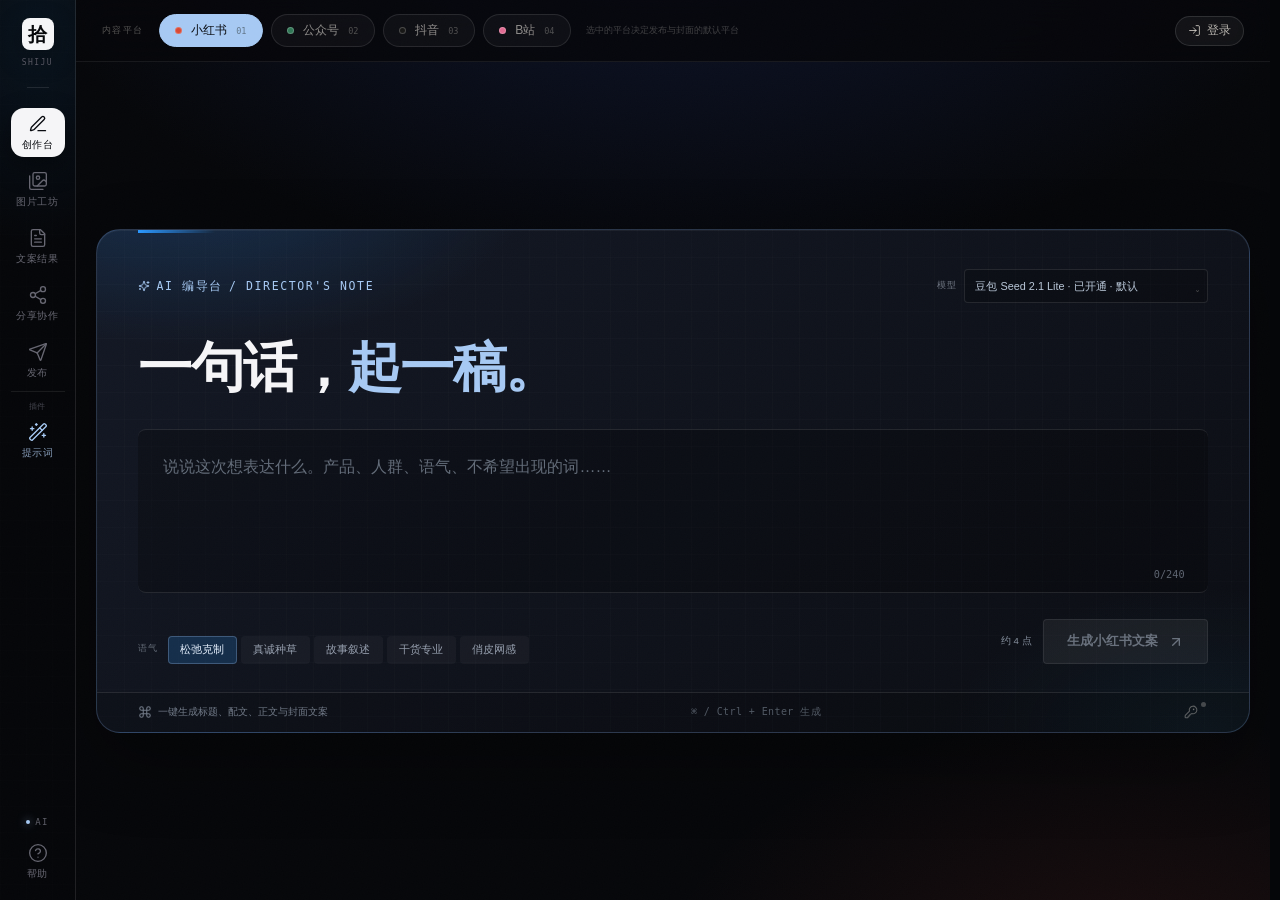
==== judou/index.html @ 75799477 "图片工坊：版式扩到 8 种，每种带字数要求，新增字体风格与字形效果 - 新增版式：瑞士网格、双色叠印、报纸头条、便签标签（含各自 CSS 主题） - 每种版式定义 rules（行数/每行字数/刊头/副" ====
<!doctype html>
<html lang="zh-CN">
  <head>
    <meta charset="UTF-8" />
    <meta name="viewport" content="width=device-width, initial-scale=1.0" />
    <meta name="theme-color" content="#050609" />
    <meta name="color-scheme" content="dark" />
    <meta
      name="description"
      content="拾句 SHIJU — 一句话生成小红书、公众号、抖音、B站多平台内容的 AI 文案与封面创作台。"
    />
    <meta property="og:type" content="website" />
    <meta property="og:site_name" content="拾句 SHIJU" />
    <meta property="og:title" content="拾句 SHIJU · AI 多平台文案工作台" />
    <meta
      property="og:description"
      content="一句起稿，四端成篇。文案、标题、话题、封面建议与发布前检查，在一个编辑器里完成。"
    />
    <meta property="og:url" content="https://123212jjj.github.io/wuyu/judou/" />
    <meta name="twitter:card" content="summary_large_image" />
    <meta name="twitter:title" content="拾句 SHIJU · AI 多平台文案工作台" />
    <meta
      name="twitter:description"
      content="一句起稿，四端成篇。小红书、公众号、抖音、B站四平台内容，一个编辑器完成。"
    />
    <link rel="preload" href="./fonts/noto-serif-sc-subset.woff2" as="font" type="font/woff2" crossorigin />
    <link rel="preload" href="./fonts/instrument-serif-italic.woff2" as="font" type="font/woff2" crossorigin />
    <link rel="preload" href="./assets/plum-soda.jpg" as="image" fetchpriority="high" />
    <title>拾句 SHIJU · AI 多平台文案工作台</title>
    <link
      rel="icon"
      href="data:image/svg+xml,%3Csvg xmlns='http://www.w3.org/2000/svg' viewBox='0 0 64 64'%3E%3Crect width='64' height='64' rx='12' fill='%23f5f5f7'/%3E%3Ctext x='32' y='44' font-size='34' text-anchor='middle' fill='%23050609' font-family='sans-serif' font-weight='700'%3E%E6%8B%BE%3C/text%3E%3C/svg%3E"
    />
    <style>
      html { background: #050609; }
      body { margin: 0; }
      .boot { min-height: 100vh; display: grid; place-items: center; background: #050609; color: #f5f5f7; font-family: "PingFang SC", "Microsoft YaHei UI", sans-serif; letter-spacing: 0.16em; }
    </style>
    <script type="module" crossorigin src="./assets/index-DD3b6dId.js"></script>
    <link rel="stylesheet" crossorigin href="./assets/index-BehJFFCm.css">
  </head>
  <body>
    <div id="root"><div class="boot">拾句 SHIJU</div></div>
  </body>
</html>
---- judou/assets/index-BehJFFCm.css ----
@font-face{font-family:"Noto Serif SC";src:url(../fonts/noto-serif-sc-subset.woff2) format("woff2");font-weight:400 700;font-style:normal;font-display:swap}@font-face{font-family:"Instrument Serif";src:url(../fonts/instrument-serif-normal.woff2) format("woff2");font-weight:400;font-style:normal;font-display:swap}@font-face{font-family:"Instrument Serif";src:url(../fonts/instrument-serif-italic.woff2) format("woff2");font-weight:400;font-style:italic;font-display:swap}:root{--paper: #edf0e7;--paper-deep: #dfe4d6;--paper-bright: #fbfcf7;--paper-white: #ffffff;--ink: #171e19;--ink-soft: #2e352f;--ink-muted: #565e52;--ink-faint: #68705f;--line: rgba(23, 30, 25, .12);--line-strong: rgba(23, 30, 25, .22);--moss: #14211c;--moss-2: #1a2b24;--moss-3: #24382f;--lime: #d7e6b4;--lime-bright: #e9f3cb;--red: #d94732;--red-deep: #b93523;--coral: #efc7b6;--sage: #91a68f;--amber: #e0a36a;--font-serif: "Noto Serif SC", "Songti SC", "STSong", "SimSun", serif;--font-serif-latin: "Instrument Serif", "Iowan Old Style", "Palatino Linotype", Palatino, serif;--font-sans: "PingFang SC", "Hiragino Sans GB", "Microsoft YaHei", "Noto Sans SC", -apple-system, BlinkMacSystemFont, "Segoe UI", sans-serif;--font-mono: "SFMono-Regular", "Roboto Mono", "Cascadia Mono", "Consolas", monospace;--shadow-sheet: 0 34px 80px -54px rgba(23, 30, 25, .58), 0 2px 0 rgba(255, 255, 255, .62) inset;--shadow-dark: 0 34px 70px -46px rgba(10, 20, 15, .9);--ease: cubic-bezier(.22, 1, .36, 1)}*,*:before,*:after{box-sizing:border-box}html{min-width:320px;background:var(--paper);scroll-behavior:smooth}body{margin:0;min-width:320px;color:var(--ink);font-family:var(--font-sans);background-color:var(--paper);background-image:radial-gradient(1000px 560px at 96% -8%,rgba(215,230,180,.27),transparent 62%),radial-gradient(860px 560px at -8% 38%,rgba(255,255,250,.66),transparent 66%),linear-gradient(115deg,rgba(217,71,50,.022),transparent 36%);-webkit-font-smoothing:antialiased;text-rendering:optimizeLegibility}body:before{position:fixed;inset:0;z-index:1000;pointer-events:none;content:"";opacity:.035;background-image:url("data:image/svg+xml,%3Csvg xmlns='http://www.w3.org/2000/svg' width='180' height='180'%3E%3Cfilter id='n'%3E%3CfeTurbulence type='fractalNoise' baseFrequency='.82' numOctaves='3' stitchTiles='stitch'/%3E%3C/filter%3E%3Crect width='100%25' height='100%25' filter='url(%23n)'/%3E%3C/svg%3E");mix-blend-mode:multiply}button,input,textarea,select{color:inherit;font:inherit}button{padding:0;cursor:pointer;background:none;border:0}button:disabled{cursor:not-allowed}img{display:block;max-width:100%}h1,h2,h3,h4,p{margin:0}ul,ol{margin:0;padding:0}a{color:inherit}::selection{color:var(--ink);background:var(--lime)}:focus-visible{outline:2px solid var(--red);outline-offset:3px}input:focus-visible,textarea:focus-visible,select:focus-visible{outline:none}input::placeholder,textarea::placeholder{color:#7b8373;opacity:1}::-webkit-scrollbar{width:10px;height:10px}::-webkit-scrollbar-track{background:transparent}::-webkit-scrollbar-thumb{background:#1b211d2e;border:3px solid transparent;border-radius:999px;background-clip:padding-box}.sr-only{position:absolute;width:1px;height:1px;padding:0;margin:-1px;overflow:hidden;clip:rect(0,0,0,0);white-space:nowrap;border:0}.eyebrow{display:inline-flex;gap:6px;align-items:center;color:var(--ink-muted);font-family:var(--font-mono);font-size:9.5px;font-weight:500;line-height:1.4;letter-spacing:.16em;text-transform:uppercase}.eyebrow--light{color:#f7f2e88c}.serif-italic{font-family:var(--font-serif-latin);font-style:italic}.auto-textarea{display:block;width:100%;overflow:hidden;resize:none}.spin{animation:spin 1s linear infinite}.live-dot{display:inline-block;width:5px;height:5px;background:var(--red);border-radius:50%;box-shadow:0 0 0 3px #d947321f}.live-dot--light{background:var(--lime);box-shadow:0 0 0 3px #d7e6b44d;animation:live-pulse 2s ease-in-out infinite}.mini-loader{width:13px;height:13px;border:1.5px solid rgba(27,33,29,.25);border-top-color:var(--ink);border-radius:50%;animation:spin .7s linear infinite}.btn{display:inline-flex;gap:8px;align-items:center;justify-content:center;min-height:36px;padding:0 14px;color:var(--ink);font-size:11.5px;font-weight:500;line-height:1;letter-spacing:.01em;border:1px solid transparent;border-radius:3px;transition:background .2s var(--ease),border-color .2s var(--ease),color .2s var(--ease),transform .2s var(--ease)}.btn:hover{transform:translateY(-1px)}.btn--primary{color:var(--ink);background:var(--lime);border-color:var(--lime)}.btn--primary:hover{background:var(--lime-bright);border-color:var(--lime-bright)}.btn--outline{color:var(--ink-soft);background:transparent;border-color:var(--line-strong)}.btn--outline:hover{background:#fffdf8a6;border-color:var(--ink-soft)}.btn--ghost{color:var(--ink-muted);background:transparent;border-color:transparent}.btn--ghost:hover{color:var(--ink);background:#1b211d0d}.btn--small{min-height:30px;padding:0 10px;font-size:10.5px}.icon-btn{display:inline-grid;width:34px;height:34px;place-items:center;color:var(--ink-muted);background:transparent;border:1px solid transparent;border-radius:3px;transition:color .2s var(--ease),background .2s var(--ease)}.icon-btn:hover{color:var(--ink);background:#1b211d0f}.text-btn{display:inline-flex;gap:5px;align-items:center;color:var(--ink-muted);font-size:10.5px;border-bottom:1px solid var(--line-strong);transition:color .2s var(--ease)}.text-btn:hover{color:var(--ink)}.avatar{display:inline-grid;flex:0 0 auto;width:27px;height:27px;place-items:center;color:#4f3a2c;font-family:var(--font-serif);font-size:10px;font-weight:600;background:var(--coral);border:2px solid var(--paper);border-radius:50%}.avatar--self{color:var(--paper-bright);background:var(--moss)}.avatar--account{width:29px;height:29px;border-color:transparent}.avatar--more{color:var(--ink-muted);font-family:var(--font-sans);font-size:13px;font-weight:400;background:transparent;border:1px dashed var(--line-strong)}.material-grid img{object-fit:cover}@keyframes spin{to{transform:rotate(360deg)}}@keyframes live-pulse{0%,to{opacity:1}50%{opacity:.45}}@keyframes fade-up{0%{opacity:0;transform:translateY(10px)}to{opacity:1;transform:translateY(0)}}@keyframes modal-in{0%{opacity:0;transform:translateY(16px) scale(.992)}to{opacity:1;transform:translateY(0) scale(1)}}@keyframes toast-in{0%{opacity:0;transform:translate(-50%,12px)}to{opacity:1;transform:translate(-50%)}}@media(prefers-reduced-motion:reduce){*,*:before,*:after{scroll-behavior:auto!important;animation-duration:.01ms!important;animation-iteration-count:1!important;transition-duration:.01ms!important}}.app{position:relative;z-index:1;min-height:100vh}.rail{position:fixed;inset:0 auto 0 0;z-index:40;display:flex;flex-direction:column;align-items:center;width:76px;padding:18px 0 16px;color:var(--paper-bright);background:radial-gradient(180px 280px at 50% 10%,rgba(215,230,180,.1),transparent 70%),var(--moss);border-right:1px solid rgba(255,255,255,.06)}.rail:after{position:absolute;inset:0;pointer-events:none;content:"";background-image:linear-gradient(rgba(255,255,255,.034) 1px,transparent 1px);background-size:100% 26px;opacity:.45}.rail__brand{position:relative;z-index:1;display:flex;flex-direction:column;gap:8px;align-items:center;color:var(--paper-bright)}.rail__seal{display:grid;width:34px;height:34px;place-items:center;color:#f8f1e3;font-family:var(--font-serif);font-size:23px;font-weight:600;line-height:1;background:var(--red);border-radius:1px;box-shadow:0 0 0 1px #ffffff29 inset;transition:transform .25s var(--ease)}.rail__brand:hover .rail__seal{transform:rotate(-4deg)}.rail__wordmark{color:#f8f3e999;font-family:var(--font-mono);font-size:7px;letter-spacing:.19em}.rail__line{position:relative;z-index:1;width:22px;height:1px;margin:20px 0;background:#ffffff21}.rail__nav{position:relative;z-index:1;display:flex;flex-direction:column;gap:8px;align-items:center}.rail__item{position:relative;display:flex;flex-direction:column;gap:4px;align-items:center;justify-content:center;width:54px;height:49px;color:#f8f3e970;font-size:8px;letter-spacing:.06em;border-radius:3px;transition:color .2s var(--ease),background .2s var(--ease)}.rail__item span{white-space:nowrap}.rail__item:hover{color:var(--paper-bright);background:#ffffff0f}.rail__item.is-active{color:var(--moss);background:var(--lime)}.rail__item.is-active:hover{background:var(--lime-bright)}.rail__bottom{position:relative;z-index:1;display:flex;flex-direction:column;gap:6px;align-items:center;margin-top:auto}.rail__signal{display:flex;gap:5px;align-items:center;margin-bottom:7px;color:#f8f3e957;font-family:var(--font-mono);font-size:7px;letter-spacing:.16em}.rail__signal i{width:4px;height:4px;background:var(--lime);border-radius:50%;box-shadow:0 0 8px #d7e6b4cc}.rail__item--last{height:44px}.app__main{min-height:100vh;margin-left:76px}.topbar{position:sticky;top:0;z-index:30;display:flex;gap:18px;align-items:center;justify-content:space-between;height:66px;padding:0 30px;background:#edf0e7e0;border-bottom:1px solid var(--line);-webkit-backdrop-filter:blur(18px);backdrop-filter:blur(18px)}.topbar__left,.topbar__right{display:flex;gap:12px;align-items:center;min-width:0}.topbar__left{gap:16px}.wordmark{display:flex;gap:8px;align-items:center;flex:0 0 auto}.wordmark__seal{display:grid;width:27px;height:27px;place-items:center;color:#f8f1e3;font-family:var(--font-serif);font-size:18px;font-weight:600;line-height:1;background:var(--red);border-radius:1px}.wordmark__text{font-family:var(--font-serif);font-size:17px;font-weight:600;letter-spacing:.06em}.wordmark__en{align-self:flex-end;margin-bottom:5px;color:var(--ink-faint);font-family:var(--font-mono);font-size:7.5px;letter-spacing:.16em}.topbar__divider{width:1px;height:18px;background:var(--line)}.breadcrumb{display:flex;gap:7px;align-items:center;color:var(--ink-muted);font-size:11.5px;white-space:nowrap}.breadcrumb svg{color:#aaa495}.breadcrumb strong{max-width:190px;overflow:hidden;color:var(--ink);font-weight:500;text-overflow:ellipsis}.save-state{display:inline-flex;gap:5px;align-items:center;margin-left:4px;color:var(--ink-faint);font-size:10px;white-space:nowrap;transition:color .2s var(--ease)}.save-state.is-saving{color:var(--ink-muted)}.save-state.is-saving svg{animation:live-pulse 1s ease-in-out infinite}.topbar__right{gap:7px;flex:0 0 auto}.quota-chip{display:flex;gap:8px;align-items:center;height:27px;padding:0 9px;color:var(--ink-muted);font-size:9.5px;border:1px solid var(--line);border-radius:2px;transition:border-color .2s var(--ease)}.quota-chip__bar{display:block;width:35px;height:3px;overflow:hidden;background:#1b211d1f;border-radius:999px}.quota-chip__bar i{display:block;height:100%;background:var(--ink);border-radius:inherit}.avatar-stack{display:flex;align-items:center;padding-left:5px}.avatar-stack .avatar{margin-left:-7px}.avatar-stack .avatar:first-child{margin-left:0}.topbar__icon{margin-left:4px}.topbar__share{min-height:32px}.topbar__export{min-height:34px;padding:0 13px;font-size:11px}.account-btn{display:flex;gap:8px;align-items:center;min-height:38px;padding-left:12px;margin-left:3px;border-left:1px solid var(--line);border-radius:0}.account-btn__copy{display:flex;flex-direction:column;gap:2px;align-items:flex-start;min-width:0}.account-btn__copy b{font-size:10.5px;font-weight:600;white-space:nowrap}.account-btn__copy small{color:var(--ink-faint);font-size:8.5px;white-space:nowrap}.account-btn>svg{color:var(--ink-faint)}.export-menu{position:relative}.export-menu__panel{position:absolute;top:calc(100% + 10px);right:0;z-index:50;width:286px;padding:9px;background:var(--paper-bright);border:1px solid var(--line-strong);border-radius:4px;box-shadow:0 28px 60px -28px #1b211d6b;animation:fade-up .16s var(--ease) both}.export-menu__eyebrow{display:block;padding:8px 10px 9px;color:var(--ink-faint);font-family:var(--font-mono);font-size:8px;letter-spacing:.16em;border-bottom:1px solid var(--line)}.export-menu__item{display:flex;gap:10px;align-items:center;width:100%;padding:10px;color:var(--ink-soft);font-size:11px;text-align:left;border-radius:2px;transition:background .16s var(--ease)}.export-menu__item:hover{background:var(--paper-deep)}.export-menu__item svg{color:var(--ink-muted)}.export-menu__item span{flex:1}.export-menu__item small{color:var(--ink-faint);font-family:var(--font-mono);font-size:8px}.export-menu__foot{display:flex;gap:6px;align-items:center;padding:9px 10px 4px;margin-top:5px;color:var(--ink-faint);font-size:9px;border-top:1px solid var(--line)}.mobile-nav{position:relative;display:none}.mobile-menu-toggle{display:none}.mobile-menu{position:fixed;top:66px;right:12px;z-index:80;width:244px;padding:8px;background:var(--paper-bright);border:1px solid var(--line-strong);border-radius:4px;box-shadow:0 28px 60px -24px #1b211d7a;animation:fade-up .18s var(--ease) both}.mobile-menu__eyebrow{display:block;padding:8px 9px 9px;color:var(--ink-faint);font-family:var(--font-mono);font-size:7.5px;letter-spacing:.15em;border-bottom:1px solid var(--line)}.mobile-menu>button{display:flex;gap:9px;align-items:center;width:100%;padding:9px;color:var(--ink-soft);text-align:left;border-radius:2px;transition:background .16s var(--ease)}.mobile-menu>button:hover{background:var(--paper-deep)}.mobile-menu__icon{display:grid;flex:0 0 auto;width:28px;height:28px;place-items:center;color:var(--ink-muted);border:1px solid var(--line)}.mobile-menu>button>span:nth-child(2){display:flex;flex:1;flex-direction:column;gap:2px}.mobile-menu b{font-size:10px;font-weight:500}.mobile-menu small{color:var(--ink-faint);font-size:8px}.mobile-menu>button>svg{color:var(--ink-faint)}.workspace{width:100%;max-width:1740px;padding:26px 30px 32px;margin:0 auto}.workspace-head{display:flex;gap:30px;align-items:flex-end;justify-content:space-between;padding-bottom:22px}.workspace-head__copy{min-width:0}.headline-meta{display:flex;gap:14px;align-items:center;margin-bottom:9px}.status-badge{display:inline-flex;gap:5px;align-items:center;padding:3px 7px;color:#536642;font-family:var(--font-mono);font-size:8px;letter-spacing:.09em;background:#d7e6b485;border:1px solid rgba(83,102,66,.2);border-radius:2px}.status-badge i{width:4px;height:4px;background:#5e7b45;border-radius:50%}.workspace-head h1{display:flex;align-items:flex-end;color:var(--ink);font-family:var(--font-serif);font-size:clamp(38px,4.1vw,60px);font-weight:600;line-height:1.08;letter-spacing:-.025em}.title-period{color:var(--red);font-family:var(--font-serif-latin);font-size:.78em;line-height:.8}.workspace-subtitle{display:flex;gap:11px;align-items:baseline;margin-top:9px;color:var(--ink-muted);font-size:11px}.serif-italic{color:var(--ink-soft);font-family:var(--font-serif-latin);font-size:18px;letter-spacing:.01em}.subtitle-divider{width:22px;height:1px;background:var(--line-strong)}.workspace-head__side{display:flex;flex-direction:column;gap:12px;align-items:flex-end;flex:0 0 auto}.project-stats{display:flex;gap:0;color:var(--ink-faint);font-size:9.5px;white-space:nowrap}.project-stats span{padding:0 13px;border-left:1px solid var(--line)}.project-stats span:last-child{padding-right:0}.project-stats b{margin-right:3px;color:var(--ink);font-family:var(--font-serif-latin);font-size:16px;font-weight:400;letter-spacing:.01em}.workspace-actions{display:flex;gap:7px}.workspace-actions .btn{min-height:34px}.workspace-grid{display:grid;grid-template-columns:minmax(0,1fr) clamp(420px,32.5vw,520px);gap:22px;align-items:start}.workspace-grid__main{display:flex;flex-direction:column;gap:15px;min-width:0}.workspace-footer{display:flex;gap:20px;align-items:center;justify-content:space-between;padding:28px 2px 4px;color:var(--ink-faint);font-size:9px;letter-spacing:.035em}.workspace-footer span{display:inline-flex;gap:6px;align-items:center}.composer{position:relative;padding:19px 21px 0;overflow:hidden;color:var(--paper-bright);background:radial-gradient(560px 260px at 88% -50%,rgba(215,230,180,.19),transparent 65%),radial-gradient(360px 210px at -8% 100%,rgba(217,71,50,.16),transparent 70%),var(--moss);border:1px solid rgba(255,255,255,.075);border-radius:7px;box-shadow:var(--shadow-dark);animation:fade-up .55s var(--ease) both}.composer:before{position:absolute;inset:0;pointer-events:none;content:"";background-image:linear-gradient(rgba(255,255,255,.026) 1px,transparent 1px),linear-gradient(90deg,rgba(255,255,255,.022) 1px,transparent 1px);background-size:29px 29px;-webkit-mask-image:linear-gradient(180deg,black,transparent 90%);mask-image:linear-gradient(180deg,black,transparent 90%)}.composer:after{position:absolute;top:0;left:21px;width:44px;height:2px;content:"";background:var(--lime)}.composer.is-focused{border-color:#d7e6b44d}.composer__top,.composer__heading-row,.composer__field,.composer__bottom,.composer__status{position:relative;z-index:1}.composer__top{display:flex;gap:16px;align-items:center;justify-content:space-between}.composer__label{display:flex;gap:13px;align-items:center;min-width:0}.composer__index{color:#f8f3e940;font-family:var(--font-mono);font-size:8px;letter-spacing:.12em}.composer__model{position:relative;display:flex;gap:7px;align-items:center;flex:0 0 auto}.composer__model:after{position:absolute;right:8px;bottom:9px;pointer-events:none;color:#f8f3e973;font-size:9px;content:"⌄"}.composer__model-label{color:#f8f3e952;font-family:var(--font-mono);font-size:8px;letter-spacing:.12em;text-transform:uppercase}.composer__model select{max-width:164px;height:27px;padding:0 23px 0 8px;color:#f8f3e9b3;font-size:9.5px;background:#ffffff0e;border:1px solid rgba(255,255,255,.1);border-radius:2px;outline:none;appearance:none}.composer__model select:disabled{opacity:.55}.composer__heading-row{display:flex;align-items:flex-end;justify-content:space-between;margin:9px 0 12px}.composer__heading-row h2{color:var(--paper-bright);font-family:var(--font-serif);font-size:25px;font-weight:500;line-height:1.35;letter-spacing:-.02em}.composer__heading-row h2 em{color:var(--lime);font-style:normal}.composer__prompt-idea{display:inline-flex;gap:4px;align-items:center;padding-bottom:3px;color:#f8f3e966;font-size:9px;border-bottom:1px solid rgba(248,243,233,.12);transition:color .2s var(--ease)}.composer__prompt-idea:hover{color:var(--lime)}.composer__field{padding:10px 12px 7px;background:#0000002b;border:1px solid rgba(255,255,255,.13);border-radius:3px;transition:border-color .2s var(--ease),background .2s var(--ease)}.composer.is-focused .composer__field{background:#0000003b;border-color:#d7e6b466}.composer__field textarea{max-height:100px;color:var(--paper-bright);font-size:13.5px;line-height:1.7;background:transparent;border:0;outline:0}.composer__field textarea::placeholder{color:#f8f3e947}.composer__field-foot{display:flex;gap:12px;align-items:center;justify-content:space-between;margin-top:5px}.composer__field-foot>span{display:flex;gap:7px;align-items:center;min-width:0;overflow:hidden;color:#f8f3e94f;font-size:9px;text-overflow:ellipsis;white-space:nowrap}.composer__field-foot>span i{width:3px;height:3px;background:var(--red);border-radius:50%}.composer__field-foot small{color:#f8f3e942;font-family:var(--font-mono);font-size:8px;white-space:nowrap}.composer__bottom{display:flex;gap:18px;align-items:flex-end;justify-content:space-between;padding:13px 0 14px}.tone-picker{display:flex;gap:9px;align-items:flex-start;min-width:0}.tone-picker__label{padding-top:6px;color:#f8f3e947;font-family:var(--font-mono);font-size:8px;letter-spacing:.12em;text-transform:uppercase}.tone-picker__options{display:flex;flex-wrap:wrap;gap:4px}.tone-picker__options button{height:27px;padding:0 8px;color:#f8f3e985;font-size:9.5px;border:1px solid rgba(255,255,255,.1);border-radius:2px;transition:color .18s var(--ease),border-color .18s var(--ease),background .18s var(--ease)}.tone-picker__options button:hover{color:var(--paper-bright);border-color:#ffffff38}.tone-picker__options button.is-active{color:var(--moss);background:var(--lime);border-color:var(--lime)}.composer__cta-wrap{display:flex;gap:11px;align-items:center;flex:0 0 auto}.composer__cost{max-width:100px;color:#f8f3e94d;font-size:8.5px;line-height:1.5;text-align:right;white-space:nowrap}.composer__submit{display:inline-flex;gap:8px;align-items:center;justify-content:center;height:39px;padding:0 14px;color:var(--moss);font-size:10.5px;font-weight:600;white-space:nowrap;background:var(--lime);border:1px solid var(--lime);border-radius:2px;transition:background .2s var(--ease),transform .2s var(--ease),box-shadow .2s var(--ease)}.composer__submit:hover:not(:disabled){background:var(--lime-bright);box-shadow:0 0 0 4px #d7e6b41a;transform:translateY(-1px)}.composer__submit:disabled{color:#f8f3e957;background:#f8f3e914;border-color:#f8f3e91a}.composer__status{display:flex;gap:12px;align-items:center;min-height:31px;padding:0 21px;margin:0 -21px;color:#f8f3e952;font-size:8.5px;background:#00000024;border-top:1px solid rgba(255,255,255,.07)}.composer__hint{display:inline-flex;gap:6px;align-items:center}.composer__shortcut{display:inline-flex;gap:4px;align-items:center;margin-left:auto;color:#f8f3e940;font-family:var(--font-mono);font-size:7.5px;letter-spacing:.04em}.composer__progress{display:flex;gap:3px;width:140px;flex:0 0 auto}.composer__progress span{flex:1;height:2px;background:#ffffff24;border-radius:2px;transition:background .3s var(--ease)}.composer__progress span.is-done{background:var(--lime)}.composer.is-generating .composer__progress span.is-done{animation:live-pulse 1.1s ease-in-out infinite}.platform-bar{display:flex;gap:14px;align-items:stretch;justify-content:space-between;min-height:50px;border-bottom:1px solid var(--line-strong)}.platform-tabs{display:flex;gap:0;min-width:0;overflow-x:auto;scrollbar-width:none}.platform-tabs::-webkit-scrollbar{display:none}.platform-tab{position:relative;display:flex;flex:0 0 auto;gap:8px;align-items:center;padding:8px 16px 9px 10px;color:var(--ink-muted);text-align:left;border-right:1px solid var(--line);transition:background .2s var(--ease),color .2s var(--ease)}.platform-tab:first-child{padding-left:2px}.platform-tab:last-child{border-right:0}.platform-tab:hover{color:var(--ink);background:#fffdf866}.platform-tab.is-active{color:var(--ink);background:transparent}.platform-tab.is-active:after{position:absolute;right:10px;bottom:-1px;left:10px;height:2px;content:"";background:var(--ink)}.platform-tab:first-child.is-active:after{left:2px}.platform-tab__index{color:var(--ink-faint);font-family:var(--font-mono);font-size:8px;letter-spacing:.06em}.platform-tab__body{display:flex;flex-direction:column;gap:2px}.platform-tab__name{display:flex;gap:5px;align-items:center;font-size:11.5px;font-weight:600;line-height:1.25;white-space:nowrap}.platform-tab__name i{width:5px;height:5px;background:var(--platform-accent);border-radius:50%}.platform-tab__format{color:var(--ink-faint);font-size:8.5px;line-height:1.3;white-space:nowrap}.platform-tab__active-dot{position:absolute;top:10px;right:8px;width:3px;height:3px;background:var(--platform-accent);border-radius:50%}.platform-bar__side{display:flex;gap:13px;align-items:center;flex:0 0 auto;padding-bottom:2px}.platform-bar__ready{display:inline-flex;gap:4px;align-items:center;color:var(--ink-faint);font-size:9px;white-space:nowrap}.platform-bar__ready svg{color:#5e7b45}.draft-editor{position:relative;padding:24px 32px 0;overflow:hidden;background:linear-gradient(180deg,rgba(255,255,255,.38),transparent 22%),var(--paper-bright);border:1px solid var(--line);border-radius:3px;box-shadow:var(--shadow-sheet);animation:fade-up .6s .08s var(--ease) both}.draft-editor__head{display:flex;flex-direction:column}.draft-editor__topline{display:flex;gap:18px;align-items:center;justify-content:space-between}.draft-editor__state{display:inline-flex;gap:6px;align-items:center;color:var(--ink-faint);font-size:8.5px;letter-spacing:.02em}.draft-editor__state .live-dot{width:4px;height:4px}.title-field{position:relative;padding:14px 0 0}.draft-title{padding:0 46px 9px 0;overflow:hidden;color:var(--ink);font-family:var(--font-serif);font-size:clamp(25px,2.2vw,34px);font-weight:600;line-height:1.42;letter-spacing:-.02em;background:transparent;border:0;outline:0}.draft-title::placeholder{color:#b8b2a4}.field-count{position:absolute;right:0;bottom:14px;color:var(--ink-faint);font-family:var(--font-mono);font-size:8px;letter-spacing:.03em}.field-count.is-over{color:var(--red)}.dek-field{display:flex;flex-direction:column;gap:4px;padding:4px 0 13px}.dek-field label{color:var(--ink-faint);font-family:var(--font-mono);font-size:8px;letter-spacing:.13em;text-transform:uppercase}.dek-field input{width:100%;padding:0;color:var(--ink-muted);font-size:11.5px;line-height:1.6;background:transparent;border:0;outline:0}.draft-editor__rule{height:1px;margin:2px 0 13px;background:var(--line)}.body-label{display:flex;gap:16px;align-items:center;justify-content:space-between;color:var(--ink-faint);font-family:var(--font-mono);font-size:8px;letter-spacing:.12em}.body-label__meta{color:#aaa494}.block-list{padding-top:9px}.copy-block{display:grid;grid-template-columns:22px minmax(0,1fr);gap:9px;padding:4px 0;animation:fade-up .36s var(--ease) both}.copy-block__gutter{padding-top:6px;color:#beb8a9;font-family:var(--font-mono);font-size:7.5px;line-height:1.2;letter-spacing:.06em;text-align:right}.copy-block__content{position:relative;min-width:0}.block-text{width:100%;padding:2px 24px 2px 0;overflow:hidden;color:#3b4039;font-family:var(--font-sans);font-size:13px;line-height:1.95;white-space:pre-wrap;background:transparent;border:0;outline:0;resize:none}.block-text::placeholder{color:#b6b0a2}.block-text--h2{padding-top:11px;color:var(--ink);font-family:var(--font-serif);font-size:19px;font-weight:600;line-height:1.55;letter-spacing:-.01em}.block-kind{display:inline-block;margin-bottom:2px;color:var(--red);font-family:var(--font-mono);font-size:7.5px;font-weight:500;letter-spacing:.14em}.block-quote-mark{position:absolute;top:10px;left:0;color:#d9473257;font-family:var(--font-serif-latin);font-size:31px;line-height:1}.copy-block--quote{padding:6px 0}.copy-block--quote .copy-block__content{padding:8px 0 6px 18px;border-left:2px solid var(--red)}.block-text--quote{padding-left:0;color:var(--ink-soft);font-family:var(--font-serif);font-size:15px;line-height:1.85}.copy-block--shot .copy-block__gutter{padding-top:8px;color:var(--red);font-size:7px;letter-spacing:.03em}.shot-label{display:inline-flex;align-items:center;height:17px;padding:0 5px;margin-bottom:1px;color:var(--ink-muted);font-family:var(--font-mono);font-size:7.5px;letter-spacing:.06em;background:var(--paper-deep);border-radius:1px}.block-text--shot{padding-top:3px;color:#44483f;font-size:12px;line-height:1.85}.block-remove{position:absolute;top:2px;right:-3px;display:grid;width:23px;height:23px;place-items:center;color:var(--ink-faint);background:var(--paper-bright);border:1px solid var(--line);border-radius:2px;opacity:0;transition:opacity .16s var(--ease),color .16s var(--ease)}.copy-block:hover .block-remove,.block-remove:focus-visible{opacity:1}.block-remove:hover{color:var(--red)}.block-add{display:flex;flex-wrap:wrap;gap:6px;padding:10px 0 2px 31px}.block-add button{display:inline-flex;gap:3px;align-items:center;height:25px;padding:0 7px;color:var(--ink-faint);font-size:9px;border:1px dashed var(--line-strong);border-radius:2px;transition:color .18s var(--ease),border-color .18s var(--ease)}.block-add button:hover{color:var(--ink);border-color:var(--ink-muted)}.tag-section{padding:15px 0 13px;margin-top:11px;border-top:1px solid var(--line)}.tag-section__label{display:flex;gap:14px;align-items:center;justify-content:space-between;color:var(--ink-faint);font-family:var(--font-mono);font-size:8px;letter-spacing:.1em}.tag-section__label small{color:#b0aa9b;font-size:8px;letter-spacing:.02em}.tag-editor{display:flex;flex-wrap:wrap;gap:5px;align-items:center;margin-top:9px}.tag-pill{display:inline-flex;gap:4px;align-items:center;height:23px;padding:0 9px;color:var(--ink-soft);font-size:10px;background:var(--paper);border:1px solid var(--line);border-radius:2px}.tag-pill button{display:inline-grid;place-items:center;color:var(--ink-faint)}.tag-pill button:hover{color:var(--red)}.tag-editor input{width:84px;min-height:23px;padding:0 6px;color:var(--ink-muted);font-size:10px;background:transparent;border:1px dashed var(--line-strong);border-radius:2px;outline:none}.editor-media{display:flex;gap:10px;align-items:center;padding:10px;margin-bottom:13px;background:#e8e0d159;border:1px solid var(--line)}.editor-media__cover{flex:0 0 auto;width:32px;height:42px;overflow:hidden;background:var(--paper-deep);border-radius:1px}.editor-media__cover img{width:100%;height:100%;object-fit:cover}.editor-media__copy{display:flex;flex-direction:column;gap:3px;min-width:0}.editor-media__copy span{font-size:10.5px;font-weight:600}.editor-media__copy small{overflow:hidden;color:var(--ink-faint);font-size:8.5px;text-overflow:ellipsis;white-space:nowrap}.editor-media__thumbs{display:flex;margin-left:auto}.editor-media__thumbs span{width:21px;height:28px;margin-left:-6px;background-size:cover;background-position:center;border:1px solid var(--paper-bright)}.editor-media .btn{margin-left:2px}.ai-inline{padding:14px 32px 15px;margin:0 -32px;color:var(--paper-bright);background:var(--moss-2);border-top:1px solid rgba(255,255,255,.08)}.ai-inline__head{display:flex;gap:15px;align-items:center;justify-content:space-between}.ai-inline__title{display:inline-flex;gap:6px;align-items:center;color:var(--paper-bright);font-size:10.5px;font-weight:500}.ai-inline__title svg{color:var(--lime)}.ai-inline__note{display:inline-flex;gap:5px;align-items:center;max-width:62%;overflow:hidden;color:#f8f3e959;font-size:8px;text-overflow:ellipsis;white-space:nowrap}.ai-inline__note svg{flex:0 0 auto;color:#d7e6b48c}.ai-inline__actions{display:flex;flex-wrap:wrap;gap:5px;margin-top:10px}.ai-inline__actions button{height:24px;padding:0 8px;color:#f8f3e994;font-size:8.5px;border:1px solid rgba(255,255,255,.12);border-radius:2px;transition:color .18s var(--ease),border-color .18s var(--ease),background .18s var(--ease)}.ai-inline__actions button:hover:not(:disabled){color:var(--lime);background:#d7e6b40f;border-color:#d7e6b45c}.ai-inline__actions button:disabled{opacity:.45}.ai-inline__form{display:flex;gap:6px;align-items:center;height:36px;padding:0 4px 0 10px;margin-top:8px;background:#0000002e;border:1px solid rgba(255,255,255,.12);border-radius:2px}.ai-inline__form>svg{flex:0 0 auto;color:#d7e6b49e}.ai-inline__form input{flex:1;min-width:0;height:100%;color:var(--paper-bright);font-size:10px;background:transparent;border:0;outline:none}.ai-inline__form input::placeholder{color:#f8f3e942}.ai-inline__form>button{display:grid;width:27px;height:27px;place-items:center;color:var(--moss);background:var(--lime);border-radius:2px;transition:opacity .2s var(--ease)}.ai-inline__form>button:disabled{color:#f8f3e980;background:#ffffff1f}.ai-inline.is-busy .ai-inline__note{color:var(--lime)}.cover{position:relative;width:100%;overflow:hidden;color:#faf5e9;background:#17231e;isolation:isolate;container-type:inline-size}.cover__frame{position:absolute;inset:0;z-index:0;overflow:hidden}.cover__frame img{width:100%;height:100%;object-fit:cover;transition:filter .35s var(--ease)}.cover__wash{position:absolute;inset:0;background:linear-gradient(180deg,rgba(9,13,10,.3) 0%,transparent 34%,rgba(7,10,8,.16) 56%,rgba(7,10,8,.82) 100%),radial-gradient(120% 86% at 50% 50%,transparent 40%,rgba(7,10,8,.44) 100%)}.cover__grain{position:absolute;inset:0;z-index:3;pointer-events:none;content:"";opacity:.15;background-image:url("data:image/svg+xml,%3Csvg xmlns='http://www.w3.org/2000/svg' width='160' height='160'%3E%3Cfilter id='g'%3E%3CfeTurbulence type='fractalNoise' baseFrequency='.9' numOctaves='2' stitchTiles='stitch'/%3E%3C/filter%3E%3Crect width='100%25' height='100%25' filter='url(%23g)'/%3E%3C/svg%3E");mix-blend-mode:overlay}.cover__content{position:relative;z-index:2;display:flex;flex-direction:column;justify-content:space-between;width:100%;height:100%;padding:6.8cqw 6.2cqw 5.6cqw}.cover__topline{display:flex;gap:8px;align-items:flex-start;justify-content:space-between}.cover__kicker{display:inline-flex;gap:1.2cqw;align-items:center;max-width:74%;padding-top:.7cqw;color:#faf5e9cc;font-family:var(--font-mono);font-size:clamp(5.5px,1.55cqw,12px);line-height:1.4;letter-spacing:.17em;text-transform:uppercase}.cover__mark{display:grid;flex:0 0 auto;width:clamp(16px,7.4cqw,52px);height:clamp(16px,7.4cqw,52px);place-items:center;color:#f7f0e1;font-family:var(--font-serif);font-size:clamp(10px,4.7cqw,33px);font-weight:600;line-height:1;background:var(--red);border:1px solid rgba(255,245,230,.35);border-radius:.4cqw;transform:rotate(2deg);box-shadow:0 5px 20px #00000029}.cover__headline{display:flex;flex-direction:column;align-items:flex-start;margin-top:auto;padding-top:5cqw;color:#fbf6ea;font-family:var(--font-serif);font-size:clamp(16px,11.2cqw,82px);font-weight:600;line-height:1.1;letter-spacing:-.035em;text-wrap:balance;text-shadow:0 3px 26px rgba(0,0,0,.22)}.cover__headline span{display:block}.cover__headline span:nth-child(2){margin-left:.58em}.cover__headline .is-accent{color:var(--lime)}.cover__bottom{display:flex;gap:3cqw;align-items:flex-end;justify-content:space-between;padding-top:2.6cqw;margin-top:3.3cqw;border-top:1px solid rgba(250,245,233,.32)}.cover__sub{max-width:58%;color:#faf5e9d1;font-size:clamp(6.5px,2.15cqw,16px);line-height:1.5;letter-spacing:.025em}.cover__footer{color:#faf5e980;font-family:var(--font-mono);font-size:clamp(5px,1.65cqw,12px);line-height:1.5;letter-spacing:.06em;text-align:right}.cover__watermark{position:absolute;top:50%;right:2.1cqw;z-index:4;display:flex;gap:.8cqw;align-items:center;color:#faf5e961;font-family:var(--font-mono);font-size:clamp(4px,1.15cqw,8px);letter-spacing:.13em;writing-mode:vertical-rl;transform:translateY(-50%) rotate(180deg)}.cover__watermark-seal{display:grid;width:clamp(10px,3.2cqw,24px);height:clamp(10px,3.2cqw,24px);place-items:center;font-family:var(--font-serif);font-size:clamp(6px,1.8cqw,13px);color:#faf5e98c;border:1px solid rgba(250,245,233,.3);border-radius:50%}.cover--wide .cover__content{padding:4.4cqw 4.7cqw 4.2cqw}.cover--wide .cover__headline{padding-top:2.2cqw;font-size:clamp(13px,7.15cqw,76px);line-height:1.04}.cover--wide .cover__bottom{padding-top:1.4cqw;margin-top:1.7cqw}.cover--wide .cover__kicker{font-size:clamp(5px,1.55cqw,12px)}.cover--tall .cover__content{padding:7.4cqw 7cqw 6.6cqw}.cover--tall .cover__headline{font-size:clamp(16px,12.8cqw,88px);line-height:1.06}.cover--seal{background:linear-gradient(120deg,rgba(255,255,255,.55),transparent 48%),#f1ebde;color:var(--ink)}.cover--seal .cover__frame{inset:20% 19% auto;height:34%;border:1px solid rgba(27,33,29,.16);box-shadow:0 10px 30px -16px #1b211d59}.cover--seal .cover__frame img{filter:saturate(.86) contrast(.98) sepia(.08)}.cover--seal .cover__wash{display:none}.cover--seal .cover__grain{opacity:.09;mix-blend-mode:multiply}.cover--seal .cover__content{padding:7cqw 6.7cqw 5.8cqw}.cover--seal .cover__kicker{color:#1b211d8f;font-size:clamp(5px,1.5cqw,11px)}.cover--seal .cover__mark{color:#f5eee0;background:var(--red);border-color:#b9352333;box-shadow:none}.cover--seal .cover__headline{padding-top:0;color:var(--ink);font-size:clamp(14px,9.8cqw,72px);text-shadow:none}.cover--seal .cover__headline .is-accent{color:var(--red)}.cover--seal .cover__headline span:nth-child(2){margin-left:0}.cover--seal .cover__bottom{border-top-color:#1b211d38}.cover--seal .cover__sub{color:#1b211da8}.cover--seal .cover__footer{color:#1b211d7a}.cover--seal .cover__watermark{color:#1b211d59}.cover--seal .cover__watermark-seal{color:#1b211d73;border-color:#1b211d40}.cover--seal.cover--wide .cover__frame{inset:14% 30% auto;height:39%}.cover--seal.cover--wide .cover__headline{font-size:clamp(14px,6.8cqw,56px)}.cover--brutal .cover__frame img{filter:saturate(.92) contrast(1.08) brightness(.83)}.cover--brutal .cover__wash{background:linear-gradient(180deg,rgba(7,10,8,.16),transparent 30%,rgba(7,10,8,.3) 58%,rgba(7,10,8,.9) 100%),linear-gradient(90deg,rgba(7,10,8,.42),transparent 75%)}.cover--brutal .cover__headline{margin-bottom:-1cqw;color:var(--lime);font-family:var(--font-sans);font-size:clamp(19px,13.3cqw,94px);font-weight:800;line-height:.99;letter-spacing:-.06em;text-shadow:0 4px 15px rgba(0,0,0,.24)}.cover--brutal .cover__headline span:nth-child(2){margin-left:0;color:#fffaf0}.cover--brutal .cover__headline span:nth-child(3){margin-left:.35em}.cover--brutal .cover__headline .is-accent{color:#fffaf0}.cover--brutal .cover__topline{align-items:center}.cover--brutal .cover__bottom{border-top-color:#faf5e970}.cover--brutal.cover--wide .cover__headline{font-size:clamp(18px,9.2cqw,78px)}.cover--film{background:#dfcfba;color:var(--ink)}.cover--film .cover__frame{inset:4.8cqw 4.8cqw auto;height:59%;border:1px solid rgba(27,33,29,.13)}.cover--film .cover__frame img{filter:saturate(.82) contrast(.98) sepia(.12)}.cover--film .cover__wash{background:linear-gradient(180deg,rgba(17,21,17,.24),transparent 34%),linear-gradient(180deg,transparent 55%,rgba(223,207,186,.12) 100%)}.cover--film .cover__content{padding:6.6cqw 6.4cqw 5.4cqw}.cover--film .cover__kicker{color:#faf5e9bf;text-shadow:0 2px 9px rgba(0,0,0,.4)}.cover--film .cover__headline{padding-top:1cqw;color:var(--ink);font-size:clamp(15px,10.2cqw,76px);line-height:1.08;text-shadow:none}.cover--film .cover__headline .is-accent{color:var(--red)}.cover--film .cover__bottom{border-top-color:#1b211d42}.cover--film .cover__sub{color:#1b211dad}.cover--film .cover__footer{color:#1b211d7a}.cover--film .cover__mark{color:var(--ink);background:var(--lime);border-color:#1b211d29;box-shadow:none}.cover--film .cover__watermark{color:#1b211d59}.cover--film .cover__watermark-seal{color:#1b211d73;border-color:#1b211d3d}.cover--film.cover--wide .cover__frame{height:60%}.cover--film.cover--wide .cover__headline{font-size:clamp(15px,6.8cqw,56px)}.preview-stage{position:sticky;top:84px;overflow:hidden;color:var(--paper-bright);background:var(--moss);border:1px solid rgba(255,255,255,.07);border-radius:7px;box-shadow:var(--shadow-dark);animation:fade-up .62s .12s var(--ease) both}.preview-stage__head{display:flex;gap:12px;align-items:center;justify-content:space-between;padding:13px 17px;background:#0000001c;border-bottom:1px solid rgba(255,255,255,.08)}.preview-stage__platform{color:#f8f3e966;font-family:var(--font-mono);font-size:8px;letter-spacing:.02em;white-space:nowrap}.preview-mat{position:relative;padding:16px 17px 0;background-color:#111b17;background-image:radial-gradient(ellipse at 50% 38%,rgba(215,230,180,.14),transparent 57%),linear-gradient(rgba(255,255,255,.035) 1px,transparent 1px),linear-gradient(90deg,rgba(255,255,255,.035) 1px,transparent 1px);background-size:100% 100%,28px 28px,28px 28px}.crop-mark{position:absolute;z-index:5;width:9px;height:9px;pointer-events:none;border-color:#f8f3e93d;border-style:solid}.crop-mark--tl{top:8px;left:8px;border-width:1px 0 0 1px}.crop-mark--tr{top:8px;right:8px;border-width:1px 1px 0 0}.crop-mark--bl{bottom:38px;left:8px;border-width:0 0 1px 1px}.crop-mark--br{right:8px;bottom:38px;border-width:0 1px 1px 0}.preview-scroll{display:flex;align-items:flex-start;justify-content:center;height:452px;padding:6px 7px 16px;overflow-y:auto;overscroll-behavior:contain;scrollbar-width:none;-webkit-mask-image:linear-gradient(180deg,#000 0,#000 calc(100% - 16px),transparent 100%);mask-image:linear-gradient(180deg,#000 0,#000 calc(100% - 16px),transparent 100%)}.preview-scroll::-webkit-scrollbar{display:none}.preview-mat__foot{display:flex;gap:10px;align-items:center;justify-content:space-between;padding:9px 17px;margin:0 -17px;color:#f8f3e94d;font-size:8px;border-top:1px solid rgba(255,255,255,.08)}.preview-mat__foot span{display:inline-flex;gap:4px;align-items:center}.preview-mat__foot button{color:#d7e6b4a3;font-size:8px;border-bottom:1px solid rgba(215,230,180,.28);transition:color .2s var(--ease)}.preview-mat__foot button:hover{color:var(--lime)}.xhs-preview{width:268px;max-width:100%;overflow:hidden;color:#282821;background:#fffdf8;border-radius:5px;box-shadow:0 24px 45px -24px #000000b3}.xhs-preview__top{display:flex;gap:15px;align-items:center;padding:10px 13px 7px;color:#9a978d;font-size:8.5px}.xhs-preview__top span:first-child{color:#282821;font-weight:600}.xhs-preview__top svg{margin-left:auto}.xhs-preview__author{display:flex;gap:7px;align-items:center;padding:0 13px 8px}.xhs-avatar{display:grid;width:23px;height:23px;place-items:center;color:#f6efe1;font-family:var(--font-serif);font-size:11px;background:var(--moss);border-radius:50%}.xhs-preview__author>div{display:flex;flex-direction:column;gap:1px;min-width:0}.xhs-preview__author strong{font-size:9px;font-weight:600}.xhs-preview__author small{color:#a09d93;font-size:7px}.xhs-preview__author button{padding:3px 8px;margin-left:auto;color:#d44a35;font-size:7.5px;background:#fff2ee;border:1px solid #f2d2ca;border-radius:999px}.xhs-cover{width:calc(100% - 26px);margin:0 13px;border-radius:3px}.xhs-preview__actions{display:flex;gap:13px;align-items:center;padding:8px 13px 5px;color:#757268;font-size:8px}.xhs-preview__actions span{display:inline-flex;gap:3px;align-items:center}.xhs-preview__actions>svg{margin-left:auto}.xhs-preview h3{padding:2px 13px 5px;color:#26261f;font-family:var(--font-serif);font-size:12px;font-weight:600;line-height:1.55}.xhs-caption{display:-webkit-box;padding:0 13px 7px;overflow:hidden;color:#55534b;font-size:8.5px;line-height:1.8;-webkit-line-clamp:3;-webkit-box-orient:vertical}.xhs-tags{display:flex;flex-wrap:wrap;gap:4px;padding:0 13px 12px;color:#5d7180;font-size:7.5px}.wechat-preview{width:330px;max-width:100%;overflow:hidden;color:#262820;background:#f7f3e9;border-radius:5px;box-shadow:0 24px 45px -24px #000000ad}.wechat-preview__bar{display:flex;align-items:center;justify-content:space-between;padding:8px 12px;background:#fcfaf4;border-bottom:1px solid rgba(27,33,29,.08)}.wechat-mark{color:#6f7467;font-size:7.5px}.wechat-dots{color:#9b9a90;font-size:10px;letter-spacing:2px}.wechat-preview__scroll{padding:13px 15px 14px}.wechat-preview__scroll h3{color:#20231d;font-family:var(--font-serif);font-size:17px;font-weight:600;line-height:1.45;letter-spacing:-.01em}.wechat-byline{display:flex;gap:5px;align-items:center;margin-top:6px;color:#888b7e;font-size:7.5px}.wechat-byline__avatar{display:grid;width:14px;height:14px;place-items:center;color:#f5eee2;font-family:var(--font-serif);font-size:7px;background:var(--moss);border-radius:50%}.wechat-byline small{margin-left:auto;font-size:7px}.wechat-dek{padding:8px 9px;margin:9px 0 10px;color:#666a5d;font-size:8px;line-height:1.7;background:#e8e0d180;border-left:2px solid var(--lime)}.wechat-cover{border-radius:1px}.wechat-body{margin-top:10px;color:#44463e;font-size:8.5px;line-height:1.85}.wechat-body p{margin-bottom:7px}.wechat-body h4{margin:10px 0 4px;color:#25271f;font-family:var(--font-serif);font-size:11px;font-weight:600}.wechat-body blockquote{padding:5px 8px;margin:8px 0;color:#636757;font-family:var(--font-serif);font-size:9px;border-left:2px solid var(--red)}.wechat-end{padding-top:8px;margin-top:3px;color:#a1a196;font-size:7px;border-top:1px dashed rgba(27,33,29,.13)}.douyin-preview{width:236px;max-width:100%}.douyin-preview .cover__content{padding-bottom:33%}.douyin-preview .cover__bottom{display:none}.douyin-preview .cover__headline{padding-top:2cqw;font-size:12.2cqw}.douyin-preview__screen{position:relative;overflow:hidden;color:#fdfaf4;background:#090b0a;border:5px solid #272b28;border-radius:25px;box-shadow:0 28px 50px -20px #000c}.douyin-cover{height:100%}.douyin-preview__top{position:absolute;top:12px;right:13px;left:13px;z-index:4;display:flex;gap:10px;align-items:center;color:#fffcf5a3;font-size:7.5px;text-shadow:0 1px 8px rgba(0,0,0,.6)}.douyin-preview__top .is-active{color:#fffdf8;font-weight:600}.douyin-preview__top svg{margin-left:auto}.douyin-preview__side{position:absolute;right:9px;bottom:93px;z-index:4;display:flex;flex-direction:column;gap:10px;align-items:center}.douyin-preview__side>span:not(.douyin-avatar){display:flex;flex-direction:column;gap:2px;align-items:center;color:#fdfaf4;font-size:7px;text-shadow:0 1px 8px rgba(0,0,0,.5)}.douyin-preview__side small{color:#fffcf5d1;font-size:6.5px}.douyin-avatar{display:grid;width:26px;height:26px;margin-bottom:4px;place-items:center;color:var(--moss);font-family:var(--font-serif);font-size:11px;background:var(--lime);border:1.5px solid #fdfaf4;border-radius:50%}.douyin-preview__caption{position:absolute;right:42px;bottom:17px;left:11px;z-index:4;display:flex;flex-direction:column;gap:4px;text-shadow:0 1px 10px rgba(0,0,0,.56)}.douyin-preview__caption strong{font-size:8px;font-weight:600}.douyin-preview__caption p{display:-webkit-box;overflow:hidden;color:#fdfaf4;font-size:8px;line-height:1.55;-webkit-line-clamp:2;-webkit-box-orient:vertical}.douyin-preview__caption>div{display:flex;flex-wrap:wrap;gap:4px;color:#fffcf5c2;font-size:7px}.douyin-music{display:inline-flex;gap:4px;align-items:center;margin-top:1px;color:#fffcf5b3;font-size:6.5px}.douyin-preview__progress{position:absolute;right:0;bottom:0;left:0;z-index:4;height:2px;background:#ffffff2e}.douyin-preview__progress span{display:block;width:34%;height:100%;background:#ffffffc2}.bili-preview{width:342px;max-width:100%;overflow:hidden;color:#e8e9e2;background:#151716;border-radius:5px;box-shadow:0 25px 48px -24px #000000bd}.bili-player{position:relative;overflow:hidden;background:#0a0c0b}.bili-cover{opacity:.9}.bili-player__shade{position:absolute;inset:0;background:linear-gradient(180deg,#0000000f 45%,#000000a8)}.bili-player__badge{position:absolute;top:9px;right:9px;padding:2px 5px;color:#141815;font-family:var(--font-mono);font-size:6.5px;background:var(--lime);border-radius:1px}.bili-player__duration{position:absolute;right:9px;bottom:30px;color:#fffc;font-family:var(--font-mono);font-size:7px}.bili-play{position:absolute;top:50%;left:50%;display:grid;width:40px;height:40px;place-items:center;color:#ffffffe0;background:#1b211d66;border:1px solid rgba(255,255,255,.4);border-radius:50%;-webkit-backdrop-filter:blur(4px);backdrop-filter:blur(4px);transform:translate(-50%,-50%)}.bili-controls{position:absolute;right:9px;bottom:9px;left:9px;z-index:3}.bili-progress{display:block;height:2px;overflow:hidden;background:#ffffff42}.bili-progress i{display:block;width:47%;height:100%;background:#e06a91}.bili-controls>div{display:flex;align-items:center;justify-content:space-between;padding-top:5px;color:#ffffff9e;font-family:var(--font-mono);font-size:6.5px}.bili-controls span{display:inline-flex;gap:4px;align-items:center}.bili-info{padding:10px 12px 12px}.bili-meta{display:flex;gap:11px;color:#e8e9e25c;font-family:var(--font-mono);font-size:6.5px}.bili-info h3{margin:5px 0;color:#f3f3ed;font-size:11.5px;font-weight:600;line-height:1.5}.bili-info>p{color:#e8e9e27a;font-size:7.5px;line-height:1.65}.bili-tags{display:flex;flex-wrap:wrap;gap:5px;margin-top:7px;color:#e06a91;font-size:7px}.bili-uploader{display:flex;gap:7px;align-items:center;padding-top:9px;margin-top:8px;border-top:1px solid rgba(255,255,255,.1)}.bili-avatar{display:grid;width:21px;height:21px;place-items:center;color:var(--moss);font-family:var(--font-serif);font-size:9px;background:var(--lime);border-radius:50%}.bili-uploader>div{display:flex;flex-direction:column;gap:2px;min-width:0}.bili-uploader strong{color:#f3f3eddb;font-size:8px;font-weight:500}.bili-uploader small{color:#e8e9e257;font-size:6.5px}.bili-follow{padding:3px 7px;margin-left:auto;color:#e06a91;font-size:7px;border:1px solid rgba(224,106,145,.5);border-radius:2px}.bili-actions{display:flex;gap:14px;align-items:center;padding-top:9px;margin-top:8px;color:#e8e9e27a;font-size:7px;border-top:1px solid rgba(255,255,255,.08)}.bili-actions span{display:inline-flex;gap:3px;align-items:center}.checks{padding:14px 17px 12px;background:var(--moss-2);border-top:1px solid rgba(255,255,255,.08)}.checks__head{display:flex;align-items:flex-end;justify-content:space-between}.checks__head .eyebrow{color:#f8f3e96b}.checks__score{color:var(--paper-bright);font-family:var(--font-serif-latin);font-size:26px;line-height:.8}.checks__score small{color:#f8f3e94d;font-family:var(--font-mono);font-size:8px}.checks__score.is-good{color:var(--lime)}.checks__grid{display:grid;grid-template-columns:1fr 1fr;gap:5px;margin-top:9px}.check-row{display:flex;gap:6px;align-items:center;min-width:0;padding:6px 7px;color:#f8f3e994;font-size:8.5px;background:#ffffff0b;border:1px solid rgba(255,255,255,.06)}.check-row svg{flex:0 0 auto}.check-row.is-ok svg{color:var(--lime)}.check-row b{margin-left:auto;color:#f8f3e959;font-family:var(--font-mono);font-size:7.5px;font-weight:400;white-space:nowrap}.suggestion{display:flex;gap:8px;align-items:flex-start;padding:9px;margin-top:8px;background:#d7e6b413;border:1px solid rgba(215,230,180,.18)}.suggestion__icon{display:grid;flex:0 0 auto;width:21px;height:21px;place-items:center;color:var(--lime);border:1px solid rgba(215,230,180,.24);border-radius:50%}.suggestion__copy{flex:1;min-width:0}.suggestion__copy strong{display:block;color:var(--lime);font-size:8.5px;font-weight:500}.suggestion__copy p{margin-top:2px;color:#f8f3e978;font-size:8px;line-height:1.55}.suggestion>button{flex:0 0 auto;align-self:center;padding:3px 5px;color:var(--lime);font-size:7.5px;white-space:nowrap;border-bottom:1px solid rgba(215,230,180,.3)}.suggestion>button:hover:not(:disabled){color:var(--lime-bright)}.checks__foot{display:flex;gap:10px;align-items:center;justify-content:space-between;padding-top:9px;color:#f8f3e942;font-size:7.5px}.checks__foot span{display:inline-flex;gap:4px;align-items:center}.export-node{position:fixed;top:0;left:-20000px;z-index:-10;width:1080px;pointer-events:none}.export-node .cover{width:1080px}.rail__plugin{position:relative;z-index:1;display:flex;flex-direction:column;gap:4px;align-items:center;padding-top:9px;margin-top:6px;border-top:1px solid rgba(255,255,255,.08)}.rail__plugin-label{color:#f8f3e947;font-family:var(--font-mono);font-size:7px;letter-spacing:.12em}.rail__item--plugin{color:#d7e6b49e;text-decoration:none}.rail__item--plugin:hover{color:var(--lime)}.cover--swiss .cover__frame img{filter:grayscale(.2) contrast(1.05) brightness(.86)}.cover--swiss .cover__wash{background:linear-gradient(180deg,#06080c40,#06080cdb)}.cover--swiss .cover__topline{padding-bottom:1.6cqw;border-bottom:1px solid rgba(255,255,255,.28)}.cover--swiss .cover__headline{color:#e8edf2;font-family:PingFang SC,Source Han Sans SC,sans-serif;font-size:clamp(14px,9cqw,64px);font-weight:500;letter-spacing:.01em}.cover--swiss .cover__headline .is-accent{color:#8fb3ff}.cover--swiss .cover__bottom{padding-top:1.4cqw;border-top:1px solid rgba(255,255,255,.22)}.cover--swiss .cover__mark{color:#0b0e14;background:#8fb3ff}.cover--duotone .cover__frame img{filter:grayscale(1) contrast(1.3) brightness(.78)}.cover--duotone .cover__wash{background:linear-gradient(12deg,#e44a349e,#100a0adb)}.cover--duotone .cover__content{align-items:center;text-align:center}.cover--duotone .cover__topline,.cover--duotone .cover__bottom{justify-content:center;align-items:center}.cover--duotone .cover__headline{align-items:center;color:#fff4ec;font-family:PingFang SC,Source Han Sans SC,sans-serif;font-weight:800;letter-spacing:-.01em}.cover--duotone .cover__headline .is-accent{color:#ff5a3c}.cover--duotone .cover__mark{color:#120d0c;background:#ff5a3c}.cover--newspaper .cover__frame img{filter:grayscale(1) contrast(1.1);mix-blend-mode:multiply;opacity:.5}.cover--newspaper .cover__wash{background:#efe9dcdb}.cover--newspaper .cover__content{color:#15130f}.cover--newspaper .cover__topline{padding-bottom:2cqw;border-bottom:3px double #15130f}.cover--newspaper .cover__kicker{color:#8a1c1c;font-family:"Noto Serif SC",Songti SC,serif;letter-spacing:.12em}.cover--newspaper .cover__headline{color:#15130f;font-family:"Noto Serif SC",Songti SC,serif;font-weight:700;letter-spacing:-.01em}.cover--newspaper .cover__headline .is-accent{color:#8a1c1c}.cover--newspaper .cover__sub,.cover--newspaper .cover__footer{color:#3a3529}.cover--newspaper .cover__mark{color:#efe9dc;background:#15130f}.cover--label .cover__wash{background:linear-gradient(180deg,#f7f3e81f,#f7f3e899 58%,#f7f3e8f5)}.cover--label .cover__content{align-items:center;justify-content:flex-end;padding-bottom:10cqw;text-align:center}.cover--label .cover__topline,.cover--label .cover__bottom{justify-content:center;align-items:center}.cover--label .cover__headline{align-items:center;color:#2b2b2b;font-family:STKaiti,KaiTi,Kaiti SC,cursive;font-weight:500;letter-spacing:.04em}.cover--label .cover__headline .is-accent{color:#c98a3c}.cover--label .cover__kicker{color:#6b5a3a}.cover--label .cover__sub,.cover--label .cover__footer{color:#4a4233}.cover--label .cover__mark{color:#fff;background:#c98a3c}.cover--font-serif .cover__headline,.cover--font-serif .cover__kicker,.cover--font-serif .cover__sub,.cover--font-serif .cover__footer{font-family:"Noto Serif SC","Source Han Serif SC",Songti SC,SimSun,serif}.cover--font-sans .cover__headline,.cover--font-sans .cover__kicker,.cover--font-sans .cover__sub,.cover--font-sans .cover__footer{font-family:PingFang SC,Source Han Sans SC,Microsoft YaHei,sans-serif}.cover--font-hand .cover__headline,.cover--font-hand .cover__kicker,.cover--font-hand .cover__sub,.cover--font-hand .cover__footer{font-family:Sogou XingKai,Sogou ShuaiXian,STKaiti,KaiTi,Kaiti SC,cursive}.cover--font-round .cover__headline,.cover--font-round .cover__kicker,.cover--font-round .cover__sub,.cover--font-round .cover__footer{font-family:Yuanti SC,YouYuan,PingFang SC,sans-serif}.cover--font-mono .cover__headline,.cover--font-mono .cover__kicker,.cover--font-mono .cover__sub,.cover--font-mono .cover__footer{font-family:Courier New,"Noto Serif SC",monospace}.cover--effect-outline .cover__headline span{color:transparent;-webkit-text-stroke:.18cqw rgba(250,245,233,.92)}.cover--effect-shadow .cover__headline span{text-shadow:0 .9cqw 2cqw rgba(0,0,0,.65)}.cover--effect-glow .cover__headline span{text-shadow:0 0 1.4cqw rgba(215,230,180,.9),0 0 3.4cqw rgba(215,230,180,.5)}.preset-card__rules{display:block;margin-top:3px;color:#f8f3e957;font-size:9px;letter-spacing:.02em}.filter-row--wrap{flex-wrap:wrap}.modal-backdrop{position:fixed;inset:0;z-index:100;display:flex;align-items:center;justify-content:center;padding:26px;background:#0b120eab;-webkit-backdrop-filter:blur(7px);backdrop-filter:blur(7px);animation:fade-up .2s var(--ease) both}.modal-panel{display:flex;flex-direction:column;width:100%;max-width:900px;max-height:calc(100vh - 52px);overflow:hidden;background:var(--paper-bright);border:1px solid rgba(255,255,255,.26);border-radius:8px;outline:none;box-shadow:0 60px 130px -40px #000000bd;animation:modal-in .3s var(--ease) both}.modal-head{position:relative;display:flex;flex:0 0 auto;gap:20px;align-items:flex-start;justify-content:space-between;padding:24px 28px 18px;border-bottom:1px solid var(--line)}.modal-head h2{margin-top:7px;color:var(--ink);font-family:var(--font-serif);font-size:30px;font-weight:600;line-height:1.25;letter-spacing:-.025em}.modal-head p{max-width:580px;margin-top:6px;color:var(--ink-muted);font-size:11px;line-height:1.7}.modal-close{flex:0 0 auto;margin:-2px -6px 0 0}.modal-body{flex:1;min-height:0;padding:22px 28px;overflow-y:auto;overscroll-behavior:contain}.modal-foot{display:flex;flex:0 0 auto;gap:20px;align-items:center;justify-content:space-between;padding:14px 28px;background:#e8e0d152;border-top:1px solid var(--line)}.modal-foot__hint{color:var(--ink-faint);font-size:9px}.modal-foot__actions{display:flex;gap:8px;align-items:center}.modal-note{display:flex;gap:8px;align-items:flex-start;padding:10px 12px;margin-top:16px;color:var(--ink-muted);font-size:9.5px;line-height:1.65;background:#e8e0d170;border:1px solid var(--line)}.modal-note svg{flex:0 0 auto;margin-top:1px;color:var(--ink-muted)}.studio-panel{max-width:1160px;height:min(820px,calc(100vh - 48px))}.studio-panel .modal-head{padding:20px 25px 15px}.studio-panel .modal-head h2{margin-top:5px;font-size:27px}.studio-panel .modal-body{display:flex;padding:0;overflow:hidden}.studio-panel .modal-foot{padding:13px 24px}.studio{display:grid;flex:1;grid-template-columns:minmax(0,1.13fr) minmax(370px,.87fr);min-height:0;width:100%}.studio__left{position:relative;display:flex;flex-direction:column;min-height:0;padding:24px 28px;overflow:hidden;color:var(--paper-bright);background:radial-gradient(460px 330px at 50% 28%,rgba(215,230,180,.12),transparent 66%),linear-gradient(rgba(255,255,255,.026) 1px,transparent 1px),linear-gradient(90deg,rgba(255,255,255,.026) 1px,transparent 1px),#101a15;background-size:100% 100%,30px 30px,30px 30px,100% 100%}.studio__left:before{position:absolute;inset:0;pointer-events:none;content:"";background:radial-gradient(90% 90% at 50% 50%,transparent 48%,rgba(0,0,0,.38))}.studio__stage{position:relative;display:flex;flex:1;align-items:center;justify-content:center;min-height:0;padding:12px}.studio__stage .cover{flex:0 0 auto;box-shadow:0 40px 70px -32px #000000e6}.studio__stage .cover--portrait{width:min(69%,300px)}.studio__stage .cover--wide{width:min(100%,548px)}.studio__stage .cover--tall{width:min(53%,228px)}.studio__safe-zone{position:absolute;top:4px;right:2px;color:#f8f3e933;font-family:var(--font-mono);font-size:7px;letter-spacing:.15em}.studio__preview-meta{position:relative;display:flex;gap:15px;align-items:center;justify-content:space-between;color:#f8f3e957;font-size:8px}.studio__preview-meta span{display:inline-flex;gap:5px;align-items:center}.studio__preview-meta svg{color:var(--lime)}.studio__thumb-row{position:relative;display:flex;gap:6px;align-items:center;margin-top:12px}.studio__thumb-row button:not(.studio-ai-redraw){width:32px;height:38px;background-position:center;background-size:cover;border:1px solid rgba(255,255,255,.14);opacity:.55;transition:opacity .2s var(--ease),border-color .2s var(--ease)}.studio__thumb-row button:not(.studio-ai-redraw):hover,.studio__thumb-row button:not(.studio-ai-redraw).is-active{opacity:1;border-color:var(--lime)}.studio__thumb-row .studio-ai-redraw{width:auto;font-size:10px}@media(max-width:560px){.studio__thumb-row .studio-ai-redraw{height:35px;padding:0 8px;font-size:9.5px}}.studio__thumb-more{display:grid;width:32px;height:38px;place-items:center;color:#f8f3e959;font-family:var(--font-mono);font-size:8px;border:1px dashed rgba(255,255,255,.16)}.studio-ai-redraw{display:inline-flex;flex:0 0 auto;gap:5px;align-items:center;height:30px;padding:0 10px;margin-left:auto;color:var(--lime);font-size:9px;white-space:nowrap;border:1px solid rgba(215,230,180,.3);border-radius:2px;transition:background .2s var(--ease),border-color .2s var(--ease)}.studio-ai-redraw:hover:not(:disabled){background:#d7e6b414;border-color:#d7e6b48c}.studio-ai-redraw:disabled{opacity:.6}.studio__right{min-height:0;padding:19px 22px 24px;overflow-y:auto;overscroll-behavior:contain;background:var(--paper-bright)}.studio-tabs{display:flex;gap:1px;border-bottom:1px solid var(--line)}.studio-tabs button{position:relative;min-width:52px;padding:0 10px 10px;color:var(--ink-faint);font-size:10px;text-align:center;transition:color .2s var(--ease)}.studio-tabs button:hover,.studio-tabs button.is-active{color:var(--ink)}.studio-tabs button.is-active:after{position:absolute;right:7px;bottom:-1px;left:7px;height:2px;content:"";background:var(--ink)}.studio-section{padding-top:17px}.studio-section__head{display:flex;gap:12px;align-items:flex-start;justify-content:space-between}.studio-section__head h3{color:var(--ink);font-family:var(--font-serif);font-size:17px;font-weight:600;line-height:1.4}.studio-section__head p{margin-top:2px;color:var(--ink-faint);font-size:9px}.material-grid{display:grid;grid-template-columns:repeat(3,1fr);gap:7px;margin-top:13px}.material-card{position:relative;aspect-ratio:1 / 1;overflow:hidden;text-align:left;background:var(--paper-deep);border:1px solid var(--line);border-radius:1px;transition:border-color .2s var(--ease)}.material-card:after{position:absolute;inset:0;pointer-events:none;content:"";border:2px solid transparent;transition:border-color .2s var(--ease)}.material-card:hover:after{border-color:#1b211d4d}.material-card.is-active:after{border-color:var(--ink)}.material-card img{width:100%;height:100%;object-fit:cover;transition:transform .4s var(--ease)}.material-card:hover img{transform:scale(1.04)}.material-card__overlay{position:absolute;right:0;bottom:0;left:0;display:flex;flex-direction:column;gap:1px;padding:18px 7px 7px;color:#faf5ea;background:linear-gradient(transparent,#090d0ac2)}.material-card__overlay b{font-size:8.5px;font-weight:500}.material-card__overlay small{color:#faf5ea94;font-size:7px}.material-card__check{position:absolute;top:5px;right:5px;z-index:2;display:grid;width:17px;height:17px;place-items:center;color:var(--moss);background:var(--lime);border-radius:50%}.material-add{display:flex;flex-direction:column;gap:4px;align-items:center;justify-content:center;aspect-ratio:1 / 1;color:var(--ink-faint);font-size:8.5px;background:#e8e0d157;border:1px dashed var(--line-strong);transition:color .2s var(--ease),background .2s var(--ease)}.material-add:hover{color:var(--ink);background:#e8e0d199}.material-add small{color:var(--ink-faint);font-family:var(--font-mono);font-size:6.5px}.studio-tip{display:flex;gap:8px;align-items:flex-start;padding:10px;margin-top:13px;color:var(--ink-muted);font-size:9px;line-height:1.65;background:var(--paper);border:1px solid var(--line)}.studio-tip svg{flex:0 0 auto;margin-top:1px;color:var(--ink-muted)}.preset-grid{display:grid;grid-template-columns:1fr 1fr;gap:6px;margin-top:13px}.preset-card{display:flex;gap:8px;align-items:center;min-height:49px;padding:8px;text-align:left;background:var(--paper-white);border:1px solid var(--line);transition:border-color .2s var(--ease),background .2s var(--ease)}.preset-card:hover{border-color:var(--line-strong)}.preset-card.is-active{background:var(--paper);border-color:var(--ink)}.preset-card__swatch{flex:0 0 auto;width:25px;height:31px;border:1px solid rgba(27,33,29,.15)}.preset-card>span:nth-child(2){display:flex;flex-direction:column;gap:2px;min-width:0}.preset-card b{font-size:9px;font-weight:600;white-space:nowrap}.preset-card small{color:var(--ink-faint);font-size:7.5px;line-height:1.45}.preset-card>svg{flex:0 0 auto;margin-left:auto;color:var(--ink)}.studio-subhead{display:flex;gap:12px;align-items:baseline;justify-content:space-between;margin:18px 0 8px}.studio-subhead h4{font-size:10px;font-weight:600}.studio-subhead span{color:var(--ink-faint);font-size:8px}.filter-row,.focus-row{display:flex;flex-wrap:wrap;gap:5px}.filter-row button,.focus-row button{height:28px;padding:0 10px;color:var(--ink-muted);font-size:9px;border:1px solid var(--line);transition:color .18s var(--ease),background .18s var(--ease),border-color .18s var(--ease)}.filter-row button:hover,.focus-row button:hover{border-color:var(--line-strong)}.filter-row button.is-active,.focus-row button.is-active{color:var(--paper-bright);background:var(--ink);border-color:var(--ink)}.switch-row{position:relative;display:flex;gap:12px;align-items:center;padding:13px 0 0;margin-top:17px;border-top:1px solid var(--line);cursor:pointer}.switch-row>span{display:flex;flex:1;flex-direction:column;gap:2px}.switch-row b{font-size:10px;font-weight:500}.switch-row small{color:var(--ink-faint);font-size:8.5px}.switch-row input{position:absolute;width:1px;height:1px;opacity:0}.switch-row>i{position:relative;display:block;flex:0 0 auto;width:36px;height:20px;background:#d6cfc0;border-radius:999px;transition:background .2s var(--ease)}.switch-row>i:after{position:absolute;top:3px;left:3px;width:14px;height:14px;content:"";background:var(--paper-bright);border-radius:50%;transition:transform .2s var(--ease),background .2s var(--ease)}.switch-row input:checked+i{background:var(--ink)}.switch-row input:checked+i:after{background:var(--lime);transform:translate(16px)}.switch-row input:focus-visible+i{outline:2px solid var(--red);outline-offset:2px}.studio-field{display:flex;flex-direction:column;gap:5px;margin-top:11px}.studio-field>span{color:var(--ink-faint);font-family:var(--font-mono);font-size:7.5px;letter-spacing:.1em;text-transform:uppercase}.studio-field input,.studio-field textarea{width:100%;padding:8px 10px;color:var(--ink-soft);font-size:11px;line-height:1.55;background:var(--paper-white);border:1px solid var(--line);border-radius:1px;outline:0;transition:border-color .2s var(--ease)}.studio-field textarea{resize:vertical;min-height:64px}.studio-field input:focus,.studio-field textarea:focus{border-color:var(--ink-muted)}.studio-foot__meta{display:flex;gap:0;align-items:center;color:var(--ink-faint);font-size:8px}.studio-foot__meta span{padding:0 9px;border-left:1px solid var(--line)}.studio-foot__meta span:first-child{padding-left:0;border-left:0}.studio-foot__actions{display:flex;gap:7px;align-items:center}.templates-panel{max-width:1020px}.templates-panel .modal-body{padding:22px 26px}.template-grid{display:grid;grid-template-columns:repeat(4,minmax(0,1fr));gap:12px}.template-card{padding:8px;text-align:left;background:var(--paper);border:1px solid var(--line);transition:border-color .22s var(--ease),background .22s var(--ease),transform .22s var(--ease)}.template-card:hover{background:var(--paper-white);border-color:var(--line-strong);transform:translateY(-2px)}.template-card.is-active{background:var(--paper-white);border-color:var(--ink);box-shadow:0 0 0 1px var(--ink)}.template-card__visual{position:relative;overflow:hidden}.template-card__check{position:absolute;top:7px;right:7px;z-index:5;display:grid;width:20px;height:20px;place-items:center;color:var(--moss);background:var(--lime);border-radius:50%}.template-card__meta{display:flex;gap:8px;align-items:center;justify-content:space-between;padding:10px 2px 2px}.template-card__meta>div{display:flex;flex-direction:column;gap:2px}.template-card__meta b{font-family:var(--font-serif);font-size:12px;font-weight:600}.template-card__meta small{color:var(--ink-faint);font-size:8px}.template-card__swatch{width:13px;height:13px;border:1px solid var(--line);border-radius:50%}.brand-panel{max-width:980px}.brand-layout{display:grid;grid-template-columns:264px minmax(0,1fr);gap:28px;align-items:start}.brand-card{position:relative;display:flex;flex-direction:column;min-height:238px;padding:22px;overflow:hidden;color:var(--paper-bright);background:radial-gradient(260px 220px at 100% 0%,rgba(215,230,180,.16),transparent 66%),var(--moss);border-radius:3px}.brand-card:after{position:absolute;right:-20px;bottom:-28px;width:110px;height:110px;content:"拾";color:#f8f3e90e;font-family:var(--font-serif);font-size:100px;line-height:1}.brand-card__seal{display:grid;width:42px;height:42px;margin-bottom:20px;place-items:center;color:#f8f1e3;font-family:var(--font-serif);font-size:26px;background:var(--red);border-radius:1px}.brand-card .eyebrow{color:#f8f3e95c}.brand-card h3{margin-top:8px;font-family:var(--font-serif);font-size:25px;font-weight:600;line-height:1.25}.brand-card p{margin-top:6px;color:#f8f3e980;font-size:10px;line-height:1.65}.brand-colors{display:flex;gap:5px;margin-top:auto;padding-top:22px}.brand-colors span{width:22px;height:22px;border:1px solid rgba(255,255,255,.16);border-radius:50%}.brand-form{min-width:0}.form-grid{display:grid;grid-template-columns:1fr 1fr;gap:10px}.brand-form .studio-field{margin-top:11px}.brand-form .form-grid .studio-field{margin-top:0}.chip-field{padding-top:14px;margin-top:17px;border-top:1px solid var(--line)}.chip-field__head{display:flex;gap:12px;align-items:baseline;justify-content:space-between;margin-bottom:8px}.chip-field__head span{color:var(--ink-soft);font-size:10px;font-weight:500}.chip-field__head small{color:var(--ink-faint);font-size:8px}.chip-field__body{display:flex;flex-wrap:wrap;gap:5px;align-items:center}.chip-field__body>span{display:inline-flex;gap:4px;align-items:center;height:25px;padding:0 8px;color:var(--ink-soft);font-size:9.5px;background:#d7e6b473;border:1px solid rgba(83,102,66,.16);border-radius:2px}.chip-field__body>span button{display:inline-grid;place-items:center;color:var(--ink-muted)}.chip-field__body>span button:hover{color:var(--red)}.chip-field__body--banned>span{color:#8e4d40;background:#d9473212;border-color:#d947322b}.chip-field__body input{width:100px;height:25px;padding:0 7px;color:var(--ink-muted);font-size:9px;background:transparent;border:1px dashed var(--line-strong);border-radius:2px;outline:0}.history-panel{max-width:780px}.history-row{display:grid;grid-template-columns:21px minmax(0,1fr) auto;gap:12px;padding-bottom:18px}.history-row__rail{position:relative;display:flex;flex-direction:column;align-items:center;padding-top:7px}.history-row__rail>span{position:relative;z-index:1;width:7px;height:7px;background:var(--paper-bright);border:1px solid var(--ink-faint);border-radius:50%}.history-row__rail>span.is-current{background:var(--red);border-color:var(--red);box-shadow:0 0 0 3px #d947321f}.history-row__rail>i{width:1px;margin-top:4px;flex:1;min-height:60px;background:var(--line)}.history-row__copy{min-width:0;padding-bottom:2px}.history-row__copy>div{display:flex;gap:10px;align-items:baseline}.history-row__copy strong{color:var(--ink);font-family:var(--font-serif);font-size:14px;font-weight:600}.history-row__time{display:inline-flex;gap:3px;align-items:center;color:var(--ink-faint);font-family:var(--font-mono);font-size:7.5px}.history-row__copy p{margin-top:4px;overflow:hidden;color:var(--ink-muted);font-size:10px;text-overflow:ellipsis;white-space:nowrap}.history-row__copy small{display:block;margin-top:4px;color:var(--ink-faint);font-size:8px}.history-row .btn{align-self:start}.share-panel{max-width:920px}.share-layout{display:grid;grid-template-columns:1fr 1.1fr;gap:28px}.share-section:first-child{padding-right:26px;border-right:1px solid var(--line)}.share-section__head{display:flex;gap:12px;align-items:baseline;justify-content:space-between;margin-bottom:8px}.share-section__head h3{font-family:var(--font-serif);font-size:16px;font-weight:600}.share-section__head>span{color:var(--ink-faint);font-family:var(--font-mono);font-size:8px}.share-members{display:flex;flex-direction:column}.share-member{display:grid;grid-template-columns:29px minmax(0,1fr) auto;gap:9px;align-items:center;padding:9px 0;border-bottom:1px solid var(--line)}.share-member .avatar{border-color:transparent}.share-member>div{display:flex;flex-direction:column;gap:2px}.share-member b{overflow:hidden;font-size:10px;font-weight:500;text-overflow:ellipsis;white-space:nowrap}.share-member small{color:var(--ink-faint);font-size:8px}.member-role{padding:3px 6px;color:var(--ink-muted);font-size:7.5px;background:var(--paper);border-radius:1px}.invite-form{display:grid;grid-template-columns:minmax(0,1fr) 88px auto;gap:5px;margin-top:12px}.invite-input{display:flex;gap:6px;align-items:center;height:33px;padding:0 9px;background:var(--paper-white);border:1px solid var(--line)}.invite-input svg{flex:0 0 auto;color:var(--ink-faint)}.invite-input input{width:100%;min-width:0;font-size:9.5px;background:transparent;border:0;outline:0}.invite-form select{height:33px;padding:0 7px;color:var(--ink-muted);font-size:9px;background:var(--paper-white);border:1px solid var(--line);border-radius:0;outline:0}.invite-form .btn{min-height:33px;padding:0 10px;font-size:9.5px}.link-box{padding:12px;margin-top:17px;background:var(--paper);border:1px solid var(--line)}.link-box__label{display:flex;gap:5px;align-items:center;color:var(--ink-muted);font-family:var(--font-mono);font-size:7.5px;letter-spacing:.08em;text-transform:uppercase}.link-box>div{display:flex;height:31px;margin-top:7px;background:var(--paper-white);border:1px solid var(--line)}.link-box input{flex:1;min-width:0;padding:0 8px;color:var(--ink-muted);font-family:var(--font-mono);font-size:8.5px;background:transparent;border:0;outline:0}.link-box button{display:grid;width:32px;place-items:center;color:var(--ink-muted);border-left:1px solid var(--line)}.link-box button:hover{color:var(--ink)}.link-box>small{display:block;margin-top:7px;color:var(--ink-faint);font-size:8px}.help-panel{max-width:920px}.help-layout{display:grid;grid-template-columns:1fr 1fr;gap:34px}.help-layout h3{margin-bottom:12px;color:var(--ink);font-family:var(--font-serif);font-size:17px;font-weight:600}.help-steps{display:flex;flex-direction:column;gap:0;list-style:none;counter-reset:helpstep}.help-steps li{position:relative;display:grid;grid-template-columns:24px minmax(0,1fr);gap:8px;padding:10px 0;counter-increment:helpstep;border-top:1px solid var(--line)}.help-steps li:before{grid-row:1 / 3;color:var(--red);font-family:var(--font-mono);font-size:8px;line-height:1.5;content:"0" counter(helpstep)}.help-steps b{font-size:10px;font-weight:600}.help-steps span{color:var(--ink-faint);font-size:9px;line-height:1.6}.shortcut-list{border-top:1px solid var(--line)}.shortcut-list>div{display:flex;gap:15px;align-items:center;justify-content:space-between;padding:9px 0;color:var(--ink-muted);font-size:9.5px;border-bottom:1px solid var(--line)}.shortcut-list kbd{padding:3px 6px;color:var(--ink-soft);font-family:var(--font-mono);font-size:8px;background:var(--paper);border:1px solid var(--line);border-bottom-color:var(--line-strong);border-radius:2px}.help-specs{display:flex;flex-direction:column;gap:0;margin-top:15px;border-top:1px solid var(--line)}.help-specs>div{display:flex;gap:10px;align-items:center;justify-content:space-between;padding:7px 0;color:var(--ink-faint);font-size:8.5px;border-bottom:1px solid var(--line)}.help-specs b{color:var(--ink-soft);font-family:var(--font-mono);font-size:8px;font-weight:400}.toast{position:fixed;bottom:26px;left:50%;z-index:200;display:flex;gap:10px;align-items:center;width:max-content;min-width:360px;max-width:min(560px,calc(100vw - 32px));padding:10px 11px 10px 13px;color:var(--paper-bright);background:var(--moss);border:1px solid rgba(255,255,255,.12);border-radius:4px;box-shadow:0 24px 50px -18px #0000008c;transform:translate(-50%);animation:toast-in .3s var(--ease) both}.toast__icon{display:grid;flex:0 0 auto;width:22px;height:22px;place-items:center;color:var(--moss);background:var(--lime);border-radius:50%}.toast--error .toast__icon{color:#fffaf4;background:var(--red)}.toast__copy{flex:1;min-width:0}.toast__copy p{font-size:10px;line-height:1.5}.toast__copy span{display:block;margin-top:2px;overflow:hidden;color:#f8f3e975;font-size:8.5px;line-height:1.5;text-overflow:ellipsis;white-space:nowrap}.toast__action{flex:0 0 auto;padding:3px 0;color:var(--lime);font-size:9px;white-space:nowrap;border-bottom:1px solid rgba(215,230,180,.4)}.toast__close{display:grid;flex:0 0 auto;width:22px;height:22px;place-items:center;color:#f8f3e966}.toast__close:hover{color:var(--paper-bright)}@media(max-width:1460px){.quota-chip,.account-btn__copy{display:none}.account-btn{padding-left:8px;margin-left:0}.account-btn>svg{display:none}.workspace-head h1{font-size:clamp(37px,4vw,54px)}}@media(max-width:1260px){.wordmark__en,.save-state{display:none}.workspace{padding-right:24px;padding-left:24px}.topbar{padding:0 24px}.workspace-grid{grid-template-columns:minmax(0,1fr) minmax(400px,35vw);gap:18px}.project-stats span{padding:0 9px}.tone-picker{gap:6px}.tone-picker__options button{padding:0 7px;font-size:9px}.composer__cost{display:none}.studio{grid-template-columns:minmax(0,1fr) minmax(350px,.9fr)}}@media(max-width:1120px){.workspace-head h1{font-size:clamp(36px,4.6vw,52px)}.composer__cta-wrap{gap:0}.topbar__share{width:34px;min-height:34px;padding:0}.topbar__share-label{display:none}.avatar-stack .avatar:nth-child(n+4){display:none}.template-grid{grid-template-columns:repeat(2,minmax(0,1fr))}.template-card{display:flex;gap:12px;align-items:flex-start}.template-card__visual{flex:0 0 132px}.template-card__meta{flex-direction:column;align-items:flex-start;gap:6px;padding-top:4px}.brand-layout{grid-template-columns:220px minmax(0,1fr);gap:22px}}@media(max-width:980px){.workspace-grid{grid-template-columns:minmax(0,1fr)}.preview-stage{position:relative;top:auto;display:grid;grid-template-columns:minmax(0,1fr) 356px;grid-template-areas:"head head" "mat checks";width:100%;max-width:960px;margin:0 auto}.preview-stage__head{grid-area:head}.preview-mat{grid-area:mat;min-height:100%}.checks{grid-area:checks;display:flex;flex-direction:column;justify-content:center;border-top:0;border-left:1px solid rgba(255,255,255,.08)}.preview-scroll{height:486px}.xhs-preview{width:292px}}@media(max-width:960px){.studio-panel{height:min(860px,calc(100vh - 32px))}.studio-panel .modal-body{display:block;overflow-y:auto}.studio{display:flex;flex-direction:column;min-height:auto}.studio__left{min-height:470px;padding:20px}.studio__stage{min-height:0;padding:6px}.studio__stage .cover--portrait{width:min(52%,270px)}.studio__stage .cover--tall{width:min(42%,208px)}.studio__stage .cover--wide{width:min(94%,540px)}.studio__right{overflow:visible}.brand-layout,.help-layout{grid-template-columns:minmax(0,1fr);gap:24px}.brand-card{min-height:200px}.brand-colors{padding-top:20px}.share-layout{grid-template-columns:minmax(0,1fr);gap:22px}.share-section:first-child{padding-right:0;padding-bottom:20px;border-right:0;border-bottom:1px solid var(--line)}}@media(max-width:900px){.rail{display:none}.app__main{margin-left:0}.topbar{height:60px;padding:0 20px}.mobile-nav{display:block}.mobile-menu-toggle{display:grid}.mobile-menu{top:62px}.workspace{padding:22px 20px 28px}.workspace-head{gap:20px;align-items:flex-start}.workspace-head__side{align-items:flex-end}.project-stats{display:none}.workspace-head h1{font-size:clamp(35px,6.2vw,48px)}.workspace-grid__main{gap:13px}.preview-stage{grid-template-columns:minmax(0,1fr) 330px;margin-top:4px}.preview-scroll{height:462px}.modal-backdrop{padding:16px}.modal-panel{max-height:calc(100vh - 32px)}.modal-head{padding:21px 22px 16px}.modal-head h2{font-size:26px}.modal-body{padding:19px 22px}.modal-foot{padding:13px 22px}.studio-panel .modal-head{padding:18px 20px 14px}.studio-panel .modal-foot{padding:12px 18px}}@media(max-width:760px){.topbar{padding:0 16px}.breadcrumb,.topbar__divider,.avatar-stack{display:none}.topbar__right{gap:3px}.topbar__icon{display:none}.topbar__export{min-height:32px;padding:0 9px}.workspace{padding:18px 16px 24px}.workspace-head{flex-direction:column;gap:16px;padding-bottom:17px}.workspace-head__side{flex-direction:row;align-items:center;justify-content:space-between;width:100%}.workspace-head__side .workspace-actions{width:100%}.workspace-head__side .workspace-actions .btn{flex:1}.workspace-subtitle .subtitle-divider,.workspace-subtitle>span:last-child{display:none}.workspace-head h1{font-size:clamp(32px,8vw,44px)}.composer{padding:17px 16px 0}.composer__status{padding-right:16px;padding-left:16px;margin-right:-16px;margin-left:-16px}.composer__index,.composer__model-label{display:none}.composer__heading-row h2{font-size:22px}.composer__bottom{flex-direction:column;align-items:stretch;gap:12px}.tone-picker{flex-direction:column;gap:7px}.tone-picker__label{padding-top:0}.composer__cta-wrap{justify-content:space-between;width:100%}.composer__cost{display:block}.composer__submit{flex:1;max-width:260px}.composer__hint{overflow:hidden;text-overflow:ellipsis;white-space:nowrap}.composer__shortcut{display:none}.platform-bar{flex-wrap:wrap;padding-bottom:7px}.platform-tabs{width:100%;margin-right:-16px;margin-left:-16px;padding:0 16px}.platform-tab{padding-right:11px;padding-left:9px}.platform-tab:first-child{padding-left:0}.platform-tab__format,.platform-bar__side{display:none}.draft-editor{padding:20px 20px 0}.draft-editor__state{display:none}.draft-title{padding-right:20px;font-size:26px}.field-count{bottom:12px}.block-text{font-size:12.5px;padding-right:18px}.block-text--h2{font-size:18px}.copy-block{grid-template-columns:19px minmax(0,1fr);gap:7px}.editor-media__thumbs{display:none}.editor-media .btn{margin-left:auto}.ai-inline{padding-right:20px;padding-left:20px;margin-right:-20px;margin-left:-20px}.ai-inline__note{max-width:48%}.preview-stage{display:block;max-width:none}.preview-mat{min-height:auto}.preview-scroll{height:452px}.checks{display:block;border-top:1px solid rgba(255,255,255,.08);border-left:0}.workspace-footer{flex-direction:column;gap:7px;align-items:flex-start;padding-top:20px}.workspace-footer span:last-child{line-height:1.6}.template-grid{grid-template-columns:repeat(2,minmax(0,1fr));gap:8px}.template-card{display:block}.template-card__visual{width:100%}.template-card__meta{flex-direction:row;align-items:center}.modal-head{padding:19px 19px 14px}.modal-head h2{font-size:23px}.modal-head p{font-size:10px}.modal-body{padding:17px 19px}.modal-foot{align-items:flex-start;padding:12px 19px}.modal-foot__hint{display:none}.modal-foot__actions{width:100%;justify-content:flex-end}.modal-foot__actions .btn{flex:0 0 auto}.studio-panel{height:calc(100vh - 16px);max-height:calc(100vh - 16px)}.studio-panel .modal-foot{align-items:center}.studio-foot__meta{display:none}.studio-foot__actions{width:100%}.studio-foot__actions .btn{flex:1;min-height:34px}.studio__left{min-height:420px}.studio__right{padding:17px 18px 22px}.brand-layout{gap:20px}.form-grid{grid-template-columns:1fr;gap:0}.brand-form .form-grid .studio-field{margin-top:11px}.share-layout{gap:18px}.invite-form{grid-template-columns:minmax(0,1fr) auto}.invite-form select{grid-column:2;grid-row:1}.invite-form .btn{grid-column:1 / -1;margin-top:4px}.toast{right:14px;bottom:14px;left:14px;width:auto;min-width:0;max-width:none;transform:none;animation:none}.toast__copy span{white-space:normal}.export-menu__panel{right:-2px;width:min(286px,calc(100vw - 32px))}}@media(max-width:560px){.wordmark__text{font-size:16px}.topbar__export svg:last-child{display:none}.account-btn{display:none}.headline-meta{gap:9px}.headline-meta .eyebrow{font-size:8px;letter-spacing:.12em}.workspace-head h1{font-size:clamp(31px,9.2vw,42px)}.serif-italic{font-size:16px}.workspace-head__side .workspace-actions .btn{padding:0 9px;font-size:10px}.composer__heading-row{gap:8px}.composer__heading-row h2{font-size:21px}.composer__prompt-idea{white-space:nowrap}.composer__model select{max-width:126px;font-size:8.5px}.composer__field textarea{font-size:12.5px}.composer__field-foot>span{max-width:72%}.composer__bottom{padding-top:11px}.tone-picker__options button{height:26px;padding:0 8px;font-size:9px}.composer__cost{display:none}.composer__submit{max-width:none;width:100%;height:40px}.composer__cta-wrap{width:100%}.ai-inline__head{flex-direction:column;gap:4px;align-items:flex-start}.ai-inline__note{max-width:100%}.ai-inline__form input{font-size:9px}.editor-media{gap:8px}.editor-media__copy small{max-width:150px}.editor-media .btn{padding:0 8px;font-size:9px}.preview-scroll{height:420px}.xhs-preview{width:258px}.wechat-preview{width:310px}.bili-preview{width:306px}.douyin-preview{width:226px}.template-grid{grid-template-columns:1fr 1fr}.template-card__meta b{font-size:11px}.template-card__meta small{display:none}.template-card__meta{padding-top:7px}.modal-backdrop{padding:0;align-items:flex-end}.modal-panel{max-height:94vh;border-radius:9px 9px 0 0}.studio-panel{height:94vh;max-height:94vh;border-radius:9px 9px 0 0}.modal-head{padding:18px 17px 13px}.modal-head h2{font-size:21px}.modal-head .eyebrow{font-size:8px}.modal-body{padding:15px 17px}.modal-foot{padding:11px 17px}.modal-foot__actions{flex-wrap:wrap}.modal-foot__actions .btn{flex:1;min-height:34px}.studio-panel .modal-head{padding:16px 17px 12px}.studio-panel .modal-foot{padding:10px 14px}.studio__left{min-height:385px;padding:14px}.studio__preview-meta{font-size:7px}.studio__thumb-row button,.studio__thumb-more{width:29px;height:35px}.studio__right{padding:15px 16px 20px}.material-grid,.preset-grid{gap:5px}.preset-card{min-height:46px;padding:7px}.brand-card{min-height:180px}.history-row{grid-template-columns:17px minmax(0,1fr);gap:9px}.history-row>.btn{grid-column:2;justify-self:start;margin-top:5px}.history-row__rail>i{min-height:80px}.history-row__copy>div{align-items:flex-start;flex-direction:column;gap:3px}.help-layout{gap:22px}.template-card{padding:6px}.template-card__visual{flex-basis:auto}}@media(max-width:390px){.topbar{padding:0 12px}.wordmark__seal{width:24px;height:24px;font-size:16px}.workspace{padding-right:12px;padding-left:12px}.composer{padding-right:13px;padding-left:13px}.composer__status{padding-right:13px;padding-left:13px;margin-right:-13px;margin-left:-13px}.draft-editor{padding-right:16px;padding-left:16px}.ai-inline{padding-right:16px;padding-left:16px;margin-right:-16px;margin-left:-16px}.platform-tabs{margin-right:-12px;margin-left:-12px;padding-right:12px;padding-left:12px}.platform-tab{gap:5px;padding-right:9px}.platform-tab__name{font-size:10.5px}.tone-picker__options button{padding:0 6px}.preview-scroll{padding-right:3px;padding-left:3px}.bili-preview{width:282px}.wechat-preview{width:284px}.xhs-preview{width:236px}.douyin-preview{width:208px}}@media(hover:none){.block-remove{opacity:1}}:root{--ink-muted: #545c50;--ink-faint: #646c5d;--red-seal: #bf3b2a;--muted-on-dark: rgba(248, 243, 233, .58);--faint-on-dark: rgba(248, 243, 233, .43)}.rail__item{color:#f8f3e99e;font-size:11px}.rail__wordmark{color:#f8f3e9a3;font-size:11px;letter-spacing:.12em}.rail__signal{color:#f8f3e99e;font-size:9px}.rail__seal,.wordmark__seal,.cover__mark{background:var(--red-seal)}.topbar .wordmark__en{font-size:9px;color:var(--ink-faint)}.save-state{color:var(--ink-faint);font-size:11px}.quota-chip{color:var(--ink-muted);font-size:10.5px}.breadcrumb{color:var(--ink-muted);font-size:11.5px}.eyebrow{font-size:11px;letter-spacing:.125em}.btn,.topbar__export{font-size:11.5px}.btn--small,.text-btn{font-size:11px}.status-badge{color:#4c613a;font-size:10px}.project-stats{color:var(--ink-faint);font-size:11px}.composer{background:linear-gradient(112deg,rgba(215,230,180,.07),transparent 38%),linear-gradient(0deg,rgba(191,59,42,.035),transparent 62%),var(--moss)}.composer:before{background:linear-gradient(180deg,rgba(255,255,255,.035),transparent 46%);background-size:100% 100%;-webkit-mask-image:none;mask-image:none}.composer .eyebrow{color:#f8f3e9b3;font-size:11px}.composer__index{color:#f8f3e987;font-size:9px}.composer__model-label{color:#f8f3e999;font-size:9px}.composer__model select{color:#f8f3e9d1;font-size:10.5px}.composer__prompt-idea{color:#f8f3e9a6;font-size:11px}.composer__field{padding:12px 0 8px;background:transparent;border:0;border-top:1px solid rgba(255,255,255,.16);border-bottom:1px solid rgba(255,255,255,.16);border-radius:0}.composer.is-focused .composer__field{background:transparent;border-color:#d7e6b461}.composer__field:focus-within{background:transparent;border-color:#d7e6b4ad;box-shadow:none}.composer__field-foot>span{color:#f8f3e9a8;font-size:11px}.composer__field-foot small{color:#f8f3e999;font-size:10.5px}.composer__field textarea::placeholder{color:#f8f3e970}.composer__bottom{gap:14px}.tone-picker__label{color:#f8f3e9a8;font-size:10.5px}.tone-picker__options button{height:28px;color:#f8f3e9c7;font-size:11px}.composer__cost{color:#f8f3e9a3;font-size:11px}.composer__submit{font-size:11px}.composer__status{color:#f8f3e9ad;font-size:11px}.composer__hint{color:#f8f3e9ad}.composer__shortcut{color:#f8f3e98f;font-size:10px}.platform-tab__index{color:var(--ink-faint);font-size:10.5px}.platform-tab__format{color:var(--ink-faint);font-size:10.5px}.platform-bar__ready{color:var(--ink-faint);font-size:11px}.draft-editor__state{color:var(--ink-faint);font-size:10px}.body-label{color:var(--ink-faint);font-size:9.5px}.body-label__meta{color:var(--ink-faint)}.field-count,.dek-field label{color:var(--ink-faint);font-size:9.5px}.block-text{color:#373d35;font-size:13.5px}.block-text--h2{font-size:19.5px}.block-add button{color:var(--ink-faint);font-size:10px}.tag-section__label{color:var(--ink-faint);font-size:9.5px}.tag-section__label small{color:var(--ink-faint);font-size:9px}.tag-pill{height:24px;font-size:11px}.tag-editor input{font-size:11px}.editor-media{padding:10px 0;margin-bottom:13px;background:transparent;border:0;border-top:1px solid var(--line);border-bottom:1px solid var(--line)}.editor-media__copy span{font-size:11px}.editor-media__copy small{color:var(--ink-faint);font-size:9.5px}.ai-inline__title{font-size:11px}.ai-inline__note{color:#f8f3e999;font-size:9px}.ai-inline__actions button{height:26px;color:#f8f3e9b8;font-size:10px}.ai-inline__form input{font-size:11px}.ai-inline__form input::placeholder{color:#f8f3e98f}.preview-stage .eyebrow{color:#f8f3e98f}.preview-stage__platform{color:#f8f3e9a6;font-size:11px}.preview-mat{background-image:linear-gradient(155deg,rgba(215,230,180,.1),transparent 48%),linear-gradient(rgba(255,255,255,.035) 1px,transparent 1px),linear-gradient(90deg,rgba(255,255,255,.035) 1px,transparent 1px)}.preview-mat__foot{color:#f8f3e9a8;font-size:10px}.preview-mat__foot button{color:#d7e6b4d1;font-size:11px}.checks__head .eyebrow{color:#f8f3e985}.check-row{color:#f8f3e9cc;font-size:11px}.check-row b{color:#f8f3e9a3;font-size:10px}.checks__score small{color:#f8f3e994;font-size:9.5px}.suggestion__copy strong{font-size:11px}.suggestion__copy p{color:#f8f3e9b3;font-size:10px}.suggestion>button{font-size:10.5px}.checks__foot{color:#f8f3e9a8;font-size:10px}.xhs-preview__top{color:#6c695f;font-size:9px}.xhs-preview__author strong{font-size:9.5px}.xhs-preview__author small{color:#777468;font-size:8.5px}.xhs-preview__author button{font-size:8.5px}.xhs-preview__actions{font-size:9px}.xhs-preview h3{font-size:13px}.xhs-caption{font-size:9.5px}.xhs-tags,.wechat-byline{font-size:8.5px}.wechat-byline small{font-size:8px}.wechat-dek{font-size:9px}.wechat-body{font-size:9.5px}.wechat-body h4{font-size:11.5px}.wechat-body blockquote{font-size:10px}.wechat-end{font-size:8px}.douyin-preview__side>span:not(.douyin-avatar){font-size:8px}.douyin-preview__side small{font-size:7.5px}.douyin-preview__caption strong,.douyin-preview__caption p{font-size:9px}.douyin-preview__caption>div{font-size:8px}.bili-meta{font-size:7.5px}.bili-info h3{font-size:12px}.bili-info>p{font-size:8.5px}.bili-uploader strong{font-size:8.5px}.bili-uploader small{font-size:7.5px}.cover__headline{overflow-wrap:anywhere;transform:scale(var(--headline-fit, 1));transform-origin:left bottom}.cover__headline span{white-space:nowrap}.cover__kicker{color:#faf5e9e6}.cover__sub{color:#faf5e9eb}.cover__footer{color:#faf5e9bd}.cover__watermark{color:#faf5e980}.cover--seal .cover__footer{color:#1b211dad}.cover--seal .cover__sub{color:#1b211dd1}.cover--film .cover__footer{color:#1b211dad}.cover--film .cover__sub{color:#1b211dd1}.modal-head p{color:var(--ink-muted);font-size:11.5px}.modal-foot__hint{color:var(--ink-faint);font-size:9.5px}.studio-tabs button{font-size:11px}.studio-section__head h3{font-size:18px}.studio-section__head p,.material-card__overlay b{font-size:9.5px}.material-card__overlay small{font-size:8px}.material-add{font-size:9.5px}.preset-card b{font-size:10px}.preset-card small{font-size:8.5px}.filter-row button,.focus-row button{font-size:10px}.switch-row b{font-size:11px}.switch-row small{font-size:9.5px}.studio-field>span{font-size:8.5px;letter-spacing:.09em}.studio-field input,.studio-field textarea{font-size:11.5px}.studio-tip{font-size:9.5px}.studio-foot__meta{font-size:9px}.modal-note{font-size:10px}.template-card__meta b{font-size:12.5px}.template-card__meta small{font-size:8.5px}.chip-field__head span{font-size:10.5px}.chip-field__head small{font-size:8.5px}.chip-field__body>span{height:26px;font-size:10px}.chip-field__body input{font-size:9.5px}.history-row__copy strong{font-size:14px}.history-row__time{font-size:8.5px}.history-row__copy p{font-size:10.5px}.history-row__copy small{font-size:8.5px}.share-section__head h3{font-size:16px}.share-member b{font-size:10.5px}.share-member small,.member-role{font-size:8.5px}.invite-input input{font-size:10px}.invite-form select{font-size:9.5px}.invite-form .btn{font-size:10px}.link-box__label{font-size:8.5px}.link-box input{font-size:9px}.link-box>small{font-size:8.5px}.help-layout h3{font-size:18px}.help-steps b{font-size:10.5px}.help-steps span,.shortcut-list>div{font-size:9.5px}.help-specs>div{font-size:9px}.toast__copy p{font-size:10.5px}.toast__copy span{font-size:9px;color:#f8f3e99e}.toast__action{font-size:10px}.studio-ai-redraw{font-size:11px}.workspace-footer{color:var(--ink-faint);font-size:10px}input::placeholder,textarea::placeholder{color:#6b7363;opacity:1}.studio-field input::placeholder,.studio-field textarea::placeholder{color:#6b7363}input:focus-visible,textarea:focus-visible,select:focus-visible{outline:2px solid var(--red);outline-offset:2px}.composer__field:focus-within{background:#00000040;border-color:#d7e6b4ad;box-shadow:0 0 0 3px #d7e6b41f}.composer__field textarea:focus-visible,.ai-inline__form input:focus-visible,.composer__model select:focus-visible{outline:2px solid var(--lime);outline-offset:2px}.composer__field textarea:focus-visible{outline:none}.ai-inline__form:focus-within{border-color:#d7e6b499;box-shadow:0 0 0 3px #d7e6b41a}.ai-inline__form input:focus-visible{outline:none}.tag-editor input:focus-visible{outline:2px solid var(--ink);outline-offset:1px}.invite-input:focus-within{border-color:var(--ink-muted);box-shadow:0 0 0 2px #171e1914}.tone-picker__options button:focus-visible,.ai-inline__actions button:focus-visible,.studio-tabs button:focus-visible,.filter-row button:focus-visible,.focus-row button:focus-visible{outline-color:var(--lime)}@media(min-width:981px)and (max-width:1120px){.composer__bottom{flex-direction:column;align-items:stretch;gap:9px}.composer__cta-wrap{justify-content:flex-end}}@media(max-width:1120px){.composer .eyebrow__en,.composer__index,.tone-picker__label,.composer__cost{display:none}.tone-picker__options button{padding:0 6px;font-size:10px}.platform-tab__format,.platform-bar__side{display:none}}@media(max-width:760px){.eyebrow{font-size:10px}.composer .eyebrow{font-size:9.5px}.composer__model select{font-size:10px}.platform-tab__index{display:none}.platform-tab__name{font-size:11px}.block-text{font-size:13px}.editor-media__copy small{max-width:170px}.studio__preview-meta{font-size:8.5px}.mobile-menu small{font-size:9px}}@media(max-width:560px){.headline-meta .eyebrow,.composer__model select{font-size:9.5px}.composer__actions-hint,.composer__shortcut{display:none}.tone-picker__options button{font-size:10px}.ai-inline__form input{font-size:10.5px}.editor-media .btn{font-size:10px}.studio__preview-meta{font-size:8px}.modal-head .eyebrow{font-size:9.5px}.modal-head p{font-size:10.5px}.template-card__meta small{display:none}.invite-form select{font-size:9px}.toast{min-width:0}}.publish-page{min-height:100vh;color:var(--ink);background:radial-gradient(circle at 12% 0%,rgba(255,255,255,.7),transparent 34%),var(--paper)}.publish-page__nav{position:sticky;top:0;z-index:30;background:#f3eee2f0;border-bottom:1px solid var(--line);-webkit-backdrop-filter:blur(14px);backdrop-filter:blur(14px)}.publish-page__nav-inner{display:flex;gap:20px;align-items:center;justify-content:space-between;width:min(1180px,calc(100% - 48px));min-height:58px;margin:0 auto}.publish-back{display:inline-flex;gap:6px;align-items:center;min-height:32px;padding:0 9px;color:var(--ink-muted);font-size:10px;border:1px solid var(--line);transition:color .2s var(--ease),border-color .2s var(--ease),background .2s var(--ease)}.publish-back:hover{color:var(--ink);background:var(--paper-bright);border-color:var(--line-strong)}.publish-page__brand{display:flex;gap:8px;align-items:center;min-width:0}.publish-page__seal{display:grid;width:25px;height:25px;place-items:center;color:var(--paper-bright);font-family:var(--font-serif);font-size:14px;background:var(--red)}.publish-page__brand-name{color:var(--ink);font-family:var(--font-serif);font-size:15px;font-weight:600}.publish-page__brand-label{color:var(--ink-faint);font-family:var(--font-mono);font-size:8px;letter-spacing:.06em}.publish-page__nav-current{color:var(--ink-faint);font-family:var(--font-mono);font-size:8.5px;text-align:right}.publish-page__body{width:min(1180px,calc(100% - 48px));margin:0 auto;padding:40px 0 64px}.publish-page__intro{display:flex;gap:30px;align-items:flex-end;justify-content:space-between;padding-bottom:22px;margin-bottom:22px;border-bottom:1px solid var(--line)}.publish-page__intro h1{margin-top:10px;color:var(--ink);font-family:var(--font-serif);font-size:clamp(38px,4.4vw,58px);font-weight:600;line-height:1.16;letter-spacing:-.03em}.publish-page__intro p{max-width:650px;margin-top:12px;color:var(--ink-muted);font-size:11px;line-height:1.7}.publish-page__intro-side{display:flex;flex-direction:column;gap:7px;align-items:flex-end;flex:0 0 auto;padding-bottom:4px;color:var(--ink-faint);font-family:var(--font-mono);font-size:8.5px;white-space:nowrap}.publish-page__intro-side span{display:inline-flex;gap:5px;align-items:center}.publish-page__intro-side i{width:5px;height:5px;background:var(--lime);border-radius:50%}.publish-page__panel{min-width:0}.publish-page__footer{display:flex;gap:20px;align-items:center;justify-content:space-between;padding-top:14px;margin-top:22px;border-top:1px solid var(--line)}.publish-page__footer .publish-foot__hint{color:var(--ink-faint);font-size:9.5px}.publish-page__footer .publish-foot__actions{display:flex;gap:13px;align-items:center}.publish-page__footer .publish-foot__count{color:var(--ink-faint);font-size:9px}.btn--publish{color:var(--paper-bright);background:var(--ink);border-color:var(--ink)}.btn--publish:hover{color:var(--lime);background:var(--moss-2);border-color:var(--moss-2)}.topbar__publish{min-height:34px;padding:0 12px;font-size:11px}.publish-panel{max-width:1160px}.publish-panel .modal-head{padding-bottom:15px}.publish-panel .modal-body{padding-top:0;padding-bottom:18px}.publish-panel .modal-foot{padding-top:11px;padding-bottom:11px}.publish-foot__hint{display:inline-flex;gap:6px;align-items:center;color:var(--ink-muted);font-size:10px}.publish-foot__actions{display:flex;gap:14px;align-items:center}.publish-foot__count{color:var(--ink-faint);font-size:9.5px}.publish-tabs{display:flex;gap:2px;border-bottom:1px solid var(--line);margin-bottom:17px}.publish-tabs button{position:relative;display:inline-flex;gap:7px;align-items:center;min-height:44px;padding:0 12px;color:var(--ink-faint);font-size:11px;transition:color .2s var(--ease)}.publish-tabs button:hover,.publish-tabs button.is-active{color:var(--ink)}.publish-tabs button.is-active:after{position:absolute;right:9px;bottom:-1px;left:9px;height:2px;content:"";background:var(--ink)}.publish-tabs button>span:not(.publish-tab__count){color:var(--ink-faint);font-family:var(--font-mono);font-size:8px}.publish-tab__count{display:inline-grid;min-width:16px;height:16px;place-items:center;color:var(--moss);font-family:var(--font-mono);font-size:8px;background:var(--lime);border-radius:50%}.publish-notice{display:flex;gap:11px;align-items:flex-start;padding:11px 13px;margin-bottom:15px;color:var(--ink-soft);background:#d7e6b447;border:1px solid rgba(83,102,66,.18)}.publish-notice__icon{display:grid;flex:0 0 auto;width:22px;height:22px;place-items:center;color:#52683f;background:#d7e6b4b8;border-radius:50%}.publish-notice p{color:var(--ink-muted);font-size:10.5px;line-height:1.65}.publish-notice strong{margin-right:5px;color:var(--ink);font-weight:600}.publish-current{padding:14px;background:var(--paper-bright);border:1px solid var(--line);border-top:2px solid var(--platform-accent)}.publish-current__top{display:flex;gap:14px;align-items:center;justify-content:space-between}.publish-current__follow{display:inline-flex;gap:5px;align-items:center;color:#52683f;font-family:var(--font-mono);font-size:8.5px}.publish-current__main{display:grid;grid-template-columns:330px minmax(0,1fr);gap:18px;align-items:stretch;margin-top:12px}.publish-current__visual{position:relative;display:flex;align-items:center;justify-content:center;min-height:260px;overflow:hidden;background:linear-gradient(rgba(255,255,255,.035) 1px,transparent 1px),linear-gradient(90deg,rgba(255,255,255,.035) 1px,transparent 1px),var(--moss);background-size:26px 26px,26px 26px,100% 100%}.publish-current__visual .cover{width:auto;height:232px;max-width:calc(100% - 24px);box-shadow:0 24px 40px -25px #000000e6}.publish-current__visual .cover--wide{width:calc(100% - 30px);height:auto;max-height:220px}.publish-current__details{display:flex;flex-direction:column;min-width:0;padding:3px 2px 1px}.publish-current__heading{display:flex;gap:9px;align-items:center}.publish-current__heading .publish-platform-mark{width:30px;height:30px;font-size:9px}.publish-current__heading>div{display:flex;flex:1;flex-direction:column;gap:2px}.publish-current__heading h3{margin:0;color:var(--ink);font-family:var(--font-serif);font-size:15px;font-weight:600}.publish-current__heading p{color:var(--ink-faint);font-size:8.5px}.publish-current__details>h2{margin:15px 0 7px;color:var(--ink);font-family:var(--font-serif);font-size:clamp(22px,2.2vw,30px);font-weight:600;line-height:1.35;letter-spacing:-.02em}.publish-current__hint{color:var(--ink-muted);font-size:10px;line-height:1.65}.publish-current__meta{display:flex;flex-wrap:wrap;margin-top:15px;color:var(--ink-faint);font-size:8.5px;border-top:1px solid var(--line)}.publish-current__meta span{padding:8px 10px;border-left:1px solid var(--line)}.publish-current__meta span:first-child{padding-left:0;border-left:0}.publish-current__actions{display:flex;gap:6px;align-items:center;margin-top:auto;padding-top:15px}.publish-current__actions .publish-card__primary{min-height:35px;padding:0 13px;font-size:10px}.publish-current__actions .publish-card__secondary{min-height:35px;font-size:9.5px}.publish-current__actions .publish-card__link{display:inline-flex;width:auto;gap:4px;align-items:center;height:35px;padding:0 9px;margin-left:0;color:var(--ink-muted);font-size:9px;border:1px solid var(--line-strong)}.publish-current__actions .publish-card__link:hover{color:var(--ink);background:var(--paper)}.publish-others{margin-top:16px}.publish-others__head{display:flex;gap:14px;align-items:flex-end;justify-content:space-between;margin-bottom:8px}.publish-others__head h3{margin-top:4px;color:var(--ink-soft);font-family:var(--font-serif);font-size:15px;font-weight:600}.publish-others__head small{color:var(--ink-faint);font-size:8.5px;white-space:nowrap}.publish-other-grid{display:grid;grid-template-columns:repeat(3,minmax(0,1fr));gap:6px}.publish-other-card{display:flex;gap:7px;align-items:center;min-width:0;padding:8px;background:var(--paper-bright);border:1px solid var(--line);border-left:2px solid var(--platform-accent)}.publish-other-card .publish-platform-mark{width:22px;height:22px;font-size:7px}.publish-other-card__copy{display:flex;flex:1;flex-direction:column;gap:2px;min-width:0}.publish-other-card__copy strong{color:var(--ink-soft);font-size:9.5px;font-weight:500}.publish-other-card__copy small{overflow:hidden;color:var(--ink-faint);font-size:8px;text-overflow:ellipsis;white-space:nowrap}.publish-other-card>button,.publish-other-card>.publish-other-action{display:inline-flex;flex:0 0 auto;gap:4px;align-items:center;height:27px;padding:0 7px;color:var(--ink-soft);font-size:8px;white-space:nowrap;text-decoration:none;border:1px solid var(--line-strong);transition:color .18s var(--ease),background .18s var(--ease),border-color .18s var(--ease)}.publish-other-card>button:hover,.publish-other-card>.publish-other-action:hover{color:var(--ink);background:var(--paper);border-color:var(--ink-muted)}.publish-other-card>a:not(.publish-other-action){display:grid;flex:0 0 auto;width:23px;height:23px;place-items:center;color:var(--ink-faint);transition:color .18s var(--ease)}.publish-other-card>a:not(.publish-other-action):hover{color:var(--ink)}.schedule-follow{display:block;margin-top:5px;color:var(--ink-faint);font-size:8px}.publish-grid{display:grid;grid-template-columns:repeat(2,minmax(0,1fr));gap:13px}.publish-card{display:flex;flex-direction:column;min-width:0;padding:13px;background:var(--paper-bright);border:1px solid var(--line);border-top:2px solid var(--platform-accent)}.publish-card__head{display:flex;gap:9px;align-items:center;min-height:31px}.publish-platform-mark{display:grid;flex:0 0 auto;width:27px;height:27px;place-items:center;color:var(--paper-bright);font-family:var(--font-mono);font-size:8px;background:var(--platform-accent)}.publish-card__head>div{display:flex;flex:1;flex-direction:column;gap:2px;min-width:0}.publish-card__head strong{font-size:11px;font-weight:600}.publish-card__head small{overflow:hidden;color:var(--ink-faint);font-size:8.5px;text-overflow:ellipsis;white-space:nowrap}.publish-ready{display:inline-flex;gap:3px;align-items:center;color:#52683f;font-size:8px;white-space:nowrap}.publish-card__visual{position:relative;display:flex;align-items:center;justify-content:center;height:180px;margin:11px 0 10px;overflow:hidden;background:linear-gradient(rgba(255,255,255,.035) 1px,transparent 1px),linear-gradient(90deg,rgba(255,255,255,.035) 1px,transparent 1px),var(--moss);background-size:24px 24px,24px 24px,100% 100%}.publish-card__visual .cover{width:auto;height:158px;max-width:calc(100% - 24px);box-shadow:0 14px 26px -16px #000000d9}.publish-card__visual .cover--portrait,.publish-card__visual .cover--tall{width:auto;height:158px}.publish-card__visual .cover--wide{width:auto;height:158px;max-width:calc(100% - 24px)}.publish-cover-download{position:absolute;right:7px;bottom:7px;display:inline-flex;gap:4px;align-items:center;height:24px;padding:0 7px;color:#f8f3e9c7;font-size:8px;background:#0a120ea8;border:1px solid rgba(255,255,255,.16);-webkit-backdrop-filter:blur(5px);backdrop-filter:blur(5px);transition:color .2s var(--ease),border-color .2s var(--ease)}.publish-cover-download:hover:not(:disabled){color:var(--lime);border-color:#d7e6b473}.publish-cover-download:disabled{opacity:.6}.publish-card h3{display:-webkit-box;min-height:37px;margin:0 0 4px;overflow:hidden;color:var(--ink);font-family:var(--font-serif);font-size:14px;font-weight:600;line-height:1.45;-webkit-line-clamp:2;-webkit-box-orient:vertical}.publish-card__hint{min-height:29px;color:var(--ink-faint);font-size:9px;line-height:1.55}.publish-card__meta{display:flex;flex-wrap:wrap;gap:0;margin-top:6px;color:var(--ink-faint);font-size:8.5px;border-top:1px solid var(--line)}.publish-card__meta span{padding:7px 8px;border-left:1px solid var(--line)}.publish-card__meta span:first-child{padding-left:0;border-left:0}.publish-card__actions{display:flex;gap:5px;align-items:center;margin-top:auto;padding-top:10px}.publish-card__primary{display:inline-flex;gap:5px;align-items:center;justify-content:center;min-height:30px;padding:0 10px;color:var(--paper-bright);font-size:9.5px;white-space:nowrap;text-decoration:none;background:var(--ink);border:1px solid var(--ink);transition:background .2s var(--ease),border-color .2s var(--ease),color .2s var(--ease)}.publish-card__primary:hover{color:var(--lime);background:var(--moss-2);border-color:var(--moss-2)}.publish-card__secondary{min-height:30px;padding:0 8px;color:var(--ink-muted);font-size:9px;white-space:nowrap;border:1px solid var(--line-strong);transition:color .2s var(--ease),background .2s var(--ease)}.publish-card__secondary:hover{color:var(--ink);background:var(--paper)}.publish-card__link{display:grid;width:29px;height:29px;margin-left:auto;place-items:center;color:var(--ink-faint);border:1px solid transparent;transition:color .2s var(--ease),border-color .2s var(--ease)}.publish-card__link:hover{color:var(--ink);border-color:var(--line-strong)}.publish-manual-note{display:flex;gap:8px;align-items:flex-start;padding:10px 0 0;margin-top:15px;color:var(--ink-faint);font-size:9.5px;line-height:1.65;border-top:1px solid var(--line)}.publish-manual-note svg{flex:0 0 auto;margin-top:1px}.publish-manual-note b{color:var(--ink-soft);font-weight:500}.schedule-layout{display:grid;grid-template-columns:380px minmax(0,1fr);gap:24px;align-items:start}.schedule-builder{padding:18px;background:var(--paper);border:1px solid var(--line)}.schedule-section-head,.schedule-list-head{display:flex;gap:14px;align-items:flex-start;justify-content:space-between;margin-bottom:16px}.schedule-section-head h3,.schedule-list-head h3{margin-top:6px;color:var(--ink);font-family:var(--font-serif);font-size:18px;font-weight:600;line-height:1.45}.schedule-section-head>svg{flex:0 0 auto;margin-top:3px;color:var(--red)}.schedule-field{display:flex;flex-direction:column;gap:6px;min-width:0;margin-bottom:13px}.schedule-label{color:var(--ink-faint);font-family:var(--font-mono);font-size:8px;letter-spacing:.1em;text-transform:uppercase}.schedule-platforms{display:flex;flex-wrap:wrap;gap:4px}.schedule-platforms button{display:inline-flex;gap:5px;align-items:center;height:28px;padding:0 8px;color:var(--ink-muted);font-size:9px;background:var(--paper-bright);border:1px solid var(--line);transition:color .18s var(--ease),border-color .18s var(--ease),background .18s var(--ease)}.schedule-platforms button:hover{border-color:var(--line-strong)}.schedule-platforms button.is-active{color:var(--ink);background:var(--lime);border-color:#5366424d}.schedule-platforms button i{width:5px;height:5px;border-radius:50%}.schedule-platforms button svg{color:var(--ink)}.schedule-row{display:grid;grid-template-columns:1.1fr .9fr;gap:8px}.schedule-field input{width:100%;height:33px;padding:0 9px;color:var(--ink-soft);font-size:10.5px;background:var(--paper-bright);border:1px solid var(--line);outline:none}.schedule-field input:focus{border-color:var(--ink-muted)}.schedule-actions{display:flex;gap:6px;align-items:center;margin-top:3px}.schedule-actions .publish-card__primary{flex:1;min-height:34px;font-size:10px}.schedule-notify{display:inline-flex;gap:5px;align-items:center;height:34px;padding:0 8px;color:var(--ink-muted);font-size:8.5px;background:var(--paper-bright);border:1px solid var(--line)}.schedule-notify:hover{color:var(--ink);border-color:var(--line-strong)}.schedule-auto{display:flex;gap:10px;align-items:center;justify-content:space-between;padding:11px 10px;margin-top:14px;color:var(--ink-faint);background:#e8e0d147;border:1px dashed var(--line-strong)}.schedule-auto>div{display:flex;flex-direction:column;gap:2px}.schedule-auto b{color:var(--ink-muted);font-size:9.5px;font-weight:500}.schedule-auto small{font-size:8px}.schedule-auto>span{flex:0 0 auto;color:var(--ink-faint);font-family:var(--font-mono);font-size:7.5px}.schedule-note{display:flex;gap:7px;align-items:flex-start;padding-top:12px;margin-top:13px;color:var(--ink-faint);font-size:8.5px;line-height:1.6;border-top:1px solid var(--line)}.schedule-note svg{flex:0 0 auto;margin-top:1px}.schedule-list-section{min-width:0}.schedule-list-head{margin-bottom:10px}.schedule-list-head__time{display:inline-flex;gap:4px;align-items:center;color:var(--ink-faint);font-size:8.5px;white-space:nowrap}.schedule-list{display:flex;flex-direction:column;gap:6px;max-height:438px;overflow-y:auto}.schedule-item{display:grid;grid-template-columns:100px minmax(0,1fr) auto;gap:10px;align-items:start;padding:11px;background:var(--paper-bright);border:1px solid var(--line);transition:border-color .2s var(--ease),background .2s var(--ease)}.schedule-item.is-due{background:#d7e6b43d;border-color:#53664247}.schedule-item.is-done{opacity:.52}.schedule-item__time{display:flex;flex-direction:column;gap:3px;padding-top:1px}.schedule-item__time b{color:var(--ink-soft);font-family:var(--font-serif);font-size:11px;font-weight:600}.schedule-item__time span{color:var(--ink-faint);font-family:var(--font-mono);font-size:8px}.schedule-item__body{min-width:0}.schedule-item__top{display:flex;gap:5px;align-items:center}.schedule-platform-dot{width:5px;height:5px;border-radius:50%}.schedule-item__top b{font-size:9.5px;font-weight:500}.schedule-status{padding:2px 5px;margin-left:2px;color:var(--ink-faint);font-family:var(--font-mono);font-size:7px;border:1px solid var(--line);border-radius:1px}.schedule-status.is-due{color:#52683f;background:#d7e6b4a6;border-color:transparent}.schedule-status.is-done{color:var(--ink-faint)}.schedule-item__body>p{margin-top:3px;overflow:hidden;color:var(--ink-muted);font-size:9.5px;text-overflow:ellipsis;white-space:nowrap}.schedule-item__body>small{display:block;margin-top:3px;overflow:hidden;color:var(--ink-faint);font-size:8px;text-overflow:ellipsis;white-space:nowrap}.schedule-item__actions{display:flex;gap:2px;align-items:center}.schedule-item__actions button{display:grid;width:26px;height:26px;place-items:center;color:var(--ink-faint);border:1px solid transparent;transition:color .18s var(--ease),border-color .18s var(--ease)}.schedule-item__actions button:hover{color:var(--ink);border-color:var(--line)}.schedule-item__actions .schedule-go{display:inline-flex;width:auto;height:26px;gap:4px;align-items:center;padding:0 7px;color:var(--ink);font-size:8.5px;text-decoration:none;background:var(--lime);border:1px solid var(--lime)}.schedule-item__actions .schedule-go:hover{background:var(--lime-bright);border-color:var(--lime-bright)}.schedule-empty{display:flex;flex-direction:column;gap:5px;align-items:center;justify-content:center;min-height:230px;color:var(--ink-faint);text-align:center;background:var(--paper);border:1px dashed var(--line-strong)}.schedule-empty p{color:var(--ink-muted);font-family:var(--font-serif);font-size:14px}.schedule-empty span{font-size:8.5px}@media(max-width:1000px){.publish-grid{grid-template-columns:minmax(0,1fr)}.publish-card{display:grid;grid-template-columns:190px minmax(0,1fr);column-gap:13px}.publish-card__head{grid-column:1 / -1}.publish-card__visual{grid-row:2 / span 4;height:160px;margin-bottom:0}.publish-card__visual .cover,.publish-card__visual .cover--portrait,.publish-card__visual .cover--tall{height:132px}.publish-card h3,.publish-card__hint,.publish-card__meta,.publish-card__actions{grid-column:2}.publish-card__actions{align-self:end}.schedule-layout{grid-template-columns:340px minmax(0,1fr);gap:16px}.schedule-item{grid-template-columns:86px minmax(0,1fr)}.schedule-item__actions{grid-column:2;justify-self:end;margin-top:-2px}}@media(max-width:760px){.topbar__publish{width:34px;min-height:34px;padding:0}.topbar__publish-label{display:none}.publish-grid{display:flex;flex-direction:column}.publish-card{display:flex;padding:11px}.publish-card__visual{height:170px;margin-bottom:10px}.publish-card__visual .cover,.publish-card__visual .cover--portrait,.publish-card__visual .cover--tall{height:144px}.publish-card__actions{align-self:stretch}.publish-card__primary{flex:1}.schedule-layout{display:flex;flex-direction:column;gap:18px}.schedule-builder,.schedule-list-section{width:100%}.schedule-list{max-height:none}.schedule-auto>span{display:none}.publish-panel .modal-body{padding-right:16px;padding-left:16px}.publish-tabs button{padding-right:9px;padding-left:9px}.publish-tabs button>span:not(.publish-tab__count){display:none}.publish-foot__count,.publish-foot__hint{display:none}.publish-panel .modal-foot{justify-content:flex-end}.schedule-section-head h3,.schedule-list-head h3{font-size:16px}}@media(max-width:480px){.publish-card__meta span{padding:6px;font-size:8px}.publish-cover-download{right:5px;bottom:5px}.schedule-row{grid-template-columns:1fr;gap:0}.schedule-item{grid-template-columns:70px minmax(0,1fr);gap:7px}.schedule-item__actions{grid-column:1 / -1;justify-self:stretch;justify-content:flex-end}.schedule-actions{align-items:stretch;flex-direction:column}.schedule-notify{justify-content:center}}@media(max-width:1000px){.publish-current__main{grid-template-columns:262px minmax(0,1fr);gap:13px}.publish-current__visual{min-height:238px}.publish-current__visual .cover{height:208px}.publish-current__visual .cover--wide{width:calc(100% - 22px);max-height:194px}.publish-current__details>h2{font-size:23px}.publish-current__meta{margin-top:11px}.publish-other-card{padding:7px}.publish-other-card>button,.publish-other-card>.publish-other-action{padding:0 5px;font-size:7.5px}}@media(max-width:760px){.publish-current{padding:11px}.publish-current__main{grid-template-columns:minmax(0,1fr);gap:12px}.publish-current__visual{min-height:218px}.publish-current__visual .cover{height:192px}.publish-current__visual .cover--wide{width:calc(100% - 28px);max-height:164px}.publish-current__details{padding-right:0;padding-left:0}.publish-current__details>h2{margin-top:12px;font-size:22px}.publish-current__actions{flex-wrap:wrap;padding-top:12px}.publish-current__actions .publish-card__primary{flex:1}.publish-current__actions .publish-card__link{flex:0 0 auto}.publish-others__head{align-items:flex-start}.publish-others__head small{display:none}.publish-other-grid{grid-template-columns:minmax(0,1fr)}.publish-other-card{padding:9px}.publish-other-card__copy strong{font-size:10px}.publish-other-card__copy small{font-size:8.5px}.publish-other-card>button,.publish-other-card>.publish-other-action{height:28px;padding:0 7px;font-size:8.5px}}@media(max-width:480px){.publish-current__top{flex-direction:column;gap:5px;align-items:flex-start}.publish-current__visual{min-height:198px}.publish-current__visual .cover{height:172px}.publish-current__visual .cover--wide{width:100%;max-height:142px}.publish-current__details>h2{font-size:21px}.publish-current__meta span{padding:6px;font-size:8px}.publish-current__actions .publish-card__secondary{display:none}.publish-current__actions .publish-card__link{flex:0 0 42px;padding:0;justify-content:center}.publish-current__actions .publish-card__link span{display:none}}@media(max-width:1000px){.publish-page__nav-inner,.publish-page__body{width:min(1180px,calc(100% - 34px))}.publish-page__body{padding-top:30px}.publish-page__intro h1{font-size:clamp(34px,5vw,48px)}}@media(max-width:760px){.publish-page__nav-inner{width:calc(100% - 28px);min-height:52px}.publish-page__brand-label,.publish-page__nav-current{display:none}.publish-page__body{width:calc(100% - 28px);padding:25px 0 40px}.publish-page__intro{flex-direction:column;gap:14px;align-items:flex-start;padding-bottom:17px;margin-bottom:17px}.publish-page__intro h1{margin-top:7px;font-size:36px}.publish-page__intro p{margin-top:9px;font-size:10.5px}.publish-page__intro-side{flex-direction:row;gap:14px;align-items:center;padding-bottom:0}.publish-page__footer{align-items:flex-start;flex-direction:column;gap:10px;padding-top:12px;margin-top:17px}.publish-page__footer .publish-foot__actions{width:100%;justify-content:space-between}}@media(max-width:480px){.publish-back{padding:0 7px;font-size:9px}.publish-page__seal{width:22px;height:22px;font-size:12px}.publish-page__brand-name{font-size:14px}.publish-page__intro h1{font-size:31px}.publish-page__intro-side{flex-wrap:wrap;gap:7px 12px}.publish-page__footer .publish-foot__count{display:none}}:root{--paper: #050609;--paper-deep: #090b10;--paper-bright: #10131a;--paper-white: #151922;--ink: #f5f5f7;--ink-soft: #d2d2d7;--ink-muted: #a1a1a6;--ink-faint: #70707a;--line: rgba(255, 255, 255, .1);--line-strong: rgba(255, 255, 255, .18);--moss: #07090e;--moss-2: #0d1017;--moss-3: #141924;--lime: #a6c9f3;--lime-bright: #cfe2ff;--red: #2997ff;--red-deep: #0071e3;--coral: #8ea3ba;--sage: #73859a;--amber: #d6b374;--blue: #2997ff;--blue-soft: #a6c9f3;--red-seal: #2997ff;--font-serif: var(--font-sans);--font-serif-latin: var(--font-sans);--shadow-sheet: 0 30px 80px rgba(0, 0, 0, .46);--shadow-dark: 0 30px 80px rgba(0, 0, 0, .5)}html{background:#050609;color-scheme:dark}body{color:var(--ink);background-color:#050609;background-image:radial-gradient(1100px 650px at 50% -18%,rgba(33,55,132,.58),transparent 66%),radial-gradient(820px 520px at 94% 18%,rgba(32,102,128,.2),transparent 62%),radial-gradient(700px 500px at 2% 86%,rgba(27,40,82,.22),transparent 66%),linear-gradient(180deg,#050609,#050609 60%,#07090e)}body:before{opacity:.018;mix-blend-mode:screen}::selection{color:#fff;background:#195c9e}:focus-visible{outline-color:var(--blue)}::-webkit-scrollbar-thumb{background:#ffffff29}input,textarea,select{color:var(--ink);color-scheme:dark}input::placeholder,textarea::placeholder{color:#62626c}.topbar{height:64px;padding:0 28px;background:#050609bd;border-bottom-color:var(--line);-webkit-backdrop-filter:blur(22px);backdrop-filter:blur(22px)}.topbar__left{gap:22px}.wordmark{gap:9px}.wordmark__seal{width:28px;height:28px;color:#050609;font-family:var(--font-sans);font-size:16px;font-weight:650;background:#f5f5f7;border-radius:7px}.wordmark__text{color:#f5f5f7;font-family:var(--font-sans);font-size:16px;font-weight:650;letter-spacing:-.04em}.wordmark__en{color:#64646e;font-family:var(--font-mono);font-size:7px;letter-spacing:.13em;margin-bottom:4px}.topbar__divider{height:20px;background:var(--line)}.breadcrumb{gap:8px;color:#767680;font-size:10px}.breadcrumb svg{color:#4a4a54}.breadcrumb strong{color:#c7c7ce;font-weight:500}.save-state{color:#686872;font-size:9px}.save-state svg{color:#7b8a9d}.topbar__right{gap:9px}.quota-chip{height:28px;padding:0 10px;color:#8d8d97;font-family:var(--font-mono);font-size:7.5px;background:#ffffff06;border-color:var(--line);border-radius:999px}.quota-chip:hover{border-color:var(--line-strong)}.quota-chip__bar{width:35px;height:2px;background:#ffffff21}.quota-chip__bar i{background:var(--blue-soft)}.icon-btn{color:#92929c;border-radius:8px}.icon-btn:hover{color:#f5f5f7;background:#ffffff0f}.avatar{border-color:#050609}.btn{border-radius:999px}.btn--primary{color:#fff;background:var(--blue);border-color:var(--blue);box-shadow:0 8px 26px #2997ff38}.btn--primary:hover{color:#fff;background:#47a6ff;border-color:#47a6ff}.btn--outline{color:#d2d2d7;background:#ffffff09;border-color:var(--line)}.btn--outline:hover{color:#fff;background:#ffffff13;border-color:var(--line-strong)}.btn--ghost{color:#a1a1a6}.btn--ghost:hover{color:#fff;background:#ffffff0f}.btn--publish{color:#fff;background:var(--blue);border-color:var(--blue);box-shadow:0 8px 26px #2997ff38}.btn--publish:hover{color:#fff;background:#47a6ff;border-color:#47a6ff}.topbar__export{color:#d2d2d7;background:#ffffff0b;border-color:var(--line);box-shadow:none}.topbar__export:hover{color:#fff;background:#ffffff14;border-color:var(--line-strong)}.topbar__share{color:#92929c}.export-menu__panel,.mobile-menu{color:var(--ink);background:#0e1118;border-color:var(--line-strong);border-radius:16px;box-shadow:0 28px 70px #00000094}.export-menu__eyebrow,.mobile-menu__eyebrow{color:#6f6f79;border-bottom-color:var(--line)}.export-menu__item,.mobile-menu>button{color:#d2d2d7;border-radius:9px}.export-menu__item:hover,.mobile-menu>button:hover{background:#ffffff0e}.export-menu__item small,.mobile-menu small{color:#686872}.export-menu__foot{color:#686872;border-top-color:var(--line)}.mobile-menu__icon{color:#9b9ba5;border-color:var(--line)}.rail{color:#f5f5f770;background:radial-gradient(200px 300px at 50% 4%,rgba(41,151,255,.09),transparent 70%),#040508;border-right-color:var(--line)}.rail:after{opacity:.22;background-image:linear-gradient(rgba(255,255,255,.035) 1px,transparent 1px),linear-gradient(90deg,rgba(255,255,255,.025) 1px,transparent 1px);background-size:26px 26px}.rail__seal{width:32px;height:32px;color:#050609;font-family:var(--font-sans);font-size:19px;font-weight:650;background:#f5f5f7;border-radius:8px;box-shadow:0 8px 24px #00000059}.rail__wordmark{color:#555560;font-size:6.5px;letter-spacing:.18em}.rail__line{background:#ffffff1a}.rail__item{color:#666671;border-radius:13px;font-size:8px}.rail__item:hover{color:#f5f5f7;background:#ffffff0e}.rail__item.is-active{color:#07090e;background:#f5f5f7;box-shadow:0 10px 26px #0006}.rail__item.is-active:hover{background:#fff}.rail__signal{color:#5d5d67}.rail__signal i{background:var(--blue-soft);box-shadow:0 0 9px #a6c9f3bf}.rail__plugin{border-top-color:#ffffff14}.rail__plugin-label{color:#42434c}.rail__item--plugin{color:#8298b4}.rail__item--plugin svg{color:var(--blue-soft)}.workspace{padding-top:30px}.workspace-head{padding-bottom:21px}.headline-meta{margin-bottom:8px}.eyebrow{color:#777781;font-family:var(--font-mono);font-size:8px;letter-spacing:.13em}.status-badge{color:var(--blue-soft);background:#2997ff17;border-color:#a6c9f333;border-radius:999px}.status-badge i{background:var(--blue-soft);box-shadow:0 0 0 3px #a6c9f312}.workspace-head h1{color:#f5f5f7;font-family:var(--font-sans);font-size:clamp(42px,4.4vw,60px);font-weight:700;letter-spacing:-.065em}.title-period{color:var(--blue-soft);font-family:var(--font-sans);font-size:.72em;font-weight:400}.workspace-subtitle{color:#898993;font-size:10.5px;margin-top:8px}.serif-italic{color:#a1a1a6;font-family:var(--font-sans);font-size:11px;font-style:italic;letter-spacing:0}.subtitle-divider{background:#ffffff24}.project-stats{color:#72727c;font-family:var(--font-mono);font-size:8px}.project-stats span{border-left-color:var(--line)}.project-stats b{color:#e1e1e7;font-family:var(--font-sans);font-size:14px;font-weight:600}.workspace-actions .btn{min-height:32px;font-size:9.5px}.workspace-grid{gap:18px}.workspace-footer{color:#5f5f69;border-top-color:var(--line)}.workspace-footer svg{color:#7f8fa4}.composer{padding:20px 22px 0;color:#f5f5f7;background:radial-gradient(480px 230px at 8% -10%,rgba(41,151,255,.19),transparent 72%),radial-gradient(350px 200px at 96% 100%,rgba(32,102,128,.12),transparent 72%),linear-gradient(145deg,#131825f7,#0a0c12fa);border-color:#87b2f038;border-radius:22px;box-shadow:0 28px 70px #0006,inset 0 1px #ffffff0b}.composer:before{opacity:.55;background-image:linear-gradient(rgba(255,255,255,.028) 1px,transparent 1px),linear-gradient(90deg,rgba(255,255,255,.024) 1px,transparent 1px);background-size:27px 27px}.composer:after{top:0;left:22px;width:48px;height:2px;background:linear-gradient(90deg,var(--blue),rgba(166,201,243,0))}.composer.is-focused{border-color:#2997ff6b;box-shadow:0 28px 80px #00000073,0 0 0 3px #2997ff0f}.composer .eyebrow,.composer__label .eyebrow{color:var(--blue-soft)}.composer__model-label{color:#6d7480}.composer__model select{color:#b9c7d8;background:#00000038;border-color:var(--line);border-radius:8px}.composer__heading-row{margin-top:11px;margin-bottom:13px}.composer__heading-row h2{color:#f5f5f7;font-family:var(--font-sans);font-size:30px;font-weight:700;letter-spacing:-.055em}.composer__heading-row h2 em{color:var(--blue-soft)}.composer__prompt-idea{color:#8590a0;border-bottom-color:#ffffff1f}.composer__prompt-idea:hover{color:var(--blue-soft)}.composer__field{padding:11px 13px 8px;background:#0000003b;border-color:var(--line);border-radius:12px}.composer.is-focused .composer__field{background:#0000004d;border-color:#2997ff57}.composer__field textarea{color:#e1e1e7;font-size:12px;line-height:1.7}.composer__field textarea::placeholder{color:#626b78}.composer__field-foot>span{color:#6f7885;font-size:8px}.composer__field-foot>span i{background:var(--blue-soft)}.composer__field-foot small{color:#5d6470}.composer__bottom{padding:12px 0 13px}.tone-picker__label{color:#626a76}.tone-picker__options button{height:24px;padding:0 9px;color:#969fae;font-size:8.5px;background:#ffffff09;border-color:transparent;border-radius:999px}.tone-picker__options button:hover{color:#e1e1e7;border-color:#ffffff24}.tone-picker__options button.is-active{color:#e7f2ff;background:#2997ff33;border-color:#a6c9f347}.composer__cost{color:#66707e;font-size:8px}.composer__submit{height:35px;padding:0 14px;color:#fff;font-size:9.5px;background:var(--blue);border-color:var(--blue);border-radius:999px;box-shadow:0 8px 24px #2997ff38}.composer__submit:hover:not(:disabled){background:#47a6ff;box-shadow:0 0 0 4px #2997ff14}.composer__submit:disabled{color:#68707c;background:#ffffff0f;border-color:#ffffff14;box-shadow:none}.composer__status{min-height:30px;color:#646c79;background:#0000002b;border-top-color:var(--line)}.composer__hint{color:#707987}.composer__shortcut{color:#505863}.composer__progress span.is-done{background:var(--blue-soft)}.platform-bar{min-height:48px;border-bottom-color:var(--line)}.platform-tab{padding:8px 11px;margin-right:2px;color:#777a84;border-right:0;border-radius:10px}.platform-tab:first-child{padding-left:11px}.platform-tab:hover{color:#f5f5f7;background:#ffffff0b}.platform-tab.is-active{color:#f5f5f7;background:#ffffff12}.platform-tab.is-active:after{display:none}.platform-tab__index{color:#55555f}.platform-tab__name{font-size:10.5px}.platform-tab__name i,.platform-tab__active-dot{background:var(--blue-soft)!important;opacity:.8}.platform-tab__format{color:#666a75;font-size:8px}.platform-tab__active-dot{display:none}.platform-bar__ready{color:#666a75;font-size:8.5px}.platform-bar__ready svg{color:var(--blue-soft)}.draft-editor{--paper: #f5f5f7;--paper-deep: #e9e9ee;--paper-bright: #f5f5f7;--paper-white: #ffffff;--ink: #1d1d1f;--ink-soft: #34343a;--ink-muted: #64646d;--ink-faint: #92929a;--line: rgba(0, 0, 0, .09);--line-strong: rgba(0, 0, 0, .16);--moss: #f0f0f3;--moss-2: #e9e9ed;--moss-3: #dfdfe5;padding:24px 30px 0;color:#1d1d1f;background:#f5f5f7;border-color:#ffffff14;border-radius:22px;box-shadow:0 30px 76px #00000070}.draft-editor__topline .eyebrow{color:#8a8a92}.draft-editor__state{color:#92929a}.live-dot{background:var(--blue);box-shadow:0 0 0 3px #2997ff1a}.live-dot--light{background:var(--blue-soft)}.draft-title{color:#1d1d1f;font-family:var(--font-sans);font-size:clamp(25px,2.15vw,32px);font-weight:700;letter-spacing:-.045em}.draft-title::placeholder{color:#b0b0b8}.field-count{color:#a1a1a9}.dek-field label{color:#8b8b93}.dek-field input{color:#65656d}.dek-field input::placeholder{color:#b0b0b8}.draft-editor__rule{background:#e2e2e6}.body-label{color:#94949c}.body-label__meta{color:#a5a5ac}.copy-block__gutter{color:#b0b0b8}.block-text{color:#4a4a51}.block-text::placeholder{color:#b3b3ba}.block-text--h2{color:#1d1d1f;font-family:var(--font-sans);font-weight:700;letter-spacing:-.025em}.block-kind{color:var(--blue)}.block-quote-mark{color:#2997ff47}.copy-block--quote .copy-block__content{border-left-color:var(--blue)}.block-text--quote{color:#4b4b53;font-family:var(--font-sans)}.copy-block--shot .copy-block__gutter{color:var(--blue)}.shot-label{color:#6b6b74;background:#e6e6eb;border-radius:4px}.block-text--shot{color:#55555d}.block-remove{color:#8f8f98;background:#f5f5f7;border-color:#dedee4;border-radius:7px}.block-remove:hover{color:var(--blue)}.block-add button{color:#8b8b94;border-color:#00000024;border-radius:7px}.block-add button:hover{color:#1d1d1f;border-color:#9999a3}.tag-section{border-top-color:#e2e2e6}.tag-section__label{color:#92929a}.tag-section__label small{color:#a8a8b0}.tag-pill{color:#5c5c65;background:#e8e8ed;border-color:transparent;border-radius:7px}.tag-pill:first-child{color:#2b6fae;background:#e2efff}.tag-pill button{color:#8d8d96}.tag-pill button:hover{color:var(--blue)}.editor-media{background:#ececf0;border-color:#0000000e;border-radius:10px}.editor-media__copy span{color:#39393f}.editor-media__copy small{color:#92929a}.editor-media__cover{background:#dddde3;border-radius:4px}.editor-media__thumbs span{border-color:#f5f5f7}.editor-media .btn{color:#5f5f68;border-color:#00000024;background:transparent}.editor-media .btn:hover{color:#1d1d1f;border-color:#93939c}.ai-inline{--paper-bright: #f5f5f7;--lime: #a6c9f3;--moss: #0b0e14;color:#e4e4e9;background:#0c0f15;border-top-color:#ffffff14}.ai-inline__title{color:#d6d6dc}.ai-inline__title svg{color:var(--blue-soft)}.ai-inline__note{color:#777781}.ai-inline__note svg{color:#7b8da4}.ai-inline__actions button{color:#9b9ba5;border-color:#ffffff1f;border-radius:7px}.ai-inline__actions button:hover:not(:disabled){color:var(--blue-soft);background:#2997ff14;border-color:#a6c9f352}.ai-inline__form{background:#0000003d;border-color:#ffffff1f;border-radius:9px}.ai-inline__form>svg{color:#839bb5}.ai-inline__form input{color:#e4e4e9}.ai-inline__form input::placeholder{color:#606a76}.ai-inline__form>button{color:#fff;background:var(--blue);border-radius:7px}.ai-inline__form>button:disabled{color:#69707b;background:#ffffff14}.ai-inline.is-busy .ai-inline__note{color:var(--blue-soft)}.preview-stage{top:80px;color:#f5f5f7;background:radial-gradient(420px 380px at 50% 40%,rgba(32,68,116,.26),transparent 72%),linear-gradient(160deg,#10141d,#080a0f);border-color:var(--line);border-radius:22px;box-shadow:0 30px 80px #0006}.preview-stage__head{background:#0000002e;border-bottom-color:var(--line)}.preview-stage__head .eyebrow{color:#8291a3}.preview-stage__platform{color:#606b7a}.preview-mat{background-color:#0b1017;background-image:radial-gradient(ellipse at 50% 38%,rgba(41,151,255,.16),transparent 58%),linear-gradient(rgba(255,255,255,.032) 1px,transparent 1px),linear-gradient(90deg,rgba(255,255,255,.032) 1px,transparent 1px);background-size:100% 100%,27px 27px,27px 27px}.crop-mark{border-color:#a6c9f340}.preview-mat__foot{color:#697586;border-top-color:var(--line)}.preview-mat__foot button{color:var(--blue-soft);border-bottom-color:#a6c9f347}.preview-mat__foot button:hover{color:#e0eeff}.xhs-preview{color:#1d1d1f;background:#f5f5f7;border-radius:10px;box-shadow:0 28px 60px #0000008f}.xhs-preview__top{color:#9a9aa2}.xhs-preview__top span:first-child{color:#1d1d1f}.xhs-preview__author button,.xhs-preview .follow{border-color:#e44d56;color:#e44d56}.xhs-preview__actions{color:#8f8f97}.xhs-preview h3{color:#1d1d1f}.xhs-caption{color:#77777f}.xhs-tags{color:#3577b6}.wechat-preview{background:#f5f5f7;border-radius:10px}.wechat-preview__bar{background:#1d1d1f;color:#f5f5f7}.bili-preview{border-radius:10px}.bili-info{background:#0d1017}.bili-meta,.bili-info>p,.bili-actions{color:#737d8b}.bili-info h3{color:#f5f5f7}.bili-tags{color:var(--blue-soft)}.bili-uploader{border-top-color:var(--line)}.bili-uploader strong{color:#d2d2d7}.bili-uploader small{color:#6f7987}.bili-follow{color:var(--blue-soft);border-color:#a6c9f373}.bili-actions{border-top-color:var(--line)}.checks{background:#0d1017;border-top-color:var(--line)}.checks__head .eyebrow{color:#6f7b8c}.checks__score{color:#f5f5f7;font-family:var(--font-sans);font-weight:700}.checks__score small{color:#656b76}.checks__score.is-good{color:var(--blue-soft)}.check-row{color:#9b9ba5;background:#ffffff09;border-color:#ffffff0f;border-radius:8px}.check-row.is-ok svg{color:#9bc8ff}.check-row.is-warn svg{color:var(--amber)}.check-row b{color:#6d7480}.suggestion{background:#2997ff12;border-color:#a6c9f32e;border-radius:9px}.suggestion__icon{color:var(--blue-soft);border-color:#a6c9f342}.suggestion__copy strong,.suggestion>button,.suggestion>button:hover:not(:disabled){color:var(--blue-soft)}.suggestion__copy p{color:#8b96a6}.suggestion>button{border-bottom-color:#a6c9f347}.checks__foot{color:#5e6570}.modal-backdrop{background:#020408b8;-webkit-backdrop-filter:blur(14px);backdrop-filter:blur(14px)}.modal-panel{color:var(--ink);background:#0e1118;border-color:var(--line-strong);border-radius:20px;box-shadow:0 40px 110px #0000009e}.modal-head{border-bottom-color:var(--line)}.modal-head h2{color:#f5f5f7;font-family:var(--font-sans)}.modal-head p{color:#85858f}.modal-close{color:#8c8c96}.modal-close:hover{color:#f5f5f7;background:#ffffff0f}.modal-body{color:var(--ink)}.modal-foot{color:#85858f;background:#0a0d13;border-top-color:var(--line)}.modal-foot__hint{color:#777781}.modal-note{color:#92929c;background:#2997ff14}.modal-note svg{color:var(--blue-soft)}.modal-panel h3,.modal-panel h4,.modal-panel strong{color:#e8e8ed}.modal-panel p,.modal-panel small,.modal-panel label{color:#8e8e98}.modal-panel input,.modal-panel textarea,.modal-panel select{color:#e8e8ed;background:#ffffff0a;border-color:var(--line)}.publish-page{color:var(--ink);background:radial-gradient(ellipse 900px 520px at 50% -12%,rgba(33,55,132,.5),transparent 66%),#050609}.publish-page__nav{background:#050609d1;border-bottom-color:var(--line)}.publish-page__seal{color:#050609;background:#f5f5f7;border-radius:6px}.publish-page__brand-name{color:#f5f5f7;font-family:var(--font-sans)}.publish-page__brand-label,.publish-page__nav-current{color:#6d6d77}.publish-back{color:#a1a1a6;border-color:var(--line);border-radius:999px}.publish-back:hover{color:#fff;background:#ffffff0f;border-color:var(--line-strong)}.publish-page__intro{border-bottom-color:var(--line)}.publish-page__intro h1{color:#f5f5f7;font-family:var(--font-sans);font-weight:700;letter-spacing:-.06em}.publish-page__intro p{color:#898993}.publish-page__intro-side{color:#666d79}.publish-page__intro-side i{background:var(--blue-soft)}.publish-tabs{border-bottom-color:var(--line)}.publish-tabs button{color:#767680}.publish-tabs button.is-active{color:#f5f5f7}.publish-tabs button.is-active:after{background:var(--blue-soft)}.publish-tab__count{color:#0b0e14;background:var(--blue-soft)}.publish-notice{color:#a6b6c8;background:#2997ff12;border-color:#a6c9f32e}.publish-notice__icon{color:var(--blue-soft);background:#2997ff1f}.publish-notice p{color:#8e99a8}.publish-notice strong{color:#e6edf7}.publish-current,.publish-other-card,.schedule-builder,.schedule-item{color:var(--ink);background:#0e1118;border-color:var(--line)}.publish-current{border-top-color:var(--platform-accent)}.publish-current__follow,.publish-ready,.publish-platform-mark{color:#a6c9f3}.publish-platform-mark{color:#050609;background:var(--blue-soft)}.publish-current__heading h3,.publish-current__details>h2,.publish-other-card__copy strong,.schedule-section-head h3,.schedule-list-head h3,.schedule-item__time b{color:#f5f5f7}.publish-current__details>h2{font-family:var(--font-sans);font-weight:700}.publish-current__heading p,.publish-current__hint,.publish-current__meta,.publish-other-card__copy small,.schedule-item__body>p,.schedule-item__body>small{color:#85858f}.publish-current__meta span{border-left-color:var(--line)}.publish-other-card,.publish-other-card>.publish-other-action,.publish-card__secondary,.schedule-notify,.schedule-item__actions button{color:#a1a1a6;border-color:var(--line)}.publish-other-card>.publish-other-action:hover,.publish-card__secondary:hover,.schedule-notify:hover,.schedule-item__actions button:hover{color:#f5f5f7;background:#ffffff0f;border-color:var(--line-strong)}.publish-card__primary,.publish-current__actions .publish-card__primary,.schedule-actions .publish-card__primary{color:#fff;background:var(--blue);border-color:var(--blue);border-radius:999px}.publish-card__primary:hover,.publish-current__actions .publish-card__primary:hover{color:#fff;background:#47a6ff;border-color:#47a6ff}.publish-other-card>.publish-other-action{border-radius:999px}.publish-current__visual,.publish-card__visual{background-color:#0a0f16;background-image:radial-gradient(ellipse at 50% 40%,rgba(41,151,255,.16),transparent 60%),linear-gradient(rgba(255,255,255,.03) 1px,transparent 1px),linear-gradient(90deg,rgba(255,255,255,.03) 1px,transparent 1px);background-size:100% 100%,27px 27px,27px 27px}.publish-cover-download{color:#cbd8e8;background:#05080cb8}.publish-cover-download:hover:not(:disabled){color:var(--blue-soft)}.publish-manual-note,.publish-page__footer{color:#6f7682;border-top-color:var(--line)}.schedule-builder{background:#0b0e14}.schedule-label,.schedule-follow{color:#6f7682}.schedule-platforms button{color:#a1a1a6;background:#ffffff09;border-color:var(--line)}.schedule-platforms button.is-active{color:#e7f2ff;background:#2997ff33;border-color:#a6c9f34d}.schedule-field input{color:#d2d2d7;background:#ffffff0a;border-color:var(--line)}.schedule-field input:focus{border-color:#a6c9f366}.schedule-auto{color:#777781;background:#ffffff06;border-color:var(--line)}.schedule-auto b{color:#a1a1a6}.schedule-auto>span{color:#6a717c}.schedule-note,.schedule-list-head__time{color:#6d747f;border-top-color:var(--line)}.schedule-item{background:#0e1118}.schedule-item.is-due{background:#2997ff14;border-color:#a6c9f333}.schedule-status.is-due{color:#cfe4ff;background:#2997ff2e}.schedule-item__actions .schedule-go{color:#050609;background:var(--blue-soft);border-color:var(--blue-soft)}.schedule-item__actions .schedule-go:hover{background:#d9eaff;border-color:#d9eaff}.schedule-empty{color:#6f7682;background:#0b0e14;border-color:var(--line)}.schedule-empty p{color:#a1a1a6}.toast{color:#e9edf4;background:#121722;border-color:var(--line-strong);border-radius:14px;box-shadow:0 24px 60px #0000008c}.toast__copy strong{color:#fff}.toast__copy small{color:#8993a2}.toast__copy small a,.toast__copy small button{color:var(--blue-soft)}.suggestion__copy strong,.preview-mat__foot button,.platform-bar__ready svg,.checks__score.is-good,.ai-inline__title svg{color:var(--blue-soft)}@media(max-width:981px){.workspace{padding:22px 20px 28px}.workspace-head h1{font-size:clamp(36px,7vw,48px)}.topbar{padding:0 20px}}@media(max-width:760px){.topbar{padding:0 14px}.workspace{padding-right:16px;padding-left:16px}.workspace-head h1{font-size:36px}.workspace-head{gap:17px}.composer{padding:17px 16px 0;border-radius:18px}.composer__heading-row h2{font-size:25px}.composer__bottom{align-items:stretch;flex-direction:column;gap:12px}.composer__cta-wrap{justify-content:space-between}.draft-editor{padding:20px 18px 0;border-radius:18px}.draft-title{font-size:24px}.ai-inline{padding-right:18px;padding-left:18px;margin-right:-18px;margin-left:-18px}.preview-stage{position:relative;top:auto;border-radius:18px}.modal-panel{border-radius:17px}.publish-page__body{width:calc(100% - 28px)}}.cover__mark,.cover--seal .cover__mark,.cover--film .cover__mark{color:#f5f5f7;background:var(--blue);border-color:transparent}.cover__watermark-seal{color:#f5f5f799;border-color:#f5f5f74d}@media(min-width:1440px){.quota-chip{display:flex}}.eyebrow{font-size:10px;letter-spacing:.12em}.rail__item{font-size:10px}.rail__wordmark{font-size:8px}.rail__signal{font-size:9px}.rail__plugin-label,.topbar .wordmark__en{font-size:8px}.quota-chip{font-size:9.5px}.save-state{font-size:10px}.breadcrumb{font-size:10.5px}.status-badge{font-size:10px}.project-stats{font-size:9.5px}.workspace-actions .btn{font-size:10.5px}.composer__index,.composer__model-label{font-size:9.5px}.composer__model select{font-size:10.5px}.composer__field-foot>span,.composer__cost,.composer__shortcut{font-size:10px}.tone-picker__options button{height:auto;min-height:28px;font-size:10px}.composer__submit{font-size:10.5px}.platform-tab__index,.platform-tab__format,.platform-bar__ready{font-size:10px}.platform-tab__name{font-size:11.5px}.body-label,.field-count,.dek-field label,.tag-section__label{font-size:9.5px}.tag-section__label small,.editor-media__copy small,.ai-inline__note{font-size:9px}.preview-stage__platform,.preview-mat__foot,.checks__foot,.check-row{font-size:10.5px}.check-row b,.suggestion__copy p{font-size:10px}.ai-inline__actions button{height:auto;min-height:26px;font-size:10px}.workspace-footer{font-size:10.5px}@media(max-width:560px){.topbar{padding:0 12px}.topbar__right{gap:6px}.topbar__share{display:none}.topbar__publish{width:auto;min-height:38px;padding:0 14px;gap:6px;border-radius:999px}.topbar__publish-label{display:inline;font-size:11px}.topbar__export{min-height:38px;padding:0 11px;font-size:11px}.mobile-menu-toggle{width:38px;height:38px}.eyebrow{font-size:9.5px}.block-text{font-size:13px;line-height:1.85}.composer__field textarea{font-size:13px}.composer__model{flex:0 1 auto;min-width:0}.composer__model select{max-width:min(176px,52vw);font-size:10px;padding-right:20px;text-overflow:ellipsis}.tone-picker__options{gap:5px}.tone-picker__options button{padding:0 7px;font-size:9.5px}}@media(hover:none),(pointer:coarse){.block-remove{position:relative;width:30px;height:30px;opacity:1}.block-remove:after{position:absolute;inset:-10px;content:""}.block-add button,.ai-inline__actions button,.tag-pill button,.composer__prompt-idea{min-height:32px}.tag-pill button{min-width:24px}.topbar__icon,.icon-btn{min-width:40px;min-height:40px}.composer__model select{min-height:34px}}.draft-editor .eyebrow,.draft-editor__state,.body-label,.body-label__meta,.field-count,.tag-section__label,.tag-section__label small,.draft-editor .copy-block__gutter span,.block-add button,.editor-media__copy small,.tag-pill button{color:#5d5d66}.save-state{color:#8b8b95}.save-state.is-error{color:#ff9a86}.save-state.is-error svg{color:#ff9a86}.workspace-footer{color:#83838d}.checks__foot{color:#7f8896}.platform-tab__format{color:#868a95}.project-stats{color:#8d8d97}.preview-mat__foot{color:#8490a0}.composer__cost{color:#838d9b}.ai-inline__note{color:#8b8b95}@media(hover:hover)and (pointer:fine){html{scrollbar-gutter:stable}}.workspace-head h1,.draft-title,.modal-head h2,.preview-stage h3,.checks__score{text-wrap:balance}.draft-editor p,.draft-editor .block-text,.suggestion__copy p,.modal-head p{text-wrap:pretty}.skip-link{position:fixed;top:10px;left:50%;z-index:1200;padding:10px 18px;color:#050609;font-size:12px;font-weight:600;text-decoration:none;background:#f5f5f7;border-radius:999px;transform:translate(-50%,-160%);transition:transform .18s var(--ease)}.skip-link:focus-visible{transform:translate(-50%);outline:2px solid var(--blue);outline-offset:3px}#workspace-main:focus{outline:none}input::placeholder,textarea::placeholder{color:#6f7784}@media(max-width:560px){.modal-foot__actions .btn,.studio-foot__actions .btn{min-height:40px}}@media(prefers-reduced-motion:reduce){.skip-link{transition:none}.live-dot--light{animation:none}}.page-shell{min-height:100vh}.rail{overflow-x:hidden;overflow-y:auto;scrollbar-width:none}.rail::-webkit-scrollbar{display:none}.page-shell .publish-page__body{padding-top:34px}.page-tabs{gap:2px;margin-bottom:22px;overflow-x:auto;scrollbar-width:none}.page-tabs::-webkit-scrollbar{display:none}.page-tabs button{flex:0 0 auto;white-space:nowrap}.page-panel{min-width:0}.page-panel h3,.page-panel h4,.page-panel strong{color:#e8e8ed}.page-panel p,.page-panel small,.page-panel label{color:#8e8e98}.page-panel input,.page-panel textarea,.page-panel select{color:#e8e8ed;background:#ffffff0a;border-color:var(--line)}.page-panel .template-grid{gap:16px}.page-panel .brand-layout,.page-panel .share-layout,.page-panel .help-layout{max-width:1060px}.page-panel .history-list{max-width:880px}.page-panel--studio .studio{height:clamp(560px,calc(100vh - 300px),780px);min-height:0;overflow:hidden;background:var(--paper-bright);border:1px solid var(--line-strong);border-radius:18px}.page-panel--studio .studio__right{max-height:100%}.page-shell .studio-foot__meta{color:var(--ink-faint)}@media(max-width:900px){.page-panel--studio .studio{height:auto;min-height:0}.page-panel--studio .studio__right{max-height:none}}@media(max-width:760px){.page-tabs{gap:0;margin-bottom:18px}.page-tabs button{padding:0 10px}.page-tabs button>span:not(.publish-tab__count){display:inline;font-size:10.5px}}.focus-stage{display:flex;flex-direction:column;align-items:stretch;min-height:100vh;background:radial-gradient(1100px 640px at 50% -14%,rgba(33,55,132,.3),transparent 62%),radial-gradient(720px 420px at 88% 110%,rgba(217,71,50,.1),transparent 66%),#050609}.platform-pick{position:sticky;top:0;z-index:30;display:flex;gap:clamp(10px,1.2vw,18px);align-items:center;justify-content:center;padding:clamp(12px,1.6vh,20px) clamp(12px,2vw,48px);background:#050609d1;border-bottom:1px solid rgba(255,255,255,.07);-webkit-backdrop-filter:blur(16px);backdrop-filter:blur(16px)}.platform-pick__label{flex:0 0 auto;color:#f8f3e952;font-family:var(--font-mono);font-size:clamp(9px,.72vw,11px);letter-spacing:.16em;text-transform:uppercase}.platform-pick__list{display:flex;flex-wrap:wrap;gap:8px;justify-content:center}.platform-pick__item{display:inline-flex;gap:9px;align-items:center;height:clamp(32px,3.6vh,42px);padding:0 clamp(13px,1.2vw,20px);color:#f8f3e98c;font-size:clamp(11px,.95vw,14px);background:#ffffff09;border:1px solid rgba(255,255,255,.1);border-radius:999px;transition:color .18s var(--ease),background .18s var(--ease),border-color .18s var(--ease)}.platform-pick__item i{width:7px;height:7px;flex:0 0 auto;background:var(--platform-accent);border:1px solid rgba(255,255,255,.22);border-radius:50%}.platform-pick__item small{color:#f8f3e947;font-family:var(--font-mono);font-size:8.5px}.platform-pick__item:hover{color:var(--paper-bright);border-color:#ffffff3d}.platform-pick__item.is-active{color:var(--moss);background:var(--lime);border-color:var(--lime)}.platform-pick__item.is-active small{color:#1b211d80}.platform-pick__hint{flex:0 1 auto;overflow:hidden;color:#f8f3e93d;font-size:clamp(8.5px,.7vw,10px);text-overflow:ellipsis;white-space:nowrap}.focus-body{display:flex;flex:1;align-items:center;justify-content:center;width:100%;padding:clamp(18px,4vh,56px) clamp(10px,1.6vw,32px)}.focus-stage .composer{width:min(1680px,100%);padding:clamp(26px,3vw,46px) clamp(26px,3.2vw,52px) 0;border-radius:24px}.focus-stage .composer:after{left:clamp(26px,3.2vw,52px);width:clamp(52px,6vw,84px);height:3px}.focus-stage .composer__label .eyebrow{font-size:clamp(10px,.9vw,13px);letter-spacing:.14em}.focus-stage .composer__model select{height:34px;min-width:clamp(200px,19vw,300px);max-width:none;padding:0 26px 0 10px;font-size:clamp(10.5px,.85vw,12.5px);border-radius:4px}.focus-stage .composer__model-label{font-size:clamp(8.5px,.7vw,10px)}.focus-stage .composer__heading-row{margin:clamp(16px,2.2vw,30px) 0 clamp(16px,2vw,26px)}.focus-stage .composer__heading-row h2{font-size:clamp(36px,4.2vw,64px);letter-spacing:-.03em}.focus-stage .composer__prompt-idea{font-size:clamp(10px,.85vw,12.5px);padding-bottom:5px}.focus-stage .composer__field{padding:clamp(14px,1.6vw,22px) clamp(14px,1.8vw,24px) clamp(9px,1vw,14px);border-radius:8px}.focus-stage .composer__field textarea{min-height:clamp(84px,12vh,168px);max-height:clamp(160px,30vh,320px);font-size:clamp(15px,1.25vw,19px);line-height:1.75}.focus-stage .composer__field-foot>span,.focus-stage .composer__field-foot small{font-size:clamp(9.5px,.8vw,12px)}.focus-stage .composer__field-foot{margin-top:9px}.focus-stage .composer__bottom{padding:clamp(16px,2vw,30px) 0 clamp(18px,2.2vw,32px);gap:clamp(14px,2vw,30px)}.focus-stage .tone-picker__options button{height:clamp(28px,3vh,38px);padding:0 clamp(9px,.9vw,15px);font-size:clamp(10px,.85vw,13px);border-radius:4px}.focus-stage .tone-picker__label{font-size:clamp(8.5px,.7vw,10.5px)}.focus-stage .composer__cost{font-size:clamp(9px,.75vw,11px)}.focus-stage .composer__submit{height:clamp(40px,5vh,56px);padding:0 clamp(16px,1.8vw,28px);font-size:clamp(11px,1vw,14.5px);border-radius:4px;gap:10px}.focus-stage .composer__status{min-height:clamp(34px,4.4vh,52px);padding:0 clamp(26px,3.2vw,52px);margin:0 calc(-1*clamp(26px,3.2vw,52px));font-size:clamp(9px,.8vw,12px);gap:14px}.focus-stage .composer__status svg{width:14px;height:14px}@media(max-width:900px){.focus-stage{align-items:stretch}.platform-pick{justify-content:flex-start;gap:10px}.focus-body{padding:16px 14px 26px}.focus-stage .composer{border-radius:18px}.focus-stage .composer__bottom{flex-wrap:wrap}}@media(max-width:640px){.platform-pick{flex-direction:column;gap:8px;padding:10px 12px 12px;align-items:center}.platform-pick__list{justify-content:center}.platform-pick__hint{display:none}.focus-body{padding:14px 10px 22px}.focus-stage .composer{padding:20px 16px 0;border-radius:16px}.focus-stage .composer:after{left:16px;width:48px}.focus-stage .composer__heading-row{margin:14px 0 16px;align-items:flex-start;flex-direction:column;gap:10px}.focus-stage .composer__heading-row h2{font-size:27px;line-height:1.3}.focus-stage .composer__field{padding:12px 12px 8px}.focus-stage .composer__field textarea{min-height:76px;max-height:180px;font-size:14.5px}.focus-stage .composer__bottom{padding:14px 0 16px;gap:12px}.focus-stage .tone-picker{flex-direction:column;gap:7px}.focus-stage .tone-picker__label{padding-top:0}.focus-stage .composer__cta-wrap{width:100%;justify-content:space-between}.focus-stage .composer__submit{height:44px;font-size:12.5px;padding:0 18px}.focus-stage .composer__status{padding:0 16px;margin:0 -16px;min-height:40px;flex-wrap:wrap;gap:8px}.focus-stage .composer__model select{min-width:0;max-width:60vw}}.focus-stage .composer__api{margin-top:clamp(10px,1vw,16px)}.focus-stage .composer__api-toggle{display:inline-flex;gap:7px;align-items:center;height:29px;padding:0 11px;color:#f8f3e96b;font-size:10px;background:#ffffff08;border:1px solid rgba(255,255,255,.09);border-radius:999px;transition:color .18s var(--ease),border-color .18s var(--ease),background .18s var(--ease)}.focus-stage .composer__api-toggle:hover{color:var(--paper-bright);background:#ffffff0d;border-color:#fff3}.focus-stage .composer__api-dot{width:7px;height:7px;background:#f8f3e93d;border-radius:50%}.focus-stage .composer__api-dot.is-on{background:var(--lime);box-shadow:0 0 8px #d7e6b4bf}.focus-stage .composer__api-chevron{transition:transform .2s var(--ease)}.focus-stage .composer__api.is-open .composer__api-chevron{transform:rotate(180deg)}.focus-stage .composer__api-body{padding:14px 15px;margin-top:10px;background:#0000003d;border:1px solid rgba(255,255,255,.1);border-radius:10px}.focus-stage .composer__api-fields{display:flex;flex-wrap:wrap;gap:12px}.focus-stage .composer__api-fields label{display:flex;flex:1 1 260px;flex-direction:column;gap:6px;min-width:0}.focus-stage .composer__api-fields span{color:#f8f3e966;font-family:var(--font-mono);font-size:8.5px;letter-spacing:.1em;text-transform:uppercase}.focus-stage .composer__api-fields input{width:100%;height:34px;padding:0 11px;color:var(--paper-bright);font-size:12px;background:#ffffff0a;border:1px solid rgba(255,255,255,.12);border-radius:5px;outline:0;transition:border-color .18s var(--ease)}.focus-stage .composer__api-fields input:focus{border-color:#d7e6b473}.focus-stage .composer__api-actions{display:flex;flex-wrap:wrap;gap:10px;align-items:center;margin-top:12px}.focus-stage .composer__api-result{font-size:10px;line-height:1.5}.focus-stage .composer__api-result.is-ok{color:var(--lime)}.focus-stage .composer__api-result.is-bad{color:#ff9a8c}.focus-stage .composer__api-note{margin-top:11px;color:#f8f3e952;font-size:9.5px;line-height:1.7}.focus-stage .composer__api-note code{color:#f8f3e994}@media(max-width:640px){.focus-stage .composer__api-body{padding:12px}.focus-stage .composer__api-fields label{flex:1 1 100%}}.result-card{max-width:920px;padding:clamp(22px,3vw,42px);background:#ffffff06;border:1px solid var(--line);border-radius:18px}.result-card__head{display:flex;gap:12px;align-items:center;justify-content:space-between}.result-card__count{display:inline-flex;gap:5px;align-items:center;color:#f8f3e959;font-size:11px}.result-card h2{margin-top:14px;color:#f5f5f7;font-family:var(--font-serif);font-size:clamp(24px,2.6vw,38px);font-weight:600;line-height:1.35;letter-spacing:-.02em}.result-dek{margin-top:10px;color:#f8f3e98c;font-size:13px;line-height:1.7}.result-body{padding-top:20px;margin-top:20px;border-top:1px solid var(--line)}.result-body p{margin:0 0 14px;color:#f8f3e9c7;font-size:clamp(14px,1.15vw,17px);line-height:1.85;white-space:pre-wrap}.result-body p:last-child{margin-bottom:0}.result-tags{display:flex;flex-wrap:wrap;gap:8px;margin-top:20px}.result-tags span{padding:4px 11px;color:#d7e6b4d1;font-size:11px;background:#d7e6b414;border:1px solid rgba(215,230,180,.18);border-radius:999px}.result-card__platform{display:inline-flex;gap:8px;align-items:center;color:#f8f3e98c;font-size:12px}.result-card__platform i{width:8px;height:8px;background:var(--platform-accent);border:1px solid rgba(255,255,255,.22);border-radius:50%}.result-card__platform small{color:#f8f3e947;font-size:10px}.cover__placeholder{width:100%;height:100%;background:linear-gradient(135deg,rgba(255,255,255,.06),transparent 60%),#ffffff08}.result-empty{display:flex;flex-direction:column;gap:12px;align-items:flex-start;max-width:620px;padding:clamp(28px,4vw,48px);color:#f8f3e980;background:#ffffff06;border:1px dashed rgba(255,255,255,.14);border-radius:18px}.result-empty h2{color:#f5f5f7;font-family:var(--font-serif);font-size:clamp(22px,2.4vw,30px);font-weight:600}.result-empty p{color:#f8f3e973;font-size:13px;line-height:1.7}.result-empty .btn{margin-top:6px}.result-alt{display:flex;flex-wrap:wrap;gap:8px;align-items:center;margin-top:14px}.result-alt>span{color:#f8f3e952;font-family:var(--font-mono);font-size:8.5px;letter-spacing:.1em;text-transform:uppercase}.result-alt em{padding:4px 11px;color:#f8f3e9a8;font-size:11.5px;font-style:normal;background:#ffffff0a;border:1px solid rgba(255,255,255,.1);border-radius:999px}.result-grid{display:grid;grid-template-columns:minmax(0,1fr) clamp(190px,22vw,300px);gap:clamp(20px,3vw,46px);margin-top:22px}.result-main{min-width:0}.result-hook{padding:14px 16px;margin-top:20px;background:#d7e6b40d;border:1px dashed rgba(215,230,180,.22);border-radius:12px}.result-hook span{color:#d7e6b49e;font-family:var(--font-mono);font-size:8.5px;letter-spacing:.12em;text-transform:uppercase}.result-hook p{margin-top:7px;color:#f8f3e9cc;font-size:13.5px;line-height:1.75}.result-cover{display:flex;flex-direction:column;gap:10px;align-self:start;position:sticky;top:90px}.result-cover__label{color:#f8f3e952;font-family:var(--font-mono);font-size:8.5px;letter-spacing:.12em;text-transform:uppercase}.result-cover .cover{border-radius:10px;overflow:hidden;box-shadow:0 20px 50px #00000073}.result-cover small{color:#f8f3e94d;font-size:9.5px;line-height:1.6}@media(max-width:960px){.result-grid{grid-template-columns:minmax(0,1fr)}.result-cover{position:static;max-width:260px}}.studio-ai{padding:12px 14px;margin-bottom:14px;background:#ffffff08;border:1px solid var(--line);border-radius:10px}.studio-ai__head{display:flex;gap:8px;align-items:center;color:#f8f3e999;font-size:11.5px}.studio-ai__head small{color:#f8f3e94d;font-size:9px}.studio-ai__row{display:flex;gap:8px;margin-top:10px}.studio-ai__row input{flex:1;min-width:0;height:34px;padding:0 11px;color:#e8e8ed;font-size:12px;background:#ffffff0a;border:1px solid var(--line);border-radius:6px;outline:0}.studio-ai__row input:focus{border-color:#d7e6b466}.studio-ai__row button{display:inline-flex;flex:0 0 auto;gap:6px;align-items:center;height:34px;padding:0 14px;color:#0b0e14;font-size:12px;background:var(--lime);border:0;border-radius:6px}.studio-ai__row button:disabled{opacity:.55}.ai-image-grid{display:grid;grid-template-columns:repeat(3,minmax(0,1fr));gap:10px;margin-bottom:14px}.ai-image-grid .material-card{position:relative;overflow:hidden;border:1px solid var(--line);border-radius:8px}.ai-image-grid .material-card img{display:block;width:100%;aspect-ratio:4 / 3;object-fit:cover}.focus-stage .composer__status{position:relative}.focus-stage .composer__api{position:relative;margin:0 0 0 auto}.focus-stage .composer__api-toggle{width:24px;height:24px;padding:0;gap:0;color:#f8f3e957;background:transparent;border:0}.focus-stage .composer__api-toggle>span:not(.composer__api-dot){display:none}.focus-stage .composer__api-toggle .composer__api-chevron{display:none}.focus-stage .composer__api-toggle:hover{color:var(--paper-bright);background:#ffffff0f}.focus-stage .composer__api-dot{position:absolute;top:2px;right:2px;width:5px;height:5px}.focus-stage .composer__api-body{position:absolute;right:0;bottom:calc(100% + 12px);z-index:20;width:min(540px,calc(100vw - 90px));padding:14px 15px;margin:0;text-align:left;background:#0a0d13;border:1px solid var(--line);border-radius:12px;box-shadow:0 24px 60px #0009}.focus-stage .composer__field-foot{justify-content:flex-end}.platform-pick__account{display:inline-flex;flex:0 0 auto;gap:6px;align-items:center;height:30px;padding:0 12px;margin-left:auto;color:#f8f3e9b8;font-size:11.5px;background:#ffffff0d;border:1px solid rgba(255,255,255,.12);border-radius:999px}.platform-pick__account:hover{color:var(--paper-bright);background:#ffffff17}.platform-pick__account.is-in{padding-left:4px;border-color:#d7e6b44d}.platform-pick__avatar{display:grid;place-items:center;width:22px;height:22px;color:#0b0e14;font-size:11px;font-weight:600;background:var(--lime);border-radius:50%}.platform-pick__name{max-width:120px;overflow:hidden;text-overflow:ellipsis;white-space:nowrap}.app--auth{min-height:100dvh;background:radial-gradient(1200px 600px at 80% -10%,rgba(215,230,180,.08),transparent 60%),#070a0f}.login-page{position:relative;display:grid;place-items:center;min-height:100dvh;padding:clamp(20px,5vw,60px)}.login-back{position:absolute;top:clamp(16px,3vw,28px);left:clamp(16px,3vw,32px);display:inline-flex;gap:6px;align-items:center;height:30px;padding:0 12px;color:#f8f3e98c;font-size:11.5px;background:#ffffff0a;border:1px solid var(--line);border-radius:999px}.login-back:hover{color:var(--paper-bright);background:#ffffff14}.login-card{width:min(420px,100%);padding:clamp(22px,3.4vw,34px);background:linear-gradient(180deg,#141821f5,#0b0e14fa);border:1px solid rgba(255,255,255,.1);border-radius:18px;box-shadow:0 40px 90px #0009}.login-brand{display:flex;gap:10px;align-items:center;margin-bottom:26px}.login-seal{display:grid;place-items:center;width:34px;height:34px;color:#0b0e14;font-family:var(--font-serif);font-size:17px;font-weight:600;line-height:1;background:var(--lime);border:1px solid transparent;border-radius:9px}.login-brand b{display:block;font-family:var(--font-serif);font-size:14px;letter-spacing:.04em}.login-brand small{color:#f8f3e95c;font-family:var(--font-mono);font-size:8.5px;letter-spacing:.12em}.login-card h1{font-family:var(--font-serif);font-size:clamp(26px,3.4vw,34px);font-weight:500;line-height:1.2;letter-spacing:-.02em}.login-sub{margin-top:10px;color:#f8f3e96b;font-size:12px;line-height:1.7}.login-form{display:flex;flex-direction:column;gap:14px;margin-top:24px}.login-field{display:block}.login-field>span{display:block;margin-bottom:7px;color:#f8f3e966;font-family:var(--font-mono);font-size:8.5px;letter-spacing:.12em;text-transform:uppercase}.login-field__control{display:flex;gap:9px;align-items:center;height:44px;padding:0 13px;color:#f8f3e966;background:#ffffff0a;border:1px solid rgba(255,255,255,.1);border-radius:9px}.login-field__control:focus-within{border-color:#d7e6b473}.login-field__control input{flex:1;min-width:0;color:#e8e8ed;font-size:13px;background:transparent;border:0;outline:0}.login-submit{height:46px;margin-top:6px;color:#0b0e14;font-size:13px;font-weight:600;background:var(--lime);border:0;border-radius:9px}.login-submit:hover{filter:brightness(1.05)}.login-note{display:flex;gap:7px;align-items:flex-start;margin-top:18px;color:#f8f3e94d;font-size:10px;line-height:1.6}.login-account{display:flex;gap:12px;align-items:center;padding:14px;margin-top:22px;background:#ffffff0a;border:1px solid var(--line);border-radius:12px}.login-account__avatar{display:grid;place-items:center;width:40px;height:40px;color:#0b0e14;font-size:16px;font-weight:600;background:var(--lime);border-radius:50%}.login-account b{display:block;font-size:13px}.login-account small{color:#f8f3e957;font-size:10px}.login-actions{display:flex;gap:10px;margin-top:22px}.login-actions .btn{flex:1}.focus-stage .composer__field-foot{display:flex;gap:10px;align-items:center;justify-content:flex-end}.focus-stage .composer__clear{padding:0;color:#f8f3e957;font-size:11px;background:transparent;border:0;cursor:pointer}.focus-stage .composer__clear:hover{color:#f8f3e9b3}
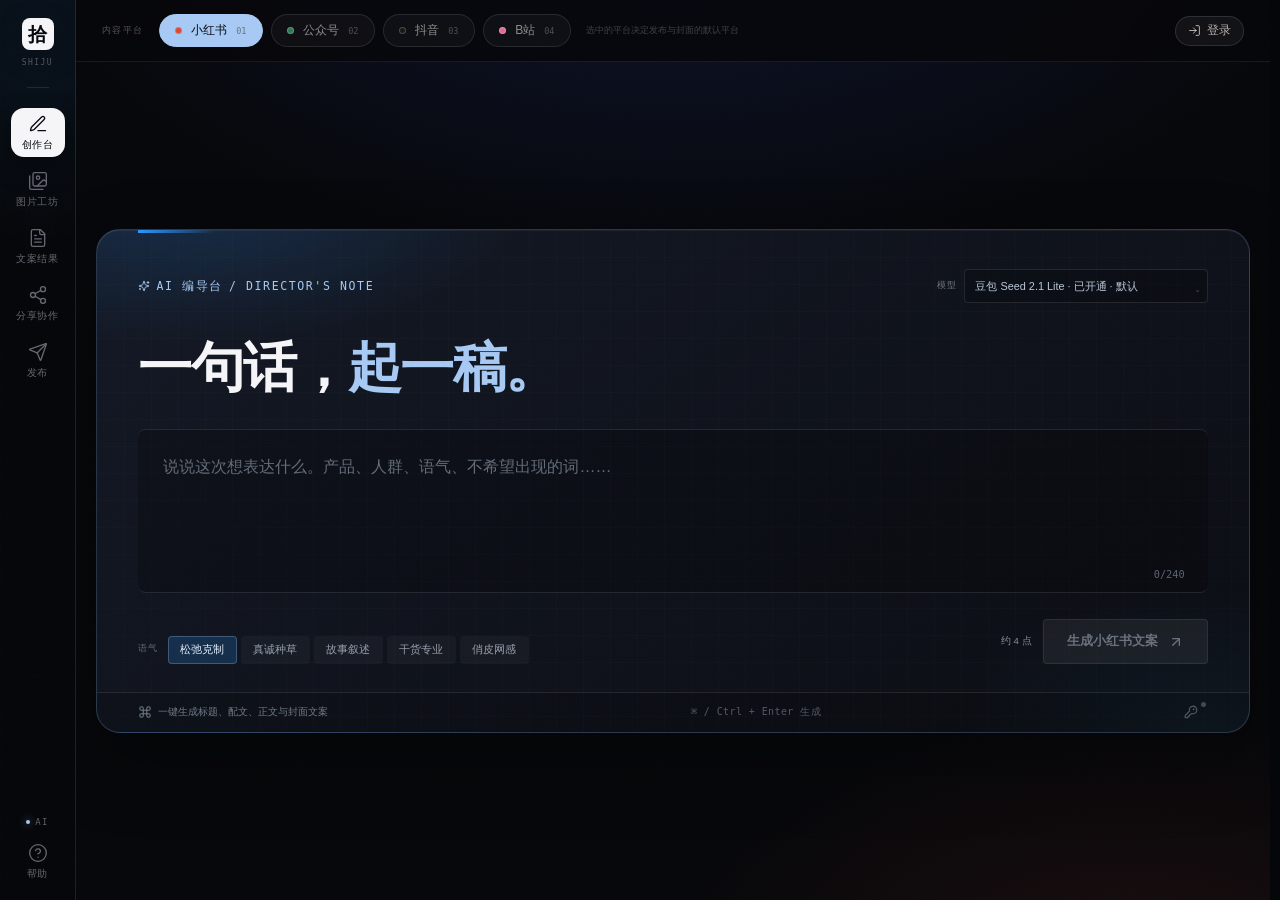
==== commit a86bdc3a: "删除 AI 提示词助手整页与 prompt/ 资源 - 侧边栏移除「提示词」入口，pages.js 删除 PROMPT_HREF/promptUrl - 删除仓库 prompt/ 子站（8 个文件）与" ====
--- a/judou/index.html
+++ b/judou/index.html
@@ -36,8 +36,8 @@
       body { margin: 0; }
       .boot { min-height: 100vh; display: grid; place-items: center; background: #050609; color: #f5f5f7; font-family: "PingFang SC", "Microsoft YaHei UI", sans-serif; letter-spacing: 0.16em; }
     </style>
-    <script type="module" crossorigin src="./assets/index-DD3b6dId.js"></script>
-    <link rel="stylesheet" crossorigin href="./assets/index-BehJFFCm.css">
+    <script type="module" crossorigin src="./assets/index-DLKwHuEi.js"></script>
+    <link rel="stylesheet" crossorigin href="./assets/index-myc46DU8.css">
   </head>
   <body>
     <div id="root"><div class="boot">拾句 SHIJU</div></div>
--- a/judou/assets/index-myc46DU8.css
+++ b/judou/assets/index-myc46DU8.css
@@ -0,0 +1 @@
+@font-face{font-family:"Noto Serif SC";src:url(../fonts/noto-serif-sc-subset.woff2) format("woff2");font-weight:400 700;font-style:normal;font-display:swap}@font-face{font-family:"Instrument Serif";src:url(../fonts/instrument-serif-normal.woff2) format("woff2");font-weight:400;font-style:normal;font-display:swap}@font-face{font-family:"Instrument Serif";src:url(../fonts/instrument-serif-italic.woff2) format("woff2");font-weight:400;font-style:italic;font-display:swap}:root{--paper: #edf0e7;--paper-deep: #dfe4d6;--paper-bright: #fbfcf7;--paper-white: #ffffff;--ink: #171e19;--ink-soft: #2e352f;--ink-muted: #565e52;--ink-faint: #68705f;--line: rgba(23, 30, 25, .12);--line-strong: rgba(23, 30, 25, .22);--moss: #14211c;--moss-2: #1a2b24;--moss-3: #24382f;--lime: #d7e6b4;--lime-bright: #e9f3cb;--red: #d94732;--red-deep: #b93523;--coral: #efc7b6;--sage: #91a68f;--amber: #e0a36a;--font-serif: "Noto Serif SC", "Songti SC", "STSong", "SimSun", serif;--font-serif-latin: "Instrument Serif", "Iowan Old Style", "Palatino Linotype", Palatino, serif;--font-sans: "PingFang SC", "Hiragino Sans GB", "Microsoft YaHei", "Noto Sans SC", -apple-system, BlinkMacSystemFont, "Segoe UI", sans-serif;--font-mono: "SFMono-Regular", "Roboto Mono", "Cascadia Mono", "Consolas", monospace;--shadow-sheet: 0 34px 80px -54px rgba(23, 30, 25, .58), 0 2px 0 rgba(255, 255, 255, .62) inset;--shadow-dark: 0 34px 70px -46px rgba(10, 20, 15, .9);--ease: cubic-bezier(.22, 1, .36, 1)}*,*:before,*:after{box-sizing:border-box}html{min-width:320px;background:var(--paper);scroll-behavior:smooth}body{margin:0;min-width:320px;color:var(--ink);font-family:var(--font-sans);background-color:var(--paper);background-image:radial-gradient(1000px 560px at 96% -8%,rgba(215,230,180,.27),transparent 62%),radial-gradient(860px 560px at -8% 38%,rgba(255,255,250,.66),transparent 66%),linear-gradient(115deg,rgba(217,71,50,.022),transparent 36%);-webkit-font-smoothing:antialiased;text-rendering:optimizeLegibility}body:before{position:fixed;inset:0;z-index:1000;pointer-events:none;content:"";opacity:.035;background-image:url("data:image/svg+xml,%3Csvg xmlns='http://www.w3.org/2000/svg' width='180' height='180'%3E%3Cfilter id='n'%3E%3CfeTurbulence type='fractalNoise' baseFrequency='.82' numOctaves='3' stitchTiles='stitch'/%3E%3C/filter%3E%3Crect width='100%25' height='100%25' filter='url(%23n)'/%3E%3C/svg%3E");mix-blend-mode:multiply}button,input,textarea,select{color:inherit;font:inherit}button{padding:0;cursor:pointer;background:none;border:0}button:disabled{cursor:not-allowed}img{display:block;max-width:100%}h1,h2,h3,h4,p{margin:0}ul,ol{margin:0;padding:0}a{color:inherit}::selection{color:var(--ink);background:var(--lime)}:focus-visible{outline:2px solid var(--red);outline-offset:3px}input:focus-visible,textarea:focus-visible,select:focus-visible{outline:none}input::placeholder,textarea::placeholder{color:#7b8373;opacity:1}::-webkit-scrollbar{width:10px;height:10px}::-webkit-scrollbar-track{background:transparent}::-webkit-scrollbar-thumb{background:#1b211d2e;border:3px solid transparent;border-radius:999px;background-clip:padding-box}.sr-only{position:absolute;width:1px;height:1px;padding:0;margin:-1px;overflow:hidden;clip:rect(0,0,0,0);white-space:nowrap;border:0}.eyebrow{display:inline-flex;gap:6px;align-items:center;color:var(--ink-muted);font-family:var(--font-mono);font-size:9.5px;font-weight:500;line-height:1.4;letter-spacing:.16em;text-transform:uppercase}.eyebrow--light{color:#f7f2e88c}.serif-italic{font-family:var(--font-serif-latin);font-style:italic}.auto-textarea{display:block;width:100%;overflow:hidden;resize:none}.spin{animation:spin 1s linear infinite}.live-dot{display:inline-block;width:5px;height:5px;background:var(--red);border-radius:50%;box-shadow:0 0 0 3px #d947321f}.live-dot--light{background:var(--lime);box-shadow:0 0 0 3px #d7e6b44d;animation:live-pulse 2s ease-in-out infinite}.mini-loader{width:13px;height:13px;border:1.5px solid rgba(27,33,29,.25);border-top-color:var(--ink);border-radius:50%;animation:spin .7s linear infinite}.btn{display:inline-flex;gap:8px;align-items:center;justify-content:center;min-height:36px;padding:0 14px;color:var(--ink);font-size:11.5px;font-weight:500;line-height:1;letter-spacing:.01em;border:1px solid transparent;border-radius:3px;transition:background .2s var(--ease),border-color .2s var(--ease),color .2s var(--ease),transform .2s var(--ease)}.btn:hover{transform:translateY(-1px)}.btn--primary{color:var(--ink);background:var(--lime);border-color:var(--lime)}.btn--primary:hover{background:var(--lime-bright);border-color:var(--lime-bright)}.btn--outline{color:var(--ink-soft);background:transparent;border-color:var(--line-strong)}.btn--outline:hover{background:#fffdf8a6;border-color:var(--ink-soft)}.btn--ghost{color:var(--ink-muted);background:transparent;border-color:transparent}.btn--ghost:hover{color:var(--ink);background:#1b211d0d}.btn--small{min-height:30px;padding:0 10px;font-size:10.5px}.icon-btn{display:inline-grid;width:34px;height:34px;place-items:center;color:var(--ink-muted);background:transparent;border:1px solid transparent;border-radius:3px;transition:color .2s var(--ease),background .2s var(--ease)}.icon-btn:hover{color:var(--ink);background:#1b211d0f}.text-btn{display:inline-flex;gap:5px;align-items:center;color:var(--ink-muted);font-size:10.5px;border-bottom:1px solid var(--line-strong);transition:color .2s var(--ease)}.text-btn:hover{color:var(--ink)}.avatar{display:inline-grid;flex:0 0 auto;width:27px;height:27px;place-items:center;color:#4f3a2c;font-family:var(--font-serif);font-size:10px;font-weight:600;background:var(--coral);border:2px solid var(--paper);border-radius:50%}.avatar--self{color:var(--paper-bright);background:var(--moss)}.avatar--account{width:29px;height:29px;border-color:transparent}.avatar--more{color:var(--ink-muted);font-family:var(--font-sans);font-size:13px;font-weight:400;background:transparent;border:1px dashed var(--line-strong)}.material-grid img{object-fit:cover}@keyframes spin{to{transform:rotate(360deg)}}@keyframes live-pulse{0%,to{opacity:1}50%{opacity:.45}}@keyframes fade-up{0%{opacity:0;transform:translateY(10px)}to{opacity:1;transform:translateY(0)}}@keyframes modal-in{0%{opacity:0;transform:translateY(16px) scale(.992)}to{opacity:1;transform:translateY(0) scale(1)}}@keyframes toast-in{0%{opacity:0;transform:translate(-50%,12px)}to{opacity:1;transform:translate(-50%)}}@media(prefers-reduced-motion:reduce){*,*:before,*:after{scroll-behavior:auto!important;animation-duration:.01ms!important;animation-iteration-count:1!important;transition-duration:.01ms!important}}.app{position:relative;z-index:1;min-height:100vh}.rail{position:fixed;inset:0 auto 0 0;z-index:40;display:flex;flex-direction:column;align-items:center;width:76px;padding:18px 0 16px;color:var(--paper-bright);background:radial-gradient(180px 280px at 50% 10%,rgba(215,230,180,.1),transparent 70%),var(--moss);border-right:1px solid rgba(255,255,255,.06)}.rail:after{position:absolute;inset:0;pointer-events:none;content:"";background-image:linear-gradient(rgba(255,255,255,.034) 1px,transparent 1px);background-size:100% 26px;opacity:.45}.rail__brand{position:relative;z-index:1;display:flex;flex-direction:column;gap:8px;align-items:center;color:var(--paper-bright)}.rail__seal{display:grid;width:34px;height:34px;place-items:center;color:#f8f1e3;font-family:var(--font-serif);font-size:23px;font-weight:600;line-height:1;background:var(--red);border-radius:1px;box-shadow:0 0 0 1px #ffffff29 inset;transition:transform .25s var(--ease)}.rail__brand:hover .rail__seal{transform:rotate(-4deg)}.rail__wordmark{color:#f8f3e999;font-family:var(--font-mono);font-size:7px;letter-spacing:.19em}.rail__line{position:relative;z-index:1;width:22px;height:1px;margin:20px 0;background:#ffffff21}.rail__nav{position:relative;z-index:1;display:flex;flex-direction:column;gap:8px;align-items:center}.rail__item{position:relative;display:flex;flex-direction:column;gap:4px;align-items:center;justify-content:center;width:54px;height:49px;color:#f8f3e970;font-size:8px;letter-spacing:.06em;border-radius:3px;transition:color .2s var(--ease),background .2s var(--ease)}.rail__item span{white-space:nowrap}.rail__item:hover{color:var(--paper-bright);background:#ffffff0f}.rail__item.is-active{color:var(--moss);background:var(--lime)}.rail__item.is-active:hover{background:var(--lime-bright)}.rail__bottom{position:relative;z-index:1;display:flex;flex-direction:column;gap:6px;align-items:center;margin-top:auto}.rail__signal{display:flex;gap:5px;align-items:center;margin-bottom:7px;color:#f8f3e957;font-family:var(--font-mono);font-size:7px;letter-spacing:.16em}.rail__signal i{width:4px;height:4px;background:var(--lime);border-radius:50%;box-shadow:0 0 8px #d7e6b4cc}.rail__item--last{height:44px}.app__main{min-height:100vh;margin-left:76px}.topbar{position:sticky;top:0;z-index:30;display:flex;gap:18px;align-items:center;justify-content:space-between;height:66px;padding:0 30px;background:#edf0e7e0;border-bottom:1px solid var(--line);-webkit-backdrop-filter:blur(18px);backdrop-filter:blur(18px)}.topbar__left,.topbar__right{display:flex;gap:12px;align-items:center;min-width:0}.topbar__left{gap:16px}.wordmark{display:flex;gap:8px;align-items:center;flex:0 0 auto}.wordmark__seal{display:grid;width:27px;height:27px;place-items:center;color:#f8f1e3;font-family:var(--font-serif);font-size:18px;font-weight:600;line-height:1;background:var(--red);border-radius:1px}.wordmark__text{font-family:var(--font-serif);font-size:17px;font-weight:600;letter-spacing:.06em}.wordmark__en{align-self:flex-end;margin-bottom:5px;color:var(--ink-faint);font-family:var(--font-mono);font-size:7.5px;letter-spacing:.16em}.topbar__divider{width:1px;height:18px;background:var(--line)}.breadcrumb{display:flex;gap:7px;align-items:center;color:var(--ink-muted);font-size:11.5px;white-space:nowrap}.breadcrumb svg{color:#aaa495}.breadcrumb strong{max-width:190px;overflow:hidden;color:var(--ink);font-weight:500;text-overflow:ellipsis}.save-state{display:inline-flex;gap:5px;align-items:center;margin-left:4px;color:var(--ink-faint);font-size:10px;white-space:nowrap;transition:color .2s var(--ease)}.save-state.is-saving{color:var(--ink-muted)}.save-state.is-saving svg{animation:live-pulse 1s ease-in-out infinite}.topbar__right{gap:7px;flex:0 0 auto}.quota-chip{display:flex;gap:8px;align-items:center;height:27px;padding:0 9px;color:var(--ink-muted);font-size:9.5px;border:1px solid var(--line);border-radius:2px;transition:border-color .2s var(--ease)}.quota-chip__bar{display:block;width:35px;height:3px;overflow:hidden;background:#1b211d1f;border-radius:999px}.quota-chip__bar i{display:block;height:100%;background:var(--ink);border-radius:inherit}.avatar-stack{display:flex;align-items:center;padding-left:5px}.avatar-stack .avatar{margin-left:-7px}.avatar-stack .avatar:first-child{margin-left:0}.topbar__icon{margin-left:4px}.topbar__share{min-height:32px}.topbar__export{min-height:34px;padding:0 13px;font-size:11px}.account-btn{display:flex;gap:8px;align-items:center;min-height:38px;padding-left:12px;margin-left:3px;border-left:1px solid var(--line);border-radius:0}.account-btn__copy{display:flex;flex-direction:column;gap:2px;align-items:flex-start;min-width:0}.account-btn__copy b{font-size:10.5px;font-weight:600;white-space:nowrap}.account-btn__copy small{color:var(--ink-faint);font-size:8.5px;white-space:nowrap}.account-btn>svg{color:var(--ink-faint)}.export-menu{position:relative}.export-menu__panel{position:absolute;top:calc(100% + 10px);right:0;z-index:50;width:286px;padding:9px;background:var(--paper-bright);border:1px solid var(--line-strong);border-radius:4px;box-shadow:0 28px 60px -28px #1b211d6b;animation:fade-up .16s var(--ease) both}.export-menu__eyebrow{display:block;padding:8px 10px 9px;color:var(--ink-faint);font-family:var(--font-mono);font-size:8px;letter-spacing:.16em;border-bottom:1px solid var(--line)}.export-menu__item{display:flex;gap:10px;align-items:center;width:100%;padding:10px;color:var(--ink-soft);font-size:11px;text-align:left;border-radius:2px;transition:background .16s var(--ease)}.export-menu__item:hover{background:var(--paper-deep)}.export-menu__item svg{color:var(--ink-muted)}.export-menu__item span{flex:1}.export-menu__item small{color:var(--ink-faint);font-family:var(--font-mono);font-size:8px}.export-menu__foot{display:flex;gap:6px;align-items:center;padding:9px 10px 4px;margin-top:5px;color:var(--ink-faint);font-size:9px;border-top:1px solid var(--line)}.mobile-nav{position:relative;display:none}.mobile-menu-toggle{display:none}.mobile-menu{position:fixed;top:66px;right:12px;z-index:80;width:244px;padding:8px;background:var(--paper-bright);border:1px solid var(--line-strong);border-radius:4px;box-shadow:0 28px 60px -24px #1b211d7a;animation:fade-up .18s var(--ease) both}.mobile-menu__eyebrow{display:block;padding:8px 9px 9px;color:var(--ink-faint);font-family:var(--font-mono);font-size:7.5px;letter-spacing:.15em;border-bottom:1px solid var(--line)}.mobile-menu>button{display:flex;gap:9px;align-items:center;width:100%;padding:9px;color:var(--ink-soft);text-align:left;border-radius:2px;transition:background .16s var(--ease)}.mobile-menu>button:hover{background:var(--paper-deep)}.mobile-menu__icon{display:grid;flex:0 0 auto;width:28px;height:28px;place-items:center;color:var(--ink-muted);border:1px solid var(--line)}.mobile-menu>button>span:nth-child(2){display:flex;flex:1;flex-direction:column;gap:2px}.mobile-menu b{font-size:10px;font-weight:500}.mobile-menu small{color:var(--ink-faint);font-size:8px}.mobile-menu>button>svg{color:var(--ink-faint)}.workspace{width:100%;max-width:1740px;padding:26px 30px 32px;margin:0 auto}.workspace-head{display:flex;gap:30px;align-items:flex-end;justify-content:space-between;padding-bottom:22px}.workspace-head__copy{min-width:0}.headline-meta{display:flex;gap:14px;align-items:center;margin-bottom:9px}.status-badge{display:inline-flex;gap:5px;align-items:center;padding:3px 7px;color:#536642;font-family:var(--font-mono);font-size:8px;letter-spacing:.09em;background:#d7e6b485;border:1px solid rgba(83,102,66,.2);border-radius:2px}.status-badge i{width:4px;height:4px;background:#5e7b45;border-radius:50%}.workspace-head h1{display:flex;align-items:flex-end;color:var(--ink);font-family:var(--font-serif);font-size:clamp(38px,4.1vw,60px);font-weight:600;line-height:1.08;letter-spacing:-.025em}.title-period{color:var(--red);font-family:var(--font-serif-latin);font-size:.78em;line-height:.8}.workspace-subtitle{display:flex;gap:11px;align-items:baseline;margin-top:9px;color:var(--ink-muted);font-size:11px}.serif-italic{color:var(--ink-soft);font-family:var(--font-serif-latin);font-size:18px;letter-spacing:.01em}.subtitle-divider{width:22px;height:1px;background:var(--line-strong)}.workspace-head__side{display:flex;flex-direction:column;gap:12px;align-items:flex-end;flex:0 0 auto}.project-stats{display:flex;gap:0;color:var(--ink-faint);font-size:9.5px;white-space:nowrap}.project-stats span{padding:0 13px;border-left:1px solid var(--line)}.project-stats span:last-child{padding-right:0}.project-stats b{margin-right:3px;color:var(--ink);font-family:var(--font-serif-latin);font-size:16px;font-weight:400;letter-spacing:.01em}.workspace-actions{display:flex;gap:7px}.workspace-actions .btn{min-height:34px}.workspace-grid{display:grid;grid-template-columns:minmax(0,1fr) clamp(420px,32.5vw,520px);gap:22px;align-items:start}.workspace-grid__main{display:flex;flex-direction:column;gap:15px;min-width:0}.workspace-footer{display:flex;gap:20px;align-items:center;justify-content:space-between;padding:28px 2px 4px;color:var(--ink-faint);font-size:9px;letter-spacing:.035em}.workspace-footer span{display:inline-flex;gap:6px;align-items:center}.composer{position:relative;padding:19px 21px 0;overflow:hidden;color:var(--paper-bright);background:radial-gradient(560px 260px at 88% -50%,rgba(215,230,180,.19),transparent 65%),radial-gradient(360px 210px at -8% 100%,rgba(217,71,50,.16),transparent 70%),var(--moss);border:1px solid rgba(255,255,255,.075);border-radius:7px;box-shadow:var(--shadow-dark);animation:fade-up .55s var(--ease) both}.composer:before{position:absolute;inset:0;pointer-events:none;content:"";background-image:linear-gradient(rgba(255,255,255,.026) 1px,transparent 1px),linear-gradient(90deg,rgba(255,255,255,.022) 1px,transparent 1px);background-size:29px 29px;-webkit-mask-image:linear-gradient(180deg,black,transparent 90%);mask-image:linear-gradient(180deg,black,transparent 90%)}.composer:after{position:absolute;top:0;left:21px;width:44px;height:2px;content:"";background:var(--lime)}.composer.is-focused{border-color:#d7e6b44d}.composer__top,.composer__heading-row,.composer__field,.composer__bottom,.composer__status{position:relative;z-index:1}.composer__top{display:flex;gap:16px;align-items:center;justify-content:space-between}.composer__label{display:flex;gap:13px;align-items:center;min-width:0}.composer__index{color:#f8f3e940;font-family:var(--font-mono);font-size:8px;letter-spacing:.12em}.composer__model{position:relative;display:flex;gap:7px;align-items:center;flex:0 0 auto}.composer__model:after{position:absolute;right:8px;bottom:9px;pointer-events:none;color:#f8f3e973;font-size:9px;content:"⌄"}.composer__model-label{color:#f8f3e952;font-family:var(--font-mono);font-size:8px;letter-spacing:.12em;text-transform:uppercase}.composer__model select{max-width:164px;height:27px;padding:0 23px 0 8px;color:#f8f3e9b3;font-size:9.5px;background:#ffffff0e;border:1px solid rgba(255,255,255,.1);border-radius:2px;outline:none;appearance:none}.composer__model select:disabled{opacity:.55}.composer__heading-row{display:flex;align-items:flex-end;justify-content:space-between;margin:9px 0 12px}.composer__heading-row h2{color:var(--paper-bright);font-family:var(--font-serif);font-size:25px;font-weight:500;line-height:1.35;letter-spacing:-.02em}.composer__heading-row h2 em{color:var(--lime);font-style:normal}.composer__prompt-idea{display:inline-flex;gap:4px;align-items:center;padding-bottom:3px;color:#f8f3e966;font-size:9px;border-bottom:1px solid rgba(248,243,233,.12);transition:color .2s var(--ease)}.composer__prompt-idea:hover{color:var(--lime)}.composer__field{padding:10px 12px 7px;background:#0000002b;border:1px solid rgba(255,255,255,.13);border-radius:3px;transition:border-color .2s var(--ease),background .2s var(--ease)}.composer.is-focused .composer__field{background:#0000003b;border-color:#d7e6b466}.composer__field textarea{max-height:100px;color:var(--paper-bright);font-size:13.5px;line-height:1.7;background:transparent;border:0;outline:0}.composer__field textarea::placeholder{color:#f8f3e947}.composer__field-foot{display:flex;gap:12px;align-items:center;justify-content:space-between;margin-top:5px}.composer__field-foot>span{display:flex;gap:7px;align-items:center;min-width:0;overflow:hidden;color:#f8f3e94f;font-size:9px;text-overflow:ellipsis;white-space:nowrap}.composer__field-foot>span i{width:3px;height:3px;background:var(--red);border-radius:50%}.composer__field-foot small{color:#f8f3e942;font-family:var(--font-mono);font-size:8px;white-space:nowrap}.composer__bottom{display:flex;gap:18px;align-items:flex-end;justify-content:space-between;padding:13px 0 14px}.tone-picker{display:flex;gap:9px;align-items:flex-start;min-width:0}.tone-picker__label{padding-top:6px;color:#f8f3e947;font-family:var(--font-mono);font-size:8px;letter-spacing:.12em;text-transform:uppercase}.tone-picker__options{display:flex;flex-wrap:wrap;gap:4px}.tone-picker__options button{height:27px;padding:0 8px;color:#f8f3e985;font-size:9.5px;border:1px solid rgba(255,255,255,.1);border-radius:2px;transition:color .18s var(--ease),border-color .18s var(--ease),background .18s var(--ease)}.tone-picker__options button:hover{color:var(--paper-bright);border-color:#ffffff38}.tone-picker__options button.is-active{color:var(--moss);background:var(--lime);border-color:var(--lime)}.composer__cta-wrap{display:flex;gap:11px;align-items:center;flex:0 0 auto}.composer__cost{max-width:100px;color:#f8f3e94d;font-size:8.5px;line-height:1.5;text-align:right;white-space:nowrap}.composer__submit{display:inline-flex;gap:8px;align-items:center;justify-content:center;height:39px;padding:0 14px;color:var(--moss);font-size:10.5px;font-weight:600;white-space:nowrap;background:var(--lime);border:1px solid var(--lime);border-radius:2px;transition:background .2s var(--ease),transform .2s var(--ease),box-shadow .2s var(--ease)}.composer__submit:hover:not(:disabled){background:var(--lime-bright);box-shadow:0 0 0 4px #d7e6b41a;transform:translateY(-1px)}.composer__submit:disabled{color:#f8f3e957;background:#f8f3e914;border-color:#f8f3e91a}.composer__status{display:flex;gap:12px;align-items:center;min-height:31px;padding:0 21px;margin:0 -21px;color:#f8f3e952;font-size:8.5px;background:#00000024;border-top:1px solid rgba(255,255,255,.07)}.composer__hint{display:inline-flex;gap:6px;align-items:center}.composer__shortcut{display:inline-flex;gap:4px;align-items:center;margin-left:auto;color:#f8f3e940;font-family:var(--font-mono);font-size:7.5px;letter-spacing:.04em}.composer__progress{display:flex;gap:3px;width:140px;flex:0 0 auto}.composer__progress span{flex:1;height:2px;background:#ffffff24;border-radius:2px;transition:background .3s var(--ease)}.composer__progress span.is-done{background:var(--lime)}.composer.is-generating .composer__progress span.is-done{animation:live-pulse 1.1s ease-in-out infinite}.platform-bar{display:flex;gap:14px;align-items:stretch;justify-content:space-between;min-height:50px;border-bottom:1px solid var(--line-strong)}.platform-tabs{display:flex;gap:0;min-width:0;overflow-x:auto;scrollbar-width:none}.platform-tabs::-webkit-scrollbar{display:none}.platform-tab{position:relative;display:flex;flex:0 0 auto;gap:8px;align-items:center;padding:8px 16px 9px 10px;color:var(--ink-muted);text-align:left;border-right:1px solid var(--line);transition:background .2s var(--ease),color .2s var(--ease)}.platform-tab:first-child{padding-left:2px}.platform-tab:last-child{border-right:0}.platform-tab:hover{color:var(--ink);background:#fffdf866}.platform-tab.is-active{color:var(--ink);background:transparent}.platform-tab.is-active:after{position:absolute;right:10px;bottom:-1px;left:10px;height:2px;content:"";background:var(--ink)}.platform-tab:first-child.is-active:after{left:2px}.platform-tab__index{color:var(--ink-faint);font-family:var(--font-mono);font-size:8px;letter-spacing:.06em}.platform-tab__body{display:flex;flex-direction:column;gap:2px}.platform-tab__name{display:flex;gap:5px;align-items:center;font-size:11.5px;font-weight:600;line-height:1.25;white-space:nowrap}.platform-tab__name i{width:5px;height:5px;background:var(--platform-accent);border-radius:50%}.platform-tab__format{color:var(--ink-faint);font-size:8.5px;line-height:1.3;white-space:nowrap}.platform-tab__active-dot{position:absolute;top:10px;right:8px;width:3px;height:3px;background:var(--platform-accent);border-radius:50%}.platform-bar__side{display:flex;gap:13px;align-items:center;flex:0 0 auto;padding-bottom:2px}.platform-bar__ready{display:inline-flex;gap:4px;align-items:center;color:var(--ink-faint);font-size:9px;white-space:nowrap}.platform-bar__ready svg{color:#5e7b45}.draft-editor{position:relative;padding:24px 32px 0;overflow:hidden;background:linear-gradient(180deg,rgba(255,255,255,.38),transparent 22%),var(--paper-bright);border:1px solid var(--line);border-radius:3px;box-shadow:var(--shadow-sheet);animation:fade-up .6s .08s var(--ease) both}.draft-editor__head{display:flex;flex-direction:column}.draft-editor__topline{display:flex;gap:18px;align-items:center;justify-content:space-between}.draft-editor__state{display:inline-flex;gap:6px;align-items:center;color:var(--ink-faint);font-size:8.5px;letter-spacing:.02em}.draft-editor__state .live-dot{width:4px;height:4px}.title-field{position:relative;padding:14px 0 0}.draft-title{padding:0 46px 9px 0;overflow:hidden;color:var(--ink);font-family:var(--font-serif);font-size:clamp(25px,2.2vw,34px);font-weight:600;line-height:1.42;letter-spacing:-.02em;background:transparent;border:0;outline:0}.draft-title::placeholder{color:#b8b2a4}.field-count{position:absolute;right:0;bottom:14px;color:var(--ink-faint);font-family:var(--font-mono);font-size:8px;letter-spacing:.03em}.field-count.is-over{color:var(--red)}.dek-field{display:flex;flex-direction:column;gap:4px;padding:4px 0 13px}.dek-field label{color:var(--ink-faint);font-family:var(--font-mono);font-size:8px;letter-spacing:.13em;text-transform:uppercase}.dek-field input{width:100%;padding:0;color:var(--ink-muted);font-size:11.5px;line-height:1.6;background:transparent;border:0;outline:0}.draft-editor__rule{height:1px;margin:2px 0 13px;background:var(--line)}.body-label{display:flex;gap:16px;align-items:center;justify-content:space-between;color:var(--ink-faint);font-family:var(--font-mono);font-size:8px;letter-spacing:.12em}.body-label__meta{color:#aaa494}.block-list{padding-top:9px}.copy-block{display:grid;grid-template-columns:22px minmax(0,1fr);gap:9px;padding:4px 0;animation:fade-up .36s var(--ease) both}.copy-block__gutter{padding-top:6px;color:#beb8a9;font-family:var(--font-mono);font-size:7.5px;line-height:1.2;letter-spacing:.06em;text-align:right}.copy-block__content{position:relative;min-width:0}.block-text{width:100%;padding:2px 24px 2px 0;overflow:hidden;color:#3b4039;font-family:var(--font-sans);font-size:13px;line-height:1.95;white-space:pre-wrap;background:transparent;border:0;outline:0;resize:none}.block-text::placeholder{color:#b6b0a2}.block-text--h2{padding-top:11px;color:var(--ink);font-family:var(--font-serif);font-size:19px;font-weight:600;line-height:1.55;letter-spacing:-.01em}.block-kind{display:inline-block;margin-bottom:2px;color:var(--red);font-family:var(--font-mono);font-size:7.5px;font-weight:500;letter-spacing:.14em}.block-quote-mark{position:absolute;top:10px;left:0;color:#d9473257;font-family:var(--font-serif-latin);font-size:31px;line-height:1}.copy-block--quote{padding:6px 0}.copy-block--quote .copy-block__content{padding:8px 0 6px 18px;border-left:2px solid var(--red)}.block-text--quote{padding-left:0;color:var(--ink-soft);font-family:var(--font-serif);font-size:15px;line-height:1.85}.copy-block--shot .copy-block__gutter{padding-top:8px;color:var(--red);font-size:7px;letter-spacing:.03em}.shot-label{display:inline-flex;align-items:center;height:17px;padding:0 5px;margin-bottom:1px;color:var(--ink-muted);font-family:var(--font-mono);font-size:7.5px;letter-spacing:.06em;background:var(--paper-deep);border-radius:1px}.block-text--shot{padding-top:3px;color:#44483f;font-size:12px;line-height:1.85}.block-remove{position:absolute;top:2px;right:-3px;display:grid;width:23px;height:23px;place-items:center;color:var(--ink-faint);background:var(--paper-bright);border:1px solid var(--line);border-radius:2px;opacity:0;transition:opacity .16s var(--ease),color .16s var(--ease)}.copy-block:hover .block-remove,.block-remove:focus-visible{opacity:1}.block-remove:hover{color:var(--red)}.block-add{display:flex;flex-wrap:wrap;gap:6px;padding:10px 0 2px 31px}.block-add button{display:inline-flex;gap:3px;align-items:center;height:25px;padding:0 7px;color:var(--ink-faint);font-size:9px;border:1px dashed var(--line-strong);border-radius:2px;transition:color .18s var(--ease),border-color .18s var(--ease)}.block-add button:hover{color:var(--ink);border-color:var(--ink-muted)}.tag-section{padding:15px 0 13px;margin-top:11px;border-top:1px solid var(--line)}.tag-section__label{display:flex;gap:14px;align-items:center;justify-content:space-between;color:var(--ink-faint);font-family:var(--font-mono);font-size:8px;letter-spacing:.1em}.tag-section__label small{color:#b0aa9b;font-size:8px;letter-spacing:.02em}.tag-editor{display:flex;flex-wrap:wrap;gap:5px;align-items:center;margin-top:9px}.tag-pill{display:inline-flex;gap:4px;align-items:center;height:23px;padding:0 9px;color:var(--ink-soft);font-size:10px;background:var(--paper);border:1px solid var(--line);border-radius:2px}.tag-pill button{display:inline-grid;place-items:center;color:var(--ink-faint)}.tag-pill button:hover{color:var(--red)}.tag-editor input{width:84px;min-height:23px;padding:0 6px;color:var(--ink-muted);font-size:10px;background:transparent;border:1px dashed var(--line-strong);border-radius:2px;outline:none}.editor-media{display:flex;gap:10px;align-items:center;padding:10px;margin-bottom:13px;background:#e8e0d159;border:1px solid var(--line)}.editor-media__cover{flex:0 0 auto;width:32px;height:42px;overflow:hidden;background:var(--paper-deep);border-radius:1px}.editor-media__cover img{width:100%;height:100%;object-fit:cover}.editor-media__copy{display:flex;flex-direction:column;gap:3px;min-width:0}.editor-media__copy span{font-size:10.5px;font-weight:600}.editor-media__copy small{overflow:hidden;color:var(--ink-faint);font-size:8.5px;text-overflow:ellipsis;white-space:nowrap}.editor-media__thumbs{display:flex;margin-left:auto}.editor-media__thumbs span{width:21px;height:28px;margin-left:-6px;background-size:cover;background-position:center;border:1px solid var(--paper-bright)}.editor-media .btn{margin-left:2px}.ai-inline{padding:14px 32px 15px;margin:0 -32px;color:var(--paper-bright);background:var(--moss-2);border-top:1px solid rgba(255,255,255,.08)}.ai-inline__head{display:flex;gap:15px;align-items:center;justify-content:space-between}.ai-inline__title{display:inline-flex;gap:6px;align-items:center;color:var(--paper-bright);font-size:10.5px;font-weight:500}.ai-inline__title svg{color:var(--lime)}.ai-inline__note{display:inline-flex;gap:5px;align-items:center;max-width:62%;overflow:hidden;color:#f8f3e959;font-size:8px;text-overflow:ellipsis;white-space:nowrap}.ai-inline__note svg{flex:0 0 auto;color:#d7e6b48c}.ai-inline__actions{display:flex;flex-wrap:wrap;gap:5px;margin-top:10px}.ai-inline__actions button{height:24px;padding:0 8px;color:#f8f3e994;font-size:8.5px;border:1px solid rgba(255,255,255,.12);border-radius:2px;transition:color .18s var(--ease),border-color .18s var(--ease),background .18s var(--ease)}.ai-inline__actions button:hover:not(:disabled){color:var(--lime);background:#d7e6b40f;border-color:#d7e6b45c}.ai-inline__actions button:disabled{opacity:.45}.ai-inline__form{display:flex;gap:6px;align-items:center;height:36px;padding:0 4px 0 10px;margin-top:8px;background:#0000002e;border:1px solid rgba(255,255,255,.12);border-radius:2px}.ai-inline__form>svg{flex:0 0 auto;color:#d7e6b49e}.ai-inline__form input{flex:1;min-width:0;height:100%;color:var(--paper-bright);font-size:10px;background:transparent;border:0;outline:none}.ai-inline__form input::placeholder{color:#f8f3e942}.ai-inline__form>button{display:grid;width:27px;height:27px;place-items:center;color:var(--moss);background:var(--lime);border-radius:2px;transition:opacity .2s var(--ease)}.ai-inline__form>button:disabled{color:#f8f3e980;background:#ffffff1f}.ai-inline.is-busy .ai-inline__note{color:var(--lime)}.cover{position:relative;width:100%;overflow:hidden;color:#faf5e9;background:#17231e;isolation:isolate;container-type:inline-size}.cover__frame{position:absolute;inset:0;z-index:0;overflow:hidden}.cover__frame img{width:100%;height:100%;object-fit:cover;transition:filter .35s var(--ease)}.cover__wash{position:absolute;inset:0;background:linear-gradient(180deg,rgba(9,13,10,.3) 0%,transparent 34%,rgba(7,10,8,.16) 56%,rgba(7,10,8,.82) 100%),radial-gradient(120% 86% at 50% 50%,transparent 40%,rgba(7,10,8,.44) 100%)}.cover__grain{position:absolute;inset:0;z-index:3;pointer-events:none;content:"";opacity:.15;background-image:url("data:image/svg+xml,%3Csvg xmlns='http://www.w3.org/2000/svg' width='160' height='160'%3E%3Cfilter id='g'%3E%3CfeTurbulence type='fractalNoise' baseFrequency='.9' numOctaves='2' stitchTiles='stitch'/%3E%3C/filter%3E%3Crect width='100%25' height='100%25' filter='url(%23g)'/%3E%3C/svg%3E");mix-blend-mode:overlay}.cover__content{position:relative;z-index:2;display:flex;flex-direction:column;justify-content:space-between;width:100%;height:100%;padding:6.8cqw 6.2cqw 5.6cqw}.cover__topline{display:flex;gap:8px;align-items:flex-start;justify-content:space-between}.cover__kicker{display:inline-flex;gap:1.2cqw;align-items:center;max-width:74%;padding-top:.7cqw;color:#faf5e9cc;font-family:var(--font-mono);font-size:clamp(5.5px,1.55cqw,12px);line-height:1.4;letter-spacing:.17em;text-transform:uppercase}.cover__mark{display:grid;flex:0 0 auto;width:clamp(16px,7.4cqw,52px);height:clamp(16px,7.4cqw,52px);place-items:center;color:#f7f0e1;font-family:var(--font-serif);font-size:clamp(10px,4.7cqw,33px);font-weight:600;line-height:1;background:var(--red);border:1px solid rgba(255,245,230,.35);border-radius:.4cqw;transform:rotate(2deg);box-shadow:0 5px 20px #00000029}.cover__headline{display:flex;flex-direction:column;align-items:flex-start;margin-top:auto;padding-top:5cqw;color:#fbf6ea;font-family:var(--font-serif);font-size:clamp(16px,11.2cqw,82px);font-weight:600;line-height:1.1;letter-spacing:-.035em;text-wrap:balance;text-shadow:0 3px 26px rgba(0,0,0,.22)}.cover__headline span{display:block}.cover__headline span:nth-child(2){margin-left:.58em}.cover__headline .is-accent{color:var(--lime)}.cover__bottom{display:flex;gap:3cqw;align-items:flex-end;justify-content:space-between;padding-top:2.6cqw;margin-top:3.3cqw;border-top:1px solid rgba(250,245,233,.32)}.cover__sub{max-width:58%;color:#faf5e9d1;font-size:clamp(6.5px,2.15cqw,16px);line-height:1.5;letter-spacing:.025em}.cover__footer{color:#faf5e980;font-family:var(--font-mono);font-size:clamp(5px,1.65cqw,12px);line-height:1.5;letter-spacing:.06em;text-align:right}.cover__watermark{position:absolute;top:50%;right:2.1cqw;z-index:4;display:flex;gap:.8cqw;align-items:center;color:#faf5e961;font-family:var(--font-mono);font-size:clamp(4px,1.15cqw,8px);letter-spacing:.13em;writing-mode:vertical-rl;transform:translateY(-50%) rotate(180deg)}.cover__watermark-seal{display:grid;width:clamp(10px,3.2cqw,24px);height:clamp(10px,3.2cqw,24px);place-items:center;font-family:var(--font-serif);font-size:clamp(6px,1.8cqw,13px);color:#faf5e98c;border:1px solid rgba(250,245,233,.3);border-radius:50%}.cover--wide .cover__content{padding:4.4cqw 4.7cqw 4.2cqw}.cover--wide .cover__headline{padding-top:2.2cqw;font-size:clamp(13px,7.15cqw,76px);line-height:1.04}.cover--wide .cover__bottom{padding-top:1.4cqw;margin-top:1.7cqw}.cover--wide .cover__kicker{font-size:clamp(5px,1.55cqw,12px)}.cover--tall .cover__content{padding:7.4cqw 7cqw 6.6cqw}.cover--tall .cover__headline{font-size:clamp(16px,12.8cqw,88px);line-height:1.06}.cover--seal{background:linear-gradient(120deg,rgba(255,255,255,.55),transparent 48%),#f1ebde;color:var(--ink)}.cover--seal .cover__frame{inset:20% 19% auto;height:34%;border:1px solid rgba(27,33,29,.16);box-shadow:0 10px 30px -16px #1b211d59}.cover--seal .cover__frame img{filter:saturate(.86) contrast(.98) sepia(.08)}.cover--seal .cover__wash{display:none}.cover--seal .cover__grain{opacity:.09;mix-blend-mode:multiply}.cover--seal .cover__content{padding:7cqw 6.7cqw 5.8cqw}.cover--seal .cover__kicker{color:#1b211d8f;font-size:clamp(5px,1.5cqw,11px)}.cover--seal .cover__mark{color:#f5eee0;background:var(--red);border-color:#b9352333;box-shadow:none}.cover--seal .cover__headline{padding-top:0;color:var(--ink);font-size:clamp(14px,9.8cqw,72px);text-shadow:none}.cover--seal .cover__headline .is-accent{color:var(--red)}.cover--seal .cover__headline span:nth-child(2){margin-left:0}.cover--seal .cover__bottom{border-top-color:#1b211d38}.cover--seal .cover__sub{color:#1b211da8}.cover--seal .cover__footer{color:#1b211d7a}.cover--seal .cover__watermark{color:#1b211d59}.cover--seal .cover__watermark-seal{color:#1b211d73;border-color:#1b211d40}.cover--seal.cover--wide .cover__frame{inset:14% 30% auto;height:39%}.cover--seal.cover--wide .cover__headline{font-size:clamp(14px,6.8cqw,56px)}.cover--brutal .cover__frame img{filter:saturate(.92) contrast(1.08) brightness(.83)}.cover--brutal .cover__wash{background:linear-gradient(180deg,rgba(7,10,8,.16),transparent 30%,rgba(7,10,8,.3) 58%,rgba(7,10,8,.9) 100%),linear-gradient(90deg,rgba(7,10,8,.42),transparent 75%)}.cover--brutal .cover__headline{margin-bottom:-1cqw;color:var(--lime);font-family:var(--font-sans);font-size:clamp(19px,13.3cqw,94px);font-weight:800;line-height:.99;letter-spacing:-.06em;text-shadow:0 4px 15px rgba(0,0,0,.24)}.cover--brutal .cover__headline span:nth-child(2){margin-left:0;color:#fffaf0}.cover--brutal .cover__headline span:nth-child(3){margin-left:.35em}.cover--brutal .cover__headline .is-accent{color:#fffaf0}.cover--brutal .cover__topline{align-items:center}.cover--brutal .cover__bottom{border-top-color:#faf5e970}.cover--brutal.cover--wide .cover__headline{font-size:clamp(18px,9.2cqw,78px)}.cover--film{background:#dfcfba;color:var(--ink)}.cover--film .cover__frame{inset:4.8cqw 4.8cqw auto;height:59%;border:1px solid rgba(27,33,29,.13)}.cover--film .cover__frame img{filter:saturate(.82) contrast(.98) sepia(.12)}.cover--film .cover__wash{background:linear-gradient(180deg,rgba(17,21,17,.24),transparent 34%),linear-gradient(180deg,transparent 55%,rgba(223,207,186,.12) 100%)}.cover--film .cover__content{padding:6.6cqw 6.4cqw 5.4cqw}.cover--film .cover__kicker{color:#faf5e9bf;text-shadow:0 2px 9px rgba(0,0,0,.4)}.cover--film .cover__headline{padding-top:1cqw;color:var(--ink);font-size:clamp(15px,10.2cqw,76px);line-height:1.08;text-shadow:none}.cover--film .cover__headline .is-accent{color:var(--red)}.cover--film .cover__bottom{border-top-color:#1b211d42}.cover--film .cover__sub{color:#1b211dad}.cover--film .cover__footer{color:#1b211d7a}.cover--film .cover__mark{color:var(--ink);background:var(--lime);border-color:#1b211d29;box-shadow:none}.cover--film .cover__watermark{color:#1b211d59}.cover--film .cover__watermark-seal{color:#1b211d73;border-color:#1b211d3d}.cover--film.cover--wide .cover__frame{height:60%}.cover--film.cover--wide .cover__headline{font-size:clamp(15px,6.8cqw,56px)}.preview-stage{position:sticky;top:84px;overflow:hidden;color:var(--paper-bright);background:var(--moss);border:1px solid rgba(255,255,255,.07);border-radius:7px;box-shadow:var(--shadow-dark);animation:fade-up .62s .12s var(--ease) both}.preview-stage__head{display:flex;gap:12px;align-items:center;justify-content:space-between;padding:13px 17px;background:#0000001c;border-bottom:1px solid rgba(255,255,255,.08)}.preview-stage__platform{color:#f8f3e966;font-family:var(--font-mono);font-size:8px;letter-spacing:.02em;white-space:nowrap}.preview-mat{position:relative;padding:16px 17px 0;background-color:#111b17;background-image:radial-gradient(ellipse at 50% 38%,rgba(215,230,180,.14),transparent 57%),linear-gradient(rgba(255,255,255,.035) 1px,transparent 1px),linear-gradient(90deg,rgba(255,255,255,.035) 1px,transparent 1px);background-size:100% 100%,28px 28px,28px 28px}.crop-mark{position:absolute;z-index:5;width:9px;height:9px;pointer-events:none;border-color:#f8f3e93d;border-style:solid}.crop-mark--tl{top:8px;left:8px;border-width:1px 0 0 1px}.crop-mark--tr{top:8px;right:8px;border-width:1px 1px 0 0}.crop-mark--bl{bottom:38px;left:8px;border-width:0 0 1px 1px}.crop-mark--br{right:8px;bottom:38px;border-width:0 1px 1px 0}.preview-scroll{display:flex;align-items:flex-start;justify-content:center;height:452px;padding:6px 7px 16px;overflow-y:auto;overscroll-behavior:contain;scrollbar-width:none;-webkit-mask-image:linear-gradient(180deg,#000 0,#000 calc(100% - 16px),transparent 100%);mask-image:linear-gradient(180deg,#000 0,#000 calc(100% - 16px),transparent 100%)}.preview-scroll::-webkit-scrollbar{display:none}.preview-mat__foot{display:flex;gap:10px;align-items:center;justify-content:space-between;padding:9px 17px;margin:0 -17px;color:#f8f3e94d;font-size:8px;border-top:1px solid rgba(255,255,255,.08)}.preview-mat__foot span{display:inline-flex;gap:4px;align-items:center}.preview-mat__foot button{color:#d7e6b4a3;font-size:8px;border-bottom:1px solid rgba(215,230,180,.28);transition:color .2s var(--ease)}.preview-mat__foot button:hover{color:var(--lime)}.xhs-preview{width:268px;max-width:100%;overflow:hidden;color:#282821;background:#fffdf8;border-radius:5px;box-shadow:0 24px 45px -24px #000000b3}.xhs-preview__top{display:flex;gap:15px;align-items:center;padding:10px 13px 7px;color:#9a978d;font-size:8.5px}.xhs-preview__top span:first-child{color:#282821;font-weight:600}.xhs-preview__top svg{margin-left:auto}.xhs-preview__author{display:flex;gap:7px;align-items:center;padding:0 13px 8px}.xhs-avatar{display:grid;width:23px;height:23px;place-items:center;color:#f6efe1;font-family:var(--font-serif);font-size:11px;background:var(--moss);border-radius:50%}.xhs-preview__author>div{display:flex;flex-direction:column;gap:1px;min-width:0}.xhs-preview__author strong{font-size:9px;font-weight:600}.xhs-preview__author small{color:#a09d93;font-size:7px}.xhs-preview__author button{padding:3px 8px;margin-left:auto;color:#d44a35;font-size:7.5px;background:#fff2ee;border:1px solid #f2d2ca;border-radius:999px}.xhs-cover{width:calc(100% - 26px);margin:0 13px;border-radius:3px}.xhs-preview__actions{display:flex;gap:13px;align-items:center;padding:8px 13px 5px;color:#757268;font-size:8px}.xhs-preview__actions span{display:inline-flex;gap:3px;align-items:center}.xhs-preview__actions>svg{margin-left:auto}.xhs-preview h3{padding:2px 13px 5px;color:#26261f;font-family:var(--font-serif);font-size:12px;font-weight:600;line-height:1.55}.xhs-caption{display:-webkit-box;padding:0 13px 7px;overflow:hidden;color:#55534b;font-size:8.5px;line-height:1.8;-webkit-line-clamp:3;-webkit-box-orient:vertical}.xhs-tags{display:flex;flex-wrap:wrap;gap:4px;padding:0 13px 12px;color:#5d7180;font-size:7.5px}.wechat-preview{width:330px;max-width:100%;overflow:hidden;color:#262820;background:#f7f3e9;border-radius:5px;box-shadow:0 24px 45px -24px #000000ad}.wechat-preview__bar{display:flex;align-items:center;justify-content:space-between;padding:8px 12px;background:#fcfaf4;border-bottom:1px solid rgba(27,33,29,.08)}.wechat-mark{color:#6f7467;font-size:7.5px}.wechat-dots{color:#9b9a90;font-size:10px;letter-spacing:2px}.wechat-preview__scroll{padding:13px 15px 14px}.wechat-preview__scroll h3{color:#20231d;font-family:var(--font-serif);font-size:17px;font-weight:600;line-height:1.45;letter-spacing:-.01em}.wechat-byline{display:flex;gap:5px;align-items:center;margin-top:6px;color:#888b7e;font-size:7.5px}.wechat-byline__avatar{display:grid;width:14px;height:14px;place-items:center;color:#f5eee2;font-family:var(--font-serif);font-size:7px;background:var(--moss);border-radius:50%}.wechat-byline small{margin-left:auto;font-size:7px}.wechat-dek{padding:8px 9px;margin:9px 0 10px;color:#666a5d;font-size:8px;line-height:1.7;background:#e8e0d180;border-left:2px solid var(--lime)}.wechat-cover{border-radius:1px}.wechat-body{margin-top:10px;color:#44463e;font-size:8.5px;line-height:1.85}.wechat-body p{margin-bottom:7px}.wechat-body h4{margin:10px 0 4px;color:#25271f;font-family:var(--font-serif);font-size:11px;font-weight:600}.wechat-body blockquote{padding:5px 8px;margin:8px 0;color:#636757;font-family:var(--font-serif);font-size:9px;border-left:2px solid var(--red)}.wechat-end{padding-top:8px;margin-top:3px;color:#a1a196;font-size:7px;border-top:1px dashed rgba(27,33,29,.13)}.douyin-preview{width:236px;max-width:100%}.douyin-preview .cover__content{padding-bottom:33%}.douyin-preview .cover__bottom{display:none}.douyin-preview .cover__headline{padding-top:2cqw;font-size:12.2cqw}.douyin-preview__screen{position:relative;overflow:hidden;color:#fdfaf4;background:#090b0a;border:5px solid #272b28;border-radius:25px;box-shadow:0 28px 50px -20px #000c}.douyin-cover{height:100%}.douyin-preview__top{position:absolute;top:12px;right:13px;left:13px;z-index:4;display:flex;gap:10px;align-items:center;color:#fffcf5a3;font-size:7.5px;text-shadow:0 1px 8px rgba(0,0,0,.6)}.douyin-preview__top .is-active{color:#fffdf8;font-weight:600}.douyin-preview__top svg{margin-left:auto}.douyin-preview__side{position:absolute;right:9px;bottom:93px;z-index:4;display:flex;flex-direction:column;gap:10px;align-items:center}.douyin-preview__side>span:not(.douyin-avatar){display:flex;flex-direction:column;gap:2px;align-items:center;color:#fdfaf4;font-size:7px;text-shadow:0 1px 8px rgba(0,0,0,.5)}.douyin-preview__side small{color:#fffcf5d1;font-size:6.5px}.douyin-avatar{display:grid;width:26px;height:26px;margin-bottom:4px;place-items:center;color:var(--moss);font-family:var(--font-serif);font-size:11px;background:var(--lime);border:1.5px solid #fdfaf4;border-radius:50%}.douyin-preview__caption{position:absolute;right:42px;bottom:17px;left:11px;z-index:4;display:flex;flex-direction:column;gap:4px;text-shadow:0 1px 10px rgba(0,0,0,.56)}.douyin-preview__caption strong{font-size:8px;font-weight:600}.douyin-preview__caption p{display:-webkit-box;overflow:hidden;color:#fdfaf4;font-size:8px;line-height:1.55;-webkit-line-clamp:2;-webkit-box-orient:vertical}.douyin-preview__caption>div{display:flex;flex-wrap:wrap;gap:4px;color:#fffcf5c2;font-size:7px}.douyin-music{display:inline-flex;gap:4px;align-items:center;margin-top:1px;color:#fffcf5b3;font-size:6.5px}.douyin-preview__progress{position:absolute;right:0;bottom:0;left:0;z-index:4;height:2px;background:#ffffff2e}.douyin-preview__progress span{display:block;width:34%;height:100%;background:#ffffffc2}.bili-preview{width:342px;max-width:100%;overflow:hidden;color:#e8e9e2;background:#151716;border-radius:5px;box-shadow:0 25px 48px -24px #000000bd}.bili-player{position:relative;overflow:hidden;background:#0a0c0b}.bili-cover{opacity:.9}.bili-player__shade{position:absolute;inset:0;background:linear-gradient(180deg,#0000000f 45%,#000000a8)}.bili-player__badge{position:absolute;top:9px;right:9px;padding:2px 5px;color:#141815;font-family:var(--font-mono);font-size:6.5px;background:var(--lime);border-radius:1px}.bili-player__duration{position:absolute;right:9px;bottom:30px;color:#fffc;font-family:var(--font-mono);font-size:7px}.bili-play{position:absolute;top:50%;left:50%;display:grid;width:40px;height:40px;place-items:center;color:#ffffffe0;background:#1b211d66;border:1px solid rgba(255,255,255,.4);border-radius:50%;-webkit-backdrop-filter:blur(4px);backdrop-filter:blur(4px);transform:translate(-50%,-50%)}.bili-controls{position:absolute;right:9px;bottom:9px;left:9px;z-index:3}.bili-progress{display:block;height:2px;overflow:hidden;background:#ffffff42}.bili-progress i{display:block;width:47%;height:100%;background:#e06a91}.bili-controls>div{display:flex;align-items:center;justify-content:space-between;padding-top:5px;color:#ffffff9e;font-family:var(--font-mono);font-size:6.5px}.bili-controls span{display:inline-flex;gap:4px;align-items:center}.bili-info{padding:10px 12px 12px}.bili-meta{display:flex;gap:11px;color:#e8e9e25c;font-family:var(--font-mono);font-size:6.5px}.bili-info h3{margin:5px 0;color:#f3f3ed;font-size:11.5px;font-weight:600;line-height:1.5}.bili-info>p{color:#e8e9e27a;font-size:7.5px;line-height:1.65}.bili-tags{display:flex;flex-wrap:wrap;gap:5px;margin-top:7px;color:#e06a91;font-size:7px}.bili-uploader{display:flex;gap:7px;align-items:center;padding-top:9px;margin-top:8px;border-top:1px solid rgba(255,255,255,.1)}.bili-avatar{display:grid;width:21px;height:21px;place-items:center;color:var(--moss);font-family:var(--font-serif);font-size:9px;background:var(--lime);border-radius:50%}.bili-uploader>div{display:flex;flex-direction:column;gap:2px;min-width:0}.bili-uploader strong{color:#f3f3eddb;font-size:8px;font-weight:500}.bili-uploader small{color:#e8e9e257;font-size:6.5px}.bili-follow{padding:3px 7px;margin-left:auto;color:#e06a91;font-size:7px;border:1px solid rgba(224,106,145,.5);border-radius:2px}.bili-actions{display:flex;gap:14px;align-items:center;padding-top:9px;margin-top:8px;color:#e8e9e27a;font-size:7px;border-top:1px solid rgba(255,255,255,.08)}.bili-actions span{display:inline-flex;gap:3px;align-items:center}.checks{padding:14px 17px 12px;background:var(--moss-2);border-top:1px solid rgba(255,255,255,.08)}.checks__head{display:flex;align-items:flex-end;justify-content:space-between}.checks__head .eyebrow{color:#f8f3e96b}.checks__score{color:var(--paper-bright);font-family:var(--font-serif-latin);font-size:26px;line-height:.8}.checks__score small{color:#f8f3e94d;font-family:var(--font-mono);font-size:8px}.checks__score.is-good{color:var(--lime)}.checks__grid{display:grid;grid-template-columns:1fr 1fr;gap:5px;margin-top:9px}.check-row{display:flex;gap:6px;align-items:center;min-width:0;padding:6px 7px;color:#f8f3e994;font-size:8.5px;background:#ffffff0b;border:1px solid rgba(255,255,255,.06)}.check-row svg{flex:0 0 auto}.check-row.is-ok svg{color:var(--lime)}.check-row b{margin-left:auto;color:#f8f3e959;font-family:var(--font-mono);font-size:7.5px;font-weight:400;white-space:nowrap}.suggestion{display:flex;gap:8px;align-items:flex-start;padding:9px;margin-top:8px;background:#d7e6b413;border:1px solid rgba(215,230,180,.18)}.suggestion__icon{display:grid;flex:0 0 auto;width:21px;height:21px;place-items:center;color:var(--lime);border:1px solid rgba(215,230,180,.24);border-radius:50%}.suggestion__copy{flex:1;min-width:0}.suggestion__copy strong{display:block;color:var(--lime);font-size:8.5px;font-weight:500}.suggestion__copy p{margin-top:2px;color:#f8f3e978;font-size:8px;line-height:1.55}.suggestion>button{flex:0 0 auto;align-self:center;padding:3px 5px;color:var(--lime);font-size:7.5px;white-space:nowrap;border-bottom:1px solid rgba(215,230,180,.3)}.suggestion>button:hover:not(:disabled){color:var(--lime-bright)}.checks__foot{display:flex;gap:10px;align-items:center;justify-content:space-between;padding-top:9px;color:#f8f3e942;font-size:7.5px}.checks__foot span{display:inline-flex;gap:4px;align-items:center}.export-node{position:fixed;top:0;left:-20000px;z-index:-10;width:1080px;pointer-events:none}.export-node .cover{width:1080px}.rail__plugin{position:relative;z-index:1;display:flex;flex-direction:column;gap:4px;align-items:center;padding-top:9px;margin-top:6px;border-top:1px solid rgba(255,255,255,.08)}.rail__plugin-label{color:#f8f3e947;font-family:var(--font-mono);font-size:7px;letter-spacing:.12em}.rail__item--plugin{color:#d7e6b49e;text-decoration:none}.rail__item--plugin:hover{color:var(--lime)}.cover--swiss .cover__frame img{filter:grayscale(.2) contrast(1.05) brightness(.86)}.cover--swiss .cover__wash{background:linear-gradient(180deg,#06080c40,#06080cdb)}.cover--swiss .cover__topline{padding-bottom:1.6cqw;border-bottom:1px solid rgba(255,255,255,.28)}.cover--swiss .cover__headline{color:#e8edf2;font-family:PingFang SC,Source Han Sans SC,sans-serif;font-size:clamp(14px,9cqw,64px);font-weight:500;letter-spacing:.01em}.cover--swiss .cover__headline .is-accent{color:#8fb3ff}.cover--swiss .cover__bottom{padding-top:1.4cqw;border-top:1px solid rgba(255,255,255,.22)}.cover--swiss .cover__mark{color:#0b0e14;background:#8fb3ff}.cover--duotone .cover__frame img{filter:grayscale(1) contrast(1.3) brightness(.78)}.cover--duotone .cover__wash{background:linear-gradient(12deg,#e44a349e,#100a0adb)}.cover--duotone .cover__content{align-items:center;text-align:center}.cover--duotone .cover__topline,.cover--duotone .cover__bottom{justify-content:center;align-items:center}.cover--duotone .cover__headline{align-items:center;color:#fff4ec;font-family:PingFang SC,Source Han Sans SC,sans-serif;font-weight:800;letter-spacing:-.01em}.cover--duotone .cover__headline .is-accent{color:#ff5a3c}.cover--duotone .cover__mark{color:#120d0c;background:#ff5a3c}.cover--newspaper .cover__frame img{filter:grayscale(1) contrast(1.1);mix-blend-mode:multiply;opacity:.5}.cover--newspaper .cover__wash{background:#efe9dcdb}.cover--newspaper .cover__content{color:#15130f}.cover--newspaper .cover__topline{padding-bottom:2cqw;border-bottom:3px double #15130f}.cover--newspaper .cover__kicker{color:#8a1c1c;font-family:"Noto Serif SC",Songti SC,serif;letter-spacing:.12em}.cover--newspaper .cover__headline{color:#15130f;font-family:"Noto Serif SC",Songti SC,serif;font-weight:700;letter-spacing:-.01em}.cover--newspaper .cover__headline .is-accent{color:#8a1c1c}.cover--newspaper .cover__sub,.cover--newspaper .cover__footer{color:#3a3529}.cover--newspaper .cover__mark{color:#efe9dc;background:#15130f}.cover--label .cover__wash{background:linear-gradient(180deg,#f7f3e81f,#f7f3e899 58%,#f7f3e8f5)}.cover--label .cover__content{align-items:center;justify-content:flex-end;padding-bottom:10cqw;text-align:center}.cover--label .cover__topline,.cover--label .cover__bottom{justify-content:center;align-items:center}.cover--label .cover__headline{align-items:center;color:#2b2b2b;font-family:STKaiti,KaiTi,Kaiti SC,cursive;font-weight:500;letter-spacing:.04em}.cover--label .cover__headline .is-accent{color:#c98a3c}.cover--label .cover__kicker{color:#6b5a3a}.cover--label .cover__sub,.cover--label .cover__footer{color:#4a4233}.cover--label .cover__mark{color:#fff;background:#c98a3c}.cover--font-serif .cover__headline,.cover--font-serif .cover__kicker,.cover--font-serif .cover__sub,.cover--font-serif .cover__footer{font-family:"Noto Serif SC","Source Han Serif SC",Songti SC,SimSun,serif}.cover--font-sans .cover__headline,.cover--font-sans .cover__kicker,.cover--font-sans .cover__sub,.cover--font-sans .cover__footer{font-family:Noto Sans SC,Source Han Sans SC,PingFang SC,Microsoft YaHei,sans-serif}.cover--font-wenkai .cover__headline,.cover--font-wenkai .cover__kicker,.cover--font-wenkai .cover__sub,.cover--font-wenkai .cover__footer{font-family:LXGW WenKai,KaiTi,STKaiti,serif}.cover--font-xiaowei .cover__headline,.cover--font-xiaowei .cover__kicker,.cover--font-xiaowei .cover__sub,.cover--font-xiaowei .cover__footer{font-family:ZCOOL XiaoWei,Songti SC,serif}.cover--font-kuaile .cover__headline,.cover--font-kuaile .cover__kicker,.cover--font-kuaile .cover__sub,.cover--font-kuaile .cover__footer{font-family:ZCOOL KuaiLe,PingFang SC,sans-serif}.cover--font-qingke .cover__headline,.cover--font-qingke .cover__kicker,.cover--font-qingke .cover__sub,.cover--font-qingke .cover__footer{font-family:ZCOOL QingKe HuangYou,PingFang SC,sans-serif}.cover--font-mashanzheng .cover__headline,.cover--font-mashanzheng .cover__kicker,.cover--font-mashanzheng .cover__sub,.cover--font-mashanzheng .cover__footer{font-family:Ma Shan Zheng,STKaiti,KaiTi,cursive}.cover--font-longcang .cover__headline,.cover--font-longcang .cover__kicker,.cover--font-longcang .cover__sub,.cover--font-longcang .cover__footer{font-family:Long Cang,STKaiti,KaiTi,cursive}.cover--font-hand .cover__headline,.cover--font-hand .cover__kicker,.cover--font-hand .cover__sub,.cover--font-hand .cover__footer{font-family:Sogou XingKai,Sogou ShuaiXian,STKaiti,KaiTi,Kaiti SC,cursive}.cover--font-mono .cover__headline,.cover--font-mono .cover__kicker,.cover--font-mono .cover__sub,.cover--font-mono .cover__footer{font-family:Courier New,"Noto Serif SC",monospace}.cover--effect-outline .cover__headline span{color:transparent;-webkit-text-stroke:.18cqw rgba(250,245,233,.92)}.cover--effect-shadow .cover__headline span{text-shadow:0 .9cqw 2cqw rgba(0,0,0,.65)}.cover--effect-glow .cover__headline span{text-shadow:0 0 1.4cqw rgba(215,230,180,.9),0 0 3.4cqw rgba(215,230,180,.5)}.preset-card__rules{display:block;margin-top:3px;color:#f8f3e957;font-size:9px;letter-spacing:.02em}.filter-row--wrap{flex-wrap:wrap}.modal-backdrop{position:fixed;inset:0;z-index:100;display:flex;align-items:center;justify-content:center;padding:26px;background:#0b120eab;-webkit-backdrop-filter:blur(7px);backdrop-filter:blur(7px);animation:fade-up .2s var(--ease) both}.modal-panel{display:flex;flex-direction:column;width:100%;max-width:900px;max-height:calc(100vh - 52px);overflow:hidden;background:var(--paper-bright);border:1px solid rgba(255,255,255,.26);border-radius:8px;outline:none;box-shadow:0 60px 130px -40px #000000bd;animation:modal-in .3s var(--ease) both}.modal-head{position:relative;display:flex;flex:0 0 auto;gap:20px;align-items:flex-start;justify-content:space-between;padding:24px 28px 18px;border-bottom:1px solid var(--line)}.modal-head h2{margin-top:7px;color:var(--ink);font-family:var(--font-serif);font-size:30px;font-weight:600;line-height:1.25;letter-spacing:-.025em}.modal-head p{max-width:580px;margin-top:6px;color:var(--ink-muted);font-size:11px;line-height:1.7}.modal-close{flex:0 0 auto;margin:-2px -6px 0 0}.modal-body{flex:1;min-height:0;padding:22px 28px;overflow-y:auto;overscroll-behavior:contain}.modal-foot{display:flex;flex:0 0 auto;gap:20px;align-items:center;justify-content:space-between;padding:14px 28px;background:#e8e0d152;border-top:1px solid var(--line)}.modal-foot__hint{color:var(--ink-faint);font-size:9px}.modal-foot__actions{display:flex;gap:8px;align-items:center}.modal-note{display:flex;gap:8px;align-items:flex-start;padding:10px 12px;margin-top:16px;color:var(--ink-muted);font-size:9.5px;line-height:1.65;background:#e8e0d170;border:1px solid var(--line)}.modal-note svg{flex:0 0 auto;margin-top:1px;color:var(--ink-muted)}.studio-panel{max-width:1160px;height:min(820px,calc(100vh - 48px))}.studio-panel .modal-head{padding:20px 25px 15px}.studio-panel .modal-head h2{margin-top:5px;font-size:27px}.studio-panel .modal-body{display:flex;padding:0;overflow:hidden}.studio-panel .modal-foot{padding:13px 24px}.studio{display:grid;flex:1;grid-template-columns:minmax(0,1.13fr) minmax(370px,.87fr);min-height:0;width:100%}.studio__left{position:relative;display:flex;flex-direction:column;min-height:0;padding:24px 28px;overflow:hidden;color:var(--paper-bright);background:radial-gradient(460px 330px at 50% 28%,rgba(215,230,180,.12),transparent 66%),linear-gradient(rgba(255,255,255,.026) 1px,transparent 1px),linear-gradient(90deg,rgba(255,255,255,.026) 1px,transparent 1px),#101a15;background-size:100% 100%,30px 30px,30px 30px,100% 100%}.studio__left:before{position:absolute;inset:0;pointer-events:none;content:"";background:radial-gradient(90% 90% at 50% 50%,transparent 48%,rgba(0,0,0,.38))}.studio__stage{position:relative;display:flex;flex:1;align-items:center;justify-content:center;min-height:0;padding:12px}.studio__stage .cover{flex:0 0 auto;box-shadow:0 40px 70px -32px #000000e6}.studio__stage .cover--portrait{width:min(69%,300px)}.studio__stage .cover--wide{width:min(100%,548px)}.studio__stage .cover--tall{width:min(53%,228px)}.studio__safe-zone{position:absolute;top:4px;right:2px;color:#f8f3e933;font-family:var(--font-mono);font-size:7px;letter-spacing:.15em}.studio__preview-meta{position:relative;display:flex;gap:15px;align-items:center;justify-content:space-between;color:#f8f3e957;font-size:8px}.studio__preview-meta span{display:inline-flex;gap:5px;align-items:center}.studio__preview-meta svg{color:var(--lime)}.studio__thumb-row{position:relative;display:flex;gap:6px;align-items:center;margin-top:12px}.studio__thumb-row button:not(.studio-ai-redraw){width:32px;height:38px;background-position:center;background-size:cover;border:1px solid rgba(255,255,255,.14);opacity:.55;transition:opacity .2s var(--ease),border-color .2s var(--ease)}.studio__thumb-row button:not(.studio-ai-redraw):hover,.studio__thumb-row button:not(.studio-ai-redraw).is-active{opacity:1;border-color:var(--lime)}.studio__thumb-row .studio-ai-redraw{width:auto;font-size:10px}@media(max-width:560px){.studio__thumb-row .studio-ai-redraw{height:35px;padding:0 8px;font-size:9.5px}}.studio__thumb-more{display:grid;width:32px;height:38px;place-items:center;color:#f8f3e959;font-family:var(--font-mono);font-size:8px;border:1px dashed rgba(255,255,255,.16)}.studio-ai-redraw{display:inline-flex;flex:0 0 auto;gap:5px;align-items:center;height:30px;padding:0 10px;margin-left:auto;color:var(--lime);font-size:9px;white-space:nowrap;border:1px solid rgba(215,230,180,.3);border-radius:2px;transition:background .2s var(--ease),border-color .2s var(--ease)}.studio-ai-redraw:hover:not(:disabled){background:#d7e6b414;border-color:#d7e6b48c}.studio-ai-redraw:disabled{opacity:.6}.studio__right{min-height:0;padding:19px 22px 24px;overflow-y:auto;overscroll-behavior:contain;background:var(--paper-bright)}.studio-tabs{display:flex;gap:1px;border-bottom:1px solid var(--line)}.studio-tabs button{position:relative;min-width:52px;padding:0 10px 10px;color:var(--ink-faint);font-size:10px;text-align:center;transition:color .2s var(--ease)}.studio-tabs button:hover,.studio-tabs button.is-active{color:var(--ink)}.studio-tabs button.is-active:after{position:absolute;right:7px;bottom:-1px;left:7px;height:2px;content:"";background:var(--ink)}.studio-section{padding-top:17px}.studio-section__head{display:flex;gap:12px;align-items:flex-start;justify-content:space-between}.studio-section__head h3{color:var(--ink);font-family:var(--font-serif);font-size:17px;font-weight:600;line-height:1.4}.studio-section__head p{margin-top:2px;color:var(--ink-faint);font-size:9px}.material-grid{display:grid;grid-template-columns:repeat(3,1fr);gap:7px;margin-top:13px}.material-card{position:relative;aspect-ratio:1 / 1;overflow:hidden;text-align:left;background:var(--paper-deep);border:1px solid var(--line);border-radius:1px;transition:border-color .2s var(--ease)}.material-card:after{position:absolute;inset:0;pointer-events:none;content:"";border:2px solid transparent;transition:border-color .2s var(--ease)}.material-card:hover:after{border-color:#1b211d4d}.material-card.is-active:after{border-color:var(--ink)}.material-card img{width:100%;height:100%;object-fit:cover;transition:transform .4s var(--ease)}.material-card:hover img{transform:scale(1.04)}.material-card__overlay{position:absolute;right:0;bottom:0;left:0;display:flex;flex-direction:column;gap:1px;padding:18px 7px 7px;color:#faf5ea;background:linear-gradient(transparent,#090d0ac2)}.material-card__overlay b{font-size:8.5px;font-weight:500}.material-card__overlay small{color:#faf5ea94;font-size:7px}.material-card__check{position:absolute;top:5px;right:5px;z-index:2;display:grid;width:17px;height:17px;place-items:center;color:var(--moss);background:var(--lime);border-radius:50%}.material-add{display:flex;flex-direction:column;gap:4px;align-items:center;justify-content:center;aspect-ratio:1 / 1;color:var(--ink-faint);font-size:8.5px;background:#e8e0d157;border:1px dashed var(--line-strong);transition:color .2s var(--ease),background .2s var(--ease)}.material-add:hover{color:var(--ink);background:#e8e0d199}.material-add small{color:var(--ink-faint);font-family:var(--font-mono);font-size:6.5px}.studio-tip{display:flex;gap:8px;align-items:flex-start;padding:10px;margin-top:13px;color:var(--ink-muted);font-size:9px;line-height:1.65;background:var(--paper);border:1px solid var(--line)}.studio-tip svg{flex:0 0 auto;margin-top:1px;color:var(--ink-muted)}.preset-grid{display:grid;grid-template-columns:1fr 1fr;gap:6px;margin-top:13px}.preset-card{display:flex;gap:8px;align-items:center;min-height:49px;padding:8px;text-align:left;background:var(--paper-white);border:1px solid var(--line);transition:border-color .2s var(--ease),background .2s var(--ease)}.preset-card:hover{border-color:var(--line-strong)}.preset-card.is-active{background:var(--paper);border-color:var(--ink)}.preset-card__swatch{flex:0 0 auto;width:25px;height:31px;border:1px solid rgba(27,33,29,.15)}.preset-card>span:nth-child(2){display:flex;flex-direction:column;gap:2px;min-width:0}.preset-card b{font-size:9px;font-weight:600;white-space:nowrap}.preset-card small{color:var(--ink-faint);font-size:7.5px;line-height:1.45}.preset-card>svg{flex:0 0 auto;margin-left:auto;color:var(--ink)}.studio-subhead{display:flex;gap:12px;align-items:baseline;justify-content:space-between;margin:18px 0 8px}.studio-subhead h4{font-size:10px;font-weight:600}.studio-subhead span{color:var(--ink-faint);font-size:8px}.filter-row,.focus-row{display:flex;flex-wrap:wrap;gap:5px}.filter-row button,.focus-row button{height:28px;padding:0 10px;color:var(--ink-muted);font-size:9px;border:1px solid var(--line);transition:color .18s var(--ease),background .18s var(--ease),border-color .18s var(--ease)}.filter-row button:hover,.focus-row button:hover{border-color:var(--line-strong)}.filter-row button.is-active,.focus-row button.is-active{color:var(--paper-bright);background:var(--ink);border-color:var(--ink)}.switch-row{position:relative;display:flex;gap:12px;align-items:center;padding:13px 0 0;margin-top:17px;border-top:1px solid var(--line);cursor:pointer}.switch-row>span{display:flex;flex:1;flex-direction:column;gap:2px}.switch-row b{font-size:10px;font-weight:500}.switch-row small{color:var(--ink-faint);font-size:8.5px}.switch-row input{position:absolute;width:1px;height:1px;opacity:0}.switch-row>i{position:relative;display:block;flex:0 0 auto;width:36px;height:20px;background:#d6cfc0;border-radius:999px;transition:background .2s var(--ease)}.switch-row>i:after{position:absolute;top:3px;left:3px;width:14px;height:14px;content:"";background:var(--paper-bright);border-radius:50%;transition:transform .2s var(--ease),background .2s var(--ease)}.switch-row input:checked+i{background:var(--ink)}.switch-row input:checked+i:after{background:var(--lime);transform:translate(16px)}.switch-row input:focus-visible+i{outline:2px solid var(--red);outline-offset:2px}.studio-field{display:flex;flex-direction:column;gap:5px;margin-top:11px}.studio-field>span{color:var(--ink-faint);font-family:var(--font-mono);font-size:7.5px;letter-spacing:.1em;text-transform:uppercase}.studio-field input,.studio-field textarea{width:100%;padding:8px 10px;color:var(--ink-soft);font-size:11px;line-height:1.55;background:var(--paper-white);border:1px solid var(--line);border-radius:1px;outline:0;transition:border-color .2s var(--ease)}.studio-field textarea{resize:vertical;min-height:64px}.studio-field input:focus,.studio-field textarea:focus{border-color:var(--ink-muted)}.studio-foot__meta{display:flex;gap:0;align-items:center;color:var(--ink-faint);font-size:8px}.studio-foot__meta span{padding:0 9px;border-left:1px solid var(--line)}.studio-foot__meta span:first-child{padding-left:0;border-left:0}.studio-foot__actions{display:flex;gap:7px;align-items:center}.templates-panel{max-width:1020px}.templates-panel .modal-body{padding:22px 26px}.template-grid{display:grid;grid-template-columns:repeat(4,minmax(0,1fr));gap:12px}.template-card{padding:8px;text-align:left;background:var(--paper);border:1px solid var(--line);transition:border-color .22s var(--ease),background .22s var(--ease),transform .22s var(--ease)}.template-card:hover{background:var(--paper-white);border-color:var(--line-strong);transform:translateY(-2px)}.template-card.is-active{background:var(--paper-white);border-color:var(--ink);box-shadow:0 0 0 1px var(--ink)}.template-card__visual{position:relative;overflow:hidden}.template-card__check{position:absolute;top:7px;right:7px;z-index:5;display:grid;width:20px;height:20px;place-items:center;color:var(--moss);background:var(--lime);border-radius:50%}.template-card__meta{display:flex;gap:8px;align-items:center;justify-content:space-between;padding:10px 2px 2px}.template-card__meta>div{display:flex;flex-direction:column;gap:2px}.template-card__meta b{font-family:var(--font-serif);font-size:12px;font-weight:600}.template-card__meta small{color:var(--ink-faint);font-size:8px}.template-card__swatch{width:13px;height:13px;border:1px solid var(--line);border-radius:50%}.brand-panel{max-width:980px}.brand-layout{display:grid;grid-template-columns:264px minmax(0,1fr);gap:28px;align-items:start}.brand-card{position:relative;display:flex;flex-direction:column;min-height:238px;padding:22px;overflow:hidden;color:var(--paper-bright);background:radial-gradient(260px 220px at 100% 0%,rgba(215,230,180,.16),transparent 66%),var(--moss);border-radius:3px}.brand-card:after{position:absolute;right:-20px;bottom:-28px;width:110px;height:110px;content:"拾";color:#f8f3e90e;font-family:var(--font-serif);font-size:100px;line-height:1}.brand-card__seal{display:grid;width:42px;height:42px;margin-bottom:20px;place-items:center;color:#f8f1e3;font-family:var(--font-serif);font-size:26px;background:var(--red);border-radius:1px}.brand-card .eyebrow{color:#f8f3e95c}.brand-card h3{margin-top:8px;font-family:var(--font-serif);font-size:25px;font-weight:600;line-height:1.25}.brand-card p{margin-top:6px;color:#f8f3e980;font-size:10px;line-height:1.65}.brand-colors{display:flex;gap:5px;margin-top:auto;padding-top:22px}.brand-colors span{width:22px;height:22px;border:1px solid rgba(255,255,255,.16);border-radius:50%}.brand-form{min-width:0}.form-grid{display:grid;grid-template-columns:1fr 1fr;gap:10px}.brand-form .studio-field{margin-top:11px}.brand-form .form-grid .studio-field{margin-top:0}.chip-field{padding-top:14px;margin-top:17px;border-top:1px solid var(--line)}.chip-field__head{display:flex;gap:12px;align-items:baseline;justify-content:space-between;margin-bottom:8px}.chip-field__head span{color:var(--ink-soft);font-size:10px;font-weight:500}.chip-field__head small{color:var(--ink-faint);font-size:8px}.chip-field__body{display:flex;flex-wrap:wrap;gap:5px;align-items:center}.chip-field__body>span{display:inline-flex;gap:4px;align-items:center;height:25px;padding:0 8px;color:var(--ink-soft);font-size:9.5px;background:#d7e6b473;border:1px solid rgba(83,102,66,.16);border-radius:2px}.chip-field__body>span button{display:inline-grid;place-items:center;color:var(--ink-muted)}.chip-field__body>span button:hover{color:var(--red)}.chip-field__body--banned>span{color:#8e4d40;background:#d9473212;border-color:#d947322b}.chip-field__body input{width:100px;height:25px;padding:0 7px;color:var(--ink-muted);font-size:9px;background:transparent;border:1px dashed var(--line-strong);border-radius:2px;outline:0}.history-panel{max-width:780px}.history-row{display:grid;grid-template-columns:21px minmax(0,1fr) auto;gap:12px;padding-bottom:18px}.history-row__rail{position:relative;display:flex;flex-direction:column;align-items:center;padding-top:7px}.history-row__rail>span{position:relative;z-index:1;width:7px;height:7px;background:var(--paper-bright);border:1px solid var(--ink-faint);border-radius:50%}.history-row__rail>span.is-current{background:var(--red);border-color:var(--red);box-shadow:0 0 0 3px #d947321f}.history-row__rail>i{width:1px;margin-top:4px;flex:1;min-height:60px;background:var(--line)}.history-row__copy{min-width:0;padding-bottom:2px}.history-row__copy>div{display:flex;gap:10px;align-items:baseline}.history-row__copy strong{color:var(--ink);font-family:var(--font-serif);font-size:14px;font-weight:600}.history-row__time{display:inline-flex;gap:3px;align-items:center;color:var(--ink-faint);font-family:var(--font-mono);font-size:7.5px}.history-row__copy p{margin-top:4px;overflow:hidden;color:var(--ink-muted);font-size:10px;text-overflow:ellipsis;white-space:nowrap}.history-row__copy small{display:block;margin-top:4px;color:var(--ink-faint);font-size:8px}.history-row .btn{align-self:start}.share-panel{max-width:920px}.share-layout{display:grid;grid-template-columns:1fr 1.1fr;gap:28px}.share-section:first-child{padding-right:26px;border-right:1px solid var(--line)}.share-section__head{display:flex;gap:12px;align-items:baseline;justify-content:space-between;margin-bottom:8px}.share-section__head h3{font-family:var(--font-serif);font-size:16px;font-weight:600}.share-section__head>span{color:var(--ink-faint);font-family:var(--font-mono);font-size:8px}.share-members{display:flex;flex-direction:column}.share-member{display:grid;grid-template-columns:29px minmax(0,1fr) auto;gap:9px;align-items:center;padding:9px 0;border-bottom:1px solid var(--line)}.share-member .avatar{border-color:transparent}.share-member>div{display:flex;flex-direction:column;gap:2px}.share-member b{overflow:hidden;font-size:10px;font-weight:500;text-overflow:ellipsis;white-space:nowrap}.share-member small{color:var(--ink-faint);font-size:8px}.member-role{padding:3px 6px;color:var(--ink-muted);font-size:7.5px;background:var(--paper);border-radius:1px}.invite-form{display:grid;grid-template-columns:minmax(0,1fr) 88px auto;gap:5px;margin-top:12px}.invite-input{display:flex;gap:6px;align-items:center;height:33px;padding:0 9px;background:var(--paper-white);border:1px solid var(--line)}.invite-input svg{flex:0 0 auto;color:var(--ink-faint)}.invite-input input{width:100%;min-width:0;font-size:9.5px;background:transparent;border:0;outline:0}.invite-form select{height:33px;padding:0 7px;color:var(--ink-muted);font-size:9px;background:var(--paper-white);border:1px solid var(--line);border-radius:0;outline:0}.invite-form .btn{min-height:33px;padding:0 10px;font-size:9.5px}.link-box{padding:12px;margin-top:17px;background:var(--paper);border:1px solid var(--line)}.link-box__label{display:flex;gap:5px;align-items:center;color:var(--ink-muted);font-family:var(--font-mono);font-size:7.5px;letter-spacing:.08em;text-transform:uppercase}.link-box>div{display:flex;height:31px;margin-top:7px;background:var(--paper-white);border:1px solid var(--line)}.link-box input{flex:1;min-width:0;padding:0 8px;color:var(--ink-muted);font-family:var(--font-mono);font-size:8.5px;background:transparent;border:0;outline:0}.link-box button{display:grid;width:32px;place-items:center;color:var(--ink-muted);border-left:1px solid var(--line)}.link-box button:hover{color:var(--ink)}.link-box>small{display:block;margin-top:7px;color:var(--ink-faint);font-size:8px}.help-panel{max-width:920px}.help-layout{display:grid;grid-template-columns:1fr 1fr;gap:34px}.help-layout h3{margin-bottom:12px;color:var(--ink);font-family:var(--font-serif);font-size:17px;font-weight:600}.help-steps{display:flex;flex-direction:column;gap:0;list-style:none;counter-reset:helpstep}.help-steps li{position:relative;display:grid;grid-template-columns:24px minmax(0,1fr);gap:8px;padding:10px 0;counter-increment:helpstep;border-top:1px solid var(--line)}.help-steps li:before{grid-row:1 / 3;color:var(--red);font-family:var(--font-mono);font-size:8px;line-height:1.5;content:"0" counter(helpstep)}.help-steps b{font-size:10px;font-weight:600}.help-steps span{color:var(--ink-faint);font-size:9px;line-height:1.6}.shortcut-list{border-top:1px solid var(--line)}.shortcut-list>div{display:flex;gap:15px;align-items:center;justify-content:space-between;padding:9px 0;color:var(--ink-muted);font-size:9.5px;border-bottom:1px solid var(--line)}.shortcut-list kbd{padding:3px 6px;color:var(--ink-soft);font-family:var(--font-mono);font-size:8px;background:var(--paper);border:1px solid var(--line);border-bottom-color:var(--line-strong);border-radius:2px}.help-specs{display:flex;flex-direction:column;gap:0;margin-top:15px;border-top:1px solid var(--line)}.help-specs>div{display:flex;gap:10px;align-items:center;justify-content:space-between;padding:7px 0;color:var(--ink-faint);font-size:8.5px;border-bottom:1px solid var(--line)}.help-specs b{color:var(--ink-soft);font-family:var(--font-mono);font-size:8px;font-weight:400}.toast{position:fixed;bottom:26px;left:50%;z-index:200;display:flex;gap:10px;align-items:center;width:max-content;min-width:360px;max-width:min(560px,calc(100vw - 32px));padding:10px 11px 10px 13px;color:var(--paper-bright);background:var(--moss);border:1px solid rgba(255,255,255,.12);border-radius:4px;box-shadow:0 24px 50px -18px #0000008c;transform:translate(-50%);animation:toast-in .3s var(--ease) both}.toast__icon{display:grid;flex:0 0 auto;width:22px;height:22px;place-items:center;color:var(--moss);background:var(--lime);border-radius:50%}.toast--error .toast__icon{color:#fffaf4;background:var(--red)}.toast__copy{flex:1;min-width:0}.toast__copy p{font-size:10px;line-height:1.5}.toast__copy span{display:block;margin-top:2px;overflow:hidden;color:#f8f3e975;font-size:8.5px;line-height:1.5;text-overflow:ellipsis;white-space:nowrap}.toast__action{flex:0 0 auto;padding:3px 0;color:var(--lime);font-size:9px;white-space:nowrap;border-bottom:1px solid rgba(215,230,180,.4)}.toast__close{display:grid;flex:0 0 auto;width:22px;height:22px;place-items:center;color:#f8f3e966}.toast__close:hover{color:var(--paper-bright)}@media(max-width:1460px){.quota-chip,.account-btn__copy{display:none}.account-btn{padding-left:8px;margin-left:0}.account-btn>svg{display:none}.workspace-head h1{font-size:clamp(37px,4vw,54px)}}@media(max-width:1260px){.wordmark__en,.save-state{display:none}.workspace{padding-right:24px;padding-left:24px}.topbar{padding:0 24px}.workspace-grid{grid-template-columns:minmax(0,1fr) minmax(400px,35vw);gap:18px}.project-stats span{padding:0 9px}.tone-picker{gap:6px}.tone-picker__options button{padding:0 7px;font-size:9px}.composer__cost{display:none}.studio{grid-template-columns:minmax(0,1fr) minmax(350px,.9fr)}}@media(max-width:1120px){.workspace-head h1{font-size:clamp(36px,4.6vw,52px)}.composer__cta-wrap{gap:0}.topbar__share{width:34px;min-height:34px;padding:0}.topbar__share-label{display:none}.avatar-stack .avatar:nth-child(n+4){display:none}.template-grid{grid-template-columns:repeat(2,minmax(0,1fr))}.template-card{display:flex;gap:12px;align-items:flex-start}.template-card__visual{flex:0 0 132px}.template-card__meta{flex-direction:column;align-items:flex-start;gap:6px;padding-top:4px}.brand-layout{grid-template-columns:220px minmax(0,1fr);gap:22px}}@media(max-width:980px){.workspace-grid{grid-template-columns:minmax(0,1fr)}.preview-stage{position:relative;top:auto;display:grid;grid-template-columns:minmax(0,1fr) 356px;grid-template-areas:"head head" "mat checks";width:100%;max-width:960px;margin:0 auto}.preview-stage__head{grid-area:head}.preview-mat{grid-area:mat;min-height:100%}.checks{grid-area:checks;display:flex;flex-direction:column;justify-content:center;border-top:0;border-left:1px solid rgba(255,255,255,.08)}.preview-scroll{height:486px}.xhs-preview{width:292px}}@media(max-width:960px){.studio-panel{height:min(860px,calc(100vh - 32px))}.studio-panel .modal-body{display:block;overflow-y:auto}.studio{display:flex;flex-direction:column;min-height:auto}.studio__left{min-height:470px;padding:20px}.studio__stage{min-height:0;padding:6px}.studio__stage .cover--portrait{width:min(52%,270px)}.studio__stage .cover--tall{width:min(42%,208px)}.studio__stage .cover--wide{width:min(94%,540px)}.studio__right{overflow:visible}.brand-layout,.help-layout{grid-template-columns:minmax(0,1fr);gap:24px}.brand-card{min-height:200px}.brand-colors{padding-top:20px}.share-layout{grid-template-columns:minmax(0,1fr);gap:22px}.share-section:first-child{padding-right:0;padding-bottom:20px;border-right:0;border-bottom:1px solid var(--line)}}@media(max-width:900px){.rail{display:none}.app__main{margin-left:0}.topbar{height:60px;padding:0 20px}.mobile-nav{display:block}.mobile-menu-toggle{display:grid}.mobile-menu{top:62px}.workspace{padding:22px 20px 28px}.workspace-head{gap:20px;align-items:flex-start}.workspace-head__side{align-items:flex-end}.project-stats{display:none}.workspace-head h1{font-size:clamp(35px,6.2vw,48px)}.workspace-grid__main{gap:13px}.preview-stage{grid-template-columns:minmax(0,1fr) 330px;margin-top:4px}.preview-scroll{height:462px}.modal-backdrop{padding:16px}.modal-panel{max-height:calc(100vh - 32px)}.modal-head{padding:21px 22px 16px}.modal-head h2{font-size:26px}.modal-body{padding:19px 22px}.modal-foot{padding:13px 22px}.studio-panel .modal-head{padding:18px 20px 14px}.studio-panel .modal-foot{padding:12px 18px}}@media(max-width:760px){.topbar{padding:0 16px}.breadcrumb,.topbar__divider,.avatar-stack{display:none}.topbar__right{gap:3px}.topbar__icon{display:none}.topbar__export{min-height:32px;padding:0 9px}.workspace{padding:18px 16px 24px}.workspace-head{flex-direction:column;gap:16px;padding-bottom:17px}.workspace-head__side{flex-direction:row;align-items:center;justify-content:space-between;width:100%}.workspace-head__side .workspace-actions{width:100%}.workspace-head__side .workspace-actions .btn{flex:1}.workspace-subtitle .subtitle-divider,.workspace-subtitle>span:last-child{display:none}.workspace-head h1{font-size:clamp(32px,8vw,44px)}.composer{padding:17px 16px 0}.composer__status{padding-right:16px;padding-left:16px;margin-right:-16px;margin-left:-16px}.composer__index,.composer__model-label{display:none}.composer__heading-row h2{font-size:22px}.composer__bottom{flex-direction:column;align-items:stretch;gap:12px}.tone-picker{flex-direction:column;gap:7px}.tone-picker__label{padding-top:0}.composer__cta-wrap{justify-content:space-between;width:100%}.composer__cost{display:block}.composer__submit{flex:1;max-width:260px}.composer__hint{overflow:hidden;text-overflow:ellipsis;white-space:nowrap}.composer__shortcut{display:none}.platform-bar{flex-wrap:wrap;padding-bottom:7px}.platform-tabs{width:100%;margin-right:-16px;margin-left:-16px;padding:0 16px}.platform-tab{padding-right:11px;padding-left:9px}.platform-tab:first-child{padding-left:0}.platform-tab__format,.platform-bar__side{display:none}.draft-editor{padding:20px 20px 0}.draft-editor__state{display:none}.draft-title{padding-right:20px;font-size:26px}.field-count{bottom:12px}.block-text{font-size:12.5px;padding-right:18px}.block-text--h2{font-size:18px}.copy-block{grid-template-columns:19px minmax(0,1fr);gap:7px}.editor-media__thumbs{display:none}.editor-media .btn{margin-left:auto}.ai-inline{padding-right:20px;padding-left:20px;margin-right:-20px;margin-left:-20px}.ai-inline__note{max-width:48%}.preview-stage{display:block;max-width:none}.preview-mat{min-height:auto}.preview-scroll{height:452px}.checks{display:block;border-top:1px solid rgba(255,255,255,.08);border-left:0}.workspace-footer{flex-direction:column;gap:7px;align-items:flex-start;padding-top:20px}.workspace-footer span:last-child{line-height:1.6}.template-grid{grid-template-columns:repeat(2,minmax(0,1fr));gap:8px}.template-card{display:block}.template-card__visual{width:100%}.template-card__meta{flex-direction:row;align-items:center}.modal-head{padding:19px 19px 14px}.modal-head h2{font-size:23px}.modal-head p{font-size:10px}.modal-body{padding:17px 19px}.modal-foot{align-items:flex-start;padding:12px 19px}.modal-foot__hint{display:none}.modal-foot__actions{width:100%;justify-content:flex-end}.modal-foot__actions .btn{flex:0 0 auto}.studio-panel{height:calc(100vh - 16px);max-height:calc(100vh - 16px)}.studio-panel .modal-foot{align-items:center}.studio-foot__meta{display:none}.studio-foot__actions{width:100%}.studio-foot__actions .btn{flex:1;min-height:34px}.studio__left{min-height:420px}.studio__right{padding:17px 18px 22px}.brand-layout{gap:20px}.form-grid{grid-template-columns:1fr;gap:0}.brand-form .form-grid .studio-field{margin-top:11px}.share-layout{gap:18px}.invite-form{grid-template-columns:minmax(0,1fr) auto}.invite-form select{grid-column:2;grid-row:1}.invite-form .btn{grid-column:1 / -1;margin-top:4px}.toast{right:14px;bottom:14px;left:14px;width:auto;min-width:0;max-width:none;transform:none;animation:none}.toast__copy span{white-space:normal}.export-menu__panel{right:-2px;width:min(286px,calc(100vw - 32px))}}@media(max-width:560px){.wordmark__text{font-size:16px}.topbar__export svg:last-child{display:none}.account-btn{display:none}.headline-meta{gap:9px}.headline-meta .eyebrow{font-size:8px;letter-spacing:.12em}.workspace-head h1{font-size:clamp(31px,9.2vw,42px)}.serif-italic{font-size:16px}.workspace-head__side .workspace-actions .btn{padding:0 9px;font-size:10px}.composer__heading-row{gap:8px}.composer__heading-row h2{font-size:21px}.composer__prompt-idea{white-space:nowrap}.composer__model select{max-width:126px;font-size:8.5px}.composer__field textarea{font-size:12.5px}.composer__field-foot>span{max-width:72%}.composer__bottom{padding-top:11px}.tone-picker__options button{height:26px;padding:0 8px;font-size:9px}.composer__cost{display:none}.composer__submit{max-width:none;width:100%;height:40px}.composer__cta-wrap{width:100%}.ai-inline__head{flex-direction:column;gap:4px;align-items:flex-start}.ai-inline__note{max-width:100%}.ai-inline__form input{font-size:9px}.editor-media{gap:8px}.editor-media__copy small{max-width:150px}.editor-media .btn{padding:0 8px;font-size:9px}.preview-scroll{height:420px}.xhs-preview{width:258px}.wechat-preview{width:310px}.bili-preview{width:306px}.douyin-preview{width:226px}.template-grid{grid-template-columns:1fr 1fr}.template-card__meta b{font-size:11px}.template-card__meta small{display:none}.template-card__meta{padding-top:7px}.modal-backdrop{padding:0;align-items:flex-end}.modal-panel{max-height:94vh;border-radius:9px 9px 0 0}.studio-panel{height:94vh;max-height:94vh;border-radius:9px 9px 0 0}.modal-head{padding:18px 17px 13px}.modal-head h2{font-size:21px}.modal-head .eyebrow{font-size:8px}.modal-body{padding:15px 17px}.modal-foot{padding:11px 17px}.modal-foot__actions{flex-wrap:wrap}.modal-foot__actions .btn{flex:1;min-height:34px}.studio-panel .modal-head{padding:16px 17px 12px}.studio-panel .modal-foot{padding:10px 14px}.studio__left{min-height:385px;padding:14px}.studio__preview-meta{font-size:7px}.studio__thumb-row button,.studio__thumb-more{width:29px;height:35px}.studio__right{padding:15px 16px 20px}.material-grid,.preset-grid{gap:5px}.preset-card{min-height:46px;padding:7px}.brand-card{min-height:180px}.history-row{grid-template-columns:17px minmax(0,1fr);gap:9px}.history-row>.btn{grid-column:2;justify-self:start;margin-top:5px}.history-row__rail>i{min-height:80px}.history-row__copy>div{align-items:flex-start;flex-direction:column;gap:3px}.help-layout{gap:22px}.template-card{padding:6px}.template-card__visual{flex-basis:auto}}@media(max-width:390px){.topbar{padding:0 12px}.wordmark__seal{width:24px;height:24px;font-size:16px}.workspace{padding-right:12px;padding-left:12px}.composer{padding-right:13px;padding-left:13px}.composer__status{padding-right:13px;padding-left:13px;margin-right:-13px;margin-left:-13px}.draft-editor{padding-right:16px;padding-left:16px}.ai-inline{padding-right:16px;padding-left:16px;margin-right:-16px;margin-left:-16px}.platform-tabs{margin-right:-12px;margin-left:-12px;padding-right:12px;padding-left:12px}.platform-tab{gap:5px;padding-right:9px}.platform-tab__name{font-size:10.5px}.tone-picker__options button{padding:0 6px}.preview-scroll{padding-right:3px;padding-left:3px}.bili-preview{width:282px}.wechat-preview{width:284px}.xhs-preview{width:236px}.douyin-preview{width:208px}}@media(hover:none){.block-remove{opacity:1}}:root{--ink-muted: #545c50;--ink-faint: #646c5d;--red-seal: #bf3b2a;--muted-on-dark: rgba(248, 243, 233, .58);--faint-on-dark: rgba(248, 243, 233, .43)}.rail__item{color:#f8f3e99e;font-size:11px}.rail__wordmark{color:#f8f3e9a3;font-size:11px;letter-spacing:.12em}.rail__signal{color:#f8f3e99e;font-size:9px}.rail__seal,.wordmark__seal,.cover__mark{background:var(--red-seal)}.topbar .wordmark__en{font-size:9px;color:var(--ink-faint)}.save-state{color:var(--ink-faint);font-size:11px}.quota-chip{color:var(--ink-muted);font-size:10.5px}.breadcrumb{color:var(--ink-muted);font-size:11.5px}.eyebrow{font-size:11px;letter-spacing:.125em}.btn,.topbar__export{font-size:11.5px}.btn--small,.text-btn{font-size:11px}.status-badge{color:#4c613a;font-size:10px}.project-stats{color:var(--ink-faint);font-size:11px}.composer{background:linear-gradient(112deg,rgba(215,230,180,.07),transparent 38%),linear-gradient(0deg,rgba(191,59,42,.035),transparent 62%),var(--moss)}.composer:before{background:linear-gradient(180deg,rgba(255,255,255,.035),transparent 46%);background-size:100% 100%;-webkit-mask-image:none;mask-image:none}.composer .eyebrow{color:#f8f3e9b3;font-size:11px}.composer__index{color:#f8f3e987;font-size:9px}.composer__model-label{color:#f8f3e999;font-size:9px}.composer__model select{color:#f8f3e9d1;font-size:10.5px}.composer__prompt-idea{color:#f8f3e9a6;font-size:11px}.composer__field{padding:12px 0 8px;background:transparent;border:0;border-top:1px solid rgba(255,255,255,.16);border-bottom:1px solid rgba(255,255,255,.16);border-radius:0}.composer.is-focused .composer__field{background:transparent;border-color:#d7e6b461}.composer__field:focus-within{background:transparent;border-color:#d7e6b4ad;box-shadow:none}.composer__field-foot>span{color:#f8f3e9a8;font-size:11px}.composer__field-foot small{color:#f8f3e999;font-size:10.5px}.composer__field textarea::placeholder{color:#f8f3e970}.composer__bottom{gap:14px}.tone-picker__label{color:#f8f3e9a8;font-size:10.5px}.tone-picker__options button{height:28px;color:#f8f3e9c7;font-size:11px}.composer__cost{color:#f8f3e9a3;font-size:11px}.composer__submit{font-size:11px}.composer__status{color:#f8f3e9ad;font-size:11px}.composer__hint{color:#f8f3e9ad}.composer__shortcut{color:#f8f3e98f;font-size:10px}.platform-tab__index{color:var(--ink-faint);font-size:10.5px}.platform-tab__format{color:var(--ink-faint);font-size:10.5px}.platform-bar__ready{color:var(--ink-faint);font-size:11px}.draft-editor__state{color:var(--ink-faint);font-size:10px}.body-label{color:var(--ink-faint);font-size:9.5px}.body-label__meta{color:var(--ink-faint)}.field-count,.dek-field label{color:var(--ink-faint);font-size:9.5px}.block-text{color:#373d35;font-size:13.5px}.block-text--h2{font-size:19.5px}.block-add button{color:var(--ink-faint);font-size:10px}.tag-section__label{color:var(--ink-faint);font-size:9.5px}.tag-section__label small{color:var(--ink-faint);font-size:9px}.tag-pill{height:24px;font-size:11px}.tag-editor input{font-size:11px}.editor-media{padding:10px 0;margin-bottom:13px;background:transparent;border:0;border-top:1px solid var(--line);border-bottom:1px solid var(--line)}.editor-media__copy span{font-size:11px}.editor-media__copy small{color:var(--ink-faint);font-size:9.5px}.ai-inline__title{font-size:11px}.ai-inline__note{color:#f8f3e999;font-size:9px}.ai-inline__actions button{height:26px;color:#f8f3e9b8;font-size:10px}.ai-inline__form input{font-size:11px}.ai-inline__form input::placeholder{color:#f8f3e98f}.preview-stage .eyebrow{color:#f8f3e98f}.preview-stage__platform{color:#f8f3e9a6;font-size:11px}.preview-mat{background-image:linear-gradient(155deg,rgba(215,230,180,.1),transparent 48%),linear-gradient(rgba(255,255,255,.035) 1px,transparent 1px),linear-gradient(90deg,rgba(255,255,255,.035) 1px,transparent 1px)}.preview-mat__foot{color:#f8f3e9a8;font-size:10px}.preview-mat__foot button{color:#d7e6b4d1;font-size:11px}.checks__head .eyebrow{color:#f8f3e985}.check-row{color:#f8f3e9cc;font-size:11px}.check-row b{color:#f8f3e9a3;font-size:10px}.checks__score small{color:#f8f3e994;font-size:9.5px}.suggestion__copy strong{font-size:11px}.suggestion__copy p{color:#f8f3e9b3;font-size:10px}.suggestion>button{font-size:10.5px}.checks__foot{color:#f8f3e9a8;font-size:10px}.xhs-preview__top{color:#6c695f;font-size:9px}.xhs-preview__author strong{font-size:9.5px}.xhs-preview__author small{color:#777468;font-size:8.5px}.xhs-preview__author button{font-size:8.5px}.xhs-preview__actions{font-size:9px}.xhs-preview h3{font-size:13px}.xhs-caption{font-size:9.5px}.xhs-tags,.wechat-byline{font-size:8.5px}.wechat-byline small{font-size:8px}.wechat-dek{font-size:9px}.wechat-body{font-size:9.5px}.wechat-body h4{font-size:11.5px}.wechat-body blockquote{font-size:10px}.wechat-end{font-size:8px}.douyin-preview__side>span:not(.douyin-avatar){font-size:8px}.douyin-preview__side small{font-size:7.5px}.douyin-preview__caption strong,.douyin-preview__caption p{font-size:9px}.douyin-preview__caption>div{font-size:8px}.bili-meta{font-size:7.5px}.bili-info h3{font-size:12px}.bili-info>p{font-size:8.5px}.bili-uploader strong{font-size:8.5px}.bili-uploader small{font-size:7.5px}.cover__headline{overflow-wrap:anywhere;transform:scale(var(--headline-fit, 1));transform-origin:left bottom}.cover__headline span{white-space:nowrap}.cover__kicker{color:#faf5e9e6}.cover__sub{color:#faf5e9eb}.cover__footer{color:#faf5e9bd}.cover__watermark{color:#faf5e980}.cover--seal .cover__footer{color:#1b211dad}.cover--seal .cover__sub{color:#1b211dd1}.cover--film .cover__footer{color:#1b211dad}.cover--film .cover__sub{color:#1b211dd1}.modal-head p{color:var(--ink-muted);font-size:11.5px}.modal-foot__hint{color:var(--ink-faint);font-size:9.5px}.studio-tabs button{font-size:11px}.studio-section__head h3{font-size:18px}.studio-section__head p,.material-card__overlay b{font-size:9.5px}.material-card__overlay small{font-size:8px}.material-add{font-size:9.5px}.preset-card b{font-size:10px}.preset-card small{font-size:8.5px}.filter-row button,.focus-row button{font-size:10px}.switch-row b{font-size:11px}.switch-row small{font-size:9.5px}.studio-field>span{font-size:8.5px;letter-spacing:.09em}.studio-field input,.studio-field textarea{font-size:11.5px}.studio-tip{font-size:9.5px}.studio-foot__meta{font-size:9px}.modal-note{font-size:10px}.template-card__meta b{font-size:12.5px}.template-card__meta small{font-size:8.5px}.chip-field__head span{font-size:10.5px}.chip-field__head small{font-size:8.5px}.chip-field__body>span{height:26px;font-size:10px}.chip-field__body input{font-size:9.5px}.history-row__copy strong{font-size:14px}.history-row__time{font-size:8.5px}.history-row__copy p{font-size:10.5px}.history-row__copy small{font-size:8.5px}.share-section__head h3{font-size:16px}.share-member b{font-size:10.5px}.share-member small,.member-role{font-size:8.5px}.invite-input input{font-size:10px}.invite-form select{font-size:9.5px}.invite-form .btn{font-size:10px}.link-box__label{font-size:8.5px}.link-box input{font-size:9px}.link-box>small{font-size:8.5px}.help-layout h3{font-size:18px}.help-steps b{font-size:10.5px}.help-steps span,.shortcut-list>div{font-size:9.5px}.help-specs>div{font-size:9px}.toast__copy p{font-size:10.5px}.toast__copy span{font-size:9px;color:#f8f3e99e}.toast__action{font-size:10px}.studio-ai-redraw{font-size:11px}.workspace-footer{color:var(--ink-faint);font-size:10px}input::placeholder,textarea::placeholder{color:#6b7363;opacity:1}.studio-field input::placeholder,.studio-field textarea::placeholder{color:#6b7363}input:focus-visible,textarea:focus-visible,select:focus-visible{outline:2px solid var(--red);outline-offset:2px}.composer__field:focus-within{background:#00000040;border-color:#d7e6b4ad;box-shadow:0 0 0 3px #d7e6b41f}.composer__field textarea:focus-visible,.ai-inline__form input:focus-visible,.composer__model select:focus-visible{outline:2px solid var(--lime);outline-offset:2px}.composer__field textarea:focus-visible{outline:none}.ai-inline__form:focus-within{border-color:#d7e6b499;box-shadow:0 0 0 3px #d7e6b41a}.ai-inline__form input:focus-visible{outline:none}.tag-editor input:focus-visible{outline:2px solid var(--ink);outline-offset:1px}.invite-input:focus-within{border-color:var(--ink-muted);box-shadow:0 0 0 2px #171e1914}.tone-picker__options button:focus-visible,.ai-inline__actions button:focus-visible,.studio-tabs button:focus-visible,.filter-row button:focus-visible,.focus-row button:focus-visible{outline-color:var(--lime)}@media(min-width:981px)and (max-width:1120px){.composer__bottom{flex-direction:column;align-items:stretch;gap:9px}.composer__cta-wrap{justify-content:flex-end}}@media(max-width:1120px){.composer .eyebrow__en,.composer__index,.tone-picker__label,.composer__cost{display:none}.tone-picker__options button{padding:0 6px;font-size:10px}.platform-tab__format,.platform-bar__side{display:none}}@media(max-width:760px){.eyebrow{font-size:10px}.composer .eyebrow{font-size:9.5px}.composer__model select{font-size:10px}.platform-tab__index{display:none}.platform-tab__name{font-size:11px}.block-text{font-size:13px}.editor-media__copy small{max-width:170px}.studio__preview-meta{font-size:8.5px}.mobile-menu small{font-size:9px}}@media(max-width:560px){.headline-meta .eyebrow,.composer__model select{font-size:9.5px}.composer__actions-hint,.composer__shortcut{display:none}.tone-picker__options button{font-size:10px}.ai-inline__form input{font-size:10.5px}.editor-media .btn{font-size:10px}.studio__preview-meta{font-size:8px}.modal-head .eyebrow{font-size:9.5px}.modal-head p{font-size:10.5px}.template-card__meta small{display:none}.invite-form select{font-size:9px}.toast{min-width:0}}.publish-page{min-height:100vh;color:var(--ink);background:radial-gradient(circle at 12% 0%,rgba(255,255,255,.7),transparent 34%),var(--paper)}.publish-page__nav{position:sticky;top:0;z-index:30;background:#f3eee2f0;border-bottom:1px solid var(--line);-webkit-backdrop-filter:blur(14px);backdrop-filter:blur(14px)}.publish-page__nav-inner{display:flex;gap:20px;align-items:center;justify-content:space-between;width:min(1180px,calc(100% - 48px));min-height:58px;margin:0 auto}.publish-back{display:inline-flex;gap:6px;align-items:center;min-height:32px;padding:0 9px;color:var(--ink-muted);font-size:10px;border:1px solid var(--line);transition:color .2s var(--ease),border-color .2s var(--ease),background .2s var(--ease)}.publish-back:hover{color:var(--ink);background:var(--paper-bright);border-color:var(--line-strong)}.publish-page__brand{display:flex;gap:8px;align-items:center;min-width:0}.publish-page__seal{display:grid;width:25px;height:25px;place-items:center;color:var(--paper-bright);font-family:var(--font-serif);font-size:14px;background:var(--red)}.publish-page__brand-name{color:var(--ink);font-family:var(--font-serif);font-size:15px;font-weight:600}.publish-page__brand-label{color:var(--ink-faint);font-family:var(--font-mono);font-size:8px;letter-spacing:.06em}.publish-page__nav-current{color:var(--ink-faint);font-family:var(--font-mono);font-size:8.5px;text-align:right}.publish-page__body{width:min(1180px,calc(100% - 48px));margin:0 auto;padding:40px 0 64px}.publish-page__intro{display:flex;gap:30px;align-items:flex-end;justify-content:space-between;padding-bottom:22px;margin-bottom:22px;border-bottom:1px solid var(--line)}.publish-page__intro h1{margin-top:10px;color:var(--ink);font-family:var(--font-serif);font-size:clamp(38px,4.4vw,58px);font-weight:600;line-height:1.16;letter-spacing:-.03em}.publish-page__intro p{max-width:650px;margin-top:12px;color:var(--ink-muted);font-size:11px;line-height:1.7}.publish-page__intro-side{display:flex;flex-direction:column;gap:7px;align-items:flex-end;flex:0 0 auto;padding-bottom:4px;color:var(--ink-faint);font-family:var(--font-mono);font-size:8.5px;white-space:nowrap}.publish-page__intro-side span{display:inline-flex;gap:5px;align-items:center}.publish-page__intro-side i{width:5px;height:5px;background:var(--lime);border-radius:50%}.publish-page__panel{min-width:0}.publish-page__footer{display:flex;gap:20px;align-items:center;justify-content:space-between;padding-top:14px;margin-top:22px;border-top:1px solid var(--line)}.publish-page__footer .publish-foot__hint{color:var(--ink-faint);font-size:9.5px}.publish-page__footer .publish-foot__actions{display:flex;gap:13px;align-items:center}.publish-page__footer .publish-foot__count{color:var(--ink-faint);font-size:9px}.btn--publish{color:var(--paper-bright);background:var(--ink);border-color:var(--ink)}.btn--publish:hover{color:var(--lime);background:var(--moss-2);border-color:var(--moss-2)}.topbar__publish{min-height:34px;padding:0 12px;font-size:11px}.publish-panel{max-width:1160px}.publish-panel .modal-head{padding-bottom:15px}.publish-panel .modal-body{padding-top:0;padding-bottom:18px}.publish-panel .modal-foot{padding-top:11px;padding-bottom:11px}.publish-foot__hint{display:inline-flex;gap:6px;align-items:center;color:var(--ink-muted);font-size:10px}.publish-foot__actions{display:flex;gap:14px;align-items:center}.publish-foot__count{color:var(--ink-faint);font-size:9.5px}.publish-tabs{display:flex;gap:2px;border-bottom:1px solid var(--line);margin-bottom:17px}.publish-tabs button{position:relative;display:inline-flex;gap:7px;align-items:center;min-height:44px;padding:0 12px;color:var(--ink-faint);font-size:11px;transition:color .2s var(--ease)}.publish-tabs button:hover,.publish-tabs button.is-active{color:var(--ink)}.publish-tabs button.is-active:after{position:absolute;right:9px;bottom:-1px;left:9px;height:2px;content:"";background:var(--ink)}.publish-tabs button>span:not(.publish-tab__count){color:var(--ink-faint);font-family:var(--font-mono);font-size:8px}.publish-tab__count{display:inline-grid;min-width:16px;height:16px;place-items:center;color:var(--moss);font-family:var(--font-mono);font-size:8px;background:var(--lime);border-radius:50%}.publish-notice{display:flex;gap:11px;align-items:flex-start;padding:11px 13px;margin-bottom:15px;color:var(--ink-soft);background:#d7e6b447;border:1px solid rgba(83,102,66,.18)}.publish-notice__icon{display:grid;flex:0 0 auto;width:22px;height:22px;place-items:center;color:#52683f;background:#d7e6b4b8;border-radius:50%}.publish-notice p{color:var(--ink-muted);font-size:10.5px;line-height:1.65}.publish-notice strong{margin-right:5px;color:var(--ink);font-weight:600}.publish-current{padding:14px;background:var(--paper-bright);border:1px solid var(--line);border-top:2px solid var(--platform-accent)}.publish-current__top{display:flex;gap:14px;align-items:center;justify-content:space-between}.publish-current__follow{display:inline-flex;gap:5px;align-items:center;color:#52683f;font-family:var(--font-mono);font-size:8.5px}.publish-current__main{display:grid;grid-template-columns:330px minmax(0,1fr);gap:18px;align-items:stretch;margin-top:12px}.publish-current__visual{position:relative;display:flex;align-items:center;justify-content:center;min-height:260px;overflow:hidden;background:linear-gradient(rgba(255,255,255,.035) 1px,transparent 1px),linear-gradient(90deg,rgba(255,255,255,.035) 1px,transparent 1px),var(--moss);background-size:26px 26px,26px 26px,100% 100%}.publish-current__visual .cover{width:auto;height:232px;max-width:calc(100% - 24px);box-shadow:0 24px 40px -25px #000000e6}.publish-current__visual .cover--wide{width:calc(100% - 30px);height:auto;max-height:220px}.publish-current__details{display:flex;flex-direction:column;min-width:0;padding:3px 2px 1px}.publish-current__heading{display:flex;gap:9px;align-items:center}.publish-current__heading .publish-platform-mark{width:30px;height:30px;font-size:9px}.publish-current__heading>div{display:flex;flex:1;flex-direction:column;gap:2px}.publish-current__heading h3{margin:0;color:var(--ink);font-family:var(--font-serif);font-size:15px;font-weight:600}.publish-current__heading p{color:var(--ink-faint);font-size:8.5px}.publish-current__details>h2{margin:15px 0 7px;color:var(--ink);font-family:var(--font-serif);font-size:clamp(22px,2.2vw,30px);font-weight:600;line-height:1.35;letter-spacing:-.02em}.publish-current__hint{color:var(--ink-muted);font-size:10px;line-height:1.65}.publish-current__meta{display:flex;flex-wrap:wrap;margin-top:15px;color:var(--ink-faint);font-size:8.5px;border-top:1px solid var(--line)}.publish-current__meta span{padding:8px 10px;border-left:1px solid var(--line)}.publish-current__meta span:first-child{padding-left:0;border-left:0}.publish-current__actions{display:flex;gap:6px;align-items:center;margin-top:auto;padding-top:15px}.publish-current__actions .publish-card__primary{min-height:35px;padding:0 13px;font-size:10px}.publish-current__actions .publish-card__secondary{min-height:35px;font-size:9.5px}.publish-current__actions .publish-card__link{display:inline-flex;width:auto;gap:4px;align-items:center;height:35px;padding:0 9px;margin-left:0;color:var(--ink-muted);font-size:9px;border:1px solid var(--line-strong)}.publish-current__actions .publish-card__link:hover{color:var(--ink);background:var(--paper)}.publish-others{margin-top:16px}.publish-others__head{display:flex;gap:14px;align-items:flex-end;justify-content:space-between;margin-bottom:8px}.publish-others__head h3{margin-top:4px;color:var(--ink-soft);font-family:var(--font-serif);font-size:15px;font-weight:600}.publish-others__head small{color:var(--ink-faint);font-size:8.5px;white-space:nowrap}.publish-other-grid{display:grid;grid-template-columns:repeat(3,minmax(0,1fr));gap:6px}.publish-other-card{display:flex;gap:7px;align-items:center;min-width:0;padding:8px;background:var(--paper-bright);border:1px solid var(--line);border-left:2px solid var(--platform-accent)}.publish-other-card .publish-platform-mark{width:22px;height:22px;font-size:7px}.publish-other-card__copy{display:flex;flex:1;flex-direction:column;gap:2px;min-width:0}.publish-other-card__copy strong{color:var(--ink-soft);font-size:9.5px;font-weight:500}.publish-other-card__copy small{overflow:hidden;color:var(--ink-faint);font-size:8px;text-overflow:ellipsis;white-space:nowrap}.publish-other-card>button,.publish-other-card>.publish-other-action{display:inline-flex;flex:0 0 auto;gap:4px;align-items:center;height:27px;padding:0 7px;color:var(--ink-soft);font-size:8px;white-space:nowrap;text-decoration:none;border:1px solid var(--line-strong);transition:color .18s var(--ease),background .18s var(--ease),border-color .18s var(--ease)}.publish-other-card>button:hover,.publish-other-card>.publish-other-action:hover{color:var(--ink);background:var(--paper);border-color:var(--ink-muted)}.publish-other-card>a:not(.publish-other-action){display:grid;flex:0 0 auto;width:23px;height:23px;place-items:center;color:var(--ink-faint);transition:color .18s var(--ease)}.publish-other-card>a:not(.publish-other-action):hover{color:var(--ink)}.schedule-follow{display:block;margin-top:5px;color:var(--ink-faint);font-size:8px}.publish-grid{display:grid;grid-template-columns:repeat(2,minmax(0,1fr));gap:13px}.publish-card{display:flex;flex-direction:column;min-width:0;padding:13px;background:var(--paper-bright);border:1px solid var(--line);border-top:2px solid var(--platform-accent)}.publish-card__head{display:flex;gap:9px;align-items:center;min-height:31px}.publish-platform-mark{display:grid;flex:0 0 auto;width:27px;height:27px;place-items:center;color:var(--paper-bright);font-family:var(--font-mono);font-size:8px;background:var(--platform-accent)}.publish-card__head>div{display:flex;flex:1;flex-direction:column;gap:2px;min-width:0}.publish-card__head strong{font-size:11px;font-weight:600}.publish-card__head small{overflow:hidden;color:var(--ink-faint);font-size:8.5px;text-overflow:ellipsis;white-space:nowrap}.publish-ready{display:inline-flex;gap:3px;align-items:center;color:#52683f;font-size:8px;white-space:nowrap}.publish-card__visual{position:relative;display:flex;align-items:center;justify-content:center;height:180px;margin:11px 0 10px;overflow:hidden;background:linear-gradient(rgba(255,255,255,.035) 1px,transparent 1px),linear-gradient(90deg,rgba(255,255,255,.035) 1px,transparent 1px),var(--moss);background-size:24px 24px,24px 24px,100% 100%}.publish-card__visual .cover{width:auto;height:158px;max-width:calc(100% - 24px);box-shadow:0 14px 26px -16px #000000d9}.publish-card__visual .cover--portrait,.publish-card__visual .cover--tall{width:auto;height:158px}.publish-card__visual .cover--wide{width:auto;height:158px;max-width:calc(100% - 24px)}.publish-cover-download{position:absolute;right:7px;bottom:7px;display:inline-flex;gap:4px;align-items:center;height:24px;padding:0 7px;color:#f8f3e9c7;font-size:8px;background:#0a120ea8;border:1px solid rgba(255,255,255,.16);-webkit-backdrop-filter:blur(5px);backdrop-filter:blur(5px);transition:color .2s var(--ease),border-color .2s var(--ease)}.publish-cover-download:hover:not(:disabled){color:var(--lime);border-color:#d7e6b473}.publish-cover-download:disabled{opacity:.6}.publish-card h3{display:-webkit-box;min-height:37px;margin:0 0 4px;overflow:hidden;color:var(--ink);font-family:var(--font-serif);font-size:14px;font-weight:600;line-height:1.45;-webkit-line-clamp:2;-webkit-box-orient:vertical}.publish-card__hint{min-height:29px;color:var(--ink-faint);font-size:9px;line-height:1.55}.publish-card__meta{display:flex;flex-wrap:wrap;gap:0;margin-top:6px;color:var(--ink-faint);font-size:8.5px;border-top:1px solid var(--line)}.publish-card__meta span{padding:7px 8px;border-left:1px solid var(--line)}.publish-card__meta span:first-child{padding-left:0;border-left:0}.publish-card__actions{display:flex;gap:5px;align-items:center;margin-top:auto;padding-top:10px}.publish-card__primary{display:inline-flex;gap:5px;align-items:center;justify-content:center;min-height:30px;padding:0 10px;color:var(--paper-bright);font-size:9.5px;white-space:nowrap;text-decoration:none;background:var(--ink);border:1px solid var(--ink);transition:background .2s var(--ease),border-color .2s var(--ease),color .2s var(--ease)}.publish-card__primary:hover{color:var(--lime);background:var(--moss-2);border-color:var(--moss-2)}.publish-card__secondary{min-height:30px;padding:0 8px;color:var(--ink-muted);font-size:9px;white-space:nowrap;border:1px solid var(--line-strong);transition:color .2s var(--ease),background .2s var(--ease)}.publish-card__secondary:hover{color:var(--ink);background:var(--paper)}.publish-card__link{display:grid;width:29px;height:29px;margin-left:auto;place-items:center;color:var(--ink-faint);border:1px solid transparent;transition:color .2s var(--ease),border-color .2s var(--ease)}.publish-card__link:hover{color:var(--ink);border-color:var(--line-strong)}.publish-manual-note{display:flex;gap:8px;align-items:flex-start;padding:10px 0 0;margin-top:15px;color:var(--ink-faint);font-size:9.5px;line-height:1.65;border-top:1px solid var(--line)}.publish-manual-note svg{flex:0 0 auto;margin-top:1px}.publish-manual-note b{color:var(--ink-soft);font-weight:500}.schedule-layout{display:grid;grid-template-columns:380px minmax(0,1fr);gap:24px;align-items:start}.schedule-builder{padding:18px;background:var(--paper);border:1px solid var(--line)}.schedule-section-head,.schedule-list-head{display:flex;gap:14px;align-items:flex-start;justify-content:space-between;margin-bottom:16px}.schedule-section-head h3,.schedule-list-head h3{margin-top:6px;color:var(--ink);font-family:var(--font-serif);font-size:18px;font-weight:600;line-height:1.45}.schedule-section-head>svg{flex:0 0 auto;margin-top:3px;color:var(--red)}.schedule-field{display:flex;flex-direction:column;gap:6px;min-width:0;margin-bottom:13px}.schedule-label{color:var(--ink-faint);font-family:var(--font-mono);font-size:8px;letter-spacing:.1em;text-transform:uppercase}.schedule-platforms{display:flex;flex-wrap:wrap;gap:4px}.schedule-platforms button{display:inline-flex;gap:5px;align-items:center;height:28px;padding:0 8px;color:var(--ink-muted);font-size:9px;background:var(--paper-bright);border:1px solid var(--line);transition:color .18s var(--ease),border-color .18s var(--ease),background .18s var(--ease)}.schedule-platforms button:hover{border-color:var(--line-strong)}.schedule-platforms button.is-active{color:var(--ink);background:var(--lime);border-color:#5366424d}.schedule-platforms button i{width:5px;height:5px;border-radius:50%}.schedule-platforms button svg{color:var(--ink)}.schedule-row{display:grid;grid-template-columns:1.1fr .9fr;gap:8px}.schedule-field input{width:100%;height:33px;padding:0 9px;color:var(--ink-soft);font-size:10.5px;background:var(--paper-bright);border:1px solid var(--line);outline:none}.schedule-field input:focus{border-color:var(--ink-muted)}.schedule-actions{display:flex;gap:6px;align-items:center;margin-top:3px}.schedule-actions .publish-card__primary{flex:1;min-height:34px;font-size:10px}.schedule-notify{display:inline-flex;gap:5px;align-items:center;height:34px;padding:0 8px;color:var(--ink-muted);font-size:8.5px;background:var(--paper-bright);border:1px solid var(--line)}.schedule-notify:hover{color:var(--ink);border-color:var(--line-strong)}.schedule-auto{display:flex;gap:10px;align-items:center;justify-content:space-between;padding:11px 10px;margin-top:14px;color:var(--ink-faint);background:#e8e0d147;border:1px dashed var(--line-strong)}.schedule-auto>div{display:flex;flex-direction:column;gap:2px}.schedule-auto b{color:var(--ink-muted);font-size:9.5px;font-weight:500}.schedule-auto small{font-size:8px}.schedule-auto>span{flex:0 0 auto;color:var(--ink-faint);font-family:var(--font-mono);font-size:7.5px}.schedule-note{display:flex;gap:7px;align-items:flex-start;padding-top:12px;margin-top:13px;color:var(--ink-faint);font-size:8.5px;line-height:1.6;border-top:1px solid var(--line)}.schedule-note svg{flex:0 0 auto;margin-top:1px}.schedule-list-section{min-width:0}.schedule-list-head{margin-bottom:10px}.schedule-list-head__time{display:inline-flex;gap:4px;align-items:center;color:var(--ink-faint);font-size:8.5px;white-space:nowrap}.schedule-list{display:flex;flex-direction:column;gap:6px;max-height:438px;overflow-y:auto}.schedule-item{display:grid;grid-template-columns:100px minmax(0,1fr) auto;gap:10px;align-items:start;padding:11px;background:var(--paper-bright);border:1px solid var(--line);transition:border-color .2s var(--ease),background .2s var(--ease)}.schedule-item.is-due{background:#d7e6b43d;border-color:#53664247}.schedule-item.is-done{opacity:.52}.schedule-item__time{display:flex;flex-direction:column;gap:3px;padding-top:1px}.schedule-item__time b{color:var(--ink-soft);font-family:var(--font-serif);font-size:11px;font-weight:600}.schedule-item__time span{color:var(--ink-faint);font-family:var(--font-mono);font-size:8px}.schedule-item__body{min-width:0}.schedule-item__top{display:flex;gap:5px;align-items:center}.schedule-platform-dot{width:5px;height:5px;border-radius:50%}.schedule-item__top b{font-size:9.5px;font-weight:500}.schedule-status{padding:2px 5px;margin-left:2px;color:var(--ink-faint);font-family:var(--font-mono);font-size:7px;border:1px solid var(--line);border-radius:1px}.schedule-status.is-due{color:#52683f;background:#d7e6b4a6;border-color:transparent}.schedule-status.is-done{color:var(--ink-faint)}.schedule-item__body>p{margin-top:3px;overflow:hidden;color:var(--ink-muted);font-size:9.5px;text-overflow:ellipsis;white-space:nowrap}.schedule-item__body>small{display:block;margin-top:3px;overflow:hidden;color:var(--ink-faint);font-size:8px;text-overflow:ellipsis;white-space:nowrap}.schedule-item__actions{display:flex;gap:2px;align-items:center}.schedule-item__actions button{display:grid;width:26px;height:26px;place-items:center;color:var(--ink-faint);border:1px solid transparent;transition:color .18s var(--ease),border-color .18s var(--ease)}.schedule-item__actions button:hover{color:var(--ink);border-color:var(--line)}.schedule-item__actions .schedule-go{display:inline-flex;width:auto;height:26px;gap:4px;align-items:center;padding:0 7px;color:var(--ink);font-size:8.5px;text-decoration:none;background:var(--lime);border:1px solid var(--lime)}.schedule-item__actions .schedule-go:hover{background:var(--lime-bright);border-color:var(--lime-bright)}.schedule-empty{display:flex;flex-direction:column;gap:5px;align-items:center;justify-content:center;min-height:230px;color:var(--ink-faint);text-align:center;background:var(--paper);border:1px dashed var(--line-strong)}.schedule-empty p{color:var(--ink-muted);font-family:var(--font-serif);font-size:14px}.schedule-empty span{font-size:8.5px}@media(max-width:1000px){.publish-grid{grid-template-columns:minmax(0,1fr)}.publish-card{display:grid;grid-template-columns:190px minmax(0,1fr);column-gap:13px}.publish-card__head{grid-column:1 / -1}.publish-card__visual{grid-row:2 / span 4;height:160px;margin-bottom:0}.publish-card__visual .cover,.publish-card__visual .cover--portrait,.publish-card__visual .cover--tall{height:132px}.publish-card h3,.publish-card__hint,.publish-card__meta,.publish-card__actions{grid-column:2}.publish-card__actions{align-self:end}.schedule-layout{grid-template-columns:340px minmax(0,1fr);gap:16px}.schedule-item{grid-template-columns:86px minmax(0,1fr)}.schedule-item__actions{grid-column:2;justify-self:end;margin-top:-2px}}@media(max-width:760px){.topbar__publish{width:34px;min-height:34px;padding:0}.topbar__publish-label{display:none}.publish-grid{display:flex;flex-direction:column}.publish-card{display:flex;padding:11px}.publish-card__visual{height:170px;margin-bottom:10px}.publish-card__visual .cover,.publish-card__visual .cover--portrait,.publish-card__visual .cover--tall{height:144px}.publish-card__actions{align-self:stretch}.publish-card__primary{flex:1}.schedule-layout{display:flex;flex-direction:column;gap:18px}.schedule-builder,.schedule-list-section{width:100%}.schedule-list{max-height:none}.schedule-auto>span{display:none}.publish-panel .modal-body{padding-right:16px;padding-left:16px}.publish-tabs button{padding-right:9px;padding-left:9px}.publish-tabs button>span:not(.publish-tab__count){display:none}.publish-foot__count,.publish-foot__hint{display:none}.publish-panel .modal-foot{justify-content:flex-end}.schedule-section-head h3,.schedule-list-head h3{font-size:16px}}@media(max-width:480px){.publish-card__meta span{padding:6px;font-size:8px}.publish-cover-download{right:5px;bottom:5px}.schedule-row{grid-template-columns:1fr;gap:0}.schedule-item{grid-template-columns:70px minmax(0,1fr);gap:7px}.schedule-item__actions{grid-column:1 / -1;justify-self:stretch;justify-content:flex-end}.schedule-actions{align-items:stretch;flex-direction:column}.schedule-notify{justify-content:center}}@media(max-width:1000px){.publish-current__main{grid-template-columns:262px minmax(0,1fr);gap:13px}.publish-current__visual{min-height:238px}.publish-current__visual .cover{height:208px}.publish-current__visual .cover--wide{width:calc(100% - 22px);max-height:194px}.publish-current__details>h2{font-size:23px}.publish-current__meta{margin-top:11px}.publish-other-card{padding:7px}.publish-other-card>button,.publish-other-card>.publish-other-action{padding:0 5px;font-size:7.5px}}@media(max-width:760px){.publish-current{padding:11px}.publish-current__main{grid-template-columns:minmax(0,1fr);gap:12px}.publish-current__visual{min-height:218px}.publish-current__visual .cover{height:192px}.publish-current__visual .cover--wide{width:calc(100% - 28px);max-height:164px}.publish-current__details{padding-right:0;padding-left:0}.publish-current__details>h2{margin-top:12px;font-size:22px}.publish-current__actions{flex-wrap:wrap;padding-top:12px}.publish-current__actions .publish-card__primary{flex:1}.publish-current__actions .publish-card__link{flex:0 0 auto}.publish-others__head{align-items:flex-start}.publish-others__head small{display:none}.publish-other-grid{grid-template-columns:minmax(0,1fr)}.publish-other-card{padding:9px}.publish-other-card__copy strong{font-size:10px}.publish-other-card__copy small{font-size:8.5px}.publish-other-card>button,.publish-other-card>.publish-other-action{height:28px;padding:0 7px;font-size:8.5px}}@media(max-width:480px){.publish-current__top{flex-direction:column;gap:5px;align-items:flex-start}.publish-current__visual{min-height:198px}.publish-current__visual .cover{height:172px}.publish-current__visual .cover--wide{width:100%;max-height:142px}.publish-current__details>h2{font-size:21px}.publish-current__meta span{padding:6px;font-size:8px}.publish-current__actions .publish-card__secondary{display:none}.publish-current__actions .publish-card__link{flex:0 0 42px;padding:0;justify-content:center}.publish-current__actions .publish-card__link span{display:none}}@media(max-width:1000px){.publish-page__nav-inner,.publish-page__body{width:min(1180px,calc(100% - 34px))}.publish-page__body{padding-top:30px}.publish-page__intro h1{font-size:clamp(34px,5vw,48px)}}@media(max-width:760px){.publish-page__nav-inner{width:calc(100% - 28px);min-height:52px}.publish-page__brand-label,.publish-page__nav-current{display:none}.publish-page__body{width:calc(100% - 28px);padding:25px 0 40px}.publish-page__intro{flex-direction:column;gap:14px;align-items:flex-start;padding-bottom:17px;margin-bottom:17px}.publish-page__intro h1{margin-top:7px;font-size:36px}.publish-page__intro p{margin-top:9px;font-size:10.5px}.publish-page__intro-side{flex-direction:row;gap:14px;align-items:center;padding-bottom:0}.publish-page__footer{align-items:flex-start;flex-direction:column;gap:10px;padding-top:12px;margin-top:17px}.publish-page__footer .publish-foot__actions{width:100%;justify-content:space-between}}@media(max-width:480px){.publish-back{padding:0 7px;font-size:9px}.publish-page__seal{width:22px;height:22px;font-size:12px}.publish-page__brand-name{font-size:14px}.publish-page__intro h1{font-size:31px}.publish-page__intro-side{flex-wrap:wrap;gap:7px 12px}.publish-page__footer .publish-foot__count{display:none}}:root{--paper: #050609;--paper-deep: #090b10;--paper-bright: #10131a;--paper-white: #151922;--ink: #f5f5f7;--ink-soft: #d2d2d7;--ink-muted: #a1a1a6;--ink-faint: #70707a;--line: rgba(255, 255, 255, .1);--line-strong: rgba(255, 255, 255, .18);--moss: #07090e;--moss-2: #0d1017;--moss-3: #141924;--lime: #a6c9f3;--lime-bright: #cfe2ff;--red: #2997ff;--red-deep: #0071e3;--coral: #8ea3ba;--sage: #73859a;--amber: #d6b374;--blue: #2997ff;--blue-soft: #a6c9f3;--red-seal: #2997ff;--font-serif: var(--font-sans);--font-serif-latin: var(--font-sans);--shadow-sheet: 0 30px 80px rgba(0, 0, 0, .46);--shadow-dark: 0 30px 80px rgba(0, 0, 0, .5)}html{background:#050609;color-scheme:dark}body{color:var(--ink);background-color:#050609;background-image:radial-gradient(1100px 650px at 50% -18%,rgba(33,55,132,.58),transparent 66%),radial-gradient(820px 520px at 94% 18%,rgba(32,102,128,.2),transparent 62%),radial-gradient(700px 500px at 2% 86%,rgba(27,40,82,.22),transparent 66%),linear-gradient(180deg,#050609,#050609 60%,#07090e)}body:before{opacity:.018;mix-blend-mode:screen}::selection{color:#fff;background:#195c9e}:focus-visible{outline-color:var(--blue)}::-webkit-scrollbar-thumb{background:#ffffff29}input,textarea,select{color:var(--ink);color-scheme:dark}input::placeholder,textarea::placeholder{color:#62626c}.topbar{height:64px;padding:0 28px;background:#050609bd;border-bottom-color:var(--line);-webkit-backdrop-filter:blur(22px);backdrop-filter:blur(22px)}.topbar__left{gap:22px}.wordmark{gap:9px}.wordmark__seal{width:28px;height:28px;color:#050609;font-family:var(--font-sans);font-size:16px;font-weight:650;background:#f5f5f7;border-radius:7px}.wordmark__text{color:#f5f5f7;font-family:var(--font-sans);font-size:16px;font-weight:650;letter-spacing:-.04em}.wordmark__en{color:#64646e;font-family:var(--font-mono);font-size:7px;letter-spacing:.13em;margin-bottom:4px}.topbar__divider{height:20px;background:var(--line)}.breadcrumb{gap:8px;color:#767680;font-size:10px}.breadcrumb svg{color:#4a4a54}.breadcrumb strong{color:#c7c7ce;font-weight:500}.save-state{color:#686872;font-size:9px}.save-state svg{color:#7b8a9d}.topbar__right{gap:9px}.quota-chip{height:28px;padding:0 10px;color:#8d8d97;font-family:var(--font-mono);font-size:7.5px;background:#ffffff06;border-color:var(--line);border-radius:999px}.quota-chip:hover{border-color:var(--line-strong)}.quota-chip__bar{width:35px;height:2px;background:#ffffff21}.quota-chip__bar i{background:var(--blue-soft)}.icon-btn{color:#92929c;border-radius:8px}.icon-btn:hover{color:#f5f5f7;background:#ffffff0f}.avatar{border-color:#050609}.btn{border-radius:999px}.btn--primary{color:#fff;background:var(--blue);border-color:var(--blue);box-shadow:0 8px 26px #2997ff38}.btn--primary:hover{color:#fff;background:#47a6ff;border-color:#47a6ff}.btn--outline{color:#d2d2d7;background:#ffffff09;border-color:var(--line)}.btn--outline:hover{color:#fff;background:#ffffff13;border-color:var(--line-strong)}.btn--ghost{color:#a1a1a6}.btn--ghost:hover{color:#fff;background:#ffffff0f}.btn--publish{color:#fff;background:var(--blue);border-color:var(--blue);box-shadow:0 8px 26px #2997ff38}.btn--publish:hover{color:#fff;background:#47a6ff;border-color:#47a6ff}.topbar__export{color:#d2d2d7;background:#ffffff0b;border-color:var(--line);box-shadow:none}.topbar__export:hover{color:#fff;background:#ffffff14;border-color:var(--line-strong)}.topbar__share{color:#92929c}.export-menu__panel,.mobile-menu{color:var(--ink);background:#0e1118;border-color:var(--line-strong);border-radius:16px;box-shadow:0 28px 70px #00000094}.export-menu__eyebrow,.mobile-menu__eyebrow{color:#6f6f79;border-bottom-color:var(--line)}.export-menu__item,.mobile-menu>button{color:#d2d2d7;border-radius:9px}.export-menu__item:hover,.mobile-menu>button:hover{background:#ffffff0e}.export-menu__item small,.mobile-menu small{color:#686872}.export-menu__foot{color:#686872;border-top-color:var(--line)}.mobile-menu__icon{color:#9b9ba5;border-color:var(--line)}.rail{color:#f5f5f770;background:radial-gradient(200px 300px at 50% 4%,rgba(41,151,255,.09),transparent 70%),#040508;border-right-color:var(--line)}.rail:after{opacity:.22;background-image:linear-gradient(rgba(255,255,255,.035) 1px,transparent 1px),linear-gradient(90deg,rgba(255,255,255,.025) 1px,transparent 1px);background-size:26px 26px}.rail__seal{width:32px;height:32px;color:#050609;font-family:var(--font-sans);font-size:19px;font-weight:650;background:#f5f5f7;border-radius:8px;box-shadow:0 8px 24px #00000059}.rail__wordmark{color:#555560;font-size:6.5px;letter-spacing:.18em}.rail__line{background:#ffffff1a}.rail__item{color:#666671;border-radius:13px;font-size:8px}.rail__item:hover{color:#f5f5f7;background:#ffffff0e}.rail__item.is-active{color:#07090e;background:#f5f5f7;box-shadow:0 10px 26px #0006}.rail__item.is-active:hover{background:#fff}.rail__signal{color:#5d5d67}.rail__signal i{background:var(--blue-soft);box-shadow:0 0 9px #a6c9f3bf}.rail__plugin{border-top-color:#ffffff14}.rail__plugin-label{color:#42434c}.rail__item--plugin{color:#8298b4}.rail__item--plugin svg{color:var(--blue-soft)}.workspace{padding-top:30px}.workspace-head{padding-bottom:21px}.headline-meta{margin-bottom:8px}.eyebrow{color:#777781;font-family:var(--font-mono);font-size:8px;letter-spacing:.13em}.status-badge{color:var(--blue-soft);background:#2997ff17;border-color:#a6c9f333;border-radius:999px}.status-badge i{background:var(--blue-soft);box-shadow:0 0 0 3px #a6c9f312}.workspace-head h1{color:#f5f5f7;font-family:var(--font-sans);font-size:clamp(42px,4.4vw,60px);font-weight:700;letter-spacing:-.065em}.title-period{color:var(--blue-soft);font-family:var(--font-sans);font-size:.72em;font-weight:400}.workspace-subtitle{color:#898993;font-size:10.5px;margin-top:8px}.serif-italic{color:#a1a1a6;font-family:var(--font-sans);font-size:11px;font-style:italic;letter-spacing:0}.subtitle-divider{background:#ffffff24}.project-stats{color:#72727c;font-family:var(--font-mono);font-size:8px}.project-stats span{border-left-color:var(--line)}.project-stats b{color:#e1e1e7;font-family:var(--font-sans);font-size:14px;font-weight:600}.workspace-actions .btn{min-height:32px;font-size:9.5px}.workspace-grid{gap:18px}.workspace-footer{color:#5f5f69;border-top-color:var(--line)}.workspace-footer svg{color:#7f8fa4}.composer{padding:20px 22px 0;color:#f5f5f7;background:radial-gradient(480px 230px at 8% -10%,rgba(41,151,255,.19),transparent 72%),radial-gradient(350px 200px at 96% 100%,rgba(32,102,128,.12),transparent 72%),linear-gradient(145deg,#131825f7,#0a0c12fa);border-color:#87b2f038;border-radius:22px;box-shadow:0 28px 70px #0006,inset 0 1px #ffffff0b}.composer:before{opacity:.55;background-image:linear-gradient(rgba(255,255,255,.028) 1px,transparent 1px),linear-gradient(90deg,rgba(255,255,255,.024) 1px,transparent 1px);background-size:27px 27px}.composer:after{top:0;left:22px;width:48px;height:2px;background:linear-gradient(90deg,var(--blue),rgba(166,201,243,0))}.composer.is-focused{border-color:#2997ff6b;box-shadow:0 28px 80px #00000073,0 0 0 3px #2997ff0f}.composer .eyebrow,.composer__label .eyebrow{color:var(--blue-soft)}.composer__model-label{color:#6d7480}.composer__model select{color:#b9c7d8;background:#00000038;border-color:var(--line);border-radius:8px}.composer__heading-row{margin-top:11px;margin-bottom:13px}.composer__heading-row h2{color:#f5f5f7;font-family:var(--font-sans);font-size:30px;font-weight:700;letter-spacing:-.055em}.composer__heading-row h2 em{color:var(--blue-soft)}.composer__prompt-idea{color:#8590a0;border-bottom-color:#ffffff1f}.composer__prompt-idea:hover{color:var(--blue-soft)}.composer__field{padding:11px 13px 8px;background:#0000003b;border-color:var(--line);border-radius:12px}.composer.is-focused .composer__field{background:#0000004d;border-color:#2997ff57}.composer__field textarea{color:#e1e1e7;font-size:12px;line-height:1.7}.composer__field textarea::placeholder{color:#626b78}.composer__field-foot>span{color:#6f7885;font-size:8px}.composer__field-foot>span i{background:var(--blue-soft)}.composer__field-foot small{color:#5d6470}.composer__bottom{padding:12px 0 13px}.tone-picker__label{color:#626a76}.tone-picker__options button{height:24px;padding:0 9px;color:#969fae;font-size:8.5px;background:#ffffff09;border-color:transparent;border-radius:999px}.tone-picker__options button:hover{color:#e1e1e7;border-color:#ffffff24}.tone-picker__options button.is-active{color:#e7f2ff;background:#2997ff33;border-color:#a6c9f347}.composer__cost{color:#66707e;font-size:8px}.composer__submit{height:35px;padding:0 14px;color:#fff;font-size:9.5px;background:var(--blue);border-color:var(--blue);border-radius:999px;box-shadow:0 8px 24px #2997ff38}.composer__submit:hover:not(:disabled){background:#47a6ff;box-shadow:0 0 0 4px #2997ff14}.composer__submit:disabled{color:#68707c;background:#ffffff0f;border-color:#ffffff14;box-shadow:none}.composer__status{min-height:30px;color:#646c79;background:#0000002b;border-top-color:var(--line)}.composer__hint{color:#707987}.composer__shortcut{color:#505863}.composer__progress span.is-done{background:var(--blue-soft)}.platform-bar{min-height:48px;border-bottom-color:var(--line)}.platform-tab{padding:8px 11px;margin-right:2px;color:#777a84;border-right:0;border-radius:10px}.platform-tab:first-child{padding-left:11px}.platform-tab:hover{color:#f5f5f7;background:#ffffff0b}.platform-tab.is-active{color:#f5f5f7;background:#ffffff12}.platform-tab.is-active:after{display:none}.platform-tab__index{color:#55555f}.platform-tab__name{font-size:10.5px}.platform-tab__name i,.platform-tab__active-dot{background:var(--blue-soft)!important;opacity:.8}.platform-tab__format{color:#666a75;font-size:8px}.platform-tab__active-dot{display:none}.platform-bar__ready{color:#666a75;font-size:8.5px}.platform-bar__ready svg{color:var(--blue-soft)}.draft-editor{--paper: #f5f5f7;--paper-deep: #e9e9ee;--paper-bright: #f5f5f7;--paper-white: #ffffff;--ink: #1d1d1f;--ink-soft: #34343a;--ink-muted: #64646d;--ink-faint: #92929a;--line: rgba(0, 0, 0, .09);--line-strong: rgba(0, 0, 0, .16);--moss: #f0f0f3;--moss-2: #e9e9ed;--moss-3: #dfdfe5;padding:24px 30px 0;color:#1d1d1f;background:#f5f5f7;border-color:#ffffff14;border-radius:22px;box-shadow:0 30px 76px #00000070}.draft-editor__topline .eyebrow{color:#8a8a92}.draft-editor__state{color:#92929a}.live-dot{background:var(--blue);box-shadow:0 0 0 3px #2997ff1a}.live-dot--light{background:var(--blue-soft)}.draft-title{color:#1d1d1f;font-family:var(--font-sans);font-size:clamp(25px,2.15vw,32px);font-weight:700;letter-spacing:-.045em}.draft-title::placeholder{color:#b0b0b8}.field-count{color:#a1a1a9}.dek-field label{color:#8b8b93}.dek-field input{color:#65656d}.dek-field input::placeholder{color:#b0b0b8}.draft-editor__rule{background:#e2e2e6}.body-label{color:#94949c}.body-label__meta{color:#a5a5ac}.copy-block__gutter{color:#b0b0b8}.block-text{color:#4a4a51}.block-text::placeholder{color:#b3b3ba}.block-text--h2{color:#1d1d1f;font-family:var(--font-sans);font-weight:700;letter-spacing:-.025em}.block-kind{color:var(--blue)}.block-quote-mark{color:#2997ff47}.copy-block--quote .copy-block__content{border-left-color:var(--blue)}.block-text--quote{color:#4b4b53;font-family:var(--font-sans)}.copy-block--shot .copy-block__gutter{color:var(--blue)}.shot-label{color:#6b6b74;background:#e6e6eb;border-radius:4px}.block-text--shot{color:#55555d}.block-remove{color:#8f8f98;background:#f5f5f7;border-color:#dedee4;border-radius:7px}.block-remove:hover{color:var(--blue)}.block-add button{color:#8b8b94;border-color:#00000024;border-radius:7px}.block-add button:hover{color:#1d1d1f;border-color:#9999a3}.tag-section{border-top-color:#e2e2e6}.tag-section__label{color:#92929a}.tag-section__label small{color:#a8a8b0}.tag-pill{color:#5c5c65;background:#e8e8ed;border-color:transparent;border-radius:7px}.tag-pill:first-child{color:#2b6fae;background:#e2efff}.tag-pill button{color:#8d8d96}.tag-pill button:hover{color:var(--blue)}.editor-media{background:#ececf0;border-color:#0000000e;border-radius:10px}.editor-media__copy span{color:#39393f}.editor-media__copy small{color:#92929a}.editor-media__cover{background:#dddde3;border-radius:4px}.editor-media__thumbs span{border-color:#f5f5f7}.editor-media .btn{color:#5f5f68;border-color:#00000024;background:transparent}.editor-media .btn:hover{color:#1d1d1f;border-color:#93939c}.ai-inline{--paper-bright: #f5f5f7;--lime: #a6c9f3;--moss: #0b0e14;color:#e4e4e9;background:#0c0f15;border-top-color:#ffffff14}.ai-inline__title{color:#d6d6dc}.ai-inline__title svg{color:var(--blue-soft)}.ai-inline__note{color:#777781}.ai-inline__note svg{color:#7b8da4}.ai-inline__actions button{color:#9b9ba5;border-color:#ffffff1f;border-radius:7px}.ai-inline__actions button:hover:not(:disabled){color:var(--blue-soft);background:#2997ff14;border-color:#a6c9f352}.ai-inline__form{background:#0000003d;border-color:#ffffff1f;border-radius:9px}.ai-inline__form>svg{color:#839bb5}.ai-inline__form input{color:#e4e4e9}.ai-inline__form input::placeholder{color:#606a76}.ai-inline__form>button{color:#fff;background:var(--blue);border-radius:7px}.ai-inline__form>button:disabled{color:#69707b;background:#ffffff14}.ai-inline.is-busy .ai-inline__note{color:var(--blue-soft)}.preview-stage{top:80px;color:#f5f5f7;background:radial-gradient(420px 380px at 50% 40%,rgba(32,68,116,.26),transparent 72%),linear-gradient(160deg,#10141d,#080a0f);border-color:var(--line);border-radius:22px;box-shadow:0 30px 80px #0006}.preview-stage__head{background:#0000002e;border-bottom-color:var(--line)}.preview-stage__head .eyebrow{color:#8291a3}.preview-stage__platform{color:#606b7a}.preview-mat{background-color:#0b1017;background-image:radial-gradient(ellipse at 50% 38%,rgba(41,151,255,.16),transparent 58%),linear-gradient(rgba(255,255,255,.032) 1px,transparent 1px),linear-gradient(90deg,rgba(255,255,255,.032) 1px,transparent 1px);background-size:100% 100%,27px 27px,27px 27px}.crop-mark{border-color:#a6c9f340}.preview-mat__foot{color:#697586;border-top-color:var(--line)}.preview-mat__foot button{color:var(--blue-soft);border-bottom-color:#a6c9f347}.preview-mat__foot button:hover{color:#e0eeff}.xhs-preview{color:#1d1d1f;background:#f5f5f7;border-radius:10px;box-shadow:0 28px 60px #0000008f}.xhs-preview__top{color:#9a9aa2}.xhs-preview__top span:first-child{color:#1d1d1f}.xhs-preview__author button,.xhs-preview .follow{border-color:#e44d56;color:#e44d56}.xhs-preview__actions{color:#8f8f97}.xhs-preview h3{color:#1d1d1f}.xhs-caption{color:#77777f}.xhs-tags{color:#3577b6}.wechat-preview{background:#f5f5f7;border-radius:10px}.wechat-preview__bar{background:#1d1d1f;color:#f5f5f7}.bili-preview{border-radius:10px}.bili-info{background:#0d1017}.bili-meta,.bili-info>p,.bili-actions{color:#737d8b}.bili-info h3{color:#f5f5f7}.bili-tags{color:var(--blue-soft)}.bili-uploader{border-top-color:var(--line)}.bili-uploader strong{color:#d2d2d7}.bili-uploader small{color:#6f7987}.bili-follow{color:var(--blue-soft);border-color:#a6c9f373}.bili-actions{border-top-color:var(--line)}.checks{background:#0d1017;border-top-color:var(--line)}.checks__head .eyebrow{color:#6f7b8c}.checks__score{color:#f5f5f7;font-family:var(--font-sans);font-weight:700}.checks__score small{color:#656b76}.checks__score.is-good{color:var(--blue-soft)}.check-row{color:#9b9ba5;background:#ffffff09;border-color:#ffffff0f;border-radius:8px}.check-row.is-ok svg{color:#9bc8ff}.check-row.is-warn svg{color:var(--amber)}.check-row b{color:#6d7480}.suggestion{background:#2997ff12;border-color:#a6c9f32e;border-radius:9px}.suggestion__icon{color:var(--blue-soft);border-color:#a6c9f342}.suggestion__copy strong,.suggestion>button,.suggestion>button:hover:not(:disabled){color:var(--blue-soft)}.suggestion__copy p{color:#8b96a6}.suggestion>button{border-bottom-color:#a6c9f347}.checks__foot{color:#5e6570}.modal-backdrop{background:#020408b8;-webkit-backdrop-filter:blur(14px);backdrop-filter:blur(14px)}.modal-panel{color:var(--ink);background:#0e1118;border-color:var(--line-strong);border-radius:20px;box-shadow:0 40px 110px #0000009e}.modal-head{border-bottom-color:var(--line)}.modal-head h2{color:#f5f5f7;font-family:var(--font-sans)}.modal-head p{color:#85858f}.modal-close{color:#8c8c96}.modal-close:hover{color:#f5f5f7;background:#ffffff0f}.modal-body{color:var(--ink)}.modal-foot{color:#85858f;background:#0a0d13;border-top-color:var(--line)}.modal-foot__hint{color:#777781}.modal-note{color:#92929c;background:#2997ff14}.modal-note svg{color:var(--blue-soft)}.modal-panel h3,.modal-panel h4,.modal-panel strong{color:#e8e8ed}.modal-panel p,.modal-panel small,.modal-panel label{color:#8e8e98}.modal-panel input,.modal-panel textarea,.modal-panel select{color:#e8e8ed;background:#ffffff0a;border-color:var(--line)}.publish-page{color:var(--ink);background:radial-gradient(ellipse 900px 520px at 50% -12%,rgba(33,55,132,.5),transparent 66%),#050609}.publish-page__nav{background:#050609d1;border-bottom-color:var(--line)}.publish-page__seal{color:#050609;background:#f5f5f7;border-radius:6px}.publish-page__brand-name{color:#f5f5f7;font-family:var(--font-sans)}.publish-page__brand-label,.publish-page__nav-current{color:#6d6d77}.publish-back{color:#a1a1a6;border-color:var(--line);border-radius:999px}.publish-back:hover{color:#fff;background:#ffffff0f;border-color:var(--line-strong)}.publish-page__intro{border-bottom-color:var(--line)}.publish-page__intro h1{color:#f5f5f7;font-family:var(--font-sans);font-weight:700;letter-spacing:-.06em}.publish-page__intro p{color:#898993}.publish-page__intro-side{color:#666d79}.publish-page__intro-side i{background:var(--blue-soft)}.publish-tabs{border-bottom-color:var(--line)}.publish-tabs button{color:#767680}.publish-tabs button.is-active{color:#f5f5f7}.publish-tabs button.is-active:after{background:var(--blue-soft)}.publish-tab__count{color:#0b0e14;background:var(--blue-soft)}.publish-notice{color:#a6b6c8;background:#2997ff12;border-color:#a6c9f32e}.publish-notice__icon{color:var(--blue-soft);background:#2997ff1f}.publish-notice p{color:#8e99a8}.publish-notice strong{color:#e6edf7}.publish-current,.publish-other-card,.schedule-builder,.schedule-item{color:var(--ink);background:#0e1118;border-color:var(--line)}.publish-current{border-top-color:var(--platform-accent)}.publish-current__follow,.publish-ready,.publish-platform-mark{color:#a6c9f3}.publish-platform-mark{color:#050609;background:var(--blue-soft)}.publish-current__heading h3,.publish-current__details>h2,.publish-other-card__copy strong,.schedule-section-head h3,.schedule-list-head h3,.schedule-item__time b{color:#f5f5f7}.publish-current__details>h2{font-family:var(--font-sans);font-weight:700}.publish-current__heading p,.publish-current__hint,.publish-current__meta,.publish-other-card__copy small,.schedule-item__body>p,.schedule-item__body>small{color:#85858f}.publish-current__meta span{border-left-color:var(--line)}.publish-other-card,.publish-other-card>.publish-other-action,.publish-card__secondary,.schedule-notify,.schedule-item__actions button{color:#a1a1a6;border-color:var(--line)}.publish-other-card>.publish-other-action:hover,.publish-card__secondary:hover,.schedule-notify:hover,.schedule-item__actions button:hover{color:#f5f5f7;background:#ffffff0f;border-color:var(--line-strong)}.publish-card__primary,.publish-current__actions .publish-card__primary,.schedule-actions .publish-card__primary{color:#fff;background:var(--blue);border-color:var(--blue);border-radius:999px}.publish-card__primary:hover,.publish-current__actions .publish-card__primary:hover{color:#fff;background:#47a6ff;border-color:#47a6ff}.publish-other-card>.publish-other-action{border-radius:999px}.publish-current__visual,.publish-card__visual{background-color:#0a0f16;background-image:radial-gradient(ellipse at 50% 40%,rgba(41,151,255,.16),transparent 60%),linear-gradient(rgba(255,255,255,.03) 1px,transparent 1px),linear-gradient(90deg,rgba(255,255,255,.03) 1px,transparent 1px);background-size:100% 100%,27px 27px,27px 27px}.publish-cover-download{color:#cbd8e8;background:#05080cb8}.publish-cover-download:hover:not(:disabled){color:var(--blue-soft)}.publish-manual-note,.publish-page__footer{color:#6f7682;border-top-color:var(--line)}.schedule-builder{background:#0b0e14}.schedule-label,.schedule-follow{color:#6f7682}.schedule-platforms button{color:#a1a1a6;background:#ffffff09;border-color:var(--line)}.schedule-platforms button.is-active{color:#e7f2ff;background:#2997ff33;border-color:#a6c9f34d}.schedule-field input{color:#d2d2d7;background:#ffffff0a;border-color:var(--line)}.schedule-field input:focus{border-color:#a6c9f366}.schedule-auto{color:#777781;background:#ffffff06;border-color:var(--line)}.schedule-auto b{color:#a1a1a6}.schedule-auto>span{color:#6a717c}.schedule-note,.schedule-list-head__time{color:#6d747f;border-top-color:var(--line)}.schedule-item{background:#0e1118}.schedule-item.is-due{background:#2997ff14;border-color:#a6c9f333}.schedule-status.is-due{color:#cfe4ff;background:#2997ff2e}.schedule-item__actions .schedule-go{color:#050609;background:var(--blue-soft);border-color:var(--blue-soft)}.schedule-item__actions .schedule-go:hover{background:#d9eaff;border-color:#d9eaff}.schedule-empty{color:#6f7682;background:#0b0e14;border-color:var(--line)}.schedule-empty p{color:#a1a1a6}.toast{color:#e9edf4;background:#121722;border-color:var(--line-strong);border-radius:14px;box-shadow:0 24px 60px #0000008c}.toast__copy strong{color:#fff}.toast__copy small{color:#8993a2}.toast__copy small a,.toast__copy small button{color:var(--blue-soft)}.suggestion__copy strong,.preview-mat__foot button,.platform-bar__ready svg,.checks__score.is-good,.ai-inline__title svg{color:var(--blue-soft)}@media(max-width:981px){.workspace{padding:22px 20px 28px}.workspace-head h1{font-size:clamp(36px,7vw,48px)}.topbar{padding:0 20px}}@media(max-width:760px){.topbar{padding:0 14px}.workspace{padding-right:16px;padding-left:16px}.workspace-head h1{font-size:36px}.workspace-head{gap:17px}.composer{padding:17px 16px 0;border-radius:18px}.composer__heading-row h2{font-size:25px}.composer__bottom{align-items:stretch;flex-direction:column;gap:12px}.composer__cta-wrap{justify-content:space-between}.draft-editor{padding:20px 18px 0;border-radius:18px}.draft-title{font-size:24px}.ai-inline{padding-right:18px;padding-left:18px;margin-right:-18px;margin-left:-18px}.preview-stage{position:relative;top:auto;border-radius:18px}.modal-panel{border-radius:17px}.publish-page__body{width:calc(100% - 28px)}}.cover__mark,.cover--seal .cover__mark,.cover--film .cover__mark{color:#f5f5f7;background:var(--blue);border-color:transparent}.cover__watermark-seal{color:#f5f5f799;border-color:#f5f5f74d}@media(min-width:1440px){.quota-chip{display:flex}}.eyebrow{font-size:10px;letter-spacing:.12em}.rail__item{font-size:10px}.rail__wordmark{font-size:8px}.rail__signal{font-size:9px}.rail__plugin-label,.topbar .wordmark__en{font-size:8px}.quota-chip{font-size:9.5px}.save-state{font-size:10px}.breadcrumb{font-size:10.5px}.status-badge{font-size:10px}.project-stats{font-size:9.5px}.workspace-actions .btn{font-size:10.5px}.composer__index,.composer__model-label{font-size:9.5px}.composer__model select{font-size:10.5px}.composer__field-foot>span,.composer__cost,.composer__shortcut{font-size:10px}.tone-picker__options button{height:auto;min-height:28px;font-size:10px}.composer__submit{font-size:10.5px}.platform-tab__index,.platform-tab__format,.platform-bar__ready{font-size:10px}.platform-tab__name{font-size:11.5px}.body-label,.field-count,.dek-field label,.tag-section__label{font-size:9.5px}.tag-section__label small,.editor-media__copy small,.ai-inline__note{font-size:9px}.preview-stage__platform,.preview-mat__foot,.checks__foot,.check-row{font-size:10.5px}.check-row b,.suggestion__copy p{font-size:10px}.ai-inline__actions button{height:auto;min-height:26px;font-size:10px}.workspace-footer{font-size:10.5px}@media(max-width:560px){.topbar{padding:0 12px}.topbar__right{gap:6px}.topbar__share{display:none}.topbar__publish{width:auto;min-height:38px;padding:0 14px;gap:6px;border-radius:999px}.topbar__publish-label{display:inline;font-size:11px}.topbar__export{min-height:38px;padding:0 11px;font-size:11px}.mobile-menu-toggle{width:38px;height:38px}.eyebrow{font-size:9.5px}.block-text{font-size:13px;line-height:1.85}.composer__field textarea{font-size:13px}.composer__model{flex:0 1 auto;min-width:0}.composer__model select{max-width:min(176px,52vw);font-size:10px;padding-right:20px;text-overflow:ellipsis}.tone-picker__options{gap:5px}.tone-picker__options button{padding:0 7px;font-size:9.5px}}@media(hover:none),(pointer:coarse){.block-remove{position:relative;width:30px;height:30px;opacity:1}.block-remove:after{position:absolute;inset:-10px;content:""}.block-add button,.ai-inline__actions button,.tag-pill button,.composer__prompt-idea{min-height:32px}.tag-pill button{min-width:24px}.topbar__icon,.icon-btn{min-width:40px;min-height:40px}.composer__model select{min-height:34px}}.draft-editor .eyebrow,.draft-editor__state,.body-label,.body-label__meta,.field-count,.tag-section__label,.tag-section__label small,.draft-editor .copy-block__gutter span,.block-add button,.editor-media__copy small,.tag-pill button{color:#5d5d66}.save-state{color:#8b8b95}.save-state.is-error{color:#ff9a86}.save-state.is-error svg{color:#ff9a86}.workspace-footer{color:#83838d}.checks__foot{color:#7f8896}.platform-tab__format{color:#868a95}.project-stats{color:#8d8d97}.preview-mat__foot{color:#8490a0}.composer__cost{color:#838d9b}.ai-inline__note{color:#8b8b95}@media(hover:hover)and (pointer:fine){html{scrollbar-gutter:stable}}.workspace-head h1,.draft-title,.modal-head h2,.preview-stage h3,.checks__score{text-wrap:balance}.draft-editor p,.draft-editor .block-text,.suggestion__copy p,.modal-head p{text-wrap:pretty}.skip-link{position:fixed;top:10px;left:50%;z-index:1200;padding:10px 18px;color:#050609;font-size:12px;font-weight:600;text-decoration:none;background:#f5f5f7;border-radius:999px;transform:translate(-50%,-160%);transition:transform .18s var(--ease)}.skip-link:focus-visible{transform:translate(-50%);outline:2px solid var(--blue);outline-offset:3px}#workspace-main:focus{outline:none}input::placeholder,textarea::placeholder{color:#6f7784}@media(max-width:560px){.modal-foot__actions .btn,.studio-foot__actions .btn{min-height:40px}}@media(prefers-reduced-motion:reduce){.skip-link{transition:none}.live-dot--light{animation:none}}.page-shell{min-height:100vh}.rail{overflow-x:hidden;overflow-y:auto;scrollbar-width:none}.rail::-webkit-scrollbar{display:none}.page-shell .publish-page__body{padding-top:34px}.page-tabs{gap:2px;margin-bottom:22px;overflow-x:auto;scrollbar-width:none}.page-tabs::-webkit-scrollbar{display:none}.page-tabs button{flex:0 0 auto;white-space:nowrap}.page-panel{min-width:0}.page-panel h3,.page-panel h4,.page-panel strong{color:#e8e8ed}.page-panel p,.page-panel small,.page-panel label{color:#8e8e98}.page-panel input,.page-panel textarea,.page-panel select{color:#e8e8ed;background:#ffffff0a;border-color:var(--line)}.page-panel .template-grid{gap:16px}.page-panel .brand-layout,.page-panel .share-layout,.page-panel .help-layout{max-width:1060px}.page-panel .history-list{max-width:880px}.page-panel--studio .studio{height:clamp(560px,calc(100vh - 300px),780px);min-height:0;overflow:hidden;background:var(--paper-bright);border:1px solid var(--line-strong);border-radius:18px}.page-panel--studio .studio__right{max-height:100%}.page-shell .studio-foot__meta{color:var(--ink-faint)}@media(max-width:900px){.page-panel--studio .studio{height:auto;min-height:0}.page-panel--studio .studio__right{max-height:none}}@media(max-width:760px){.page-tabs{gap:0;margin-bottom:18px}.page-tabs button{padding:0 10px}.page-tabs button>span:not(.publish-tab__count){display:inline;font-size:10.5px}}.focus-stage{display:flex;flex-direction:column;align-items:stretch;min-height:100vh;background:radial-gradient(1100px 640px at 50% -14%,rgba(33,55,132,.3),transparent 62%),radial-gradient(720px 420px at 88% 110%,rgba(217,71,50,.1),transparent 66%),#050609}.platform-pick{position:sticky;top:0;z-index:30;display:flex;gap:clamp(10px,1.2vw,18px);align-items:center;justify-content:center;padding:clamp(12px,1.6vh,20px) clamp(12px,2vw,48px);background:#050609d1;border-bottom:1px solid rgba(255,255,255,.07);-webkit-backdrop-filter:blur(16px);backdrop-filter:blur(16px)}.platform-pick__label{flex:0 0 auto;color:#f8f3e952;font-family:var(--font-mono);font-size:clamp(9px,.72vw,11px);letter-spacing:.16em;text-transform:uppercase}.platform-pick__list{display:flex;flex-wrap:wrap;gap:8px;justify-content:center}.platform-pick__item{display:inline-flex;gap:9px;align-items:center;height:clamp(32px,3.6vh,42px);padding:0 clamp(13px,1.2vw,20px);color:#f8f3e98c;font-size:clamp(11px,.95vw,14px);background:#ffffff09;border:1px solid rgba(255,255,255,.1);border-radius:999px;transition:color .18s var(--ease),background .18s var(--ease),border-color .18s var(--ease)}.platform-pick__item i{width:7px;height:7px;flex:0 0 auto;background:var(--platform-accent);border:1px solid rgba(255,255,255,.22);border-radius:50%}.platform-pick__item small{color:#f8f3e947;font-family:var(--font-mono);font-size:8.5px}.platform-pick__item:hover{color:var(--paper-bright);border-color:#ffffff3d}.platform-pick__item.is-active{color:var(--moss);background:var(--lime);border-color:var(--lime)}.platform-pick__item.is-active small{color:#1b211d80}.platform-pick__hint{flex:0 1 auto;overflow:hidden;color:#f8f3e93d;font-size:clamp(8.5px,.7vw,10px);text-overflow:ellipsis;white-space:nowrap}.focus-body{display:flex;flex:1;align-items:center;justify-content:center;width:100%;padding:clamp(18px,4vh,56px) clamp(10px,1.6vw,32px)}.focus-stage .composer{width:min(1680px,100%);padding:clamp(26px,3vw,46px) clamp(26px,3.2vw,52px) 0;border-radius:24px}.focus-stage .composer:after{left:clamp(26px,3.2vw,52px);width:clamp(52px,6vw,84px);height:3px}.focus-stage .composer__label .eyebrow{font-size:clamp(10px,.9vw,13px);letter-spacing:.14em}.focus-stage .composer__model select{height:34px;min-width:clamp(200px,19vw,300px);max-width:none;padding:0 26px 0 10px;font-size:clamp(10.5px,.85vw,12.5px);border-radius:4px}.focus-stage .composer__model-label{font-size:clamp(8.5px,.7vw,10px)}.focus-stage .composer__heading-row{margin:clamp(16px,2.2vw,30px) 0 clamp(16px,2vw,26px)}.focus-stage .composer__heading-row h2{font-size:clamp(36px,4.2vw,64px);letter-spacing:-.03em}.focus-stage .composer__prompt-idea{font-size:clamp(10px,.85vw,12.5px);padding-bottom:5px}.focus-stage .composer__field{padding:clamp(14px,1.6vw,22px) clamp(14px,1.8vw,24px) clamp(9px,1vw,14px);border-radius:8px}.focus-stage .composer__field textarea{min-height:clamp(84px,12vh,168px);max-height:clamp(160px,30vh,320px);font-size:clamp(15px,1.25vw,19px);line-height:1.75}.focus-stage .composer__field-foot>span,.focus-stage .composer__field-foot small{font-size:clamp(9.5px,.8vw,12px)}.focus-stage .composer__field-foot{margin-top:9px}.focus-stage .composer__bottom{padding:clamp(16px,2vw,30px) 0 clamp(18px,2.2vw,32px);gap:clamp(14px,2vw,30px)}.focus-stage .tone-picker__options button{height:clamp(28px,3vh,38px);padding:0 clamp(9px,.9vw,15px);font-size:clamp(10px,.85vw,13px);border-radius:4px}.focus-stage .tone-picker__label{font-size:clamp(8.5px,.7vw,10.5px)}.focus-stage .composer__cost{font-size:clamp(9px,.75vw,11px)}.focus-stage .composer__submit{height:clamp(40px,5vh,56px);padding:0 clamp(16px,1.8vw,28px);font-size:clamp(11px,1vw,14.5px);border-radius:4px;gap:10px}.focus-stage .composer__status{min-height:clamp(34px,4.4vh,52px);padding:0 clamp(26px,3.2vw,52px);margin:0 calc(-1*clamp(26px,3.2vw,52px));font-size:clamp(9px,.8vw,12px);gap:14px}.focus-stage .composer__status svg{width:14px;height:14px}@media(max-width:900px){.focus-stage{align-items:stretch}.platform-pick{justify-content:flex-start;gap:10px}.focus-body{padding:16px 14px 26px}.focus-stage .composer{border-radius:18px}.focus-stage .composer__bottom{flex-wrap:wrap}}@media(max-width:640px){.platform-pick{flex-direction:column;gap:8px;padding:10px 12px 12px;align-items:center}.platform-pick__list{justify-content:center}.platform-pick__hint{display:none}.focus-body{padding:14px 10px 22px}.focus-stage .composer{padding:20px 16px 0;border-radius:16px}.focus-stage .composer:after{left:16px;width:48px}.focus-stage .composer__heading-row{margin:14px 0 16px;align-items:flex-start;flex-direction:column;gap:10px}.focus-stage .composer__heading-row h2{font-size:27px;line-height:1.3}.focus-stage .composer__field{padding:12px 12px 8px}.focus-stage .composer__field textarea{min-height:76px;max-height:180px;font-size:14.5px}.focus-stage .composer__bottom{padding:14px 0 16px;gap:12px}.focus-stage .tone-picker{flex-direction:column;gap:7px}.focus-stage .tone-picker__label{padding-top:0}.focus-stage .composer__cta-wrap{width:100%;justify-content:space-between}.focus-stage .composer__submit{height:44px;font-size:12.5px;padding:0 18px}.focus-stage .composer__status{padding:0 16px;margin:0 -16px;min-height:40px;flex-wrap:wrap;gap:8px}.focus-stage .composer__model select{min-width:0;max-width:60vw}}.focus-stage .composer__api{margin-top:clamp(10px,1vw,16px)}.focus-stage .composer__api-toggle{display:inline-flex;gap:7px;align-items:center;height:29px;padding:0 11px;color:#f8f3e96b;font-size:10px;background:#ffffff08;border:1px solid rgba(255,255,255,.09);border-radius:999px;transition:color .18s var(--ease),border-color .18s var(--ease),background .18s var(--ease)}.focus-stage .composer__api-toggle:hover{color:var(--paper-bright);background:#ffffff0d;border-color:#fff3}.focus-stage .composer__api-dot{width:7px;height:7px;background:#f8f3e93d;border-radius:50%}.focus-stage .composer__api-dot.is-on{background:var(--lime);box-shadow:0 0 8px #d7e6b4bf}.focus-stage .composer__api-chevron{transition:transform .2s var(--ease)}.focus-stage .composer__api.is-open .composer__api-chevron{transform:rotate(180deg)}.focus-stage .composer__api-body{padding:14px 15px;margin-top:10px;background:#0000003d;border:1px solid rgba(255,255,255,.1);border-radius:10px}.focus-stage .composer__api-fields{display:flex;flex-wrap:wrap;gap:12px}.focus-stage .composer__api-fields label{display:flex;flex:1 1 260px;flex-direction:column;gap:6px;min-width:0}.focus-stage .composer__api-fields span{color:#f8f3e966;font-family:var(--font-mono);font-size:8.5px;letter-spacing:.1em;text-transform:uppercase}.focus-stage .composer__api-fields input{width:100%;height:34px;padding:0 11px;color:var(--paper-bright);font-size:12px;background:#ffffff0a;border:1px solid rgba(255,255,255,.12);border-radius:5px;outline:0;transition:border-color .18s var(--ease)}.focus-stage .composer__api-fields input:focus{border-color:#d7e6b473}.focus-stage .composer__api-actions{display:flex;flex-wrap:wrap;gap:10px;align-items:center;margin-top:12px}.focus-stage .composer__api-result{font-size:10px;line-height:1.5}.focus-stage .composer__api-result.is-ok{color:var(--lime)}.focus-stage .composer__api-result.is-bad{color:#ff9a8c}.focus-stage .composer__api-note{margin-top:11px;color:#f8f3e952;font-size:9.5px;line-height:1.7}.focus-stage .composer__api-note code{color:#f8f3e994}@media(max-width:640px){.focus-stage .composer__api-body{padding:12px}.focus-stage .composer__api-fields label{flex:1 1 100%}}.result-card{max-width:920px;padding:clamp(22px,3vw,42px);background:#ffffff06;border:1px solid var(--line);border-radius:18px}.result-card__head{display:flex;gap:12px;align-items:center;justify-content:space-between}.result-card__count{display:inline-flex;gap:5px;align-items:center;color:#f8f3e959;font-size:11px}.result-card h2{margin-top:14px;color:#f5f5f7;font-family:var(--font-serif);font-size:clamp(24px,2.6vw,38px);font-weight:600;line-height:1.35;letter-spacing:-.02em}.result-dek{margin-top:10px;color:#f8f3e98c;font-size:13px;line-height:1.7}.result-body{padding-top:20px;margin-top:20px;border-top:1px solid var(--line)}.result-body p{margin:0 0 14px;color:#f8f3e9c7;font-size:clamp(14px,1.15vw,17px);line-height:1.85;white-space:pre-wrap}.result-body p:last-child{margin-bottom:0}.result-tags{display:flex;flex-wrap:wrap;gap:8px;margin-top:20px}.result-tags span{padding:4px 11px;color:#d7e6b4d1;font-size:11px;background:#d7e6b414;border:1px solid rgba(215,230,180,.18);border-radius:999px}.result-card__platform{display:inline-flex;gap:8px;align-items:center;color:#f8f3e98c;font-size:12px}.result-card__platform i{width:8px;height:8px;background:var(--platform-accent);border:1px solid rgba(255,255,255,.22);border-radius:50%}.result-card__platform small{color:#f8f3e947;font-size:10px}.cover__placeholder{width:100%;height:100%;background:linear-gradient(135deg,rgba(255,255,255,.06),transparent 60%),#ffffff08}.result-empty{display:flex;flex-direction:column;gap:12px;align-items:flex-start;max-width:620px;padding:clamp(28px,4vw,48px);color:#f8f3e980;background:#ffffff06;border:1px dashed rgba(255,255,255,.14);border-radius:18px}.result-empty h2{color:#f5f5f7;font-family:var(--font-serif);font-size:clamp(22px,2.4vw,30px);font-weight:600}.result-empty p{color:#f8f3e973;font-size:13px;line-height:1.7}.result-empty .btn{margin-top:6px}.result-alt{display:flex;flex-wrap:wrap;gap:8px;align-items:center;margin-top:14px}.result-alt>span{color:#f8f3e952;font-family:var(--font-mono);font-size:8.5px;letter-spacing:.1em;text-transform:uppercase}.result-alt em{padding:4px 11px;color:#f8f3e9a8;font-size:11.5px;font-style:normal;background:#ffffff0a;border:1px solid rgba(255,255,255,.1);border-radius:999px}.result-grid{display:grid;grid-template-columns:minmax(0,1fr) clamp(190px,22vw,300px);gap:clamp(20px,3vw,46px);margin-top:22px}.result-main{min-width:0}.result-hook{padding:14px 16px;margin-top:20px;background:#d7e6b40d;border:1px dashed rgba(215,230,180,.22);border-radius:12px}.result-hook span{color:#d7e6b49e;font-family:var(--font-mono);font-size:8.5px;letter-spacing:.12em;text-transform:uppercase}.result-hook p{margin-top:7px;color:#f8f3e9cc;font-size:13.5px;line-height:1.75}.result-cover{display:flex;flex-direction:column;gap:10px;align-self:start;position:sticky;top:90px}.result-cover__label{color:#f8f3e952;font-family:var(--font-mono);font-size:8.5px;letter-spacing:.12em;text-transform:uppercase}.result-cover .cover{border-radius:10px;overflow:hidden;box-shadow:0 20px 50px #00000073}.result-cover small{color:#f8f3e94d;font-size:9.5px;line-height:1.6}@media(max-width:960px){.result-grid{grid-template-columns:minmax(0,1fr)}.result-cover{position:static;max-width:260px}}.studio-ai{padding:12px 14px;margin-bottom:14px;background:#ffffff08;border:1px solid var(--line);border-radius:10px}.studio-ai__head{display:flex;gap:8px;align-items:center;color:#f8f3e999;font-size:11.5px}.studio-ai__head small{color:#f8f3e94d;font-size:9px}.studio-ai__row{display:flex;gap:8px;margin-top:10px}.studio-ai__row input{flex:1;min-width:0;height:34px;padding:0 11px;color:#e8e8ed;font-size:12px;background:#ffffff0a;border:1px solid var(--line);border-radius:6px;outline:0}.studio-ai__row input:focus{border-color:#d7e6b466}.studio-ai__row button{display:inline-flex;flex:0 0 auto;gap:6px;align-items:center;height:34px;padding:0 14px;color:#0b0e14;font-size:12px;background:var(--lime);border:0;border-radius:6px}.studio-ai__row button:disabled{opacity:.55}.ai-image-grid{display:grid;grid-template-columns:repeat(3,minmax(0,1fr));gap:10px;margin-bottom:14px}.ai-image-grid .material-card{position:relative;overflow:hidden;border:1px solid var(--line);border-radius:8px}.ai-image-grid .material-card img{display:block;width:100%;aspect-ratio:4 / 3;object-fit:cover}.focus-stage .composer__status{position:relative}.focus-stage .composer__api{position:relative;margin:0 0 0 auto}.focus-stage .composer__api-toggle{width:24px;height:24px;padding:0;gap:0;color:#f8f3e957;background:transparent;border:0}.focus-stage .composer__api-toggle>span:not(.composer__api-dot){display:none}.focus-stage .composer__api-toggle .composer__api-chevron{display:none}.focus-stage .composer__api-toggle:hover{color:var(--paper-bright);background:#ffffff0f}.focus-stage .composer__api-dot{position:absolute;top:2px;right:2px;width:5px;height:5px}.focus-stage .composer__api-body{position:absolute;right:0;bottom:calc(100% + 12px);z-index:20;width:min(540px,calc(100vw - 90px));padding:14px 15px;margin:0;text-align:left;background:#0a0d13;border:1px solid var(--line);border-radius:12px;box-shadow:0 24px 60px #0009}.focus-stage .composer__field-foot{justify-content:flex-end}.platform-pick__account{display:inline-flex;flex:0 0 auto;gap:6px;align-items:center;height:30px;padding:0 12px;margin-left:auto;color:#f8f3e9b8;font-size:11.5px;background:#ffffff0d;border:1px solid rgba(255,255,255,.12);border-radius:999px}.platform-pick__account:hover{color:var(--paper-bright);background:#ffffff17}.platform-pick__account.is-in{padding-left:4px;border-color:#d7e6b44d}.platform-pick__avatar{display:grid;place-items:center;width:22px;height:22px;color:#0b0e14;font-size:11px;font-weight:600;background:var(--lime);border-radius:50%}.platform-pick__name{max-width:120px;overflow:hidden;text-overflow:ellipsis;white-space:nowrap}.app--auth{min-height:100dvh;background:radial-gradient(1200px 600px at 80% -10%,rgba(215,230,180,.08),transparent 60%),#070a0f}.login-page{position:relative;display:grid;place-items:center;min-height:100dvh;padding:clamp(20px,5vw,60px)}.login-back{position:absolute;top:clamp(16px,3vw,28px);left:clamp(16px,3vw,32px);display:inline-flex;gap:6px;align-items:center;height:30px;padding:0 12px;color:#f8f3e98c;font-size:11.5px;background:#ffffff0a;border:1px solid var(--line);border-radius:999px}.login-back:hover{color:var(--paper-bright);background:#ffffff14}.login-card{width:min(420px,100%);padding:clamp(22px,3.4vw,34px);background:linear-gradient(180deg,#141821f5,#0b0e14fa);border:1px solid rgba(255,255,255,.1);border-radius:18px;box-shadow:0 40px 90px #0009}.login-brand{display:flex;gap:10px;align-items:center;margin-bottom:26px}.login-seal{display:grid;place-items:center;width:34px;height:34px;color:#0b0e14;font-family:var(--font-serif);font-size:17px;font-weight:600;line-height:1;background:var(--lime);border:1px solid transparent;border-radius:9px}.login-brand b{display:block;font-family:var(--font-serif);font-size:14px;letter-spacing:.04em}.login-brand small{color:#f8f3e95c;font-family:var(--font-mono);font-size:8.5px;letter-spacing:.12em}.login-card h1{font-family:var(--font-serif);font-size:clamp(26px,3.4vw,34px);font-weight:500;line-height:1.2;letter-spacing:-.02em}.login-sub{margin-top:10px;color:#f8f3e96b;font-size:12px;line-height:1.7}.login-form{display:flex;flex-direction:column;gap:14px;margin-top:24px}.login-field{display:block}.login-field>span{display:block;margin-bottom:7px;color:#f8f3e966;font-family:var(--font-mono);font-size:8.5px;letter-spacing:.12em;text-transform:uppercase}.login-field__control{display:flex;gap:9px;align-items:center;height:44px;padding:0 13px;color:#f8f3e966;background:#ffffff0a;border:1px solid rgba(255,255,255,.1);border-radius:9px}.login-field__control:focus-within{border-color:#d7e6b473}.login-field__control input{flex:1;min-width:0;color:#e8e8ed;font-size:13px;background:transparent;border:0;outline:0}.login-submit{height:46px;margin-top:6px;color:#0b0e14;font-size:13px;font-weight:600;background:var(--lime);border:0;border-radius:9px}.login-submit:hover{filter:brightness(1.05)}.login-note{display:flex;gap:7px;align-items:flex-start;margin-top:18px;color:#f8f3e94d;font-size:10px;line-height:1.6}.login-account{display:flex;gap:12px;align-items:center;padding:14px;margin-top:22px;background:#ffffff0a;border:1px solid var(--line);border-radius:12px}.login-account__avatar{display:grid;place-items:center;width:40px;height:40px;color:#0b0e14;font-size:16px;font-weight:600;background:var(--lime);border-radius:50%}.login-account b{display:block;font-size:13px}.login-account small{color:#f8f3e957;font-size:10px}.login-actions{display:flex;gap:10px;margin-top:22px}.login-actions .btn{flex:1}.focus-stage .composer__field-foot{display:flex;gap:10px;align-items:center;justify-content:flex-end}.focus-stage .composer__clear{padding:0;color:#f8f3e957;font-size:11px;background:transparent;border:0;cursor:pointer}.focus-stage .composer__clear:hover{color:#f8f3e9b3}
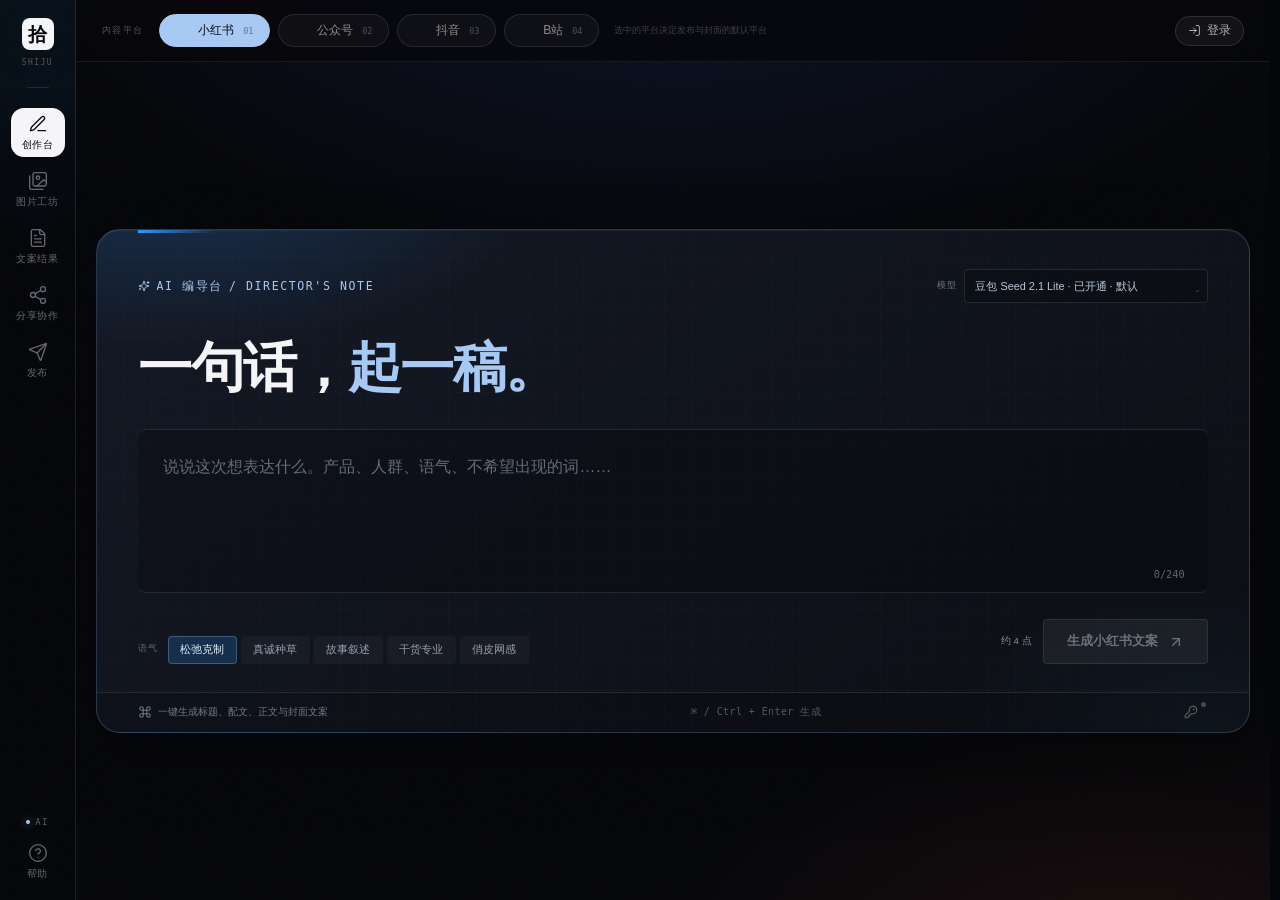
==== commit 0d0c4a42: "平台图标换成真实 logo，去掉生成成功悬浮提示 - 顶部平台选择用小红书/微信/抖音/B站 真实图标替换彩色圆点 - 生成成功后不再弹「豆包已生成…」悬浮提示 - 新增 public/icons 四" ====
--- a/judou/index.html
+++ b/judou/index.html
@@ -36,8 +36,8 @@
       body { margin: 0; }
       .boot { min-height: 100vh; display: grid; place-items: center; background: #050609; color: #f5f5f7; font-family: "PingFang SC", "Microsoft YaHei UI", sans-serif; letter-spacing: 0.16em; }
     </style>
-    <script type="module" crossorigin src="./assets/index-DLKwHuEi.js"></script>
-    <link rel="stylesheet" crossorigin href="./assets/index-myc46DU8.css">
+    <script type="module" crossorigin src="./assets/index-DecK7R_e.js"></script>
+    <link rel="stylesheet" crossorigin href="./assets/index-B2KUNXzD.css">
   </head>
   <body>
     <div id="root"><div class="boot">拾句 SHIJU</div></div>
--- a/judou/assets/index-B2KUNXzD.css
+++ b/judou/assets/index-B2KUNXzD.css
@@ -0,0 +1 @@
+@font-face{font-family:"Noto Serif SC";src:url(../fonts/noto-serif-sc-subset.woff2) format("woff2");font-weight:400 700;font-style:normal;font-display:swap}@font-face{font-family:"Instrument Serif";src:url(../fonts/instrument-serif-normal.woff2) format("woff2");font-weight:400;font-style:normal;font-display:swap}@font-face{font-family:"Instrument Serif";src:url(../fonts/instrument-serif-italic.woff2) format("woff2");font-weight:400;font-style:italic;font-display:swap}:root{--paper: #edf0e7;--paper-deep: #dfe4d6;--paper-bright: #fbfcf7;--paper-white: #ffffff;--ink: #171e19;--ink-soft: #2e352f;--ink-muted: #565e52;--ink-faint: #68705f;--line: rgba(23, 30, 25, .12);--line-strong: rgba(23, 30, 25, .22);--moss: #14211c;--moss-2: #1a2b24;--moss-3: #24382f;--lime: #d7e6b4;--lime-bright: #e9f3cb;--red: #d94732;--red-deep: #b93523;--coral: #efc7b6;--sage: #91a68f;--amber: #e0a36a;--font-serif: "Noto Serif SC", "Songti SC", "STSong", "SimSun", serif;--font-serif-latin: "Instrument Serif", "Iowan Old Style", "Palatino Linotype", Palatino, serif;--font-sans: "PingFang SC", "Hiragino Sans GB", "Microsoft YaHei", "Noto Sans SC", -apple-system, BlinkMacSystemFont, "Segoe UI", sans-serif;--font-mono: "SFMono-Regular", "Roboto Mono", "Cascadia Mono", "Consolas", monospace;--shadow-sheet: 0 34px 80px -54px rgba(23, 30, 25, .58), 0 2px 0 rgba(255, 255, 255, .62) inset;--shadow-dark: 0 34px 70px -46px rgba(10, 20, 15, .9);--ease: cubic-bezier(.22, 1, .36, 1)}*,*:before,*:after{box-sizing:border-box}html{min-width:320px;background:var(--paper);scroll-behavior:smooth}body{margin:0;min-width:320px;color:var(--ink);font-family:var(--font-sans);background-color:var(--paper);background-image:radial-gradient(1000px 560px at 96% -8%,rgba(215,230,180,.27),transparent 62%),radial-gradient(860px 560px at -8% 38%,rgba(255,255,250,.66),transparent 66%),linear-gradient(115deg,rgba(217,71,50,.022),transparent 36%);-webkit-font-smoothing:antialiased;text-rendering:optimizeLegibility}body:before{position:fixed;inset:0;z-index:1000;pointer-events:none;content:"";opacity:.035;background-image:url("data:image/svg+xml,%3Csvg xmlns='http://www.w3.org/2000/svg' width='180' height='180'%3E%3Cfilter id='n'%3E%3CfeTurbulence type='fractalNoise' baseFrequency='.82' numOctaves='3' stitchTiles='stitch'/%3E%3C/filter%3E%3Crect width='100%25' height='100%25' filter='url(%23n)'/%3E%3C/svg%3E");mix-blend-mode:multiply}button,input,textarea,select{color:inherit;font:inherit}button{padding:0;cursor:pointer;background:none;border:0}button:disabled{cursor:not-allowed}img{display:block;max-width:100%}h1,h2,h3,h4,p{margin:0}ul,ol{margin:0;padding:0}a{color:inherit}::selection{color:var(--ink);background:var(--lime)}:focus-visible{outline:2px solid var(--red);outline-offset:3px}input:focus-visible,textarea:focus-visible,select:focus-visible{outline:none}input::placeholder,textarea::placeholder{color:#7b8373;opacity:1}::-webkit-scrollbar{width:10px;height:10px}::-webkit-scrollbar-track{background:transparent}::-webkit-scrollbar-thumb{background:#1b211d2e;border:3px solid transparent;border-radius:999px;background-clip:padding-box}.sr-only{position:absolute;width:1px;height:1px;padding:0;margin:-1px;overflow:hidden;clip:rect(0,0,0,0);white-space:nowrap;border:0}.eyebrow{display:inline-flex;gap:6px;align-items:center;color:var(--ink-muted);font-family:var(--font-mono);font-size:9.5px;font-weight:500;line-height:1.4;letter-spacing:.16em;text-transform:uppercase}.eyebrow--light{color:#f7f2e88c}.serif-italic{font-family:var(--font-serif-latin);font-style:italic}.auto-textarea{display:block;width:100%;overflow:hidden;resize:none}.spin{animation:spin 1s linear infinite}.live-dot{display:inline-block;width:5px;height:5px;background:var(--red);border-radius:50%;box-shadow:0 0 0 3px #d947321f}.live-dot--light{background:var(--lime);box-shadow:0 0 0 3px #d7e6b44d;animation:live-pulse 2s ease-in-out infinite}.mini-loader{width:13px;height:13px;border:1.5px solid rgba(27,33,29,.25);border-top-color:var(--ink);border-radius:50%;animation:spin .7s linear infinite}.btn{display:inline-flex;gap:8px;align-items:center;justify-content:center;min-height:36px;padding:0 14px;color:var(--ink);font-size:11.5px;font-weight:500;line-height:1;letter-spacing:.01em;border:1px solid transparent;border-radius:3px;transition:background .2s var(--ease),border-color .2s var(--ease),color .2s var(--ease),transform .2s var(--ease)}.btn:hover{transform:translateY(-1px)}.btn--primary{color:var(--ink);background:var(--lime);border-color:var(--lime)}.btn--primary:hover{background:var(--lime-bright);border-color:var(--lime-bright)}.btn--outline{color:var(--ink-soft);background:transparent;border-color:var(--line-strong)}.btn--outline:hover{background:#fffdf8a6;border-color:var(--ink-soft)}.btn--ghost{color:var(--ink-muted);background:transparent;border-color:transparent}.btn--ghost:hover{color:var(--ink);background:#1b211d0d}.btn--small{min-height:30px;padding:0 10px;font-size:10.5px}.icon-btn{display:inline-grid;width:34px;height:34px;place-items:center;color:var(--ink-muted);background:transparent;border:1px solid transparent;border-radius:3px;transition:color .2s var(--ease),background .2s var(--ease)}.icon-btn:hover{color:var(--ink);background:#1b211d0f}.text-btn{display:inline-flex;gap:5px;align-items:center;color:var(--ink-muted);font-size:10.5px;border-bottom:1px solid var(--line-strong);transition:color .2s var(--ease)}.text-btn:hover{color:var(--ink)}.avatar{display:inline-grid;flex:0 0 auto;width:27px;height:27px;place-items:center;color:#4f3a2c;font-family:var(--font-serif);font-size:10px;font-weight:600;background:var(--coral);border:2px solid var(--paper);border-radius:50%}.avatar--self{color:var(--paper-bright);background:var(--moss)}.avatar--account{width:29px;height:29px;border-color:transparent}.avatar--more{color:var(--ink-muted);font-family:var(--font-sans);font-size:13px;font-weight:400;background:transparent;border:1px dashed var(--line-strong)}.material-grid img{object-fit:cover}@keyframes spin{to{transform:rotate(360deg)}}@keyframes live-pulse{0%,to{opacity:1}50%{opacity:.45}}@keyframes fade-up{0%{opacity:0;transform:translateY(10px)}to{opacity:1;transform:translateY(0)}}@keyframes modal-in{0%{opacity:0;transform:translateY(16px) scale(.992)}to{opacity:1;transform:translateY(0) scale(1)}}@keyframes toast-in{0%{opacity:0;transform:translate(-50%,12px)}to{opacity:1;transform:translate(-50%)}}@media(prefers-reduced-motion:reduce){*,*:before,*:after{scroll-behavior:auto!important;animation-duration:.01ms!important;animation-iteration-count:1!important;transition-duration:.01ms!important}}.app{position:relative;z-index:1;min-height:100vh}.rail{position:fixed;inset:0 auto 0 0;z-index:40;display:flex;flex-direction:column;align-items:center;width:76px;padding:18px 0 16px;color:var(--paper-bright);background:radial-gradient(180px 280px at 50% 10%,rgba(215,230,180,.1),transparent 70%),var(--moss);border-right:1px solid rgba(255,255,255,.06)}.rail:after{position:absolute;inset:0;pointer-events:none;content:"";background-image:linear-gradient(rgba(255,255,255,.034) 1px,transparent 1px);background-size:100% 26px;opacity:.45}.rail__brand{position:relative;z-index:1;display:flex;flex-direction:column;gap:8px;align-items:center;color:var(--paper-bright)}.rail__seal{display:grid;width:34px;height:34px;place-items:center;color:#f8f1e3;font-family:var(--font-serif);font-size:23px;font-weight:600;line-height:1;background:var(--red);border-radius:1px;box-shadow:0 0 0 1px #ffffff29 inset;transition:transform .25s var(--ease)}.rail__brand:hover .rail__seal{transform:rotate(-4deg)}.rail__wordmark{color:#f8f3e999;font-family:var(--font-mono);font-size:7px;letter-spacing:.19em}.rail__line{position:relative;z-index:1;width:22px;height:1px;margin:20px 0;background:#ffffff21}.rail__nav{position:relative;z-index:1;display:flex;flex-direction:column;gap:8px;align-items:center}.rail__item{position:relative;display:flex;flex-direction:column;gap:4px;align-items:center;justify-content:center;width:54px;height:49px;color:#f8f3e970;font-size:8px;letter-spacing:.06em;border-radius:3px;transition:color .2s var(--ease),background .2s var(--ease)}.rail__item span{white-space:nowrap}.rail__item:hover{color:var(--paper-bright);background:#ffffff0f}.rail__item.is-active{color:var(--moss);background:var(--lime)}.rail__item.is-active:hover{background:var(--lime-bright)}.rail__bottom{position:relative;z-index:1;display:flex;flex-direction:column;gap:6px;align-items:center;margin-top:auto}.rail__signal{display:flex;gap:5px;align-items:center;margin-bottom:7px;color:#f8f3e957;font-family:var(--font-mono);font-size:7px;letter-spacing:.16em}.rail__signal i{width:4px;height:4px;background:var(--lime);border-radius:50%;box-shadow:0 0 8px #d7e6b4cc}.rail__item--last{height:44px}.app__main{min-height:100vh;margin-left:76px}.topbar{position:sticky;top:0;z-index:30;display:flex;gap:18px;align-items:center;justify-content:space-between;height:66px;padding:0 30px;background:#edf0e7e0;border-bottom:1px solid var(--line);-webkit-backdrop-filter:blur(18px);backdrop-filter:blur(18px)}.topbar__left,.topbar__right{display:flex;gap:12px;align-items:center;min-width:0}.topbar__left{gap:16px}.wordmark{display:flex;gap:8px;align-items:center;flex:0 0 auto}.wordmark__seal{display:grid;width:27px;height:27px;place-items:center;color:#f8f1e3;font-family:var(--font-serif);font-size:18px;font-weight:600;line-height:1;background:var(--red);border-radius:1px}.wordmark__text{font-family:var(--font-serif);font-size:17px;font-weight:600;letter-spacing:.06em}.wordmark__en{align-self:flex-end;margin-bottom:5px;color:var(--ink-faint);font-family:var(--font-mono);font-size:7.5px;letter-spacing:.16em}.topbar__divider{width:1px;height:18px;background:var(--line)}.breadcrumb{display:flex;gap:7px;align-items:center;color:var(--ink-muted);font-size:11.5px;white-space:nowrap}.breadcrumb svg{color:#aaa495}.breadcrumb strong{max-width:190px;overflow:hidden;color:var(--ink);font-weight:500;text-overflow:ellipsis}.save-state{display:inline-flex;gap:5px;align-items:center;margin-left:4px;color:var(--ink-faint);font-size:10px;white-space:nowrap;transition:color .2s var(--ease)}.save-state.is-saving{color:var(--ink-muted)}.save-state.is-saving svg{animation:live-pulse 1s ease-in-out infinite}.topbar__right{gap:7px;flex:0 0 auto}.quota-chip{display:flex;gap:8px;align-items:center;height:27px;padding:0 9px;color:var(--ink-muted);font-size:9.5px;border:1px solid var(--line);border-radius:2px;transition:border-color .2s var(--ease)}.quota-chip__bar{display:block;width:35px;height:3px;overflow:hidden;background:#1b211d1f;border-radius:999px}.quota-chip__bar i{display:block;height:100%;background:var(--ink);border-radius:inherit}.avatar-stack{display:flex;align-items:center;padding-left:5px}.avatar-stack .avatar{margin-left:-7px}.avatar-stack .avatar:first-child{margin-left:0}.topbar__icon{margin-left:4px}.topbar__share{min-height:32px}.topbar__export{min-height:34px;padding:0 13px;font-size:11px}.account-btn{display:flex;gap:8px;align-items:center;min-height:38px;padding-left:12px;margin-left:3px;border-left:1px solid var(--line);border-radius:0}.account-btn__copy{display:flex;flex-direction:column;gap:2px;align-items:flex-start;min-width:0}.account-btn__copy b{font-size:10.5px;font-weight:600;white-space:nowrap}.account-btn__copy small{color:var(--ink-faint);font-size:8.5px;white-space:nowrap}.account-btn>svg{color:var(--ink-faint)}.export-menu{position:relative}.export-menu__panel{position:absolute;top:calc(100% + 10px);right:0;z-index:50;width:286px;padding:9px;background:var(--paper-bright);border:1px solid var(--line-strong);border-radius:4px;box-shadow:0 28px 60px -28px #1b211d6b;animation:fade-up .16s var(--ease) both}.export-menu__eyebrow{display:block;padding:8px 10px 9px;color:var(--ink-faint);font-family:var(--font-mono);font-size:8px;letter-spacing:.16em;border-bottom:1px solid var(--line)}.export-menu__item{display:flex;gap:10px;align-items:center;width:100%;padding:10px;color:var(--ink-soft);font-size:11px;text-align:left;border-radius:2px;transition:background .16s var(--ease)}.export-menu__item:hover{background:var(--paper-deep)}.export-menu__item svg{color:var(--ink-muted)}.export-menu__item span{flex:1}.export-menu__item small{color:var(--ink-faint);font-family:var(--font-mono);font-size:8px}.export-menu__foot{display:flex;gap:6px;align-items:center;padding:9px 10px 4px;margin-top:5px;color:var(--ink-faint);font-size:9px;border-top:1px solid var(--line)}.mobile-nav{position:relative;display:none}.mobile-menu-toggle{display:none}.mobile-menu{position:fixed;top:66px;right:12px;z-index:80;width:244px;padding:8px;background:var(--paper-bright);border:1px solid var(--line-strong);border-radius:4px;box-shadow:0 28px 60px -24px #1b211d7a;animation:fade-up .18s var(--ease) both}.mobile-menu__eyebrow{display:block;padding:8px 9px 9px;color:var(--ink-faint);font-family:var(--font-mono);font-size:7.5px;letter-spacing:.15em;border-bottom:1px solid var(--line)}.mobile-menu>button{display:flex;gap:9px;align-items:center;width:100%;padding:9px;color:var(--ink-soft);text-align:left;border-radius:2px;transition:background .16s var(--ease)}.mobile-menu>button:hover{background:var(--paper-deep)}.mobile-menu__icon{display:grid;flex:0 0 auto;width:28px;height:28px;place-items:center;color:var(--ink-muted);border:1px solid var(--line)}.mobile-menu>button>span:nth-child(2){display:flex;flex:1;flex-direction:column;gap:2px}.mobile-menu b{font-size:10px;font-weight:500}.mobile-menu small{color:var(--ink-faint);font-size:8px}.mobile-menu>button>svg{color:var(--ink-faint)}.workspace{width:100%;max-width:1740px;padding:26px 30px 32px;margin:0 auto}.workspace-head{display:flex;gap:30px;align-items:flex-end;justify-content:space-between;padding-bottom:22px}.workspace-head__copy{min-width:0}.headline-meta{display:flex;gap:14px;align-items:center;margin-bottom:9px}.status-badge{display:inline-flex;gap:5px;align-items:center;padding:3px 7px;color:#536642;font-family:var(--font-mono);font-size:8px;letter-spacing:.09em;background:#d7e6b485;border:1px solid rgba(83,102,66,.2);border-radius:2px}.status-badge i{width:4px;height:4px;background:#5e7b45;border-radius:50%}.workspace-head h1{display:flex;align-items:flex-end;color:var(--ink);font-family:var(--font-serif);font-size:clamp(38px,4.1vw,60px);font-weight:600;line-height:1.08;letter-spacing:-.025em}.title-period{color:var(--red);font-family:var(--font-serif-latin);font-size:.78em;line-height:.8}.workspace-subtitle{display:flex;gap:11px;align-items:baseline;margin-top:9px;color:var(--ink-muted);font-size:11px}.serif-italic{color:var(--ink-soft);font-family:var(--font-serif-latin);font-size:18px;letter-spacing:.01em}.subtitle-divider{width:22px;height:1px;background:var(--line-strong)}.workspace-head__side{display:flex;flex-direction:column;gap:12px;align-items:flex-end;flex:0 0 auto}.project-stats{display:flex;gap:0;color:var(--ink-faint);font-size:9.5px;white-space:nowrap}.project-stats span{padding:0 13px;border-left:1px solid var(--line)}.project-stats span:last-child{padding-right:0}.project-stats b{margin-right:3px;color:var(--ink);font-family:var(--font-serif-latin);font-size:16px;font-weight:400;letter-spacing:.01em}.workspace-actions{display:flex;gap:7px}.workspace-actions .btn{min-height:34px}.workspace-grid{display:grid;grid-template-columns:minmax(0,1fr) clamp(420px,32.5vw,520px);gap:22px;align-items:start}.workspace-grid__main{display:flex;flex-direction:column;gap:15px;min-width:0}.workspace-footer{display:flex;gap:20px;align-items:center;justify-content:space-between;padding:28px 2px 4px;color:var(--ink-faint);font-size:9px;letter-spacing:.035em}.workspace-footer span{display:inline-flex;gap:6px;align-items:center}.composer{position:relative;padding:19px 21px 0;overflow:hidden;color:var(--paper-bright);background:radial-gradient(560px 260px at 88% -50%,rgba(215,230,180,.19),transparent 65%),radial-gradient(360px 210px at -8% 100%,rgba(217,71,50,.16),transparent 70%),var(--moss);border:1px solid rgba(255,255,255,.075);border-radius:7px;box-shadow:var(--shadow-dark);animation:fade-up .55s var(--ease) both}.composer:before{position:absolute;inset:0;pointer-events:none;content:"";background-image:linear-gradient(rgba(255,255,255,.026) 1px,transparent 1px),linear-gradient(90deg,rgba(255,255,255,.022) 1px,transparent 1px);background-size:29px 29px;-webkit-mask-image:linear-gradient(180deg,black,transparent 90%);mask-image:linear-gradient(180deg,black,transparent 90%)}.composer:after{position:absolute;top:0;left:21px;width:44px;height:2px;content:"";background:var(--lime)}.composer.is-focused{border-color:#d7e6b44d}.composer__top,.composer__heading-row,.composer__field,.composer__bottom,.composer__status{position:relative;z-index:1}.composer__top{display:flex;gap:16px;align-items:center;justify-content:space-between}.composer__label{display:flex;gap:13px;align-items:center;min-width:0}.composer__index{color:#f8f3e940;font-family:var(--font-mono);font-size:8px;letter-spacing:.12em}.composer__model{position:relative;display:flex;gap:7px;align-items:center;flex:0 0 auto}.composer__model:after{position:absolute;right:8px;bottom:9px;pointer-events:none;color:#f8f3e973;font-size:9px;content:"⌄"}.composer__model-label{color:#f8f3e952;font-family:var(--font-mono);font-size:8px;letter-spacing:.12em;text-transform:uppercase}.composer__model select{max-width:164px;height:27px;padding:0 23px 0 8px;color:#f8f3e9b3;font-size:9.5px;background:#ffffff0e;border:1px solid rgba(255,255,255,.1);border-radius:2px;outline:none;appearance:none}.composer__model select:disabled{opacity:.55}.composer__heading-row{display:flex;align-items:flex-end;justify-content:space-between;margin:9px 0 12px}.composer__heading-row h2{color:var(--paper-bright);font-family:var(--font-serif);font-size:25px;font-weight:500;line-height:1.35;letter-spacing:-.02em}.composer__heading-row h2 em{color:var(--lime);font-style:normal}.composer__prompt-idea{display:inline-flex;gap:4px;align-items:center;padding-bottom:3px;color:#f8f3e966;font-size:9px;border-bottom:1px solid rgba(248,243,233,.12);transition:color .2s var(--ease)}.composer__prompt-idea:hover{color:var(--lime)}.composer__field{padding:10px 12px 7px;background:#0000002b;border:1px solid rgba(255,255,255,.13);border-radius:3px;transition:border-color .2s var(--ease),background .2s var(--ease)}.composer.is-focused .composer__field{background:#0000003b;border-color:#d7e6b466}.composer__field textarea{max-height:100px;color:var(--paper-bright);font-size:13.5px;line-height:1.7;background:transparent;border:0;outline:0}.composer__field textarea::placeholder{color:#f8f3e947}.composer__field-foot{display:flex;gap:12px;align-items:center;justify-content:space-between;margin-top:5px}.composer__field-foot>span{display:flex;gap:7px;align-items:center;min-width:0;overflow:hidden;color:#f8f3e94f;font-size:9px;text-overflow:ellipsis;white-space:nowrap}.composer__field-foot>span i{width:3px;height:3px;background:var(--red);border-radius:50%}.composer__field-foot small{color:#f8f3e942;font-family:var(--font-mono);font-size:8px;white-space:nowrap}.composer__bottom{display:flex;gap:18px;align-items:flex-end;justify-content:space-between;padding:13px 0 14px}.tone-picker{display:flex;gap:9px;align-items:flex-start;min-width:0}.tone-picker__label{padding-top:6px;color:#f8f3e947;font-family:var(--font-mono);font-size:8px;letter-spacing:.12em;text-transform:uppercase}.tone-picker__options{display:flex;flex-wrap:wrap;gap:4px}.tone-picker__options button{height:27px;padding:0 8px;color:#f8f3e985;font-size:9.5px;border:1px solid rgba(255,255,255,.1);border-radius:2px;transition:color .18s var(--ease),border-color .18s var(--ease),background .18s var(--ease)}.tone-picker__options button:hover{color:var(--paper-bright);border-color:#ffffff38}.tone-picker__options button.is-active{color:var(--moss);background:var(--lime);border-color:var(--lime)}.composer__cta-wrap{display:flex;gap:11px;align-items:center;flex:0 0 auto}.composer__cost{max-width:100px;color:#f8f3e94d;font-size:8.5px;line-height:1.5;text-align:right;white-space:nowrap}.composer__submit{display:inline-flex;gap:8px;align-items:center;justify-content:center;height:39px;padding:0 14px;color:var(--moss);font-size:10.5px;font-weight:600;white-space:nowrap;background:var(--lime);border:1px solid var(--lime);border-radius:2px;transition:background .2s var(--ease),transform .2s var(--ease),box-shadow .2s var(--ease)}.composer__submit:hover:not(:disabled){background:var(--lime-bright);box-shadow:0 0 0 4px #d7e6b41a;transform:translateY(-1px)}.composer__submit:disabled{color:#f8f3e957;background:#f8f3e914;border-color:#f8f3e91a}.composer__status{display:flex;gap:12px;align-items:center;min-height:31px;padding:0 21px;margin:0 -21px;color:#f8f3e952;font-size:8.5px;background:#00000024;border-top:1px solid rgba(255,255,255,.07)}.composer__hint{display:inline-flex;gap:6px;align-items:center}.composer__shortcut{display:inline-flex;gap:4px;align-items:center;margin-left:auto;color:#f8f3e940;font-family:var(--font-mono);font-size:7.5px;letter-spacing:.04em}.composer__progress{display:flex;gap:3px;width:140px;flex:0 0 auto}.composer__progress span{flex:1;height:2px;background:#ffffff24;border-radius:2px;transition:background .3s var(--ease)}.composer__progress span.is-done{background:var(--lime)}.composer.is-generating .composer__progress span.is-done{animation:live-pulse 1.1s ease-in-out infinite}.platform-bar{display:flex;gap:14px;align-items:stretch;justify-content:space-between;min-height:50px;border-bottom:1px solid var(--line-strong)}.platform-tabs{display:flex;gap:0;min-width:0;overflow-x:auto;scrollbar-width:none}.platform-tabs::-webkit-scrollbar{display:none}.platform-tab{position:relative;display:flex;flex:0 0 auto;gap:8px;align-items:center;padding:8px 16px 9px 10px;color:var(--ink-muted);text-align:left;border-right:1px solid var(--line);transition:background .2s var(--ease),color .2s var(--ease)}.platform-tab:first-child{padding-left:2px}.platform-tab:last-child{border-right:0}.platform-tab:hover{color:var(--ink);background:#fffdf866}.platform-tab.is-active{color:var(--ink);background:transparent}.platform-tab.is-active:after{position:absolute;right:10px;bottom:-1px;left:10px;height:2px;content:"";background:var(--ink)}.platform-tab:first-child.is-active:after{left:2px}.platform-tab__index{color:var(--ink-faint);font-family:var(--font-mono);font-size:8px;letter-spacing:.06em}.platform-tab__body{display:flex;flex-direction:column;gap:2px}.platform-tab__name{display:flex;gap:5px;align-items:center;font-size:11.5px;font-weight:600;line-height:1.25;white-space:nowrap}.platform-tab__name i{width:5px;height:5px;background:var(--platform-accent);border-radius:50%}.platform-tab__format{color:var(--ink-faint);font-size:8.5px;line-height:1.3;white-space:nowrap}.platform-tab__active-dot{position:absolute;top:10px;right:8px;width:3px;height:3px;background:var(--platform-accent);border-radius:50%}.platform-bar__side{display:flex;gap:13px;align-items:center;flex:0 0 auto;padding-bottom:2px}.platform-bar__ready{display:inline-flex;gap:4px;align-items:center;color:var(--ink-faint);font-size:9px;white-space:nowrap}.platform-bar__ready svg{color:#5e7b45}.draft-editor{position:relative;padding:24px 32px 0;overflow:hidden;background:linear-gradient(180deg,rgba(255,255,255,.38),transparent 22%),var(--paper-bright);border:1px solid var(--line);border-radius:3px;box-shadow:var(--shadow-sheet);animation:fade-up .6s .08s var(--ease) both}.draft-editor__head{display:flex;flex-direction:column}.draft-editor__topline{display:flex;gap:18px;align-items:center;justify-content:space-between}.draft-editor__state{display:inline-flex;gap:6px;align-items:center;color:var(--ink-faint);font-size:8.5px;letter-spacing:.02em}.draft-editor__state .live-dot{width:4px;height:4px}.title-field{position:relative;padding:14px 0 0}.draft-title{padding:0 46px 9px 0;overflow:hidden;color:var(--ink);font-family:var(--font-serif);font-size:clamp(25px,2.2vw,34px);font-weight:600;line-height:1.42;letter-spacing:-.02em;background:transparent;border:0;outline:0}.draft-title::placeholder{color:#b8b2a4}.field-count{position:absolute;right:0;bottom:14px;color:var(--ink-faint);font-family:var(--font-mono);font-size:8px;letter-spacing:.03em}.field-count.is-over{color:var(--red)}.dek-field{display:flex;flex-direction:column;gap:4px;padding:4px 0 13px}.dek-field label{color:var(--ink-faint);font-family:var(--font-mono);font-size:8px;letter-spacing:.13em;text-transform:uppercase}.dek-field input{width:100%;padding:0;color:var(--ink-muted);font-size:11.5px;line-height:1.6;background:transparent;border:0;outline:0}.draft-editor__rule{height:1px;margin:2px 0 13px;background:var(--line)}.body-label{display:flex;gap:16px;align-items:center;justify-content:space-between;color:var(--ink-faint);font-family:var(--font-mono);font-size:8px;letter-spacing:.12em}.body-label__meta{color:#aaa494}.block-list{padding-top:9px}.copy-block{display:grid;grid-template-columns:22px minmax(0,1fr);gap:9px;padding:4px 0;animation:fade-up .36s var(--ease) both}.copy-block__gutter{padding-top:6px;color:#beb8a9;font-family:var(--font-mono);font-size:7.5px;line-height:1.2;letter-spacing:.06em;text-align:right}.copy-block__content{position:relative;min-width:0}.block-text{width:100%;padding:2px 24px 2px 0;overflow:hidden;color:#3b4039;font-family:var(--font-sans);font-size:13px;line-height:1.95;white-space:pre-wrap;background:transparent;border:0;outline:0;resize:none}.block-text::placeholder{color:#b6b0a2}.block-text--h2{padding-top:11px;color:var(--ink);font-family:var(--font-serif);font-size:19px;font-weight:600;line-height:1.55;letter-spacing:-.01em}.block-kind{display:inline-block;margin-bottom:2px;color:var(--red);font-family:var(--font-mono);font-size:7.5px;font-weight:500;letter-spacing:.14em}.block-quote-mark{position:absolute;top:10px;left:0;color:#d9473257;font-family:var(--font-serif-latin);font-size:31px;line-height:1}.copy-block--quote{padding:6px 0}.copy-block--quote .copy-block__content{padding:8px 0 6px 18px;border-left:2px solid var(--red)}.block-text--quote{padding-left:0;color:var(--ink-soft);font-family:var(--font-serif);font-size:15px;line-height:1.85}.copy-block--shot .copy-block__gutter{padding-top:8px;color:var(--red);font-size:7px;letter-spacing:.03em}.shot-label{display:inline-flex;align-items:center;height:17px;padding:0 5px;margin-bottom:1px;color:var(--ink-muted);font-family:var(--font-mono);font-size:7.5px;letter-spacing:.06em;background:var(--paper-deep);border-radius:1px}.block-text--shot{padding-top:3px;color:#44483f;font-size:12px;line-height:1.85}.block-remove{position:absolute;top:2px;right:-3px;display:grid;width:23px;height:23px;place-items:center;color:var(--ink-faint);background:var(--paper-bright);border:1px solid var(--line);border-radius:2px;opacity:0;transition:opacity .16s var(--ease),color .16s var(--ease)}.copy-block:hover .block-remove,.block-remove:focus-visible{opacity:1}.block-remove:hover{color:var(--red)}.block-add{display:flex;flex-wrap:wrap;gap:6px;padding:10px 0 2px 31px}.block-add button{display:inline-flex;gap:3px;align-items:center;height:25px;padding:0 7px;color:var(--ink-faint);font-size:9px;border:1px dashed var(--line-strong);border-radius:2px;transition:color .18s var(--ease),border-color .18s var(--ease)}.block-add button:hover{color:var(--ink);border-color:var(--ink-muted)}.tag-section{padding:15px 0 13px;margin-top:11px;border-top:1px solid var(--line)}.tag-section__label{display:flex;gap:14px;align-items:center;justify-content:space-between;color:var(--ink-faint);font-family:var(--font-mono);font-size:8px;letter-spacing:.1em}.tag-section__label small{color:#b0aa9b;font-size:8px;letter-spacing:.02em}.tag-editor{display:flex;flex-wrap:wrap;gap:5px;align-items:center;margin-top:9px}.tag-pill{display:inline-flex;gap:4px;align-items:center;height:23px;padding:0 9px;color:var(--ink-soft);font-size:10px;background:var(--paper);border:1px solid var(--line);border-radius:2px}.tag-pill button{display:inline-grid;place-items:center;color:var(--ink-faint)}.tag-pill button:hover{color:var(--red)}.tag-editor input{width:84px;min-height:23px;padding:0 6px;color:var(--ink-muted);font-size:10px;background:transparent;border:1px dashed var(--line-strong);border-radius:2px;outline:none}.editor-media{display:flex;gap:10px;align-items:center;padding:10px;margin-bottom:13px;background:#e8e0d159;border:1px solid var(--line)}.editor-media__cover{flex:0 0 auto;width:32px;height:42px;overflow:hidden;background:var(--paper-deep);border-radius:1px}.editor-media__cover img{width:100%;height:100%;object-fit:cover}.editor-media__copy{display:flex;flex-direction:column;gap:3px;min-width:0}.editor-media__copy span{font-size:10.5px;font-weight:600}.editor-media__copy small{overflow:hidden;color:var(--ink-faint);font-size:8.5px;text-overflow:ellipsis;white-space:nowrap}.editor-media__thumbs{display:flex;margin-left:auto}.editor-media__thumbs span{width:21px;height:28px;margin-left:-6px;background-size:cover;background-position:center;border:1px solid var(--paper-bright)}.editor-media .btn{margin-left:2px}.ai-inline{padding:14px 32px 15px;margin:0 -32px;color:var(--paper-bright);background:var(--moss-2);border-top:1px solid rgba(255,255,255,.08)}.ai-inline__head{display:flex;gap:15px;align-items:center;justify-content:space-between}.ai-inline__title{display:inline-flex;gap:6px;align-items:center;color:var(--paper-bright);font-size:10.5px;font-weight:500}.ai-inline__title svg{color:var(--lime)}.ai-inline__note{display:inline-flex;gap:5px;align-items:center;max-width:62%;overflow:hidden;color:#f8f3e959;font-size:8px;text-overflow:ellipsis;white-space:nowrap}.ai-inline__note svg{flex:0 0 auto;color:#d7e6b48c}.ai-inline__actions{display:flex;flex-wrap:wrap;gap:5px;margin-top:10px}.ai-inline__actions button{height:24px;padding:0 8px;color:#f8f3e994;font-size:8.5px;border:1px solid rgba(255,255,255,.12);border-radius:2px;transition:color .18s var(--ease),border-color .18s var(--ease),background .18s var(--ease)}.ai-inline__actions button:hover:not(:disabled){color:var(--lime);background:#d7e6b40f;border-color:#d7e6b45c}.ai-inline__actions button:disabled{opacity:.45}.ai-inline__form{display:flex;gap:6px;align-items:center;height:36px;padding:0 4px 0 10px;margin-top:8px;background:#0000002e;border:1px solid rgba(255,255,255,.12);border-radius:2px}.ai-inline__form>svg{flex:0 0 auto;color:#d7e6b49e}.ai-inline__form input{flex:1;min-width:0;height:100%;color:var(--paper-bright);font-size:10px;background:transparent;border:0;outline:none}.ai-inline__form input::placeholder{color:#f8f3e942}.ai-inline__form>button{display:grid;width:27px;height:27px;place-items:center;color:var(--moss);background:var(--lime);border-radius:2px;transition:opacity .2s var(--ease)}.ai-inline__form>button:disabled{color:#f8f3e980;background:#ffffff1f}.ai-inline.is-busy .ai-inline__note{color:var(--lime)}.cover{position:relative;width:100%;overflow:hidden;color:#faf5e9;background:#17231e;isolation:isolate;container-type:inline-size}.cover__frame{position:absolute;inset:0;z-index:0;overflow:hidden}.cover__frame img{width:100%;height:100%;object-fit:cover;transition:filter .35s var(--ease)}.cover__wash{position:absolute;inset:0;background:linear-gradient(180deg,rgba(9,13,10,.3) 0%,transparent 34%,rgba(7,10,8,.16) 56%,rgba(7,10,8,.82) 100%),radial-gradient(120% 86% at 50% 50%,transparent 40%,rgba(7,10,8,.44) 100%)}.cover__grain{position:absolute;inset:0;z-index:3;pointer-events:none;content:"";opacity:.15;background-image:url("data:image/svg+xml,%3Csvg xmlns='http://www.w3.org/2000/svg' width='160' height='160'%3E%3Cfilter id='g'%3E%3CfeTurbulence type='fractalNoise' baseFrequency='.9' numOctaves='2' stitchTiles='stitch'/%3E%3C/filter%3E%3Crect width='100%25' height='100%25' filter='url(%23g)'/%3E%3C/svg%3E");mix-blend-mode:overlay}.cover__content{position:relative;z-index:2;display:flex;flex-direction:column;justify-content:space-between;width:100%;height:100%;padding:6.8cqw 6.2cqw 5.6cqw}.cover__topline{display:flex;gap:8px;align-items:flex-start;justify-content:space-between}.cover__kicker{display:inline-flex;gap:1.2cqw;align-items:center;max-width:74%;padding-top:.7cqw;color:#faf5e9cc;font-family:var(--font-mono);font-size:clamp(5.5px,1.55cqw,12px);line-height:1.4;letter-spacing:.17em;text-transform:uppercase}.cover__mark{display:grid;flex:0 0 auto;width:clamp(16px,7.4cqw,52px);height:clamp(16px,7.4cqw,52px);place-items:center;color:#f7f0e1;font-family:var(--font-serif);font-size:clamp(10px,4.7cqw,33px);font-weight:600;line-height:1;background:var(--red);border:1px solid rgba(255,245,230,.35);border-radius:.4cqw;transform:rotate(2deg);box-shadow:0 5px 20px #00000029}.cover__headline{display:flex;flex-direction:column;align-items:flex-start;margin-top:auto;padding-top:5cqw;color:#fbf6ea;font-family:var(--font-serif);font-size:clamp(16px,11.2cqw,82px);font-weight:600;line-height:1.1;letter-spacing:-.035em;text-wrap:balance;text-shadow:0 3px 26px rgba(0,0,0,.22)}.cover__headline span{display:block}.cover__headline span:nth-child(2){margin-left:.58em}.cover__headline .is-accent{color:var(--lime)}.cover__bottom{display:flex;gap:3cqw;align-items:flex-end;justify-content:space-between;padding-top:2.6cqw;margin-top:3.3cqw;border-top:1px solid rgba(250,245,233,.32)}.cover__sub{max-width:58%;color:#faf5e9d1;font-size:clamp(6.5px,2.15cqw,16px);line-height:1.5;letter-spacing:.025em}.cover__footer{color:#faf5e980;font-family:var(--font-mono);font-size:clamp(5px,1.65cqw,12px);line-height:1.5;letter-spacing:.06em;text-align:right}.cover__watermark{position:absolute;top:50%;right:2.1cqw;z-index:4;display:flex;gap:.8cqw;align-items:center;color:#faf5e961;font-family:var(--font-mono);font-size:clamp(4px,1.15cqw,8px);letter-spacing:.13em;writing-mode:vertical-rl;transform:translateY(-50%) rotate(180deg)}.cover__watermark-seal{display:grid;width:clamp(10px,3.2cqw,24px);height:clamp(10px,3.2cqw,24px);place-items:center;font-family:var(--font-serif);font-size:clamp(6px,1.8cqw,13px);color:#faf5e98c;border:1px solid rgba(250,245,233,.3);border-radius:50%}.cover--wide .cover__content{padding:4.4cqw 4.7cqw 4.2cqw}.cover--wide .cover__headline{padding-top:2.2cqw;font-size:clamp(13px,7.15cqw,76px);line-height:1.04}.cover--wide .cover__bottom{padding-top:1.4cqw;margin-top:1.7cqw}.cover--wide .cover__kicker{font-size:clamp(5px,1.55cqw,12px)}.cover--tall .cover__content{padding:7.4cqw 7cqw 6.6cqw}.cover--tall .cover__headline{font-size:clamp(16px,12.8cqw,88px);line-height:1.06}.cover--seal{background:linear-gradient(120deg,rgba(255,255,255,.55),transparent 48%),#f1ebde;color:var(--ink)}.cover--seal .cover__frame{inset:20% 19% auto;height:34%;border:1px solid rgba(27,33,29,.16);box-shadow:0 10px 30px -16px #1b211d59}.cover--seal .cover__frame img{filter:saturate(.86) contrast(.98) sepia(.08)}.cover--seal .cover__wash{display:none}.cover--seal .cover__grain{opacity:.09;mix-blend-mode:multiply}.cover--seal .cover__content{padding:7cqw 6.7cqw 5.8cqw}.cover--seal .cover__kicker{color:#1b211d8f;font-size:clamp(5px,1.5cqw,11px)}.cover--seal .cover__mark{color:#f5eee0;background:var(--red);border-color:#b9352333;box-shadow:none}.cover--seal .cover__headline{padding-top:0;color:var(--ink);font-size:clamp(14px,9.8cqw,72px);text-shadow:none}.cover--seal .cover__headline .is-accent{color:var(--red)}.cover--seal .cover__headline span:nth-child(2){margin-left:0}.cover--seal .cover__bottom{border-top-color:#1b211d38}.cover--seal .cover__sub{color:#1b211da8}.cover--seal .cover__footer{color:#1b211d7a}.cover--seal .cover__watermark{color:#1b211d59}.cover--seal .cover__watermark-seal{color:#1b211d73;border-color:#1b211d40}.cover--seal.cover--wide .cover__frame{inset:14% 30% auto;height:39%}.cover--seal.cover--wide .cover__headline{font-size:clamp(14px,6.8cqw,56px)}.cover--brutal .cover__frame img{filter:saturate(.92) contrast(1.08) brightness(.83)}.cover--brutal .cover__wash{background:linear-gradient(180deg,rgba(7,10,8,.16),transparent 30%,rgba(7,10,8,.3) 58%,rgba(7,10,8,.9) 100%),linear-gradient(90deg,rgba(7,10,8,.42),transparent 75%)}.cover--brutal .cover__headline{margin-bottom:-1cqw;color:var(--lime);font-family:var(--font-sans);font-size:clamp(19px,13.3cqw,94px);font-weight:800;line-height:.99;letter-spacing:-.06em;text-shadow:0 4px 15px rgba(0,0,0,.24)}.cover--brutal .cover__headline span:nth-child(2){margin-left:0;color:#fffaf0}.cover--brutal .cover__headline span:nth-child(3){margin-left:.35em}.cover--brutal .cover__headline .is-accent{color:#fffaf0}.cover--brutal .cover__topline{align-items:center}.cover--brutal .cover__bottom{border-top-color:#faf5e970}.cover--brutal.cover--wide .cover__headline{font-size:clamp(18px,9.2cqw,78px)}.cover--film{background:#dfcfba;color:var(--ink)}.cover--film .cover__frame{inset:4.8cqw 4.8cqw auto;height:59%;border:1px solid rgba(27,33,29,.13)}.cover--film .cover__frame img{filter:saturate(.82) contrast(.98) sepia(.12)}.cover--film .cover__wash{background:linear-gradient(180deg,rgba(17,21,17,.24),transparent 34%),linear-gradient(180deg,transparent 55%,rgba(223,207,186,.12) 100%)}.cover--film .cover__content{padding:6.6cqw 6.4cqw 5.4cqw}.cover--film .cover__kicker{color:#faf5e9bf;text-shadow:0 2px 9px rgba(0,0,0,.4)}.cover--film .cover__headline{padding-top:1cqw;color:var(--ink);font-size:clamp(15px,10.2cqw,76px);line-height:1.08;text-shadow:none}.cover--film .cover__headline .is-accent{color:var(--red)}.cover--film .cover__bottom{border-top-color:#1b211d42}.cover--film .cover__sub{color:#1b211dad}.cover--film .cover__footer{color:#1b211d7a}.cover--film .cover__mark{color:var(--ink);background:var(--lime);border-color:#1b211d29;box-shadow:none}.cover--film .cover__watermark{color:#1b211d59}.cover--film .cover__watermark-seal{color:#1b211d73;border-color:#1b211d3d}.cover--film.cover--wide .cover__frame{height:60%}.cover--film.cover--wide .cover__headline{font-size:clamp(15px,6.8cqw,56px)}.preview-stage{position:sticky;top:84px;overflow:hidden;color:var(--paper-bright);background:var(--moss);border:1px solid rgba(255,255,255,.07);border-radius:7px;box-shadow:var(--shadow-dark);animation:fade-up .62s .12s var(--ease) both}.preview-stage__head{display:flex;gap:12px;align-items:center;justify-content:space-between;padding:13px 17px;background:#0000001c;border-bottom:1px solid rgba(255,255,255,.08)}.preview-stage__platform{color:#f8f3e966;font-family:var(--font-mono);font-size:8px;letter-spacing:.02em;white-space:nowrap}.preview-mat{position:relative;padding:16px 17px 0;background-color:#111b17;background-image:radial-gradient(ellipse at 50% 38%,rgba(215,230,180,.14),transparent 57%),linear-gradient(rgba(255,255,255,.035) 1px,transparent 1px),linear-gradient(90deg,rgba(255,255,255,.035) 1px,transparent 1px);background-size:100% 100%,28px 28px,28px 28px}.crop-mark{position:absolute;z-index:5;width:9px;height:9px;pointer-events:none;border-color:#f8f3e93d;border-style:solid}.crop-mark--tl{top:8px;left:8px;border-width:1px 0 0 1px}.crop-mark--tr{top:8px;right:8px;border-width:1px 1px 0 0}.crop-mark--bl{bottom:38px;left:8px;border-width:0 0 1px 1px}.crop-mark--br{right:8px;bottom:38px;border-width:0 1px 1px 0}.preview-scroll{display:flex;align-items:flex-start;justify-content:center;height:452px;padding:6px 7px 16px;overflow-y:auto;overscroll-behavior:contain;scrollbar-width:none;-webkit-mask-image:linear-gradient(180deg,#000 0,#000 calc(100% - 16px),transparent 100%);mask-image:linear-gradient(180deg,#000 0,#000 calc(100% - 16px),transparent 100%)}.preview-scroll::-webkit-scrollbar{display:none}.preview-mat__foot{display:flex;gap:10px;align-items:center;justify-content:space-between;padding:9px 17px;margin:0 -17px;color:#f8f3e94d;font-size:8px;border-top:1px solid rgba(255,255,255,.08)}.preview-mat__foot span{display:inline-flex;gap:4px;align-items:center}.preview-mat__foot button{color:#d7e6b4a3;font-size:8px;border-bottom:1px solid rgba(215,230,180,.28);transition:color .2s var(--ease)}.preview-mat__foot button:hover{color:var(--lime)}.xhs-preview{width:268px;max-width:100%;overflow:hidden;color:#282821;background:#fffdf8;border-radius:5px;box-shadow:0 24px 45px -24px #000000b3}.xhs-preview__top{display:flex;gap:15px;align-items:center;padding:10px 13px 7px;color:#9a978d;font-size:8.5px}.xhs-preview__top span:first-child{color:#282821;font-weight:600}.xhs-preview__top svg{margin-left:auto}.xhs-preview__author{display:flex;gap:7px;align-items:center;padding:0 13px 8px}.xhs-avatar{display:grid;width:23px;height:23px;place-items:center;color:#f6efe1;font-family:var(--font-serif);font-size:11px;background:var(--moss);border-radius:50%}.xhs-preview__author>div{display:flex;flex-direction:column;gap:1px;min-width:0}.xhs-preview__author strong{font-size:9px;font-weight:600}.xhs-preview__author small{color:#a09d93;font-size:7px}.xhs-preview__author button{padding:3px 8px;margin-left:auto;color:#d44a35;font-size:7.5px;background:#fff2ee;border:1px solid #f2d2ca;border-radius:999px}.xhs-cover{width:calc(100% - 26px);margin:0 13px;border-radius:3px}.xhs-preview__actions{display:flex;gap:13px;align-items:center;padding:8px 13px 5px;color:#757268;font-size:8px}.xhs-preview__actions span{display:inline-flex;gap:3px;align-items:center}.xhs-preview__actions>svg{margin-left:auto}.xhs-preview h3{padding:2px 13px 5px;color:#26261f;font-family:var(--font-serif);font-size:12px;font-weight:600;line-height:1.55}.xhs-caption{display:-webkit-box;padding:0 13px 7px;overflow:hidden;color:#55534b;font-size:8.5px;line-height:1.8;-webkit-line-clamp:3;-webkit-box-orient:vertical}.xhs-tags{display:flex;flex-wrap:wrap;gap:4px;padding:0 13px 12px;color:#5d7180;font-size:7.5px}.wechat-preview{width:330px;max-width:100%;overflow:hidden;color:#262820;background:#f7f3e9;border-radius:5px;box-shadow:0 24px 45px -24px #000000ad}.wechat-preview__bar{display:flex;align-items:center;justify-content:space-between;padding:8px 12px;background:#fcfaf4;border-bottom:1px solid rgba(27,33,29,.08)}.wechat-mark{color:#6f7467;font-size:7.5px}.wechat-dots{color:#9b9a90;font-size:10px;letter-spacing:2px}.wechat-preview__scroll{padding:13px 15px 14px}.wechat-preview__scroll h3{color:#20231d;font-family:var(--font-serif);font-size:17px;font-weight:600;line-height:1.45;letter-spacing:-.01em}.wechat-byline{display:flex;gap:5px;align-items:center;margin-top:6px;color:#888b7e;font-size:7.5px}.wechat-byline__avatar{display:grid;width:14px;height:14px;place-items:center;color:#f5eee2;font-family:var(--font-serif);font-size:7px;background:var(--moss);border-radius:50%}.wechat-byline small{margin-left:auto;font-size:7px}.wechat-dek{padding:8px 9px;margin:9px 0 10px;color:#666a5d;font-size:8px;line-height:1.7;background:#e8e0d180;border-left:2px solid var(--lime)}.wechat-cover{border-radius:1px}.wechat-body{margin-top:10px;color:#44463e;font-size:8.5px;line-height:1.85}.wechat-body p{margin-bottom:7px}.wechat-body h4{margin:10px 0 4px;color:#25271f;font-family:var(--font-serif);font-size:11px;font-weight:600}.wechat-body blockquote{padding:5px 8px;margin:8px 0;color:#636757;font-family:var(--font-serif);font-size:9px;border-left:2px solid var(--red)}.wechat-end{padding-top:8px;margin-top:3px;color:#a1a196;font-size:7px;border-top:1px dashed rgba(27,33,29,.13)}.douyin-preview{width:236px;max-width:100%}.douyin-preview .cover__content{padding-bottom:33%}.douyin-preview .cover__bottom{display:none}.douyin-preview .cover__headline{padding-top:2cqw;font-size:12.2cqw}.douyin-preview__screen{position:relative;overflow:hidden;color:#fdfaf4;background:#090b0a;border:5px solid #272b28;border-radius:25px;box-shadow:0 28px 50px -20px #000c}.douyin-cover{height:100%}.douyin-preview__top{position:absolute;top:12px;right:13px;left:13px;z-index:4;display:flex;gap:10px;align-items:center;color:#fffcf5a3;font-size:7.5px;text-shadow:0 1px 8px rgba(0,0,0,.6)}.douyin-preview__top .is-active{color:#fffdf8;font-weight:600}.douyin-preview__top svg{margin-left:auto}.douyin-preview__side{position:absolute;right:9px;bottom:93px;z-index:4;display:flex;flex-direction:column;gap:10px;align-items:center}.douyin-preview__side>span:not(.douyin-avatar){display:flex;flex-direction:column;gap:2px;align-items:center;color:#fdfaf4;font-size:7px;text-shadow:0 1px 8px rgba(0,0,0,.5)}.douyin-preview__side small{color:#fffcf5d1;font-size:6.5px}.douyin-avatar{display:grid;width:26px;height:26px;margin-bottom:4px;place-items:center;color:var(--moss);font-family:var(--font-serif);font-size:11px;background:var(--lime);border:1.5px solid #fdfaf4;border-radius:50%}.douyin-preview__caption{position:absolute;right:42px;bottom:17px;left:11px;z-index:4;display:flex;flex-direction:column;gap:4px;text-shadow:0 1px 10px rgba(0,0,0,.56)}.douyin-preview__caption strong{font-size:8px;font-weight:600}.douyin-preview__caption p{display:-webkit-box;overflow:hidden;color:#fdfaf4;font-size:8px;line-height:1.55;-webkit-line-clamp:2;-webkit-box-orient:vertical}.douyin-preview__caption>div{display:flex;flex-wrap:wrap;gap:4px;color:#fffcf5c2;font-size:7px}.douyin-music{display:inline-flex;gap:4px;align-items:center;margin-top:1px;color:#fffcf5b3;font-size:6.5px}.douyin-preview__progress{position:absolute;right:0;bottom:0;left:0;z-index:4;height:2px;background:#ffffff2e}.douyin-preview__progress span{display:block;width:34%;height:100%;background:#ffffffc2}.bili-preview{width:342px;max-width:100%;overflow:hidden;color:#e8e9e2;background:#151716;border-radius:5px;box-shadow:0 25px 48px -24px #000000bd}.bili-player{position:relative;overflow:hidden;background:#0a0c0b}.bili-cover{opacity:.9}.bili-player__shade{position:absolute;inset:0;background:linear-gradient(180deg,#0000000f 45%,#000000a8)}.bili-player__badge{position:absolute;top:9px;right:9px;padding:2px 5px;color:#141815;font-family:var(--font-mono);font-size:6.5px;background:var(--lime);border-radius:1px}.bili-player__duration{position:absolute;right:9px;bottom:30px;color:#fffc;font-family:var(--font-mono);font-size:7px}.bili-play{position:absolute;top:50%;left:50%;display:grid;width:40px;height:40px;place-items:center;color:#ffffffe0;background:#1b211d66;border:1px solid rgba(255,255,255,.4);border-radius:50%;-webkit-backdrop-filter:blur(4px);backdrop-filter:blur(4px);transform:translate(-50%,-50%)}.bili-controls{position:absolute;right:9px;bottom:9px;left:9px;z-index:3}.bili-progress{display:block;height:2px;overflow:hidden;background:#ffffff42}.bili-progress i{display:block;width:47%;height:100%;background:#e06a91}.bili-controls>div{display:flex;align-items:center;justify-content:space-between;padding-top:5px;color:#ffffff9e;font-family:var(--font-mono);font-size:6.5px}.bili-controls span{display:inline-flex;gap:4px;align-items:center}.bili-info{padding:10px 12px 12px}.bili-meta{display:flex;gap:11px;color:#e8e9e25c;font-family:var(--font-mono);font-size:6.5px}.bili-info h3{margin:5px 0;color:#f3f3ed;font-size:11.5px;font-weight:600;line-height:1.5}.bili-info>p{color:#e8e9e27a;font-size:7.5px;line-height:1.65}.bili-tags{display:flex;flex-wrap:wrap;gap:5px;margin-top:7px;color:#e06a91;font-size:7px}.bili-uploader{display:flex;gap:7px;align-items:center;padding-top:9px;margin-top:8px;border-top:1px solid rgba(255,255,255,.1)}.bili-avatar{display:grid;width:21px;height:21px;place-items:center;color:var(--moss);font-family:var(--font-serif);font-size:9px;background:var(--lime);border-radius:50%}.bili-uploader>div{display:flex;flex-direction:column;gap:2px;min-width:0}.bili-uploader strong{color:#f3f3eddb;font-size:8px;font-weight:500}.bili-uploader small{color:#e8e9e257;font-size:6.5px}.bili-follow{padding:3px 7px;margin-left:auto;color:#e06a91;font-size:7px;border:1px solid rgba(224,106,145,.5);border-radius:2px}.bili-actions{display:flex;gap:14px;align-items:center;padding-top:9px;margin-top:8px;color:#e8e9e27a;font-size:7px;border-top:1px solid rgba(255,255,255,.08)}.bili-actions span{display:inline-flex;gap:3px;align-items:center}.checks{padding:14px 17px 12px;background:var(--moss-2);border-top:1px solid rgba(255,255,255,.08)}.checks__head{display:flex;align-items:flex-end;justify-content:space-between}.checks__head .eyebrow{color:#f8f3e96b}.checks__score{color:var(--paper-bright);font-family:var(--font-serif-latin);font-size:26px;line-height:.8}.checks__score small{color:#f8f3e94d;font-family:var(--font-mono);font-size:8px}.checks__score.is-good{color:var(--lime)}.checks__grid{display:grid;grid-template-columns:1fr 1fr;gap:5px;margin-top:9px}.check-row{display:flex;gap:6px;align-items:center;min-width:0;padding:6px 7px;color:#f8f3e994;font-size:8.5px;background:#ffffff0b;border:1px solid rgba(255,255,255,.06)}.check-row svg{flex:0 0 auto}.check-row.is-ok svg{color:var(--lime)}.check-row b{margin-left:auto;color:#f8f3e959;font-family:var(--font-mono);font-size:7.5px;font-weight:400;white-space:nowrap}.suggestion{display:flex;gap:8px;align-items:flex-start;padding:9px;margin-top:8px;background:#d7e6b413;border:1px solid rgba(215,230,180,.18)}.suggestion__icon{display:grid;flex:0 0 auto;width:21px;height:21px;place-items:center;color:var(--lime);border:1px solid rgba(215,230,180,.24);border-radius:50%}.suggestion__copy{flex:1;min-width:0}.suggestion__copy strong{display:block;color:var(--lime);font-size:8.5px;font-weight:500}.suggestion__copy p{margin-top:2px;color:#f8f3e978;font-size:8px;line-height:1.55}.suggestion>button{flex:0 0 auto;align-self:center;padding:3px 5px;color:var(--lime);font-size:7.5px;white-space:nowrap;border-bottom:1px solid rgba(215,230,180,.3)}.suggestion>button:hover:not(:disabled){color:var(--lime-bright)}.checks__foot{display:flex;gap:10px;align-items:center;justify-content:space-between;padding-top:9px;color:#f8f3e942;font-size:7.5px}.checks__foot span{display:inline-flex;gap:4px;align-items:center}.export-node{position:fixed;top:0;left:-20000px;z-index:-10;width:1080px;pointer-events:none}.export-node .cover{width:1080px}.rail__plugin{position:relative;z-index:1;display:flex;flex-direction:column;gap:4px;align-items:center;padding-top:9px;margin-top:6px;border-top:1px solid rgba(255,255,255,.08)}.rail__plugin-label{color:#f8f3e947;font-family:var(--font-mono);font-size:7px;letter-spacing:.12em}.rail__item--plugin{color:#d7e6b49e;text-decoration:none}.rail__item--plugin:hover{color:var(--lime)}.cover--swiss .cover__frame img{filter:grayscale(.2) contrast(1.05) brightness(.86)}.cover--swiss .cover__wash{background:linear-gradient(180deg,#06080c40,#06080cdb)}.cover--swiss .cover__topline{padding-bottom:1.6cqw;border-bottom:1px solid rgba(255,255,255,.28)}.cover--swiss .cover__headline{color:#e8edf2;font-family:PingFang SC,Source Han Sans SC,sans-serif;font-size:clamp(14px,9cqw,64px);font-weight:500;letter-spacing:.01em}.cover--swiss .cover__headline .is-accent{color:#8fb3ff}.cover--swiss .cover__bottom{padding-top:1.4cqw;border-top:1px solid rgba(255,255,255,.22)}.cover--swiss .cover__mark{color:#0b0e14;background:#8fb3ff}.cover--duotone .cover__frame img{filter:grayscale(1) contrast(1.3) brightness(.78)}.cover--duotone .cover__wash{background:linear-gradient(12deg,#e44a349e,#100a0adb)}.cover--duotone .cover__content{align-items:center;text-align:center}.cover--duotone .cover__topline,.cover--duotone .cover__bottom{justify-content:center;align-items:center}.cover--duotone .cover__headline{align-items:center;color:#fff4ec;font-family:PingFang SC,Source Han Sans SC,sans-serif;font-weight:800;letter-spacing:-.01em}.cover--duotone .cover__headline .is-accent{color:#ff5a3c}.cover--duotone .cover__mark{color:#120d0c;background:#ff5a3c}.cover--newspaper .cover__frame img{filter:grayscale(1) contrast(1.1);mix-blend-mode:multiply;opacity:.5}.cover--newspaper .cover__wash{background:#efe9dcdb}.cover--newspaper .cover__content{color:#15130f}.cover--newspaper .cover__topline{padding-bottom:2cqw;border-bottom:3px double #15130f}.cover--newspaper .cover__kicker{color:#8a1c1c;font-family:"Noto Serif SC",Songti SC,serif;letter-spacing:.12em}.cover--newspaper .cover__headline{color:#15130f;font-family:"Noto Serif SC",Songti SC,serif;font-weight:700;letter-spacing:-.01em}.cover--newspaper .cover__headline .is-accent{color:#8a1c1c}.cover--newspaper .cover__sub,.cover--newspaper .cover__footer{color:#3a3529}.cover--newspaper .cover__mark{color:#efe9dc;background:#15130f}.cover--label .cover__wash{background:linear-gradient(180deg,#f7f3e81f,#f7f3e899 58%,#f7f3e8f5)}.cover--label .cover__content{align-items:center;justify-content:flex-end;padding-bottom:10cqw;text-align:center}.cover--label .cover__topline,.cover--label .cover__bottom{justify-content:center;align-items:center}.cover--label .cover__headline{align-items:center;color:#2b2b2b;font-family:STKaiti,KaiTi,Kaiti SC,cursive;font-weight:500;letter-spacing:.04em}.cover--label .cover__headline .is-accent{color:#c98a3c}.cover--label .cover__kicker{color:#6b5a3a}.cover--label .cover__sub,.cover--label .cover__footer{color:#4a4233}.cover--label .cover__mark{color:#fff;background:#c98a3c}.cover--font-serif .cover__headline,.cover--font-serif .cover__kicker,.cover--font-serif .cover__sub,.cover--font-serif .cover__footer{font-family:"Noto Serif SC","Source Han Serif SC",Songti SC,SimSun,serif}.cover--font-sans .cover__headline,.cover--font-sans .cover__kicker,.cover--font-sans .cover__sub,.cover--font-sans .cover__footer{font-family:Noto Sans SC,Source Han Sans SC,PingFang SC,Microsoft YaHei,sans-serif}.cover--font-wenkai .cover__headline,.cover--font-wenkai .cover__kicker,.cover--font-wenkai .cover__sub,.cover--font-wenkai .cover__footer{font-family:LXGW WenKai,KaiTi,STKaiti,serif}.cover--font-xiaowei .cover__headline,.cover--font-xiaowei .cover__kicker,.cover--font-xiaowei .cover__sub,.cover--font-xiaowei .cover__footer{font-family:ZCOOL XiaoWei,Songti SC,serif}.cover--font-kuaile .cover__headline,.cover--font-kuaile .cover__kicker,.cover--font-kuaile .cover__sub,.cover--font-kuaile .cover__footer{font-family:ZCOOL KuaiLe,PingFang SC,sans-serif}.cover--font-qingke .cover__headline,.cover--font-qingke .cover__kicker,.cover--font-qingke .cover__sub,.cover--font-qingke .cover__footer{font-family:ZCOOL QingKe HuangYou,PingFang SC,sans-serif}.cover--font-mashanzheng .cover__headline,.cover--font-mashanzheng .cover__kicker,.cover--font-mashanzheng .cover__sub,.cover--font-mashanzheng .cover__footer{font-family:Ma Shan Zheng,STKaiti,KaiTi,cursive}.cover--font-longcang .cover__headline,.cover--font-longcang .cover__kicker,.cover--font-longcang .cover__sub,.cover--font-longcang .cover__footer{font-family:Long Cang,STKaiti,KaiTi,cursive}.cover--font-hand .cover__headline,.cover--font-hand .cover__kicker,.cover--font-hand .cover__sub,.cover--font-hand .cover__footer{font-family:Sogou XingKai,Sogou ShuaiXian,STKaiti,KaiTi,Kaiti SC,cursive}.cover--font-mono .cover__headline,.cover--font-mono .cover__kicker,.cover--font-mono .cover__sub,.cover--font-mono .cover__footer{font-family:Courier New,"Noto Serif SC",monospace}.cover--effect-outline .cover__headline span{color:transparent;-webkit-text-stroke:.18cqw rgba(250,245,233,.92)}.cover--effect-shadow .cover__headline span{text-shadow:0 .9cqw 2cqw rgba(0,0,0,.65)}.cover--effect-glow .cover__headline span{text-shadow:0 0 1.4cqw rgba(215,230,180,.9),0 0 3.4cqw rgba(215,230,180,.5)}.preset-card__rules{display:block;margin-top:3px;color:#f8f3e957;font-size:9px;letter-spacing:.02em}.filter-row--wrap{flex-wrap:wrap}.modal-backdrop{position:fixed;inset:0;z-index:100;display:flex;align-items:center;justify-content:center;padding:26px;background:#0b120eab;-webkit-backdrop-filter:blur(7px);backdrop-filter:blur(7px);animation:fade-up .2s var(--ease) both}.modal-panel{display:flex;flex-direction:column;width:100%;max-width:900px;max-height:calc(100vh - 52px);overflow:hidden;background:var(--paper-bright);border:1px solid rgba(255,255,255,.26);border-radius:8px;outline:none;box-shadow:0 60px 130px -40px #000000bd;animation:modal-in .3s var(--ease) both}.modal-head{position:relative;display:flex;flex:0 0 auto;gap:20px;align-items:flex-start;justify-content:space-between;padding:24px 28px 18px;border-bottom:1px solid var(--line)}.modal-head h2{margin-top:7px;color:var(--ink);font-family:var(--font-serif);font-size:30px;font-weight:600;line-height:1.25;letter-spacing:-.025em}.modal-head p{max-width:580px;margin-top:6px;color:var(--ink-muted);font-size:11px;line-height:1.7}.modal-close{flex:0 0 auto;margin:-2px -6px 0 0}.modal-body{flex:1;min-height:0;padding:22px 28px;overflow-y:auto;overscroll-behavior:contain}.modal-foot{display:flex;flex:0 0 auto;gap:20px;align-items:center;justify-content:space-between;padding:14px 28px;background:#e8e0d152;border-top:1px solid var(--line)}.modal-foot__hint{color:var(--ink-faint);font-size:9px}.modal-foot__actions{display:flex;gap:8px;align-items:center}.modal-note{display:flex;gap:8px;align-items:flex-start;padding:10px 12px;margin-top:16px;color:var(--ink-muted);font-size:9.5px;line-height:1.65;background:#e8e0d170;border:1px solid var(--line)}.modal-note svg{flex:0 0 auto;margin-top:1px;color:var(--ink-muted)}.studio-panel{max-width:1160px;height:min(820px,calc(100vh - 48px))}.studio-panel .modal-head{padding:20px 25px 15px}.studio-panel .modal-head h2{margin-top:5px;font-size:27px}.studio-panel .modal-body{display:flex;padding:0;overflow:hidden}.studio-panel .modal-foot{padding:13px 24px}.studio{display:grid;flex:1;grid-template-columns:minmax(0,1.13fr) minmax(370px,.87fr);min-height:0;width:100%}.studio__left{position:relative;display:flex;flex-direction:column;min-height:0;padding:24px 28px;overflow:hidden;color:var(--paper-bright);background:radial-gradient(460px 330px at 50% 28%,rgba(215,230,180,.12),transparent 66%),linear-gradient(rgba(255,255,255,.026) 1px,transparent 1px),linear-gradient(90deg,rgba(255,255,255,.026) 1px,transparent 1px),#101a15;background-size:100% 100%,30px 30px,30px 30px,100% 100%}.studio__left:before{position:absolute;inset:0;pointer-events:none;content:"";background:radial-gradient(90% 90% at 50% 50%,transparent 48%,rgba(0,0,0,.38))}.studio__stage{position:relative;display:flex;flex:1;align-items:center;justify-content:center;min-height:0;padding:12px}.studio__stage .cover{flex:0 0 auto;box-shadow:0 40px 70px -32px #000000e6}.studio__stage .cover--portrait{width:min(69%,300px)}.studio__stage .cover--wide{width:min(100%,548px)}.studio__stage .cover--tall{width:min(53%,228px)}.studio__safe-zone{position:absolute;top:4px;right:2px;color:#f8f3e933;font-family:var(--font-mono);font-size:7px;letter-spacing:.15em}.studio__preview-meta{position:relative;display:flex;gap:15px;align-items:center;justify-content:space-between;color:#f8f3e957;font-size:8px}.studio__preview-meta span{display:inline-flex;gap:5px;align-items:center}.studio__preview-meta svg{color:var(--lime)}.studio__thumb-row{position:relative;display:flex;gap:6px;align-items:center;margin-top:12px}.studio__thumb-row button:not(.studio-ai-redraw){width:32px;height:38px;background-position:center;background-size:cover;border:1px solid rgba(255,255,255,.14);opacity:.55;transition:opacity .2s var(--ease),border-color .2s var(--ease)}.studio__thumb-row button:not(.studio-ai-redraw):hover,.studio__thumb-row button:not(.studio-ai-redraw).is-active{opacity:1;border-color:var(--lime)}.studio__thumb-row .studio-ai-redraw{width:auto;font-size:10px}@media(max-width:560px){.studio__thumb-row .studio-ai-redraw{height:35px;padding:0 8px;font-size:9.5px}}.studio__thumb-more{display:grid;width:32px;height:38px;place-items:center;color:#f8f3e959;font-family:var(--font-mono);font-size:8px;border:1px dashed rgba(255,255,255,.16)}.studio-ai-redraw{display:inline-flex;flex:0 0 auto;gap:5px;align-items:center;height:30px;padding:0 10px;margin-left:auto;color:var(--lime);font-size:9px;white-space:nowrap;border:1px solid rgba(215,230,180,.3);border-radius:2px;transition:background .2s var(--ease),border-color .2s var(--ease)}.studio-ai-redraw:hover:not(:disabled){background:#d7e6b414;border-color:#d7e6b48c}.studio-ai-redraw:disabled{opacity:.6}.studio__right{min-height:0;padding:19px 22px 24px;overflow-y:auto;overscroll-behavior:contain;background:var(--paper-bright)}.studio-tabs{display:flex;gap:1px;border-bottom:1px solid var(--line)}.studio-tabs button{position:relative;min-width:52px;padding:0 10px 10px;color:var(--ink-faint);font-size:10px;text-align:center;transition:color .2s var(--ease)}.studio-tabs button:hover,.studio-tabs button.is-active{color:var(--ink)}.studio-tabs button.is-active:after{position:absolute;right:7px;bottom:-1px;left:7px;height:2px;content:"";background:var(--ink)}.studio-section{padding-top:17px}.studio-section__head{display:flex;gap:12px;align-items:flex-start;justify-content:space-between}.studio-section__head h3{color:var(--ink);font-family:var(--font-serif);font-size:17px;font-weight:600;line-height:1.4}.studio-section__head p{margin-top:2px;color:var(--ink-faint);font-size:9px}.material-grid{display:grid;grid-template-columns:repeat(3,1fr);gap:7px;margin-top:13px}.material-card{position:relative;aspect-ratio:1 / 1;overflow:hidden;text-align:left;background:var(--paper-deep);border:1px solid var(--line);border-radius:1px;transition:border-color .2s var(--ease)}.material-card:after{position:absolute;inset:0;pointer-events:none;content:"";border:2px solid transparent;transition:border-color .2s var(--ease)}.material-card:hover:after{border-color:#1b211d4d}.material-card.is-active:after{border-color:var(--ink)}.material-card img{width:100%;height:100%;object-fit:cover;transition:transform .4s var(--ease)}.material-card:hover img{transform:scale(1.04)}.material-card__overlay{position:absolute;right:0;bottom:0;left:0;display:flex;flex-direction:column;gap:1px;padding:18px 7px 7px;color:#faf5ea;background:linear-gradient(transparent,#090d0ac2)}.material-card__overlay b{font-size:8.5px;font-weight:500}.material-card__overlay small{color:#faf5ea94;font-size:7px}.material-card__check{position:absolute;top:5px;right:5px;z-index:2;display:grid;width:17px;height:17px;place-items:center;color:var(--moss);background:var(--lime);border-radius:50%}.material-add{display:flex;flex-direction:column;gap:4px;align-items:center;justify-content:center;aspect-ratio:1 / 1;color:var(--ink-faint);font-size:8.5px;background:#e8e0d157;border:1px dashed var(--line-strong);transition:color .2s var(--ease),background .2s var(--ease)}.material-add:hover{color:var(--ink);background:#e8e0d199}.material-add small{color:var(--ink-faint);font-family:var(--font-mono);font-size:6.5px}.studio-tip{display:flex;gap:8px;align-items:flex-start;padding:10px;margin-top:13px;color:var(--ink-muted);font-size:9px;line-height:1.65;background:var(--paper);border:1px solid var(--line)}.studio-tip svg{flex:0 0 auto;margin-top:1px;color:var(--ink-muted)}.preset-grid{display:grid;grid-template-columns:1fr 1fr;gap:6px;margin-top:13px}.preset-card{display:flex;gap:8px;align-items:center;min-height:49px;padding:8px;text-align:left;background:var(--paper-white);border:1px solid var(--line);transition:border-color .2s var(--ease),background .2s var(--ease)}.preset-card:hover{border-color:var(--line-strong)}.preset-card.is-active{background:var(--paper);border-color:var(--ink)}.preset-card__swatch{flex:0 0 auto;width:25px;height:31px;border:1px solid rgba(27,33,29,.15)}.preset-card>span:nth-child(2){display:flex;flex-direction:column;gap:2px;min-width:0}.preset-card b{font-size:9px;font-weight:600;white-space:nowrap}.preset-card small{color:var(--ink-faint);font-size:7.5px;line-height:1.45}.preset-card>svg{flex:0 0 auto;margin-left:auto;color:var(--ink)}.studio-subhead{display:flex;gap:12px;align-items:baseline;justify-content:space-between;margin:18px 0 8px}.studio-subhead h4{font-size:10px;font-weight:600}.studio-subhead span{color:var(--ink-faint);font-size:8px}.filter-row,.focus-row{display:flex;flex-wrap:wrap;gap:5px}.filter-row button,.focus-row button{height:28px;padding:0 10px;color:var(--ink-muted);font-size:9px;border:1px solid var(--line);transition:color .18s var(--ease),background .18s var(--ease),border-color .18s var(--ease)}.filter-row button:hover,.focus-row button:hover{border-color:var(--line-strong)}.filter-row button.is-active,.focus-row button.is-active{color:var(--paper-bright);background:var(--ink);border-color:var(--ink)}.switch-row{position:relative;display:flex;gap:12px;align-items:center;padding:13px 0 0;margin-top:17px;border-top:1px solid var(--line);cursor:pointer}.switch-row>span{display:flex;flex:1;flex-direction:column;gap:2px}.switch-row b{font-size:10px;font-weight:500}.switch-row small{color:var(--ink-faint);font-size:8.5px}.switch-row input{position:absolute;width:1px;height:1px;opacity:0}.switch-row>i{position:relative;display:block;flex:0 0 auto;width:36px;height:20px;background:#d6cfc0;border-radius:999px;transition:background .2s var(--ease)}.switch-row>i:after{position:absolute;top:3px;left:3px;width:14px;height:14px;content:"";background:var(--paper-bright);border-radius:50%;transition:transform .2s var(--ease),background .2s var(--ease)}.switch-row input:checked+i{background:var(--ink)}.switch-row input:checked+i:after{background:var(--lime);transform:translate(16px)}.switch-row input:focus-visible+i{outline:2px solid var(--red);outline-offset:2px}.studio-field{display:flex;flex-direction:column;gap:5px;margin-top:11px}.studio-field>span{color:var(--ink-faint);font-family:var(--font-mono);font-size:7.5px;letter-spacing:.1em;text-transform:uppercase}.studio-field input,.studio-field textarea{width:100%;padding:8px 10px;color:var(--ink-soft);font-size:11px;line-height:1.55;background:var(--paper-white);border:1px solid var(--line);border-radius:1px;outline:0;transition:border-color .2s var(--ease)}.studio-field textarea{resize:vertical;min-height:64px}.studio-field input:focus,.studio-field textarea:focus{border-color:var(--ink-muted)}.studio-foot__meta{display:flex;gap:0;align-items:center;color:var(--ink-faint);font-size:8px}.studio-foot__meta span{padding:0 9px;border-left:1px solid var(--line)}.studio-foot__meta span:first-child{padding-left:0;border-left:0}.studio-foot__actions{display:flex;gap:7px;align-items:center}.templates-panel{max-width:1020px}.templates-panel .modal-body{padding:22px 26px}.template-grid{display:grid;grid-template-columns:repeat(4,minmax(0,1fr));gap:12px}.template-card{padding:8px;text-align:left;background:var(--paper);border:1px solid var(--line);transition:border-color .22s var(--ease),background .22s var(--ease),transform .22s var(--ease)}.template-card:hover{background:var(--paper-white);border-color:var(--line-strong);transform:translateY(-2px)}.template-card.is-active{background:var(--paper-white);border-color:var(--ink);box-shadow:0 0 0 1px var(--ink)}.template-card__visual{position:relative;overflow:hidden}.template-card__check{position:absolute;top:7px;right:7px;z-index:5;display:grid;width:20px;height:20px;place-items:center;color:var(--moss);background:var(--lime);border-radius:50%}.template-card__meta{display:flex;gap:8px;align-items:center;justify-content:space-between;padding:10px 2px 2px}.template-card__meta>div{display:flex;flex-direction:column;gap:2px}.template-card__meta b{font-family:var(--font-serif);font-size:12px;font-weight:600}.template-card__meta small{color:var(--ink-faint);font-size:8px}.template-card__swatch{width:13px;height:13px;border:1px solid var(--line);border-radius:50%}.brand-panel{max-width:980px}.brand-layout{display:grid;grid-template-columns:264px minmax(0,1fr);gap:28px;align-items:start}.brand-card{position:relative;display:flex;flex-direction:column;min-height:238px;padding:22px;overflow:hidden;color:var(--paper-bright);background:radial-gradient(260px 220px at 100% 0%,rgba(215,230,180,.16),transparent 66%),var(--moss);border-radius:3px}.brand-card:after{position:absolute;right:-20px;bottom:-28px;width:110px;height:110px;content:"拾";color:#f8f3e90e;font-family:var(--font-serif);font-size:100px;line-height:1}.brand-card__seal{display:grid;width:42px;height:42px;margin-bottom:20px;place-items:center;color:#f8f1e3;font-family:var(--font-serif);font-size:26px;background:var(--red);border-radius:1px}.brand-card .eyebrow{color:#f8f3e95c}.brand-card h3{margin-top:8px;font-family:var(--font-serif);font-size:25px;font-weight:600;line-height:1.25}.brand-card p{margin-top:6px;color:#f8f3e980;font-size:10px;line-height:1.65}.brand-colors{display:flex;gap:5px;margin-top:auto;padding-top:22px}.brand-colors span{width:22px;height:22px;border:1px solid rgba(255,255,255,.16);border-radius:50%}.brand-form{min-width:0}.form-grid{display:grid;grid-template-columns:1fr 1fr;gap:10px}.brand-form .studio-field{margin-top:11px}.brand-form .form-grid .studio-field{margin-top:0}.chip-field{padding-top:14px;margin-top:17px;border-top:1px solid var(--line)}.chip-field__head{display:flex;gap:12px;align-items:baseline;justify-content:space-between;margin-bottom:8px}.chip-field__head span{color:var(--ink-soft);font-size:10px;font-weight:500}.chip-field__head small{color:var(--ink-faint);font-size:8px}.chip-field__body{display:flex;flex-wrap:wrap;gap:5px;align-items:center}.chip-field__body>span{display:inline-flex;gap:4px;align-items:center;height:25px;padding:0 8px;color:var(--ink-soft);font-size:9.5px;background:#d7e6b473;border:1px solid rgba(83,102,66,.16);border-radius:2px}.chip-field__body>span button{display:inline-grid;place-items:center;color:var(--ink-muted)}.chip-field__body>span button:hover{color:var(--red)}.chip-field__body--banned>span{color:#8e4d40;background:#d9473212;border-color:#d947322b}.chip-field__body input{width:100px;height:25px;padding:0 7px;color:var(--ink-muted);font-size:9px;background:transparent;border:1px dashed var(--line-strong);border-radius:2px;outline:0}.history-panel{max-width:780px}.history-row{display:grid;grid-template-columns:21px minmax(0,1fr) auto;gap:12px;padding-bottom:18px}.history-row__rail{position:relative;display:flex;flex-direction:column;align-items:center;padding-top:7px}.history-row__rail>span{position:relative;z-index:1;width:7px;height:7px;background:var(--paper-bright);border:1px solid var(--ink-faint);border-radius:50%}.history-row__rail>span.is-current{background:var(--red);border-color:var(--red);box-shadow:0 0 0 3px #d947321f}.history-row__rail>i{width:1px;margin-top:4px;flex:1;min-height:60px;background:var(--line)}.history-row__copy{min-width:0;padding-bottom:2px}.history-row__copy>div{display:flex;gap:10px;align-items:baseline}.history-row__copy strong{color:var(--ink);font-family:var(--font-serif);font-size:14px;font-weight:600}.history-row__time{display:inline-flex;gap:3px;align-items:center;color:var(--ink-faint);font-family:var(--font-mono);font-size:7.5px}.history-row__copy p{margin-top:4px;overflow:hidden;color:var(--ink-muted);font-size:10px;text-overflow:ellipsis;white-space:nowrap}.history-row__copy small{display:block;margin-top:4px;color:var(--ink-faint);font-size:8px}.history-row .btn{align-self:start}.share-panel{max-width:920px}.share-layout{display:grid;grid-template-columns:1fr 1.1fr;gap:28px}.share-section:first-child{padding-right:26px;border-right:1px solid var(--line)}.share-section__head{display:flex;gap:12px;align-items:baseline;justify-content:space-between;margin-bottom:8px}.share-section__head h3{font-family:var(--font-serif);font-size:16px;font-weight:600}.share-section__head>span{color:var(--ink-faint);font-family:var(--font-mono);font-size:8px}.share-members{display:flex;flex-direction:column}.share-member{display:grid;grid-template-columns:29px minmax(0,1fr) auto;gap:9px;align-items:center;padding:9px 0;border-bottom:1px solid var(--line)}.share-member .avatar{border-color:transparent}.share-member>div{display:flex;flex-direction:column;gap:2px}.share-member b{overflow:hidden;font-size:10px;font-weight:500;text-overflow:ellipsis;white-space:nowrap}.share-member small{color:var(--ink-faint);font-size:8px}.member-role{padding:3px 6px;color:var(--ink-muted);font-size:7.5px;background:var(--paper);border-radius:1px}.invite-form{display:grid;grid-template-columns:minmax(0,1fr) 88px auto;gap:5px;margin-top:12px}.invite-input{display:flex;gap:6px;align-items:center;height:33px;padding:0 9px;background:var(--paper-white);border:1px solid var(--line)}.invite-input svg{flex:0 0 auto;color:var(--ink-faint)}.invite-input input{width:100%;min-width:0;font-size:9.5px;background:transparent;border:0;outline:0}.invite-form select{height:33px;padding:0 7px;color:var(--ink-muted);font-size:9px;background:var(--paper-white);border:1px solid var(--line);border-radius:0;outline:0}.invite-form .btn{min-height:33px;padding:0 10px;font-size:9.5px}.link-box{padding:12px;margin-top:17px;background:var(--paper);border:1px solid var(--line)}.link-box__label{display:flex;gap:5px;align-items:center;color:var(--ink-muted);font-family:var(--font-mono);font-size:7.5px;letter-spacing:.08em;text-transform:uppercase}.link-box>div{display:flex;height:31px;margin-top:7px;background:var(--paper-white);border:1px solid var(--line)}.link-box input{flex:1;min-width:0;padding:0 8px;color:var(--ink-muted);font-family:var(--font-mono);font-size:8.5px;background:transparent;border:0;outline:0}.link-box button{display:grid;width:32px;place-items:center;color:var(--ink-muted);border-left:1px solid var(--line)}.link-box button:hover{color:var(--ink)}.link-box>small{display:block;margin-top:7px;color:var(--ink-faint);font-size:8px}.help-panel{max-width:920px}.help-layout{display:grid;grid-template-columns:1fr 1fr;gap:34px}.help-layout h3{margin-bottom:12px;color:var(--ink);font-family:var(--font-serif);font-size:17px;font-weight:600}.help-steps{display:flex;flex-direction:column;gap:0;list-style:none;counter-reset:helpstep}.help-steps li{position:relative;display:grid;grid-template-columns:24px minmax(0,1fr);gap:8px;padding:10px 0;counter-increment:helpstep;border-top:1px solid var(--line)}.help-steps li:before{grid-row:1 / 3;color:var(--red);font-family:var(--font-mono);font-size:8px;line-height:1.5;content:"0" counter(helpstep)}.help-steps b{font-size:10px;font-weight:600}.help-steps span{color:var(--ink-faint);font-size:9px;line-height:1.6}.shortcut-list{border-top:1px solid var(--line)}.shortcut-list>div{display:flex;gap:15px;align-items:center;justify-content:space-between;padding:9px 0;color:var(--ink-muted);font-size:9.5px;border-bottom:1px solid var(--line)}.shortcut-list kbd{padding:3px 6px;color:var(--ink-soft);font-family:var(--font-mono);font-size:8px;background:var(--paper);border:1px solid var(--line);border-bottom-color:var(--line-strong);border-radius:2px}.help-specs{display:flex;flex-direction:column;gap:0;margin-top:15px;border-top:1px solid var(--line)}.help-specs>div{display:flex;gap:10px;align-items:center;justify-content:space-between;padding:7px 0;color:var(--ink-faint);font-size:8.5px;border-bottom:1px solid var(--line)}.help-specs b{color:var(--ink-soft);font-family:var(--font-mono);font-size:8px;font-weight:400}.toast{position:fixed;bottom:26px;left:50%;z-index:200;display:flex;gap:10px;align-items:center;width:max-content;min-width:360px;max-width:min(560px,calc(100vw - 32px));padding:10px 11px 10px 13px;color:var(--paper-bright);background:var(--moss);border:1px solid rgba(255,255,255,.12);border-radius:4px;box-shadow:0 24px 50px -18px #0000008c;transform:translate(-50%);animation:toast-in .3s var(--ease) both}.toast__icon{display:grid;flex:0 0 auto;width:22px;height:22px;place-items:center;color:var(--moss);background:var(--lime);border-radius:50%}.toast--error .toast__icon{color:#fffaf4;background:var(--red)}.toast__copy{flex:1;min-width:0}.toast__copy p{font-size:10px;line-height:1.5}.toast__copy span{display:block;margin-top:2px;overflow:hidden;color:#f8f3e975;font-size:8.5px;line-height:1.5;text-overflow:ellipsis;white-space:nowrap}.toast__action{flex:0 0 auto;padding:3px 0;color:var(--lime);font-size:9px;white-space:nowrap;border-bottom:1px solid rgba(215,230,180,.4)}.toast__close{display:grid;flex:0 0 auto;width:22px;height:22px;place-items:center;color:#f8f3e966}.toast__close:hover{color:var(--paper-bright)}@media(max-width:1460px){.quota-chip,.account-btn__copy{display:none}.account-btn{padding-left:8px;margin-left:0}.account-btn>svg{display:none}.workspace-head h1{font-size:clamp(37px,4vw,54px)}}@media(max-width:1260px){.wordmark__en,.save-state{display:none}.workspace{padding-right:24px;padding-left:24px}.topbar{padding:0 24px}.workspace-grid{grid-template-columns:minmax(0,1fr) minmax(400px,35vw);gap:18px}.project-stats span{padding:0 9px}.tone-picker{gap:6px}.tone-picker__options button{padding:0 7px;font-size:9px}.composer__cost{display:none}.studio{grid-template-columns:minmax(0,1fr) minmax(350px,.9fr)}}@media(max-width:1120px){.workspace-head h1{font-size:clamp(36px,4.6vw,52px)}.composer__cta-wrap{gap:0}.topbar__share{width:34px;min-height:34px;padding:0}.topbar__share-label{display:none}.avatar-stack .avatar:nth-child(n+4){display:none}.template-grid{grid-template-columns:repeat(2,minmax(0,1fr))}.template-card{display:flex;gap:12px;align-items:flex-start}.template-card__visual{flex:0 0 132px}.template-card__meta{flex-direction:column;align-items:flex-start;gap:6px;padding-top:4px}.brand-layout{grid-template-columns:220px minmax(0,1fr);gap:22px}}@media(max-width:980px){.workspace-grid{grid-template-columns:minmax(0,1fr)}.preview-stage{position:relative;top:auto;display:grid;grid-template-columns:minmax(0,1fr) 356px;grid-template-areas:"head head" "mat checks";width:100%;max-width:960px;margin:0 auto}.preview-stage__head{grid-area:head}.preview-mat{grid-area:mat;min-height:100%}.checks{grid-area:checks;display:flex;flex-direction:column;justify-content:center;border-top:0;border-left:1px solid rgba(255,255,255,.08)}.preview-scroll{height:486px}.xhs-preview{width:292px}}@media(max-width:960px){.studio-panel{height:min(860px,calc(100vh - 32px))}.studio-panel .modal-body{display:block;overflow-y:auto}.studio{display:flex;flex-direction:column;min-height:auto}.studio__left{min-height:470px;padding:20px}.studio__stage{min-height:0;padding:6px}.studio__stage .cover--portrait{width:min(52%,270px)}.studio__stage .cover--tall{width:min(42%,208px)}.studio__stage .cover--wide{width:min(94%,540px)}.studio__right{overflow:visible}.brand-layout,.help-layout{grid-template-columns:minmax(0,1fr);gap:24px}.brand-card{min-height:200px}.brand-colors{padding-top:20px}.share-layout{grid-template-columns:minmax(0,1fr);gap:22px}.share-section:first-child{padding-right:0;padding-bottom:20px;border-right:0;border-bottom:1px solid var(--line)}}@media(max-width:900px){.rail{display:none}.app__main{margin-left:0}.topbar{height:60px;padding:0 20px}.mobile-nav{display:block}.mobile-menu-toggle{display:grid}.mobile-menu{top:62px}.workspace{padding:22px 20px 28px}.workspace-head{gap:20px;align-items:flex-start}.workspace-head__side{align-items:flex-end}.project-stats{display:none}.workspace-head h1{font-size:clamp(35px,6.2vw,48px)}.workspace-grid__main{gap:13px}.preview-stage{grid-template-columns:minmax(0,1fr) 330px;margin-top:4px}.preview-scroll{height:462px}.modal-backdrop{padding:16px}.modal-panel{max-height:calc(100vh - 32px)}.modal-head{padding:21px 22px 16px}.modal-head h2{font-size:26px}.modal-body{padding:19px 22px}.modal-foot{padding:13px 22px}.studio-panel .modal-head{padding:18px 20px 14px}.studio-panel .modal-foot{padding:12px 18px}}@media(max-width:760px){.topbar{padding:0 16px}.breadcrumb,.topbar__divider,.avatar-stack{display:none}.topbar__right{gap:3px}.topbar__icon{display:none}.topbar__export{min-height:32px;padding:0 9px}.workspace{padding:18px 16px 24px}.workspace-head{flex-direction:column;gap:16px;padding-bottom:17px}.workspace-head__side{flex-direction:row;align-items:center;justify-content:space-between;width:100%}.workspace-head__side .workspace-actions{width:100%}.workspace-head__side .workspace-actions .btn{flex:1}.workspace-subtitle .subtitle-divider,.workspace-subtitle>span:last-child{display:none}.workspace-head h1{font-size:clamp(32px,8vw,44px)}.composer{padding:17px 16px 0}.composer__status{padding-right:16px;padding-left:16px;margin-right:-16px;margin-left:-16px}.composer__index,.composer__model-label{display:none}.composer__heading-row h2{font-size:22px}.composer__bottom{flex-direction:column;align-items:stretch;gap:12px}.tone-picker{flex-direction:column;gap:7px}.tone-picker__label{padding-top:0}.composer__cta-wrap{justify-content:space-between;width:100%}.composer__cost{display:block}.composer__submit{flex:1;max-width:260px}.composer__hint{overflow:hidden;text-overflow:ellipsis;white-space:nowrap}.composer__shortcut{display:none}.platform-bar{flex-wrap:wrap;padding-bottom:7px}.platform-tabs{width:100%;margin-right:-16px;margin-left:-16px;padding:0 16px}.platform-tab{padding-right:11px;padding-left:9px}.platform-tab:first-child{padding-left:0}.platform-tab__format,.platform-bar__side{display:none}.draft-editor{padding:20px 20px 0}.draft-editor__state{display:none}.draft-title{padding-right:20px;font-size:26px}.field-count{bottom:12px}.block-text{font-size:12.5px;padding-right:18px}.block-text--h2{font-size:18px}.copy-block{grid-template-columns:19px minmax(0,1fr);gap:7px}.editor-media__thumbs{display:none}.editor-media .btn{margin-left:auto}.ai-inline{padding-right:20px;padding-left:20px;margin-right:-20px;margin-left:-20px}.ai-inline__note{max-width:48%}.preview-stage{display:block;max-width:none}.preview-mat{min-height:auto}.preview-scroll{height:452px}.checks{display:block;border-top:1px solid rgba(255,255,255,.08);border-left:0}.workspace-footer{flex-direction:column;gap:7px;align-items:flex-start;padding-top:20px}.workspace-footer span:last-child{line-height:1.6}.template-grid{grid-template-columns:repeat(2,minmax(0,1fr));gap:8px}.template-card{display:block}.template-card__visual{width:100%}.template-card__meta{flex-direction:row;align-items:center}.modal-head{padding:19px 19px 14px}.modal-head h2{font-size:23px}.modal-head p{font-size:10px}.modal-body{padding:17px 19px}.modal-foot{align-items:flex-start;padding:12px 19px}.modal-foot__hint{display:none}.modal-foot__actions{width:100%;justify-content:flex-end}.modal-foot__actions .btn{flex:0 0 auto}.studio-panel{height:calc(100vh - 16px);max-height:calc(100vh - 16px)}.studio-panel .modal-foot{align-items:center}.studio-foot__meta{display:none}.studio-foot__actions{width:100%}.studio-foot__actions .btn{flex:1;min-height:34px}.studio__left{min-height:420px}.studio__right{padding:17px 18px 22px}.brand-layout{gap:20px}.form-grid{grid-template-columns:1fr;gap:0}.brand-form .form-grid .studio-field{margin-top:11px}.share-layout{gap:18px}.invite-form{grid-template-columns:minmax(0,1fr) auto}.invite-form select{grid-column:2;grid-row:1}.invite-form .btn{grid-column:1 / -1;margin-top:4px}.toast{right:14px;bottom:14px;left:14px;width:auto;min-width:0;max-width:none;transform:none;animation:none}.toast__copy span{white-space:normal}.export-menu__panel{right:-2px;width:min(286px,calc(100vw - 32px))}}@media(max-width:560px){.wordmark__text{font-size:16px}.topbar__export svg:last-child{display:none}.account-btn{display:none}.headline-meta{gap:9px}.headline-meta .eyebrow{font-size:8px;letter-spacing:.12em}.workspace-head h1{font-size:clamp(31px,9.2vw,42px)}.serif-italic{font-size:16px}.workspace-head__side .workspace-actions .btn{padding:0 9px;font-size:10px}.composer__heading-row{gap:8px}.composer__heading-row h2{font-size:21px}.composer__prompt-idea{white-space:nowrap}.composer__model select{max-width:126px;font-size:8.5px}.composer__field textarea{font-size:12.5px}.composer__field-foot>span{max-width:72%}.composer__bottom{padding-top:11px}.tone-picker__options button{height:26px;padding:0 8px;font-size:9px}.composer__cost{display:none}.composer__submit{max-width:none;width:100%;height:40px}.composer__cta-wrap{width:100%}.ai-inline__head{flex-direction:column;gap:4px;align-items:flex-start}.ai-inline__note{max-width:100%}.ai-inline__form input{font-size:9px}.editor-media{gap:8px}.editor-media__copy small{max-width:150px}.editor-media .btn{padding:0 8px;font-size:9px}.preview-scroll{height:420px}.xhs-preview{width:258px}.wechat-preview{width:310px}.bili-preview{width:306px}.douyin-preview{width:226px}.template-grid{grid-template-columns:1fr 1fr}.template-card__meta b{font-size:11px}.template-card__meta small{display:none}.template-card__meta{padding-top:7px}.modal-backdrop{padding:0;align-items:flex-end}.modal-panel{max-height:94vh;border-radius:9px 9px 0 0}.studio-panel{height:94vh;max-height:94vh;border-radius:9px 9px 0 0}.modal-head{padding:18px 17px 13px}.modal-head h2{font-size:21px}.modal-head .eyebrow{font-size:8px}.modal-body{padding:15px 17px}.modal-foot{padding:11px 17px}.modal-foot__actions{flex-wrap:wrap}.modal-foot__actions .btn{flex:1;min-height:34px}.studio-panel .modal-head{padding:16px 17px 12px}.studio-panel .modal-foot{padding:10px 14px}.studio__left{min-height:385px;padding:14px}.studio__preview-meta{font-size:7px}.studio__thumb-row button,.studio__thumb-more{width:29px;height:35px}.studio__right{padding:15px 16px 20px}.material-grid,.preset-grid{gap:5px}.preset-card{min-height:46px;padding:7px}.brand-card{min-height:180px}.history-row{grid-template-columns:17px minmax(0,1fr);gap:9px}.history-row>.btn{grid-column:2;justify-self:start;margin-top:5px}.history-row__rail>i{min-height:80px}.history-row__copy>div{align-items:flex-start;flex-direction:column;gap:3px}.help-layout{gap:22px}.template-card{padding:6px}.template-card__visual{flex-basis:auto}}@media(max-width:390px){.topbar{padding:0 12px}.wordmark__seal{width:24px;height:24px;font-size:16px}.workspace{padding-right:12px;padding-left:12px}.composer{padding-right:13px;padding-left:13px}.composer__status{padding-right:13px;padding-left:13px;margin-right:-13px;margin-left:-13px}.draft-editor{padding-right:16px;padding-left:16px}.ai-inline{padding-right:16px;padding-left:16px;margin-right:-16px;margin-left:-16px}.platform-tabs{margin-right:-12px;margin-left:-12px;padding-right:12px;padding-left:12px}.platform-tab{gap:5px;padding-right:9px}.platform-tab__name{font-size:10.5px}.tone-picker__options button{padding:0 6px}.preview-scroll{padding-right:3px;padding-left:3px}.bili-preview{width:282px}.wechat-preview{width:284px}.xhs-preview{width:236px}.douyin-preview{width:208px}}@media(hover:none){.block-remove{opacity:1}}:root{--ink-muted: #545c50;--ink-faint: #646c5d;--red-seal: #bf3b2a;--muted-on-dark: rgba(248, 243, 233, .58);--faint-on-dark: rgba(248, 243, 233, .43)}.rail__item{color:#f8f3e99e;font-size:11px}.rail__wordmark{color:#f8f3e9a3;font-size:11px;letter-spacing:.12em}.rail__signal{color:#f8f3e99e;font-size:9px}.rail__seal,.wordmark__seal,.cover__mark{background:var(--red-seal)}.topbar .wordmark__en{font-size:9px;color:var(--ink-faint)}.save-state{color:var(--ink-faint);font-size:11px}.quota-chip{color:var(--ink-muted);font-size:10.5px}.breadcrumb{color:var(--ink-muted);font-size:11.5px}.eyebrow{font-size:11px;letter-spacing:.125em}.btn,.topbar__export{font-size:11.5px}.btn--small,.text-btn{font-size:11px}.status-badge{color:#4c613a;font-size:10px}.project-stats{color:var(--ink-faint);font-size:11px}.composer{background:linear-gradient(112deg,rgba(215,230,180,.07),transparent 38%),linear-gradient(0deg,rgba(191,59,42,.035),transparent 62%),var(--moss)}.composer:before{background:linear-gradient(180deg,rgba(255,255,255,.035),transparent 46%);background-size:100% 100%;-webkit-mask-image:none;mask-image:none}.composer .eyebrow{color:#f8f3e9b3;font-size:11px}.composer__index{color:#f8f3e987;font-size:9px}.composer__model-label{color:#f8f3e999;font-size:9px}.composer__model select{color:#f8f3e9d1;font-size:10.5px}.composer__prompt-idea{color:#f8f3e9a6;font-size:11px}.composer__field{padding:12px 0 8px;background:transparent;border:0;border-top:1px solid rgba(255,255,255,.16);border-bottom:1px solid rgba(255,255,255,.16);border-radius:0}.composer.is-focused .composer__field{background:transparent;border-color:#d7e6b461}.composer__field:focus-within{background:transparent;border-color:#d7e6b4ad;box-shadow:none}.composer__field-foot>span{color:#f8f3e9a8;font-size:11px}.composer__field-foot small{color:#f8f3e999;font-size:10.5px}.composer__field textarea::placeholder{color:#f8f3e970}.composer__bottom{gap:14px}.tone-picker__label{color:#f8f3e9a8;font-size:10.5px}.tone-picker__options button{height:28px;color:#f8f3e9c7;font-size:11px}.composer__cost{color:#f8f3e9a3;font-size:11px}.composer__submit{font-size:11px}.composer__status{color:#f8f3e9ad;font-size:11px}.composer__hint{color:#f8f3e9ad}.composer__shortcut{color:#f8f3e98f;font-size:10px}.platform-tab__index{color:var(--ink-faint);font-size:10.5px}.platform-tab__format{color:var(--ink-faint);font-size:10.5px}.platform-bar__ready{color:var(--ink-faint);font-size:11px}.draft-editor__state{color:var(--ink-faint);font-size:10px}.body-label{color:var(--ink-faint);font-size:9.5px}.body-label__meta{color:var(--ink-faint)}.field-count,.dek-field label{color:var(--ink-faint);font-size:9.5px}.block-text{color:#373d35;font-size:13.5px}.block-text--h2{font-size:19.5px}.block-add button{color:var(--ink-faint);font-size:10px}.tag-section__label{color:var(--ink-faint);font-size:9.5px}.tag-section__label small{color:var(--ink-faint);font-size:9px}.tag-pill{height:24px;font-size:11px}.tag-editor input{font-size:11px}.editor-media{padding:10px 0;margin-bottom:13px;background:transparent;border:0;border-top:1px solid var(--line);border-bottom:1px solid var(--line)}.editor-media__copy span{font-size:11px}.editor-media__copy small{color:var(--ink-faint);font-size:9.5px}.ai-inline__title{font-size:11px}.ai-inline__note{color:#f8f3e999;font-size:9px}.ai-inline__actions button{height:26px;color:#f8f3e9b8;font-size:10px}.ai-inline__form input{font-size:11px}.ai-inline__form input::placeholder{color:#f8f3e98f}.preview-stage .eyebrow{color:#f8f3e98f}.preview-stage__platform{color:#f8f3e9a6;font-size:11px}.preview-mat{background-image:linear-gradient(155deg,rgba(215,230,180,.1),transparent 48%),linear-gradient(rgba(255,255,255,.035) 1px,transparent 1px),linear-gradient(90deg,rgba(255,255,255,.035) 1px,transparent 1px)}.preview-mat__foot{color:#f8f3e9a8;font-size:10px}.preview-mat__foot button{color:#d7e6b4d1;font-size:11px}.checks__head .eyebrow{color:#f8f3e985}.check-row{color:#f8f3e9cc;font-size:11px}.check-row b{color:#f8f3e9a3;font-size:10px}.checks__score small{color:#f8f3e994;font-size:9.5px}.suggestion__copy strong{font-size:11px}.suggestion__copy p{color:#f8f3e9b3;font-size:10px}.suggestion>button{font-size:10.5px}.checks__foot{color:#f8f3e9a8;font-size:10px}.xhs-preview__top{color:#6c695f;font-size:9px}.xhs-preview__author strong{font-size:9.5px}.xhs-preview__author small{color:#777468;font-size:8.5px}.xhs-preview__author button{font-size:8.5px}.xhs-preview__actions{font-size:9px}.xhs-preview h3{font-size:13px}.xhs-caption{font-size:9.5px}.xhs-tags,.wechat-byline{font-size:8.5px}.wechat-byline small{font-size:8px}.wechat-dek{font-size:9px}.wechat-body{font-size:9.5px}.wechat-body h4{font-size:11.5px}.wechat-body blockquote{font-size:10px}.wechat-end{font-size:8px}.douyin-preview__side>span:not(.douyin-avatar){font-size:8px}.douyin-preview__side small{font-size:7.5px}.douyin-preview__caption strong,.douyin-preview__caption p{font-size:9px}.douyin-preview__caption>div{font-size:8px}.bili-meta{font-size:7.5px}.bili-info h3{font-size:12px}.bili-info>p{font-size:8.5px}.bili-uploader strong{font-size:8.5px}.bili-uploader small{font-size:7.5px}.cover__headline{overflow-wrap:anywhere;transform:scale(var(--headline-fit, 1));transform-origin:left bottom}.cover__headline span{white-space:nowrap}.cover__kicker{color:#faf5e9e6}.cover__sub{color:#faf5e9eb}.cover__footer{color:#faf5e9bd}.cover__watermark{color:#faf5e980}.cover--seal .cover__footer{color:#1b211dad}.cover--seal .cover__sub{color:#1b211dd1}.cover--film .cover__footer{color:#1b211dad}.cover--film .cover__sub{color:#1b211dd1}.modal-head p{color:var(--ink-muted);font-size:11.5px}.modal-foot__hint{color:var(--ink-faint);font-size:9.5px}.studio-tabs button{font-size:11px}.studio-section__head h3{font-size:18px}.studio-section__head p,.material-card__overlay b{font-size:9.5px}.material-card__overlay small{font-size:8px}.material-add{font-size:9.5px}.preset-card b{font-size:10px}.preset-card small{font-size:8.5px}.filter-row button,.focus-row button{font-size:10px}.switch-row b{font-size:11px}.switch-row small{font-size:9.5px}.studio-field>span{font-size:8.5px;letter-spacing:.09em}.studio-field input,.studio-field textarea{font-size:11.5px}.studio-tip{font-size:9.5px}.studio-foot__meta{font-size:9px}.modal-note{font-size:10px}.template-card__meta b{font-size:12.5px}.template-card__meta small{font-size:8.5px}.chip-field__head span{font-size:10.5px}.chip-field__head small{font-size:8.5px}.chip-field__body>span{height:26px;font-size:10px}.chip-field__body input{font-size:9.5px}.history-row__copy strong{font-size:14px}.history-row__time{font-size:8.5px}.history-row__copy p{font-size:10.5px}.history-row__copy small{font-size:8.5px}.share-section__head h3{font-size:16px}.share-member b{font-size:10.5px}.share-member small,.member-role{font-size:8.5px}.invite-input input{font-size:10px}.invite-form select{font-size:9.5px}.invite-form .btn{font-size:10px}.link-box__label{font-size:8.5px}.link-box input{font-size:9px}.link-box>small{font-size:8.5px}.help-layout h3{font-size:18px}.help-steps b{font-size:10.5px}.help-steps span,.shortcut-list>div{font-size:9.5px}.help-specs>div{font-size:9px}.toast__copy p{font-size:10.5px}.toast__copy span{font-size:9px;color:#f8f3e99e}.toast__action{font-size:10px}.studio-ai-redraw{font-size:11px}.workspace-footer{color:var(--ink-faint);font-size:10px}input::placeholder,textarea::placeholder{color:#6b7363;opacity:1}.studio-field input::placeholder,.studio-field textarea::placeholder{color:#6b7363}input:focus-visible,textarea:focus-visible,select:focus-visible{outline:2px solid var(--red);outline-offset:2px}.composer__field:focus-within{background:#00000040;border-color:#d7e6b4ad;box-shadow:0 0 0 3px #d7e6b41f}.composer__field textarea:focus-visible,.ai-inline__form input:focus-visible,.composer__model select:focus-visible{outline:2px solid var(--lime);outline-offset:2px}.composer__field textarea:focus-visible{outline:none}.ai-inline__form:focus-within{border-color:#d7e6b499;box-shadow:0 0 0 3px #d7e6b41a}.ai-inline__form input:focus-visible{outline:none}.tag-editor input:focus-visible{outline:2px solid var(--ink);outline-offset:1px}.invite-input:focus-within{border-color:var(--ink-muted);box-shadow:0 0 0 2px #171e1914}.tone-picker__options button:focus-visible,.ai-inline__actions button:focus-visible,.studio-tabs button:focus-visible,.filter-row button:focus-visible,.focus-row button:focus-visible{outline-color:var(--lime)}@media(min-width:981px)and (max-width:1120px){.composer__bottom{flex-direction:column;align-items:stretch;gap:9px}.composer__cta-wrap{justify-content:flex-end}}@media(max-width:1120px){.composer .eyebrow__en,.composer__index,.tone-picker__label,.composer__cost{display:none}.tone-picker__options button{padding:0 6px;font-size:10px}.platform-tab__format,.platform-bar__side{display:none}}@media(max-width:760px){.eyebrow{font-size:10px}.composer .eyebrow{font-size:9.5px}.composer__model select{font-size:10px}.platform-tab__index{display:none}.platform-tab__name{font-size:11px}.block-text{font-size:13px}.editor-media__copy small{max-width:170px}.studio__preview-meta{font-size:8.5px}.mobile-menu small{font-size:9px}}@media(max-width:560px){.headline-meta .eyebrow,.composer__model select{font-size:9.5px}.composer__actions-hint,.composer__shortcut{display:none}.tone-picker__options button{font-size:10px}.ai-inline__form input{font-size:10.5px}.editor-media .btn{font-size:10px}.studio__preview-meta{font-size:8px}.modal-head .eyebrow{font-size:9.5px}.modal-head p{font-size:10.5px}.template-card__meta small{display:none}.invite-form select{font-size:9px}.toast{min-width:0}}.publish-page{min-height:100vh;color:var(--ink);background:radial-gradient(circle at 12% 0%,rgba(255,255,255,.7),transparent 34%),var(--paper)}.publish-page__nav{position:sticky;top:0;z-index:30;background:#f3eee2f0;border-bottom:1px solid var(--line);-webkit-backdrop-filter:blur(14px);backdrop-filter:blur(14px)}.publish-page__nav-inner{display:flex;gap:20px;align-items:center;justify-content:space-between;width:min(1180px,calc(100% - 48px));min-height:58px;margin:0 auto}.publish-back{display:inline-flex;gap:6px;align-items:center;min-height:32px;padding:0 9px;color:var(--ink-muted);font-size:10px;border:1px solid var(--line);transition:color .2s var(--ease),border-color .2s var(--ease),background .2s var(--ease)}.publish-back:hover{color:var(--ink);background:var(--paper-bright);border-color:var(--line-strong)}.publish-page__brand{display:flex;gap:8px;align-items:center;min-width:0}.publish-page__seal{display:grid;width:25px;height:25px;place-items:center;color:var(--paper-bright);font-family:var(--font-serif);font-size:14px;background:var(--red)}.publish-page__brand-name{color:var(--ink);font-family:var(--font-serif);font-size:15px;font-weight:600}.publish-page__brand-label{color:var(--ink-faint);font-family:var(--font-mono);font-size:8px;letter-spacing:.06em}.publish-page__nav-current{color:var(--ink-faint);font-family:var(--font-mono);font-size:8.5px;text-align:right}.publish-page__body{width:min(1180px,calc(100% - 48px));margin:0 auto;padding:40px 0 64px}.publish-page__intro{display:flex;gap:30px;align-items:flex-end;justify-content:space-between;padding-bottom:22px;margin-bottom:22px;border-bottom:1px solid var(--line)}.publish-page__intro h1{margin-top:10px;color:var(--ink);font-family:var(--font-serif);font-size:clamp(38px,4.4vw,58px);font-weight:600;line-height:1.16;letter-spacing:-.03em}.publish-page__intro p{max-width:650px;margin-top:12px;color:var(--ink-muted);font-size:11px;line-height:1.7}.publish-page__intro-side{display:flex;flex-direction:column;gap:7px;align-items:flex-end;flex:0 0 auto;padding-bottom:4px;color:var(--ink-faint);font-family:var(--font-mono);font-size:8.5px;white-space:nowrap}.publish-page__intro-side span{display:inline-flex;gap:5px;align-items:center}.publish-page__intro-side i{width:5px;height:5px;background:var(--lime);border-radius:50%}.publish-page__panel{min-width:0}.publish-page__footer{display:flex;gap:20px;align-items:center;justify-content:space-between;padding-top:14px;margin-top:22px;border-top:1px solid var(--line)}.publish-page__footer .publish-foot__hint{color:var(--ink-faint);font-size:9.5px}.publish-page__footer .publish-foot__actions{display:flex;gap:13px;align-items:center}.publish-page__footer .publish-foot__count{color:var(--ink-faint);font-size:9px}.btn--publish{color:var(--paper-bright);background:var(--ink);border-color:var(--ink)}.btn--publish:hover{color:var(--lime);background:var(--moss-2);border-color:var(--moss-2)}.topbar__publish{min-height:34px;padding:0 12px;font-size:11px}.publish-panel{max-width:1160px}.publish-panel .modal-head{padding-bottom:15px}.publish-panel .modal-body{padding-top:0;padding-bottom:18px}.publish-panel .modal-foot{padding-top:11px;padding-bottom:11px}.publish-foot__hint{display:inline-flex;gap:6px;align-items:center;color:var(--ink-muted);font-size:10px}.publish-foot__actions{display:flex;gap:14px;align-items:center}.publish-foot__count{color:var(--ink-faint);font-size:9.5px}.publish-tabs{display:flex;gap:2px;border-bottom:1px solid var(--line);margin-bottom:17px}.publish-tabs button{position:relative;display:inline-flex;gap:7px;align-items:center;min-height:44px;padding:0 12px;color:var(--ink-faint);font-size:11px;transition:color .2s var(--ease)}.publish-tabs button:hover,.publish-tabs button.is-active{color:var(--ink)}.publish-tabs button.is-active:after{position:absolute;right:9px;bottom:-1px;left:9px;height:2px;content:"";background:var(--ink)}.publish-tabs button>span:not(.publish-tab__count){color:var(--ink-faint);font-family:var(--font-mono);font-size:8px}.publish-tab__count{display:inline-grid;min-width:16px;height:16px;place-items:center;color:var(--moss);font-family:var(--font-mono);font-size:8px;background:var(--lime);border-radius:50%}.publish-notice{display:flex;gap:11px;align-items:flex-start;padding:11px 13px;margin-bottom:15px;color:var(--ink-soft);background:#d7e6b447;border:1px solid rgba(83,102,66,.18)}.publish-notice__icon{display:grid;flex:0 0 auto;width:22px;height:22px;place-items:center;color:#52683f;background:#d7e6b4b8;border-radius:50%}.publish-notice p{color:var(--ink-muted);font-size:10.5px;line-height:1.65}.publish-notice strong{margin-right:5px;color:var(--ink);font-weight:600}.publish-current{padding:14px;background:var(--paper-bright);border:1px solid var(--line);border-top:2px solid var(--platform-accent)}.publish-current__top{display:flex;gap:14px;align-items:center;justify-content:space-between}.publish-current__follow{display:inline-flex;gap:5px;align-items:center;color:#52683f;font-family:var(--font-mono);font-size:8.5px}.publish-current__main{display:grid;grid-template-columns:330px minmax(0,1fr);gap:18px;align-items:stretch;margin-top:12px}.publish-current__visual{position:relative;display:flex;align-items:center;justify-content:center;min-height:260px;overflow:hidden;background:linear-gradient(rgba(255,255,255,.035) 1px,transparent 1px),linear-gradient(90deg,rgba(255,255,255,.035) 1px,transparent 1px),var(--moss);background-size:26px 26px,26px 26px,100% 100%}.publish-current__visual .cover{width:auto;height:232px;max-width:calc(100% - 24px);box-shadow:0 24px 40px -25px #000000e6}.publish-current__visual .cover--wide{width:calc(100% - 30px);height:auto;max-height:220px}.publish-current__details{display:flex;flex-direction:column;min-width:0;padding:3px 2px 1px}.publish-current__heading{display:flex;gap:9px;align-items:center}.publish-current__heading .publish-platform-mark{width:30px;height:30px;font-size:9px}.publish-current__heading>div{display:flex;flex:1;flex-direction:column;gap:2px}.publish-current__heading h3{margin:0;color:var(--ink);font-family:var(--font-serif);font-size:15px;font-weight:600}.publish-current__heading p{color:var(--ink-faint);font-size:8.5px}.publish-current__details>h2{margin:15px 0 7px;color:var(--ink);font-family:var(--font-serif);font-size:clamp(22px,2.2vw,30px);font-weight:600;line-height:1.35;letter-spacing:-.02em}.publish-current__hint{color:var(--ink-muted);font-size:10px;line-height:1.65}.publish-current__meta{display:flex;flex-wrap:wrap;margin-top:15px;color:var(--ink-faint);font-size:8.5px;border-top:1px solid var(--line)}.publish-current__meta span{padding:8px 10px;border-left:1px solid var(--line)}.publish-current__meta span:first-child{padding-left:0;border-left:0}.publish-current__actions{display:flex;gap:6px;align-items:center;margin-top:auto;padding-top:15px}.publish-current__actions .publish-card__primary{min-height:35px;padding:0 13px;font-size:10px}.publish-current__actions .publish-card__secondary{min-height:35px;font-size:9.5px}.publish-current__actions .publish-card__link{display:inline-flex;width:auto;gap:4px;align-items:center;height:35px;padding:0 9px;margin-left:0;color:var(--ink-muted);font-size:9px;border:1px solid var(--line-strong)}.publish-current__actions .publish-card__link:hover{color:var(--ink);background:var(--paper)}.publish-others{margin-top:16px}.publish-others__head{display:flex;gap:14px;align-items:flex-end;justify-content:space-between;margin-bottom:8px}.publish-others__head h3{margin-top:4px;color:var(--ink-soft);font-family:var(--font-serif);font-size:15px;font-weight:600}.publish-others__head small{color:var(--ink-faint);font-size:8.5px;white-space:nowrap}.publish-other-grid{display:grid;grid-template-columns:repeat(3,minmax(0,1fr));gap:6px}.publish-other-card{display:flex;gap:7px;align-items:center;min-width:0;padding:8px;background:var(--paper-bright);border:1px solid var(--line);border-left:2px solid var(--platform-accent)}.publish-other-card .publish-platform-mark{width:22px;height:22px;font-size:7px}.publish-other-card__copy{display:flex;flex:1;flex-direction:column;gap:2px;min-width:0}.publish-other-card__copy strong{color:var(--ink-soft);font-size:9.5px;font-weight:500}.publish-other-card__copy small{overflow:hidden;color:var(--ink-faint);font-size:8px;text-overflow:ellipsis;white-space:nowrap}.publish-other-card>button,.publish-other-card>.publish-other-action{display:inline-flex;flex:0 0 auto;gap:4px;align-items:center;height:27px;padding:0 7px;color:var(--ink-soft);font-size:8px;white-space:nowrap;text-decoration:none;border:1px solid var(--line-strong);transition:color .18s var(--ease),background .18s var(--ease),border-color .18s var(--ease)}.publish-other-card>button:hover,.publish-other-card>.publish-other-action:hover{color:var(--ink);background:var(--paper);border-color:var(--ink-muted)}.publish-other-card>a:not(.publish-other-action){display:grid;flex:0 0 auto;width:23px;height:23px;place-items:center;color:var(--ink-faint);transition:color .18s var(--ease)}.publish-other-card>a:not(.publish-other-action):hover{color:var(--ink)}.schedule-follow{display:block;margin-top:5px;color:var(--ink-faint);font-size:8px}.publish-grid{display:grid;grid-template-columns:repeat(2,minmax(0,1fr));gap:13px}.publish-card{display:flex;flex-direction:column;min-width:0;padding:13px;background:var(--paper-bright);border:1px solid var(--line);border-top:2px solid var(--platform-accent)}.publish-card__head{display:flex;gap:9px;align-items:center;min-height:31px}.publish-platform-mark{display:grid;flex:0 0 auto;width:27px;height:27px;place-items:center;color:var(--paper-bright);font-family:var(--font-mono);font-size:8px;background:var(--platform-accent)}.publish-card__head>div{display:flex;flex:1;flex-direction:column;gap:2px;min-width:0}.publish-card__head strong{font-size:11px;font-weight:600}.publish-card__head small{overflow:hidden;color:var(--ink-faint);font-size:8.5px;text-overflow:ellipsis;white-space:nowrap}.publish-ready{display:inline-flex;gap:3px;align-items:center;color:#52683f;font-size:8px;white-space:nowrap}.publish-card__visual{position:relative;display:flex;align-items:center;justify-content:center;height:180px;margin:11px 0 10px;overflow:hidden;background:linear-gradient(rgba(255,255,255,.035) 1px,transparent 1px),linear-gradient(90deg,rgba(255,255,255,.035) 1px,transparent 1px),var(--moss);background-size:24px 24px,24px 24px,100% 100%}.publish-card__visual .cover{width:auto;height:158px;max-width:calc(100% - 24px);box-shadow:0 14px 26px -16px #000000d9}.publish-card__visual .cover--portrait,.publish-card__visual .cover--tall{width:auto;height:158px}.publish-card__visual .cover--wide{width:auto;height:158px;max-width:calc(100% - 24px)}.publish-cover-download{position:absolute;right:7px;bottom:7px;display:inline-flex;gap:4px;align-items:center;height:24px;padding:0 7px;color:#f8f3e9c7;font-size:8px;background:#0a120ea8;border:1px solid rgba(255,255,255,.16);-webkit-backdrop-filter:blur(5px);backdrop-filter:blur(5px);transition:color .2s var(--ease),border-color .2s var(--ease)}.publish-cover-download:hover:not(:disabled){color:var(--lime);border-color:#d7e6b473}.publish-cover-download:disabled{opacity:.6}.publish-card h3{display:-webkit-box;min-height:37px;margin:0 0 4px;overflow:hidden;color:var(--ink);font-family:var(--font-serif);font-size:14px;font-weight:600;line-height:1.45;-webkit-line-clamp:2;-webkit-box-orient:vertical}.publish-card__hint{min-height:29px;color:var(--ink-faint);font-size:9px;line-height:1.55}.publish-card__meta{display:flex;flex-wrap:wrap;gap:0;margin-top:6px;color:var(--ink-faint);font-size:8.5px;border-top:1px solid var(--line)}.publish-card__meta span{padding:7px 8px;border-left:1px solid var(--line)}.publish-card__meta span:first-child{padding-left:0;border-left:0}.publish-card__actions{display:flex;gap:5px;align-items:center;margin-top:auto;padding-top:10px}.publish-card__primary{display:inline-flex;gap:5px;align-items:center;justify-content:center;min-height:30px;padding:0 10px;color:var(--paper-bright);font-size:9.5px;white-space:nowrap;text-decoration:none;background:var(--ink);border:1px solid var(--ink);transition:background .2s var(--ease),border-color .2s var(--ease),color .2s var(--ease)}.publish-card__primary:hover{color:var(--lime);background:var(--moss-2);border-color:var(--moss-2)}.publish-card__secondary{min-height:30px;padding:0 8px;color:var(--ink-muted);font-size:9px;white-space:nowrap;border:1px solid var(--line-strong);transition:color .2s var(--ease),background .2s var(--ease)}.publish-card__secondary:hover{color:var(--ink);background:var(--paper)}.publish-card__link{display:grid;width:29px;height:29px;margin-left:auto;place-items:center;color:var(--ink-faint);border:1px solid transparent;transition:color .2s var(--ease),border-color .2s var(--ease)}.publish-card__link:hover{color:var(--ink);border-color:var(--line-strong)}.publish-manual-note{display:flex;gap:8px;align-items:flex-start;padding:10px 0 0;margin-top:15px;color:var(--ink-faint);font-size:9.5px;line-height:1.65;border-top:1px solid var(--line)}.publish-manual-note svg{flex:0 0 auto;margin-top:1px}.publish-manual-note b{color:var(--ink-soft);font-weight:500}.schedule-layout{display:grid;grid-template-columns:380px minmax(0,1fr);gap:24px;align-items:start}.schedule-builder{padding:18px;background:var(--paper);border:1px solid var(--line)}.schedule-section-head,.schedule-list-head{display:flex;gap:14px;align-items:flex-start;justify-content:space-between;margin-bottom:16px}.schedule-section-head h3,.schedule-list-head h3{margin-top:6px;color:var(--ink);font-family:var(--font-serif);font-size:18px;font-weight:600;line-height:1.45}.schedule-section-head>svg{flex:0 0 auto;margin-top:3px;color:var(--red)}.schedule-field{display:flex;flex-direction:column;gap:6px;min-width:0;margin-bottom:13px}.schedule-label{color:var(--ink-faint);font-family:var(--font-mono);font-size:8px;letter-spacing:.1em;text-transform:uppercase}.schedule-platforms{display:flex;flex-wrap:wrap;gap:4px}.schedule-platforms button{display:inline-flex;gap:5px;align-items:center;height:28px;padding:0 8px;color:var(--ink-muted);font-size:9px;background:var(--paper-bright);border:1px solid var(--line);transition:color .18s var(--ease),border-color .18s var(--ease),background .18s var(--ease)}.schedule-platforms button:hover{border-color:var(--line-strong)}.schedule-platforms button.is-active{color:var(--ink);background:var(--lime);border-color:#5366424d}.schedule-platforms button i{width:5px;height:5px;border-radius:50%}.schedule-platforms button svg{color:var(--ink)}.schedule-row{display:grid;grid-template-columns:1.1fr .9fr;gap:8px}.schedule-field input{width:100%;height:33px;padding:0 9px;color:var(--ink-soft);font-size:10.5px;background:var(--paper-bright);border:1px solid var(--line);outline:none}.schedule-field input:focus{border-color:var(--ink-muted)}.schedule-actions{display:flex;gap:6px;align-items:center;margin-top:3px}.schedule-actions .publish-card__primary{flex:1;min-height:34px;font-size:10px}.schedule-notify{display:inline-flex;gap:5px;align-items:center;height:34px;padding:0 8px;color:var(--ink-muted);font-size:8.5px;background:var(--paper-bright);border:1px solid var(--line)}.schedule-notify:hover{color:var(--ink);border-color:var(--line-strong)}.schedule-auto{display:flex;gap:10px;align-items:center;justify-content:space-between;padding:11px 10px;margin-top:14px;color:var(--ink-faint);background:#e8e0d147;border:1px dashed var(--line-strong)}.schedule-auto>div{display:flex;flex-direction:column;gap:2px}.schedule-auto b{color:var(--ink-muted);font-size:9.5px;font-weight:500}.schedule-auto small{font-size:8px}.schedule-auto>span{flex:0 0 auto;color:var(--ink-faint);font-family:var(--font-mono);font-size:7.5px}.schedule-note{display:flex;gap:7px;align-items:flex-start;padding-top:12px;margin-top:13px;color:var(--ink-faint);font-size:8.5px;line-height:1.6;border-top:1px solid var(--line)}.schedule-note svg{flex:0 0 auto;margin-top:1px}.schedule-list-section{min-width:0}.schedule-list-head{margin-bottom:10px}.schedule-list-head__time{display:inline-flex;gap:4px;align-items:center;color:var(--ink-faint);font-size:8.5px;white-space:nowrap}.schedule-list{display:flex;flex-direction:column;gap:6px;max-height:438px;overflow-y:auto}.schedule-item{display:grid;grid-template-columns:100px minmax(0,1fr) auto;gap:10px;align-items:start;padding:11px;background:var(--paper-bright);border:1px solid var(--line);transition:border-color .2s var(--ease),background .2s var(--ease)}.schedule-item.is-due{background:#d7e6b43d;border-color:#53664247}.schedule-item.is-done{opacity:.52}.schedule-item__time{display:flex;flex-direction:column;gap:3px;padding-top:1px}.schedule-item__time b{color:var(--ink-soft);font-family:var(--font-serif);font-size:11px;font-weight:600}.schedule-item__time span{color:var(--ink-faint);font-family:var(--font-mono);font-size:8px}.schedule-item__body{min-width:0}.schedule-item__top{display:flex;gap:5px;align-items:center}.schedule-platform-dot{width:5px;height:5px;border-radius:50%}.schedule-item__top b{font-size:9.5px;font-weight:500}.schedule-status{padding:2px 5px;margin-left:2px;color:var(--ink-faint);font-family:var(--font-mono);font-size:7px;border:1px solid var(--line);border-radius:1px}.schedule-status.is-due{color:#52683f;background:#d7e6b4a6;border-color:transparent}.schedule-status.is-done{color:var(--ink-faint)}.schedule-item__body>p{margin-top:3px;overflow:hidden;color:var(--ink-muted);font-size:9.5px;text-overflow:ellipsis;white-space:nowrap}.schedule-item__body>small{display:block;margin-top:3px;overflow:hidden;color:var(--ink-faint);font-size:8px;text-overflow:ellipsis;white-space:nowrap}.schedule-item__actions{display:flex;gap:2px;align-items:center}.schedule-item__actions button{display:grid;width:26px;height:26px;place-items:center;color:var(--ink-faint);border:1px solid transparent;transition:color .18s var(--ease),border-color .18s var(--ease)}.schedule-item__actions button:hover{color:var(--ink);border-color:var(--line)}.schedule-item__actions .schedule-go{display:inline-flex;width:auto;height:26px;gap:4px;align-items:center;padding:0 7px;color:var(--ink);font-size:8.5px;text-decoration:none;background:var(--lime);border:1px solid var(--lime)}.schedule-item__actions .schedule-go:hover{background:var(--lime-bright);border-color:var(--lime-bright)}.schedule-empty{display:flex;flex-direction:column;gap:5px;align-items:center;justify-content:center;min-height:230px;color:var(--ink-faint);text-align:center;background:var(--paper);border:1px dashed var(--line-strong)}.schedule-empty p{color:var(--ink-muted);font-family:var(--font-serif);font-size:14px}.schedule-empty span{font-size:8.5px}@media(max-width:1000px){.publish-grid{grid-template-columns:minmax(0,1fr)}.publish-card{display:grid;grid-template-columns:190px minmax(0,1fr);column-gap:13px}.publish-card__head{grid-column:1 / -1}.publish-card__visual{grid-row:2 / span 4;height:160px;margin-bottom:0}.publish-card__visual .cover,.publish-card__visual .cover--portrait,.publish-card__visual .cover--tall{height:132px}.publish-card h3,.publish-card__hint,.publish-card__meta,.publish-card__actions{grid-column:2}.publish-card__actions{align-self:end}.schedule-layout{grid-template-columns:340px minmax(0,1fr);gap:16px}.schedule-item{grid-template-columns:86px minmax(0,1fr)}.schedule-item__actions{grid-column:2;justify-self:end;margin-top:-2px}}@media(max-width:760px){.topbar__publish{width:34px;min-height:34px;padding:0}.topbar__publish-label{display:none}.publish-grid{display:flex;flex-direction:column}.publish-card{display:flex;padding:11px}.publish-card__visual{height:170px;margin-bottom:10px}.publish-card__visual .cover,.publish-card__visual .cover--portrait,.publish-card__visual .cover--tall{height:144px}.publish-card__actions{align-self:stretch}.publish-card__primary{flex:1}.schedule-layout{display:flex;flex-direction:column;gap:18px}.schedule-builder,.schedule-list-section{width:100%}.schedule-list{max-height:none}.schedule-auto>span{display:none}.publish-panel .modal-body{padding-right:16px;padding-left:16px}.publish-tabs button{padding-right:9px;padding-left:9px}.publish-tabs button>span:not(.publish-tab__count){display:none}.publish-foot__count,.publish-foot__hint{display:none}.publish-panel .modal-foot{justify-content:flex-end}.schedule-section-head h3,.schedule-list-head h3{font-size:16px}}@media(max-width:480px){.publish-card__meta span{padding:6px;font-size:8px}.publish-cover-download{right:5px;bottom:5px}.schedule-row{grid-template-columns:1fr;gap:0}.schedule-item{grid-template-columns:70px minmax(0,1fr);gap:7px}.schedule-item__actions{grid-column:1 / -1;justify-self:stretch;justify-content:flex-end}.schedule-actions{align-items:stretch;flex-direction:column}.schedule-notify{justify-content:center}}@media(max-width:1000px){.publish-current__main{grid-template-columns:262px minmax(0,1fr);gap:13px}.publish-current__visual{min-height:238px}.publish-current__visual .cover{height:208px}.publish-current__visual .cover--wide{width:calc(100% - 22px);max-height:194px}.publish-current__details>h2{font-size:23px}.publish-current__meta{margin-top:11px}.publish-other-card{padding:7px}.publish-other-card>button,.publish-other-card>.publish-other-action{padding:0 5px;font-size:7.5px}}@media(max-width:760px){.publish-current{padding:11px}.publish-current__main{grid-template-columns:minmax(0,1fr);gap:12px}.publish-current__visual{min-height:218px}.publish-current__visual .cover{height:192px}.publish-current__visual .cover--wide{width:calc(100% - 28px);max-height:164px}.publish-current__details{padding-right:0;padding-left:0}.publish-current__details>h2{margin-top:12px;font-size:22px}.publish-current__actions{flex-wrap:wrap;padding-top:12px}.publish-current__actions .publish-card__primary{flex:1}.publish-current__actions .publish-card__link{flex:0 0 auto}.publish-others__head{align-items:flex-start}.publish-others__head small{display:none}.publish-other-grid{grid-template-columns:minmax(0,1fr)}.publish-other-card{padding:9px}.publish-other-card__copy strong{font-size:10px}.publish-other-card__copy small{font-size:8.5px}.publish-other-card>button,.publish-other-card>.publish-other-action{height:28px;padding:0 7px;font-size:8.5px}}@media(max-width:480px){.publish-current__top{flex-direction:column;gap:5px;align-items:flex-start}.publish-current__visual{min-height:198px}.publish-current__visual .cover{height:172px}.publish-current__visual .cover--wide{width:100%;max-height:142px}.publish-current__details>h2{font-size:21px}.publish-current__meta span{padding:6px;font-size:8px}.publish-current__actions .publish-card__secondary{display:none}.publish-current__actions .publish-card__link{flex:0 0 42px;padding:0;justify-content:center}.publish-current__actions .publish-card__link span{display:none}}@media(max-width:1000px){.publish-page__nav-inner,.publish-page__body{width:min(1180px,calc(100% - 34px))}.publish-page__body{padding-top:30px}.publish-page__intro h1{font-size:clamp(34px,5vw,48px)}}@media(max-width:760px){.publish-page__nav-inner{width:calc(100% - 28px);min-height:52px}.publish-page__brand-label,.publish-page__nav-current{display:none}.publish-page__body{width:calc(100% - 28px);padding:25px 0 40px}.publish-page__intro{flex-direction:column;gap:14px;align-items:flex-start;padding-bottom:17px;margin-bottom:17px}.publish-page__intro h1{margin-top:7px;font-size:36px}.publish-page__intro p{margin-top:9px;font-size:10.5px}.publish-page__intro-side{flex-direction:row;gap:14px;align-items:center;padding-bottom:0}.publish-page__footer{align-items:flex-start;flex-direction:column;gap:10px;padding-top:12px;margin-top:17px}.publish-page__footer .publish-foot__actions{width:100%;justify-content:space-between}}@media(max-width:480px){.publish-back{padding:0 7px;font-size:9px}.publish-page__seal{width:22px;height:22px;font-size:12px}.publish-page__brand-name{font-size:14px}.publish-page__intro h1{font-size:31px}.publish-page__intro-side{flex-wrap:wrap;gap:7px 12px}.publish-page__footer .publish-foot__count{display:none}}:root{--paper: #050609;--paper-deep: #090b10;--paper-bright: #10131a;--paper-white: #151922;--ink: #f5f5f7;--ink-soft: #d2d2d7;--ink-muted: #a1a1a6;--ink-faint: #70707a;--line: rgba(255, 255, 255, .1);--line-strong: rgba(255, 255, 255, .18);--moss: #07090e;--moss-2: #0d1017;--moss-3: #141924;--lime: #a6c9f3;--lime-bright: #cfe2ff;--red: #2997ff;--red-deep: #0071e3;--coral: #8ea3ba;--sage: #73859a;--amber: #d6b374;--blue: #2997ff;--blue-soft: #a6c9f3;--red-seal: #2997ff;--font-serif: var(--font-sans);--font-serif-latin: var(--font-sans);--shadow-sheet: 0 30px 80px rgba(0, 0, 0, .46);--shadow-dark: 0 30px 80px rgba(0, 0, 0, .5)}html{background:#050609;color-scheme:dark}body{color:var(--ink);background-color:#050609;background-image:radial-gradient(1100px 650px at 50% -18%,rgba(33,55,132,.58),transparent 66%),radial-gradient(820px 520px at 94% 18%,rgba(32,102,128,.2),transparent 62%),radial-gradient(700px 500px at 2% 86%,rgba(27,40,82,.22),transparent 66%),linear-gradient(180deg,#050609,#050609 60%,#07090e)}body:before{opacity:.018;mix-blend-mode:screen}::selection{color:#fff;background:#195c9e}:focus-visible{outline-color:var(--blue)}::-webkit-scrollbar-thumb{background:#ffffff29}input,textarea,select{color:var(--ink);color-scheme:dark}input::placeholder,textarea::placeholder{color:#62626c}.topbar{height:64px;padding:0 28px;background:#050609bd;border-bottom-color:var(--line);-webkit-backdrop-filter:blur(22px);backdrop-filter:blur(22px)}.topbar__left{gap:22px}.wordmark{gap:9px}.wordmark__seal{width:28px;height:28px;color:#050609;font-family:var(--font-sans);font-size:16px;font-weight:650;background:#f5f5f7;border-radius:7px}.wordmark__text{color:#f5f5f7;font-family:var(--font-sans);font-size:16px;font-weight:650;letter-spacing:-.04em}.wordmark__en{color:#64646e;font-family:var(--font-mono);font-size:7px;letter-spacing:.13em;margin-bottom:4px}.topbar__divider{height:20px;background:var(--line)}.breadcrumb{gap:8px;color:#767680;font-size:10px}.breadcrumb svg{color:#4a4a54}.breadcrumb strong{color:#c7c7ce;font-weight:500}.save-state{color:#686872;font-size:9px}.save-state svg{color:#7b8a9d}.topbar__right{gap:9px}.quota-chip{height:28px;padding:0 10px;color:#8d8d97;font-family:var(--font-mono);font-size:7.5px;background:#ffffff06;border-color:var(--line);border-radius:999px}.quota-chip:hover{border-color:var(--line-strong)}.quota-chip__bar{width:35px;height:2px;background:#ffffff21}.quota-chip__bar i{background:var(--blue-soft)}.icon-btn{color:#92929c;border-radius:8px}.icon-btn:hover{color:#f5f5f7;background:#ffffff0f}.avatar{border-color:#050609}.btn{border-radius:999px}.btn--primary{color:#fff;background:var(--blue);border-color:var(--blue);box-shadow:0 8px 26px #2997ff38}.btn--primary:hover{color:#fff;background:#47a6ff;border-color:#47a6ff}.btn--outline{color:#d2d2d7;background:#ffffff09;border-color:var(--line)}.btn--outline:hover{color:#fff;background:#ffffff13;border-color:var(--line-strong)}.btn--ghost{color:#a1a1a6}.btn--ghost:hover{color:#fff;background:#ffffff0f}.btn--publish{color:#fff;background:var(--blue);border-color:var(--blue);box-shadow:0 8px 26px #2997ff38}.btn--publish:hover{color:#fff;background:#47a6ff;border-color:#47a6ff}.topbar__export{color:#d2d2d7;background:#ffffff0b;border-color:var(--line);box-shadow:none}.topbar__export:hover{color:#fff;background:#ffffff14;border-color:var(--line-strong)}.topbar__share{color:#92929c}.export-menu__panel,.mobile-menu{color:var(--ink);background:#0e1118;border-color:var(--line-strong);border-radius:16px;box-shadow:0 28px 70px #00000094}.export-menu__eyebrow,.mobile-menu__eyebrow{color:#6f6f79;border-bottom-color:var(--line)}.export-menu__item,.mobile-menu>button{color:#d2d2d7;border-radius:9px}.export-menu__item:hover,.mobile-menu>button:hover{background:#ffffff0e}.export-menu__item small,.mobile-menu small{color:#686872}.export-menu__foot{color:#686872;border-top-color:var(--line)}.mobile-menu__icon{color:#9b9ba5;border-color:var(--line)}.rail{color:#f5f5f770;background:radial-gradient(200px 300px at 50% 4%,rgba(41,151,255,.09),transparent 70%),#040508;border-right-color:var(--line)}.rail:after{opacity:.22;background-image:linear-gradient(rgba(255,255,255,.035) 1px,transparent 1px),linear-gradient(90deg,rgba(255,255,255,.025) 1px,transparent 1px);background-size:26px 26px}.rail__seal{width:32px;height:32px;color:#050609;font-family:var(--font-sans);font-size:19px;font-weight:650;background:#f5f5f7;border-radius:8px;box-shadow:0 8px 24px #00000059}.rail__wordmark{color:#555560;font-size:6.5px;letter-spacing:.18em}.rail__line{background:#ffffff1a}.rail__item{color:#666671;border-radius:13px;font-size:8px}.rail__item:hover{color:#f5f5f7;background:#ffffff0e}.rail__item.is-active{color:#07090e;background:#f5f5f7;box-shadow:0 10px 26px #0006}.rail__item.is-active:hover{background:#fff}.rail__signal{color:#5d5d67}.rail__signal i{background:var(--blue-soft);box-shadow:0 0 9px #a6c9f3bf}.rail__plugin{border-top-color:#ffffff14}.rail__plugin-label{color:#42434c}.rail__item--plugin{color:#8298b4}.rail__item--plugin svg{color:var(--blue-soft)}.workspace{padding-top:30px}.workspace-head{padding-bottom:21px}.headline-meta{margin-bottom:8px}.eyebrow{color:#777781;font-family:var(--font-mono);font-size:8px;letter-spacing:.13em}.status-badge{color:var(--blue-soft);background:#2997ff17;border-color:#a6c9f333;border-radius:999px}.status-badge i{background:var(--blue-soft);box-shadow:0 0 0 3px #a6c9f312}.workspace-head h1{color:#f5f5f7;font-family:var(--font-sans);font-size:clamp(42px,4.4vw,60px);font-weight:700;letter-spacing:-.065em}.title-period{color:var(--blue-soft);font-family:var(--font-sans);font-size:.72em;font-weight:400}.workspace-subtitle{color:#898993;font-size:10.5px;margin-top:8px}.serif-italic{color:#a1a1a6;font-family:var(--font-sans);font-size:11px;font-style:italic;letter-spacing:0}.subtitle-divider{background:#ffffff24}.project-stats{color:#72727c;font-family:var(--font-mono);font-size:8px}.project-stats span{border-left-color:var(--line)}.project-stats b{color:#e1e1e7;font-family:var(--font-sans);font-size:14px;font-weight:600}.workspace-actions .btn{min-height:32px;font-size:9.5px}.workspace-grid{gap:18px}.workspace-footer{color:#5f5f69;border-top-color:var(--line)}.workspace-footer svg{color:#7f8fa4}.composer{padding:20px 22px 0;color:#f5f5f7;background:radial-gradient(480px 230px at 8% -10%,rgba(41,151,255,.19),transparent 72%),radial-gradient(350px 200px at 96% 100%,rgba(32,102,128,.12),transparent 72%),linear-gradient(145deg,#131825f7,#0a0c12fa);border-color:#87b2f038;border-radius:22px;box-shadow:0 28px 70px #0006,inset 0 1px #ffffff0b}.composer:before{opacity:.55;background-image:linear-gradient(rgba(255,255,255,.028) 1px,transparent 1px),linear-gradient(90deg,rgba(255,255,255,.024) 1px,transparent 1px);background-size:27px 27px}.composer:after{top:0;left:22px;width:48px;height:2px;background:linear-gradient(90deg,var(--blue),rgba(166,201,243,0))}.composer.is-focused{border-color:#2997ff6b;box-shadow:0 28px 80px #00000073,0 0 0 3px #2997ff0f}.composer .eyebrow,.composer__label .eyebrow{color:var(--blue-soft)}.composer__model-label{color:#6d7480}.composer__model select{color:#b9c7d8;background:#00000038;border-color:var(--line);border-radius:8px}.composer__heading-row{margin-top:11px;margin-bottom:13px}.composer__heading-row h2{color:#f5f5f7;font-family:var(--font-sans);font-size:30px;font-weight:700;letter-spacing:-.055em}.composer__heading-row h2 em{color:var(--blue-soft)}.composer__prompt-idea{color:#8590a0;border-bottom-color:#ffffff1f}.composer__prompt-idea:hover{color:var(--blue-soft)}.composer__field{padding:11px 13px 8px;background:#0000003b;border-color:var(--line);border-radius:12px}.composer.is-focused .composer__field{background:#0000004d;border-color:#2997ff57}.composer__field textarea{color:#e1e1e7;font-size:12px;line-height:1.7}.composer__field textarea::placeholder{color:#626b78}.composer__field-foot>span{color:#6f7885;font-size:8px}.composer__field-foot>span i{background:var(--blue-soft)}.composer__field-foot small{color:#5d6470}.composer__bottom{padding:12px 0 13px}.tone-picker__label{color:#626a76}.tone-picker__options button{height:24px;padding:0 9px;color:#969fae;font-size:8.5px;background:#ffffff09;border-color:transparent;border-radius:999px}.tone-picker__options button:hover{color:#e1e1e7;border-color:#ffffff24}.tone-picker__options button.is-active{color:#e7f2ff;background:#2997ff33;border-color:#a6c9f347}.composer__cost{color:#66707e;font-size:8px}.composer__submit{height:35px;padding:0 14px;color:#fff;font-size:9.5px;background:var(--blue);border-color:var(--blue);border-radius:999px;box-shadow:0 8px 24px #2997ff38}.composer__submit:hover:not(:disabled){background:#47a6ff;box-shadow:0 0 0 4px #2997ff14}.composer__submit:disabled{color:#68707c;background:#ffffff0f;border-color:#ffffff14;box-shadow:none}.composer__status{min-height:30px;color:#646c79;background:#0000002b;border-top-color:var(--line)}.composer__hint{color:#707987}.composer__shortcut{color:#505863}.composer__progress span.is-done{background:var(--blue-soft)}.platform-bar{min-height:48px;border-bottom-color:var(--line)}.platform-tab{padding:8px 11px;margin-right:2px;color:#777a84;border-right:0;border-radius:10px}.platform-tab:first-child{padding-left:11px}.platform-tab:hover{color:#f5f5f7;background:#ffffff0b}.platform-tab.is-active{color:#f5f5f7;background:#ffffff12}.platform-tab.is-active:after{display:none}.platform-tab__index{color:#55555f}.platform-tab__name{font-size:10.5px}.platform-tab__name i,.platform-tab__active-dot{background:var(--blue-soft)!important;opacity:.8}.platform-tab__format{color:#666a75;font-size:8px}.platform-tab__active-dot{display:none}.platform-bar__ready{color:#666a75;font-size:8.5px}.platform-bar__ready svg{color:var(--blue-soft)}.draft-editor{--paper: #f5f5f7;--paper-deep: #e9e9ee;--paper-bright: #f5f5f7;--paper-white: #ffffff;--ink: #1d1d1f;--ink-soft: #34343a;--ink-muted: #64646d;--ink-faint: #92929a;--line: rgba(0, 0, 0, .09);--line-strong: rgba(0, 0, 0, .16);--moss: #f0f0f3;--moss-2: #e9e9ed;--moss-3: #dfdfe5;padding:24px 30px 0;color:#1d1d1f;background:#f5f5f7;border-color:#ffffff14;border-radius:22px;box-shadow:0 30px 76px #00000070}.draft-editor__topline .eyebrow{color:#8a8a92}.draft-editor__state{color:#92929a}.live-dot{background:var(--blue);box-shadow:0 0 0 3px #2997ff1a}.live-dot--light{background:var(--blue-soft)}.draft-title{color:#1d1d1f;font-family:var(--font-sans);font-size:clamp(25px,2.15vw,32px);font-weight:700;letter-spacing:-.045em}.draft-title::placeholder{color:#b0b0b8}.field-count{color:#a1a1a9}.dek-field label{color:#8b8b93}.dek-field input{color:#65656d}.dek-field input::placeholder{color:#b0b0b8}.draft-editor__rule{background:#e2e2e6}.body-label{color:#94949c}.body-label__meta{color:#a5a5ac}.copy-block__gutter{color:#b0b0b8}.block-text{color:#4a4a51}.block-text::placeholder{color:#b3b3ba}.block-text--h2{color:#1d1d1f;font-family:var(--font-sans);font-weight:700;letter-spacing:-.025em}.block-kind{color:var(--blue)}.block-quote-mark{color:#2997ff47}.copy-block--quote .copy-block__content{border-left-color:var(--blue)}.block-text--quote{color:#4b4b53;font-family:var(--font-sans)}.copy-block--shot .copy-block__gutter{color:var(--blue)}.shot-label{color:#6b6b74;background:#e6e6eb;border-radius:4px}.block-text--shot{color:#55555d}.block-remove{color:#8f8f98;background:#f5f5f7;border-color:#dedee4;border-radius:7px}.block-remove:hover{color:var(--blue)}.block-add button{color:#8b8b94;border-color:#00000024;border-radius:7px}.block-add button:hover{color:#1d1d1f;border-color:#9999a3}.tag-section{border-top-color:#e2e2e6}.tag-section__label{color:#92929a}.tag-section__label small{color:#a8a8b0}.tag-pill{color:#5c5c65;background:#e8e8ed;border-color:transparent;border-radius:7px}.tag-pill:first-child{color:#2b6fae;background:#e2efff}.tag-pill button{color:#8d8d96}.tag-pill button:hover{color:var(--blue)}.editor-media{background:#ececf0;border-color:#0000000e;border-radius:10px}.editor-media__copy span{color:#39393f}.editor-media__copy small{color:#92929a}.editor-media__cover{background:#dddde3;border-radius:4px}.editor-media__thumbs span{border-color:#f5f5f7}.editor-media .btn{color:#5f5f68;border-color:#00000024;background:transparent}.editor-media .btn:hover{color:#1d1d1f;border-color:#93939c}.ai-inline{--paper-bright: #f5f5f7;--lime: #a6c9f3;--moss: #0b0e14;color:#e4e4e9;background:#0c0f15;border-top-color:#ffffff14}.ai-inline__title{color:#d6d6dc}.ai-inline__title svg{color:var(--blue-soft)}.ai-inline__note{color:#777781}.ai-inline__note svg{color:#7b8da4}.ai-inline__actions button{color:#9b9ba5;border-color:#ffffff1f;border-radius:7px}.ai-inline__actions button:hover:not(:disabled){color:var(--blue-soft);background:#2997ff14;border-color:#a6c9f352}.ai-inline__form{background:#0000003d;border-color:#ffffff1f;border-radius:9px}.ai-inline__form>svg{color:#839bb5}.ai-inline__form input{color:#e4e4e9}.ai-inline__form input::placeholder{color:#606a76}.ai-inline__form>button{color:#fff;background:var(--blue);border-radius:7px}.ai-inline__form>button:disabled{color:#69707b;background:#ffffff14}.ai-inline.is-busy .ai-inline__note{color:var(--blue-soft)}.preview-stage{top:80px;color:#f5f5f7;background:radial-gradient(420px 380px at 50% 40%,rgba(32,68,116,.26),transparent 72%),linear-gradient(160deg,#10141d,#080a0f);border-color:var(--line);border-radius:22px;box-shadow:0 30px 80px #0006}.preview-stage__head{background:#0000002e;border-bottom-color:var(--line)}.preview-stage__head .eyebrow{color:#8291a3}.preview-stage__platform{color:#606b7a}.preview-mat{background-color:#0b1017;background-image:radial-gradient(ellipse at 50% 38%,rgba(41,151,255,.16),transparent 58%),linear-gradient(rgba(255,255,255,.032) 1px,transparent 1px),linear-gradient(90deg,rgba(255,255,255,.032) 1px,transparent 1px);background-size:100% 100%,27px 27px,27px 27px}.crop-mark{border-color:#a6c9f340}.preview-mat__foot{color:#697586;border-top-color:var(--line)}.preview-mat__foot button{color:var(--blue-soft);border-bottom-color:#a6c9f347}.preview-mat__foot button:hover{color:#e0eeff}.xhs-preview{color:#1d1d1f;background:#f5f5f7;border-radius:10px;box-shadow:0 28px 60px #0000008f}.xhs-preview__top{color:#9a9aa2}.xhs-preview__top span:first-child{color:#1d1d1f}.xhs-preview__author button,.xhs-preview .follow{border-color:#e44d56;color:#e44d56}.xhs-preview__actions{color:#8f8f97}.xhs-preview h3{color:#1d1d1f}.xhs-caption{color:#77777f}.xhs-tags{color:#3577b6}.wechat-preview{background:#f5f5f7;border-radius:10px}.wechat-preview__bar{background:#1d1d1f;color:#f5f5f7}.bili-preview{border-radius:10px}.bili-info{background:#0d1017}.bili-meta,.bili-info>p,.bili-actions{color:#737d8b}.bili-info h3{color:#f5f5f7}.bili-tags{color:var(--blue-soft)}.bili-uploader{border-top-color:var(--line)}.bili-uploader strong{color:#d2d2d7}.bili-uploader small{color:#6f7987}.bili-follow{color:var(--blue-soft);border-color:#a6c9f373}.bili-actions{border-top-color:var(--line)}.checks{background:#0d1017;border-top-color:var(--line)}.checks__head .eyebrow{color:#6f7b8c}.checks__score{color:#f5f5f7;font-family:var(--font-sans);font-weight:700}.checks__score small{color:#656b76}.checks__score.is-good{color:var(--blue-soft)}.check-row{color:#9b9ba5;background:#ffffff09;border-color:#ffffff0f;border-radius:8px}.check-row.is-ok svg{color:#9bc8ff}.check-row.is-warn svg{color:var(--amber)}.check-row b{color:#6d7480}.suggestion{background:#2997ff12;border-color:#a6c9f32e;border-radius:9px}.suggestion__icon{color:var(--blue-soft);border-color:#a6c9f342}.suggestion__copy strong,.suggestion>button,.suggestion>button:hover:not(:disabled){color:var(--blue-soft)}.suggestion__copy p{color:#8b96a6}.suggestion>button{border-bottom-color:#a6c9f347}.checks__foot{color:#5e6570}.modal-backdrop{background:#020408b8;-webkit-backdrop-filter:blur(14px);backdrop-filter:blur(14px)}.modal-panel{color:var(--ink);background:#0e1118;border-color:var(--line-strong);border-radius:20px;box-shadow:0 40px 110px #0000009e}.modal-head{border-bottom-color:var(--line)}.modal-head h2{color:#f5f5f7;font-family:var(--font-sans)}.modal-head p{color:#85858f}.modal-close{color:#8c8c96}.modal-close:hover{color:#f5f5f7;background:#ffffff0f}.modal-body{color:var(--ink)}.modal-foot{color:#85858f;background:#0a0d13;border-top-color:var(--line)}.modal-foot__hint{color:#777781}.modal-note{color:#92929c;background:#2997ff14}.modal-note svg{color:var(--blue-soft)}.modal-panel h3,.modal-panel h4,.modal-panel strong{color:#e8e8ed}.modal-panel p,.modal-panel small,.modal-panel label{color:#8e8e98}.modal-panel input,.modal-panel textarea,.modal-panel select{color:#e8e8ed;background:#ffffff0a;border-color:var(--line)}.publish-page{color:var(--ink);background:radial-gradient(ellipse 900px 520px at 50% -12%,rgba(33,55,132,.5),transparent 66%),#050609}.publish-page__nav{background:#050609d1;border-bottom-color:var(--line)}.publish-page__seal{color:#050609;background:#f5f5f7;border-radius:6px}.publish-page__brand-name{color:#f5f5f7;font-family:var(--font-sans)}.publish-page__brand-label,.publish-page__nav-current{color:#6d6d77}.publish-back{color:#a1a1a6;border-color:var(--line);border-radius:999px}.publish-back:hover{color:#fff;background:#ffffff0f;border-color:var(--line-strong)}.publish-page__intro{border-bottom-color:var(--line)}.publish-page__intro h1{color:#f5f5f7;font-family:var(--font-sans);font-weight:700;letter-spacing:-.06em}.publish-page__intro p{color:#898993}.publish-page__intro-side{color:#666d79}.publish-page__intro-side i{background:var(--blue-soft)}.publish-tabs{border-bottom-color:var(--line)}.publish-tabs button{color:#767680}.publish-tabs button.is-active{color:#f5f5f7}.publish-tabs button.is-active:after{background:var(--blue-soft)}.publish-tab__count{color:#0b0e14;background:var(--blue-soft)}.publish-notice{color:#a6b6c8;background:#2997ff12;border-color:#a6c9f32e}.publish-notice__icon{color:var(--blue-soft);background:#2997ff1f}.publish-notice p{color:#8e99a8}.publish-notice strong{color:#e6edf7}.publish-current,.publish-other-card,.schedule-builder,.schedule-item{color:var(--ink);background:#0e1118;border-color:var(--line)}.publish-current{border-top-color:var(--platform-accent)}.publish-current__follow,.publish-ready,.publish-platform-mark{color:#a6c9f3}.publish-platform-mark{color:#050609;background:var(--blue-soft)}.publish-current__heading h3,.publish-current__details>h2,.publish-other-card__copy strong,.schedule-section-head h3,.schedule-list-head h3,.schedule-item__time b{color:#f5f5f7}.publish-current__details>h2{font-family:var(--font-sans);font-weight:700}.publish-current__heading p,.publish-current__hint,.publish-current__meta,.publish-other-card__copy small,.schedule-item__body>p,.schedule-item__body>small{color:#85858f}.publish-current__meta span{border-left-color:var(--line)}.publish-other-card,.publish-other-card>.publish-other-action,.publish-card__secondary,.schedule-notify,.schedule-item__actions button{color:#a1a1a6;border-color:var(--line)}.publish-other-card>.publish-other-action:hover,.publish-card__secondary:hover,.schedule-notify:hover,.schedule-item__actions button:hover{color:#f5f5f7;background:#ffffff0f;border-color:var(--line-strong)}.publish-card__primary,.publish-current__actions .publish-card__primary,.schedule-actions .publish-card__primary{color:#fff;background:var(--blue);border-color:var(--blue);border-radius:999px}.publish-card__primary:hover,.publish-current__actions .publish-card__primary:hover{color:#fff;background:#47a6ff;border-color:#47a6ff}.publish-other-card>.publish-other-action{border-radius:999px}.publish-current__visual,.publish-card__visual{background-color:#0a0f16;background-image:radial-gradient(ellipse at 50% 40%,rgba(41,151,255,.16),transparent 60%),linear-gradient(rgba(255,255,255,.03) 1px,transparent 1px),linear-gradient(90deg,rgba(255,255,255,.03) 1px,transparent 1px);background-size:100% 100%,27px 27px,27px 27px}.publish-cover-download{color:#cbd8e8;background:#05080cb8}.publish-cover-download:hover:not(:disabled){color:var(--blue-soft)}.publish-manual-note,.publish-page__footer{color:#6f7682;border-top-color:var(--line)}.schedule-builder{background:#0b0e14}.schedule-label,.schedule-follow{color:#6f7682}.schedule-platforms button{color:#a1a1a6;background:#ffffff09;border-color:var(--line)}.schedule-platforms button.is-active{color:#e7f2ff;background:#2997ff33;border-color:#a6c9f34d}.schedule-field input{color:#d2d2d7;background:#ffffff0a;border-color:var(--line)}.schedule-field input:focus{border-color:#a6c9f366}.schedule-auto{color:#777781;background:#ffffff06;border-color:var(--line)}.schedule-auto b{color:#a1a1a6}.schedule-auto>span{color:#6a717c}.schedule-note,.schedule-list-head__time{color:#6d747f;border-top-color:var(--line)}.schedule-item{background:#0e1118}.schedule-item.is-due{background:#2997ff14;border-color:#a6c9f333}.schedule-status.is-due{color:#cfe4ff;background:#2997ff2e}.schedule-item__actions .schedule-go{color:#050609;background:var(--blue-soft);border-color:var(--blue-soft)}.schedule-item__actions .schedule-go:hover{background:#d9eaff;border-color:#d9eaff}.schedule-empty{color:#6f7682;background:#0b0e14;border-color:var(--line)}.schedule-empty p{color:#a1a1a6}.toast{color:#e9edf4;background:#121722;border-color:var(--line-strong);border-radius:14px;box-shadow:0 24px 60px #0000008c}.toast__copy strong{color:#fff}.toast__copy small{color:#8993a2}.toast__copy small a,.toast__copy small button{color:var(--blue-soft)}.suggestion__copy strong,.preview-mat__foot button,.platform-bar__ready svg,.checks__score.is-good,.ai-inline__title svg{color:var(--blue-soft)}@media(max-width:981px){.workspace{padding:22px 20px 28px}.workspace-head h1{font-size:clamp(36px,7vw,48px)}.topbar{padding:0 20px}}@media(max-width:760px){.topbar{padding:0 14px}.workspace{padding-right:16px;padding-left:16px}.workspace-head h1{font-size:36px}.workspace-head{gap:17px}.composer{padding:17px 16px 0;border-radius:18px}.composer__heading-row h2{font-size:25px}.composer__bottom{align-items:stretch;flex-direction:column;gap:12px}.composer__cta-wrap{justify-content:space-between}.draft-editor{padding:20px 18px 0;border-radius:18px}.draft-title{font-size:24px}.ai-inline{padding-right:18px;padding-left:18px;margin-right:-18px;margin-left:-18px}.preview-stage{position:relative;top:auto;border-radius:18px}.modal-panel{border-radius:17px}.publish-page__body{width:calc(100% - 28px)}}.cover__mark,.cover--seal .cover__mark,.cover--film .cover__mark{color:#f5f5f7;background:var(--blue);border-color:transparent}.cover__watermark-seal{color:#f5f5f799;border-color:#f5f5f74d}@media(min-width:1440px){.quota-chip{display:flex}}.eyebrow{font-size:10px;letter-spacing:.12em}.rail__item{font-size:10px}.rail__wordmark{font-size:8px}.rail__signal{font-size:9px}.rail__plugin-label,.topbar .wordmark__en{font-size:8px}.quota-chip{font-size:9.5px}.save-state{font-size:10px}.breadcrumb{font-size:10.5px}.status-badge{font-size:10px}.project-stats{font-size:9.5px}.workspace-actions .btn{font-size:10.5px}.composer__index,.composer__model-label{font-size:9.5px}.composer__model select{font-size:10.5px}.composer__field-foot>span,.composer__cost,.composer__shortcut{font-size:10px}.tone-picker__options button{height:auto;min-height:28px;font-size:10px}.composer__submit{font-size:10.5px}.platform-tab__index,.platform-tab__format,.platform-bar__ready{font-size:10px}.platform-tab__name{font-size:11.5px}.body-label,.field-count,.dek-field label,.tag-section__label{font-size:9.5px}.tag-section__label small,.editor-media__copy small,.ai-inline__note{font-size:9px}.preview-stage__platform,.preview-mat__foot,.checks__foot,.check-row{font-size:10.5px}.check-row b,.suggestion__copy p{font-size:10px}.ai-inline__actions button{height:auto;min-height:26px;font-size:10px}.workspace-footer{font-size:10.5px}@media(max-width:560px){.topbar{padding:0 12px}.topbar__right{gap:6px}.topbar__share{display:none}.topbar__publish{width:auto;min-height:38px;padding:0 14px;gap:6px;border-radius:999px}.topbar__publish-label{display:inline;font-size:11px}.topbar__export{min-height:38px;padding:0 11px;font-size:11px}.mobile-menu-toggle{width:38px;height:38px}.eyebrow{font-size:9.5px}.block-text{font-size:13px;line-height:1.85}.composer__field textarea{font-size:13px}.composer__model{flex:0 1 auto;min-width:0}.composer__model select{max-width:min(176px,52vw);font-size:10px;padding-right:20px;text-overflow:ellipsis}.tone-picker__options{gap:5px}.tone-picker__options button{padding:0 7px;font-size:9.5px}}@media(hover:none),(pointer:coarse){.block-remove{position:relative;width:30px;height:30px;opacity:1}.block-remove:after{position:absolute;inset:-10px;content:""}.block-add button,.ai-inline__actions button,.tag-pill button,.composer__prompt-idea{min-height:32px}.tag-pill button{min-width:24px}.topbar__icon,.icon-btn{min-width:40px;min-height:40px}.composer__model select{min-height:34px}}.draft-editor .eyebrow,.draft-editor__state,.body-label,.body-label__meta,.field-count,.tag-section__label,.tag-section__label small,.draft-editor .copy-block__gutter span,.block-add button,.editor-media__copy small,.tag-pill button{color:#5d5d66}.save-state{color:#8b8b95}.save-state.is-error{color:#ff9a86}.save-state.is-error svg{color:#ff9a86}.workspace-footer{color:#83838d}.checks__foot{color:#7f8896}.platform-tab__format{color:#868a95}.project-stats{color:#8d8d97}.preview-mat__foot{color:#8490a0}.composer__cost{color:#838d9b}.ai-inline__note{color:#8b8b95}@media(hover:hover)and (pointer:fine){html{scrollbar-gutter:stable}}.workspace-head h1,.draft-title,.modal-head h2,.preview-stage h3,.checks__score{text-wrap:balance}.draft-editor p,.draft-editor .block-text,.suggestion__copy p,.modal-head p{text-wrap:pretty}.skip-link{position:fixed;top:10px;left:50%;z-index:1200;padding:10px 18px;color:#050609;font-size:12px;font-weight:600;text-decoration:none;background:#f5f5f7;border-radius:999px;transform:translate(-50%,-160%);transition:transform .18s var(--ease)}.skip-link:focus-visible{transform:translate(-50%);outline:2px solid var(--blue);outline-offset:3px}#workspace-main:focus{outline:none}input::placeholder,textarea::placeholder{color:#6f7784}@media(max-width:560px){.modal-foot__actions .btn,.studio-foot__actions .btn{min-height:40px}}@media(prefers-reduced-motion:reduce){.skip-link{transition:none}.live-dot--light{animation:none}}.page-shell{min-height:100vh}.rail{overflow-x:hidden;overflow-y:auto;scrollbar-width:none}.rail::-webkit-scrollbar{display:none}.page-shell .publish-page__body{padding-top:34px}.page-tabs{gap:2px;margin-bottom:22px;overflow-x:auto;scrollbar-width:none}.page-tabs::-webkit-scrollbar{display:none}.page-tabs button{flex:0 0 auto;white-space:nowrap}.page-panel{min-width:0}.page-panel h3,.page-panel h4,.page-panel strong{color:#e8e8ed}.page-panel p,.page-panel small,.page-panel label{color:#8e8e98}.page-panel input,.page-panel textarea,.page-panel select{color:#e8e8ed;background:#ffffff0a;border-color:var(--line)}.page-panel .template-grid{gap:16px}.page-panel .brand-layout,.page-panel .share-layout,.page-panel .help-layout{max-width:1060px}.page-panel .history-list{max-width:880px}.page-panel--studio .studio{height:clamp(560px,calc(100vh - 300px),780px);min-height:0;overflow:hidden;background:var(--paper-bright);border:1px solid var(--line-strong);border-radius:18px}.page-panel--studio .studio__right{max-height:100%}.page-shell .studio-foot__meta{color:var(--ink-faint)}@media(max-width:900px){.page-panel--studio .studio{height:auto;min-height:0}.page-panel--studio .studio__right{max-height:none}}@media(max-width:760px){.page-tabs{gap:0;margin-bottom:18px}.page-tabs button{padding:0 10px}.page-tabs button>span:not(.publish-tab__count){display:inline;font-size:10.5px}}.focus-stage{display:flex;flex-direction:column;align-items:stretch;min-height:100vh;background:radial-gradient(1100px 640px at 50% -14%,rgba(33,55,132,.3),transparent 62%),radial-gradient(720px 420px at 88% 110%,rgba(217,71,50,.1),transparent 66%),#050609}.platform-pick{position:sticky;top:0;z-index:30;display:flex;gap:clamp(10px,1.2vw,18px);align-items:center;justify-content:center;padding:clamp(12px,1.6vh,20px) clamp(12px,2vw,48px);background:#050609d1;border-bottom:1px solid rgba(255,255,255,.07);-webkit-backdrop-filter:blur(16px);backdrop-filter:blur(16px)}.platform-pick__label{flex:0 0 auto;color:#f8f3e952;font-family:var(--font-mono);font-size:clamp(9px,.72vw,11px);letter-spacing:.16em;text-transform:uppercase}.platform-pick__list{display:flex;flex-wrap:wrap;gap:8px;justify-content:center}.platform-pick__item{display:inline-flex;gap:9px;align-items:center;height:clamp(32px,3.6vh,42px);padding:0 clamp(13px,1.2vw,20px);color:#f8f3e98c;font-size:clamp(11px,.95vw,14px);background:#ffffff09;border:1px solid rgba(255,255,255,.1);border-radius:999px;transition:color .18s var(--ease),background .18s var(--ease),border-color .18s var(--ease)}.platform-pick__item i{width:7px;height:7px;flex:0 0 auto;background:var(--platform-accent);border:1px solid rgba(255,255,255,.22);border-radius:50%}.platform-pick__item small{color:#f8f3e947;font-family:var(--font-mono);font-size:8.5px}.platform-pick__item:hover{color:var(--paper-bright);border-color:#ffffff3d}.platform-pick__item.is-active{color:var(--moss);background:var(--lime);border-color:var(--lime)}.platform-pick__item.is-active small{color:#1b211d80}.platform-pick__hint{flex:0 1 auto;overflow:hidden;color:#f8f3e93d;font-size:clamp(8.5px,.7vw,10px);text-overflow:ellipsis;white-space:nowrap}.focus-body{display:flex;flex:1;align-items:center;justify-content:center;width:100%;padding:clamp(18px,4vh,56px) clamp(10px,1.6vw,32px)}.focus-stage .composer{width:min(1680px,100%);padding:clamp(26px,3vw,46px) clamp(26px,3.2vw,52px) 0;border-radius:24px}.focus-stage .composer:after{left:clamp(26px,3.2vw,52px);width:clamp(52px,6vw,84px);height:3px}.focus-stage .composer__label .eyebrow{font-size:clamp(10px,.9vw,13px);letter-spacing:.14em}.focus-stage .composer__model select{height:34px;min-width:clamp(200px,19vw,300px);max-width:none;padding:0 26px 0 10px;font-size:clamp(10.5px,.85vw,12.5px);border-radius:4px}.focus-stage .composer__model-label{font-size:clamp(8.5px,.7vw,10px)}.focus-stage .composer__heading-row{margin:clamp(16px,2.2vw,30px) 0 clamp(16px,2vw,26px)}.focus-stage .composer__heading-row h2{font-size:clamp(36px,4.2vw,64px);letter-spacing:-.03em}.focus-stage .composer__prompt-idea{font-size:clamp(10px,.85vw,12.5px);padding-bottom:5px}.focus-stage .composer__field{padding:clamp(14px,1.6vw,22px) clamp(14px,1.8vw,24px) clamp(9px,1vw,14px);border-radius:8px}.focus-stage .composer__field textarea{min-height:clamp(84px,12vh,168px);max-height:clamp(160px,30vh,320px);font-size:clamp(15px,1.25vw,19px);line-height:1.75}.focus-stage .composer__field-foot>span,.focus-stage .composer__field-foot small{font-size:clamp(9.5px,.8vw,12px)}.focus-stage .composer__field-foot{margin-top:9px}.focus-stage .composer__bottom{padding:clamp(16px,2vw,30px) 0 clamp(18px,2.2vw,32px);gap:clamp(14px,2vw,30px)}.focus-stage .tone-picker__options button{height:clamp(28px,3vh,38px);padding:0 clamp(9px,.9vw,15px);font-size:clamp(10px,.85vw,13px);border-radius:4px}.focus-stage .tone-picker__label{font-size:clamp(8.5px,.7vw,10.5px)}.focus-stage .composer__cost{font-size:clamp(9px,.75vw,11px)}.focus-stage .composer__submit{height:clamp(40px,5vh,56px);padding:0 clamp(16px,1.8vw,28px);font-size:clamp(11px,1vw,14.5px);border-radius:4px;gap:10px}.focus-stage .composer__status{min-height:clamp(34px,4.4vh,52px);padding:0 clamp(26px,3.2vw,52px);margin:0 calc(-1*clamp(26px,3.2vw,52px));font-size:clamp(9px,.8vw,12px);gap:14px}.focus-stage .composer__status svg{width:14px;height:14px}@media(max-width:900px){.focus-stage{align-items:stretch}.platform-pick{justify-content:flex-start;gap:10px}.focus-body{padding:16px 14px 26px}.focus-stage .composer{border-radius:18px}.focus-stage .composer__bottom{flex-wrap:wrap}}@media(max-width:640px){.platform-pick{flex-direction:column;gap:8px;padding:10px 12px 12px;align-items:center}.platform-pick__list{justify-content:center}.platform-pick__hint{display:none}.focus-body{padding:14px 10px 22px}.focus-stage .composer{padding:20px 16px 0;border-radius:16px}.focus-stage .composer:after{left:16px;width:48px}.focus-stage .composer__heading-row{margin:14px 0 16px;align-items:flex-start;flex-direction:column;gap:10px}.focus-stage .composer__heading-row h2{font-size:27px;line-height:1.3}.focus-stage .composer__field{padding:12px 12px 8px}.focus-stage .composer__field textarea{min-height:76px;max-height:180px;font-size:14.5px}.focus-stage .composer__bottom{padding:14px 0 16px;gap:12px}.focus-stage .tone-picker{flex-direction:column;gap:7px}.focus-stage .tone-picker__label{padding-top:0}.focus-stage .composer__cta-wrap{width:100%;justify-content:space-between}.focus-stage .composer__submit{height:44px;font-size:12.5px;padding:0 18px}.focus-stage .composer__status{padding:0 16px;margin:0 -16px;min-height:40px;flex-wrap:wrap;gap:8px}.focus-stage .composer__model select{min-width:0;max-width:60vw}}.focus-stage .composer__api{margin-top:clamp(10px,1vw,16px)}.focus-stage .composer__api-toggle{display:inline-flex;gap:7px;align-items:center;height:29px;padding:0 11px;color:#f8f3e96b;font-size:10px;background:#ffffff08;border:1px solid rgba(255,255,255,.09);border-radius:999px;transition:color .18s var(--ease),border-color .18s var(--ease),background .18s var(--ease)}.focus-stage .composer__api-toggle:hover{color:var(--paper-bright);background:#ffffff0d;border-color:#fff3}.focus-stage .composer__api-dot{width:7px;height:7px;background:#f8f3e93d;border-radius:50%}.focus-stage .composer__api-dot.is-on{background:var(--lime);box-shadow:0 0 8px #d7e6b4bf}.focus-stage .composer__api-chevron{transition:transform .2s var(--ease)}.focus-stage .composer__api.is-open .composer__api-chevron{transform:rotate(180deg)}.focus-stage .composer__api-body{padding:14px 15px;margin-top:10px;background:#0000003d;border:1px solid rgba(255,255,255,.1);border-radius:10px}.focus-stage .composer__api-fields{display:flex;flex-wrap:wrap;gap:12px}.focus-stage .composer__api-fields label{display:flex;flex:1 1 260px;flex-direction:column;gap:6px;min-width:0}.focus-stage .composer__api-fields span{color:#f8f3e966;font-family:var(--font-mono);font-size:8.5px;letter-spacing:.1em;text-transform:uppercase}.focus-stage .composer__api-fields input{width:100%;height:34px;padding:0 11px;color:var(--paper-bright);font-size:12px;background:#ffffff0a;border:1px solid rgba(255,255,255,.12);border-radius:5px;outline:0;transition:border-color .18s var(--ease)}.focus-stage .composer__api-fields input:focus{border-color:#d7e6b473}.focus-stage .composer__api-actions{display:flex;flex-wrap:wrap;gap:10px;align-items:center;margin-top:12px}.focus-stage .composer__api-result{font-size:10px;line-height:1.5}.focus-stage .composer__api-result.is-ok{color:var(--lime)}.focus-stage .composer__api-result.is-bad{color:#ff9a8c}.focus-stage .composer__api-note{margin-top:11px;color:#f8f3e952;font-size:9.5px;line-height:1.7}.focus-stage .composer__api-note code{color:#f8f3e994}@media(max-width:640px){.focus-stage .composer__api-body{padding:12px}.focus-stage .composer__api-fields label{flex:1 1 100%}}.result-card{max-width:920px;padding:clamp(22px,3vw,42px);background:#ffffff06;border:1px solid var(--line);border-radius:18px}.result-card__head{display:flex;gap:12px;align-items:center;justify-content:space-between}.result-card__count{display:inline-flex;gap:5px;align-items:center;color:#f8f3e959;font-size:11px}.result-card h2{margin-top:14px;color:#f5f5f7;font-family:var(--font-serif);font-size:clamp(24px,2.6vw,38px);font-weight:600;line-height:1.35;letter-spacing:-.02em}.result-dek{margin-top:10px;color:#f8f3e98c;font-size:13px;line-height:1.7}.result-body{padding-top:20px;margin-top:20px;border-top:1px solid var(--line)}.result-body p{margin:0 0 14px;color:#f8f3e9c7;font-size:clamp(14px,1.15vw,17px);line-height:1.85;white-space:pre-wrap}.result-body p:last-child{margin-bottom:0}.result-tags{display:flex;flex-wrap:wrap;gap:8px;margin-top:20px}.result-tags span{padding:4px 11px;color:#d7e6b4d1;font-size:11px;background:#d7e6b414;border:1px solid rgba(215,230,180,.18);border-radius:999px}.result-card__platform{display:inline-flex;gap:8px;align-items:center;color:#f8f3e98c;font-size:12px}.result-card__platform i{width:8px;height:8px;background:var(--platform-accent);border:1px solid rgba(255,255,255,.22);border-radius:50%}.result-card__platform small{color:#f8f3e947;font-size:10px}.cover__placeholder{width:100%;height:100%;background:linear-gradient(135deg,rgba(255,255,255,.06),transparent 60%),#ffffff08}.result-empty{display:flex;flex-direction:column;gap:12px;align-items:flex-start;max-width:620px;padding:clamp(28px,4vw,48px);color:#f8f3e980;background:#ffffff06;border:1px dashed rgba(255,255,255,.14);border-radius:18px}.result-empty h2{color:#f5f5f7;font-family:var(--font-serif);font-size:clamp(22px,2.4vw,30px);font-weight:600}.result-empty p{color:#f8f3e973;font-size:13px;line-height:1.7}.result-empty .btn{margin-top:6px}.result-alt{display:flex;flex-wrap:wrap;gap:8px;align-items:center;margin-top:14px}.result-alt>span{color:#f8f3e952;font-family:var(--font-mono);font-size:8.5px;letter-spacing:.1em;text-transform:uppercase}.result-alt em{padding:4px 11px;color:#f8f3e9a8;font-size:11.5px;font-style:normal;background:#ffffff0a;border:1px solid rgba(255,255,255,.1);border-radius:999px}.result-grid{display:grid;grid-template-columns:minmax(0,1fr) clamp(190px,22vw,300px);gap:clamp(20px,3vw,46px);margin-top:22px}.result-main{min-width:0}.result-hook{padding:14px 16px;margin-top:20px;background:#d7e6b40d;border:1px dashed rgba(215,230,180,.22);border-radius:12px}.result-hook span{color:#d7e6b49e;font-family:var(--font-mono);font-size:8.5px;letter-spacing:.12em;text-transform:uppercase}.result-hook p{margin-top:7px;color:#f8f3e9cc;font-size:13.5px;line-height:1.75}.result-cover{display:flex;flex-direction:column;gap:10px;align-self:start;position:sticky;top:90px}.result-cover__label{color:#f8f3e952;font-family:var(--font-mono);font-size:8.5px;letter-spacing:.12em;text-transform:uppercase}.result-cover .cover{border-radius:10px;overflow:hidden;box-shadow:0 20px 50px #00000073}.result-cover small{color:#f8f3e94d;font-size:9.5px;line-height:1.6}@media(max-width:960px){.result-grid{grid-template-columns:minmax(0,1fr)}.result-cover{position:static;max-width:260px}}.studio-ai{padding:12px 14px;margin-bottom:14px;background:#ffffff08;border:1px solid var(--line);border-radius:10px}.studio-ai__head{display:flex;gap:8px;align-items:center;color:#f8f3e999;font-size:11.5px}.studio-ai__head small{color:#f8f3e94d;font-size:9px}.studio-ai__row{display:flex;gap:8px;margin-top:10px}.studio-ai__row input{flex:1;min-width:0;height:34px;padding:0 11px;color:#e8e8ed;font-size:12px;background:#ffffff0a;border:1px solid var(--line);border-radius:6px;outline:0}.studio-ai__row input:focus{border-color:#d7e6b466}.studio-ai__row button{display:inline-flex;flex:0 0 auto;gap:6px;align-items:center;height:34px;padding:0 14px;color:#0b0e14;font-size:12px;background:var(--lime);border:0;border-radius:6px}.studio-ai__row button:disabled{opacity:.55}.ai-image-grid{display:grid;grid-template-columns:repeat(3,minmax(0,1fr));gap:10px;margin-bottom:14px}.ai-image-grid .material-card{position:relative;overflow:hidden;border:1px solid var(--line);border-radius:8px}.ai-image-grid .material-card img{display:block;width:100%;aspect-ratio:4 / 3;object-fit:cover}.focus-stage .composer__status{position:relative}.focus-stage .composer__api{position:relative;margin:0 0 0 auto}.focus-stage .composer__api-toggle{width:24px;height:24px;padding:0;gap:0;color:#f8f3e957;background:transparent;border:0}.focus-stage .composer__api-toggle>span:not(.composer__api-dot){display:none}.focus-stage .composer__api-toggle .composer__api-chevron{display:none}.focus-stage .composer__api-toggle:hover{color:var(--paper-bright);background:#ffffff0f}.focus-stage .composer__api-dot{position:absolute;top:2px;right:2px;width:5px;height:5px}.focus-stage .composer__api-body{position:absolute;right:0;bottom:calc(100% + 12px);z-index:20;width:min(540px,calc(100vw - 90px));padding:14px 15px;margin:0;text-align:left;background:#0a0d13;border:1px solid var(--line);border-radius:12px;box-shadow:0 24px 60px #0009}.focus-stage .composer__field-foot{justify-content:flex-end}.platform-pick__account{display:inline-flex;flex:0 0 auto;gap:6px;align-items:center;height:30px;padding:0 12px;margin-left:auto;color:#f8f3e9b8;font-size:11.5px;background:#ffffff0d;border:1px solid rgba(255,255,255,.12);border-radius:999px}.platform-pick__account:hover{color:var(--paper-bright);background:#ffffff17}.platform-pick__account.is-in{padding-left:4px;border-color:#d7e6b44d}.platform-pick__avatar{display:grid;place-items:center;width:22px;height:22px;color:#0b0e14;font-size:11px;font-weight:600;background:var(--lime);border-radius:50%}.platform-pick__name{max-width:120px;overflow:hidden;text-overflow:ellipsis;white-space:nowrap}.app--auth{min-height:100dvh;background:radial-gradient(1200px 600px at 80% -10%,rgba(215,230,180,.08),transparent 60%),#070a0f}.login-page{position:relative;display:grid;place-items:center;min-height:100dvh;padding:clamp(20px,5vw,60px)}.login-back{position:absolute;top:clamp(16px,3vw,28px);left:clamp(16px,3vw,32px);display:inline-flex;gap:6px;align-items:center;height:30px;padding:0 12px;color:#f8f3e98c;font-size:11.5px;background:#ffffff0a;border:1px solid var(--line);border-radius:999px}.login-back:hover{color:var(--paper-bright);background:#ffffff14}.login-card{width:min(420px,100%);padding:clamp(22px,3.4vw,34px);background:linear-gradient(180deg,#141821f5,#0b0e14fa);border:1px solid rgba(255,255,255,.1);border-radius:18px;box-shadow:0 40px 90px #0009}.login-brand{display:flex;gap:10px;align-items:center;margin-bottom:26px}.login-seal{display:grid;place-items:center;width:34px;height:34px;color:#0b0e14;font-family:var(--font-serif);font-size:17px;font-weight:600;line-height:1;background:var(--lime);border:1px solid transparent;border-radius:9px}.login-brand b{display:block;font-family:var(--font-serif);font-size:14px;letter-spacing:.04em}.login-brand small{color:#f8f3e95c;font-family:var(--font-mono);font-size:8.5px;letter-spacing:.12em}.login-card h1{font-family:var(--font-serif);font-size:clamp(26px,3.4vw,34px);font-weight:500;line-height:1.2;letter-spacing:-.02em}.login-sub{margin-top:10px;color:#f8f3e96b;font-size:12px;line-height:1.7}.login-form{display:flex;flex-direction:column;gap:14px;margin-top:24px}.login-field{display:block}.login-field>span{display:block;margin-bottom:7px;color:#f8f3e966;font-family:var(--font-mono);font-size:8.5px;letter-spacing:.12em;text-transform:uppercase}.login-field__control{display:flex;gap:9px;align-items:center;height:44px;padding:0 13px;color:#f8f3e966;background:#ffffff0a;border:1px solid rgba(255,255,255,.1);border-radius:9px}.login-field__control:focus-within{border-color:#d7e6b473}.login-field__control input{flex:1;min-width:0;color:#e8e8ed;font-size:13px;background:transparent;border:0;outline:0}.login-submit{height:46px;margin-top:6px;color:#0b0e14;font-size:13px;font-weight:600;background:var(--lime);border:0;border-radius:9px}.login-submit:hover{filter:brightness(1.05)}.login-note{display:flex;gap:7px;align-items:flex-start;margin-top:18px;color:#f8f3e94d;font-size:10px;line-height:1.6}.login-account{display:flex;gap:12px;align-items:center;padding:14px;margin-top:22px;background:#ffffff0a;border:1px solid var(--line);border-radius:12px}.login-account__avatar{display:grid;place-items:center;width:40px;height:40px;color:#0b0e14;font-size:16px;font-weight:600;background:var(--lime);border-radius:50%}.login-account b{display:block;font-size:13px}.login-account small{color:#f8f3e957;font-size:10px}.login-actions{display:flex;gap:10px;margin-top:22px}.login-actions .btn{flex:1}.focus-stage .composer__field-foot{display:flex;gap:10px;align-items:center;justify-content:flex-end}.focus-stage .composer__clear{padding:0;color:#f8f3e957;font-size:11px;background:transparent;border:0;cursor:pointer}.focus-stage .composer__clear:hover{color:#f8f3e9b3}.platform-pick__logo{width:14px;height:14px;object-fit:cover;border-radius:4px;flex:0 0 auto}
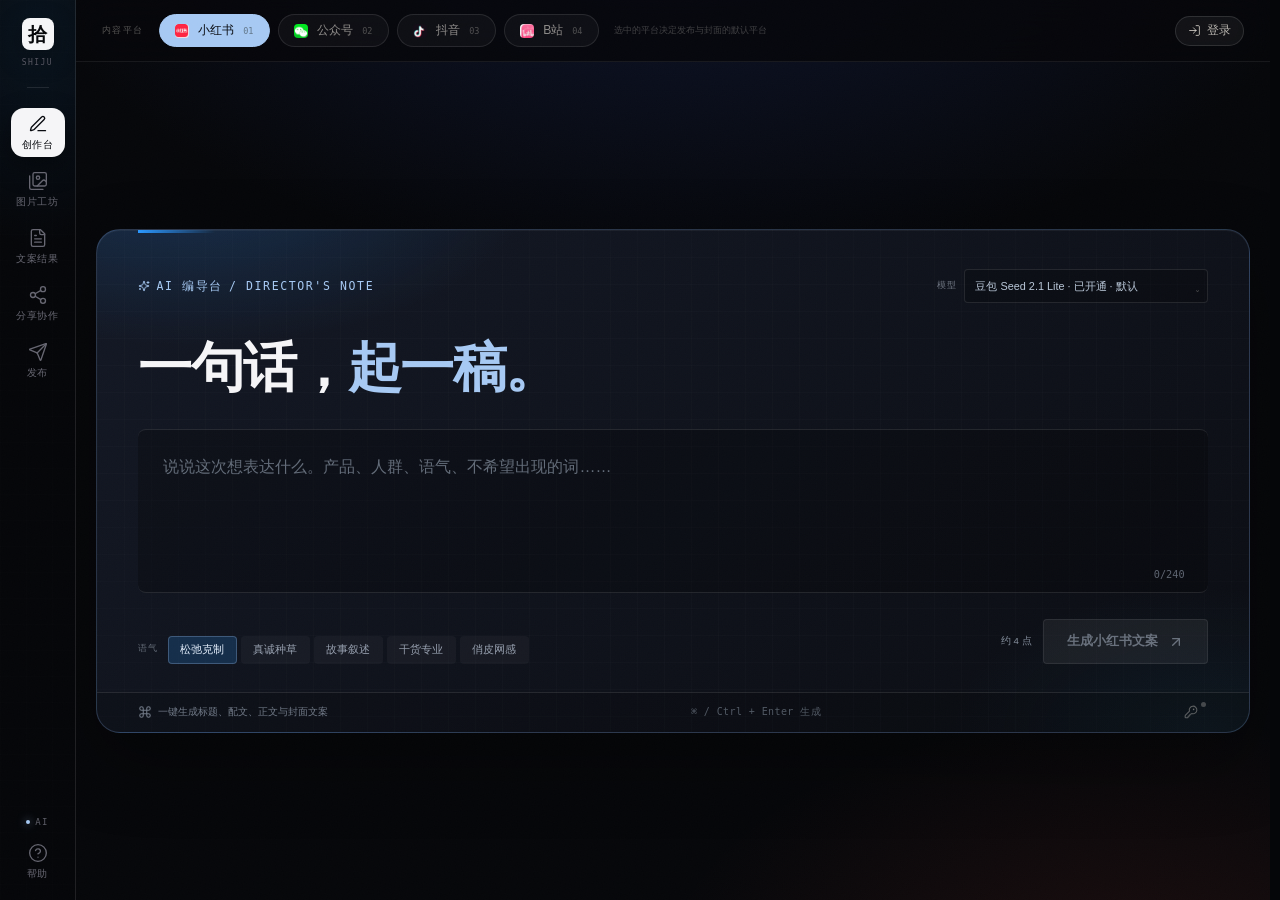
==== commit 9a2c35b4: "结果页新增撤销按钮（图标，无弹窗）" ====
--- a/judou/index.html
+++ b/judou/index.html
@@ -36,8 +36,8 @@
       body { margin: 0; }
       .boot { min-height: 100vh; display: grid; place-items: center; background: #050609; color: #f5f5f7; font-family: "PingFang SC", "Microsoft YaHei UI", sans-serif; letter-spacing: 0.16em; }
     </style>
-    <script type="module" crossorigin src="./assets/index-DecK7R_e.js"></script>
-    <link rel="stylesheet" crossorigin href="./assets/index-B2KUNXzD.css">
+    <script type="module" crossorigin src="./assets/index-DyEy5RLf.js"></script>
+    <link rel="stylesheet" crossorigin href="./assets/index-Ctaj6DUK.css">
   </head>
   <body>
     <div id="root"><div class="boot">拾句 SHIJU</div></div>
--- a/judou/assets/index-Ctaj6DUK.css
+++ b/judou/assets/index-Ctaj6DUK.css
@@ -0,0 +1 @@
+@font-face{font-family:"Noto Serif SC";src:url(../fonts/noto-serif-sc-subset.woff2) format("woff2");font-weight:400 700;font-style:normal;font-display:swap}@font-face{font-family:"Instrument Serif";src:url(../fonts/instrument-serif-normal.woff2) format("woff2");font-weight:400;font-style:normal;font-display:swap}@font-face{font-family:"Instrument Serif";src:url(../fonts/instrument-serif-italic.woff2) format("woff2");font-weight:400;font-style:italic;font-display:swap}:root{--paper: #edf0e7;--paper-deep: #dfe4d6;--paper-bright: #fbfcf7;--paper-white: #ffffff;--ink: #171e19;--ink-soft: #2e352f;--ink-muted: #565e52;--ink-faint: #68705f;--line: rgba(23, 30, 25, .12);--line-strong: rgba(23, 30, 25, .22);--moss: #14211c;--moss-2: #1a2b24;--moss-3: #24382f;--lime: #d7e6b4;--lime-bright: #e9f3cb;--red: #d94732;--red-deep: #b93523;--coral: #efc7b6;--sage: #91a68f;--amber: #e0a36a;--font-serif: "Noto Serif SC", "Songti SC", "STSong", "SimSun", serif;--font-serif-latin: "Instrument Serif", "Iowan Old Style", "Palatino Linotype", Palatino, serif;--font-sans: "PingFang SC", "Hiragino Sans GB", "Microsoft YaHei", "Noto Sans SC", -apple-system, BlinkMacSystemFont, "Segoe UI", sans-serif;--font-mono: "SFMono-Regular", "Roboto Mono", "Cascadia Mono", "Consolas", monospace;--shadow-sheet: 0 34px 80px -54px rgba(23, 30, 25, .58), 0 2px 0 rgba(255, 255, 255, .62) inset;--shadow-dark: 0 34px 70px -46px rgba(10, 20, 15, .9);--ease: cubic-bezier(.22, 1, .36, 1)}*,*:before,*:after{box-sizing:border-box}html{min-width:320px;background:var(--paper);scroll-behavior:smooth}body{margin:0;min-width:320px;color:var(--ink);font-family:var(--font-sans);background-color:var(--paper);background-image:radial-gradient(1000px 560px at 96% -8%,rgba(215,230,180,.27),transparent 62%),radial-gradient(860px 560px at -8% 38%,rgba(255,255,250,.66),transparent 66%),linear-gradient(115deg,rgba(217,71,50,.022),transparent 36%);-webkit-font-smoothing:antialiased;text-rendering:optimizeLegibility}body:before{position:fixed;inset:0;z-index:1000;pointer-events:none;content:"";opacity:.035;background-image:url("data:image/svg+xml,%3Csvg xmlns='http://www.w3.org/2000/svg' width='180' height='180'%3E%3Cfilter id='n'%3E%3CfeTurbulence type='fractalNoise' baseFrequency='.82' numOctaves='3' stitchTiles='stitch'/%3E%3C/filter%3E%3Crect width='100%25' height='100%25' filter='url(%23n)'/%3E%3C/svg%3E");mix-blend-mode:multiply}button,input,textarea,select{color:inherit;font:inherit}button{padding:0;cursor:pointer;background:none;border:0}button:disabled{cursor:not-allowed}img{display:block;max-width:100%}h1,h2,h3,h4,p{margin:0}ul,ol{margin:0;padding:0}a{color:inherit}::selection{color:var(--ink);background:var(--lime)}:focus-visible{outline:2px solid var(--red);outline-offset:3px}input:focus-visible,textarea:focus-visible,select:focus-visible{outline:none}input::placeholder,textarea::placeholder{color:#7b8373;opacity:1}::-webkit-scrollbar{width:10px;height:10px}::-webkit-scrollbar-track{background:transparent}::-webkit-scrollbar-thumb{background:#1b211d2e;border:3px solid transparent;border-radius:999px;background-clip:padding-box}.sr-only{position:absolute;width:1px;height:1px;padding:0;margin:-1px;overflow:hidden;clip:rect(0,0,0,0);white-space:nowrap;border:0}.eyebrow{display:inline-flex;gap:6px;align-items:center;color:var(--ink-muted);font-family:var(--font-mono);font-size:9.5px;font-weight:500;line-height:1.4;letter-spacing:.16em;text-transform:uppercase}.eyebrow--light{color:#f7f2e88c}.serif-italic{font-family:var(--font-serif-latin);font-style:italic}.auto-textarea{display:block;width:100%;overflow:hidden;resize:none}.spin{animation:spin 1s linear infinite}.live-dot{display:inline-block;width:5px;height:5px;background:var(--red);border-radius:50%;box-shadow:0 0 0 3px #d947321f}.live-dot--light{background:var(--lime);box-shadow:0 0 0 3px #d7e6b44d;animation:live-pulse 2s ease-in-out infinite}.mini-loader{width:13px;height:13px;border:1.5px solid rgba(27,33,29,.25);border-top-color:var(--ink);border-radius:50%;animation:spin .7s linear infinite}.btn{display:inline-flex;gap:8px;align-items:center;justify-content:center;min-height:36px;padding:0 14px;color:var(--ink);font-size:11.5px;font-weight:500;line-height:1;letter-spacing:.01em;border:1px solid transparent;border-radius:3px;transition:background .2s var(--ease),border-color .2s var(--ease),color .2s var(--ease),transform .2s var(--ease)}.btn:hover{transform:translateY(-1px)}.btn--primary{color:var(--ink);background:var(--lime);border-color:var(--lime)}.btn--primary:hover{background:var(--lime-bright);border-color:var(--lime-bright)}.btn--outline{color:var(--ink-soft);background:transparent;border-color:var(--line-strong)}.btn--outline:hover{background:#fffdf8a6;border-color:var(--ink-soft)}.btn--ghost{color:var(--ink-muted);background:transparent;border-color:transparent}.btn--ghost:hover{color:var(--ink);background:#1b211d0d}.btn--small{min-height:30px;padding:0 10px;font-size:10.5px}.icon-btn{display:inline-grid;width:34px;height:34px;place-items:center;color:var(--ink-muted);background:transparent;border:1px solid transparent;border-radius:3px;transition:color .2s var(--ease),background .2s var(--ease)}.icon-btn:hover{color:var(--ink);background:#1b211d0f}.text-btn{display:inline-flex;gap:5px;align-items:center;color:var(--ink-muted);font-size:10.5px;border-bottom:1px solid var(--line-strong);transition:color .2s var(--ease)}.text-btn:hover{color:var(--ink)}.avatar{display:inline-grid;flex:0 0 auto;width:27px;height:27px;place-items:center;color:#4f3a2c;font-family:var(--font-serif);font-size:10px;font-weight:600;background:var(--coral);border:2px solid var(--paper);border-radius:50%}.avatar--self{color:var(--paper-bright);background:var(--moss)}.avatar--account{width:29px;height:29px;border-color:transparent}.avatar--more{color:var(--ink-muted);font-family:var(--font-sans);font-size:13px;font-weight:400;background:transparent;border:1px dashed var(--line-strong)}.material-grid img{object-fit:cover}@keyframes spin{to{transform:rotate(360deg)}}@keyframes live-pulse{0%,to{opacity:1}50%{opacity:.45}}@keyframes fade-up{0%{opacity:0;transform:translateY(10px)}to{opacity:1;transform:translateY(0)}}@keyframes modal-in{0%{opacity:0;transform:translateY(16px) scale(.992)}to{opacity:1;transform:translateY(0) scale(1)}}@keyframes toast-in{0%{opacity:0;transform:translate(-50%,12px)}to{opacity:1;transform:translate(-50%)}}@media(prefers-reduced-motion:reduce){*,*:before,*:after{scroll-behavior:auto!important;animation-duration:.01ms!important;animation-iteration-count:1!important;transition-duration:.01ms!important}}.app{position:relative;z-index:1;min-height:100vh}.rail{position:fixed;inset:0 auto 0 0;z-index:40;display:flex;flex-direction:column;align-items:center;width:76px;padding:18px 0 16px;color:var(--paper-bright);background:radial-gradient(180px 280px at 50% 10%,rgba(215,230,180,.1),transparent 70%),var(--moss);border-right:1px solid rgba(255,255,255,.06)}.rail:after{position:absolute;inset:0;pointer-events:none;content:"";background-image:linear-gradient(rgba(255,255,255,.034) 1px,transparent 1px);background-size:100% 26px;opacity:.45}.rail__brand{position:relative;z-index:1;display:flex;flex-direction:column;gap:8px;align-items:center;color:var(--paper-bright)}.rail__seal{display:grid;width:34px;height:34px;place-items:center;color:#f8f1e3;font-family:var(--font-serif);font-size:23px;font-weight:600;line-height:1;background:var(--red);border-radius:1px;box-shadow:0 0 0 1px #ffffff29 inset;transition:transform .25s var(--ease)}.rail__brand:hover .rail__seal{transform:rotate(-4deg)}.rail__wordmark{color:#f8f3e999;font-family:var(--font-mono);font-size:7px;letter-spacing:.19em}.rail__line{position:relative;z-index:1;width:22px;height:1px;margin:20px 0;background:#ffffff21}.rail__nav{position:relative;z-index:1;display:flex;flex-direction:column;gap:8px;align-items:center}.rail__item{position:relative;display:flex;flex-direction:column;gap:4px;align-items:center;justify-content:center;width:54px;height:49px;color:#f8f3e970;font-size:8px;letter-spacing:.06em;border-radius:3px;transition:color .2s var(--ease),background .2s var(--ease)}.rail__item span{white-space:nowrap}.rail__item:hover{color:var(--paper-bright);background:#ffffff0f}.rail__item.is-active{color:var(--moss);background:var(--lime)}.rail__item.is-active:hover{background:var(--lime-bright)}.rail__bottom{position:relative;z-index:1;display:flex;flex-direction:column;gap:6px;align-items:center;margin-top:auto}.rail__signal{display:flex;gap:5px;align-items:center;margin-bottom:7px;color:#f8f3e957;font-family:var(--font-mono);font-size:7px;letter-spacing:.16em}.rail__signal i{width:4px;height:4px;background:var(--lime);border-radius:50%;box-shadow:0 0 8px #d7e6b4cc}.rail__item--last{height:44px}.app__main{min-height:100vh;margin-left:76px}.topbar{position:sticky;top:0;z-index:30;display:flex;gap:18px;align-items:center;justify-content:space-between;height:66px;padding:0 30px;background:#edf0e7e0;border-bottom:1px solid var(--line);-webkit-backdrop-filter:blur(18px);backdrop-filter:blur(18px)}.topbar__left,.topbar__right{display:flex;gap:12px;align-items:center;min-width:0}.topbar__left{gap:16px}.wordmark{display:flex;gap:8px;align-items:center;flex:0 0 auto}.wordmark__seal{display:grid;width:27px;height:27px;place-items:center;color:#f8f1e3;font-family:var(--font-serif);font-size:18px;font-weight:600;line-height:1;background:var(--red);border-radius:1px}.wordmark__text{font-family:var(--font-serif);font-size:17px;font-weight:600;letter-spacing:.06em}.wordmark__en{align-self:flex-end;margin-bottom:5px;color:var(--ink-faint);font-family:var(--font-mono);font-size:7.5px;letter-spacing:.16em}.topbar__divider{width:1px;height:18px;background:var(--line)}.breadcrumb{display:flex;gap:7px;align-items:center;color:var(--ink-muted);font-size:11.5px;white-space:nowrap}.breadcrumb svg{color:#aaa495}.breadcrumb strong{max-width:190px;overflow:hidden;color:var(--ink);font-weight:500;text-overflow:ellipsis}.save-state{display:inline-flex;gap:5px;align-items:center;margin-left:4px;color:var(--ink-faint);font-size:10px;white-space:nowrap;transition:color .2s var(--ease)}.save-state.is-saving{color:var(--ink-muted)}.save-state.is-saving svg{animation:live-pulse 1s ease-in-out infinite}.topbar__right{gap:7px;flex:0 0 auto}.quota-chip{display:flex;gap:8px;align-items:center;height:27px;padding:0 9px;color:var(--ink-muted);font-size:9.5px;border:1px solid var(--line);border-radius:2px;transition:border-color .2s var(--ease)}.quota-chip__bar{display:block;width:35px;height:3px;overflow:hidden;background:#1b211d1f;border-radius:999px}.quota-chip__bar i{display:block;height:100%;background:var(--ink);border-radius:inherit}.avatar-stack{display:flex;align-items:center;padding-left:5px}.avatar-stack .avatar{margin-left:-7px}.avatar-stack .avatar:first-child{margin-left:0}.topbar__icon{margin-left:4px}.topbar__share{min-height:32px}.topbar__export{min-height:34px;padding:0 13px;font-size:11px}.account-btn{display:flex;gap:8px;align-items:center;min-height:38px;padding-left:12px;margin-left:3px;border-left:1px solid var(--line);border-radius:0}.account-btn__copy{display:flex;flex-direction:column;gap:2px;align-items:flex-start;min-width:0}.account-btn__copy b{font-size:10.5px;font-weight:600;white-space:nowrap}.account-btn__copy small{color:var(--ink-faint);font-size:8.5px;white-space:nowrap}.account-btn>svg{color:var(--ink-faint)}.export-menu{position:relative}.export-menu__panel{position:absolute;top:calc(100% + 10px);right:0;z-index:50;width:286px;padding:9px;background:var(--paper-bright);border:1px solid var(--line-strong);border-radius:4px;box-shadow:0 28px 60px -28px #1b211d6b;animation:fade-up .16s var(--ease) both}.export-menu__eyebrow{display:block;padding:8px 10px 9px;color:var(--ink-faint);font-family:var(--font-mono);font-size:8px;letter-spacing:.16em;border-bottom:1px solid var(--line)}.export-menu__item{display:flex;gap:10px;align-items:center;width:100%;padding:10px;color:var(--ink-soft);font-size:11px;text-align:left;border-radius:2px;transition:background .16s var(--ease)}.export-menu__item:hover{background:var(--paper-deep)}.export-menu__item svg{color:var(--ink-muted)}.export-menu__item span{flex:1}.export-menu__item small{color:var(--ink-faint);font-family:var(--font-mono);font-size:8px}.export-menu__foot{display:flex;gap:6px;align-items:center;padding:9px 10px 4px;margin-top:5px;color:var(--ink-faint);font-size:9px;border-top:1px solid var(--line)}.mobile-nav{position:relative;display:none}.mobile-menu-toggle{display:none}.mobile-menu{position:fixed;top:66px;right:12px;z-index:80;width:244px;padding:8px;background:var(--paper-bright);border:1px solid var(--line-strong);border-radius:4px;box-shadow:0 28px 60px -24px #1b211d7a;animation:fade-up .18s var(--ease) both}.mobile-menu__eyebrow{display:block;padding:8px 9px 9px;color:var(--ink-faint);font-family:var(--font-mono);font-size:7.5px;letter-spacing:.15em;border-bottom:1px solid var(--line)}.mobile-menu>button{display:flex;gap:9px;align-items:center;width:100%;padding:9px;color:var(--ink-soft);text-align:left;border-radius:2px;transition:background .16s var(--ease)}.mobile-menu>button:hover{background:var(--paper-deep)}.mobile-menu__icon{display:grid;flex:0 0 auto;width:28px;height:28px;place-items:center;color:var(--ink-muted);border:1px solid var(--line)}.mobile-menu>button>span:nth-child(2){display:flex;flex:1;flex-direction:column;gap:2px}.mobile-menu b{font-size:10px;font-weight:500}.mobile-menu small{color:var(--ink-faint);font-size:8px}.mobile-menu>button>svg{color:var(--ink-faint)}.workspace{width:100%;max-width:1740px;padding:26px 30px 32px;margin:0 auto}.workspace-head{display:flex;gap:30px;align-items:flex-end;justify-content:space-between;padding-bottom:22px}.workspace-head__copy{min-width:0}.headline-meta{display:flex;gap:14px;align-items:center;margin-bottom:9px}.status-badge{display:inline-flex;gap:5px;align-items:center;padding:3px 7px;color:#536642;font-family:var(--font-mono);font-size:8px;letter-spacing:.09em;background:#d7e6b485;border:1px solid rgba(83,102,66,.2);border-radius:2px}.status-badge i{width:4px;height:4px;background:#5e7b45;border-radius:50%}.workspace-head h1{display:flex;align-items:flex-end;color:var(--ink);font-family:var(--font-serif);font-size:clamp(38px,4.1vw,60px);font-weight:600;line-height:1.08;letter-spacing:-.025em}.title-period{color:var(--red);font-family:var(--font-serif-latin);font-size:.78em;line-height:.8}.workspace-subtitle{display:flex;gap:11px;align-items:baseline;margin-top:9px;color:var(--ink-muted);font-size:11px}.serif-italic{color:var(--ink-soft);font-family:var(--font-serif-latin);font-size:18px;letter-spacing:.01em}.subtitle-divider{width:22px;height:1px;background:var(--line-strong)}.workspace-head__side{display:flex;flex-direction:column;gap:12px;align-items:flex-end;flex:0 0 auto}.project-stats{display:flex;gap:0;color:var(--ink-faint);font-size:9.5px;white-space:nowrap}.project-stats span{padding:0 13px;border-left:1px solid var(--line)}.project-stats span:last-child{padding-right:0}.project-stats b{margin-right:3px;color:var(--ink);font-family:var(--font-serif-latin);font-size:16px;font-weight:400;letter-spacing:.01em}.workspace-actions{display:flex;gap:7px}.workspace-actions .btn{min-height:34px}.workspace-grid{display:grid;grid-template-columns:minmax(0,1fr) clamp(420px,32.5vw,520px);gap:22px;align-items:start}.workspace-grid__main{display:flex;flex-direction:column;gap:15px;min-width:0}.workspace-footer{display:flex;gap:20px;align-items:center;justify-content:space-between;padding:28px 2px 4px;color:var(--ink-faint);font-size:9px;letter-spacing:.035em}.workspace-footer span{display:inline-flex;gap:6px;align-items:center}.composer{position:relative;padding:19px 21px 0;overflow:hidden;color:var(--paper-bright);background:radial-gradient(560px 260px at 88% -50%,rgba(215,230,180,.19),transparent 65%),radial-gradient(360px 210px at -8% 100%,rgba(217,71,50,.16),transparent 70%),var(--moss);border:1px solid rgba(255,255,255,.075);border-radius:7px;box-shadow:var(--shadow-dark);animation:fade-up .55s var(--ease) both}.composer:before{position:absolute;inset:0;pointer-events:none;content:"";background-image:linear-gradient(rgba(255,255,255,.026) 1px,transparent 1px),linear-gradient(90deg,rgba(255,255,255,.022) 1px,transparent 1px);background-size:29px 29px;-webkit-mask-image:linear-gradient(180deg,black,transparent 90%);mask-image:linear-gradient(180deg,black,transparent 90%)}.composer:after{position:absolute;top:0;left:21px;width:44px;height:2px;content:"";background:var(--lime)}.composer.is-focused{border-color:#d7e6b44d}.composer__top,.composer__heading-row,.composer__field,.composer__bottom,.composer__status{position:relative;z-index:1}.composer__top{display:flex;gap:16px;align-items:center;justify-content:space-between}.composer__label{display:flex;gap:13px;align-items:center;min-width:0}.composer__index{color:#f8f3e940;font-family:var(--font-mono);font-size:8px;letter-spacing:.12em}.composer__model{position:relative;display:flex;gap:7px;align-items:center;flex:0 0 auto}.composer__model:after{position:absolute;right:8px;bottom:9px;pointer-events:none;color:#f8f3e973;font-size:9px;content:"⌄"}.composer__model-label{color:#f8f3e952;font-family:var(--font-mono);font-size:8px;letter-spacing:.12em;text-transform:uppercase}.composer__model select{max-width:164px;height:27px;padding:0 23px 0 8px;color:#f8f3e9b3;font-size:9.5px;background:#ffffff0e;border:1px solid rgba(255,255,255,.1);border-radius:2px;outline:none;appearance:none}.composer__model select:disabled{opacity:.55}.composer__heading-row{display:flex;align-items:flex-end;justify-content:space-between;margin:9px 0 12px}.composer__heading-row h2{color:var(--paper-bright);font-family:var(--font-serif);font-size:25px;font-weight:500;line-height:1.35;letter-spacing:-.02em}.composer__heading-row h2 em{color:var(--lime);font-style:normal}.composer__prompt-idea{display:inline-flex;gap:4px;align-items:center;padding-bottom:3px;color:#f8f3e966;font-size:9px;border-bottom:1px solid rgba(248,243,233,.12);transition:color .2s var(--ease)}.composer__prompt-idea:hover{color:var(--lime)}.composer__field{padding:10px 12px 7px;background:#0000002b;border:1px solid rgba(255,255,255,.13);border-radius:3px;transition:border-color .2s var(--ease),background .2s var(--ease)}.composer.is-focused .composer__field{background:#0000003b;border-color:#d7e6b466}.composer__field textarea{max-height:100px;color:var(--paper-bright);font-size:13.5px;line-height:1.7;background:transparent;border:0;outline:0}.composer__field textarea::placeholder{color:#f8f3e947}.composer__field-foot{display:flex;gap:12px;align-items:center;justify-content:space-between;margin-top:5px}.composer__field-foot>span{display:flex;gap:7px;align-items:center;min-width:0;overflow:hidden;color:#f8f3e94f;font-size:9px;text-overflow:ellipsis;white-space:nowrap}.composer__field-foot>span i{width:3px;height:3px;background:var(--red);border-radius:50%}.composer__field-foot small{color:#f8f3e942;font-family:var(--font-mono);font-size:8px;white-space:nowrap}.composer__bottom{display:flex;gap:18px;align-items:flex-end;justify-content:space-between;padding:13px 0 14px}.tone-picker{display:flex;gap:9px;align-items:flex-start;min-width:0}.tone-picker__label{padding-top:6px;color:#f8f3e947;font-family:var(--font-mono);font-size:8px;letter-spacing:.12em;text-transform:uppercase}.tone-picker__options{display:flex;flex-wrap:wrap;gap:4px}.tone-picker__options button{height:27px;padding:0 8px;color:#f8f3e985;font-size:9.5px;border:1px solid rgba(255,255,255,.1);border-radius:2px;transition:color .18s var(--ease),border-color .18s var(--ease),background .18s var(--ease)}.tone-picker__options button:hover{color:var(--paper-bright);border-color:#ffffff38}.tone-picker__options button.is-active{color:var(--moss);background:var(--lime);border-color:var(--lime)}.composer__cta-wrap{display:flex;gap:11px;align-items:center;flex:0 0 auto}.composer__cost{max-width:100px;color:#f8f3e94d;font-size:8.5px;line-height:1.5;text-align:right;white-space:nowrap}.composer__submit{display:inline-flex;gap:8px;align-items:center;justify-content:center;height:39px;padding:0 14px;color:var(--moss);font-size:10.5px;font-weight:600;white-space:nowrap;background:var(--lime);border:1px solid var(--lime);border-radius:2px;transition:background .2s var(--ease),transform .2s var(--ease),box-shadow .2s var(--ease)}.composer__submit:hover:not(:disabled){background:var(--lime-bright);box-shadow:0 0 0 4px #d7e6b41a;transform:translateY(-1px)}.composer__submit:disabled{color:#f8f3e957;background:#f8f3e914;border-color:#f8f3e91a}.composer__status{display:flex;gap:12px;align-items:center;min-height:31px;padding:0 21px;margin:0 -21px;color:#f8f3e952;font-size:8.5px;background:#00000024;border-top:1px solid rgba(255,255,255,.07)}.composer__hint{display:inline-flex;gap:6px;align-items:center}.composer__shortcut{display:inline-flex;gap:4px;align-items:center;margin-left:auto;color:#f8f3e940;font-family:var(--font-mono);font-size:7.5px;letter-spacing:.04em}.composer__progress{display:flex;gap:3px;width:140px;flex:0 0 auto}.composer__progress span{flex:1;height:2px;background:#ffffff24;border-radius:2px;transition:background .3s var(--ease)}.composer__progress span.is-done{background:var(--lime)}.composer.is-generating .composer__progress span.is-done{animation:live-pulse 1.1s ease-in-out infinite}.platform-bar{display:flex;gap:14px;align-items:stretch;justify-content:space-between;min-height:50px;border-bottom:1px solid var(--line-strong)}.platform-tabs{display:flex;gap:0;min-width:0;overflow-x:auto;scrollbar-width:none}.platform-tabs::-webkit-scrollbar{display:none}.platform-tab{position:relative;display:flex;flex:0 0 auto;gap:8px;align-items:center;padding:8px 16px 9px 10px;color:var(--ink-muted);text-align:left;border-right:1px solid var(--line);transition:background .2s var(--ease),color .2s var(--ease)}.platform-tab:first-child{padding-left:2px}.platform-tab:last-child{border-right:0}.platform-tab:hover{color:var(--ink);background:#fffdf866}.platform-tab.is-active{color:var(--ink);background:transparent}.platform-tab.is-active:after{position:absolute;right:10px;bottom:-1px;left:10px;height:2px;content:"";background:var(--ink)}.platform-tab:first-child.is-active:after{left:2px}.platform-tab__index{color:var(--ink-faint);font-family:var(--font-mono);font-size:8px;letter-spacing:.06em}.platform-tab__body{display:flex;flex-direction:column;gap:2px}.platform-tab__name{display:flex;gap:5px;align-items:center;font-size:11.5px;font-weight:600;line-height:1.25;white-space:nowrap}.platform-tab__name i{width:5px;height:5px;background:var(--platform-accent);border-radius:50%}.platform-tab__format{color:var(--ink-faint);font-size:8.5px;line-height:1.3;white-space:nowrap}.platform-tab__active-dot{position:absolute;top:10px;right:8px;width:3px;height:3px;background:var(--platform-accent);border-radius:50%}.platform-bar__side{display:flex;gap:13px;align-items:center;flex:0 0 auto;padding-bottom:2px}.platform-bar__ready{display:inline-flex;gap:4px;align-items:center;color:var(--ink-faint);font-size:9px;white-space:nowrap}.platform-bar__ready svg{color:#5e7b45}.draft-editor{position:relative;padding:24px 32px 0;overflow:hidden;background:linear-gradient(180deg,rgba(255,255,255,.38),transparent 22%),var(--paper-bright);border:1px solid var(--line);border-radius:3px;box-shadow:var(--shadow-sheet);animation:fade-up .6s .08s var(--ease) both}.draft-editor__head{display:flex;flex-direction:column}.draft-editor__topline{display:flex;gap:18px;align-items:center;justify-content:space-between}.draft-editor__state{display:inline-flex;gap:6px;align-items:center;color:var(--ink-faint);font-size:8.5px;letter-spacing:.02em}.draft-editor__state .live-dot{width:4px;height:4px}.title-field{position:relative;padding:14px 0 0}.draft-title{padding:0 46px 9px 0;overflow:hidden;color:var(--ink);font-family:var(--font-serif);font-size:clamp(25px,2.2vw,34px);font-weight:600;line-height:1.42;letter-spacing:-.02em;background:transparent;border:0;outline:0}.draft-title::placeholder{color:#b8b2a4}.field-count{position:absolute;right:0;bottom:14px;color:var(--ink-faint);font-family:var(--font-mono);font-size:8px;letter-spacing:.03em}.field-count.is-over{color:var(--red)}.dek-field{display:flex;flex-direction:column;gap:4px;padding:4px 0 13px}.dek-field label{color:var(--ink-faint);font-family:var(--font-mono);font-size:8px;letter-spacing:.13em;text-transform:uppercase}.dek-field input{width:100%;padding:0;color:var(--ink-muted);font-size:11.5px;line-height:1.6;background:transparent;border:0;outline:0}.draft-editor__rule{height:1px;margin:2px 0 13px;background:var(--line)}.body-label{display:flex;gap:16px;align-items:center;justify-content:space-between;color:var(--ink-faint);font-family:var(--font-mono);font-size:8px;letter-spacing:.12em}.body-label__meta{color:#aaa494}.block-list{padding-top:9px}.copy-block{display:grid;grid-template-columns:22px minmax(0,1fr);gap:9px;padding:4px 0;animation:fade-up .36s var(--ease) both}.copy-block__gutter{padding-top:6px;color:#beb8a9;font-family:var(--font-mono);font-size:7.5px;line-height:1.2;letter-spacing:.06em;text-align:right}.copy-block__content{position:relative;min-width:0}.block-text{width:100%;padding:2px 24px 2px 0;overflow:hidden;color:#3b4039;font-family:var(--font-sans);font-size:13px;line-height:1.95;white-space:pre-wrap;background:transparent;border:0;outline:0;resize:none}.block-text::placeholder{color:#b6b0a2}.block-text--h2{padding-top:11px;color:var(--ink);font-family:var(--font-serif);font-size:19px;font-weight:600;line-height:1.55;letter-spacing:-.01em}.block-kind{display:inline-block;margin-bottom:2px;color:var(--red);font-family:var(--font-mono);font-size:7.5px;font-weight:500;letter-spacing:.14em}.block-quote-mark{position:absolute;top:10px;left:0;color:#d9473257;font-family:var(--font-serif-latin);font-size:31px;line-height:1}.copy-block--quote{padding:6px 0}.copy-block--quote .copy-block__content{padding:8px 0 6px 18px;border-left:2px solid var(--red)}.block-text--quote{padding-left:0;color:var(--ink-soft);font-family:var(--font-serif);font-size:15px;line-height:1.85}.copy-block--shot .copy-block__gutter{padding-top:8px;color:var(--red);font-size:7px;letter-spacing:.03em}.shot-label{display:inline-flex;align-items:center;height:17px;padding:0 5px;margin-bottom:1px;color:var(--ink-muted);font-family:var(--font-mono);font-size:7.5px;letter-spacing:.06em;background:var(--paper-deep);border-radius:1px}.block-text--shot{padding-top:3px;color:#44483f;font-size:12px;line-height:1.85}.block-remove{position:absolute;top:2px;right:-3px;display:grid;width:23px;height:23px;place-items:center;color:var(--ink-faint);background:var(--paper-bright);border:1px solid var(--line);border-radius:2px;opacity:0;transition:opacity .16s var(--ease),color .16s var(--ease)}.copy-block:hover .block-remove,.block-remove:focus-visible{opacity:1}.block-remove:hover{color:var(--red)}.block-add{display:flex;flex-wrap:wrap;gap:6px;padding:10px 0 2px 31px}.block-add button{display:inline-flex;gap:3px;align-items:center;height:25px;padding:0 7px;color:var(--ink-faint);font-size:9px;border:1px dashed var(--line-strong);border-radius:2px;transition:color .18s var(--ease),border-color .18s var(--ease)}.block-add button:hover{color:var(--ink);border-color:var(--ink-muted)}.tag-section{padding:15px 0 13px;margin-top:11px;border-top:1px solid var(--line)}.tag-section__label{display:flex;gap:14px;align-items:center;justify-content:space-between;color:var(--ink-faint);font-family:var(--font-mono);font-size:8px;letter-spacing:.1em}.tag-section__label small{color:#b0aa9b;font-size:8px;letter-spacing:.02em}.tag-editor{display:flex;flex-wrap:wrap;gap:5px;align-items:center;margin-top:9px}.tag-pill{display:inline-flex;gap:4px;align-items:center;height:23px;padding:0 9px;color:var(--ink-soft);font-size:10px;background:var(--paper);border:1px solid var(--line);border-radius:2px}.tag-pill button{display:inline-grid;place-items:center;color:var(--ink-faint)}.tag-pill button:hover{color:var(--red)}.tag-editor input{width:84px;min-height:23px;padding:0 6px;color:var(--ink-muted);font-size:10px;background:transparent;border:1px dashed var(--line-strong);border-radius:2px;outline:none}.editor-media{display:flex;gap:10px;align-items:center;padding:10px;margin-bottom:13px;background:#e8e0d159;border:1px solid var(--line)}.editor-media__cover{flex:0 0 auto;width:32px;height:42px;overflow:hidden;background:var(--paper-deep);border-radius:1px}.editor-media__cover img{width:100%;height:100%;object-fit:cover}.editor-media__copy{display:flex;flex-direction:column;gap:3px;min-width:0}.editor-media__copy span{font-size:10.5px;font-weight:600}.editor-media__copy small{overflow:hidden;color:var(--ink-faint);font-size:8.5px;text-overflow:ellipsis;white-space:nowrap}.editor-media__thumbs{display:flex;margin-left:auto}.editor-media__thumbs span{width:21px;height:28px;margin-left:-6px;background-size:cover;background-position:center;border:1px solid var(--paper-bright)}.editor-media .btn{margin-left:2px}.ai-inline{padding:14px 32px 15px;margin:0 -32px;color:var(--paper-bright);background:var(--moss-2);border-top:1px solid rgba(255,255,255,.08)}.ai-inline__head{display:flex;gap:15px;align-items:center;justify-content:space-between}.ai-inline__title{display:inline-flex;gap:6px;align-items:center;color:var(--paper-bright);font-size:10.5px;font-weight:500}.ai-inline__title svg{color:var(--lime)}.ai-inline__note{display:inline-flex;gap:5px;align-items:center;max-width:62%;overflow:hidden;color:#f8f3e959;font-size:8px;text-overflow:ellipsis;white-space:nowrap}.ai-inline__note svg{flex:0 0 auto;color:#d7e6b48c}.ai-inline__actions{display:flex;flex-wrap:wrap;gap:5px;margin-top:10px}.ai-inline__actions button{height:24px;padding:0 8px;color:#f8f3e994;font-size:8.5px;border:1px solid rgba(255,255,255,.12);border-radius:2px;transition:color .18s var(--ease),border-color .18s var(--ease),background .18s var(--ease)}.ai-inline__actions button:hover:not(:disabled){color:var(--lime);background:#d7e6b40f;border-color:#d7e6b45c}.ai-inline__actions button:disabled{opacity:.45}.ai-inline__form{display:flex;gap:6px;align-items:center;height:36px;padding:0 4px 0 10px;margin-top:8px;background:#0000002e;border:1px solid rgba(255,255,255,.12);border-radius:2px}.ai-inline__form>svg{flex:0 0 auto;color:#d7e6b49e}.ai-inline__form input{flex:1;min-width:0;height:100%;color:var(--paper-bright);font-size:10px;background:transparent;border:0;outline:none}.ai-inline__form input::placeholder{color:#f8f3e942}.ai-inline__form>button{display:grid;width:27px;height:27px;place-items:center;color:var(--moss);background:var(--lime);border-radius:2px;transition:opacity .2s var(--ease)}.ai-inline__form>button:disabled{color:#f8f3e980;background:#ffffff1f}.ai-inline.is-busy .ai-inline__note{color:var(--lime)}.cover{position:relative;width:100%;overflow:hidden;color:#faf5e9;background:#17231e;isolation:isolate;container-type:inline-size}.cover__frame{position:absolute;inset:0;z-index:0;overflow:hidden}.cover__frame img{width:100%;height:100%;object-fit:cover;transition:filter .35s var(--ease)}.cover__wash{position:absolute;inset:0;background:linear-gradient(180deg,rgba(9,13,10,.3) 0%,transparent 34%,rgba(7,10,8,.16) 56%,rgba(7,10,8,.82) 100%),radial-gradient(120% 86% at 50% 50%,transparent 40%,rgba(7,10,8,.44) 100%)}.cover__grain{position:absolute;inset:0;z-index:3;pointer-events:none;content:"";opacity:.15;background-image:url("data:image/svg+xml,%3Csvg xmlns='http://www.w3.org/2000/svg' width='160' height='160'%3E%3Cfilter id='g'%3E%3CfeTurbulence type='fractalNoise' baseFrequency='.9' numOctaves='2' stitchTiles='stitch'/%3E%3C/filter%3E%3Crect width='100%25' height='100%25' filter='url(%23g)'/%3E%3C/svg%3E");mix-blend-mode:overlay}.cover__content{position:relative;z-index:2;display:flex;flex-direction:column;justify-content:space-between;width:100%;height:100%;padding:6.8cqw 6.2cqw 5.6cqw}.cover__topline{display:flex;gap:8px;align-items:flex-start;justify-content:space-between}.cover__kicker{display:inline-flex;gap:1.2cqw;align-items:center;max-width:74%;padding-top:.7cqw;color:#faf5e9cc;font-family:var(--font-mono);font-size:clamp(5.5px,1.55cqw,12px);line-height:1.4;letter-spacing:.17em;text-transform:uppercase}.cover__mark{display:grid;flex:0 0 auto;width:clamp(16px,7.4cqw,52px);height:clamp(16px,7.4cqw,52px);place-items:center;color:#f7f0e1;font-family:var(--font-serif);font-size:clamp(10px,4.7cqw,33px);font-weight:600;line-height:1;background:var(--red);border:1px solid rgba(255,245,230,.35);border-radius:.4cqw;transform:rotate(2deg);box-shadow:0 5px 20px #00000029}.cover__headline{display:flex;flex-direction:column;align-items:flex-start;margin-top:auto;padding-top:5cqw;color:#fbf6ea;font-family:var(--font-serif);font-size:clamp(16px,11.2cqw,82px);font-weight:600;line-height:1.1;letter-spacing:-.035em;text-wrap:balance;text-shadow:0 3px 26px rgba(0,0,0,.22)}.cover__headline span{display:block}.cover__headline span:nth-child(2){margin-left:.58em}.cover__headline .is-accent{color:var(--lime)}.cover__bottom{display:flex;gap:3cqw;align-items:flex-end;justify-content:space-between;padding-top:2.6cqw;margin-top:3.3cqw;border-top:1px solid rgba(250,245,233,.32)}.cover__sub{max-width:58%;color:#faf5e9d1;font-size:clamp(6.5px,2.15cqw,16px);line-height:1.5;letter-spacing:.025em}.cover__footer{color:#faf5e980;font-family:var(--font-mono);font-size:clamp(5px,1.65cqw,12px);line-height:1.5;letter-spacing:.06em;text-align:right}.cover__watermark{position:absolute;top:50%;right:2.1cqw;z-index:4;display:flex;gap:.8cqw;align-items:center;color:#faf5e961;font-family:var(--font-mono);font-size:clamp(4px,1.15cqw,8px);letter-spacing:.13em;writing-mode:vertical-rl;transform:translateY(-50%) rotate(180deg)}.cover__watermark-seal{display:grid;width:clamp(10px,3.2cqw,24px);height:clamp(10px,3.2cqw,24px);place-items:center;font-family:var(--font-serif);font-size:clamp(6px,1.8cqw,13px);color:#faf5e98c;border:1px solid rgba(250,245,233,.3);border-radius:50%}.cover--wide .cover__content{padding:4.4cqw 4.7cqw 4.2cqw}.cover--wide .cover__headline{padding-top:2.2cqw;font-size:clamp(13px,7.15cqw,76px);line-height:1.04}.cover--wide .cover__bottom{padding-top:1.4cqw;margin-top:1.7cqw}.cover--wide .cover__kicker{font-size:clamp(5px,1.55cqw,12px)}.cover--tall .cover__content{padding:7.4cqw 7cqw 6.6cqw}.cover--tall .cover__headline{font-size:clamp(16px,12.8cqw,88px);line-height:1.06}.cover--seal{background:linear-gradient(120deg,rgba(255,255,255,.55),transparent 48%),#f1ebde;color:var(--ink)}.cover--seal .cover__frame{inset:20% 19% auto;height:34%;border:1px solid rgba(27,33,29,.16);box-shadow:0 10px 30px -16px #1b211d59}.cover--seal .cover__frame img{filter:saturate(.86) contrast(.98) sepia(.08)}.cover--seal .cover__wash{display:none}.cover--seal .cover__grain{opacity:.09;mix-blend-mode:multiply}.cover--seal .cover__content{padding:7cqw 6.7cqw 5.8cqw}.cover--seal .cover__kicker{color:#1b211d8f;font-size:clamp(5px,1.5cqw,11px)}.cover--seal .cover__mark{color:#f5eee0;background:var(--red);border-color:#b9352333;box-shadow:none}.cover--seal .cover__headline{padding-top:0;color:var(--ink);font-size:clamp(14px,9.8cqw,72px);text-shadow:none}.cover--seal .cover__headline .is-accent{color:var(--red)}.cover--seal .cover__headline span:nth-child(2){margin-left:0}.cover--seal .cover__bottom{border-top-color:#1b211d38}.cover--seal .cover__sub{color:#1b211da8}.cover--seal .cover__footer{color:#1b211d7a}.cover--seal .cover__watermark{color:#1b211d59}.cover--seal .cover__watermark-seal{color:#1b211d73;border-color:#1b211d40}.cover--seal.cover--wide .cover__frame{inset:14% 30% auto;height:39%}.cover--seal.cover--wide .cover__headline{font-size:clamp(14px,6.8cqw,56px)}.cover--brutal .cover__frame img{filter:saturate(.92) contrast(1.08) brightness(.83)}.cover--brutal .cover__wash{background:linear-gradient(180deg,rgba(7,10,8,.16),transparent 30%,rgba(7,10,8,.3) 58%,rgba(7,10,8,.9) 100%),linear-gradient(90deg,rgba(7,10,8,.42),transparent 75%)}.cover--brutal .cover__headline{margin-bottom:-1cqw;color:var(--lime);font-family:var(--font-sans);font-size:clamp(19px,13.3cqw,94px);font-weight:800;line-height:.99;letter-spacing:-.06em;text-shadow:0 4px 15px rgba(0,0,0,.24)}.cover--brutal .cover__headline span:nth-child(2){margin-left:0;color:#fffaf0}.cover--brutal .cover__headline span:nth-child(3){margin-left:.35em}.cover--brutal .cover__headline .is-accent{color:#fffaf0}.cover--brutal .cover__topline{align-items:center}.cover--brutal .cover__bottom{border-top-color:#faf5e970}.cover--brutal.cover--wide .cover__headline{font-size:clamp(18px,9.2cqw,78px)}.cover--film{background:#dfcfba;color:var(--ink)}.cover--film .cover__frame{inset:4.8cqw 4.8cqw auto;height:59%;border:1px solid rgba(27,33,29,.13)}.cover--film .cover__frame img{filter:saturate(.82) contrast(.98) sepia(.12)}.cover--film .cover__wash{background:linear-gradient(180deg,rgba(17,21,17,.24),transparent 34%),linear-gradient(180deg,transparent 55%,rgba(223,207,186,.12) 100%)}.cover--film .cover__content{padding:6.6cqw 6.4cqw 5.4cqw}.cover--film .cover__kicker{color:#faf5e9bf;text-shadow:0 2px 9px rgba(0,0,0,.4)}.cover--film .cover__headline{padding-top:1cqw;color:var(--ink);font-size:clamp(15px,10.2cqw,76px);line-height:1.08;text-shadow:none}.cover--film .cover__headline .is-accent{color:var(--red)}.cover--film .cover__bottom{border-top-color:#1b211d42}.cover--film .cover__sub{color:#1b211dad}.cover--film .cover__footer{color:#1b211d7a}.cover--film .cover__mark{color:var(--ink);background:var(--lime);border-color:#1b211d29;box-shadow:none}.cover--film .cover__watermark{color:#1b211d59}.cover--film .cover__watermark-seal{color:#1b211d73;border-color:#1b211d3d}.cover--film.cover--wide .cover__frame{height:60%}.cover--film.cover--wide .cover__headline{font-size:clamp(15px,6.8cqw,56px)}.preview-stage{position:sticky;top:84px;overflow:hidden;color:var(--paper-bright);background:var(--moss);border:1px solid rgba(255,255,255,.07);border-radius:7px;box-shadow:var(--shadow-dark);animation:fade-up .62s .12s var(--ease) both}.preview-stage__head{display:flex;gap:12px;align-items:center;justify-content:space-between;padding:13px 17px;background:#0000001c;border-bottom:1px solid rgba(255,255,255,.08)}.preview-stage__platform{color:#f8f3e966;font-family:var(--font-mono);font-size:8px;letter-spacing:.02em;white-space:nowrap}.preview-mat{position:relative;padding:16px 17px 0;background-color:#111b17;background-image:radial-gradient(ellipse at 50% 38%,rgba(215,230,180,.14),transparent 57%),linear-gradient(rgba(255,255,255,.035) 1px,transparent 1px),linear-gradient(90deg,rgba(255,255,255,.035) 1px,transparent 1px);background-size:100% 100%,28px 28px,28px 28px}.crop-mark{position:absolute;z-index:5;width:9px;height:9px;pointer-events:none;border-color:#f8f3e93d;border-style:solid}.crop-mark--tl{top:8px;left:8px;border-width:1px 0 0 1px}.crop-mark--tr{top:8px;right:8px;border-width:1px 1px 0 0}.crop-mark--bl{bottom:38px;left:8px;border-width:0 0 1px 1px}.crop-mark--br{right:8px;bottom:38px;border-width:0 1px 1px 0}.preview-scroll{display:flex;align-items:flex-start;justify-content:center;height:452px;padding:6px 7px 16px;overflow-y:auto;overscroll-behavior:contain;scrollbar-width:none;-webkit-mask-image:linear-gradient(180deg,#000 0,#000 calc(100% - 16px),transparent 100%);mask-image:linear-gradient(180deg,#000 0,#000 calc(100% - 16px),transparent 100%)}.preview-scroll::-webkit-scrollbar{display:none}.preview-mat__foot{display:flex;gap:10px;align-items:center;justify-content:space-between;padding:9px 17px;margin:0 -17px;color:#f8f3e94d;font-size:8px;border-top:1px solid rgba(255,255,255,.08)}.preview-mat__foot span{display:inline-flex;gap:4px;align-items:center}.preview-mat__foot button{color:#d7e6b4a3;font-size:8px;border-bottom:1px solid rgba(215,230,180,.28);transition:color .2s var(--ease)}.preview-mat__foot button:hover{color:var(--lime)}.xhs-preview{width:268px;max-width:100%;overflow:hidden;color:#282821;background:#fffdf8;border-radius:5px;box-shadow:0 24px 45px -24px #000000b3}.xhs-preview__top{display:flex;gap:15px;align-items:center;padding:10px 13px 7px;color:#9a978d;font-size:8.5px}.xhs-preview__top span:first-child{color:#282821;font-weight:600}.xhs-preview__top svg{margin-left:auto}.xhs-preview__author{display:flex;gap:7px;align-items:center;padding:0 13px 8px}.xhs-avatar{display:grid;width:23px;height:23px;place-items:center;color:#f6efe1;font-family:var(--font-serif);font-size:11px;background:var(--moss);border-radius:50%}.xhs-preview__author>div{display:flex;flex-direction:column;gap:1px;min-width:0}.xhs-preview__author strong{font-size:9px;font-weight:600}.xhs-preview__author small{color:#a09d93;font-size:7px}.xhs-preview__author button{padding:3px 8px;margin-left:auto;color:#d44a35;font-size:7.5px;background:#fff2ee;border:1px solid #f2d2ca;border-radius:999px}.xhs-cover{width:calc(100% - 26px);margin:0 13px;border-radius:3px}.xhs-preview__actions{display:flex;gap:13px;align-items:center;padding:8px 13px 5px;color:#757268;font-size:8px}.xhs-preview__actions span{display:inline-flex;gap:3px;align-items:center}.xhs-preview__actions>svg{margin-left:auto}.xhs-preview h3{padding:2px 13px 5px;color:#26261f;font-family:var(--font-serif);font-size:12px;font-weight:600;line-height:1.55}.xhs-caption{display:-webkit-box;padding:0 13px 7px;overflow:hidden;color:#55534b;font-size:8.5px;line-height:1.8;-webkit-line-clamp:3;-webkit-box-orient:vertical}.xhs-tags{display:flex;flex-wrap:wrap;gap:4px;padding:0 13px 12px;color:#5d7180;font-size:7.5px}.wechat-preview{width:330px;max-width:100%;overflow:hidden;color:#262820;background:#f7f3e9;border-radius:5px;box-shadow:0 24px 45px -24px #000000ad}.wechat-preview__bar{display:flex;align-items:center;justify-content:space-between;padding:8px 12px;background:#fcfaf4;border-bottom:1px solid rgba(27,33,29,.08)}.wechat-mark{color:#6f7467;font-size:7.5px}.wechat-dots{color:#9b9a90;font-size:10px;letter-spacing:2px}.wechat-preview__scroll{padding:13px 15px 14px}.wechat-preview__scroll h3{color:#20231d;font-family:var(--font-serif);font-size:17px;font-weight:600;line-height:1.45;letter-spacing:-.01em}.wechat-byline{display:flex;gap:5px;align-items:center;margin-top:6px;color:#888b7e;font-size:7.5px}.wechat-byline__avatar{display:grid;width:14px;height:14px;place-items:center;color:#f5eee2;font-family:var(--font-serif);font-size:7px;background:var(--moss);border-radius:50%}.wechat-byline small{margin-left:auto;font-size:7px}.wechat-dek{padding:8px 9px;margin:9px 0 10px;color:#666a5d;font-size:8px;line-height:1.7;background:#e8e0d180;border-left:2px solid var(--lime)}.wechat-cover{border-radius:1px}.wechat-body{margin-top:10px;color:#44463e;font-size:8.5px;line-height:1.85}.wechat-body p{margin-bottom:7px}.wechat-body h4{margin:10px 0 4px;color:#25271f;font-family:var(--font-serif);font-size:11px;font-weight:600}.wechat-body blockquote{padding:5px 8px;margin:8px 0;color:#636757;font-family:var(--font-serif);font-size:9px;border-left:2px solid var(--red)}.wechat-end{padding-top:8px;margin-top:3px;color:#a1a196;font-size:7px;border-top:1px dashed rgba(27,33,29,.13)}.douyin-preview{width:236px;max-width:100%}.douyin-preview .cover__content{padding-bottom:33%}.douyin-preview .cover__bottom{display:none}.douyin-preview .cover__headline{padding-top:2cqw;font-size:12.2cqw}.douyin-preview__screen{position:relative;overflow:hidden;color:#fdfaf4;background:#090b0a;border:5px solid #272b28;border-radius:25px;box-shadow:0 28px 50px -20px #000c}.douyin-cover{height:100%}.douyin-preview__top{position:absolute;top:12px;right:13px;left:13px;z-index:4;display:flex;gap:10px;align-items:center;color:#fffcf5a3;font-size:7.5px;text-shadow:0 1px 8px rgba(0,0,0,.6)}.douyin-preview__top .is-active{color:#fffdf8;font-weight:600}.douyin-preview__top svg{margin-left:auto}.douyin-preview__side{position:absolute;right:9px;bottom:93px;z-index:4;display:flex;flex-direction:column;gap:10px;align-items:center}.douyin-preview__side>span:not(.douyin-avatar){display:flex;flex-direction:column;gap:2px;align-items:center;color:#fdfaf4;font-size:7px;text-shadow:0 1px 8px rgba(0,0,0,.5)}.douyin-preview__side small{color:#fffcf5d1;font-size:6.5px}.douyin-avatar{display:grid;width:26px;height:26px;margin-bottom:4px;place-items:center;color:var(--moss);font-family:var(--font-serif);font-size:11px;background:var(--lime);border:1.5px solid #fdfaf4;border-radius:50%}.douyin-preview__caption{position:absolute;right:42px;bottom:17px;left:11px;z-index:4;display:flex;flex-direction:column;gap:4px;text-shadow:0 1px 10px rgba(0,0,0,.56)}.douyin-preview__caption strong{font-size:8px;font-weight:600}.douyin-preview__caption p{display:-webkit-box;overflow:hidden;color:#fdfaf4;font-size:8px;line-height:1.55;-webkit-line-clamp:2;-webkit-box-orient:vertical}.douyin-preview__caption>div{display:flex;flex-wrap:wrap;gap:4px;color:#fffcf5c2;font-size:7px}.douyin-music{display:inline-flex;gap:4px;align-items:center;margin-top:1px;color:#fffcf5b3;font-size:6.5px}.douyin-preview__progress{position:absolute;right:0;bottom:0;left:0;z-index:4;height:2px;background:#ffffff2e}.douyin-preview__progress span{display:block;width:34%;height:100%;background:#ffffffc2}.bili-preview{width:342px;max-width:100%;overflow:hidden;color:#e8e9e2;background:#151716;border-radius:5px;box-shadow:0 25px 48px -24px #000000bd}.bili-player{position:relative;overflow:hidden;background:#0a0c0b}.bili-cover{opacity:.9}.bili-player__shade{position:absolute;inset:0;background:linear-gradient(180deg,#0000000f 45%,#000000a8)}.bili-player__badge{position:absolute;top:9px;right:9px;padding:2px 5px;color:#141815;font-family:var(--font-mono);font-size:6.5px;background:var(--lime);border-radius:1px}.bili-player__duration{position:absolute;right:9px;bottom:30px;color:#fffc;font-family:var(--font-mono);font-size:7px}.bili-play{position:absolute;top:50%;left:50%;display:grid;width:40px;height:40px;place-items:center;color:#ffffffe0;background:#1b211d66;border:1px solid rgba(255,255,255,.4);border-radius:50%;-webkit-backdrop-filter:blur(4px);backdrop-filter:blur(4px);transform:translate(-50%,-50%)}.bili-controls{position:absolute;right:9px;bottom:9px;left:9px;z-index:3}.bili-progress{display:block;height:2px;overflow:hidden;background:#ffffff42}.bili-progress i{display:block;width:47%;height:100%;background:#e06a91}.bili-controls>div{display:flex;align-items:center;justify-content:space-between;padding-top:5px;color:#ffffff9e;font-family:var(--font-mono);font-size:6.5px}.bili-controls span{display:inline-flex;gap:4px;align-items:center}.bili-info{padding:10px 12px 12px}.bili-meta{display:flex;gap:11px;color:#e8e9e25c;font-family:var(--font-mono);font-size:6.5px}.bili-info h3{margin:5px 0;color:#f3f3ed;font-size:11.5px;font-weight:600;line-height:1.5}.bili-info>p{color:#e8e9e27a;font-size:7.5px;line-height:1.65}.bili-tags{display:flex;flex-wrap:wrap;gap:5px;margin-top:7px;color:#e06a91;font-size:7px}.bili-uploader{display:flex;gap:7px;align-items:center;padding-top:9px;margin-top:8px;border-top:1px solid rgba(255,255,255,.1)}.bili-avatar{display:grid;width:21px;height:21px;place-items:center;color:var(--moss);font-family:var(--font-serif);font-size:9px;background:var(--lime);border-radius:50%}.bili-uploader>div{display:flex;flex-direction:column;gap:2px;min-width:0}.bili-uploader strong{color:#f3f3eddb;font-size:8px;font-weight:500}.bili-uploader small{color:#e8e9e257;font-size:6.5px}.bili-follow{padding:3px 7px;margin-left:auto;color:#e06a91;font-size:7px;border:1px solid rgba(224,106,145,.5);border-radius:2px}.bili-actions{display:flex;gap:14px;align-items:center;padding-top:9px;margin-top:8px;color:#e8e9e27a;font-size:7px;border-top:1px solid rgba(255,255,255,.08)}.bili-actions span{display:inline-flex;gap:3px;align-items:center}.checks{padding:14px 17px 12px;background:var(--moss-2);border-top:1px solid rgba(255,255,255,.08)}.checks__head{display:flex;align-items:flex-end;justify-content:space-between}.checks__head .eyebrow{color:#f8f3e96b}.checks__score{color:var(--paper-bright);font-family:var(--font-serif-latin);font-size:26px;line-height:.8}.checks__score small{color:#f8f3e94d;font-family:var(--font-mono);font-size:8px}.checks__score.is-good{color:var(--lime)}.checks__grid{display:grid;grid-template-columns:1fr 1fr;gap:5px;margin-top:9px}.check-row{display:flex;gap:6px;align-items:center;min-width:0;padding:6px 7px;color:#f8f3e994;font-size:8.5px;background:#ffffff0b;border:1px solid rgba(255,255,255,.06)}.check-row svg{flex:0 0 auto}.check-row.is-ok svg{color:var(--lime)}.check-row b{margin-left:auto;color:#f8f3e959;font-family:var(--font-mono);font-size:7.5px;font-weight:400;white-space:nowrap}.suggestion{display:flex;gap:8px;align-items:flex-start;padding:9px;margin-top:8px;background:#d7e6b413;border:1px solid rgba(215,230,180,.18)}.suggestion__icon{display:grid;flex:0 0 auto;width:21px;height:21px;place-items:center;color:var(--lime);border:1px solid rgba(215,230,180,.24);border-radius:50%}.suggestion__copy{flex:1;min-width:0}.suggestion__copy strong{display:block;color:var(--lime);font-size:8.5px;font-weight:500}.suggestion__copy p{margin-top:2px;color:#f8f3e978;font-size:8px;line-height:1.55}.suggestion>button{flex:0 0 auto;align-self:center;padding:3px 5px;color:var(--lime);font-size:7.5px;white-space:nowrap;border-bottom:1px solid rgba(215,230,180,.3)}.suggestion>button:hover:not(:disabled){color:var(--lime-bright)}.checks__foot{display:flex;gap:10px;align-items:center;justify-content:space-between;padding-top:9px;color:#f8f3e942;font-size:7.5px}.checks__foot span{display:inline-flex;gap:4px;align-items:center}.export-node{position:fixed;top:0;left:-20000px;z-index:-10;width:1080px;pointer-events:none}.export-node .cover{width:1080px}.rail__plugin{position:relative;z-index:1;display:flex;flex-direction:column;gap:4px;align-items:center;padding-top:9px;margin-top:6px;border-top:1px solid rgba(255,255,255,.08)}.rail__plugin-label{color:#f8f3e947;font-family:var(--font-mono);font-size:7px;letter-spacing:.12em}.rail__item--plugin{color:#d7e6b49e;text-decoration:none}.rail__item--plugin:hover{color:var(--lime)}.cover--swiss .cover__frame img{filter:grayscale(.2) contrast(1.05) brightness(.86)}.cover--swiss .cover__wash{background:linear-gradient(180deg,#06080c40,#06080cdb)}.cover--swiss .cover__topline{padding-bottom:1.6cqw;border-bottom:1px solid rgba(255,255,255,.28)}.cover--swiss .cover__headline{color:#e8edf2;font-family:PingFang SC,Source Han Sans SC,sans-serif;font-size:clamp(14px,9cqw,64px);font-weight:500;letter-spacing:.01em}.cover--swiss .cover__headline .is-accent{color:#8fb3ff}.cover--swiss .cover__bottom{padding-top:1.4cqw;border-top:1px solid rgba(255,255,255,.22)}.cover--swiss .cover__mark{color:#0b0e14;background:#8fb3ff}.cover--duotone .cover__frame img{filter:grayscale(1) contrast(1.3) brightness(.78)}.cover--duotone .cover__wash{background:linear-gradient(12deg,#e44a349e,#100a0adb)}.cover--duotone .cover__content{align-items:center;text-align:center}.cover--duotone .cover__topline,.cover--duotone .cover__bottom{justify-content:center;align-items:center}.cover--duotone .cover__headline{align-items:center;color:#fff4ec;font-family:PingFang SC,Source Han Sans SC,sans-serif;font-weight:800;letter-spacing:-.01em}.cover--duotone .cover__headline .is-accent{color:#ff5a3c}.cover--duotone .cover__mark{color:#120d0c;background:#ff5a3c}.cover--newspaper .cover__frame img{filter:grayscale(1) contrast(1.1);mix-blend-mode:multiply;opacity:.5}.cover--newspaper .cover__wash{background:#efe9dcdb}.cover--newspaper .cover__content{color:#15130f}.cover--newspaper .cover__topline{padding-bottom:2cqw;border-bottom:3px double #15130f}.cover--newspaper .cover__kicker{color:#8a1c1c;font-family:"Noto Serif SC",Songti SC,serif;letter-spacing:.12em}.cover--newspaper .cover__headline{color:#15130f;font-family:"Noto Serif SC",Songti SC,serif;font-weight:700;letter-spacing:-.01em}.cover--newspaper .cover__headline .is-accent{color:#8a1c1c}.cover--newspaper .cover__sub,.cover--newspaper .cover__footer{color:#3a3529}.cover--newspaper .cover__mark{color:#efe9dc;background:#15130f}.cover--label .cover__wash{background:linear-gradient(180deg,#f7f3e81f,#f7f3e899 58%,#f7f3e8f5)}.cover--label .cover__content{align-items:center;justify-content:flex-end;padding-bottom:10cqw;text-align:center}.cover--label .cover__topline,.cover--label .cover__bottom{justify-content:center;align-items:center}.cover--label .cover__headline{align-items:center;color:#2b2b2b;font-family:STKaiti,KaiTi,Kaiti SC,cursive;font-weight:500;letter-spacing:.04em}.cover--label .cover__headline .is-accent{color:#c98a3c}.cover--label .cover__kicker{color:#6b5a3a}.cover--label .cover__sub,.cover--label .cover__footer{color:#4a4233}.cover--label .cover__mark{color:#fff;background:#c98a3c}.cover--font-serif .cover__headline,.cover--font-serif .cover__kicker,.cover--font-serif .cover__sub,.cover--font-serif .cover__footer{font-family:"Noto Serif SC","Source Han Serif SC",Songti SC,SimSun,serif}.cover--font-sans .cover__headline,.cover--font-sans .cover__kicker,.cover--font-sans .cover__sub,.cover--font-sans .cover__footer{font-family:Noto Sans SC,Source Han Sans SC,PingFang SC,Microsoft YaHei,sans-serif}.cover--font-wenkai .cover__headline,.cover--font-wenkai .cover__kicker,.cover--font-wenkai .cover__sub,.cover--font-wenkai .cover__footer{font-family:LXGW WenKai,KaiTi,STKaiti,serif}.cover--font-xiaowei .cover__headline,.cover--font-xiaowei .cover__kicker,.cover--font-xiaowei .cover__sub,.cover--font-xiaowei .cover__footer{font-family:ZCOOL XiaoWei,Songti SC,serif}.cover--font-kuaile .cover__headline,.cover--font-kuaile .cover__kicker,.cover--font-kuaile .cover__sub,.cover--font-kuaile .cover__footer{font-family:ZCOOL KuaiLe,PingFang SC,sans-serif}.cover--font-qingke .cover__headline,.cover--font-qingke .cover__kicker,.cover--font-qingke .cover__sub,.cover--font-qingke .cover__footer{font-family:ZCOOL QingKe HuangYou,PingFang SC,sans-serif}.cover--font-mashanzheng .cover__headline,.cover--font-mashanzheng .cover__kicker,.cover--font-mashanzheng .cover__sub,.cover--font-mashanzheng .cover__footer{font-family:Ma Shan Zheng,STKaiti,KaiTi,cursive}.cover--font-longcang .cover__headline,.cover--font-longcang .cover__kicker,.cover--font-longcang .cover__sub,.cover--font-longcang .cover__footer{font-family:Long Cang,STKaiti,KaiTi,cursive}.cover--font-hand .cover__headline,.cover--font-hand .cover__kicker,.cover--font-hand .cover__sub,.cover--font-hand .cover__footer{font-family:Sogou XingKai,Sogou ShuaiXian,STKaiti,KaiTi,Kaiti SC,cursive}.cover--font-mono .cover__headline,.cover--font-mono .cover__kicker,.cover--font-mono .cover__sub,.cover--font-mono .cover__footer{font-family:Courier New,"Noto Serif SC",monospace}.cover--effect-outline .cover__headline span{color:transparent;-webkit-text-stroke:.18cqw rgba(250,245,233,.92)}.cover--effect-shadow .cover__headline span{text-shadow:0 .9cqw 2cqw rgba(0,0,0,.65)}.cover--effect-glow .cover__headline span{text-shadow:0 0 1.4cqw rgba(215,230,180,.9),0 0 3.4cqw rgba(215,230,180,.5)}.preset-card__rules{display:block;margin-top:3px;color:#f8f3e957;font-size:9px;letter-spacing:.02em}.filter-row--wrap{flex-wrap:wrap}.modal-backdrop{position:fixed;inset:0;z-index:100;display:flex;align-items:center;justify-content:center;padding:26px;background:#0b120eab;-webkit-backdrop-filter:blur(7px);backdrop-filter:blur(7px);animation:fade-up .2s var(--ease) both}.modal-panel{display:flex;flex-direction:column;width:100%;max-width:900px;max-height:calc(100vh - 52px);overflow:hidden;background:var(--paper-bright);border:1px solid rgba(255,255,255,.26);border-radius:8px;outline:none;box-shadow:0 60px 130px -40px #000000bd;animation:modal-in .3s var(--ease) both}.modal-head{position:relative;display:flex;flex:0 0 auto;gap:20px;align-items:flex-start;justify-content:space-between;padding:24px 28px 18px;border-bottom:1px solid var(--line)}.modal-head h2{margin-top:7px;color:var(--ink);font-family:var(--font-serif);font-size:30px;font-weight:600;line-height:1.25;letter-spacing:-.025em}.modal-head p{max-width:580px;margin-top:6px;color:var(--ink-muted);font-size:11px;line-height:1.7}.modal-close{flex:0 0 auto;margin:-2px -6px 0 0}.modal-body{flex:1;min-height:0;padding:22px 28px;overflow-y:auto;overscroll-behavior:contain}.modal-foot{display:flex;flex:0 0 auto;gap:20px;align-items:center;justify-content:space-between;padding:14px 28px;background:#e8e0d152;border-top:1px solid var(--line)}.modal-foot__hint{color:var(--ink-faint);font-size:9px}.modal-foot__actions{display:flex;gap:8px;align-items:center}.modal-note{display:flex;gap:8px;align-items:flex-start;padding:10px 12px;margin-top:16px;color:var(--ink-muted);font-size:9.5px;line-height:1.65;background:#e8e0d170;border:1px solid var(--line)}.modal-note svg{flex:0 0 auto;margin-top:1px;color:var(--ink-muted)}.studio-panel{max-width:1160px;height:min(820px,calc(100vh - 48px))}.studio-panel .modal-head{padding:20px 25px 15px}.studio-panel .modal-head h2{margin-top:5px;font-size:27px}.studio-panel .modal-body{display:flex;padding:0;overflow:hidden}.studio-panel .modal-foot{padding:13px 24px}.studio{display:grid;flex:1;grid-template-columns:minmax(0,1.13fr) minmax(370px,.87fr);min-height:0;width:100%}.studio__left{position:relative;display:flex;flex-direction:column;min-height:0;padding:24px 28px;overflow:hidden;color:var(--paper-bright);background:radial-gradient(460px 330px at 50% 28%,rgba(215,230,180,.12),transparent 66%),linear-gradient(rgba(255,255,255,.026) 1px,transparent 1px),linear-gradient(90deg,rgba(255,255,255,.026) 1px,transparent 1px),#101a15;background-size:100% 100%,30px 30px,30px 30px,100% 100%}.studio__left:before{position:absolute;inset:0;pointer-events:none;content:"";background:radial-gradient(90% 90% at 50% 50%,transparent 48%,rgba(0,0,0,.38))}.studio__stage{position:relative;display:flex;flex:1;align-items:center;justify-content:center;min-height:0;padding:12px}.studio__stage .cover{flex:0 0 auto;box-shadow:0 40px 70px -32px #000000e6}.studio__stage .cover--portrait{width:min(69%,300px)}.studio__stage .cover--wide{width:min(100%,548px)}.studio__stage .cover--tall{width:min(53%,228px)}.studio__safe-zone{position:absolute;top:4px;right:2px;color:#f8f3e933;font-family:var(--font-mono);font-size:7px;letter-spacing:.15em}.studio__preview-meta{position:relative;display:flex;gap:15px;align-items:center;justify-content:space-between;color:#f8f3e957;font-size:8px}.studio__preview-meta span{display:inline-flex;gap:5px;align-items:center}.studio__preview-meta svg{color:var(--lime)}.studio__thumb-row{position:relative;display:flex;gap:6px;align-items:center;margin-top:12px}.studio__thumb-row button:not(.studio-ai-redraw){width:32px;height:38px;background-position:center;background-size:cover;border:1px solid rgba(255,255,255,.14);opacity:.55;transition:opacity .2s var(--ease),border-color .2s var(--ease)}.studio__thumb-row button:not(.studio-ai-redraw):hover,.studio__thumb-row button:not(.studio-ai-redraw).is-active{opacity:1;border-color:var(--lime)}.studio__thumb-row .studio-ai-redraw{width:auto;font-size:10px}@media(max-width:560px){.studio__thumb-row .studio-ai-redraw{height:35px;padding:0 8px;font-size:9.5px}}.studio__thumb-more{display:grid;width:32px;height:38px;place-items:center;color:#f8f3e959;font-family:var(--font-mono);font-size:8px;border:1px dashed rgba(255,255,255,.16)}.studio-ai-redraw{display:inline-flex;flex:0 0 auto;gap:5px;align-items:center;height:30px;padding:0 10px;margin-left:auto;color:var(--lime);font-size:9px;white-space:nowrap;border:1px solid rgba(215,230,180,.3);border-radius:2px;transition:background .2s var(--ease),border-color .2s var(--ease)}.studio-ai-redraw:hover:not(:disabled){background:#d7e6b414;border-color:#d7e6b48c}.studio-ai-redraw:disabled{opacity:.6}.studio__right{min-height:0;padding:19px 22px 24px;overflow-y:auto;overscroll-behavior:contain;background:var(--paper-bright)}.studio-tabs{display:flex;gap:1px;border-bottom:1px solid var(--line)}.studio-tabs button{position:relative;min-width:52px;padding:0 10px 10px;color:var(--ink-faint);font-size:10px;text-align:center;transition:color .2s var(--ease)}.studio-tabs button:hover,.studio-tabs button.is-active{color:var(--ink)}.studio-tabs button.is-active:after{position:absolute;right:7px;bottom:-1px;left:7px;height:2px;content:"";background:var(--ink)}.studio-section{padding-top:17px}.studio-section__head{display:flex;gap:12px;align-items:flex-start;justify-content:space-between}.studio-section__head h3{color:var(--ink);font-family:var(--font-serif);font-size:17px;font-weight:600;line-height:1.4}.studio-section__head p{margin-top:2px;color:var(--ink-faint);font-size:9px}.material-grid{display:grid;grid-template-columns:repeat(3,1fr);gap:7px;margin-top:13px}.material-card{position:relative;aspect-ratio:1 / 1;overflow:hidden;text-align:left;background:var(--paper-deep);border:1px solid var(--line);border-radius:1px;transition:border-color .2s var(--ease)}.material-card:after{position:absolute;inset:0;pointer-events:none;content:"";border:2px solid transparent;transition:border-color .2s var(--ease)}.material-card:hover:after{border-color:#1b211d4d}.material-card.is-active:after{border-color:var(--ink)}.material-card img{width:100%;height:100%;object-fit:cover;transition:transform .4s var(--ease)}.material-card:hover img{transform:scale(1.04)}.material-card__overlay{position:absolute;right:0;bottom:0;left:0;display:flex;flex-direction:column;gap:1px;padding:18px 7px 7px;color:#faf5ea;background:linear-gradient(transparent,#090d0ac2)}.material-card__overlay b{font-size:8.5px;font-weight:500}.material-card__overlay small{color:#faf5ea94;font-size:7px}.material-card__check{position:absolute;top:5px;right:5px;z-index:2;display:grid;width:17px;height:17px;place-items:center;color:var(--moss);background:var(--lime);border-radius:50%}.material-add{display:flex;flex-direction:column;gap:4px;align-items:center;justify-content:center;aspect-ratio:1 / 1;color:var(--ink-faint);font-size:8.5px;background:#e8e0d157;border:1px dashed var(--line-strong);transition:color .2s var(--ease),background .2s var(--ease)}.material-add:hover{color:var(--ink);background:#e8e0d199}.material-add small{color:var(--ink-faint);font-family:var(--font-mono);font-size:6.5px}.studio-tip{display:flex;gap:8px;align-items:flex-start;padding:10px;margin-top:13px;color:var(--ink-muted);font-size:9px;line-height:1.65;background:var(--paper);border:1px solid var(--line)}.studio-tip svg{flex:0 0 auto;margin-top:1px;color:var(--ink-muted)}.preset-grid{display:grid;grid-template-columns:1fr 1fr;gap:6px;margin-top:13px}.preset-card{display:flex;gap:8px;align-items:center;min-height:49px;padding:8px;text-align:left;background:var(--paper-white);border:1px solid var(--line);transition:border-color .2s var(--ease),background .2s var(--ease)}.preset-card:hover{border-color:var(--line-strong)}.preset-card.is-active{background:var(--paper);border-color:var(--ink)}.preset-card__swatch{flex:0 0 auto;width:25px;height:31px;border:1px solid rgba(27,33,29,.15)}.preset-card>span:nth-child(2){display:flex;flex-direction:column;gap:2px;min-width:0}.preset-card b{font-size:9px;font-weight:600;white-space:nowrap}.preset-card small{color:var(--ink-faint);font-size:7.5px;line-height:1.45}.preset-card>svg{flex:0 0 auto;margin-left:auto;color:var(--ink)}.studio-subhead{display:flex;gap:12px;align-items:baseline;justify-content:space-between;margin:18px 0 8px}.studio-subhead h4{font-size:10px;font-weight:600}.studio-subhead span{color:var(--ink-faint);font-size:8px}.filter-row,.focus-row{display:flex;flex-wrap:wrap;gap:5px}.filter-row button,.focus-row button{height:28px;padding:0 10px;color:var(--ink-muted);font-size:9px;border:1px solid var(--line);transition:color .18s var(--ease),background .18s var(--ease),border-color .18s var(--ease)}.filter-row button:hover,.focus-row button:hover{border-color:var(--line-strong)}.filter-row button.is-active,.focus-row button.is-active{color:var(--paper-bright);background:var(--ink);border-color:var(--ink)}.switch-row{position:relative;display:flex;gap:12px;align-items:center;padding:13px 0 0;margin-top:17px;border-top:1px solid var(--line);cursor:pointer}.switch-row>span{display:flex;flex:1;flex-direction:column;gap:2px}.switch-row b{font-size:10px;font-weight:500}.switch-row small{color:var(--ink-faint);font-size:8.5px}.switch-row input{position:absolute;width:1px;height:1px;opacity:0}.switch-row>i{position:relative;display:block;flex:0 0 auto;width:36px;height:20px;background:#d6cfc0;border-radius:999px;transition:background .2s var(--ease)}.switch-row>i:after{position:absolute;top:3px;left:3px;width:14px;height:14px;content:"";background:var(--paper-bright);border-radius:50%;transition:transform .2s var(--ease),background .2s var(--ease)}.switch-row input:checked+i{background:var(--ink)}.switch-row input:checked+i:after{background:var(--lime);transform:translate(16px)}.switch-row input:focus-visible+i{outline:2px solid var(--red);outline-offset:2px}.studio-field{display:flex;flex-direction:column;gap:5px;margin-top:11px}.studio-field>span{color:var(--ink-faint);font-family:var(--font-mono);font-size:7.5px;letter-spacing:.1em;text-transform:uppercase}.studio-field input,.studio-field textarea{width:100%;padding:8px 10px;color:var(--ink-soft);font-size:11px;line-height:1.55;background:var(--paper-white);border:1px solid var(--line);border-radius:1px;outline:0;transition:border-color .2s var(--ease)}.studio-field textarea{resize:vertical;min-height:64px}.studio-field input:focus,.studio-field textarea:focus{border-color:var(--ink-muted)}.studio-foot__meta{display:flex;gap:0;align-items:center;color:var(--ink-faint);font-size:8px}.studio-foot__meta span{padding:0 9px;border-left:1px solid var(--line)}.studio-foot__meta span:first-child{padding-left:0;border-left:0}.studio-foot__actions{display:flex;gap:7px;align-items:center}.templates-panel{max-width:1020px}.templates-panel .modal-body{padding:22px 26px}.template-grid{display:grid;grid-template-columns:repeat(4,minmax(0,1fr));gap:12px}.template-card{padding:8px;text-align:left;background:var(--paper);border:1px solid var(--line);transition:border-color .22s var(--ease),background .22s var(--ease),transform .22s var(--ease)}.template-card:hover{background:var(--paper-white);border-color:var(--line-strong);transform:translateY(-2px)}.template-card.is-active{background:var(--paper-white);border-color:var(--ink);box-shadow:0 0 0 1px var(--ink)}.template-card__visual{position:relative;overflow:hidden}.template-card__check{position:absolute;top:7px;right:7px;z-index:5;display:grid;width:20px;height:20px;place-items:center;color:var(--moss);background:var(--lime);border-radius:50%}.template-card__meta{display:flex;gap:8px;align-items:center;justify-content:space-between;padding:10px 2px 2px}.template-card__meta>div{display:flex;flex-direction:column;gap:2px}.template-card__meta b{font-family:var(--font-serif);font-size:12px;font-weight:600}.template-card__meta small{color:var(--ink-faint);font-size:8px}.template-card__swatch{width:13px;height:13px;border:1px solid var(--line);border-radius:50%}.brand-panel{max-width:980px}.brand-layout{display:grid;grid-template-columns:264px minmax(0,1fr);gap:28px;align-items:start}.brand-card{position:relative;display:flex;flex-direction:column;min-height:238px;padding:22px;overflow:hidden;color:var(--paper-bright);background:radial-gradient(260px 220px at 100% 0%,rgba(215,230,180,.16),transparent 66%),var(--moss);border-radius:3px}.brand-card:after{position:absolute;right:-20px;bottom:-28px;width:110px;height:110px;content:"拾";color:#f8f3e90e;font-family:var(--font-serif);font-size:100px;line-height:1}.brand-card__seal{display:grid;width:42px;height:42px;margin-bottom:20px;place-items:center;color:#f8f1e3;font-family:var(--font-serif);font-size:26px;background:var(--red);border-radius:1px}.brand-card .eyebrow{color:#f8f3e95c}.brand-card h3{margin-top:8px;font-family:var(--font-serif);font-size:25px;font-weight:600;line-height:1.25}.brand-card p{margin-top:6px;color:#f8f3e980;font-size:10px;line-height:1.65}.brand-colors{display:flex;gap:5px;margin-top:auto;padding-top:22px}.brand-colors span{width:22px;height:22px;border:1px solid rgba(255,255,255,.16);border-radius:50%}.brand-form{min-width:0}.form-grid{display:grid;grid-template-columns:1fr 1fr;gap:10px}.brand-form .studio-field{margin-top:11px}.brand-form .form-grid .studio-field{margin-top:0}.chip-field{padding-top:14px;margin-top:17px;border-top:1px solid var(--line)}.chip-field__head{display:flex;gap:12px;align-items:baseline;justify-content:space-between;margin-bottom:8px}.chip-field__head span{color:var(--ink-soft);font-size:10px;font-weight:500}.chip-field__head small{color:var(--ink-faint);font-size:8px}.chip-field__body{display:flex;flex-wrap:wrap;gap:5px;align-items:center}.chip-field__body>span{display:inline-flex;gap:4px;align-items:center;height:25px;padding:0 8px;color:var(--ink-soft);font-size:9.5px;background:#d7e6b473;border:1px solid rgba(83,102,66,.16);border-radius:2px}.chip-field__body>span button{display:inline-grid;place-items:center;color:var(--ink-muted)}.chip-field__body>span button:hover{color:var(--red)}.chip-field__body--banned>span{color:#8e4d40;background:#d9473212;border-color:#d947322b}.chip-field__body input{width:100px;height:25px;padding:0 7px;color:var(--ink-muted);font-size:9px;background:transparent;border:1px dashed var(--line-strong);border-radius:2px;outline:0}.history-panel{max-width:780px}.history-row{display:grid;grid-template-columns:21px minmax(0,1fr) auto;gap:12px;padding-bottom:18px}.history-row__rail{position:relative;display:flex;flex-direction:column;align-items:center;padding-top:7px}.history-row__rail>span{position:relative;z-index:1;width:7px;height:7px;background:var(--paper-bright);border:1px solid var(--ink-faint);border-radius:50%}.history-row__rail>span.is-current{background:var(--red);border-color:var(--red);box-shadow:0 0 0 3px #d947321f}.history-row__rail>i{width:1px;margin-top:4px;flex:1;min-height:60px;background:var(--line)}.history-row__copy{min-width:0;padding-bottom:2px}.history-row__copy>div{display:flex;gap:10px;align-items:baseline}.history-row__copy strong{color:var(--ink);font-family:var(--font-serif);font-size:14px;font-weight:600}.history-row__time{display:inline-flex;gap:3px;align-items:center;color:var(--ink-faint);font-family:var(--font-mono);font-size:7.5px}.history-row__copy p{margin-top:4px;overflow:hidden;color:var(--ink-muted);font-size:10px;text-overflow:ellipsis;white-space:nowrap}.history-row__copy small{display:block;margin-top:4px;color:var(--ink-faint);font-size:8px}.history-row .btn{align-self:start}.share-panel{max-width:920px}.share-layout{display:grid;grid-template-columns:1fr 1.1fr;gap:28px}.share-section:first-child{padding-right:26px;border-right:1px solid var(--line)}.share-section__head{display:flex;gap:12px;align-items:baseline;justify-content:space-between;margin-bottom:8px}.share-section__head h3{font-family:var(--font-serif);font-size:16px;font-weight:600}.share-section__head>span{color:var(--ink-faint);font-family:var(--font-mono);font-size:8px}.share-members{display:flex;flex-direction:column}.share-member{display:grid;grid-template-columns:29px minmax(0,1fr) auto;gap:9px;align-items:center;padding:9px 0;border-bottom:1px solid var(--line)}.share-member .avatar{border-color:transparent}.share-member>div{display:flex;flex-direction:column;gap:2px}.share-member b{overflow:hidden;font-size:10px;font-weight:500;text-overflow:ellipsis;white-space:nowrap}.share-member small{color:var(--ink-faint);font-size:8px}.member-role{padding:3px 6px;color:var(--ink-muted);font-size:7.5px;background:var(--paper);border-radius:1px}.invite-form{display:grid;grid-template-columns:minmax(0,1fr) 88px auto;gap:5px;margin-top:12px}.invite-input{display:flex;gap:6px;align-items:center;height:33px;padding:0 9px;background:var(--paper-white);border:1px solid var(--line)}.invite-input svg{flex:0 0 auto;color:var(--ink-faint)}.invite-input input{width:100%;min-width:0;font-size:9.5px;background:transparent;border:0;outline:0}.invite-form select{height:33px;padding:0 7px;color:var(--ink-muted);font-size:9px;background:var(--paper-white);border:1px solid var(--line);border-radius:0;outline:0}.invite-form .btn{min-height:33px;padding:0 10px;font-size:9.5px}.link-box{padding:12px;margin-top:17px;background:var(--paper);border:1px solid var(--line)}.link-box__label{display:flex;gap:5px;align-items:center;color:var(--ink-muted);font-family:var(--font-mono);font-size:7.5px;letter-spacing:.08em;text-transform:uppercase}.link-box>div{display:flex;height:31px;margin-top:7px;background:var(--paper-white);border:1px solid var(--line)}.link-box input{flex:1;min-width:0;padding:0 8px;color:var(--ink-muted);font-family:var(--font-mono);font-size:8.5px;background:transparent;border:0;outline:0}.link-box button{display:grid;width:32px;place-items:center;color:var(--ink-muted);border-left:1px solid var(--line)}.link-box button:hover{color:var(--ink)}.link-box>small{display:block;margin-top:7px;color:var(--ink-faint);font-size:8px}.help-panel{max-width:920px}.help-layout{display:grid;grid-template-columns:1fr 1fr;gap:34px}.help-layout h3{margin-bottom:12px;color:var(--ink);font-family:var(--font-serif);font-size:17px;font-weight:600}.help-steps{display:flex;flex-direction:column;gap:0;list-style:none;counter-reset:helpstep}.help-steps li{position:relative;display:grid;grid-template-columns:24px minmax(0,1fr);gap:8px;padding:10px 0;counter-increment:helpstep;border-top:1px solid var(--line)}.help-steps li:before{grid-row:1 / 3;color:var(--red);font-family:var(--font-mono);font-size:8px;line-height:1.5;content:"0" counter(helpstep)}.help-steps b{font-size:10px;font-weight:600}.help-steps span{color:var(--ink-faint);font-size:9px;line-height:1.6}.shortcut-list{border-top:1px solid var(--line)}.shortcut-list>div{display:flex;gap:15px;align-items:center;justify-content:space-between;padding:9px 0;color:var(--ink-muted);font-size:9.5px;border-bottom:1px solid var(--line)}.shortcut-list kbd{padding:3px 6px;color:var(--ink-soft);font-family:var(--font-mono);font-size:8px;background:var(--paper);border:1px solid var(--line);border-bottom-color:var(--line-strong);border-radius:2px}.help-specs{display:flex;flex-direction:column;gap:0;margin-top:15px;border-top:1px solid var(--line)}.help-specs>div{display:flex;gap:10px;align-items:center;justify-content:space-between;padding:7px 0;color:var(--ink-faint);font-size:8.5px;border-bottom:1px solid var(--line)}.help-specs b{color:var(--ink-soft);font-family:var(--font-mono);font-size:8px;font-weight:400}.toast{position:fixed;bottom:26px;left:50%;z-index:200;display:flex;gap:10px;align-items:center;width:max-content;min-width:360px;max-width:min(560px,calc(100vw - 32px));padding:10px 11px 10px 13px;color:var(--paper-bright);background:var(--moss);border:1px solid rgba(255,255,255,.12);border-radius:4px;box-shadow:0 24px 50px -18px #0000008c;transform:translate(-50%);animation:toast-in .3s var(--ease) both}.toast__icon{display:grid;flex:0 0 auto;width:22px;height:22px;place-items:center;color:var(--moss);background:var(--lime);border-radius:50%}.toast--error .toast__icon{color:#fffaf4;background:var(--red)}.toast__copy{flex:1;min-width:0}.toast__copy p{font-size:10px;line-height:1.5}.toast__copy span{display:block;margin-top:2px;overflow:hidden;color:#f8f3e975;font-size:8.5px;line-height:1.5;text-overflow:ellipsis;white-space:nowrap}.toast__action{flex:0 0 auto;padding:3px 0;color:var(--lime);font-size:9px;white-space:nowrap;border-bottom:1px solid rgba(215,230,180,.4)}.toast__close{display:grid;flex:0 0 auto;width:22px;height:22px;place-items:center;color:#f8f3e966}.toast__close:hover{color:var(--paper-bright)}@media(max-width:1460px){.quota-chip,.account-btn__copy{display:none}.account-btn{padding-left:8px;margin-left:0}.account-btn>svg{display:none}.workspace-head h1{font-size:clamp(37px,4vw,54px)}}@media(max-width:1260px){.wordmark__en,.save-state{display:none}.workspace{padding-right:24px;padding-left:24px}.topbar{padding:0 24px}.workspace-grid{grid-template-columns:minmax(0,1fr) minmax(400px,35vw);gap:18px}.project-stats span{padding:0 9px}.tone-picker{gap:6px}.tone-picker__options button{padding:0 7px;font-size:9px}.composer__cost{display:none}.studio{grid-template-columns:minmax(0,1fr) minmax(350px,.9fr)}}@media(max-width:1120px){.workspace-head h1{font-size:clamp(36px,4.6vw,52px)}.composer__cta-wrap{gap:0}.topbar__share{width:34px;min-height:34px;padding:0}.topbar__share-label{display:none}.avatar-stack .avatar:nth-child(n+4){display:none}.template-grid{grid-template-columns:repeat(2,minmax(0,1fr))}.template-card{display:flex;gap:12px;align-items:flex-start}.template-card__visual{flex:0 0 132px}.template-card__meta{flex-direction:column;align-items:flex-start;gap:6px;padding-top:4px}.brand-layout{grid-template-columns:220px minmax(0,1fr);gap:22px}}@media(max-width:980px){.workspace-grid{grid-template-columns:minmax(0,1fr)}.preview-stage{position:relative;top:auto;display:grid;grid-template-columns:minmax(0,1fr) 356px;grid-template-areas:"head head" "mat checks";width:100%;max-width:960px;margin:0 auto}.preview-stage__head{grid-area:head}.preview-mat{grid-area:mat;min-height:100%}.checks{grid-area:checks;display:flex;flex-direction:column;justify-content:center;border-top:0;border-left:1px solid rgba(255,255,255,.08)}.preview-scroll{height:486px}.xhs-preview{width:292px}}@media(max-width:960px){.studio-panel{height:min(860px,calc(100vh - 32px))}.studio-panel .modal-body{display:block;overflow-y:auto}.studio{display:flex;flex-direction:column;min-height:auto}.studio__left{min-height:470px;padding:20px}.studio__stage{min-height:0;padding:6px}.studio__stage .cover--portrait{width:min(52%,270px)}.studio__stage .cover--tall{width:min(42%,208px)}.studio__stage .cover--wide{width:min(94%,540px)}.studio__right{overflow:visible}.brand-layout,.help-layout{grid-template-columns:minmax(0,1fr);gap:24px}.brand-card{min-height:200px}.brand-colors{padding-top:20px}.share-layout{grid-template-columns:minmax(0,1fr);gap:22px}.share-section:first-child{padding-right:0;padding-bottom:20px;border-right:0;border-bottom:1px solid var(--line)}}@media(max-width:900px){.rail{display:none}.app__main{margin-left:0}.topbar{height:60px;padding:0 20px}.mobile-nav{display:block}.mobile-menu-toggle{display:grid}.mobile-menu{top:62px}.workspace{padding:22px 20px 28px}.workspace-head{gap:20px;align-items:flex-start}.workspace-head__side{align-items:flex-end}.project-stats{display:none}.workspace-head h1{font-size:clamp(35px,6.2vw,48px)}.workspace-grid__main{gap:13px}.preview-stage{grid-template-columns:minmax(0,1fr) 330px;margin-top:4px}.preview-scroll{height:462px}.modal-backdrop{padding:16px}.modal-panel{max-height:calc(100vh - 32px)}.modal-head{padding:21px 22px 16px}.modal-head h2{font-size:26px}.modal-body{padding:19px 22px}.modal-foot{padding:13px 22px}.studio-panel .modal-head{padding:18px 20px 14px}.studio-panel .modal-foot{padding:12px 18px}}@media(max-width:760px){.topbar{padding:0 16px}.breadcrumb,.topbar__divider,.avatar-stack{display:none}.topbar__right{gap:3px}.topbar__icon{display:none}.topbar__export{min-height:32px;padding:0 9px}.workspace{padding:18px 16px 24px}.workspace-head{flex-direction:column;gap:16px;padding-bottom:17px}.workspace-head__side{flex-direction:row;align-items:center;justify-content:space-between;width:100%}.workspace-head__side .workspace-actions{width:100%}.workspace-head__side .workspace-actions .btn{flex:1}.workspace-subtitle .subtitle-divider,.workspace-subtitle>span:last-child{display:none}.workspace-head h1{font-size:clamp(32px,8vw,44px)}.composer{padding:17px 16px 0}.composer__status{padding-right:16px;padding-left:16px;margin-right:-16px;margin-left:-16px}.composer__index,.composer__model-label{display:none}.composer__heading-row h2{font-size:22px}.composer__bottom{flex-direction:column;align-items:stretch;gap:12px}.tone-picker{flex-direction:column;gap:7px}.tone-picker__label{padding-top:0}.composer__cta-wrap{justify-content:space-between;width:100%}.composer__cost{display:block}.composer__submit{flex:1;max-width:260px}.composer__hint{overflow:hidden;text-overflow:ellipsis;white-space:nowrap}.composer__shortcut{display:none}.platform-bar{flex-wrap:wrap;padding-bottom:7px}.platform-tabs{width:100%;margin-right:-16px;margin-left:-16px;padding:0 16px}.platform-tab{padding-right:11px;padding-left:9px}.platform-tab:first-child{padding-left:0}.platform-tab__format,.platform-bar__side{display:none}.draft-editor{padding:20px 20px 0}.draft-editor__state{display:none}.draft-title{padding-right:20px;font-size:26px}.field-count{bottom:12px}.block-text{font-size:12.5px;padding-right:18px}.block-text--h2{font-size:18px}.copy-block{grid-template-columns:19px minmax(0,1fr);gap:7px}.editor-media__thumbs{display:none}.editor-media .btn{margin-left:auto}.ai-inline{padding-right:20px;padding-left:20px;margin-right:-20px;margin-left:-20px}.ai-inline__note{max-width:48%}.preview-stage{display:block;max-width:none}.preview-mat{min-height:auto}.preview-scroll{height:452px}.checks{display:block;border-top:1px solid rgba(255,255,255,.08);border-left:0}.workspace-footer{flex-direction:column;gap:7px;align-items:flex-start;padding-top:20px}.workspace-footer span:last-child{line-height:1.6}.template-grid{grid-template-columns:repeat(2,minmax(0,1fr));gap:8px}.template-card{display:block}.template-card__visual{width:100%}.template-card__meta{flex-direction:row;align-items:center}.modal-head{padding:19px 19px 14px}.modal-head h2{font-size:23px}.modal-head p{font-size:10px}.modal-body{padding:17px 19px}.modal-foot{align-items:flex-start;padding:12px 19px}.modal-foot__hint{display:none}.modal-foot__actions{width:100%;justify-content:flex-end}.modal-foot__actions .btn{flex:0 0 auto}.studio-panel{height:calc(100vh - 16px);max-height:calc(100vh - 16px)}.studio-panel .modal-foot{align-items:center}.studio-foot__meta{display:none}.studio-foot__actions{width:100%}.studio-foot__actions .btn{flex:1;min-height:34px}.studio__left{min-height:420px}.studio__right{padding:17px 18px 22px}.brand-layout{gap:20px}.form-grid{grid-template-columns:1fr;gap:0}.brand-form .form-grid .studio-field{margin-top:11px}.share-layout{gap:18px}.invite-form{grid-template-columns:minmax(0,1fr) auto}.invite-form select{grid-column:2;grid-row:1}.invite-form .btn{grid-column:1 / -1;margin-top:4px}.toast{right:14px;bottom:14px;left:14px;width:auto;min-width:0;max-width:none;transform:none;animation:none}.toast__copy span{white-space:normal}.export-menu__panel{right:-2px;width:min(286px,calc(100vw - 32px))}}@media(max-width:560px){.wordmark__text{font-size:16px}.topbar__export svg:last-child{display:none}.account-btn{display:none}.headline-meta{gap:9px}.headline-meta .eyebrow{font-size:8px;letter-spacing:.12em}.workspace-head h1{font-size:clamp(31px,9.2vw,42px)}.serif-italic{font-size:16px}.workspace-head__side .workspace-actions .btn{padding:0 9px;font-size:10px}.composer__heading-row{gap:8px}.composer__heading-row h2{font-size:21px}.composer__prompt-idea{white-space:nowrap}.composer__model select{max-width:126px;font-size:8.5px}.composer__field textarea{font-size:12.5px}.composer__field-foot>span{max-width:72%}.composer__bottom{padding-top:11px}.tone-picker__options button{height:26px;padding:0 8px;font-size:9px}.composer__cost{display:none}.composer__submit{max-width:none;width:100%;height:40px}.composer__cta-wrap{width:100%}.ai-inline__head{flex-direction:column;gap:4px;align-items:flex-start}.ai-inline__note{max-width:100%}.ai-inline__form input{font-size:9px}.editor-media{gap:8px}.editor-media__copy small{max-width:150px}.editor-media .btn{padding:0 8px;font-size:9px}.preview-scroll{height:420px}.xhs-preview{width:258px}.wechat-preview{width:310px}.bili-preview{width:306px}.douyin-preview{width:226px}.template-grid{grid-template-columns:1fr 1fr}.template-card__meta b{font-size:11px}.template-card__meta small{display:none}.template-card__meta{padding-top:7px}.modal-backdrop{padding:0;align-items:flex-end}.modal-panel{max-height:94vh;border-radius:9px 9px 0 0}.studio-panel{height:94vh;max-height:94vh;border-radius:9px 9px 0 0}.modal-head{padding:18px 17px 13px}.modal-head h2{font-size:21px}.modal-head .eyebrow{font-size:8px}.modal-body{padding:15px 17px}.modal-foot{padding:11px 17px}.modal-foot__actions{flex-wrap:wrap}.modal-foot__actions .btn{flex:1;min-height:34px}.studio-panel .modal-head{padding:16px 17px 12px}.studio-panel .modal-foot{padding:10px 14px}.studio__left{min-height:385px;padding:14px}.studio__preview-meta{font-size:7px}.studio__thumb-row button,.studio__thumb-more{width:29px;height:35px}.studio__right{padding:15px 16px 20px}.material-grid,.preset-grid{gap:5px}.preset-card{min-height:46px;padding:7px}.brand-card{min-height:180px}.history-row{grid-template-columns:17px minmax(0,1fr);gap:9px}.history-row>.btn{grid-column:2;justify-self:start;margin-top:5px}.history-row__rail>i{min-height:80px}.history-row__copy>div{align-items:flex-start;flex-direction:column;gap:3px}.help-layout{gap:22px}.template-card{padding:6px}.template-card__visual{flex-basis:auto}}@media(max-width:390px){.topbar{padding:0 12px}.wordmark__seal{width:24px;height:24px;font-size:16px}.workspace{padding-right:12px;padding-left:12px}.composer{padding-right:13px;padding-left:13px}.composer__status{padding-right:13px;padding-left:13px;margin-right:-13px;margin-left:-13px}.draft-editor{padding-right:16px;padding-left:16px}.ai-inline{padding-right:16px;padding-left:16px;margin-right:-16px;margin-left:-16px}.platform-tabs{margin-right:-12px;margin-left:-12px;padding-right:12px;padding-left:12px}.platform-tab{gap:5px;padding-right:9px}.platform-tab__name{font-size:10.5px}.tone-picker__options button{padding:0 6px}.preview-scroll{padding-right:3px;padding-left:3px}.bili-preview{width:282px}.wechat-preview{width:284px}.xhs-preview{width:236px}.douyin-preview{width:208px}}@media(hover:none){.block-remove{opacity:1}}:root{--ink-muted: #545c50;--ink-faint: #646c5d;--red-seal: #bf3b2a;--muted-on-dark: rgba(248, 243, 233, .58);--faint-on-dark: rgba(248, 243, 233, .43)}.rail__item{color:#f8f3e99e;font-size:11px}.rail__wordmark{color:#f8f3e9a3;font-size:11px;letter-spacing:.12em}.rail__signal{color:#f8f3e99e;font-size:9px}.rail__seal,.wordmark__seal,.cover__mark{background:var(--red-seal)}.topbar .wordmark__en{font-size:9px;color:var(--ink-faint)}.save-state{color:var(--ink-faint);font-size:11px}.quota-chip{color:var(--ink-muted);font-size:10.5px}.breadcrumb{color:var(--ink-muted);font-size:11.5px}.eyebrow{font-size:11px;letter-spacing:.125em}.btn,.topbar__export{font-size:11.5px}.btn--small,.text-btn{font-size:11px}.status-badge{color:#4c613a;font-size:10px}.project-stats{color:var(--ink-faint);font-size:11px}.composer{background:linear-gradient(112deg,rgba(215,230,180,.07),transparent 38%),linear-gradient(0deg,rgba(191,59,42,.035),transparent 62%),var(--moss)}.composer:before{background:linear-gradient(180deg,rgba(255,255,255,.035),transparent 46%);background-size:100% 100%;-webkit-mask-image:none;mask-image:none}.composer .eyebrow{color:#f8f3e9b3;font-size:11px}.composer__index{color:#f8f3e987;font-size:9px}.composer__model-label{color:#f8f3e999;font-size:9px}.composer__model select{color:#f8f3e9d1;font-size:10.5px}.composer__prompt-idea{color:#f8f3e9a6;font-size:11px}.composer__field{padding:12px 0 8px;background:transparent;border:0;border-top:1px solid rgba(255,255,255,.16);border-bottom:1px solid rgba(255,255,255,.16);border-radius:0}.composer.is-focused .composer__field{background:transparent;border-color:#d7e6b461}.composer__field:focus-within{background:transparent;border-color:#d7e6b4ad;box-shadow:none}.composer__field-foot>span{color:#f8f3e9a8;font-size:11px}.composer__field-foot small{color:#f8f3e999;font-size:10.5px}.composer__field textarea::placeholder{color:#f8f3e970}.composer__bottom{gap:14px}.tone-picker__label{color:#f8f3e9a8;font-size:10.5px}.tone-picker__options button{height:28px;color:#f8f3e9c7;font-size:11px}.composer__cost{color:#f8f3e9a3;font-size:11px}.composer__submit{font-size:11px}.composer__status{color:#f8f3e9ad;font-size:11px}.composer__hint{color:#f8f3e9ad}.composer__shortcut{color:#f8f3e98f;font-size:10px}.platform-tab__index{color:var(--ink-faint);font-size:10.5px}.platform-tab__format{color:var(--ink-faint);font-size:10.5px}.platform-bar__ready{color:var(--ink-faint);font-size:11px}.draft-editor__state{color:var(--ink-faint);font-size:10px}.body-label{color:var(--ink-faint);font-size:9.5px}.body-label__meta{color:var(--ink-faint)}.field-count,.dek-field label{color:var(--ink-faint);font-size:9.5px}.block-text{color:#373d35;font-size:13.5px}.block-text--h2{font-size:19.5px}.block-add button{color:var(--ink-faint);font-size:10px}.tag-section__label{color:var(--ink-faint);font-size:9.5px}.tag-section__label small{color:var(--ink-faint);font-size:9px}.tag-pill{height:24px;font-size:11px}.tag-editor input{font-size:11px}.editor-media{padding:10px 0;margin-bottom:13px;background:transparent;border:0;border-top:1px solid var(--line);border-bottom:1px solid var(--line)}.editor-media__copy span{font-size:11px}.editor-media__copy small{color:var(--ink-faint);font-size:9.5px}.ai-inline__title{font-size:11px}.ai-inline__note{color:#f8f3e999;font-size:9px}.ai-inline__actions button{height:26px;color:#f8f3e9b8;font-size:10px}.ai-inline__form input{font-size:11px}.ai-inline__form input::placeholder{color:#f8f3e98f}.preview-stage .eyebrow{color:#f8f3e98f}.preview-stage__platform{color:#f8f3e9a6;font-size:11px}.preview-mat{background-image:linear-gradient(155deg,rgba(215,230,180,.1),transparent 48%),linear-gradient(rgba(255,255,255,.035) 1px,transparent 1px),linear-gradient(90deg,rgba(255,255,255,.035) 1px,transparent 1px)}.preview-mat__foot{color:#f8f3e9a8;font-size:10px}.preview-mat__foot button{color:#d7e6b4d1;font-size:11px}.checks__head .eyebrow{color:#f8f3e985}.check-row{color:#f8f3e9cc;font-size:11px}.check-row b{color:#f8f3e9a3;font-size:10px}.checks__score small{color:#f8f3e994;font-size:9.5px}.suggestion__copy strong{font-size:11px}.suggestion__copy p{color:#f8f3e9b3;font-size:10px}.suggestion>button{font-size:10.5px}.checks__foot{color:#f8f3e9a8;font-size:10px}.xhs-preview__top{color:#6c695f;font-size:9px}.xhs-preview__author strong{font-size:9.5px}.xhs-preview__author small{color:#777468;font-size:8.5px}.xhs-preview__author button{font-size:8.5px}.xhs-preview__actions{font-size:9px}.xhs-preview h3{font-size:13px}.xhs-caption{font-size:9.5px}.xhs-tags,.wechat-byline{font-size:8.5px}.wechat-byline small{font-size:8px}.wechat-dek{font-size:9px}.wechat-body{font-size:9.5px}.wechat-body h4{font-size:11.5px}.wechat-body blockquote{font-size:10px}.wechat-end{font-size:8px}.douyin-preview__side>span:not(.douyin-avatar){font-size:8px}.douyin-preview__side small{font-size:7.5px}.douyin-preview__caption strong,.douyin-preview__caption p{font-size:9px}.douyin-preview__caption>div{font-size:8px}.bili-meta{font-size:7.5px}.bili-info h3{font-size:12px}.bili-info>p{font-size:8.5px}.bili-uploader strong{font-size:8.5px}.bili-uploader small{font-size:7.5px}.cover__headline{overflow-wrap:anywhere;transform:scale(var(--headline-fit, 1));transform-origin:left bottom}.cover__headline span{white-space:nowrap}.cover__kicker{color:#faf5e9e6}.cover__sub{color:#faf5e9eb}.cover__footer{color:#faf5e9bd}.cover__watermark{color:#faf5e980}.cover--seal .cover__footer{color:#1b211dad}.cover--seal .cover__sub{color:#1b211dd1}.cover--film .cover__footer{color:#1b211dad}.cover--film .cover__sub{color:#1b211dd1}.modal-head p{color:var(--ink-muted);font-size:11.5px}.modal-foot__hint{color:var(--ink-faint);font-size:9.5px}.studio-tabs button{font-size:11px}.studio-section__head h3{font-size:18px}.studio-section__head p,.material-card__overlay b{font-size:9.5px}.material-card__overlay small{font-size:8px}.material-add{font-size:9.5px}.preset-card b{font-size:10px}.preset-card small{font-size:8.5px}.filter-row button,.focus-row button{font-size:10px}.switch-row b{font-size:11px}.switch-row small{font-size:9.5px}.studio-field>span{font-size:8.5px;letter-spacing:.09em}.studio-field input,.studio-field textarea{font-size:11.5px}.studio-tip{font-size:9.5px}.studio-foot__meta{font-size:9px}.modal-note{font-size:10px}.template-card__meta b{font-size:12.5px}.template-card__meta small{font-size:8.5px}.chip-field__head span{font-size:10.5px}.chip-field__head small{font-size:8.5px}.chip-field__body>span{height:26px;font-size:10px}.chip-field__body input{font-size:9.5px}.history-row__copy strong{font-size:14px}.history-row__time{font-size:8.5px}.history-row__copy p{font-size:10.5px}.history-row__copy small{font-size:8.5px}.share-section__head h3{font-size:16px}.share-member b{font-size:10.5px}.share-member small,.member-role{font-size:8.5px}.invite-input input{font-size:10px}.invite-form select{font-size:9.5px}.invite-form .btn{font-size:10px}.link-box__label{font-size:8.5px}.link-box input{font-size:9px}.link-box>small{font-size:8.5px}.help-layout h3{font-size:18px}.help-steps b{font-size:10.5px}.help-steps span,.shortcut-list>div{font-size:9.5px}.help-specs>div{font-size:9px}.toast__copy p{font-size:10.5px}.toast__copy span{font-size:9px;color:#f8f3e99e}.toast__action{font-size:10px}.studio-ai-redraw{font-size:11px}.workspace-footer{color:var(--ink-faint);font-size:10px}input::placeholder,textarea::placeholder{color:#6b7363;opacity:1}.studio-field input::placeholder,.studio-field textarea::placeholder{color:#6b7363}input:focus-visible,textarea:focus-visible,select:focus-visible{outline:2px solid var(--red);outline-offset:2px}.composer__field:focus-within{background:#00000040;border-color:#d7e6b4ad;box-shadow:0 0 0 3px #d7e6b41f}.composer__field textarea:focus-visible,.ai-inline__form input:focus-visible,.composer__model select:focus-visible{outline:2px solid var(--lime);outline-offset:2px}.composer__field textarea:focus-visible{outline:none}.ai-inline__form:focus-within{border-color:#d7e6b499;box-shadow:0 0 0 3px #d7e6b41a}.ai-inline__form input:focus-visible{outline:none}.tag-editor input:focus-visible{outline:2px solid var(--ink);outline-offset:1px}.invite-input:focus-within{border-color:var(--ink-muted);box-shadow:0 0 0 2px #171e1914}.tone-picker__options button:focus-visible,.ai-inline__actions button:focus-visible,.studio-tabs button:focus-visible,.filter-row button:focus-visible,.focus-row button:focus-visible{outline-color:var(--lime)}@media(min-width:981px)and (max-width:1120px){.composer__bottom{flex-direction:column;align-items:stretch;gap:9px}.composer__cta-wrap{justify-content:flex-end}}@media(max-width:1120px){.composer .eyebrow__en,.composer__index,.tone-picker__label,.composer__cost{display:none}.tone-picker__options button{padding:0 6px;font-size:10px}.platform-tab__format,.platform-bar__side{display:none}}@media(max-width:760px){.eyebrow{font-size:10px}.composer .eyebrow{font-size:9.5px}.composer__model select{font-size:10px}.platform-tab__index{display:none}.platform-tab__name{font-size:11px}.block-text{font-size:13px}.editor-media__copy small{max-width:170px}.studio__preview-meta{font-size:8.5px}.mobile-menu small{font-size:9px}}@media(max-width:560px){.headline-meta .eyebrow,.composer__model select{font-size:9.5px}.composer__actions-hint,.composer__shortcut{display:none}.tone-picker__options button{font-size:10px}.ai-inline__form input{font-size:10.5px}.editor-media .btn{font-size:10px}.studio__preview-meta{font-size:8px}.modal-head .eyebrow{font-size:9.5px}.modal-head p{font-size:10.5px}.template-card__meta small{display:none}.invite-form select{font-size:9px}.toast{min-width:0}}.publish-page{min-height:100vh;color:var(--ink);background:radial-gradient(circle at 12% 0%,rgba(255,255,255,.7),transparent 34%),var(--paper)}.publish-page__nav{position:sticky;top:0;z-index:30;background:#f3eee2f0;border-bottom:1px solid var(--line);-webkit-backdrop-filter:blur(14px);backdrop-filter:blur(14px)}.publish-page__nav-inner{display:flex;gap:20px;align-items:center;justify-content:space-between;width:min(1180px,calc(100% - 48px));min-height:58px;margin:0 auto}.publish-back{display:inline-flex;gap:6px;align-items:center;min-height:32px;padding:0 9px;color:var(--ink-muted);font-size:10px;border:1px solid var(--line);transition:color .2s var(--ease),border-color .2s var(--ease),background .2s var(--ease)}.publish-back:hover{color:var(--ink);background:var(--paper-bright);border-color:var(--line-strong)}.publish-page__brand{display:flex;gap:8px;align-items:center;min-width:0}.publish-page__seal{display:grid;width:25px;height:25px;place-items:center;color:var(--paper-bright);font-family:var(--font-serif);font-size:14px;background:var(--red)}.publish-page__brand-name{color:var(--ink);font-family:var(--font-serif);font-size:15px;font-weight:600}.publish-page__brand-label{color:var(--ink-faint);font-family:var(--font-mono);font-size:8px;letter-spacing:.06em}.publish-page__nav-current{color:var(--ink-faint);font-family:var(--font-mono);font-size:8.5px;text-align:right}.publish-page__body{width:min(1180px,calc(100% - 48px));margin:0 auto;padding:40px 0 64px}.publish-page__intro{display:flex;gap:30px;align-items:flex-end;justify-content:space-between;padding-bottom:22px;margin-bottom:22px;border-bottom:1px solid var(--line)}.publish-page__intro h1{margin-top:10px;color:var(--ink);font-family:var(--font-serif);font-size:clamp(38px,4.4vw,58px);font-weight:600;line-height:1.16;letter-spacing:-.03em}.publish-page__intro p{max-width:650px;margin-top:12px;color:var(--ink-muted);font-size:11px;line-height:1.7}.publish-page__intro-side{display:flex;flex-direction:column;gap:7px;align-items:flex-end;flex:0 0 auto;padding-bottom:4px;color:var(--ink-faint);font-family:var(--font-mono);font-size:8.5px;white-space:nowrap}.publish-page__intro-side span{display:inline-flex;gap:5px;align-items:center}.publish-page__intro-side i{width:5px;height:5px;background:var(--lime);border-radius:50%}.publish-page__panel{min-width:0}.publish-page__footer{display:flex;gap:20px;align-items:center;justify-content:space-between;padding-top:14px;margin-top:22px;border-top:1px solid var(--line)}.publish-page__footer .publish-foot__hint{color:var(--ink-faint);font-size:9.5px}.publish-page__footer .publish-foot__actions{display:flex;gap:13px;align-items:center}.publish-page__footer .publish-foot__count{color:var(--ink-faint);font-size:9px}.btn--publish{color:var(--paper-bright);background:var(--ink);border-color:var(--ink)}.btn--publish:hover{color:var(--lime);background:var(--moss-2);border-color:var(--moss-2)}.topbar__publish{min-height:34px;padding:0 12px;font-size:11px}.publish-panel{max-width:1160px}.publish-panel .modal-head{padding-bottom:15px}.publish-panel .modal-body{padding-top:0;padding-bottom:18px}.publish-panel .modal-foot{padding-top:11px;padding-bottom:11px}.publish-foot__hint{display:inline-flex;gap:6px;align-items:center;color:var(--ink-muted);font-size:10px}.publish-foot__actions{display:flex;gap:14px;align-items:center}.publish-foot__count{color:var(--ink-faint);font-size:9.5px}.publish-tabs{display:flex;gap:2px;border-bottom:1px solid var(--line);margin-bottom:17px}.publish-tabs button{position:relative;display:inline-flex;gap:7px;align-items:center;min-height:44px;padding:0 12px;color:var(--ink-faint);font-size:11px;transition:color .2s var(--ease)}.publish-tabs button:hover,.publish-tabs button.is-active{color:var(--ink)}.publish-tabs button.is-active:after{position:absolute;right:9px;bottom:-1px;left:9px;height:2px;content:"";background:var(--ink)}.publish-tabs button>span:not(.publish-tab__count){color:var(--ink-faint);font-family:var(--font-mono);font-size:8px}.publish-tab__count{display:inline-grid;min-width:16px;height:16px;place-items:center;color:var(--moss);font-family:var(--font-mono);font-size:8px;background:var(--lime);border-radius:50%}.publish-notice{display:flex;gap:11px;align-items:flex-start;padding:11px 13px;margin-bottom:15px;color:var(--ink-soft);background:#d7e6b447;border:1px solid rgba(83,102,66,.18)}.publish-notice__icon{display:grid;flex:0 0 auto;width:22px;height:22px;place-items:center;color:#52683f;background:#d7e6b4b8;border-radius:50%}.publish-notice p{color:var(--ink-muted);font-size:10.5px;line-height:1.65}.publish-notice strong{margin-right:5px;color:var(--ink);font-weight:600}.publish-current{padding:14px;background:var(--paper-bright);border:1px solid var(--line);border-top:2px solid var(--platform-accent)}.publish-current__top{display:flex;gap:14px;align-items:center;justify-content:space-between}.publish-current__follow{display:inline-flex;gap:5px;align-items:center;color:#52683f;font-family:var(--font-mono);font-size:8.5px}.publish-current__main{display:grid;grid-template-columns:330px minmax(0,1fr);gap:18px;align-items:stretch;margin-top:12px}.publish-current__visual{position:relative;display:flex;align-items:center;justify-content:center;min-height:260px;overflow:hidden;background:linear-gradient(rgba(255,255,255,.035) 1px,transparent 1px),linear-gradient(90deg,rgba(255,255,255,.035) 1px,transparent 1px),var(--moss);background-size:26px 26px,26px 26px,100% 100%}.publish-current__visual .cover{width:auto;height:232px;max-width:calc(100% - 24px);box-shadow:0 24px 40px -25px #000000e6}.publish-current__visual .cover--wide{width:calc(100% - 30px);height:auto;max-height:220px}.publish-current__details{display:flex;flex-direction:column;min-width:0;padding:3px 2px 1px}.publish-current__heading{display:flex;gap:9px;align-items:center}.publish-current__heading .publish-platform-mark{width:30px;height:30px;font-size:9px}.publish-current__heading>div{display:flex;flex:1;flex-direction:column;gap:2px}.publish-current__heading h3{margin:0;color:var(--ink);font-family:var(--font-serif);font-size:15px;font-weight:600}.publish-current__heading p{color:var(--ink-faint);font-size:8.5px}.publish-current__details>h2{margin:15px 0 7px;color:var(--ink);font-family:var(--font-serif);font-size:clamp(22px,2.2vw,30px);font-weight:600;line-height:1.35;letter-spacing:-.02em}.publish-current__hint{color:var(--ink-muted);font-size:10px;line-height:1.65}.publish-current__meta{display:flex;flex-wrap:wrap;margin-top:15px;color:var(--ink-faint);font-size:8.5px;border-top:1px solid var(--line)}.publish-current__meta span{padding:8px 10px;border-left:1px solid var(--line)}.publish-current__meta span:first-child{padding-left:0;border-left:0}.publish-current__actions{display:flex;gap:6px;align-items:center;margin-top:auto;padding-top:15px}.publish-current__actions .publish-card__primary{min-height:35px;padding:0 13px;font-size:10px}.publish-current__actions .publish-card__secondary{min-height:35px;font-size:9.5px}.publish-current__actions .publish-card__link{display:inline-flex;width:auto;gap:4px;align-items:center;height:35px;padding:0 9px;margin-left:0;color:var(--ink-muted);font-size:9px;border:1px solid var(--line-strong)}.publish-current__actions .publish-card__link:hover{color:var(--ink);background:var(--paper)}.publish-others{margin-top:16px}.publish-others__head{display:flex;gap:14px;align-items:flex-end;justify-content:space-between;margin-bottom:8px}.publish-others__head h3{margin-top:4px;color:var(--ink-soft);font-family:var(--font-serif);font-size:15px;font-weight:600}.publish-others__head small{color:var(--ink-faint);font-size:8.5px;white-space:nowrap}.publish-other-grid{display:grid;grid-template-columns:repeat(3,minmax(0,1fr));gap:6px}.publish-other-card{display:flex;gap:7px;align-items:center;min-width:0;padding:8px;background:var(--paper-bright);border:1px solid var(--line);border-left:2px solid var(--platform-accent)}.publish-other-card .publish-platform-mark{width:22px;height:22px;font-size:7px}.publish-other-card__copy{display:flex;flex:1;flex-direction:column;gap:2px;min-width:0}.publish-other-card__copy strong{color:var(--ink-soft);font-size:9.5px;font-weight:500}.publish-other-card__copy small{overflow:hidden;color:var(--ink-faint);font-size:8px;text-overflow:ellipsis;white-space:nowrap}.publish-other-card>button,.publish-other-card>.publish-other-action{display:inline-flex;flex:0 0 auto;gap:4px;align-items:center;height:27px;padding:0 7px;color:var(--ink-soft);font-size:8px;white-space:nowrap;text-decoration:none;border:1px solid var(--line-strong);transition:color .18s var(--ease),background .18s var(--ease),border-color .18s var(--ease)}.publish-other-card>button:hover,.publish-other-card>.publish-other-action:hover{color:var(--ink);background:var(--paper);border-color:var(--ink-muted)}.publish-other-card>a:not(.publish-other-action){display:grid;flex:0 0 auto;width:23px;height:23px;place-items:center;color:var(--ink-faint);transition:color .18s var(--ease)}.publish-other-card>a:not(.publish-other-action):hover{color:var(--ink)}.schedule-follow{display:block;margin-top:5px;color:var(--ink-faint);font-size:8px}.publish-grid{display:grid;grid-template-columns:repeat(2,minmax(0,1fr));gap:13px}.publish-card{display:flex;flex-direction:column;min-width:0;padding:13px;background:var(--paper-bright);border:1px solid var(--line);border-top:2px solid var(--platform-accent)}.publish-card__head{display:flex;gap:9px;align-items:center;min-height:31px}.publish-platform-mark{display:grid;flex:0 0 auto;width:27px;height:27px;place-items:center;color:var(--paper-bright);font-family:var(--font-mono);font-size:8px;background:var(--platform-accent)}.publish-card__head>div{display:flex;flex:1;flex-direction:column;gap:2px;min-width:0}.publish-card__head strong{font-size:11px;font-weight:600}.publish-card__head small{overflow:hidden;color:var(--ink-faint);font-size:8.5px;text-overflow:ellipsis;white-space:nowrap}.publish-ready{display:inline-flex;gap:3px;align-items:center;color:#52683f;font-size:8px;white-space:nowrap}.publish-card__visual{position:relative;display:flex;align-items:center;justify-content:center;height:180px;margin:11px 0 10px;overflow:hidden;background:linear-gradient(rgba(255,255,255,.035) 1px,transparent 1px),linear-gradient(90deg,rgba(255,255,255,.035) 1px,transparent 1px),var(--moss);background-size:24px 24px,24px 24px,100% 100%}.publish-card__visual .cover{width:auto;height:158px;max-width:calc(100% - 24px);box-shadow:0 14px 26px -16px #000000d9}.publish-card__visual .cover--portrait,.publish-card__visual .cover--tall{width:auto;height:158px}.publish-card__visual .cover--wide{width:auto;height:158px;max-width:calc(100% - 24px)}.publish-cover-download{position:absolute;right:7px;bottom:7px;display:inline-flex;gap:4px;align-items:center;height:24px;padding:0 7px;color:#f8f3e9c7;font-size:8px;background:#0a120ea8;border:1px solid rgba(255,255,255,.16);-webkit-backdrop-filter:blur(5px);backdrop-filter:blur(5px);transition:color .2s var(--ease),border-color .2s var(--ease)}.publish-cover-download:hover:not(:disabled){color:var(--lime);border-color:#d7e6b473}.publish-cover-download:disabled{opacity:.6}.publish-card h3{display:-webkit-box;min-height:37px;margin:0 0 4px;overflow:hidden;color:var(--ink);font-family:var(--font-serif);font-size:14px;font-weight:600;line-height:1.45;-webkit-line-clamp:2;-webkit-box-orient:vertical}.publish-card__hint{min-height:29px;color:var(--ink-faint);font-size:9px;line-height:1.55}.publish-card__meta{display:flex;flex-wrap:wrap;gap:0;margin-top:6px;color:var(--ink-faint);font-size:8.5px;border-top:1px solid var(--line)}.publish-card__meta span{padding:7px 8px;border-left:1px solid var(--line)}.publish-card__meta span:first-child{padding-left:0;border-left:0}.publish-card__actions{display:flex;gap:5px;align-items:center;margin-top:auto;padding-top:10px}.publish-card__primary{display:inline-flex;gap:5px;align-items:center;justify-content:center;min-height:30px;padding:0 10px;color:var(--paper-bright);font-size:9.5px;white-space:nowrap;text-decoration:none;background:var(--ink);border:1px solid var(--ink);transition:background .2s var(--ease),border-color .2s var(--ease),color .2s var(--ease)}.publish-card__primary:hover{color:var(--lime);background:var(--moss-2);border-color:var(--moss-2)}.publish-card__secondary{min-height:30px;padding:0 8px;color:var(--ink-muted);font-size:9px;white-space:nowrap;border:1px solid var(--line-strong);transition:color .2s var(--ease),background .2s var(--ease)}.publish-card__secondary:hover{color:var(--ink);background:var(--paper)}.publish-card__link{display:grid;width:29px;height:29px;margin-left:auto;place-items:center;color:var(--ink-faint);border:1px solid transparent;transition:color .2s var(--ease),border-color .2s var(--ease)}.publish-card__link:hover{color:var(--ink);border-color:var(--line-strong)}.publish-manual-note{display:flex;gap:8px;align-items:flex-start;padding:10px 0 0;margin-top:15px;color:var(--ink-faint);font-size:9.5px;line-height:1.65;border-top:1px solid var(--line)}.publish-manual-note svg{flex:0 0 auto;margin-top:1px}.publish-manual-note b{color:var(--ink-soft);font-weight:500}.schedule-layout{display:grid;grid-template-columns:380px minmax(0,1fr);gap:24px;align-items:start}.schedule-builder{padding:18px;background:var(--paper);border:1px solid var(--line)}.schedule-section-head,.schedule-list-head{display:flex;gap:14px;align-items:flex-start;justify-content:space-between;margin-bottom:16px}.schedule-section-head h3,.schedule-list-head h3{margin-top:6px;color:var(--ink);font-family:var(--font-serif);font-size:18px;font-weight:600;line-height:1.45}.schedule-section-head>svg{flex:0 0 auto;margin-top:3px;color:var(--red)}.schedule-field{display:flex;flex-direction:column;gap:6px;min-width:0;margin-bottom:13px}.schedule-label{color:var(--ink-faint);font-family:var(--font-mono);font-size:8px;letter-spacing:.1em;text-transform:uppercase}.schedule-platforms{display:flex;flex-wrap:wrap;gap:4px}.schedule-platforms button{display:inline-flex;gap:5px;align-items:center;height:28px;padding:0 8px;color:var(--ink-muted);font-size:9px;background:var(--paper-bright);border:1px solid var(--line);transition:color .18s var(--ease),border-color .18s var(--ease),background .18s var(--ease)}.schedule-platforms button:hover{border-color:var(--line-strong)}.schedule-platforms button.is-active{color:var(--ink);background:var(--lime);border-color:#5366424d}.schedule-platforms button i{width:5px;height:5px;border-radius:50%}.schedule-platforms button svg{color:var(--ink)}.schedule-row{display:grid;grid-template-columns:1.1fr .9fr;gap:8px}.schedule-field input{width:100%;height:33px;padding:0 9px;color:var(--ink-soft);font-size:10.5px;background:var(--paper-bright);border:1px solid var(--line);outline:none}.schedule-field input:focus{border-color:var(--ink-muted)}.schedule-actions{display:flex;gap:6px;align-items:center;margin-top:3px}.schedule-actions .publish-card__primary{flex:1;min-height:34px;font-size:10px}.schedule-notify{display:inline-flex;gap:5px;align-items:center;height:34px;padding:0 8px;color:var(--ink-muted);font-size:8.5px;background:var(--paper-bright);border:1px solid var(--line)}.schedule-notify:hover{color:var(--ink);border-color:var(--line-strong)}.schedule-auto{display:flex;gap:10px;align-items:center;justify-content:space-between;padding:11px 10px;margin-top:14px;color:var(--ink-faint);background:#e8e0d147;border:1px dashed var(--line-strong)}.schedule-auto>div{display:flex;flex-direction:column;gap:2px}.schedule-auto b{color:var(--ink-muted);font-size:9.5px;font-weight:500}.schedule-auto small{font-size:8px}.schedule-auto>span{flex:0 0 auto;color:var(--ink-faint);font-family:var(--font-mono);font-size:7.5px}.schedule-note{display:flex;gap:7px;align-items:flex-start;padding-top:12px;margin-top:13px;color:var(--ink-faint);font-size:8.5px;line-height:1.6;border-top:1px solid var(--line)}.schedule-note svg{flex:0 0 auto;margin-top:1px}.schedule-list-section{min-width:0}.schedule-list-head{margin-bottom:10px}.schedule-list-head__time{display:inline-flex;gap:4px;align-items:center;color:var(--ink-faint);font-size:8.5px;white-space:nowrap}.schedule-list{display:flex;flex-direction:column;gap:6px;max-height:438px;overflow-y:auto}.schedule-item{display:grid;grid-template-columns:100px minmax(0,1fr) auto;gap:10px;align-items:start;padding:11px;background:var(--paper-bright);border:1px solid var(--line);transition:border-color .2s var(--ease),background .2s var(--ease)}.schedule-item.is-due{background:#d7e6b43d;border-color:#53664247}.schedule-item.is-done{opacity:.52}.schedule-item__time{display:flex;flex-direction:column;gap:3px;padding-top:1px}.schedule-item__time b{color:var(--ink-soft);font-family:var(--font-serif);font-size:11px;font-weight:600}.schedule-item__time span{color:var(--ink-faint);font-family:var(--font-mono);font-size:8px}.schedule-item__body{min-width:0}.schedule-item__top{display:flex;gap:5px;align-items:center}.schedule-platform-dot{width:5px;height:5px;border-radius:50%}.schedule-item__top b{font-size:9.5px;font-weight:500}.schedule-status{padding:2px 5px;margin-left:2px;color:var(--ink-faint);font-family:var(--font-mono);font-size:7px;border:1px solid var(--line);border-radius:1px}.schedule-status.is-due{color:#52683f;background:#d7e6b4a6;border-color:transparent}.schedule-status.is-done{color:var(--ink-faint)}.schedule-item__body>p{margin-top:3px;overflow:hidden;color:var(--ink-muted);font-size:9.5px;text-overflow:ellipsis;white-space:nowrap}.schedule-item__body>small{display:block;margin-top:3px;overflow:hidden;color:var(--ink-faint);font-size:8px;text-overflow:ellipsis;white-space:nowrap}.schedule-item__actions{display:flex;gap:2px;align-items:center}.schedule-item__actions button{display:grid;width:26px;height:26px;place-items:center;color:var(--ink-faint);border:1px solid transparent;transition:color .18s var(--ease),border-color .18s var(--ease)}.schedule-item__actions button:hover{color:var(--ink);border-color:var(--line)}.schedule-item__actions .schedule-go{display:inline-flex;width:auto;height:26px;gap:4px;align-items:center;padding:0 7px;color:var(--ink);font-size:8.5px;text-decoration:none;background:var(--lime);border:1px solid var(--lime)}.schedule-item__actions .schedule-go:hover{background:var(--lime-bright);border-color:var(--lime-bright)}.schedule-empty{display:flex;flex-direction:column;gap:5px;align-items:center;justify-content:center;min-height:230px;color:var(--ink-faint);text-align:center;background:var(--paper);border:1px dashed var(--line-strong)}.schedule-empty p{color:var(--ink-muted);font-family:var(--font-serif);font-size:14px}.schedule-empty span{font-size:8.5px}@media(max-width:1000px){.publish-grid{grid-template-columns:minmax(0,1fr)}.publish-card{display:grid;grid-template-columns:190px minmax(0,1fr);column-gap:13px}.publish-card__head{grid-column:1 / -1}.publish-card__visual{grid-row:2 / span 4;height:160px;margin-bottom:0}.publish-card__visual .cover,.publish-card__visual .cover--portrait,.publish-card__visual .cover--tall{height:132px}.publish-card h3,.publish-card__hint,.publish-card__meta,.publish-card__actions{grid-column:2}.publish-card__actions{align-self:end}.schedule-layout{grid-template-columns:340px minmax(0,1fr);gap:16px}.schedule-item{grid-template-columns:86px minmax(0,1fr)}.schedule-item__actions{grid-column:2;justify-self:end;margin-top:-2px}}@media(max-width:760px){.topbar__publish{width:34px;min-height:34px;padding:0}.topbar__publish-label{display:none}.publish-grid{display:flex;flex-direction:column}.publish-card{display:flex;padding:11px}.publish-card__visual{height:170px;margin-bottom:10px}.publish-card__visual .cover,.publish-card__visual .cover--portrait,.publish-card__visual .cover--tall{height:144px}.publish-card__actions{align-self:stretch}.publish-card__primary{flex:1}.schedule-layout{display:flex;flex-direction:column;gap:18px}.schedule-builder,.schedule-list-section{width:100%}.schedule-list{max-height:none}.schedule-auto>span{display:none}.publish-panel .modal-body{padding-right:16px;padding-left:16px}.publish-tabs button{padding-right:9px;padding-left:9px}.publish-tabs button>span:not(.publish-tab__count){display:none}.publish-foot__count,.publish-foot__hint{display:none}.publish-panel .modal-foot{justify-content:flex-end}.schedule-section-head h3,.schedule-list-head h3{font-size:16px}}@media(max-width:480px){.publish-card__meta span{padding:6px;font-size:8px}.publish-cover-download{right:5px;bottom:5px}.schedule-row{grid-template-columns:1fr;gap:0}.schedule-item{grid-template-columns:70px minmax(0,1fr);gap:7px}.schedule-item__actions{grid-column:1 / -1;justify-self:stretch;justify-content:flex-end}.schedule-actions{align-items:stretch;flex-direction:column}.schedule-notify{justify-content:center}}@media(max-width:1000px){.publish-current__main{grid-template-columns:262px minmax(0,1fr);gap:13px}.publish-current__visual{min-height:238px}.publish-current__visual .cover{height:208px}.publish-current__visual .cover--wide{width:calc(100% - 22px);max-height:194px}.publish-current__details>h2{font-size:23px}.publish-current__meta{margin-top:11px}.publish-other-card{padding:7px}.publish-other-card>button,.publish-other-card>.publish-other-action{padding:0 5px;font-size:7.5px}}@media(max-width:760px){.publish-current{padding:11px}.publish-current__main{grid-template-columns:minmax(0,1fr);gap:12px}.publish-current__visual{min-height:218px}.publish-current__visual .cover{height:192px}.publish-current__visual .cover--wide{width:calc(100% - 28px);max-height:164px}.publish-current__details{padding-right:0;padding-left:0}.publish-current__details>h2{margin-top:12px;font-size:22px}.publish-current__actions{flex-wrap:wrap;padding-top:12px}.publish-current__actions .publish-card__primary{flex:1}.publish-current__actions .publish-card__link{flex:0 0 auto}.publish-others__head{align-items:flex-start}.publish-others__head small{display:none}.publish-other-grid{grid-template-columns:minmax(0,1fr)}.publish-other-card{padding:9px}.publish-other-card__copy strong{font-size:10px}.publish-other-card__copy small{font-size:8.5px}.publish-other-card>button,.publish-other-card>.publish-other-action{height:28px;padding:0 7px;font-size:8.5px}}@media(max-width:480px){.publish-current__top{flex-direction:column;gap:5px;align-items:flex-start}.publish-current__visual{min-height:198px}.publish-current__visual .cover{height:172px}.publish-current__visual .cover--wide{width:100%;max-height:142px}.publish-current__details>h2{font-size:21px}.publish-current__meta span{padding:6px;font-size:8px}.publish-current__actions .publish-card__secondary{display:none}.publish-current__actions .publish-card__link{flex:0 0 42px;padding:0;justify-content:center}.publish-current__actions .publish-card__link span{display:none}}@media(max-width:1000px){.publish-page__nav-inner,.publish-page__body{width:min(1180px,calc(100% - 34px))}.publish-page__body{padding-top:30px}.publish-page__intro h1{font-size:clamp(34px,5vw,48px)}}@media(max-width:760px){.publish-page__nav-inner{width:calc(100% - 28px);min-height:52px}.publish-page__brand-label,.publish-page__nav-current{display:none}.publish-page__body{width:calc(100% - 28px);padding:25px 0 40px}.publish-page__intro{flex-direction:column;gap:14px;align-items:flex-start;padding-bottom:17px;margin-bottom:17px}.publish-page__intro h1{margin-top:7px;font-size:36px}.publish-page__intro p{margin-top:9px;font-size:10.5px}.publish-page__intro-side{flex-direction:row;gap:14px;align-items:center;padding-bottom:0}.publish-page__footer{align-items:flex-start;flex-direction:column;gap:10px;padding-top:12px;margin-top:17px}.publish-page__footer .publish-foot__actions{width:100%;justify-content:space-between}}@media(max-width:480px){.publish-back{padding:0 7px;font-size:9px}.publish-page__seal{width:22px;height:22px;font-size:12px}.publish-page__brand-name{font-size:14px}.publish-page__intro h1{font-size:31px}.publish-page__intro-side{flex-wrap:wrap;gap:7px 12px}.publish-page__footer .publish-foot__count{display:none}}:root{--paper: #050609;--paper-deep: #090b10;--paper-bright: #10131a;--paper-white: #151922;--ink: #f5f5f7;--ink-soft: #d2d2d7;--ink-muted: #a1a1a6;--ink-faint: #70707a;--line: rgba(255, 255, 255, .1);--line-strong: rgba(255, 255, 255, .18);--moss: #07090e;--moss-2: #0d1017;--moss-3: #141924;--lime: #a6c9f3;--lime-bright: #cfe2ff;--red: #2997ff;--red-deep: #0071e3;--coral: #8ea3ba;--sage: #73859a;--amber: #d6b374;--blue: #2997ff;--blue-soft: #a6c9f3;--red-seal: #2997ff;--font-serif: var(--font-sans);--font-serif-latin: var(--font-sans);--shadow-sheet: 0 30px 80px rgba(0, 0, 0, .46);--shadow-dark: 0 30px 80px rgba(0, 0, 0, .5)}html{background:#050609;color-scheme:dark}body{color:var(--ink);background-color:#050609;background-image:radial-gradient(1100px 650px at 50% -18%,rgba(33,55,132,.58),transparent 66%),radial-gradient(820px 520px at 94% 18%,rgba(32,102,128,.2),transparent 62%),radial-gradient(700px 500px at 2% 86%,rgba(27,40,82,.22),transparent 66%),linear-gradient(180deg,#050609,#050609 60%,#07090e)}body:before{opacity:.018;mix-blend-mode:screen}::selection{color:#fff;background:#195c9e}:focus-visible{outline-color:var(--blue)}::-webkit-scrollbar-thumb{background:#ffffff29}input,textarea,select{color:var(--ink);color-scheme:dark}input::placeholder,textarea::placeholder{color:#62626c}.topbar{height:64px;padding:0 28px;background:#050609bd;border-bottom-color:var(--line);-webkit-backdrop-filter:blur(22px);backdrop-filter:blur(22px)}.topbar__left{gap:22px}.wordmark{gap:9px}.wordmark__seal{width:28px;height:28px;color:#050609;font-family:var(--font-sans);font-size:16px;font-weight:650;background:#f5f5f7;border-radius:7px}.wordmark__text{color:#f5f5f7;font-family:var(--font-sans);font-size:16px;font-weight:650;letter-spacing:-.04em}.wordmark__en{color:#64646e;font-family:var(--font-mono);font-size:7px;letter-spacing:.13em;margin-bottom:4px}.topbar__divider{height:20px;background:var(--line)}.breadcrumb{gap:8px;color:#767680;font-size:10px}.breadcrumb svg{color:#4a4a54}.breadcrumb strong{color:#c7c7ce;font-weight:500}.save-state{color:#686872;font-size:9px}.save-state svg{color:#7b8a9d}.topbar__right{gap:9px}.quota-chip{height:28px;padding:0 10px;color:#8d8d97;font-family:var(--font-mono);font-size:7.5px;background:#ffffff06;border-color:var(--line);border-radius:999px}.quota-chip:hover{border-color:var(--line-strong)}.quota-chip__bar{width:35px;height:2px;background:#ffffff21}.quota-chip__bar i{background:var(--blue-soft)}.icon-btn{color:#92929c;border-radius:8px}.icon-btn:hover{color:#f5f5f7;background:#ffffff0f}.avatar{border-color:#050609}.btn{border-radius:999px}.btn--primary{color:#fff;background:var(--blue);border-color:var(--blue);box-shadow:0 8px 26px #2997ff38}.btn--primary:hover{color:#fff;background:#47a6ff;border-color:#47a6ff}.btn--outline{color:#d2d2d7;background:#ffffff09;border-color:var(--line)}.btn--outline:hover{color:#fff;background:#ffffff13;border-color:var(--line-strong)}.btn--ghost{color:#a1a1a6}.btn--ghost:hover{color:#fff;background:#ffffff0f}.btn--publish{color:#fff;background:var(--blue);border-color:var(--blue);box-shadow:0 8px 26px #2997ff38}.btn--publish:hover{color:#fff;background:#47a6ff;border-color:#47a6ff}.topbar__export{color:#d2d2d7;background:#ffffff0b;border-color:var(--line);box-shadow:none}.topbar__export:hover{color:#fff;background:#ffffff14;border-color:var(--line-strong)}.topbar__share{color:#92929c}.export-menu__panel,.mobile-menu{color:var(--ink);background:#0e1118;border-color:var(--line-strong);border-radius:16px;box-shadow:0 28px 70px #00000094}.export-menu__eyebrow,.mobile-menu__eyebrow{color:#6f6f79;border-bottom-color:var(--line)}.export-menu__item,.mobile-menu>button{color:#d2d2d7;border-radius:9px}.export-menu__item:hover,.mobile-menu>button:hover{background:#ffffff0e}.export-menu__item small,.mobile-menu small{color:#686872}.export-menu__foot{color:#686872;border-top-color:var(--line)}.mobile-menu__icon{color:#9b9ba5;border-color:var(--line)}.rail{color:#f5f5f770;background:radial-gradient(200px 300px at 50% 4%,rgba(41,151,255,.09),transparent 70%),#040508;border-right-color:var(--line)}.rail:after{opacity:.22;background-image:linear-gradient(rgba(255,255,255,.035) 1px,transparent 1px),linear-gradient(90deg,rgba(255,255,255,.025) 1px,transparent 1px);background-size:26px 26px}.rail__seal{width:32px;height:32px;color:#050609;font-family:var(--font-sans);font-size:19px;font-weight:650;background:#f5f5f7;border-radius:8px;box-shadow:0 8px 24px #00000059}.rail__wordmark{color:#555560;font-size:6.5px;letter-spacing:.18em}.rail__line{background:#ffffff1a}.rail__item{color:#666671;border-radius:13px;font-size:8px}.rail__item:hover{color:#f5f5f7;background:#ffffff0e}.rail__item.is-active{color:#07090e;background:#f5f5f7;box-shadow:0 10px 26px #0006}.rail__item.is-active:hover{background:#fff}.rail__signal{color:#5d5d67}.rail__signal i{background:var(--blue-soft);box-shadow:0 0 9px #a6c9f3bf}.rail__plugin{border-top-color:#ffffff14}.rail__plugin-label{color:#42434c}.rail__item--plugin{color:#8298b4}.rail__item--plugin svg{color:var(--blue-soft)}.workspace{padding-top:30px}.workspace-head{padding-bottom:21px}.headline-meta{margin-bottom:8px}.eyebrow{color:#777781;font-family:var(--font-mono);font-size:8px;letter-spacing:.13em}.status-badge{color:var(--blue-soft);background:#2997ff17;border-color:#a6c9f333;border-radius:999px}.status-badge i{background:var(--blue-soft);box-shadow:0 0 0 3px #a6c9f312}.workspace-head h1{color:#f5f5f7;font-family:var(--font-sans);font-size:clamp(42px,4.4vw,60px);font-weight:700;letter-spacing:-.065em}.title-period{color:var(--blue-soft);font-family:var(--font-sans);font-size:.72em;font-weight:400}.workspace-subtitle{color:#898993;font-size:10.5px;margin-top:8px}.serif-italic{color:#a1a1a6;font-family:var(--font-sans);font-size:11px;font-style:italic;letter-spacing:0}.subtitle-divider{background:#ffffff24}.project-stats{color:#72727c;font-family:var(--font-mono);font-size:8px}.project-stats span{border-left-color:var(--line)}.project-stats b{color:#e1e1e7;font-family:var(--font-sans);font-size:14px;font-weight:600}.workspace-actions .btn{min-height:32px;font-size:9.5px}.workspace-grid{gap:18px}.workspace-footer{color:#5f5f69;border-top-color:var(--line)}.workspace-footer svg{color:#7f8fa4}.composer{padding:20px 22px 0;color:#f5f5f7;background:radial-gradient(480px 230px at 8% -10%,rgba(41,151,255,.19),transparent 72%),radial-gradient(350px 200px at 96% 100%,rgba(32,102,128,.12),transparent 72%),linear-gradient(145deg,#131825f7,#0a0c12fa);border-color:#87b2f038;border-radius:22px;box-shadow:0 28px 70px #0006,inset 0 1px #ffffff0b}.composer:before{opacity:.55;background-image:linear-gradient(rgba(255,255,255,.028) 1px,transparent 1px),linear-gradient(90deg,rgba(255,255,255,.024) 1px,transparent 1px);background-size:27px 27px}.composer:after{top:0;left:22px;width:48px;height:2px;background:linear-gradient(90deg,var(--blue),rgba(166,201,243,0))}.composer.is-focused{border-color:#2997ff6b;box-shadow:0 28px 80px #00000073,0 0 0 3px #2997ff0f}.composer .eyebrow,.composer__label .eyebrow{color:var(--blue-soft)}.composer__model-label{color:#6d7480}.composer__model select{color:#b9c7d8;background:#00000038;border-color:var(--line);border-radius:8px}.composer__heading-row{margin-top:11px;margin-bottom:13px}.composer__heading-row h2{color:#f5f5f7;font-family:var(--font-sans);font-size:30px;font-weight:700;letter-spacing:-.055em}.composer__heading-row h2 em{color:var(--blue-soft)}.composer__prompt-idea{color:#8590a0;border-bottom-color:#ffffff1f}.composer__prompt-idea:hover{color:var(--blue-soft)}.composer__field{padding:11px 13px 8px;background:#0000003b;border-color:var(--line);border-radius:12px}.composer.is-focused .composer__field{background:#0000004d;border-color:#2997ff57}.composer__field textarea{color:#e1e1e7;font-size:12px;line-height:1.7}.composer__field textarea::placeholder{color:#626b78}.composer__field-foot>span{color:#6f7885;font-size:8px}.composer__field-foot>span i{background:var(--blue-soft)}.composer__field-foot small{color:#5d6470}.composer__bottom{padding:12px 0 13px}.tone-picker__label{color:#626a76}.tone-picker__options button{height:24px;padding:0 9px;color:#969fae;font-size:8.5px;background:#ffffff09;border-color:transparent;border-radius:999px}.tone-picker__options button:hover{color:#e1e1e7;border-color:#ffffff24}.tone-picker__options button.is-active{color:#e7f2ff;background:#2997ff33;border-color:#a6c9f347}.composer__cost{color:#66707e;font-size:8px}.composer__submit{height:35px;padding:0 14px;color:#fff;font-size:9.5px;background:var(--blue);border-color:var(--blue);border-radius:999px;box-shadow:0 8px 24px #2997ff38}.composer__submit:hover:not(:disabled){background:#47a6ff;box-shadow:0 0 0 4px #2997ff14}.composer__submit:disabled{color:#68707c;background:#ffffff0f;border-color:#ffffff14;box-shadow:none}.composer__status{min-height:30px;color:#646c79;background:#0000002b;border-top-color:var(--line)}.composer__hint{color:#707987}.composer__shortcut{color:#505863}.composer__progress span.is-done{background:var(--blue-soft)}.platform-bar{min-height:48px;border-bottom-color:var(--line)}.platform-tab{padding:8px 11px;margin-right:2px;color:#777a84;border-right:0;border-radius:10px}.platform-tab:first-child{padding-left:11px}.platform-tab:hover{color:#f5f5f7;background:#ffffff0b}.platform-tab.is-active{color:#f5f5f7;background:#ffffff12}.platform-tab.is-active:after{display:none}.platform-tab__index{color:#55555f}.platform-tab__name{font-size:10.5px}.platform-tab__name i,.platform-tab__active-dot{background:var(--blue-soft)!important;opacity:.8}.platform-tab__format{color:#666a75;font-size:8px}.platform-tab__active-dot{display:none}.platform-bar__ready{color:#666a75;font-size:8.5px}.platform-bar__ready svg{color:var(--blue-soft)}.draft-editor{--paper: #f5f5f7;--paper-deep: #e9e9ee;--paper-bright: #f5f5f7;--paper-white: #ffffff;--ink: #1d1d1f;--ink-soft: #34343a;--ink-muted: #64646d;--ink-faint: #92929a;--line: rgba(0, 0, 0, .09);--line-strong: rgba(0, 0, 0, .16);--moss: #f0f0f3;--moss-2: #e9e9ed;--moss-3: #dfdfe5;padding:24px 30px 0;color:#1d1d1f;background:#f5f5f7;border-color:#ffffff14;border-radius:22px;box-shadow:0 30px 76px #00000070}.draft-editor__topline .eyebrow{color:#8a8a92}.draft-editor__state{color:#92929a}.live-dot{background:var(--blue);box-shadow:0 0 0 3px #2997ff1a}.live-dot--light{background:var(--blue-soft)}.draft-title{color:#1d1d1f;font-family:var(--font-sans);font-size:clamp(25px,2.15vw,32px);font-weight:700;letter-spacing:-.045em}.draft-title::placeholder{color:#b0b0b8}.field-count{color:#a1a1a9}.dek-field label{color:#8b8b93}.dek-field input{color:#65656d}.dek-field input::placeholder{color:#b0b0b8}.draft-editor__rule{background:#e2e2e6}.body-label{color:#94949c}.body-label__meta{color:#a5a5ac}.copy-block__gutter{color:#b0b0b8}.block-text{color:#4a4a51}.block-text::placeholder{color:#b3b3ba}.block-text--h2{color:#1d1d1f;font-family:var(--font-sans);font-weight:700;letter-spacing:-.025em}.block-kind{color:var(--blue)}.block-quote-mark{color:#2997ff47}.copy-block--quote .copy-block__content{border-left-color:var(--blue)}.block-text--quote{color:#4b4b53;font-family:var(--font-sans)}.copy-block--shot .copy-block__gutter{color:var(--blue)}.shot-label{color:#6b6b74;background:#e6e6eb;border-radius:4px}.block-text--shot{color:#55555d}.block-remove{color:#8f8f98;background:#f5f5f7;border-color:#dedee4;border-radius:7px}.block-remove:hover{color:var(--blue)}.block-add button{color:#8b8b94;border-color:#00000024;border-radius:7px}.block-add button:hover{color:#1d1d1f;border-color:#9999a3}.tag-section{border-top-color:#e2e2e6}.tag-section__label{color:#92929a}.tag-section__label small{color:#a8a8b0}.tag-pill{color:#5c5c65;background:#e8e8ed;border-color:transparent;border-radius:7px}.tag-pill:first-child{color:#2b6fae;background:#e2efff}.tag-pill button{color:#8d8d96}.tag-pill button:hover{color:var(--blue)}.editor-media{background:#ececf0;border-color:#0000000e;border-radius:10px}.editor-media__copy span{color:#39393f}.editor-media__copy small{color:#92929a}.editor-media__cover{background:#dddde3;border-radius:4px}.editor-media__thumbs span{border-color:#f5f5f7}.editor-media .btn{color:#5f5f68;border-color:#00000024;background:transparent}.editor-media .btn:hover{color:#1d1d1f;border-color:#93939c}.ai-inline{--paper-bright: #f5f5f7;--lime: #a6c9f3;--moss: #0b0e14;color:#e4e4e9;background:#0c0f15;border-top-color:#ffffff14}.ai-inline__title{color:#d6d6dc}.ai-inline__title svg{color:var(--blue-soft)}.ai-inline__note{color:#777781}.ai-inline__note svg{color:#7b8da4}.ai-inline__actions button{color:#9b9ba5;border-color:#ffffff1f;border-radius:7px}.ai-inline__actions button:hover:not(:disabled){color:var(--blue-soft);background:#2997ff14;border-color:#a6c9f352}.ai-inline__form{background:#0000003d;border-color:#ffffff1f;border-radius:9px}.ai-inline__form>svg{color:#839bb5}.ai-inline__form input{color:#e4e4e9}.ai-inline__form input::placeholder{color:#606a76}.ai-inline__form>button{color:#fff;background:var(--blue);border-radius:7px}.ai-inline__form>button:disabled{color:#69707b;background:#ffffff14}.ai-inline.is-busy .ai-inline__note{color:var(--blue-soft)}.preview-stage{top:80px;color:#f5f5f7;background:radial-gradient(420px 380px at 50% 40%,rgba(32,68,116,.26),transparent 72%),linear-gradient(160deg,#10141d,#080a0f);border-color:var(--line);border-radius:22px;box-shadow:0 30px 80px #0006}.preview-stage__head{background:#0000002e;border-bottom-color:var(--line)}.preview-stage__head .eyebrow{color:#8291a3}.preview-stage__platform{color:#606b7a}.preview-mat{background-color:#0b1017;background-image:radial-gradient(ellipse at 50% 38%,rgba(41,151,255,.16),transparent 58%),linear-gradient(rgba(255,255,255,.032) 1px,transparent 1px),linear-gradient(90deg,rgba(255,255,255,.032) 1px,transparent 1px);background-size:100% 100%,27px 27px,27px 27px}.crop-mark{border-color:#a6c9f340}.preview-mat__foot{color:#697586;border-top-color:var(--line)}.preview-mat__foot button{color:var(--blue-soft);border-bottom-color:#a6c9f347}.preview-mat__foot button:hover{color:#e0eeff}.xhs-preview{color:#1d1d1f;background:#f5f5f7;border-radius:10px;box-shadow:0 28px 60px #0000008f}.xhs-preview__top{color:#9a9aa2}.xhs-preview__top span:first-child{color:#1d1d1f}.xhs-preview__author button,.xhs-preview .follow{border-color:#e44d56;color:#e44d56}.xhs-preview__actions{color:#8f8f97}.xhs-preview h3{color:#1d1d1f}.xhs-caption{color:#77777f}.xhs-tags{color:#3577b6}.wechat-preview{background:#f5f5f7;border-radius:10px}.wechat-preview__bar{background:#1d1d1f;color:#f5f5f7}.bili-preview{border-radius:10px}.bili-info{background:#0d1017}.bili-meta,.bili-info>p,.bili-actions{color:#737d8b}.bili-info h3{color:#f5f5f7}.bili-tags{color:var(--blue-soft)}.bili-uploader{border-top-color:var(--line)}.bili-uploader strong{color:#d2d2d7}.bili-uploader small{color:#6f7987}.bili-follow{color:var(--blue-soft);border-color:#a6c9f373}.bili-actions{border-top-color:var(--line)}.checks{background:#0d1017;border-top-color:var(--line)}.checks__head .eyebrow{color:#6f7b8c}.checks__score{color:#f5f5f7;font-family:var(--font-sans);font-weight:700}.checks__score small{color:#656b76}.checks__score.is-good{color:var(--blue-soft)}.check-row{color:#9b9ba5;background:#ffffff09;border-color:#ffffff0f;border-radius:8px}.check-row.is-ok svg{color:#9bc8ff}.check-row.is-warn svg{color:var(--amber)}.check-row b{color:#6d7480}.suggestion{background:#2997ff12;border-color:#a6c9f32e;border-radius:9px}.suggestion__icon{color:var(--blue-soft);border-color:#a6c9f342}.suggestion__copy strong,.suggestion>button,.suggestion>button:hover:not(:disabled){color:var(--blue-soft)}.suggestion__copy p{color:#8b96a6}.suggestion>button{border-bottom-color:#a6c9f347}.checks__foot{color:#5e6570}.modal-backdrop{background:#020408b8;-webkit-backdrop-filter:blur(14px);backdrop-filter:blur(14px)}.modal-panel{color:var(--ink);background:#0e1118;border-color:var(--line-strong);border-radius:20px;box-shadow:0 40px 110px #0000009e}.modal-head{border-bottom-color:var(--line)}.modal-head h2{color:#f5f5f7;font-family:var(--font-sans)}.modal-head p{color:#85858f}.modal-close{color:#8c8c96}.modal-close:hover{color:#f5f5f7;background:#ffffff0f}.modal-body{color:var(--ink)}.modal-foot{color:#85858f;background:#0a0d13;border-top-color:var(--line)}.modal-foot__hint{color:#777781}.modal-note{color:#92929c;background:#2997ff14}.modal-note svg{color:var(--blue-soft)}.modal-panel h3,.modal-panel h4,.modal-panel strong{color:#e8e8ed}.modal-panel p,.modal-panel small,.modal-panel label{color:#8e8e98}.modal-panel input,.modal-panel textarea,.modal-panel select{color:#e8e8ed;background:#ffffff0a;border-color:var(--line)}.publish-page{color:var(--ink);background:radial-gradient(ellipse 900px 520px at 50% -12%,rgba(33,55,132,.5),transparent 66%),#050609}.publish-page__nav{background:#050609d1;border-bottom-color:var(--line)}.publish-page__seal{color:#050609;background:#f5f5f7;border-radius:6px}.publish-page__brand-name{color:#f5f5f7;font-family:var(--font-sans)}.publish-page__brand-label,.publish-page__nav-current{color:#6d6d77}.publish-back{color:#a1a1a6;border-color:var(--line);border-radius:999px}.publish-back:hover{color:#fff;background:#ffffff0f;border-color:var(--line-strong)}.publish-page__intro{border-bottom-color:var(--line)}.publish-page__intro h1{color:#f5f5f7;font-family:var(--font-sans);font-weight:700;letter-spacing:-.06em}.publish-page__intro p{color:#898993}.publish-page__intro-side{color:#666d79}.publish-page__intro-side i{background:var(--blue-soft)}.publish-tabs{border-bottom-color:var(--line)}.publish-tabs button{color:#767680}.publish-tabs button.is-active{color:#f5f5f7}.publish-tabs button.is-active:after{background:var(--blue-soft)}.publish-tab__count{color:#0b0e14;background:var(--blue-soft)}.publish-notice{color:#a6b6c8;background:#2997ff12;border-color:#a6c9f32e}.publish-notice__icon{color:var(--blue-soft);background:#2997ff1f}.publish-notice p{color:#8e99a8}.publish-notice strong{color:#e6edf7}.publish-current,.publish-other-card,.schedule-builder,.schedule-item{color:var(--ink);background:#0e1118;border-color:var(--line)}.publish-current{border-top-color:var(--platform-accent)}.publish-current__follow,.publish-ready,.publish-platform-mark{color:#a6c9f3}.publish-platform-mark{color:#050609;background:var(--blue-soft)}.publish-current__heading h3,.publish-current__details>h2,.publish-other-card__copy strong,.schedule-section-head h3,.schedule-list-head h3,.schedule-item__time b{color:#f5f5f7}.publish-current__details>h2{font-family:var(--font-sans);font-weight:700}.publish-current__heading p,.publish-current__hint,.publish-current__meta,.publish-other-card__copy small,.schedule-item__body>p,.schedule-item__body>small{color:#85858f}.publish-current__meta span{border-left-color:var(--line)}.publish-other-card,.publish-other-card>.publish-other-action,.publish-card__secondary,.schedule-notify,.schedule-item__actions button{color:#a1a1a6;border-color:var(--line)}.publish-other-card>.publish-other-action:hover,.publish-card__secondary:hover,.schedule-notify:hover,.schedule-item__actions button:hover{color:#f5f5f7;background:#ffffff0f;border-color:var(--line-strong)}.publish-card__primary,.publish-current__actions .publish-card__primary,.schedule-actions .publish-card__primary{color:#fff;background:var(--blue);border-color:var(--blue);border-radius:999px}.publish-card__primary:hover,.publish-current__actions .publish-card__primary:hover{color:#fff;background:#47a6ff;border-color:#47a6ff}.publish-other-card>.publish-other-action{border-radius:999px}.publish-current__visual,.publish-card__visual{background-color:#0a0f16;background-image:radial-gradient(ellipse at 50% 40%,rgba(41,151,255,.16),transparent 60%),linear-gradient(rgba(255,255,255,.03) 1px,transparent 1px),linear-gradient(90deg,rgba(255,255,255,.03) 1px,transparent 1px);background-size:100% 100%,27px 27px,27px 27px}.publish-cover-download{color:#cbd8e8;background:#05080cb8}.publish-cover-download:hover:not(:disabled){color:var(--blue-soft)}.publish-manual-note,.publish-page__footer{color:#6f7682;border-top-color:var(--line)}.schedule-builder{background:#0b0e14}.schedule-label,.schedule-follow{color:#6f7682}.schedule-platforms button{color:#a1a1a6;background:#ffffff09;border-color:var(--line)}.schedule-platforms button.is-active{color:#e7f2ff;background:#2997ff33;border-color:#a6c9f34d}.schedule-field input{color:#d2d2d7;background:#ffffff0a;border-color:var(--line)}.schedule-field input:focus{border-color:#a6c9f366}.schedule-auto{color:#777781;background:#ffffff06;border-color:var(--line)}.schedule-auto b{color:#a1a1a6}.schedule-auto>span{color:#6a717c}.schedule-note,.schedule-list-head__time{color:#6d747f;border-top-color:var(--line)}.schedule-item{background:#0e1118}.schedule-item.is-due{background:#2997ff14;border-color:#a6c9f333}.schedule-status.is-due{color:#cfe4ff;background:#2997ff2e}.schedule-item__actions .schedule-go{color:#050609;background:var(--blue-soft);border-color:var(--blue-soft)}.schedule-item__actions .schedule-go:hover{background:#d9eaff;border-color:#d9eaff}.schedule-empty{color:#6f7682;background:#0b0e14;border-color:var(--line)}.schedule-empty p{color:#a1a1a6}.toast{color:#e9edf4;background:#121722;border-color:var(--line-strong);border-radius:14px;box-shadow:0 24px 60px #0000008c}.toast__copy strong{color:#fff}.toast__copy small{color:#8993a2}.toast__copy small a,.toast__copy small button{color:var(--blue-soft)}.suggestion__copy strong,.preview-mat__foot button,.platform-bar__ready svg,.checks__score.is-good,.ai-inline__title svg{color:var(--blue-soft)}@media(max-width:981px){.workspace{padding:22px 20px 28px}.workspace-head h1{font-size:clamp(36px,7vw,48px)}.topbar{padding:0 20px}}@media(max-width:760px){.topbar{padding:0 14px}.workspace{padding-right:16px;padding-left:16px}.workspace-head h1{font-size:36px}.workspace-head{gap:17px}.composer{padding:17px 16px 0;border-radius:18px}.composer__heading-row h2{font-size:25px}.composer__bottom{align-items:stretch;flex-direction:column;gap:12px}.composer__cta-wrap{justify-content:space-between}.draft-editor{padding:20px 18px 0;border-radius:18px}.draft-title{font-size:24px}.ai-inline{padding-right:18px;padding-left:18px;margin-right:-18px;margin-left:-18px}.preview-stage{position:relative;top:auto;border-radius:18px}.modal-panel{border-radius:17px}.publish-page__body{width:calc(100% - 28px)}}.cover__mark,.cover--seal .cover__mark,.cover--film .cover__mark{color:#f5f5f7;background:var(--blue);border-color:transparent}.cover__watermark-seal{color:#f5f5f799;border-color:#f5f5f74d}@media(min-width:1440px){.quota-chip{display:flex}}.eyebrow{font-size:10px;letter-spacing:.12em}.rail__item{font-size:10px}.rail__wordmark{font-size:8px}.rail__signal{font-size:9px}.rail__plugin-label,.topbar .wordmark__en{font-size:8px}.quota-chip{font-size:9.5px}.save-state{font-size:10px}.breadcrumb{font-size:10.5px}.status-badge{font-size:10px}.project-stats{font-size:9.5px}.workspace-actions .btn{font-size:10.5px}.composer__index,.composer__model-label{font-size:9.5px}.composer__model select{font-size:10.5px}.composer__field-foot>span,.composer__cost,.composer__shortcut{font-size:10px}.tone-picker__options button{height:auto;min-height:28px;font-size:10px}.composer__submit{font-size:10.5px}.platform-tab__index,.platform-tab__format,.platform-bar__ready{font-size:10px}.platform-tab__name{font-size:11.5px}.body-label,.field-count,.dek-field label,.tag-section__label{font-size:9.5px}.tag-section__label small,.editor-media__copy small,.ai-inline__note{font-size:9px}.preview-stage__platform,.preview-mat__foot,.checks__foot,.check-row{font-size:10.5px}.check-row b,.suggestion__copy p{font-size:10px}.ai-inline__actions button{height:auto;min-height:26px;font-size:10px}.workspace-footer{font-size:10.5px}@media(max-width:560px){.topbar{padding:0 12px}.topbar__right{gap:6px}.topbar__share{display:none}.topbar__publish{width:auto;min-height:38px;padding:0 14px;gap:6px;border-radius:999px}.topbar__publish-label{display:inline;font-size:11px}.topbar__export{min-height:38px;padding:0 11px;font-size:11px}.mobile-menu-toggle{width:38px;height:38px}.eyebrow{font-size:9.5px}.block-text{font-size:13px;line-height:1.85}.composer__field textarea{font-size:13px}.composer__model{flex:0 1 auto;min-width:0}.composer__model select{max-width:min(176px,52vw);font-size:10px;padding-right:20px;text-overflow:ellipsis}.tone-picker__options{gap:5px}.tone-picker__options button{padding:0 7px;font-size:9.5px}}@media(hover:none),(pointer:coarse){.block-remove{position:relative;width:30px;height:30px;opacity:1}.block-remove:after{position:absolute;inset:-10px;content:""}.block-add button,.ai-inline__actions button,.tag-pill button,.composer__prompt-idea{min-height:32px}.tag-pill button{min-width:24px}.topbar__icon,.icon-btn{min-width:40px;min-height:40px}.composer__model select{min-height:34px}}.draft-editor .eyebrow,.draft-editor__state,.body-label,.body-label__meta,.field-count,.tag-section__label,.tag-section__label small,.draft-editor .copy-block__gutter span,.block-add button,.editor-media__copy small,.tag-pill button{color:#5d5d66}.save-state{color:#8b8b95}.save-state.is-error{color:#ff9a86}.save-state.is-error svg{color:#ff9a86}.workspace-footer{color:#83838d}.checks__foot{color:#7f8896}.platform-tab__format{color:#868a95}.project-stats{color:#8d8d97}.preview-mat__foot{color:#8490a0}.composer__cost{color:#838d9b}.ai-inline__note{color:#8b8b95}@media(hover:hover)and (pointer:fine){html{scrollbar-gutter:stable}}.workspace-head h1,.draft-title,.modal-head h2,.preview-stage h3,.checks__score{text-wrap:balance}.draft-editor p,.draft-editor .block-text,.suggestion__copy p,.modal-head p{text-wrap:pretty}.skip-link{position:fixed;top:10px;left:50%;z-index:1200;padding:10px 18px;color:#050609;font-size:12px;font-weight:600;text-decoration:none;background:#f5f5f7;border-radius:999px;transform:translate(-50%,-160%);transition:transform .18s var(--ease)}.skip-link:focus-visible{transform:translate(-50%);outline:2px solid var(--blue);outline-offset:3px}#workspace-main:focus{outline:none}input::placeholder,textarea::placeholder{color:#6f7784}@media(max-width:560px){.modal-foot__actions .btn,.studio-foot__actions .btn{min-height:40px}}@media(prefers-reduced-motion:reduce){.skip-link{transition:none}.live-dot--light{animation:none}}.page-shell{min-height:100vh}.rail{overflow-x:hidden;overflow-y:auto;scrollbar-width:none}.rail::-webkit-scrollbar{display:none}.page-shell .publish-page__body{padding-top:34px}.page-tabs{gap:2px;margin-bottom:22px;overflow-x:auto;scrollbar-width:none}.page-tabs::-webkit-scrollbar{display:none}.page-tabs button{flex:0 0 auto;white-space:nowrap}.page-panel{min-width:0}.page-panel h3,.page-panel h4,.page-panel strong{color:#e8e8ed}.page-panel p,.page-panel small,.page-panel label{color:#8e8e98}.page-panel input,.page-panel textarea,.page-panel select{color:#e8e8ed;background:#ffffff0a;border-color:var(--line)}.page-panel .template-grid{gap:16px}.page-panel .brand-layout,.page-panel .share-layout,.page-panel .help-layout{max-width:1060px}.page-panel .history-list{max-width:880px}.page-panel--studio .studio{height:clamp(560px,calc(100vh - 300px),780px);min-height:0;overflow:hidden;background:var(--paper-bright);border:1px solid var(--line-strong);border-radius:18px}.page-panel--studio .studio__right{max-height:100%}.page-shell .studio-foot__meta{color:var(--ink-faint)}@media(max-width:900px){.page-panel--studio .studio{height:auto;min-height:0}.page-panel--studio .studio__right{max-height:none}}@media(max-width:760px){.page-tabs{gap:0;margin-bottom:18px}.page-tabs button{padding:0 10px}.page-tabs button>span:not(.publish-tab__count){display:inline;font-size:10.5px}}.focus-stage{display:flex;flex-direction:column;align-items:stretch;min-height:100vh;background:radial-gradient(1100px 640px at 50% -14%,rgba(33,55,132,.3),transparent 62%),radial-gradient(720px 420px at 88% 110%,rgba(217,71,50,.1),transparent 66%),#050609}.platform-pick{position:sticky;top:0;z-index:30;display:flex;gap:clamp(10px,1.2vw,18px);align-items:center;justify-content:center;padding:clamp(12px,1.6vh,20px) clamp(12px,2vw,48px);background:#050609d1;border-bottom:1px solid rgba(255,255,255,.07);-webkit-backdrop-filter:blur(16px);backdrop-filter:blur(16px)}.platform-pick__label{flex:0 0 auto;color:#f8f3e952;font-family:var(--font-mono);font-size:clamp(9px,.72vw,11px);letter-spacing:.16em;text-transform:uppercase}.platform-pick__list{display:flex;flex-wrap:wrap;gap:8px;justify-content:center}.platform-pick__item{display:inline-flex;gap:9px;align-items:center;height:clamp(32px,3.6vh,42px);padding:0 clamp(13px,1.2vw,20px);color:#f8f3e98c;font-size:clamp(11px,.95vw,14px);background:#ffffff09;border:1px solid rgba(255,255,255,.1);border-radius:999px;transition:color .18s var(--ease),background .18s var(--ease),border-color .18s var(--ease)}.platform-pick__item i{width:7px;height:7px;flex:0 0 auto;background:var(--platform-accent);border:1px solid rgba(255,255,255,.22);border-radius:50%}.platform-pick__item small{color:#f8f3e947;font-family:var(--font-mono);font-size:8.5px}.platform-pick__item:hover{color:var(--paper-bright);border-color:#ffffff3d}.platform-pick__item.is-active{color:var(--moss);background:var(--lime);border-color:var(--lime)}.platform-pick__item.is-active small{color:#1b211d80}.platform-pick__hint{flex:0 1 auto;overflow:hidden;color:#f8f3e93d;font-size:clamp(8.5px,.7vw,10px);text-overflow:ellipsis;white-space:nowrap}.focus-body{display:flex;flex:1;align-items:center;justify-content:center;width:100%;padding:clamp(18px,4vh,56px) clamp(10px,1.6vw,32px)}.focus-stage .composer{width:min(1680px,100%);padding:clamp(26px,3vw,46px) clamp(26px,3.2vw,52px) 0;border-radius:24px}.focus-stage .composer:after{left:clamp(26px,3.2vw,52px);width:clamp(52px,6vw,84px);height:3px}.focus-stage .composer__label .eyebrow{font-size:clamp(10px,.9vw,13px);letter-spacing:.14em}.focus-stage .composer__model select{height:34px;min-width:clamp(200px,19vw,300px);max-width:none;padding:0 26px 0 10px;font-size:clamp(10.5px,.85vw,12.5px);border-radius:4px}.focus-stage .composer__model-label{font-size:clamp(8.5px,.7vw,10px)}.focus-stage .composer__heading-row{margin:clamp(16px,2.2vw,30px) 0 clamp(16px,2vw,26px)}.focus-stage .composer__heading-row h2{font-size:clamp(36px,4.2vw,64px);letter-spacing:-.03em}.focus-stage .composer__prompt-idea{font-size:clamp(10px,.85vw,12.5px);padding-bottom:5px}.focus-stage .composer__field{padding:clamp(14px,1.6vw,22px) clamp(14px,1.8vw,24px) clamp(9px,1vw,14px);border-radius:8px}.focus-stage .composer__field textarea{min-height:clamp(84px,12vh,168px);max-height:clamp(160px,30vh,320px);font-size:clamp(15px,1.25vw,19px);line-height:1.75}.focus-stage .composer__field-foot>span,.focus-stage .composer__field-foot small{font-size:clamp(9.5px,.8vw,12px)}.focus-stage .composer__field-foot{margin-top:9px}.focus-stage .composer__bottom{padding:clamp(16px,2vw,30px) 0 clamp(18px,2.2vw,32px);gap:clamp(14px,2vw,30px)}.focus-stage .tone-picker__options button{height:clamp(28px,3vh,38px);padding:0 clamp(9px,.9vw,15px);font-size:clamp(10px,.85vw,13px);border-radius:4px}.focus-stage .tone-picker__label{font-size:clamp(8.5px,.7vw,10.5px)}.focus-stage .composer__cost{font-size:clamp(9px,.75vw,11px)}.focus-stage .composer__submit{height:clamp(40px,5vh,56px);padding:0 clamp(16px,1.8vw,28px);font-size:clamp(11px,1vw,14.5px);border-radius:4px;gap:10px}.focus-stage .composer__status{min-height:clamp(34px,4.4vh,52px);padding:0 clamp(26px,3.2vw,52px);margin:0 calc(-1*clamp(26px,3.2vw,52px));font-size:clamp(9px,.8vw,12px);gap:14px}.focus-stage .composer__status svg{width:14px;height:14px}@media(max-width:900px){.focus-stage{align-items:stretch}.platform-pick{justify-content:flex-start;gap:10px}.focus-body{padding:16px 14px 26px}.focus-stage .composer{border-radius:18px}.focus-stage .composer__bottom{flex-wrap:wrap}}@media(max-width:640px){.platform-pick{flex-direction:column;gap:8px;padding:10px 12px 12px;align-items:center}.platform-pick__list{justify-content:center}.platform-pick__hint{display:none}.focus-body{padding:14px 10px 22px}.focus-stage .composer{padding:20px 16px 0;border-radius:16px}.focus-stage .composer:after{left:16px;width:48px}.focus-stage .composer__heading-row{margin:14px 0 16px;align-items:flex-start;flex-direction:column;gap:10px}.focus-stage .composer__heading-row h2{font-size:27px;line-height:1.3}.focus-stage .composer__field{padding:12px 12px 8px}.focus-stage .composer__field textarea{min-height:76px;max-height:180px;font-size:14.5px}.focus-stage .composer__bottom{padding:14px 0 16px;gap:12px}.focus-stage .tone-picker{flex-direction:column;gap:7px}.focus-stage .tone-picker__label{padding-top:0}.focus-stage .composer__cta-wrap{width:100%;justify-content:space-between}.focus-stage .composer__submit{height:44px;font-size:12.5px;padding:0 18px}.focus-stage .composer__status{padding:0 16px;margin:0 -16px;min-height:40px;flex-wrap:wrap;gap:8px}.focus-stage .composer__model select{min-width:0;max-width:60vw}}.focus-stage .composer__api{margin-top:clamp(10px,1vw,16px)}.focus-stage .composer__api-toggle{display:inline-flex;gap:7px;align-items:center;height:29px;padding:0 11px;color:#f8f3e96b;font-size:10px;background:#ffffff08;border:1px solid rgba(255,255,255,.09);border-radius:999px;transition:color .18s var(--ease),border-color .18s var(--ease),background .18s var(--ease)}.focus-stage .composer__api-toggle:hover{color:var(--paper-bright);background:#ffffff0d;border-color:#fff3}.focus-stage .composer__api-dot{width:7px;height:7px;background:#f8f3e93d;border-radius:50%}.focus-stage .composer__api-dot.is-on{background:var(--lime);box-shadow:0 0 8px #d7e6b4bf}.focus-stage .composer__api-chevron{transition:transform .2s var(--ease)}.focus-stage .composer__api.is-open .composer__api-chevron{transform:rotate(180deg)}.focus-stage .composer__api-body{padding:14px 15px;margin-top:10px;background:#0000003d;border:1px solid rgba(255,255,255,.1);border-radius:10px}.focus-stage .composer__api-fields{display:flex;flex-wrap:wrap;gap:12px}.focus-stage .composer__api-fields label{display:flex;flex:1 1 260px;flex-direction:column;gap:6px;min-width:0}.focus-stage .composer__api-fields span{color:#f8f3e966;font-family:var(--font-mono);font-size:8.5px;letter-spacing:.1em;text-transform:uppercase}.focus-stage .composer__api-fields input{width:100%;height:34px;padding:0 11px;color:var(--paper-bright);font-size:12px;background:#ffffff0a;border:1px solid rgba(255,255,255,.12);border-radius:5px;outline:0;transition:border-color .18s var(--ease)}.focus-stage .composer__api-fields input:focus{border-color:#d7e6b473}.focus-stage .composer__api-actions{display:flex;flex-wrap:wrap;gap:10px;align-items:center;margin-top:12px}.focus-stage .composer__api-result{font-size:10px;line-height:1.5}.focus-stage .composer__api-result.is-ok{color:var(--lime)}.focus-stage .composer__api-result.is-bad{color:#ff9a8c}.focus-stage .composer__api-note{margin-top:11px;color:#f8f3e952;font-size:9.5px;line-height:1.7}.focus-stage .composer__api-note code{color:#f8f3e994}@media(max-width:640px){.focus-stage .composer__api-body{padding:12px}.focus-stage .composer__api-fields label{flex:1 1 100%}}.result-card{max-width:920px;padding:clamp(22px,3vw,42px);background:#ffffff06;border:1px solid var(--line);border-radius:18px}.result-card__head{display:flex;gap:12px;align-items:center;justify-content:space-between}.result-card__count{display:inline-flex;gap:5px;align-items:center;color:#f8f3e959;font-size:11px}.result-card h2{margin-top:14px;color:#f5f5f7;font-family:var(--font-serif);font-size:clamp(24px,2.6vw,38px);font-weight:600;line-height:1.35;letter-spacing:-.02em}.result-dek{margin-top:10px;color:#f8f3e98c;font-size:13px;line-height:1.7}.result-body{padding-top:20px;margin-top:20px;border-top:1px solid var(--line)}.result-body p{margin:0 0 14px;color:#f8f3e9c7;font-size:clamp(14px,1.15vw,17px);line-height:1.85;white-space:pre-wrap}.result-body p:last-child{margin-bottom:0}.result-tags{display:flex;flex-wrap:wrap;gap:8px;margin-top:20px}.result-tags span{padding:4px 11px;color:#d7e6b4d1;font-size:11px;background:#d7e6b414;border:1px solid rgba(215,230,180,.18);border-radius:999px}.result-card__platform{display:inline-flex;gap:8px;align-items:center;color:#f8f3e98c;font-size:12px}.result-card__platform i{width:8px;height:8px;background:var(--platform-accent);border:1px solid rgba(255,255,255,.22);border-radius:50%}.result-card__platform small{color:#f8f3e947;font-size:10px}.cover__placeholder{width:100%;height:100%;background:linear-gradient(135deg,rgba(255,255,255,.06),transparent 60%),#ffffff08}.result-empty{display:flex;flex-direction:column;gap:12px;align-items:flex-start;max-width:620px;padding:clamp(28px,4vw,48px);color:#f8f3e980;background:#ffffff06;border:1px dashed rgba(255,255,255,.14);border-radius:18px}.result-empty h2{color:#f5f5f7;font-family:var(--font-serif);font-size:clamp(22px,2.4vw,30px);font-weight:600}.result-empty p{color:#f8f3e973;font-size:13px;line-height:1.7}.result-empty .btn{margin-top:6px}.result-alt{display:flex;flex-wrap:wrap;gap:8px;align-items:center;margin-top:14px}.result-alt>span{color:#f8f3e952;font-family:var(--font-mono);font-size:8.5px;letter-spacing:.1em;text-transform:uppercase}.result-alt em{padding:4px 11px;color:#f8f3e9a8;font-size:11.5px;font-style:normal;background:#ffffff0a;border:1px solid rgba(255,255,255,.1);border-radius:999px}.result-grid{display:grid;grid-template-columns:minmax(0,1fr) clamp(190px,22vw,300px);gap:clamp(20px,3vw,46px);margin-top:22px}.result-main{min-width:0}.result-hook{padding:14px 16px;margin-top:20px;background:#d7e6b40d;border:1px dashed rgba(215,230,180,.22);border-radius:12px}.result-hook span{color:#d7e6b49e;font-family:var(--font-mono);font-size:8.5px;letter-spacing:.12em;text-transform:uppercase}.result-hook p{margin-top:7px;color:#f8f3e9cc;font-size:13.5px;line-height:1.75}.result-cover{display:flex;flex-direction:column;gap:10px;align-self:start;position:sticky;top:90px}.result-cover__label{color:#f8f3e952;font-family:var(--font-mono);font-size:8.5px;letter-spacing:.12em;text-transform:uppercase}.result-cover .cover{border-radius:10px;overflow:hidden;box-shadow:0 20px 50px #00000073}.result-cover small{color:#f8f3e94d;font-size:9.5px;line-height:1.6}@media(max-width:960px){.result-grid{grid-template-columns:minmax(0,1fr)}.result-cover{position:static;max-width:260px}}.studio-ai{padding:12px 14px;margin-bottom:14px;background:#ffffff08;border:1px solid var(--line);border-radius:10px}.studio-ai__head{display:flex;gap:8px;align-items:center;color:#f8f3e999;font-size:11.5px}.studio-ai__head small{color:#f8f3e94d;font-size:9px}.studio-ai__row{display:flex;gap:8px;margin-top:10px}.studio-ai__row input{flex:1;min-width:0;height:34px;padding:0 11px;color:#e8e8ed;font-size:12px;background:#ffffff0a;border:1px solid var(--line);border-radius:6px;outline:0}.studio-ai__row input:focus{border-color:#d7e6b466}.studio-ai__row button{display:inline-flex;flex:0 0 auto;gap:6px;align-items:center;height:34px;padding:0 14px;color:#0b0e14;font-size:12px;background:var(--lime);border:0;border-radius:6px}.studio-ai__row button:disabled{opacity:.55}.ai-image-grid{display:grid;grid-template-columns:repeat(3,minmax(0,1fr));gap:10px;margin-bottom:14px}.ai-image-grid .material-card{position:relative;overflow:hidden;border:1px solid var(--line);border-radius:8px}.ai-image-grid .material-card img{display:block;width:100%;aspect-ratio:4 / 3;object-fit:cover}.focus-stage .composer__status{position:relative}.focus-stage .composer__api{position:relative;margin:0 0 0 auto}.focus-stage .composer__api-toggle{width:24px;height:24px;padding:0;gap:0;color:#f8f3e957;background:transparent;border:0}.focus-stage .composer__api-toggle>span:not(.composer__api-dot){display:none}.focus-stage .composer__api-toggle .composer__api-chevron{display:none}.focus-stage .composer__api-toggle:hover{color:var(--paper-bright);background:#ffffff0f}.focus-stage .composer__api-dot{position:absolute;top:2px;right:2px;width:5px;height:5px}.focus-stage .composer__api-body{position:absolute;right:0;bottom:calc(100% + 12px);z-index:20;width:min(540px,calc(100vw - 90px));padding:14px 15px;margin:0;text-align:left;background:#0a0d13;border:1px solid var(--line);border-radius:12px;box-shadow:0 24px 60px #0009}.focus-stage .composer__field-foot{justify-content:flex-end}.platform-pick__account{display:inline-flex;flex:0 0 auto;gap:6px;align-items:center;height:30px;padding:0 12px;margin-left:auto;color:#f8f3e9b8;font-size:11.5px;background:#ffffff0d;border:1px solid rgba(255,255,255,.12);border-radius:999px}.platform-pick__account:hover{color:var(--paper-bright);background:#ffffff17}.platform-pick__account.is-in{padding-left:4px;border-color:#d7e6b44d}.platform-pick__avatar{display:grid;place-items:center;width:22px;height:22px;color:#0b0e14;font-size:11px;font-weight:600;background:var(--lime);border-radius:50%}.platform-pick__name{max-width:120px;overflow:hidden;text-overflow:ellipsis;white-space:nowrap}.app--auth{min-height:100dvh;background:radial-gradient(1200px 600px at 80% -10%,rgba(215,230,180,.08),transparent 60%),#070a0f}.login-page{position:relative;display:grid;place-items:center;min-height:100dvh;padding:clamp(20px,5vw,60px)}.login-back{position:absolute;top:clamp(16px,3vw,28px);left:clamp(16px,3vw,32px);display:inline-flex;gap:6px;align-items:center;height:30px;padding:0 12px;color:#f8f3e98c;font-size:11.5px;background:#ffffff0a;border:1px solid var(--line);border-radius:999px}.login-back:hover{color:var(--paper-bright);background:#ffffff14}.login-card{width:min(420px,100%);padding:clamp(22px,3.4vw,34px);background:linear-gradient(180deg,#141821f5,#0b0e14fa);border:1px solid rgba(255,255,255,.1);border-radius:18px;box-shadow:0 40px 90px #0009}.login-brand{display:flex;gap:10px;align-items:center;margin-bottom:26px}.login-seal{display:grid;place-items:center;width:34px;height:34px;color:#0b0e14;font-family:var(--font-serif);font-size:17px;font-weight:600;line-height:1;background:var(--lime);border:1px solid transparent;border-radius:9px}.login-brand b{display:block;font-family:var(--font-serif);font-size:14px;letter-spacing:.04em}.login-brand small{color:#f8f3e95c;font-family:var(--font-mono);font-size:8.5px;letter-spacing:.12em}.login-card h1{font-family:var(--font-serif);font-size:clamp(26px,3.4vw,34px);font-weight:500;line-height:1.2;letter-spacing:-.02em}.login-sub{margin-top:10px;color:#f8f3e96b;font-size:12px;line-height:1.7}.login-form{display:flex;flex-direction:column;gap:14px;margin-top:24px}.login-field{display:block}.login-field>span{display:block;margin-bottom:7px;color:#f8f3e966;font-family:var(--font-mono);font-size:8.5px;letter-spacing:.12em;text-transform:uppercase}.login-field__control{display:flex;gap:9px;align-items:center;height:44px;padding:0 13px;color:#f8f3e966;background:#ffffff0a;border:1px solid rgba(255,255,255,.1);border-radius:9px}.login-field__control:focus-within{border-color:#d7e6b473}.login-field__control input{flex:1;min-width:0;color:#e8e8ed;font-size:13px;background:transparent;border:0;outline:0}.login-submit{height:46px;margin-top:6px;color:#0b0e14;font-size:13px;font-weight:600;background:var(--lime);border:0;border-radius:9px}.login-submit:hover{filter:brightness(1.05)}.login-note{display:flex;gap:7px;align-items:flex-start;margin-top:18px;color:#f8f3e94d;font-size:10px;line-height:1.6}.login-account{display:flex;gap:12px;align-items:center;padding:14px;margin-top:22px;background:#ffffff0a;border:1px solid var(--line);border-radius:12px}.login-account__avatar{display:grid;place-items:center;width:40px;height:40px;color:#0b0e14;font-size:16px;font-weight:600;background:var(--lime);border-radius:50%}.login-account b{display:block;font-size:13px}.login-account small{color:#f8f3e957;font-size:10px}.login-actions{display:flex;gap:10px;margin-top:22px}.login-actions .btn{flex:1}.focus-stage .composer__field-foot{display:flex;gap:10px;align-items:center;justify-content:flex-end}.focus-stage .composer__clear{padding:0;color:#f8f3e957;font-size:11px;background:transparent;border:0;cursor:pointer}.focus-stage .composer__clear:hover{color:#f8f3e9b3}.platform-pick__logo{width:14px;height:14px;object-fit:cover;border-radius:4px;flex:0 0 auto}.result-card__head{display:flex;align-items:center;gap:10px}.result-undo{display:grid;place-items:center;width:24px;height:24px;margin-left:4px;color:#f8f3e966;background:transparent;border:1px solid var(--line);border-radius:6px;cursor:pointer}.result-undo:hover{color:var(--paper-bright);background:#ffffff0f}
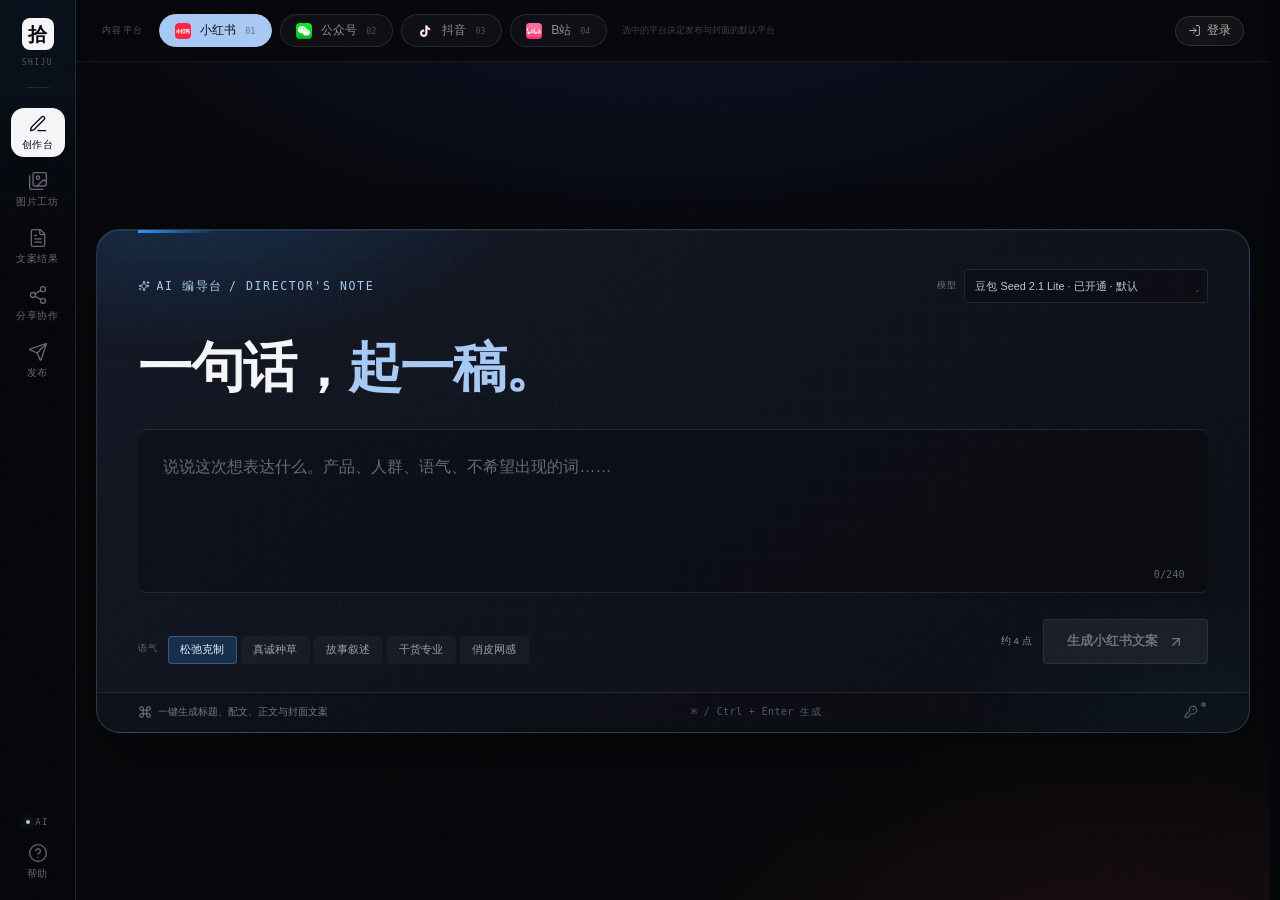
==== commit dfb93155: "平台图标放大到 16px 更清晰" ====
--- a/judou/index.html
+++ b/judou/index.html
@@ -36,8 +36,8 @@
       body { margin: 0; }
       .boot { min-height: 100vh; display: grid; place-items: center; background: #050609; color: #f5f5f7; font-family: "PingFang SC", "Microsoft YaHei UI", sans-serif; letter-spacing: 0.16em; }
     </style>
-    <script type="module" crossorigin src="./assets/index-DyEy5RLf.js"></script>
-    <link rel="stylesheet" crossorigin href="./assets/index-Ctaj6DUK.css">
+    <script type="module" crossorigin src="./assets/index-B8_HUHaJ.js"></script>
+    <link rel="stylesheet" crossorigin href="./assets/index-k8F69j1H.css">
   </head>
   <body>
     <div id="root"><div class="boot">拾句 SHIJU</div></div>
--- a/judou/assets/index-k8F69j1H.css
+++ b/judou/assets/index-k8F69j1H.css
@@ -0,0 +1 @@
+@font-face{font-family:"Noto Serif SC";src:url(../fonts/noto-serif-sc-subset.woff2) format("woff2");font-weight:400 700;font-style:normal;font-display:swap}@font-face{font-family:"Instrument Serif";src:url(../fonts/instrument-serif-normal.woff2) format("woff2");font-weight:400;font-style:normal;font-display:swap}@font-face{font-family:"Instrument Serif";src:url(../fonts/instrument-serif-italic.woff2) format("woff2");font-weight:400;font-style:italic;font-display:swap}:root{--paper: #edf0e7;--paper-deep: #dfe4d6;--paper-bright: #fbfcf7;--paper-white: #ffffff;--ink: #171e19;--ink-soft: #2e352f;--ink-muted: #565e52;--ink-faint: #68705f;--line: rgba(23, 30, 25, .12);--line-strong: rgba(23, 30, 25, .22);--moss: #14211c;--moss-2: #1a2b24;--moss-3: #24382f;--lime: #d7e6b4;--lime-bright: #e9f3cb;--red: #d94732;--red-deep: #b93523;--coral: #efc7b6;--sage: #91a68f;--amber: #e0a36a;--font-serif: "Noto Serif SC", "Songti SC", "STSong", "SimSun", serif;--font-serif-latin: "Instrument Serif", "Iowan Old Style", "Palatino Linotype", Palatino, serif;--font-sans: "PingFang SC", "Hiragino Sans GB", "Microsoft YaHei", "Noto Sans SC", -apple-system, BlinkMacSystemFont, "Segoe UI", sans-serif;--font-mono: "SFMono-Regular", "Roboto Mono", "Cascadia Mono", "Consolas", monospace;--shadow-sheet: 0 34px 80px -54px rgba(23, 30, 25, .58), 0 2px 0 rgba(255, 255, 255, .62) inset;--shadow-dark: 0 34px 70px -46px rgba(10, 20, 15, .9);--ease: cubic-bezier(.22, 1, .36, 1)}*,*:before,*:after{box-sizing:border-box}html{min-width:320px;background:var(--paper);scroll-behavior:smooth}body{margin:0;min-width:320px;color:var(--ink);font-family:var(--font-sans);background-color:var(--paper);background-image:radial-gradient(1000px 560px at 96% -8%,rgba(215,230,180,.27),transparent 62%),radial-gradient(860px 560px at -8% 38%,rgba(255,255,250,.66),transparent 66%),linear-gradient(115deg,rgba(217,71,50,.022),transparent 36%);-webkit-font-smoothing:antialiased;text-rendering:optimizeLegibility}body:before{position:fixed;inset:0;z-index:1000;pointer-events:none;content:"";opacity:.035;background-image:url("data:image/svg+xml,%3Csvg xmlns='http://www.w3.org/2000/svg' width='180' height='180'%3E%3Cfilter id='n'%3E%3CfeTurbulence type='fractalNoise' baseFrequency='.82' numOctaves='3' stitchTiles='stitch'/%3E%3C/filter%3E%3Crect width='100%25' height='100%25' filter='url(%23n)'/%3E%3C/svg%3E");mix-blend-mode:multiply}button,input,textarea,select{color:inherit;font:inherit}button{padding:0;cursor:pointer;background:none;border:0}button:disabled{cursor:not-allowed}img{display:block;max-width:100%}h1,h2,h3,h4,p{margin:0}ul,ol{margin:0;padding:0}a{color:inherit}::selection{color:var(--ink);background:var(--lime)}:focus-visible{outline:2px solid var(--red);outline-offset:3px}input:focus-visible,textarea:focus-visible,select:focus-visible{outline:none}input::placeholder,textarea::placeholder{color:#7b8373;opacity:1}::-webkit-scrollbar{width:10px;height:10px}::-webkit-scrollbar-track{background:transparent}::-webkit-scrollbar-thumb{background:#1b211d2e;border:3px solid transparent;border-radius:999px;background-clip:padding-box}.sr-only{position:absolute;width:1px;height:1px;padding:0;margin:-1px;overflow:hidden;clip:rect(0,0,0,0);white-space:nowrap;border:0}.eyebrow{display:inline-flex;gap:6px;align-items:center;color:var(--ink-muted);font-family:var(--font-mono);font-size:9.5px;font-weight:500;line-height:1.4;letter-spacing:.16em;text-transform:uppercase}.eyebrow--light{color:#f7f2e88c}.serif-italic{font-family:var(--font-serif-latin);font-style:italic}.auto-textarea{display:block;width:100%;overflow:hidden;resize:none}.spin{animation:spin 1s linear infinite}.live-dot{display:inline-block;width:5px;height:5px;background:var(--red);border-radius:50%;box-shadow:0 0 0 3px #d947321f}.live-dot--light{background:var(--lime);box-shadow:0 0 0 3px #d7e6b44d;animation:live-pulse 2s ease-in-out infinite}.mini-loader{width:13px;height:13px;border:1.5px solid rgba(27,33,29,.25);border-top-color:var(--ink);border-radius:50%;animation:spin .7s linear infinite}.btn{display:inline-flex;gap:8px;align-items:center;justify-content:center;min-height:36px;padding:0 14px;color:var(--ink);font-size:11.5px;font-weight:500;line-height:1;letter-spacing:.01em;border:1px solid transparent;border-radius:3px;transition:background .2s var(--ease),border-color .2s var(--ease),color .2s var(--ease),transform .2s var(--ease)}.btn:hover{transform:translateY(-1px)}.btn--primary{color:var(--ink);background:var(--lime);border-color:var(--lime)}.btn--primary:hover{background:var(--lime-bright);border-color:var(--lime-bright)}.btn--outline{color:var(--ink-soft);background:transparent;border-color:var(--line-strong)}.btn--outline:hover{background:#fffdf8a6;border-color:var(--ink-soft)}.btn--ghost{color:var(--ink-muted);background:transparent;border-color:transparent}.btn--ghost:hover{color:var(--ink);background:#1b211d0d}.btn--small{min-height:30px;padding:0 10px;font-size:10.5px}.icon-btn{display:inline-grid;width:34px;height:34px;place-items:center;color:var(--ink-muted);background:transparent;border:1px solid transparent;border-radius:3px;transition:color .2s var(--ease),background .2s var(--ease)}.icon-btn:hover{color:var(--ink);background:#1b211d0f}.text-btn{display:inline-flex;gap:5px;align-items:center;color:var(--ink-muted);font-size:10.5px;border-bottom:1px solid var(--line-strong);transition:color .2s var(--ease)}.text-btn:hover{color:var(--ink)}.avatar{display:inline-grid;flex:0 0 auto;width:27px;height:27px;place-items:center;color:#4f3a2c;font-family:var(--font-serif);font-size:10px;font-weight:600;background:var(--coral);border:2px solid var(--paper);border-radius:50%}.avatar--self{color:var(--paper-bright);background:var(--moss)}.avatar--account{width:29px;height:29px;border-color:transparent}.avatar--more{color:var(--ink-muted);font-family:var(--font-sans);font-size:13px;font-weight:400;background:transparent;border:1px dashed var(--line-strong)}.material-grid img{object-fit:cover}@keyframes spin{to{transform:rotate(360deg)}}@keyframes live-pulse{0%,to{opacity:1}50%{opacity:.45}}@keyframes fade-up{0%{opacity:0;transform:translateY(10px)}to{opacity:1;transform:translateY(0)}}@keyframes modal-in{0%{opacity:0;transform:translateY(16px) scale(.992)}to{opacity:1;transform:translateY(0) scale(1)}}@keyframes toast-in{0%{opacity:0;transform:translate(-50%,12px)}to{opacity:1;transform:translate(-50%)}}@media(prefers-reduced-motion:reduce){*,*:before,*:after{scroll-behavior:auto!important;animation-duration:.01ms!important;animation-iteration-count:1!important;transition-duration:.01ms!important}}.app{position:relative;z-index:1;min-height:100vh}.rail{position:fixed;inset:0 auto 0 0;z-index:40;display:flex;flex-direction:column;align-items:center;width:76px;padding:18px 0 16px;color:var(--paper-bright);background:radial-gradient(180px 280px at 50% 10%,rgba(215,230,180,.1),transparent 70%),var(--moss);border-right:1px solid rgba(255,255,255,.06)}.rail:after{position:absolute;inset:0;pointer-events:none;content:"";background-image:linear-gradient(rgba(255,255,255,.034) 1px,transparent 1px);background-size:100% 26px;opacity:.45}.rail__brand{position:relative;z-index:1;display:flex;flex-direction:column;gap:8px;align-items:center;color:var(--paper-bright)}.rail__seal{display:grid;width:34px;height:34px;place-items:center;color:#f8f1e3;font-family:var(--font-serif);font-size:23px;font-weight:600;line-height:1;background:var(--red);border-radius:1px;box-shadow:0 0 0 1px #ffffff29 inset;transition:transform .25s var(--ease)}.rail__brand:hover .rail__seal{transform:rotate(-4deg)}.rail__wordmark{color:#f8f3e999;font-family:var(--font-mono);font-size:7px;letter-spacing:.19em}.rail__line{position:relative;z-index:1;width:22px;height:1px;margin:20px 0;background:#ffffff21}.rail__nav{position:relative;z-index:1;display:flex;flex-direction:column;gap:8px;align-items:center}.rail__item{position:relative;display:flex;flex-direction:column;gap:4px;align-items:center;justify-content:center;width:54px;height:49px;color:#f8f3e970;font-size:8px;letter-spacing:.06em;border-radius:3px;transition:color .2s var(--ease),background .2s var(--ease)}.rail__item span{white-space:nowrap}.rail__item:hover{color:var(--paper-bright);background:#ffffff0f}.rail__item.is-active{color:var(--moss);background:var(--lime)}.rail__item.is-active:hover{background:var(--lime-bright)}.rail__bottom{position:relative;z-index:1;display:flex;flex-direction:column;gap:6px;align-items:center;margin-top:auto}.rail__signal{display:flex;gap:5px;align-items:center;margin-bottom:7px;color:#f8f3e957;font-family:var(--font-mono);font-size:7px;letter-spacing:.16em}.rail__signal i{width:4px;height:4px;background:var(--lime);border-radius:50%;box-shadow:0 0 8px #d7e6b4cc}.rail__item--last{height:44px}.app__main{min-height:100vh;margin-left:76px}.topbar{position:sticky;top:0;z-index:30;display:flex;gap:18px;align-items:center;justify-content:space-between;height:66px;padding:0 30px;background:#edf0e7e0;border-bottom:1px solid var(--line);-webkit-backdrop-filter:blur(18px);backdrop-filter:blur(18px)}.topbar__left,.topbar__right{display:flex;gap:12px;align-items:center;min-width:0}.topbar__left{gap:16px}.wordmark{display:flex;gap:8px;align-items:center;flex:0 0 auto}.wordmark__seal{display:grid;width:27px;height:27px;place-items:center;color:#f8f1e3;font-family:var(--font-serif);font-size:18px;font-weight:600;line-height:1;background:var(--red);border-radius:1px}.wordmark__text{font-family:var(--font-serif);font-size:17px;font-weight:600;letter-spacing:.06em}.wordmark__en{align-self:flex-end;margin-bottom:5px;color:var(--ink-faint);font-family:var(--font-mono);font-size:7.5px;letter-spacing:.16em}.topbar__divider{width:1px;height:18px;background:var(--line)}.breadcrumb{display:flex;gap:7px;align-items:center;color:var(--ink-muted);font-size:11.5px;white-space:nowrap}.breadcrumb svg{color:#aaa495}.breadcrumb strong{max-width:190px;overflow:hidden;color:var(--ink);font-weight:500;text-overflow:ellipsis}.save-state{display:inline-flex;gap:5px;align-items:center;margin-left:4px;color:var(--ink-faint);font-size:10px;white-space:nowrap;transition:color .2s var(--ease)}.save-state.is-saving{color:var(--ink-muted)}.save-state.is-saving svg{animation:live-pulse 1s ease-in-out infinite}.topbar__right{gap:7px;flex:0 0 auto}.quota-chip{display:flex;gap:8px;align-items:center;height:27px;padding:0 9px;color:var(--ink-muted);font-size:9.5px;border:1px solid var(--line);border-radius:2px;transition:border-color .2s var(--ease)}.quota-chip__bar{display:block;width:35px;height:3px;overflow:hidden;background:#1b211d1f;border-radius:999px}.quota-chip__bar i{display:block;height:100%;background:var(--ink);border-radius:inherit}.avatar-stack{display:flex;align-items:center;padding-left:5px}.avatar-stack .avatar{margin-left:-7px}.avatar-stack .avatar:first-child{margin-left:0}.topbar__icon{margin-left:4px}.topbar__share{min-height:32px}.topbar__export{min-height:34px;padding:0 13px;font-size:11px}.account-btn{display:flex;gap:8px;align-items:center;min-height:38px;padding-left:12px;margin-left:3px;border-left:1px solid var(--line);border-radius:0}.account-btn__copy{display:flex;flex-direction:column;gap:2px;align-items:flex-start;min-width:0}.account-btn__copy b{font-size:10.5px;font-weight:600;white-space:nowrap}.account-btn__copy small{color:var(--ink-faint);font-size:8.5px;white-space:nowrap}.account-btn>svg{color:var(--ink-faint)}.export-menu{position:relative}.export-menu__panel{position:absolute;top:calc(100% + 10px);right:0;z-index:50;width:286px;padding:9px;background:var(--paper-bright);border:1px solid var(--line-strong);border-radius:4px;box-shadow:0 28px 60px -28px #1b211d6b;animation:fade-up .16s var(--ease) both}.export-menu__eyebrow{display:block;padding:8px 10px 9px;color:var(--ink-faint);font-family:var(--font-mono);font-size:8px;letter-spacing:.16em;border-bottom:1px solid var(--line)}.export-menu__item{display:flex;gap:10px;align-items:center;width:100%;padding:10px;color:var(--ink-soft);font-size:11px;text-align:left;border-radius:2px;transition:background .16s var(--ease)}.export-menu__item:hover{background:var(--paper-deep)}.export-menu__item svg{color:var(--ink-muted)}.export-menu__item span{flex:1}.export-menu__item small{color:var(--ink-faint);font-family:var(--font-mono);font-size:8px}.export-menu__foot{display:flex;gap:6px;align-items:center;padding:9px 10px 4px;margin-top:5px;color:var(--ink-faint);font-size:9px;border-top:1px solid var(--line)}.mobile-nav{position:relative;display:none}.mobile-menu-toggle{display:none}.mobile-menu{position:fixed;top:66px;right:12px;z-index:80;width:244px;padding:8px;background:var(--paper-bright);border:1px solid var(--line-strong);border-radius:4px;box-shadow:0 28px 60px -24px #1b211d7a;animation:fade-up .18s var(--ease) both}.mobile-menu__eyebrow{display:block;padding:8px 9px 9px;color:var(--ink-faint);font-family:var(--font-mono);font-size:7.5px;letter-spacing:.15em;border-bottom:1px solid var(--line)}.mobile-menu>button{display:flex;gap:9px;align-items:center;width:100%;padding:9px;color:var(--ink-soft);text-align:left;border-radius:2px;transition:background .16s var(--ease)}.mobile-menu>button:hover{background:var(--paper-deep)}.mobile-menu__icon{display:grid;flex:0 0 auto;width:28px;height:28px;place-items:center;color:var(--ink-muted);border:1px solid var(--line)}.mobile-menu>button>span:nth-child(2){display:flex;flex:1;flex-direction:column;gap:2px}.mobile-menu b{font-size:10px;font-weight:500}.mobile-menu small{color:var(--ink-faint);font-size:8px}.mobile-menu>button>svg{color:var(--ink-faint)}.workspace{width:100%;max-width:1740px;padding:26px 30px 32px;margin:0 auto}.workspace-head{display:flex;gap:30px;align-items:flex-end;justify-content:space-between;padding-bottom:22px}.workspace-head__copy{min-width:0}.headline-meta{display:flex;gap:14px;align-items:center;margin-bottom:9px}.status-badge{display:inline-flex;gap:5px;align-items:center;padding:3px 7px;color:#536642;font-family:var(--font-mono);font-size:8px;letter-spacing:.09em;background:#d7e6b485;border:1px solid rgba(83,102,66,.2);border-radius:2px}.status-badge i{width:4px;height:4px;background:#5e7b45;border-radius:50%}.workspace-head h1{display:flex;align-items:flex-end;color:var(--ink);font-family:var(--font-serif);font-size:clamp(38px,4.1vw,60px);font-weight:600;line-height:1.08;letter-spacing:-.025em}.title-period{color:var(--red);font-family:var(--font-serif-latin);font-size:.78em;line-height:.8}.workspace-subtitle{display:flex;gap:11px;align-items:baseline;margin-top:9px;color:var(--ink-muted);font-size:11px}.serif-italic{color:var(--ink-soft);font-family:var(--font-serif-latin);font-size:18px;letter-spacing:.01em}.subtitle-divider{width:22px;height:1px;background:var(--line-strong)}.workspace-head__side{display:flex;flex-direction:column;gap:12px;align-items:flex-end;flex:0 0 auto}.project-stats{display:flex;gap:0;color:var(--ink-faint);font-size:9.5px;white-space:nowrap}.project-stats span{padding:0 13px;border-left:1px solid var(--line)}.project-stats span:last-child{padding-right:0}.project-stats b{margin-right:3px;color:var(--ink);font-family:var(--font-serif-latin);font-size:16px;font-weight:400;letter-spacing:.01em}.workspace-actions{display:flex;gap:7px}.workspace-actions .btn{min-height:34px}.workspace-grid{display:grid;grid-template-columns:minmax(0,1fr) clamp(420px,32.5vw,520px);gap:22px;align-items:start}.workspace-grid__main{display:flex;flex-direction:column;gap:15px;min-width:0}.workspace-footer{display:flex;gap:20px;align-items:center;justify-content:space-between;padding:28px 2px 4px;color:var(--ink-faint);font-size:9px;letter-spacing:.035em}.workspace-footer span{display:inline-flex;gap:6px;align-items:center}.composer{position:relative;padding:19px 21px 0;overflow:hidden;color:var(--paper-bright);background:radial-gradient(560px 260px at 88% -50%,rgba(215,230,180,.19),transparent 65%),radial-gradient(360px 210px at -8% 100%,rgba(217,71,50,.16),transparent 70%),var(--moss);border:1px solid rgba(255,255,255,.075);border-radius:7px;box-shadow:var(--shadow-dark);animation:fade-up .55s var(--ease) both}.composer:before{position:absolute;inset:0;pointer-events:none;content:"";background-image:linear-gradient(rgba(255,255,255,.026) 1px,transparent 1px),linear-gradient(90deg,rgba(255,255,255,.022) 1px,transparent 1px);background-size:29px 29px;-webkit-mask-image:linear-gradient(180deg,black,transparent 90%);mask-image:linear-gradient(180deg,black,transparent 90%)}.composer:after{position:absolute;top:0;left:21px;width:44px;height:2px;content:"";background:var(--lime)}.composer.is-focused{border-color:#d7e6b44d}.composer__top,.composer__heading-row,.composer__field,.composer__bottom,.composer__status{position:relative;z-index:1}.composer__top{display:flex;gap:16px;align-items:center;justify-content:space-between}.composer__label{display:flex;gap:13px;align-items:center;min-width:0}.composer__index{color:#f8f3e940;font-family:var(--font-mono);font-size:8px;letter-spacing:.12em}.composer__model{position:relative;display:flex;gap:7px;align-items:center;flex:0 0 auto}.composer__model:after{position:absolute;right:8px;bottom:9px;pointer-events:none;color:#f8f3e973;font-size:9px;content:"⌄"}.composer__model-label{color:#f8f3e952;font-family:var(--font-mono);font-size:8px;letter-spacing:.12em;text-transform:uppercase}.composer__model select{max-width:164px;height:27px;padding:0 23px 0 8px;color:#f8f3e9b3;font-size:9.5px;background:#ffffff0e;border:1px solid rgba(255,255,255,.1);border-radius:2px;outline:none;appearance:none}.composer__model select:disabled{opacity:.55}.composer__heading-row{display:flex;align-items:flex-end;justify-content:space-between;margin:9px 0 12px}.composer__heading-row h2{color:var(--paper-bright);font-family:var(--font-serif);font-size:25px;font-weight:500;line-height:1.35;letter-spacing:-.02em}.composer__heading-row h2 em{color:var(--lime);font-style:normal}.composer__prompt-idea{display:inline-flex;gap:4px;align-items:center;padding-bottom:3px;color:#f8f3e966;font-size:9px;border-bottom:1px solid rgba(248,243,233,.12);transition:color .2s var(--ease)}.composer__prompt-idea:hover{color:var(--lime)}.composer__field{padding:10px 12px 7px;background:#0000002b;border:1px solid rgba(255,255,255,.13);border-radius:3px;transition:border-color .2s var(--ease),background .2s var(--ease)}.composer.is-focused .composer__field{background:#0000003b;border-color:#d7e6b466}.composer__field textarea{max-height:100px;color:var(--paper-bright);font-size:13.5px;line-height:1.7;background:transparent;border:0;outline:0}.composer__field textarea::placeholder{color:#f8f3e947}.composer__field-foot{display:flex;gap:12px;align-items:center;justify-content:space-between;margin-top:5px}.composer__field-foot>span{display:flex;gap:7px;align-items:center;min-width:0;overflow:hidden;color:#f8f3e94f;font-size:9px;text-overflow:ellipsis;white-space:nowrap}.composer__field-foot>span i{width:3px;height:3px;background:var(--red);border-radius:50%}.composer__field-foot small{color:#f8f3e942;font-family:var(--font-mono);font-size:8px;white-space:nowrap}.composer__bottom{display:flex;gap:18px;align-items:flex-end;justify-content:space-between;padding:13px 0 14px}.tone-picker{display:flex;gap:9px;align-items:flex-start;min-width:0}.tone-picker__label{padding-top:6px;color:#f8f3e947;font-family:var(--font-mono);font-size:8px;letter-spacing:.12em;text-transform:uppercase}.tone-picker__options{display:flex;flex-wrap:wrap;gap:4px}.tone-picker__options button{height:27px;padding:0 8px;color:#f8f3e985;font-size:9.5px;border:1px solid rgba(255,255,255,.1);border-radius:2px;transition:color .18s var(--ease),border-color .18s var(--ease),background .18s var(--ease)}.tone-picker__options button:hover{color:var(--paper-bright);border-color:#ffffff38}.tone-picker__options button.is-active{color:var(--moss);background:var(--lime);border-color:var(--lime)}.composer__cta-wrap{display:flex;gap:11px;align-items:center;flex:0 0 auto}.composer__cost{max-width:100px;color:#f8f3e94d;font-size:8.5px;line-height:1.5;text-align:right;white-space:nowrap}.composer__submit{display:inline-flex;gap:8px;align-items:center;justify-content:center;height:39px;padding:0 14px;color:var(--moss);font-size:10.5px;font-weight:600;white-space:nowrap;background:var(--lime);border:1px solid var(--lime);border-radius:2px;transition:background .2s var(--ease),transform .2s var(--ease),box-shadow .2s var(--ease)}.composer__submit:hover:not(:disabled){background:var(--lime-bright);box-shadow:0 0 0 4px #d7e6b41a;transform:translateY(-1px)}.composer__submit:disabled{color:#f8f3e957;background:#f8f3e914;border-color:#f8f3e91a}.composer__status{display:flex;gap:12px;align-items:center;min-height:31px;padding:0 21px;margin:0 -21px;color:#f8f3e952;font-size:8.5px;background:#00000024;border-top:1px solid rgba(255,255,255,.07)}.composer__hint{display:inline-flex;gap:6px;align-items:center}.composer__shortcut{display:inline-flex;gap:4px;align-items:center;margin-left:auto;color:#f8f3e940;font-family:var(--font-mono);font-size:7.5px;letter-spacing:.04em}.composer__progress{display:flex;gap:3px;width:140px;flex:0 0 auto}.composer__progress span{flex:1;height:2px;background:#ffffff24;border-radius:2px;transition:background .3s var(--ease)}.composer__progress span.is-done{background:var(--lime)}.composer.is-generating .composer__progress span.is-done{animation:live-pulse 1.1s ease-in-out infinite}.platform-bar{display:flex;gap:14px;align-items:stretch;justify-content:space-between;min-height:50px;border-bottom:1px solid var(--line-strong)}.platform-tabs{display:flex;gap:0;min-width:0;overflow-x:auto;scrollbar-width:none}.platform-tabs::-webkit-scrollbar{display:none}.platform-tab{position:relative;display:flex;flex:0 0 auto;gap:8px;align-items:center;padding:8px 16px 9px 10px;color:var(--ink-muted);text-align:left;border-right:1px solid var(--line);transition:background .2s var(--ease),color .2s var(--ease)}.platform-tab:first-child{padding-left:2px}.platform-tab:last-child{border-right:0}.platform-tab:hover{color:var(--ink);background:#fffdf866}.platform-tab.is-active{color:var(--ink);background:transparent}.platform-tab.is-active:after{position:absolute;right:10px;bottom:-1px;left:10px;height:2px;content:"";background:var(--ink)}.platform-tab:first-child.is-active:after{left:2px}.platform-tab__index{color:var(--ink-faint);font-family:var(--font-mono);font-size:8px;letter-spacing:.06em}.platform-tab__body{display:flex;flex-direction:column;gap:2px}.platform-tab__name{display:flex;gap:5px;align-items:center;font-size:11.5px;font-weight:600;line-height:1.25;white-space:nowrap}.platform-tab__name i{width:5px;height:5px;background:var(--platform-accent);border-radius:50%}.platform-tab__format{color:var(--ink-faint);font-size:8.5px;line-height:1.3;white-space:nowrap}.platform-tab__active-dot{position:absolute;top:10px;right:8px;width:3px;height:3px;background:var(--platform-accent);border-radius:50%}.platform-bar__side{display:flex;gap:13px;align-items:center;flex:0 0 auto;padding-bottom:2px}.platform-bar__ready{display:inline-flex;gap:4px;align-items:center;color:var(--ink-faint);font-size:9px;white-space:nowrap}.platform-bar__ready svg{color:#5e7b45}.draft-editor{position:relative;padding:24px 32px 0;overflow:hidden;background:linear-gradient(180deg,rgba(255,255,255,.38),transparent 22%),var(--paper-bright);border:1px solid var(--line);border-radius:3px;box-shadow:var(--shadow-sheet);animation:fade-up .6s .08s var(--ease) both}.draft-editor__head{display:flex;flex-direction:column}.draft-editor__topline{display:flex;gap:18px;align-items:center;justify-content:space-between}.draft-editor__state{display:inline-flex;gap:6px;align-items:center;color:var(--ink-faint);font-size:8.5px;letter-spacing:.02em}.draft-editor__state .live-dot{width:4px;height:4px}.title-field{position:relative;padding:14px 0 0}.draft-title{padding:0 46px 9px 0;overflow:hidden;color:var(--ink);font-family:var(--font-serif);font-size:clamp(25px,2.2vw,34px);font-weight:600;line-height:1.42;letter-spacing:-.02em;background:transparent;border:0;outline:0}.draft-title::placeholder{color:#b8b2a4}.field-count{position:absolute;right:0;bottom:14px;color:var(--ink-faint);font-family:var(--font-mono);font-size:8px;letter-spacing:.03em}.field-count.is-over{color:var(--red)}.dek-field{display:flex;flex-direction:column;gap:4px;padding:4px 0 13px}.dek-field label{color:var(--ink-faint);font-family:var(--font-mono);font-size:8px;letter-spacing:.13em;text-transform:uppercase}.dek-field input{width:100%;padding:0;color:var(--ink-muted);font-size:11.5px;line-height:1.6;background:transparent;border:0;outline:0}.draft-editor__rule{height:1px;margin:2px 0 13px;background:var(--line)}.body-label{display:flex;gap:16px;align-items:center;justify-content:space-between;color:var(--ink-faint);font-family:var(--font-mono);font-size:8px;letter-spacing:.12em}.body-label__meta{color:#aaa494}.block-list{padding-top:9px}.copy-block{display:grid;grid-template-columns:22px minmax(0,1fr);gap:9px;padding:4px 0;animation:fade-up .36s var(--ease) both}.copy-block__gutter{padding-top:6px;color:#beb8a9;font-family:var(--font-mono);font-size:7.5px;line-height:1.2;letter-spacing:.06em;text-align:right}.copy-block__content{position:relative;min-width:0}.block-text{width:100%;padding:2px 24px 2px 0;overflow:hidden;color:#3b4039;font-family:var(--font-sans);font-size:13px;line-height:1.95;white-space:pre-wrap;background:transparent;border:0;outline:0;resize:none}.block-text::placeholder{color:#b6b0a2}.block-text--h2{padding-top:11px;color:var(--ink);font-family:var(--font-serif);font-size:19px;font-weight:600;line-height:1.55;letter-spacing:-.01em}.block-kind{display:inline-block;margin-bottom:2px;color:var(--red);font-family:var(--font-mono);font-size:7.5px;font-weight:500;letter-spacing:.14em}.block-quote-mark{position:absolute;top:10px;left:0;color:#d9473257;font-family:var(--font-serif-latin);font-size:31px;line-height:1}.copy-block--quote{padding:6px 0}.copy-block--quote .copy-block__content{padding:8px 0 6px 18px;border-left:2px solid var(--red)}.block-text--quote{padding-left:0;color:var(--ink-soft);font-family:var(--font-serif);font-size:15px;line-height:1.85}.copy-block--shot .copy-block__gutter{padding-top:8px;color:var(--red);font-size:7px;letter-spacing:.03em}.shot-label{display:inline-flex;align-items:center;height:17px;padding:0 5px;margin-bottom:1px;color:var(--ink-muted);font-family:var(--font-mono);font-size:7.5px;letter-spacing:.06em;background:var(--paper-deep);border-radius:1px}.block-text--shot{padding-top:3px;color:#44483f;font-size:12px;line-height:1.85}.block-remove{position:absolute;top:2px;right:-3px;display:grid;width:23px;height:23px;place-items:center;color:var(--ink-faint);background:var(--paper-bright);border:1px solid var(--line);border-radius:2px;opacity:0;transition:opacity .16s var(--ease),color .16s var(--ease)}.copy-block:hover .block-remove,.block-remove:focus-visible{opacity:1}.block-remove:hover{color:var(--red)}.block-add{display:flex;flex-wrap:wrap;gap:6px;padding:10px 0 2px 31px}.block-add button{display:inline-flex;gap:3px;align-items:center;height:25px;padding:0 7px;color:var(--ink-faint);font-size:9px;border:1px dashed var(--line-strong);border-radius:2px;transition:color .18s var(--ease),border-color .18s var(--ease)}.block-add button:hover{color:var(--ink);border-color:var(--ink-muted)}.tag-section{padding:15px 0 13px;margin-top:11px;border-top:1px solid var(--line)}.tag-section__label{display:flex;gap:14px;align-items:center;justify-content:space-between;color:var(--ink-faint);font-family:var(--font-mono);font-size:8px;letter-spacing:.1em}.tag-section__label small{color:#b0aa9b;font-size:8px;letter-spacing:.02em}.tag-editor{display:flex;flex-wrap:wrap;gap:5px;align-items:center;margin-top:9px}.tag-pill{display:inline-flex;gap:4px;align-items:center;height:23px;padding:0 9px;color:var(--ink-soft);font-size:10px;background:var(--paper);border:1px solid var(--line);border-radius:2px}.tag-pill button{display:inline-grid;place-items:center;color:var(--ink-faint)}.tag-pill button:hover{color:var(--red)}.tag-editor input{width:84px;min-height:23px;padding:0 6px;color:var(--ink-muted);font-size:10px;background:transparent;border:1px dashed var(--line-strong);border-radius:2px;outline:none}.editor-media{display:flex;gap:10px;align-items:center;padding:10px;margin-bottom:13px;background:#e8e0d159;border:1px solid var(--line)}.editor-media__cover{flex:0 0 auto;width:32px;height:42px;overflow:hidden;background:var(--paper-deep);border-radius:1px}.editor-media__cover img{width:100%;height:100%;object-fit:cover}.editor-media__copy{display:flex;flex-direction:column;gap:3px;min-width:0}.editor-media__copy span{font-size:10.5px;font-weight:600}.editor-media__copy small{overflow:hidden;color:var(--ink-faint);font-size:8.5px;text-overflow:ellipsis;white-space:nowrap}.editor-media__thumbs{display:flex;margin-left:auto}.editor-media__thumbs span{width:21px;height:28px;margin-left:-6px;background-size:cover;background-position:center;border:1px solid var(--paper-bright)}.editor-media .btn{margin-left:2px}.ai-inline{padding:14px 32px 15px;margin:0 -32px;color:var(--paper-bright);background:var(--moss-2);border-top:1px solid rgba(255,255,255,.08)}.ai-inline__head{display:flex;gap:15px;align-items:center;justify-content:space-between}.ai-inline__title{display:inline-flex;gap:6px;align-items:center;color:var(--paper-bright);font-size:10.5px;font-weight:500}.ai-inline__title svg{color:var(--lime)}.ai-inline__note{display:inline-flex;gap:5px;align-items:center;max-width:62%;overflow:hidden;color:#f8f3e959;font-size:8px;text-overflow:ellipsis;white-space:nowrap}.ai-inline__note svg{flex:0 0 auto;color:#d7e6b48c}.ai-inline__actions{display:flex;flex-wrap:wrap;gap:5px;margin-top:10px}.ai-inline__actions button{height:24px;padding:0 8px;color:#f8f3e994;font-size:8.5px;border:1px solid rgba(255,255,255,.12);border-radius:2px;transition:color .18s var(--ease),border-color .18s var(--ease),background .18s var(--ease)}.ai-inline__actions button:hover:not(:disabled){color:var(--lime);background:#d7e6b40f;border-color:#d7e6b45c}.ai-inline__actions button:disabled{opacity:.45}.ai-inline__form{display:flex;gap:6px;align-items:center;height:36px;padding:0 4px 0 10px;margin-top:8px;background:#0000002e;border:1px solid rgba(255,255,255,.12);border-radius:2px}.ai-inline__form>svg{flex:0 0 auto;color:#d7e6b49e}.ai-inline__form input{flex:1;min-width:0;height:100%;color:var(--paper-bright);font-size:10px;background:transparent;border:0;outline:none}.ai-inline__form input::placeholder{color:#f8f3e942}.ai-inline__form>button{display:grid;width:27px;height:27px;place-items:center;color:var(--moss);background:var(--lime);border-radius:2px;transition:opacity .2s var(--ease)}.ai-inline__form>button:disabled{color:#f8f3e980;background:#ffffff1f}.ai-inline.is-busy .ai-inline__note{color:var(--lime)}.cover{position:relative;width:100%;overflow:hidden;color:#faf5e9;background:#17231e;isolation:isolate;container-type:inline-size}.cover__frame{position:absolute;inset:0;z-index:0;overflow:hidden}.cover__frame img{width:100%;height:100%;object-fit:cover;transition:filter .35s var(--ease)}.cover__wash{position:absolute;inset:0;background:linear-gradient(180deg,rgba(9,13,10,.3) 0%,transparent 34%,rgba(7,10,8,.16) 56%,rgba(7,10,8,.82) 100%),radial-gradient(120% 86% at 50% 50%,transparent 40%,rgba(7,10,8,.44) 100%)}.cover__grain{position:absolute;inset:0;z-index:3;pointer-events:none;content:"";opacity:.15;background-image:url("data:image/svg+xml,%3Csvg xmlns='http://www.w3.org/2000/svg' width='160' height='160'%3E%3Cfilter id='g'%3E%3CfeTurbulence type='fractalNoise' baseFrequency='.9' numOctaves='2' stitchTiles='stitch'/%3E%3C/filter%3E%3Crect width='100%25' height='100%25' filter='url(%23g)'/%3E%3C/svg%3E");mix-blend-mode:overlay}.cover__content{position:relative;z-index:2;display:flex;flex-direction:column;justify-content:space-between;width:100%;height:100%;padding:6.8cqw 6.2cqw 5.6cqw}.cover__topline{display:flex;gap:8px;align-items:flex-start;justify-content:space-between}.cover__kicker{display:inline-flex;gap:1.2cqw;align-items:center;max-width:74%;padding-top:.7cqw;color:#faf5e9cc;font-family:var(--font-mono);font-size:clamp(5.5px,1.55cqw,12px);line-height:1.4;letter-spacing:.17em;text-transform:uppercase}.cover__mark{display:grid;flex:0 0 auto;width:clamp(16px,7.4cqw,52px);height:clamp(16px,7.4cqw,52px);place-items:center;color:#f7f0e1;font-family:var(--font-serif);font-size:clamp(10px,4.7cqw,33px);font-weight:600;line-height:1;background:var(--red);border:1px solid rgba(255,245,230,.35);border-radius:.4cqw;transform:rotate(2deg);box-shadow:0 5px 20px #00000029}.cover__headline{display:flex;flex-direction:column;align-items:flex-start;margin-top:auto;padding-top:5cqw;color:#fbf6ea;font-family:var(--font-serif);font-size:clamp(16px,11.2cqw,82px);font-weight:600;line-height:1.1;letter-spacing:-.035em;text-wrap:balance;text-shadow:0 3px 26px rgba(0,0,0,.22)}.cover__headline span{display:block}.cover__headline span:nth-child(2){margin-left:.58em}.cover__headline .is-accent{color:var(--lime)}.cover__bottom{display:flex;gap:3cqw;align-items:flex-end;justify-content:space-between;padding-top:2.6cqw;margin-top:3.3cqw;border-top:1px solid rgba(250,245,233,.32)}.cover__sub{max-width:58%;color:#faf5e9d1;font-size:clamp(6.5px,2.15cqw,16px);line-height:1.5;letter-spacing:.025em}.cover__footer{color:#faf5e980;font-family:var(--font-mono);font-size:clamp(5px,1.65cqw,12px);line-height:1.5;letter-spacing:.06em;text-align:right}.cover__watermark{position:absolute;top:50%;right:2.1cqw;z-index:4;display:flex;gap:.8cqw;align-items:center;color:#faf5e961;font-family:var(--font-mono);font-size:clamp(4px,1.15cqw,8px);letter-spacing:.13em;writing-mode:vertical-rl;transform:translateY(-50%) rotate(180deg)}.cover__watermark-seal{display:grid;width:clamp(10px,3.2cqw,24px);height:clamp(10px,3.2cqw,24px);place-items:center;font-family:var(--font-serif);font-size:clamp(6px,1.8cqw,13px);color:#faf5e98c;border:1px solid rgba(250,245,233,.3);border-radius:50%}.cover--wide .cover__content{padding:4.4cqw 4.7cqw 4.2cqw}.cover--wide .cover__headline{padding-top:2.2cqw;font-size:clamp(13px,7.15cqw,76px);line-height:1.04}.cover--wide .cover__bottom{padding-top:1.4cqw;margin-top:1.7cqw}.cover--wide .cover__kicker{font-size:clamp(5px,1.55cqw,12px)}.cover--tall .cover__content{padding:7.4cqw 7cqw 6.6cqw}.cover--tall .cover__headline{font-size:clamp(16px,12.8cqw,88px);line-height:1.06}.cover--seal{background:linear-gradient(120deg,rgba(255,255,255,.55),transparent 48%),#f1ebde;color:var(--ink)}.cover--seal .cover__frame{inset:20% 19% auto;height:34%;border:1px solid rgba(27,33,29,.16);box-shadow:0 10px 30px -16px #1b211d59}.cover--seal .cover__frame img{filter:saturate(.86) contrast(.98) sepia(.08)}.cover--seal .cover__wash{display:none}.cover--seal .cover__grain{opacity:.09;mix-blend-mode:multiply}.cover--seal .cover__content{padding:7cqw 6.7cqw 5.8cqw}.cover--seal .cover__kicker{color:#1b211d8f;font-size:clamp(5px,1.5cqw,11px)}.cover--seal .cover__mark{color:#f5eee0;background:var(--red);border-color:#b9352333;box-shadow:none}.cover--seal .cover__headline{padding-top:0;color:var(--ink);font-size:clamp(14px,9.8cqw,72px);text-shadow:none}.cover--seal .cover__headline .is-accent{color:var(--red)}.cover--seal .cover__headline span:nth-child(2){margin-left:0}.cover--seal .cover__bottom{border-top-color:#1b211d38}.cover--seal .cover__sub{color:#1b211da8}.cover--seal .cover__footer{color:#1b211d7a}.cover--seal .cover__watermark{color:#1b211d59}.cover--seal .cover__watermark-seal{color:#1b211d73;border-color:#1b211d40}.cover--seal.cover--wide .cover__frame{inset:14% 30% auto;height:39%}.cover--seal.cover--wide .cover__headline{font-size:clamp(14px,6.8cqw,56px)}.cover--brutal .cover__frame img{filter:saturate(.92) contrast(1.08) brightness(.83)}.cover--brutal .cover__wash{background:linear-gradient(180deg,rgba(7,10,8,.16),transparent 30%,rgba(7,10,8,.3) 58%,rgba(7,10,8,.9) 100%),linear-gradient(90deg,rgba(7,10,8,.42),transparent 75%)}.cover--brutal .cover__headline{margin-bottom:-1cqw;color:var(--lime);font-family:var(--font-sans);font-size:clamp(19px,13.3cqw,94px);font-weight:800;line-height:.99;letter-spacing:-.06em;text-shadow:0 4px 15px rgba(0,0,0,.24)}.cover--brutal .cover__headline span:nth-child(2){margin-left:0;color:#fffaf0}.cover--brutal .cover__headline span:nth-child(3){margin-left:.35em}.cover--brutal .cover__headline .is-accent{color:#fffaf0}.cover--brutal .cover__topline{align-items:center}.cover--brutal .cover__bottom{border-top-color:#faf5e970}.cover--brutal.cover--wide .cover__headline{font-size:clamp(18px,9.2cqw,78px)}.cover--film{background:#dfcfba;color:var(--ink)}.cover--film .cover__frame{inset:4.8cqw 4.8cqw auto;height:59%;border:1px solid rgba(27,33,29,.13)}.cover--film .cover__frame img{filter:saturate(.82) contrast(.98) sepia(.12)}.cover--film .cover__wash{background:linear-gradient(180deg,rgba(17,21,17,.24),transparent 34%),linear-gradient(180deg,transparent 55%,rgba(223,207,186,.12) 100%)}.cover--film .cover__content{padding:6.6cqw 6.4cqw 5.4cqw}.cover--film .cover__kicker{color:#faf5e9bf;text-shadow:0 2px 9px rgba(0,0,0,.4)}.cover--film .cover__headline{padding-top:1cqw;color:var(--ink);font-size:clamp(15px,10.2cqw,76px);line-height:1.08;text-shadow:none}.cover--film .cover__headline .is-accent{color:var(--red)}.cover--film .cover__bottom{border-top-color:#1b211d42}.cover--film .cover__sub{color:#1b211dad}.cover--film .cover__footer{color:#1b211d7a}.cover--film .cover__mark{color:var(--ink);background:var(--lime);border-color:#1b211d29;box-shadow:none}.cover--film .cover__watermark{color:#1b211d59}.cover--film .cover__watermark-seal{color:#1b211d73;border-color:#1b211d3d}.cover--film.cover--wide .cover__frame{height:60%}.cover--film.cover--wide .cover__headline{font-size:clamp(15px,6.8cqw,56px)}.preview-stage{position:sticky;top:84px;overflow:hidden;color:var(--paper-bright);background:var(--moss);border:1px solid rgba(255,255,255,.07);border-radius:7px;box-shadow:var(--shadow-dark);animation:fade-up .62s .12s var(--ease) both}.preview-stage__head{display:flex;gap:12px;align-items:center;justify-content:space-between;padding:13px 17px;background:#0000001c;border-bottom:1px solid rgba(255,255,255,.08)}.preview-stage__platform{color:#f8f3e966;font-family:var(--font-mono);font-size:8px;letter-spacing:.02em;white-space:nowrap}.preview-mat{position:relative;padding:16px 17px 0;background-color:#111b17;background-image:radial-gradient(ellipse at 50% 38%,rgba(215,230,180,.14),transparent 57%),linear-gradient(rgba(255,255,255,.035) 1px,transparent 1px),linear-gradient(90deg,rgba(255,255,255,.035) 1px,transparent 1px);background-size:100% 100%,28px 28px,28px 28px}.crop-mark{position:absolute;z-index:5;width:9px;height:9px;pointer-events:none;border-color:#f8f3e93d;border-style:solid}.crop-mark--tl{top:8px;left:8px;border-width:1px 0 0 1px}.crop-mark--tr{top:8px;right:8px;border-width:1px 1px 0 0}.crop-mark--bl{bottom:38px;left:8px;border-width:0 0 1px 1px}.crop-mark--br{right:8px;bottom:38px;border-width:0 1px 1px 0}.preview-scroll{display:flex;align-items:flex-start;justify-content:center;height:452px;padding:6px 7px 16px;overflow-y:auto;overscroll-behavior:contain;scrollbar-width:none;-webkit-mask-image:linear-gradient(180deg,#000 0,#000 calc(100% - 16px),transparent 100%);mask-image:linear-gradient(180deg,#000 0,#000 calc(100% - 16px),transparent 100%)}.preview-scroll::-webkit-scrollbar{display:none}.preview-mat__foot{display:flex;gap:10px;align-items:center;justify-content:space-between;padding:9px 17px;margin:0 -17px;color:#f8f3e94d;font-size:8px;border-top:1px solid rgba(255,255,255,.08)}.preview-mat__foot span{display:inline-flex;gap:4px;align-items:center}.preview-mat__foot button{color:#d7e6b4a3;font-size:8px;border-bottom:1px solid rgba(215,230,180,.28);transition:color .2s var(--ease)}.preview-mat__foot button:hover{color:var(--lime)}.xhs-preview{width:268px;max-width:100%;overflow:hidden;color:#282821;background:#fffdf8;border-radius:5px;box-shadow:0 24px 45px -24px #000000b3}.xhs-preview__top{display:flex;gap:15px;align-items:center;padding:10px 13px 7px;color:#9a978d;font-size:8.5px}.xhs-preview__top span:first-child{color:#282821;font-weight:600}.xhs-preview__top svg{margin-left:auto}.xhs-preview__author{display:flex;gap:7px;align-items:center;padding:0 13px 8px}.xhs-avatar{display:grid;width:23px;height:23px;place-items:center;color:#f6efe1;font-family:var(--font-serif);font-size:11px;background:var(--moss);border-radius:50%}.xhs-preview__author>div{display:flex;flex-direction:column;gap:1px;min-width:0}.xhs-preview__author strong{font-size:9px;font-weight:600}.xhs-preview__author small{color:#a09d93;font-size:7px}.xhs-preview__author button{padding:3px 8px;margin-left:auto;color:#d44a35;font-size:7.5px;background:#fff2ee;border:1px solid #f2d2ca;border-radius:999px}.xhs-cover{width:calc(100% - 26px);margin:0 13px;border-radius:3px}.xhs-preview__actions{display:flex;gap:13px;align-items:center;padding:8px 13px 5px;color:#757268;font-size:8px}.xhs-preview__actions span{display:inline-flex;gap:3px;align-items:center}.xhs-preview__actions>svg{margin-left:auto}.xhs-preview h3{padding:2px 13px 5px;color:#26261f;font-family:var(--font-serif);font-size:12px;font-weight:600;line-height:1.55}.xhs-caption{display:-webkit-box;padding:0 13px 7px;overflow:hidden;color:#55534b;font-size:8.5px;line-height:1.8;-webkit-line-clamp:3;-webkit-box-orient:vertical}.xhs-tags{display:flex;flex-wrap:wrap;gap:4px;padding:0 13px 12px;color:#5d7180;font-size:7.5px}.wechat-preview{width:330px;max-width:100%;overflow:hidden;color:#262820;background:#f7f3e9;border-radius:5px;box-shadow:0 24px 45px -24px #000000ad}.wechat-preview__bar{display:flex;align-items:center;justify-content:space-between;padding:8px 12px;background:#fcfaf4;border-bottom:1px solid rgba(27,33,29,.08)}.wechat-mark{color:#6f7467;font-size:7.5px}.wechat-dots{color:#9b9a90;font-size:10px;letter-spacing:2px}.wechat-preview__scroll{padding:13px 15px 14px}.wechat-preview__scroll h3{color:#20231d;font-family:var(--font-serif);font-size:17px;font-weight:600;line-height:1.45;letter-spacing:-.01em}.wechat-byline{display:flex;gap:5px;align-items:center;margin-top:6px;color:#888b7e;font-size:7.5px}.wechat-byline__avatar{display:grid;width:14px;height:14px;place-items:center;color:#f5eee2;font-family:var(--font-serif);font-size:7px;background:var(--moss);border-radius:50%}.wechat-byline small{margin-left:auto;font-size:7px}.wechat-dek{padding:8px 9px;margin:9px 0 10px;color:#666a5d;font-size:8px;line-height:1.7;background:#e8e0d180;border-left:2px solid var(--lime)}.wechat-cover{border-radius:1px}.wechat-body{margin-top:10px;color:#44463e;font-size:8.5px;line-height:1.85}.wechat-body p{margin-bottom:7px}.wechat-body h4{margin:10px 0 4px;color:#25271f;font-family:var(--font-serif);font-size:11px;font-weight:600}.wechat-body blockquote{padding:5px 8px;margin:8px 0;color:#636757;font-family:var(--font-serif);font-size:9px;border-left:2px solid var(--red)}.wechat-end{padding-top:8px;margin-top:3px;color:#a1a196;font-size:7px;border-top:1px dashed rgba(27,33,29,.13)}.douyin-preview{width:236px;max-width:100%}.douyin-preview .cover__content{padding-bottom:33%}.douyin-preview .cover__bottom{display:none}.douyin-preview .cover__headline{padding-top:2cqw;font-size:12.2cqw}.douyin-preview__screen{position:relative;overflow:hidden;color:#fdfaf4;background:#090b0a;border:5px solid #272b28;border-radius:25px;box-shadow:0 28px 50px -20px #000c}.douyin-cover{height:100%}.douyin-preview__top{position:absolute;top:12px;right:13px;left:13px;z-index:4;display:flex;gap:10px;align-items:center;color:#fffcf5a3;font-size:7.5px;text-shadow:0 1px 8px rgba(0,0,0,.6)}.douyin-preview__top .is-active{color:#fffdf8;font-weight:600}.douyin-preview__top svg{margin-left:auto}.douyin-preview__side{position:absolute;right:9px;bottom:93px;z-index:4;display:flex;flex-direction:column;gap:10px;align-items:center}.douyin-preview__side>span:not(.douyin-avatar){display:flex;flex-direction:column;gap:2px;align-items:center;color:#fdfaf4;font-size:7px;text-shadow:0 1px 8px rgba(0,0,0,.5)}.douyin-preview__side small{color:#fffcf5d1;font-size:6.5px}.douyin-avatar{display:grid;width:26px;height:26px;margin-bottom:4px;place-items:center;color:var(--moss);font-family:var(--font-serif);font-size:11px;background:var(--lime);border:1.5px solid #fdfaf4;border-radius:50%}.douyin-preview__caption{position:absolute;right:42px;bottom:17px;left:11px;z-index:4;display:flex;flex-direction:column;gap:4px;text-shadow:0 1px 10px rgba(0,0,0,.56)}.douyin-preview__caption strong{font-size:8px;font-weight:600}.douyin-preview__caption p{display:-webkit-box;overflow:hidden;color:#fdfaf4;font-size:8px;line-height:1.55;-webkit-line-clamp:2;-webkit-box-orient:vertical}.douyin-preview__caption>div{display:flex;flex-wrap:wrap;gap:4px;color:#fffcf5c2;font-size:7px}.douyin-music{display:inline-flex;gap:4px;align-items:center;margin-top:1px;color:#fffcf5b3;font-size:6.5px}.douyin-preview__progress{position:absolute;right:0;bottom:0;left:0;z-index:4;height:2px;background:#ffffff2e}.douyin-preview__progress span{display:block;width:34%;height:100%;background:#ffffffc2}.bili-preview{width:342px;max-width:100%;overflow:hidden;color:#e8e9e2;background:#151716;border-radius:5px;box-shadow:0 25px 48px -24px #000000bd}.bili-player{position:relative;overflow:hidden;background:#0a0c0b}.bili-cover{opacity:.9}.bili-player__shade{position:absolute;inset:0;background:linear-gradient(180deg,#0000000f 45%,#000000a8)}.bili-player__badge{position:absolute;top:9px;right:9px;padding:2px 5px;color:#141815;font-family:var(--font-mono);font-size:6.5px;background:var(--lime);border-radius:1px}.bili-player__duration{position:absolute;right:9px;bottom:30px;color:#fffc;font-family:var(--font-mono);font-size:7px}.bili-play{position:absolute;top:50%;left:50%;display:grid;width:40px;height:40px;place-items:center;color:#ffffffe0;background:#1b211d66;border:1px solid rgba(255,255,255,.4);border-radius:50%;-webkit-backdrop-filter:blur(4px);backdrop-filter:blur(4px);transform:translate(-50%,-50%)}.bili-controls{position:absolute;right:9px;bottom:9px;left:9px;z-index:3}.bili-progress{display:block;height:2px;overflow:hidden;background:#ffffff42}.bili-progress i{display:block;width:47%;height:100%;background:#e06a91}.bili-controls>div{display:flex;align-items:center;justify-content:space-between;padding-top:5px;color:#ffffff9e;font-family:var(--font-mono);font-size:6.5px}.bili-controls span{display:inline-flex;gap:4px;align-items:center}.bili-info{padding:10px 12px 12px}.bili-meta{display:flex;gap:11px;color:#e8e9e25c;font-family:var(--font-mono);font-size:6.5px}.bili-info h3{margin:5px 0;color:#f3f3ed;font-size:11.5px;font-weight:600;line-height:1.5}.bili-info>p{color:#e8e9e27a;font-size:7.5px;line-height:1.65}.bili-tags{display:flex;flex-wrap:wrap;gap:5px;margin-top:7px;color:#e06a91;font-size:7px}.bili-uploader{display:flex;gap:7px;align-items:center;padding-top:9px;margin-top:8px;border-top:1px solid rgba(255,255,255,.1)}.bili-avatar{display:grid;width:21px;height:21px;place-items:center;color:var(--moss);font-family:var(--font-serif);font-size:9px;background:var(--lime);border-radius:50%}.bili-uploader>div{display:flex;flex-direction:column;gap:2px;min-width:0}.bili-uploader strong{color:#f3f3eddb;font-size:8px;font-weight:500}.bili-uploader small{color:#e8e9e257;font-size:6.5px}.bili-follow{padding:3px 7px;margin-left:auto;color:#e06a91;font-size:7px;border:1px solid rgba(224,106,145,.5);border-radius:2px}.bili-actions{display:flex;gap:14px;align-items:center;padding-top:9px;margin-top:8px;color:#e8e9e27a;font-size:7px;border-top:1px solid rgba(255,255,255,.08)}.bili-actions span{display:inline-flex;gap:3px;align-items:center}.checks{padding:14px 17px 12px;background:var(--moss-2);border-top:1px solid rgba(255,255,255,.08)}.checks__head{display:flex;align-items:flex-end;justify-content:space-between}.checks__head .eyebrow{color:#f8f3e96b}.checks__score{color:var(--paper-bright);font-family:var(--font-serif-latin);font-size:26px;line-height:.8}.checks__score small{color:#f8f3e94d;font-family:var(--font-mono);font-size:8px}.checks__score.is-good{color:var(--lime)}.checks__grid{display:grid;grid-template-columns:1fr 1fr;gap:5px;margin-top:9px}.check-row{display:flex;gap:6px;align-items:center;min-width:0;padding:6px 7px;color:#f8f3e994;font-size:8.5px;background:#ffffff0b;border:1px solid rgba(255,255,255,.06)}.check-row svg{flex:0 0 auto}.check-row.is-ok svg{color:var(--lime)}.check-row b{margin-left:auto;color:#f8f3e959;font-family:var(--font-mono);font-size:7.5px;font-weight:400;white-space:nowrap}.suggestion{display:flex;gap:8px;align-items:flex-start;padding:9px;margin-top:8px;background:#d7e6b413;border:1px solid rgba(215,230,180,.18)}.suggestion__icon{display:grid;flex:0 0 auto;width:21px;height:21px;place-items:center;color:var(--lime);border:1px solid rgba(215,230,180,.24);border-radius:50%}.suggestion__copy{flex:1;min-width:0}.suggestion__copy strong{display:block;color:var(--lime);font-size:8.5px;font-weight:500}.suggestion__copy p{margin-top:2px;color:#f8f3e978;font-size:8px;line-height:1.55}.suggestion>button{flex:0 0 auto;align-self:center;padding:3px 5px;color:var(--lime);font-size:7.5px;white-space:nowrap;border-bottom:1px solid rgba(215,230,180,.3)}.suggestion>button:hover:not(:disabled){color:var(--lime-bright)}.checks__foot{display:flex;gap:10px;align-items:center;justify-content:space-between;padding-top:9px;color:#f8f3e942;font-size:7.5px}.checks__foot span{display:inline-flex;gap:4px;align-items:center}.export-node{position:fixed;top:0;left:-20000px;z-index:-10;width:1080px;pointer-events:none}.export-node .cover{width:1080px}.rail__plugin{position:relative;z-index:1;display:flex;flex-direction:column;gap:4px;align-items:center;padding-top:9px;margin-top:6px;border-top:1px solid rgba(255,255,255,.08)}.rail__plugin-label{color:#f8f3e947;font-family:var(--font-mono);font-size:7px;letter-spacing:.12em}.rail__item--plugin{color:#d7e6b49e;text-decoration:none}.rail__item--plugin:hover{color:var(--lime)}.cover--swiss .cover__frame img{filter:grayscale(.2) contrast(1.05) brightness(.86)}.cover--swiss .cover__wash{background:linear-gradient(180deg,#06080c40,#06080cdb)}.cover--swiss .cover__topline{padding-bottom:1.6cqw;border-bottom:1px solid rgba(255,255,255,.28)}.cover--swiss .cover__headline{color:#e8edf2;font-family:PingFang SC,Source Han Sans SC,sans-serif;font-size:clamp(14px,9cqw,64px);font-weight:500;letter-spacing:.01em}.cover--swiss .cover__headline .is-accent{color:#8fb3ff}.cover--swiss .cover__bottom{padding-top:1.4cqw;border-top:1px solid rgba(255,255,255,.22)}.cover--swiss .cover__mark{color:#0b0e14;background:#8fb3ff}.cover--duotone .cover__frame img{filter:grayscale(1) contrast(1.3) brightness(.78)}.cover--duotone .cover__wash{background:linear-gradient(12deg,#e44a349e,#100a0adb)}.cover--duotone .cover__content{align-items:center;text-align:center}.cover--duotone .cover__topline,.cover--duotone .cover__bottom{justify-content:center;align-items:center}.cover--duotone .cover__headline{align-items:center;color:#fff4ec;font-family:PingFang SC,Source Han Sans SC,sans-serif;font-weight:800;letter-spacing:-.01em}.cover--duotone .cover__headline .is-accent{color:#ff5a3c}.cover--duotone .cover__mark{color:#120d0c;background:#ff5a3c}.cover--newspaper .cover__frame img{filter:grayscale(1) contrast(1.1);mix-blend-mode:multiply;opacity:.5}.cover--newspaper .cover__wash{background:#efe9dcdb}.cover--newspaper .cover__content{color:#15130f}.cover--newspaper .cover__topline{padding-bottom:2cqw;border-bottom:3px double #15130f}.cover--newspaper .cover__kicker{color:#8a1c1c;font-family:"Noto Serif SC",Songti SC,serif;letter-spacing:.12em}.cover--newspaper .cover__headline{color:#15130f;font-family:"Noto Serif SC",Songti SC,serif;font-weight:700;letter-spacing:-.01em}.cover--newspaper .cover__headline .is-accent{color:#8a1c1c}.cover--newspaper .cover__sub,.cover--newspaper .cover__footer{color:#3a3529}.cover--newspaper .cover__mark{color:#efe9dc;background:#15130f}.cover--label .cover__wash{background:linear-gradient(180deg,#f7f3e81f,#f7f3e899 58%,#f7f3e8f5)}.cover--label .cover__content{align-items:center;justify-content:flex-end;padding-bottom:10cqw;text-align:center}.cover--label .cover__topline,.cover--label .cover__bottom{justify-content:center;align-items:center}.cover--label .cover__headline{align-items:center;color:#2b2b2b;font-family:STKaiti,KaiTi,Kaiti SC,cursive;font-weight:500;letter-spacing:.04em}.cover--label .cover__headline .is-accent{color:#c98a3c}.cover--label .cover__kicker{color:#6b5a3a}.cover--label .cover__sub,.cover--label .cover__footer{color:#4a4233}.cover--label .cover__mark{color:#fff;background:#c98a3c}.cover--font-serif .cover__headline,.cover--font-serif .cover__kicker,.cover--font-serif .cover__sub,.cover--font-serif .cover__footer{font-family:"Noto Serif SC","Source Han Serif SC",Songti SC,SimSun,serif}.cover--font-sans .cover__headline,.cover--font-sans .cover__kicker,.cover--font-sans .cover__sub,.cover--font-sans .cover__footer{font-family:Noto Sans SC,Source Han Sans SC,PingFang SC,Microsoft YaHei,sans-serif}.cover--font-wenkai .cover__headline,.cover--font-wenkai .cover__kicker,.cover--font-wenkai .cover__sub,.cover--font-wenkai .cover__footer{font-family:LXGW WenKai,KaiTi,STKaiti,serif}.cover--font-xiaowei .cover__headline,.cover--font-xiaowei .cover__kicker,.cover--font-xiaowei .cover__sub,.cover--font-xiaowei .cover__footer{font-family:ZCOOL XiaoWei,Songti SC,serif}.cover--font-kuaile .cover__headline,.cover--font-kuaile .cover__kicker,.cover--font-kuaile .cover__sub,.cover--font-kuaile .cover__footer{font-family:ZCOOL KuaiLe,PingFang SC,sans-serif}.cover--font-qingke .cover__headline,.cover--font-qingke .cover__kicker,.cover--font-qingke .cover__sub,.cover--font-qingke .cover__footer{font-family:ZCOOL QingKe HuangYou,PingFang SC,sans-serif}.cover--font-mashanzheng .cover__headline,.cover--font-mashanzheng .cover__kicker,.cover--font-mashanzheng .cover__sub,.cover--font-mashanzheng .cover__footer{font-family:Ma Shan Zheng,STKaiti,KaiTi,cursive}.cover--font-longcang .cover__headline,.cover--font-longcang .cover__kicker,.cover--font-longcang .cover__sub,.cover--font-longcang .cover__footer{font-family:Long Cang,STKaiti,KaiTi,cursive}.cover--font-hand .cover__headline,.cover--font-hand .cover__kicker,.cover--font-hand .cover__sub,.cover--font-hand .cover__footer{font-family:Sogou XingKai,Sogou ShuaiXian,STKaiti,KaiTi,Kaiti SC,cursive}.cover--font-mono .cover__headline,.cover--font-mono .cover__kicker,.cover--font-mono .cover__sub,.cover--font-mono .cover__footer{font-family:Courier New,"Noto Serif SC",monospace}.cover--effect-outline .cover__headline span{color:transparent;-webkit-text-stroke:.18cqw rgba(250,245,233,.92)}.cover--effect-shadow .cover__headline span{text-shadow:0 .9cqw 2cqw rgba(0,0,0,.65)}.cover--effect-glow .cover__headline span{text-shadow:0 0 1.4cqw rgba(215,230,180,.9),0 0 3.4cqw rgba(215,230,180,.5)}.preset-card__rules{display:block;margin-top:3px;color:#f8f3e957;font-size:9px;letter-spacing:.02em}.filter-row--wrap{flex-wrap:wrap}.modal-backdrop{position:fixed;inset:0;z-index:100;display:flex;align-items:center;justify-content:center;padding:26px;background:#0b120eab;-webkit-backdrop-filter:blur(7px);backdrop-filter:blur(7px);animation:fade-up .2s var(--ease) both}.modal-panel{display:flex;flex-direction:column;width:100%;max-width:900px;max-height:calc(100vh - 52px);overflow:hidden;background:var(--paper-bright);border:1px solid rgba(255,255,255,.26);border-radius:8px;outline:none;box-shadow:0 60px 130px -40px #000000bd;animation:modal-in .3s var(--ease) both}.modal-head{position:relative;display:flex;flex:0 0 auto;gap:20px;align-items:flex-start;justify-content:space-between;padding:24px 28px 18px;border-bottom:1px solid var(--line)}.modal-head h2{margin-top:7px;color:var(--ink);font-family:var(--font-serif);font-size:30px;font-weight:600;line-height:1.25;letter-spacing:-.025em}.modal-head p{max-width:580px;margin-top:6px;color:var(--ink-muted);font-size:11px;line-height:1.7}.modal-close{flex:0 0 auto;margin:-2px -6px 0 0}.modal-body{flex:1;min-height:0;padding:22px 28px;overflow-y:auto;overscroll-behavior:contain}.modal-foot{display:flex;flex:0 0 auto;gap:20px;align-items:center;justify-content:space-between;padding:14px 28px;background:#e8e0d152;border-top:1px solid var(--line)}.modal-foot__hint{color:var(--ink-faint);font-size:9px}.modal-foot__actions{display:flex;gap:8px;align-items:center}.modal-note{display:flex;gap:8px;align-items:flex-start;padding:10px 12px;margin-top:16px;color:var(--ink-muted);font-size:9.5px;line-height:1.65;background:#e8e0d170;border:1px solid var(--line)}.modal-note svg{flex:0 0 auto;margin-top:1px;color:var(--ink-muted)}.studio-panel{max-width:1160px;height:min(820px,calc(100vh - 48px))}.studio-panel .modal-head{padding:20px 25px 15px}.studio-panel .modal-head h2{margin-top:5px;font-size:27px}.studio-panel .modal-body{display:flex;padding:0;overflow:hidden}.studio-panel .modal-foot{padding:13px 24px}.studio{display:grid;flex:1;grid-template-columns:minmax(0,1.13fr) minmax(370px,.87fr);min-height:0;width:100%}.studio__left{position:relative;display:flex;flex-direction:column;min-height:0;padding:24px 28px;overflow:hidden;color:var(--paper-bright);background:radial-gradient(460px 330px at 50% 28%,rgba(215,230,180,.12),transparent 66%),linear-gradient(rgba(255,255,255,.026) 1px,transparent 1px),linear-gradient(90deg,rgba(255,255,255,.026) 1px,transparent 1px),#101a15;background-size:100% 100%,30px 30px,30px 30px,100% 100%}.studio__left:before{position:absolute;inset:0;pointer-events:none;content:"";background:radial-gradient(90% 90% at 50% 50%,transparent 48%,rgba(0,0,0,.38))}.studio__stage{position:relative;display:flex;flex:1;align-items:center;justify-content:center;min-height:0;padding:12px}.studio__stage .cover{flex:0 0 auto;box-shadow:0 40px 70px -32px #000000e6}.studio__stage .cover--portrait{width:min(69%,300px)}.studio__stage .cover--wide{width:min(100%,548px)}.studio__stage .cover--tall{width:min(53%,228px)}.studio__safe-zone{position:absolute;top:4px;right:2px;color:#f8f3e933;font-family:var(--font-mono);font-size:7px;letter-spacing:.15em}.studio__preview-meta{position:relative;display:flex;gap:15px;align-items:center;justify-content:space-between;color:#f8f3e957;font-size:8px}.studio__preview-meta span{display:inline-flex;gap:5px;align-items:center}.studio__preview-meta svg{color:var(--lime)}.studio__thumb-row{position:relative;display:flex;gap:6px;align-items:center;margin-top:12px}.studio__thumb-row button:not(.studio-ai-redraw){width:32px;height:38px;background-position:center;background-size:cover;border:1px solid rgba(255,255,255,.14);opacity:.55;transition:opacity .2s var(--ease),border-color .2s var(--ease)}.studio__thumb-row button:not(.studio-ai-redraw):hover,.studio__thumb-row button:not(.studio-ai-redraw).is-active{opacity:1;border-color:var(--lime)}.studio__thumb-row .studio-ai-redraw{width:auto;font-size:10px}@media(max-width:560px){.studio__thumb-row .studio-ai-redraw{height:35px;padding:0 8px;font-size:9.5px}}.studio__thumb-more{display:grid;width:32px;height:38px;place-items:center;color:#f8f3e959;font-family:var(--font-mono);font-size:8px;border:1px dashed rgba(255,255,255,.16)}.studio-ai-redraw{display:inline-flex;flex:0 0 auto;gap:5px;align-items:center;height:30px;padding:0 10px;margin-left:auto;color:var(--lime);font-size:9px;white-space:nowrap;border:1px solid rgba(215,230,180,.3);border-radius:2px;transition:background .2s var(--ease),border-color .2s var(--ease)}.studio-ai-redraw:hover:not(:disabled){background:#d7e6b414;border-color:#d7e6b48c}.studio-ai-redraw:disabled{opacity:.6}.studio__right{min-height:0;padding:19px 22px 24px;overflow-y:auto;overscroll-behavior:contain;background:var(--paper-bright)}.studio-tabs{display:flex;gap:1px;border-bottom:1px solid var(--line)}.studio-tabs button{position:relative;min-width:52px;padding:0 10px 10px;color:var(--ink-faint);font-size:10px;text-align:center;transition:color .2s var(--ease)}.studio-tabs button:hover,.studio-tabs button.is-active{color:var(--ink)}.studio-tabs button.is-active:after{position:absolute;right:7px;bottom:-1px;left:7px;height:2px;content:"";background:var(--ink)}.studio-section{padding-top:17px}.studio-section__head{display:flex;gap:12px;align-items:flex-start;justify-content:space-between}.studio-section__head h3{color:var(--ink);font-family:var(--font-serif);font-size:17px;font-weight:600;line-height:1.4}.studio-section__head p{margin-top:2px;color:var(--ink-faint);font-size:9px}.material-grid{display:grid;grid-template-columns:repeat(3,1fr);gap:7px;margin-top:13px}.material-card{position:relative;aspect-ratio:1 / 1;overflow:hidden;text-align:left;background:var(--paper-deep);border:1px solid var(--line);border-radius:1px;transition:border-color .2s var(--ease)}.material-card:after{position:absolute;inset:0;pointer-events:none;content:"";border:2px solid transparent;transition:border-color .2s var(--ease)}.material-card:hover:after{border-color:#1b211d4d}.material-card.is-active:after{border-color:var(--ink)}.material-card img{width:100%;height:100%;object-fit:cover;transition:transform .4s var(--ease)}.material-card:hover img{transform:scale(1.04)}.material-card__overlay{position:absolute;right:0;bottom:0;left:0;display:flex;flex-direction:column;gap:1px;padding:18px 7px 7px;color:#faf5ea;background:linear-gradient(transparent,#090d0ac2)}.material-card__overlay b{font-size:8.5px;font-weight:500}.material-card__overlay small{color:#faf5ea94;font-size:7px}.material-card__check{position:absolute;top:5px;right:5px;z-index:2;display:grid;width:17px;height:17px;place-items:center;color:var(--moss);background:var(--lime);border-radius:50%}.material-add{display:flex;flex-direction:column;gap:4px;align-items:center;justify-content:center;aspect-ratio:1 / 1;color:var(--ink-faint);font-size:8.5px;background:#e8e0d157;border:1px dashed var(--line-strong);transition:color .2s var(--ease),background .2s var(--ease)}.material-add:hover{color:var(--ink);background:#e8e0d199}.material-add small{color:var(--ink-faint);font-family:var(--font-mono);font-size:6.5px}.studio-tip{display:flex;gap:8px;align-items:flex-start;padding:10px;margin-top:13px;color:var(--ink-muted);font-size:9px;line-height:1.65;background:var(--paper);border:1px solid var(--line)}.studio-tip svg{flex:0 0 auto;margin-top:1px;color:var(--ink-muted)}.preset-grid{display:grid;grid-template-columns:1fr 1fr;gap:6px;margin-top:13px}.preset-card{display:flex;gap:8px;align-items:center;min-height:49px;padding:8px;text-align:left;background:var(--paper-white);border:1px solid var(--line);transition:border-color .2s var(--ease),background .2s var(--ease)}.preset-card:hover{border-color:var(--line-strong)}.preset-card.is-active{background:var(--paper);border-color:var(--ink)}.preset-card__swatch{flex:0 0 auto;width:25px;height:31px;border:1px solid rgba(27,33,29,.15)}.preset-card>span:nth-child(2){display:flex;flex-direction:column;gap:2px;min-width:0}.preset-card b{font-size:9px;font-weight:600;white-space:nowrap}.preset-card small{color:var(--ink-faint);font-size:7.5px;line-height:1.45}.preset-card>svg{flex:0 0 auto;margin-left:auto;color:var(--ink)}.studio-subhead{display:flex;gap:12px;align-items:baseline;justify-content:space-between;margin:18px 0 8px}.studio-subhead h4{font-size:10px;font-weight:600}.studio-subhead span{color:var(--ink-faint);font-size:8px}.filter-row,.focus-row{display:flex;flex-wrap:wrap;gap:5px}.filter-row button,.focus-row button{height:28px;padding:0 10px;color:var(--ink-muted);font-size:9px;border:1px solid var(--line);transition:color .18s var(--ease),background .18s var(--ease),border-color .18s var(--ease)}.filter-row button:hover,.focus-row button:hover{border-color:var(--line-strong)}.filter-row button.is-active,.focus-row button.is-active{color:var(--paper-bright);background:var(--ink);border-color:var(--ink)}.switch-row{position:relative;display:flex;gap:12px;align-items:center;padding:13px 0 0;margin-top:17px;border-top:1px solid var(--line);cursor:pointer}.switch-row>span{display:flex;flex:1;flex-direction:column;gap:2px}.switch-row b{font-size:10px;font-weight:500}.switch-row small{color:var(--ink-faint);font-size:8.5px}.switch-row input{position:absolute;width:1px;height:1px;opacity:0}.switch-row>i{position:relative;display:block;flex:0 0 auto;width:36px;height:20px;background:#d6cfc0;border-radius:999px;transition:background .2s var(--ease)}.switch-row>i:after{position:absolute;top:3px;left:3px;width:14px;height:14px;content:"";background:var(--paper-bright);border-radius:50%;transition:transform .2s var(--ease),background .2s var(--ease)}.switch-row input:checked+i{background:var(--ink)}.switch-row input:checked+i:after{background:var(--lime);transform:translate(16px)}.switch-row input:focus-visible+i{outline:2px solid var(--red);outline-offset:2px}.studio-field{display:flex;flex-direction:column;gap:5px;margin-top:11px}.studio-field>span{color:var(--ink-faint);font-family:var(--font-mono);font-size:7.5px;letter-spacing:.1em;text-transform:uppercase}.studio-field input,.studio-field textarea{width:100%;padding:8px 10px;color:var(--ink-soft);font-size:11px;line-height:1.55;background:var(--paper-white);border:1px solid var(--line);border-radius:1px;outline:0;transition:border-color .2s var(--ease)}.studio-field textarea{resize:vertical;min-height:64px}.studio-field input:focus,.studio-field textarea:focus{border-color:var(--ink-muted)}.studio-foot__meta{display:flex;gap:0;align-items:center;color:var(--ink-faint);font-size:8px}.studio-foot__meta span{padding:0 9px;border-left:1px solid var(--line)}.studio-foot__meta span:first-child{padding-left:0;border-left:0}.studio-foot__actions{display:flex;gap:7px;align-items:center}.templates-panel{max-width:1020px}.templates-panel .modal-body{padding:22px 26px}.template-grid{display:grid;grid-template-columns:repeat(4,minmax(0,1fr));gap:12px}.template-card{padding:8px;text-align:left;background:var(--paper);border:1px solid var(--line);transition:border-color .22s var(--ease),background .22s var(--ease),transform .22s var(--ease)}.template-card:hover{background:var(--paper-white);border-color:var(--line-strong);transform:translateY(-2px)}.template-card.is-active{background:var(--paper-white);border-color:var(--ink);box-shadow:0 0 0 1px var(--ink)}.template-card__visual{position:relative;overflow:hidden}.template-card__check{position:absolute;top:7px;right:7px;z-index:5;display:grid;width:20px;height:20px;place-items:center;color:var(--moss);background:var(--lime);border-radius:50%}.template-card__meta{display:flex;gap:8px;align-items:center;justify-content:space-between;padding:10px 2px 2px}.template-card__meta>div{display:flex;flex-direction:column;gap:2px}.template-card__meta b{font-family:var(--font-serif);font-size:12px;font-weight:600}.template-card__meta small{color:var(--ink-faint);font-size:8px}.template-card__swatch{width:13px;height:13px;border:1px solid var(--line);border-radius:50%}.brand-panel{max-width:980px}.brand-layout{display:grid;grid-template-columns:264px minmax(0,1fr);gap:28px;align-items:start}.brand-card{position:relative;display:flex;flex-direction:column;min-height:238px;padding:22px;overflow:hidden;color:var(--paper-bright);background:radial-gradient(260px 220px at 100% 0%,rgba(215,230,180,.16),transparent 66%),var(--moss);border-radius:3px}.brand-card:after{position:absolute;right:-20px;bottom:-28px;width:110px;height:110px;content:"拾";color:#f8f3e90e;font-family:var(--font-serif);font-size:100px;line-height:1}.brand-card__seal{display:grid;width:42px;height:42px;margin-bottom:20px;place-items:center;color:#f8f1e3;font-family:var(--font-serif);font-size:26px;background:var(--red);border-radius:1px}.brand-card .eyebrow{color:#f8f3e95c}.brand-card h3{margin-top:8px;font-family:var(--font-serif);font-size:25px;font-weight:600;line-height:1.25}.brand-card p{margin-top:6px;color:#f8f3e980;font-size:10px;line-height:1.65}.brand-colors{display:flex;gap:5px;margin-top:auto;padding-top:22px}.brand-colors span{width:22px;height:22px;border:1px solid rgba(255,255,255,.16);border-radius:50%}.brand-form{min-width:0}.form-grid{display:grid;grid-template-columns:1fr 1fr;gap:10px}.brand-form .studio-field{margin-top:11px}.brand-form .form-grid .studio-field{margin-top:0}.chip-field{padding-top:14px;margin-top:17px;border-top:1px solid var(--line)}.chip-field__head{display:flex;gap:12px;align-items:baseline;justify-content:space-between;margin-bottom:8px}.chip-field__head span{color:var(--ink-soft);font-size:10px;font-weight:500}.chip-field__head small{color:var(--ink-faint);font-size:8px}.chip-field__body{display:flex;flex-wrap:wrap;gap:5px;align-items:center}.chip-field__body>span{display:inline-flex;gap:4px;align-items:center;height:25px;padding:0 8px;color:var(--ink-soft);font-size:9.5px;background:#d7e6b473;border:1px solid rgba(83,102,66,.16);border-radius:2px}.chip-field__body>span button{display:inline-grid;place-items:center;color:var(--ink-muted)}.chip-field__body>span button:hover{color:var(--red)}.chip-field__body--banned>span{color:#8e4d40;background:#d9473212;border-color:#d947322b}.chip-field__body input{width:100px;height:25px;padding:0 7px;color:var(--ink-muted);font-size:9px;background:transparent;border:1px dashed var(--line-strong);border-radius:2px;outline:0}.history-panel{max-width:780px}.history-row{display:grid;grid-template-columns:21px minmax(0,1fr) auto;gap:12px;padding-bottom:18px}.history-row__rail{position:relative;display:flex;flex-direction:column;align-items:center;padding-top:7px}.history-row__rail>span{position:relative;z-index:1;width:7px;height:7px;background:var(--paper-bright);border:1px solid var(--ink-faint);border-radius:50%}.history-row__rail>span.is-current{background:var(--red);border-color:var(--red);box-shadow:0 0 0 3px #d947321f}.history-row__rail>i{width:1px;margin-top:4px;flex:1;min-height:60px;background:var(--line)}.history-row__copy{min-width:0;padding-bottom:2px}.history-row__copy>div{display:flex;gap:10px;align-items:baseline}.history-row__copy strong{color:var(--ink);font-family:var(--font-serif);font-size:14px;font-weight:600}.history-row__time{display:inline-flex;gap:3px;align-items:center;color:var(--ink-faint);font-family:var(--font-mono);font-size:7.5px}.history-row__copy p{margin-top:4px;overflow:hidden;color:var(--ink-muted);font-size:10px;text-overflow:ellipsis;white-space:nowrap}.history-row__copy small{display:block;margin-top:4px;color:var(--ink-faint);font-size:8px}.history-row .btn{align-self:start}.share-panel{max-width:920px}.share-layout{display:grid;grid-template-columns:1fr 1.1fr;gap:28px}.share-section:first-child{padding-right:26px;border-right:1px solid var(--line)}.share-section__head{display:flex;gap:12px;align-items:baseline;justify-content:space-between;margin-bottom:8px}.share-section__head h3{font-family:var(--font-serif);font-size:16px;font-weight:600}.share-section__head>span{color:var(--ink-faint);font-family:var(--font-mono);font-size:8px}.share-members{display:flex;flex-direction:column}.share-member{display:grid;grid-template-columns:29px minmax(0,1fr) auto;gap:9px;align-items:center;padding:9px 0;border-bottom:1px solid var(--line)}.share-member .avatar{border-color:transparent}.share-member>div{display:flex;flex-direction:column;gap:2px}.share-member b{overflow:hidden;font-size:10px;font-weight:500;text-overflow:ellipsis;white-space:nowrap}.share-member small{color:var(--ink-faint);font-size:8px}.member-role{padding:3px 6px;color:var(--ink-muted);font-size:7.5px;background:var(--paper);border-radius:1px}.invite-form{display:grid;grid-template-columns:minmax(0,1fr) 88px auto;gap:5px;margin-top:12px}.invite-input{display:flex;gap:6px;align-items:center;height:33px;padding:0 9px;background:var(--paper-white);border:1px solid var(--line)}.invite-input svg{flex:0 0 auto;color:var(--ink-faint)}.invite-input input{width:100%;min-width:0;font-size:9.5px;background:transparent;border:0;outline:0}.invite-form select{height:33px;padding:0 7px;color:var(--ink-muted);font-size:9px;background:var(--paper-white);border:1px solid var(--line);border-radius:0;outline:0}.invite-form .btn{min-height:33px;padding:0 10px;font-size:9.5px}.link-box{padding:12px;margin-top:17px;background:var(--paper);border:1px solid var(--line)}.link-box__label{display:flex;gap:5px;align-items:center;color:var(--ink-muted);font-family:var(--font-mono);font-size:7.5px;letter-spacing:.08em;text-transform:uppercase}.link-box>div{display:flex;height:31px;margin-top:7px;background:var(--paper-white);border:1px solid var(--line)}.link-box input{flex:1;min-width:0;padding:0 8px;color:var(--ink-muted);font-family:var(--font-mono);font-size:8.5px;background:transparent;border:0;outline:0}.link-box button{display:grid;width:32px;place-items:center;color:var(--ink-muted);border-left:1px solid var(--line)}.link-box button:hover{color:var(--ink)}.link-box>small{display:block;margin-top:7px;color:var(--ink-faint);font-size:8px}.help-panel{max-width:920px}.help-layout{display:grid;grid-template-columns:1fr 1fr;gap:34px}.help-layout h3{margin-bottom:12px;color:var(--ink);font-family:var(--font-serif);font-size:17px;font-weight:600}.help-steps{display:flex;flex-direction:column;gap:0;list-style:none;counter-reset:helpstep}.help-steps li{position:relative;display:grid;grid-template-columns:24px minmax(0,1fr);gap:8px;padding:10px 0;counter-increment:helpstep;border-top:1px solid var(--line)}.help-steps li:before{grid-row:1 / 3;color:var(--red);font-family:var(--font-mono);font-size:8px;line-height:1.5;content:"0" counter(helpstep)}.help-steps b{font-size:10px;font-weight:600}.help-steps span{color:var(--ink-faint);font-size:9px;line-height:1.6}.shortcut-list{border-top:1px solid var(--line)}.shortcut-list>div{display:flex;gap:15px;align-items:center;justify-content:space-between;padding:9px 0;color:var(--ink-muted);font-size:9.5px;border-bottom:1px solid var(--line)}.shortcut-list kbd{padding:3px 6px;color:var(--ink-soft);font-family:var(--font-mono);font-size:8px;background:var(--paper);border:1px solid var(--line);border-bottom-color:var(--line-strong);border-radius:2px}.help-specs{display:flex;flex-direction:column;gap:0;margin-top:15px;border-top:1px solid var(--line)}.help-specs>div{display:flex;gap:10px;align-items:center;justify-content:space-between;padding:7px 0;color:var(--ink-faint);font-size:8.5px;border-bottom:1px solid var(--line)}.help-specs b{color:var(--ink-soft);font-family:var(--font-mono);font-size:8px;font-weight:400}.toast{position:fixed;bottom:26px;left:50%;z-index:200;display:flex;gap:10px;align-items:center;width:max-content;min-width:360px;max-width:min(560px,calc(100vw - 32px));padding:10px 11px 10px 13px;color:var(--paper-bright);background:var(--moss);border:1px solid rgba(255,255,255,.12);border-radius:4px;box-shadow:0 24px 50px -18px #0000008c;transform:translate(-50%);animation:toast-in .3s var(--ease) both}.toast__icon{display:grid;flex:0 0 auto;width:22px;height:22px;place-items:center;color:var(--moss);background:var(--lime);border-radius:50%}.toast--error .toast__icon{color:#fffaf4;background:var(--red)}.toast__copy{flex:1;min-width:0}.toast__copy p{font-size:10px;line-height:1.5}.toast__copy span{display:block;margin-top:2px;overflow:hidden;color:#f8f3e975;font-size:8.5px;line-height:1.5;text-overflow:ellipsis;white-space:nowrap}.toast__action{flex:0 0 auto;padding:3px 0;color:var(--lime);font-size:9px;white-space:nowrap;border-bottom:1px solid rgba(215,230,180,.4)}.toast__close{display:grid;flex:0 0 auto;width:22px;height:22px;place-items:center;color:#f8f3e966}.toast__close:hover{color:var(--paper-bright)}@media(max-width:1460px){.quota-chip,.account-btn__copy{display:none}.account-btn{padding-left:8px;margin-left:0}.account-btn>svg{display:none}.workspace-head h1{font-size:clamp(37px,4vw,54px)}}@media(max-width:1260px){.wordmark__en,.save-state{display:none}.workspace{padding-right:24px;padding-left:24px}.topbar{padding:0 24px}.workspace-grid{grid-template-columns:minmax(0,1fr) minmax(400px,35vw);gap:18px}.project-stats span{padding:0 9px}.tone-picker{gap:6px}.tone-picker__options button{padding:0 7px;font-size:9px}.composer__cost{display:none}.studio{grid-template-columns:minmax(0,1fr) minmax(350px,.9fr)}}@media(max-width:1120px){.workspace-head h1{font-size:clamp(36px,4.6vw,52px)}.composer__cta-wrap{gap:0}.topbar__share{width:34px;min-height:34px;padding:0}.topbar__share-label{display:none}.avatar-stack .avatar:nth-child(n+4){display:none}.template-grid{grid-template-columns:repeat(2,minmax(0,1fr))}.template-card{display:flex;gap:12px;align-items:flex-start}.template-card__visual{flex:0 0 132px}.template-card__meta{flex-direction:column;align-items:flex-start;gap:6px;padding-top:4px}.brand-layout{grid-template-columns:220px minmax(0,1fr);gap:22px}}@media(max-width:980px){.workspace-grid{grid-template-columns:minmax(0,1fr)}.preview-stage{position:relative;top:auto;display:grid;grid-template-columns:minmax(0,1fr) 356px;grid-template-areas:"head head" "mat checks";width:100%;max-width:960px;margin:0 auto}.preview-stage__head{grid-area:head}.preview-mat{grid-area:mat;min-height:100%}.checks{grid-area:checks;display:flex;flex-direction:column;justify-content:center;border-top:0;border-left:1px solid rgba(255,255,255,.08)}.preview-scroll{height:486px}.xhs-preview{width:292px}}@media(max-width:960px){.studio-panel{height:min(860px,calc(100vh - 32px))}.studio-panel .modal-body{display:block;overflow-y:auto}.studio{display:flex;flex-direction:column;min-height:auto}.studio__left{min-height:470px;padding:20px}.studio__stage{min-height:0;padding:6px}.studio__stage .cover--portrait{width:min(52%,270px)}.studio__stage .cover--tall{width:min(42%,208px)}.studio__stage .cover--wide{width:min(94%,540px)}.studio__right{overflow:visible}.brand-layout,.help-layout{grid-template-columns:minmax(0,1fr);gap:24px}.brand-card{min-height:200px}.brand-colors{padding-top:20px}.share-layout{grid-template-columns:minmax(0,1fr);gap:22px}.share-section:first-child{padding-right:0;padding-bottom:20px;border-right:0;border-bottom:1px solid var(--line)}}@media(max-width:900px){.rail{display:none}.app__main{margin-left:0}.topbar{height:60px;padding:0 20px}.mobile-nav{display:block}.mobile-menu-toggle{display:grid}.mobile-menu{top:62px}.workspace{padding:22px 20px 28px}.workspace-head{gap:20px;align-items:flex-start}.workspace-head__side{align-items:flex-end}.project-stats{display:none}.workspace-head h1{font-size:clamp(35px,6.2vw,48px)}.workspace-grid__main{gap:13px}.preview-stage{grid-template-columns:minmax(0,1fr) 330px;margin-top:4px}.preview-scroll{height:462px}.modal-backdrop{padding:16px}.modal-panel{max-height:calc(100vh - 32px)}.modal-head{padding:21px 22px 16px}.modal-head h2{font-size:26px}.modal-body{padding:19px 22px}.modal-foot{padding:13px 22px}.studio-panel .modal-head{padding:18px 20px 14px}.studio-panel .modal-foot{padding:12px 18px}}@media(max-width:760px){.topbar{padding:0 16px}.breadcrumb,.topbar__divider,.avatar-stack{display:none}.topbar__right{gap:3px}.topbar__icon{display:none}.topbar__export{min-height:32px;padding:0 9px}.workspace{padding:18px 16px 24px}.workspace-head{flex-direction:column;gap:16px;padding-bottom:17px}.workspace-head__side{flex-direction:row;align-items:center;justify-content:space-between;width:100%}.workspace-head__side .workspace-actions{width:100%}.workspace-head__side .workspace-actions .btn{flex:1}.workspace-subtitle .subtitle-divider,.workspace-subtitle>span:last-child{display:none}.workspace-head h1{font-size:clamp(32px,8vw,44px)}.composer{padding:17px 16px 0}.composer__status{padding-right:16px;padding-left:16px;margin-right:-16px;margin-left:-16px}.composer__index,.composer__model-label{display:none}.composer__heading-row h2{font-size:22px}.composer__bottom{flex-direction:column;align-items:stretch;gap:12px}.tone-picker{flex-direction:column;gap:7px}.tone-picker__label{padding-top:0}.composer__cta-wrap{justify-content:space-between;width:100%}.composer__cost{display:block}.composer__submit{flex:1;max-width:260px}.composer__hint{overflow:hidden;text-overflow:ellipsis;white-space:nowrap}.composer__shortcut{display:none}.platform-bar{flex-wrap:wrap;padding-bottom:7px}.platform-tabs{width:100%;margin-right:-16px;margin-left:-16px;padding:0 16px}.platform-tab{padding-right:11px;padding-left:9px}.platform-tab:first-child{padding-left:0}.platform-tab__format,.platform-bar__side{display:none}.draft-editor{padding:20px 20px 0}.draft-editor__state{display:none}.draft-title{padding-right:20px;font-size:26px}.field-count{bottom:12px}.block-text{font-size:12.5px;padding-right:18px}.block-text--h2{font-size:18px}.copy-block{grid-template-columns:19px minmax(0,1fr);gap:7px}.editor-media__thumbs{display:none}.editor-media .btn{margin-left:auto}.ai-inline{padding-right:20px;padding-left:20px;margin-right:-20px;margin-left:-20px}.ai-inline__note{max-width:48%}.preview-stage{display:block;max-width:none}.preview-mat{min-height:auto}.preview-scroll{height:452px}.checks{display:block;border-top:1px solid rgba(255,255,255,.08);border-left:0}.workspace-footer{flex-direction:column;gap:7px;align-items:flex-start;padding-top:20px}.workspace-footer span:last-child{line-height:1.6}.template-grid{grid-template-columns:repeat(2,minmax(0,1fr));gap:8px}.template-card{display:block}.template-card__visual{width:100%}.template-card__meta{flex-direction:row;align-items:center}.modal-head{padding:19px 19px 14px}.modal-head h2{font-size:23px}.modal-head p{font-size:10px}.modal-body{padding:17px 19px}.modal-foot{align-items:flex-start;padding:12px 19px}.modal-foot__hint{display:none}.modal-foot__actions{width:100%;justify-content:flex-end}.modal-foot__actions .btn{flex:0 0 auto}.studio-panel{height:calc(100vh - 16px);max-height:calc(100vh - 16px)}.studio-panel .modal-foot{align-items:center}.studio-foot__meta{display:none}.studio-foot__actions{width:100%}.studio-foot__actions .btn{flex:1;min-height:34px}.studio__left{min-height:420px}.studio__right{padding:17px 18px 22px}.brand-layout{gap:20px}.form-grid{grid-template-columns:1fr;gap:0}.brand-form .form-grid .studio-field{margin-top:11px}.share-layout{gap:18px}.invite-form{grid-template-columns:minmax(0,1fr) auto}.invite-form select{grid-column:2;grid-row:1}.invite-form .btn{grid-column:1 / -1;margin-top:4px}.toast{right:14px;bottom:14px;left:14px;width:auto;min-width:0;max-width:none;transform:none;animation:none}.toast__copy span{white-space:normal}.export-menu__panel{right:-2px;width:min(286px,calc(100vw - 32px))}}@media(max-width:560px){.wordmark__text{font-size:16px}.topbar__export svg:last-child{display:none}.account-btn{display:none}.headline-meta{gap:9px}.headline-meta .eyebrow{font-size:8px;letter-spacing:.12em}.workspace-head h1{font-size:clamp(31px,9.2vw,42px)}.serif-italic{font-size:16px}.workspace-head__side .workspace-actions .btn{padding:0 9px;font-size:10px}.composer__heading-row{gap:8px}.composer__heading-row h2{font-size:21px}.composer__prompt-idea{white-space:nowrap}.composer__model select{max-width:126px;font-size:8.5px}.composer__field textarea{font-size:12.5px}.composer__field-foot>span{max-width:72%}.composer__bottom{padding-top:11px}.tone-picker__options button{height:26px;padding:0 8px;font-size:9px}.composer__cost{display:none}.composer__submit{max-width:none;width:100%;height:40px}.composer__cta-wrap{width:100%}.ai-inline__head{flex-direction:column;gap:4px;align-items:flex-start}.ai-inline__note{max-width:100%}.ai-inline__form input{font-size:9px}.editor-media{gap:8px}.editor-media__copy small{max-width:150px}.editor-media .btn{padding:0 8px;font-size:9px}.preview-scroll{height:420px}.xhs-preview{width:258px}.wechat-preview{width:310px}.bili-preview{width:306px}.douyin-preview{width:226px}.template-grid{grid-template-columns:1fr 1fr}.template-card__meta b{font-size:11px}.template-card__meta small{display:none}.template-card__meta{padding-top:7px}.modal-backdrop{padding:0;align-items:flex-end}.modal-panel{max-height:94vh;border-radius:9px 9px 0 0}.studio-panel{height:94vh;max-height:94vh;border-radius:9px 9px 0 0}.modal-head{padding:18px 17px 13px}.modal-head h2{font-size:21px}.modal-head .eyebrow{font-size:8px}.modal-body{padding:15px 17px}.modal-foot{padding:11px 17px}.modal-foot__actions{flex-wrap:wrap}.modal-foot__actions .btn{flex:1;min-height:34px}.studio-panel .modal-head{padding:16px 17px 12px}.studio-panel .modal-foot{padding:10px 14px}.studio__left{min-height:385px;padding:14px}.studio__preview-meta{font-size:7px}.studio__thumb-row button,.studio__thumb-more{width:29px;height:35px}.studio__right{padding:15px 16px 20px}.material-grid,.preset-grid{gap:5px}.preset-card{min-height:46px;padding:7px}.brand-card{min-height:180px}.history-row{grid-template-columns:17px minmax(0,1fr);gap:9px}.history-row>.btn{grid-column:2;justify-self:start;margin-top:5px}.history-row__rail>i{min-height:80px}.history-row__copy>div{align-items:flex-start;flex-direction:column;gap:3px}.help-layout{gap:22px}.template-card{padding:6px}.template-card__visual{flex-basis:auto}}@media(max-width:390px){.topbar{padding:0 12px}.wordmark__seal{width:24px;height:24px;font-size:16px}.workspace{padding-right:12px;padding-left:12px}.composer{padding-right:13px;padding-left:13px}.composer__status{padding-right:13px;padding-left:13px;margin-right:-13px;margin-left:-13px}.draft-editor{padding-right:16px;padding-left:16px}.ai-inline{padding-right:16px;padding-left:16px;margin-right:-16px;margin-left:-16px}.platform-tabs{margin-right:-12px;margin-left:-12px;padding-right:12px;padding-left:12px}.platform-tab{gap:5px;padding-right:9px}.platform-tab__name{font-size:10.5px}.tone-picker__options button{padding:0 6px}.preview-scroll{padding-right:3px;padding-left:3px}.bili-preview{width:282px}.wechat-preview{width:284px}.xhs-preview{width:236px}.douyin-preview{width:208px}}@media(hover:none){.block-remove{opacity:1}}:root{--ink-muted: #545c50;--ink-faint: #646c5d;--red-seal: #bf3b2a;--muted-on-dark: rgba(248, 243, 233, .58);--faint-on-dark: rgba(248, 243, 233, .43)}.rail__item{color:#f8f3e99e;font-size:11px}.rail__wordmark{color:#f8f3e9a3;font-size:11px;letter-spacing:.12em}.rail__signal{color:#f8f3e99e;font-size:9px}.rail__seal,.wordmark__seal,.cover__mark{background:var(--red-seal)}.topbar .wordmark__en{font-size:9px;color:var(--ink-faint)}.save-state{color:var(--ink-faint);font-size:11px}.quota-chip{color:var(--ink-muted);font-size:10.5px}.breadcrumb{color:var(--ink-muted);font-size:11.5px}.eyebrow{font-size:11px;letter-spacing:.125em}.btn,.topbar__export{font-size:11.5px}.btn--small,.text-btn{font-size:11px}.status-badge{color:#4c613a;font-size:10px}.project-stats{color:var(--ink-faint);font-size:11px}.composer{background:linear-gradient(112deg,rgba(215,230,180,.07),transparent 38%),linear-gradient(0deg,rgba(191,59,42,.035),transparent 62%),var(--moss)}.composer:before{background:linear-gradient(180deg,rgba(255,255,255,.035),transparent 46%);background-size:100% 100%;-webkit-mask-image:none;mask-image:none}.composer .eyebrow{color:#f8f3e9b3;font-size:11px}.composer__index{color:#f8f3e987;font-size:9px}.composer__model-label{color:#f8f3e999;font-size:9px}.composer__model select{color:#f8f3e9d1;font-size:10.5px}.composer__prompt-idea{color:#f8f3e9a6;font-size:11px}.composer__field{padding:12px 0 8px;background:transparent;border:0;border-top:1px solid rgba(255,255,255,.16);border-bottom:1px solid rgba(255,255,255,.16);border-radius:0}.composer.is-focused .composer__field{background:transparent;border-color:#d7e6b461}.composer__field:focus-within{background:transparent;border-color:#d7e6b4ad;box-shadow:none}.composer__field-foot>span{color:#f8f3e9a8;font-size:11px}.composer__field-foot small{color:#f8f3e999;font-size:10.5px}.composer__field textarea::placeholder{color:#f8f3e970}.composer__bottom{gap:14px}.tone-picker__label{color:#f8f3e9a8;font-size:10.5px}.tone-picker__options button{height:28px;color:#f8f3e9c7;font-size:11px}.composer__cost{color:#f8f3e9a3;font-size:11px}.composer__submit{font-size:11px}.composer__status{color:#f8f3e9ad;font-size:11px}.composer__hint{color:#f8f3e9ad}.composer__shortcut{color:#f8f3e98f;font-size:10px}.platform-tab__index{color:var(--ink-faint);font-size:10.5px}.platform-tab__format{color:var(--ink-faint);font-size:10.5px}.platform-bar__ready{color:var(--ink-faint);font-size:11px}.draft-editor__state{color:var(--ink-faint);font-size:10px}.body-label{color:var(--ink-faint);font-size:9.5px}.body-label__meta{color:var(--ink-faint)}.field-count,.dek-field label{color:var(--ink-faint);font-size:9.5px}.block-text{color:#373d35;font-size:13.5px}.block-text--h2{font-size:19.5px}.block-add button{color:var(--ink-faint);font-size:10px}.tag-section__label{color:var(--ink-faint);font-size:9.5px}.tag-section__label small{color:var(--ink-faint);font-size:9px}.tag-pill{height:24px;font-size:11px}.tag-editor input{font-size:11px}.editor-media{padding:10px 0;margin-bottom:13px;background:transparent;border:0;border-top:1px solid var(--line);border-bottom:1px solid var(--line)}.editor-media__copy span{font-size:11px}.editor-media__copy small{color:var(--ink-faint);font-size:9.5px}.ai-inline__title{font-size:11px}.ai-inline__note{color:#f8f3e999;font-size:9px}.ai-inline__actions button{height:26px;color:#f8f3e9b8;font-size:10px}.ai-inline__form input{font-size:11px}.ai-inline__form input::placeholder{color:#f8f3e98f}.preview-stage .eyebrow{color:#f8f3e98f}.preview-stage__platform{color:#f8f3e9a6;font-size:11px}.preview-mat{background-image:linear-gradient(155deg,rgba(215,230,180,.1),transparent 48%),linear-gradient(rgba(255,255,255,.035) 1px,transparent 1px),linear-gradient(90deg,rgba(255,255,255,.035) 1px,transparent 1px)}.preview-mat__foot{color:#f8f3e9a8;font-size:10px}.preview-mat__foot button{color:#d7e6b4d1;font-size:11px}.checks__head .eyebrow{color:#f8f3e985}.check-row{color:#f8f3e9cc;font-size:11px}.check-row b{color:#f8f3e9a3;font-size:10px}.checks__score small{color:#f8f3e994;font-size:9.5px}.suggestion__copy strong{font-size:11px}.suggestion__copy p{color:#f8f3e9b3;font-size:10px}.suggestion>button{font-size:10.5px}.checks__foot{color:#f8f3e9a8;font-size:10px}.xhs-preview__top{color:#6c695f;font-size:9px}.xhs-preview__author strong{font-size:9.5px}.xhs-preview__author small{color:#777468;font-size:8.5px}.xhs-preview__author button{font-size:8.5px}.xhs-preview__actions{font-size:9px}.xhs-preview h3{font-size:13px}.xhs-caption{font-size:9.5px}.xhs-tags,.wechat-byline{font-size:8.5px}.wechat-byline small{font-size:8px}.wechat-dek{font-size:9px}.wechat-body{font-size:9.5px}.wechat-body h4{font-size:11.5px}.wechat-body blockquote{font-size:10px}.wechat-end{font-size:8px}.douyin-preview__side>span:not(.douyin-avatar){font-size:8px}.douyin-preview__side small{font-size:7.5px}.douyin-preview__caption strong,.douyin-preview__caption p{font-size:9px}.douyin-preview__caption>div{font-size:8px}.bili-meta{font-size:7.5px}.bili-info h3{font-size:12px}.bili-info>p{font-size:8.5px}.bili-uploader strong{font-size:8.5px}.bili-uploader small{font-size:7.5px}.cover__headline{overflow-wrap:anywhere;transform:scale(var(--headline-fit, 1));transform-origin:left bottom}.cover__headline span{white-space:nowrap}.cover__kicker{color:#faf5e9e6}.cover__sub{color:#faf5e9eb}.cover__footer{color:#faf5e9bd}.cover__watermark{color:#faf5e980}.cover--seal .cover__footer{color:#1b211dad}.cover--seal .cover__sub{color:#1b211dd1}.cover--film .cover__footer{color:#1b211dad}.cover--film .cover__sub{color:#1b211dd1}.modal-head p{color:var(--ink-muted);font-size:11.5px}.modal-foot__hint{color:var(--ink-faint);font-size:9.5px}.studio-tabs button{font-size:11px}.studio-section__head h3{font-size:18px}.studio-section__head p,.material-card__overlay b{font-size:9.5px}.material-card__overlay small{font-size:8px}.material-add{font-size:9.5px}.preset-card b{font-size:10px}.preset-card small{font-size:8.5px}.filter-row button,.focus-row button{font-size:10px}.switch-row b{font-size:11px}.switch-row small{font-size:9.5px}.studio-field>span{font-size:8.5px;letter-spacing:.09em}.studio-field input,.studio-field textarea{font-size:11.5px}.studio-tip{font-size:9.5px}.studio-foot__meta{font-size:9px}.modal-note{font-size:10px}.template-card__meta b{font-size:12.5px}.template-card__meta small{font-size:8.5px}.chip-field__head span{font-size:10.5px}.chip-field__head small{font-size:8.5px}.chip-field__body>span{height:26px;font-size:10px}.chip-field__body input{font-size:9.5px}.history-row__copy strong{font-size:14px}.history-row__time{font-size:8.5px}.history-row__copy p{font-size:10.5px}.history-row__copy small{font-size:8.5px}.share-section__head h3{font-size:16px}.share-member b{font-size:10.5px}.share-member small,.member-role{font-size:8.5px}.invite-input input{font-size:10px}.invite-form select{font-size:9.5px}.invite-form .btn{font-size:10px}.link-box__label{font-size:8.5px}.link-box input{font-size:9px}.link-box>small{font-size:8.5px}.help-layout h3{font-size:18px}.help-steps b{font-size:10.5px}.help-steps span,.shortcut-list>div{font-size:9.5px}.help-specs>div{font-size:9px}.toast__copy p{font-size:10.5px}.toast__copy span{font-size:9px;color:#f8f3e99e}.toast__action{font-size:10px}.studio-ai-redraw{font-size:11px}.workspace-footer{color:var(--ink-faint);font-size:10px}input::placeholder,textarea::placeholder{color:#6b7363;opacity:1}.studio-field input::placeholder,.studio-field textarea::placeholder{color:#6b7363}input:focus-visible,textarea:focus-visible,select:focus-visible{outline:2px solid var(--red);outline-offset:2px}.composer__field:focus-within{background:#00000040;border-color:#d7e6b4ad;box-shadow:0 0 0 3px #d7e6b41f}.composer__field textarea:focus-visible,.ai-inline__form input:focus-visible,.composer__model select:focus-visible{outline:2px solid var(--lime);outline-offset:2px}.composer__field textarea:focus-visible{outline:none}.ai-inline__form:focus-within{border-color:#d7e6b499;box-shadow:0 0 0 3px #d7e6b41a}.ai-inline__form input:focus-visible{outline:none}.tag-editor input:focus-visible{outline:2px solid var(--ink);outline-offset:1px}.invite-input:focus-within{border-color:var(--ink-muted);box-shadow:0 0 0 2px #171e1914}.tone-picker__options button:focus-visible,.ai-inline__actions button:focus-visible,.studio-tabs button:focus-visible,.filter-row button:focus-visible,.focus-row button:focus-visible{outline-color:var(--lime)}@media(min-width:981px)and (max-width:1120px){.composer__bottom{flex-direction:column;align-items:stretch;gap:9px}.composer__cta-wrap{justify-content:flex-end}}@media(max-width:1120px){.composer .eyebrow__en,.composer__index,.tone-picker__label,.composer__cost{display:none}.tone-picker__options button{padding:0 6px;font-size:10px}.platform-tab__format,.platform-bar__side{display:none}}@media(max-width:760px){.eyebrow{font-size:10px}.composer .eyebrow{font-size:9.5px}.composer__model select{font-size:10px}.platform-tab__index{display:none}.platform-tab__name{font-size:11px}.block-text{font-size:13px}.editor-media__copy small{max-width:170px}.studio__preview-meta{font-size:8.5px}.mobile-menu small{font-size:9px}}@media(max-width:560px){.headline-meta .eyebrow,.composer__model select{font-size:9.5px}.composer__actions-hint,.composer__shortcut{display:none}.tone-picker__options button{font-size:10px}.ai-inline__form input{font-size:10.5px}.editor-media .btn{font-size:10px}.studio__preview-meta{font-size:8px}.modal-head .eyebrow{font-size:9.5px}.modal-head p{font-size:10.5px}.template-card__meta small{display:none}.invite-form select{font-size:9px}.toast{min-width:0}}.publish-page{min-height:100vh;color:var(--ink);background:radial-gradient(circle at 12% 0%,rgba(255,255,255,.7),transparent 34%),var(--paper)}.publish-page__nav{position:sticky;top:0;z-index:30;background:#f3eee2f0;border-bottom:1px solid var(--line);-webkit-backdrop-filter:blur(14px);backdrop-filter:blur(14px)}.publish-page__nav-inner{display:flex;gap:20px;align-items:center;justify-content:space-between;width:min(1180px,calc(100% - 48px));min-height:58px;margin:0 auto}.publish-back{display:inline-flex;gap:6px;align-items:center;min-height:32px;padding:0 9px;color:var(--ink-muted);font-size:10px;border:1px solid var(--line);transition:color .2s var(--ease),border-color .2s var(--ease),background .2s var(--ease)}.publish-back:hover{color:var(--ink);background:var(--paper-bright);border-color:var(--line-strong)}.publish-page__brand{display:flex;gap:8px;align-items:center;min-width:0}.publish-page__seal{display:grid;width:25px;height:25px;place-items:center;color:var(--paper-bright);font-family:var(--font-serif);font-size:14px;background:var(--red)}.publish-page__brand-name{color:var(--ink);font-family:var(--font-serif);font-size:15px;font-weight:600}.publish-page__brand-label{color:var(--ink-faint);font-family:var(--font-mono);font-size:8px;letter-spacing:.06em}.publish-page__nav-current{color:var(--ink-faint);font-family:var(--font-mono);font-size:8.5px;text-align:right}.publish-page__body{width:min(1180px,calc(100% - 48px));margin:0 auto;padding:40px 0 64px}.publish-page__intro{display:flex;gap:30px;align-items:flex-end;justify-content:space-between;padding-bottom:22px;margin-bottom:22px;border-bottom:1px solid var(--line)}.publish-page__intro h1{margin-top:10px;color:var(--ink);font-family:var(--font-serif);font-size:clamp(38px,4.4vw,58px);font-weight:600;line-height:1.16;letter-spacing:-.03em}.publish-page__intro p{max-width:650px;margin-top:12px;color:var(--ink-muted);font-size:11px;line-height:1.7}.publish-page__intro-side{display:flex;flex-direction:column;gap:7px;align-items:flex-end;flex:0 0 auto;padding-bottom:4px;color:var(--ink-faint);font-family:var(--font-mono);font-size:8.5px;white-space:nowrap}.publish-page__intro-side span{display:inline-flex;gap:5px;align-items:center}.publish-page__intro-side i{width:5px;height:5px;background:var(--lime);border-radius:50%}.publish-page__panel{min-width:0}.publish-page__footer{display:flex;gap:20px;align-items:center;justify-content:space-between;padding-top:14px;margin-top:22px;border-top:1px solid var(--line)}.publish-page__footer .publish-foot__hint{color:var(--ink-faint);font-size:9.5px}.publish-page__footer .publish-foot__actions{display:flex;gap:13px;align-items:center}.publish-page__footer .publish-foot__count{color:var(--ink-faint);font-size:9px}.btn--publish{color:var(--paper-bright);background:var(--ink);border-color:var(--ink)}.btn--publish:hover{color:var(--lime);background:var(--moss-2);border-color:var(--moss-2)}.topbar__publish{min-height:34px;padding:0 12px;font-size:11px}.publish-panel{max-width:1160px}.publish-panel .modal-head{padding-bottom:15px}.publish-panel .modal-body{padding-top:0;padding-bottom:18px}.publish-panel .modal-foot{padding-top:11px;padding-bottom:11px}.publish-foot__hint{display:inline-flex;gap:6px;align-items:center;color:var(--ink-muted);font-size:10px}.publish-foot__actions{display:flex;gap:14px;align-items:center}.publish-foot__count{color:var(--ink-faint);font-size:9.5px}.publish-tabs{display:flex;gap:2px;border-bottom:1px solid var(--line);margin-bottom:17px}.publish-tabs button{position:relative;display:inline-flex;gap:7px;align-items:center;min-height:44px;padding:0 12px;color:var(--ink-faint);font-size:11px;transition:color .2s var(--ease)}.publish-tabs button:hover,.publish-tabs button.is-active{color:var(--ink)}.publish-tabs button.is-active:after{position:absolute;right:9px;bottom:-1px;left:9px;height:2px;content:"";background:var(--ink)}.publish-tabs button>span:not(.publish-tab__count){color:var(--ink-faint);font-family:var(--font-mono);font-size:8px}.publish-tab__count{display:inline-grid;min-width:16px;height:16px;place-items:center;color:var(--moss);font-family:var(--font-mono);font-size:8px;background:var(--lime);border-radius:50%}.publish-notice{display:flex;gap:11px;align-items:flex-start;padding:11px 13px;margin-bottom:15px;color:var(--ink-soft);background:#d7e6b447;border:1px solid rgba(83,102,66,.18)}.publish-notice__icon{display:grid;flex:0 0 auto;width:22px;height:22px;place-items:center;color:#52683f;background:#d7e6b4b8;border-radius:50%}.publish-notice p{color:var(--ink-muted);font-size:10.5px;line-height:1.65}.publish-notice strong{margin-right:5px;color:var(--ink);font-weight:600}.publish-current{padding:14px;background:var(--paper-bright);border:1px solid var(--line);border-top:2px solid var(--platform-accent)}.publish-current__top{display:flex;gap:14px;align-items:center;justify-content:space-between}.publish-current__follow{display:inline-flex;gap:5px;align-items:center;color:#52683f;font-family:var(--font-mono);font-size:8.5px}.publish-current__main{display:grid;grid-template-columns:330px minmax(0,1fr);gap:18px;align-items:stretch;margin-top:12px}.publish-current__visual{position:relative;display:flex;align-items:center;justify-content:center;min-height:260px;overflow:hidden;background:linear-gradient(rgba(255,255,255,.035) 1px,transparent 1px),linear-gradient(90deg,rgba(255,255,255,.035) 1px,transparent 1px),var(--moss);background-size:26px 26px,26px 26px,100% 100%}.publish-current__visual .cover{width:auto;height:232px;max-width:calc(100% - 24px);box-shadow:0 24px 40px -25px #000000e6}.publish-current__visual .cover--wide{width:calc(100% - 30px);height:auto;max-height:220px}.publish-current__details{display:flex;flex-direction:column;min-width:0;padding:3px 2px 1px}.publish-current__heading{display:flex;gap:9px;align-items:center}.publish-current__heading .publish-platform-mark{width:30px;height:30px;font-size:9px}.publish-current__heading>div{display:flex;flex:1;flex-direction:column;gap:2px}.publish-current__heading h3{margin:0;color:var(--ink);font-family:var(--font-serif);font-size:15px;font-weight:600}.publish-current__heading p{color:var(--ink-faint);font-size:8.5px}.publish-current__details>h2{margin:15px 0 7px;color:var(--ink);font-family:var(--font-serif);font-size:clamp(22px,2.2vw,30px);font-weight:600;line-height:1.35;letter-spacing:-.02em}.publish-current__hint{color:var(--ink-muted);font-size:10px;line-height:1.65}.publish-current__meta{display:flex;flex-wrap:wrap;margin-top:15px;color:var(--ink-faint);font-size:8.5px;border-top:1px solid var(--line)}.publish-current__meta span{padding:8px 10px;border-left:1px solid var(--line)}.publish-current__meta span:first-child{padding-left:0;border-left:0}.publish-current__actions{display:flex;gap:6px;align-items:center;margin-top:auto;padding-top:15px}.publish-current__actions .publish-card__primary{min-height:35px;padding:0 13px;font-size:10px}.publish-current__actions .publish-card__secondary{min-height:35px;font-size:9.5px}.publish-current__actions .publish-card__link{display:inline-flex;width:auto;gap:4px;align-items:center;height:35px;padding:0 9px;margin-left:0;color:var(--ink-muted);font-size:9px;border:1px solid var(--line-strong)}.publish-current__actions .publish-card__link:hover{color:var(--ink);background:var(--paper)}.publish-others{margin-top:16px}.publish-others__head{display:flex;gap:14px;align-items:flex-end;justify-content:space-between;margin-bottom:8px}.publish-others__head h3{margin-top:4px;color:var(--ink-soft);font-family:var(--font-serif);font-size:15px;font-weight:600}.publish-others__head small{color:var(--ink-faint);font-size:8.5px;white-space:nowrap}.publish-other-grid{display:grid;grid-template-columns:repeat(3,minmax(0,1fr));gap:6px}.publish-other-card{display:flex;gap:7px;align-items:center;min-width:0;padding:8px;background:var(--paper-bright);border:1px solid var(--line);border-left:2px solid var(--platform-accent)}.publish-other-card .publish-platform-mark{width:22px;height:22px;font-size:7px}.publish-other-card__copy{display:flex;flex:1;flex-direction:column;gap:2px;min-width:0}.publish-other-card__copy strong{color:var(--ink-soft);font-size:9.5px;font-weight:500}.publish-other-card__copy small{overflow:hidden;color:var(--ink-faint);font-size:8px;text-overflow:ellipsis;white-space:nowrap}.publish-other-card>button,.publish-other-card>.publish-other-action{display:inline-flex;flex:0 0 auto;gap:4px;align-items:center;height:27px;padding:0 7px;color:var(--ink-soft);font-size:8px;white-space:nowrap;text-decoration:none;border:1px solid var(--line-strong);transition:color .18s var(--ease),background .18s var(--ease),border-color .18s var(--ease)}.publish-other-card>button:hover,.publish-other-card>.publish-other-action:hover{color:var(--ink);background:var(--paper);border-color:var(--ink-muted)}.publish-other-card>a:not(.publish-other-action){display:grid;flex:0 0 auto;width:23px;height:23px;place-items:center;color:var(--ink-faint);transition:color .18s var(--ease)}.publish-other-card>a:not(.publish-other-action):hover{color:var(--ink)}.schedule-follow{display:block;margin-top:5px;color:var(--ink-faint);font-size:8px}.publish-grid{display:grid;grid-template-columns:repeat(2,minmax(0,1fr));gap:13px}.publish-card{display:flex;flex-direction:column;min-width:0;padding:13px;background:var(--paper-bright);border:1px solid var(--line);border-top:2px solid var(--platform-accent)}.publish-card__head{display:flex;gap:9px;align-items:center;min-height:31px}.publish-platform-mark{display:grid;flex:0 0 auto;width:27px;height:27px;place-items:center;color:var(--paper-bright);font-family:var(--font-mono);font-size:8px;background:var(--platform-accent)}.publish-card__head>div{display:flex;flex:1;flex-direction:column;gap:2px;min-width:0}.publish-card__head strong{font-size:11px;font-weight:600}.publish-card__head small{overflow:hidden;color:var(--ink-faint);font-size:8.5px;text-overflow:ellipsis;white-space:nowrap}.publish-ready{display:inline-flex;gap:3px;align-items:center;color:#52683f;font-size:8px;white-space:nowrap}.publish-card__visual{position:relative;display:flex;align-items:center;justify-content:center;height:180px;margin:11px 0 10px;overflow:hidden;background:linear-gradient(rgba(255,255,255,.035) 1px,transparent 1px),linear-gradient(90deg,rgba(255,255,255,.035) 1px,transparent 1px),var(--moss);background-size:24px 24px,24px 24px,100% 100%}.publish-card__visual .cover{width:auto;height:158px;max-width:calc(100% - 24px);box-shadow:0 14px 26px -16px #000000d9}.publish-card__visual .cover--portrait,.publish-card__visual .cover--tall{width:auto;height:158px}.publish-card__visual .cover--wide{width:auto;height:158px;max-width:calc(100% - 24px)}.publish-cover-download{position:absolute;right:7px;bottom:7px;display:inline-flex;gap:4px;align-items:center;height:24px;padding:0 7px;color:#f8f3e9c7;font-size:8px;background:#0a120ea8;border:1px solid rgba(255,255,255,.16);-webkit-backdrop-filter:blur(5px);backdrop-filter:blur(5px);transition:color .2s var(--ease),border-color .2s var(--ease)}.publish-cover-download:hover:not(:disabled){color:var(--lime);border-color:#d7e6b473}.publish-cover-download:disabled{opacity:.6}.publish-card h3{display:-webkit-box;min-height:37px;margin:0 0 4px;overflow:hidden;color:var(--ink);font-family:var(--font-serif);font-size:14px;font-weight:600;line-height:1.45;-webkit-line-clamp:2;-webkit-box-orient:vertical}.publish-card__hint{min-height:29px;color:var(--ink-faint);font-size:9px;line-height:1.55}.publish-card__meta{display:flex;flex-wrap:wrap;gap:0;margin-top:6px;color:var(--ink-faint);font-size:8.5px;border-top:1px solid var(--line)}.publish-card__meta span{padding:7px 8px;border-left:1px solid var(--line)}.publish-card__meta span:first-child{padding-left:0;border-left:0}.publish-card__actions{display:flex;gap:5px;align-items:center;margin-top:auto;padding-top:10px}.publish-card__primary{display:inline-flex;gap:5px;align-items:center;justify-content:center;min-height:30px;padding:0 10px;color:var(--paper-bright);font-size:9.5px;white-space:nowrap;text-decoration:none;background:var(--ink);border:1px solid var(--ink);transition:background .2s var(--ease),border-color .2s var(--ease),color .2s var(--ease)}.publish-card__primary:hover{color:var(--lime);background:var(--moss-2);border-color:var(--moss-2)}.publish-card__secondary{min-height:30px;padding:0 8px;color:var(--ink-muted);font-size:9px;white-space:nowrap;border:1px solid var(--line-strong);transition:color .2s var(--ease),background .2s var(--ease)}.publish-card__secondary:hover{color:var(--ink);background:var(--paper)}.publish-card__link{display:grid;width:29px;height:29px;margin-left:auto;place-items:center;color:var(--ink-faint);border:1px solid transparent;transition:color .2s var(--ease),border-color .2s var(--ease)}.publish-card__link:hover{color:var(--ink);border-color:var(--line-strong)}.publish-manual-note{display:flex;gap:8px;align-items:flex-start;padding:10px 0 0;margin-top:15px;color:var(--ink-faint);font-size:9.5px;line-height:1.65;border-top:1px solid var(--line)}.publish-manual-note svg{flex:0 0 auto;margin-top:1px}.publish-manual-note b{color:var(--ink-soft);font-weight:500}.schedule-layout{display:grid;grid-template-columns:380px minmax(0,1fr);gap:24px;align-items:start}.schedule-builder{padding:18px;background:var(--paper);border:1px solid var(--line)}.schedule-section-head,.schedule-list-head{display:flex;gap:14px;align-items:flex-start;justify-content:space-between;margin-bottom:16px}.schedule-section-head h3,.schedule-list-head h3{margin-top:6px;color:var(--ink);font-family:var(--font-serif);font-size:18px;font-weight:600;line-height:1.45}.schedule-section-head>svg{flex:0 0 auto;margin-top:3px;color:var(--red)}.schedule-field{display:flex;flex-direction:column;gap:6px;min-width:0;margin-bottom:13px}.schedule-label{color:var(--ink-faint);font-family:var(--font-mono);font-size:8px;letter-spacing:.1em;text-transform:uppercase}.schedule-platforms{display:flex;flex-wrap:wrap;gap:4px}.schedule-platforms button{display:inline-flex;gap:5px;align-items:center;height:28px;padding:0 8px;color:var(--ink-muted);font-size:9px;background:var(--paper-bright);border:1px solid var(--line);transition:color .18s var(--ease),border-color .18s var(--ease),background .18s var(--ease)}.schedule-platforms button:hover{border-color:var(--line-strong)}.schedule-platforms button.is-active{color:var(--ink);background:var(--lime);border-color:#5366424d}.schedule-platforms button i{width:5px;height:5px;border-radius:50%}.schedule-platforms button svg{color:var(--ink)}.schedule-row{display:grid;grid-template-columns:1.1fr .9fr;gap:8px}.schedule-field input{width:100%;height:33px;padding:0 9px;color:var(--ink-soft);font-size:10.5px;background:var(--paper-bright);border:1px solid var(--line);outline:none}.schedule-field input:focus{border-color:var(--ink-muted)}.schedule-actions{display:flex;gap:6px;align-items:center;margin-top:3px}.schedule-actions .publish-card__primary{flex:1;min-height:34px;font-size:10px}.schedule-notify{display:inline-flex;gap:5px;align-items:center;height:34px;padding:0 8px;color:var(--ink-muted);font-size:8.5px;background:var(--paper-bright);border:1px solid var(--line)}.schedule-notify:hover{color:var(--ink);border-color:var(--line-strong)}.schedule-auto{display:flex;gap:10px;align-items:center;justify-content:space-between;padding:11px 10px;margin-top:14px;color:var(--ink-faint);background:#e8e0d147;border:1px dashed var(--line-strong)}.schedule-auto>div{display:flex;flex-direction:column;gap:2px}.schedule-auto b{color:var(--ink-muted);font-size:9.5px;font-weight:500}.schedule-auto small{font-size:8px}.schedule-auto>span{flex:0 0 auto;color:var(--ink-faint);font-family:var(--font-mono);font-size:7.5px}.schedule-note{display:flex;gap:7px;align-items:flex-start;padding-top:12px;margin-top:13px;color:var(--ink-faint);font-size:8.5px;line-height:1.6;border-top:1px solid var(--line)}.schedule-note svg{flex:0 0 auto;margin-top:1px}.schedule-list-section{min-width:0}.schedule-list-head{margin-bottom:10px}.schedule-list-head__time{display:inline-flex;gap:4px;align-items:center;color:var(--ink-faint);font-size:8.5px;white-space:nowrap}.schedule-list{display:flex;flex-direction:column;gap:6px;max-height:438px;overflow-y:auto}.schedule-item{display:grid;grid-template-columns:100px minmax(0,1fr) auto;gap:10px;align-items:start;padding:11px;background:var(--paper-bright);border:1px solid var(--line);transition:border-color .2s var(--ease),background .2s var(--ease)}.schedule-item.is-due{background:#d7e6b43d;border-color:#53664247}.schedule-item.is-done{opacity:.52}.schedule-item__time{display:flex;flex-direction:column;gap:3px;padding-top:1px}.schedule-item__time b{color:var(--ink-soft);font-family:var(--font-serif);font-size:11px;font-weight:600}.schedule-item__time span{color:var(--ink-faint);font-family:var(--font-mono);font-size:8px}.schedule-item__body{min-width:0}.schedule-item__top{display:flex;gap:5px;align-items:center}.schedule-platform-dot{width:5px;height:5px;border-radius:50%}.schedule-item__top b{font-size:9.5px;font-weight:500}.schedule-status{padding:2px 5px;margin-left:2px;color:var(--ink-faint);font-family:var(--font-mono);font-size:7px;border:1px solid var(--line);border-radius:1px}.schedule-status.is-due{color:#52683f;background:#d7e6b4a6;border-color:transparent}.schedule-status.is-done{color:var(--ink-faint)}.schedule-item__body>p{margin-top:3px;overflow:hidden;color:var(--ink-muted);font-size:9.5px;text-overflow:ellipsis;white-space:nowrap}.schedule-item__body>small{display:block;margin-top:3px;overflow:hidden;color:var(--ink-faint);font-size:8px;text-overflow:ellipsis;white-space:nowrap}.schedule-item__actions{display:flex;gap:2px;align-items:center}.schedule-item__actions button{display:grid;width:26px;height:26px;place-items:center;color:var(--ink-faint);border:1px solid transparent;transition:color .18s var(--ease),border-color .18s var(--ease)}.schedule-item__actions button:hover{color:var(--ink);border-color:var(--line)}.schedule-item__actions .schedule-go{display:inline-flex;width:auto;height:26px;gap:4px;align-items:center;padding:0 7px;color:var(--ink);font-size:8.5px;text-decoration:none;background:var(--lime);border:1px solid var(--lime)}.schedule-item__actions .schedule-go:hover{background:var(--lime-bright);border-color:var(--lime-bright)}.schedule-empty{display:flex;flex-direction:column;gap:5px;align-items:center;justify-content:center;min-height:230px;color:var(--ink-faint);text-align:center;background:var(--paper);border:1px dashed var(--line-strong)}.schedule-empty p{color:var(--ink-muted);font-family:var(--font-serif);font-size:14px}.schedule-empty span{font-size:8.5px}@media(max-width:1000px){.publish-grid{grid-template-columns:minmax(0,1fr)}.publish-card{display:grid;grid-template-columns:190px minmax(0,1fr);column-gap:13px}.publish-card__head{grid-column:1 / -1}.publish-card__visual{grid-row:2 / span 4;height:160px;margin-bottom:0}.publish-card__visual .cover,.publish-card__visual .cover--portrait,.publish-card__visual .cover--tall{height:132px}.publish-card h3,.publish-card__hint,.publish-card__meta,.publish-card__actions{grid-column:2}.publish-card__actions{align-self:end}.schedule-layout{grid-template-columns:340px minmax(0,1fr);gap:16px}.schedule-item{grid-template-columns:86px minmax(0,1fr)}.schedule-item__actions{grid-column:2;justify-self:end;margin-top:-2px}}@media(max-width:760px){.topbar__publish{width:34px;min-height:34px;padding:0}.topbar__publish-label{display:none}.publish-grid{display:flex;flex-direction:column}.publish-card{display:flex;padding:11px}.publish-card__visual{height:170px;margin-bottom:10px}.publish-card__visual .cover,.publish-card__visual .cover--portrait,.publish-card__visual .cover--tall{height:144px}.publish-card__actions{align-self:stretch}.publish-card__primary{flex:1}.schedule-layout{display:flex;flex-direction:column;gap:18px}.schedule-builder,.schedule-list-section{width:100%}.schedule-list{max-height:none}.schedule-auto>span{display:none}.publish-panel .modal-body{padding-right:16px;padding-left:16px}.publish-tabs button{padding-right:9px;padding-left:9px}.publish-tabs button>span:not(.publish-tab__count){display:none}.publish-foot__count,.publish-foot__hint{display:none}.publish-panel .modal-foot{justify-content:flex-end}.schedule-section-head h3,.schedule-list-head h3{font-size:16px}}@media(max-width:480px){.publish-card__meta span{padding:6px;font-size:8px}.publish-cover-download{right:5px;bottom:5px}.schedule-row{grid-template-columns:1fr;gap:0}.schedule-item{grid-template-columns:70px minmax(0,1fr);gap:7px}.schedule-item__actions{grid-column:1 / -1;justify-self:stretch;justify-content:flex-end}.schedule-actions{align-items:stretch;flex-direction:column}.schedule-notify{justify-content:center}}@media(max-width:1000px){.publish-current__main{grid-template-columns:262px minmax(0,1fr);gap:13px}.publish-current__visual{min-height:238px}.publish-current__visual .cover{height:208px}.publish-current__visual .cover--wide{width:calc(100% - 22px);max-height:194px}.publish-current__details>h2{font-size:23px}.publish-current__meta{margin-top:11px}.publish-other-card{padding:7px}.publish-other-card>button,.publish-other-card>.publish-other-action{padding:0 5px;font-size:7.5px}}@media(max-width:760px){.publish-current{padding:11px}.publish-current__main{grid-template-columns:minmax(0,1fr);gap:12px}.publish-current__visual{min-height:218px}.publish-current__visual .cover{height:192px}.publish-current__visual .cover--wide{width:calc(100% - 28px);max-height:164px}.publish-current__details{padding-right:0;padding-left:0}.publish-current__details>h2{margin-top:12px;font-size:22px}.publish-current__actions{flex-wrap:wrap;padding-top:12px}.publish-current__actions .publish-card__primary{flex:1}.publish-current__actions .publish-card__link{flex:0 0 auto}.publish-others__head{align-items:flex-start}.publish-others__head small{display:none}.publish-other-grid{grid-template-columns:minmax(0,1fr)}.publish-other-card{padding:9px}.publish-other-card__copy strong{font-size:10px}.publish-other-card__copy small{font-size:8.5px}.publish-other-card>button,.publish-other-card>.publish-other-action{height:28px;padding:0 7px;font-size:8.5px}}@media(max-width:480px){.publish-current__top{flex-direction:column;gap:5px;align-items:flex-start}.publish-current__visual{min-height:198px}.publish-current__visual .cover{height:172px}.publish-current__visual .cover--wide{width:100%;max-height:142px}.publish-current__details>h2{font-size:21px}.publish-current__meta span{padding:6px;font-size:8px}.publish-current__actions .publish-card__secondary{display:none}.publish-current__actions .publish-card__link{flex:0 0 42px;padding:0;justify-content:center}.publish-current__actions .publish-card__link span{display:none}}@media(max-width:1000px){.publish-page__nav-inner,.publish-page__body{width:min(1180px,calc(100% - 34px))}.publish-page__body{padding-top:30px}.publish-page__intro h1{font-size:clamp(34px,5vw,48px)}}@media(max-width:760px){.publish-page__nav-inner{width:calc(100% - 28px);min-height:52px}.publish-page__brand-label,.publish-page__nav-current{display:none}.publish-page__body{width:calc(100% - 28px);padding:25px 0 40px}.publish-page__intro{flex-direction:column;gap:14px;align-items:flex-start;padding-bottom:17px;margin-bottom:17px}.publish-page__intro h1{margin-top:7px;font-size:36px}.publish-page__intro p{margin-top:9px;font-size:10.5px}.publish-page__intro-side{flex-direction:row;gap:14px;align-items:center;padding-bottom:0}.publish-page__footer{align-items:flex-start;flex-direction:column;gap:10px;padding-top:12px;margin-top:17px}.publish-page__footer .publish-foot__actions{width:100%;justify-content:space-between}}@media(max-width:480px){.publish-back{padding:0 7px;font-size:9px}.publish-page__seal{width:22px;height:22px;font-size:12px}.publish-page__brand-name{font-size:14px}.publish-page__intro h1{font-size:31px}.publish-page__intro-side{flex-wrap:wrap;gap:7px 12px}.publish-page__footer .publish-foot__count{display:none}}:root{--paper: #050609;--paper-deep: #090b10;--paper-bright: #10131a;--paper-white: #151922;--ink: #f5f5f7;--ink-soft: #d2d2d7;--ink-muted: #a1a1a6;--ink-faint: #70707a;--line: rgba(255, 255, 255, .1);--line-strong: rgba(255, 255, 255, .18);--moss: #07090e;--moss-2: #0d1017;--moss-3: #141924;--lime: #a6c9f3;--lime-bright: #cfe2ff;--red: #2997ff;--red-deep: #0071e3;--coral: #8ea3ba;--sage: #73859a;--amber: #d6b374;--blue: #2997ff;--blue-soft: #a6c9f3;--red-seal: #2997ff;--font-serif: var(--font-sans);--font-serif-latin: var(--font-sans);--shadow-sheet: 0 30px 80px rgba(0, 0, 0, .46);--shadow-dark: 0 30px 80px rgba(0, 0, 0, .5)}html{background:#050609;color-scheme:dark}body{color:var(--ink);background-color:#050609;background-image:radial-gradient(1100px 650px at 50% -18%,rgba(33,55,132,.58),transparent 66%),radial-gradient(820px 520px at 94% 18%,rgba(32,102,128,.2),transparent 62%),radial-gradient(700px 500px at 2% 86%,rgba(27,40,82,.22),transparent 66%),linear-gradient(180deg,#050609,#050609 60%,#07090e)}body:before{opacity:.018;mix-blend-mode:screen}::selection{color:#fff;background:#195c9e}:focus-visible{outline-color:var(--blue)}::-webkit-scrollbar-thumb{background:#ffffff29}input,textarea,select{color:var(--ink);color-scheme:dark}input::placeholder,textarea::placeholder{color:#62626c}.topbar{height:64px;padding:0 28px;background:#050609bd;border-bottom-color:var(--line);-webkit-backdrop-filter:blur(22px);backdrop-filter:blur(22px)}.topbar__left{gap:22px}.wordmark{gap:9px}.wordmark__seal{width:28px;height:28px;color:#050609;font-family:var(--font-sans);font-size:16px;font-weight:650;background:#f5f5f7;border-radius:7px}.wordmark__text{color:#f5f5f7;font-family:var(--font-sans);font-size:16px;font-weight:650;letter-spacing:-.04em}.wordmark__en{color:#64646e;font-family:var(--font-mono);font-size:7px;letter-spacing:.13em;margin-bottom:4px}.topbar__divider{height:20px;background:var(--line)}.breadcrumb{gap:8px;color:#767680;font-size:10px}.breadcrumb svg{color:#4a4a54}.breadcrumb strong{color:#c7c7ce;font-weight:500}.save-state{color:#686872;font-size:9px}.save-state svg{color:#7b8a9d}.topbar__right{gap:9px}.quota-chip{height:28px;padding:0 10px;color:#8d8d97;font-family:var(--font-mono);font-size:7.5px;background:#ffffff06;border-color:var(--line);border-radius:999px}.quota-chip:hover{border-color:var(--line-strong)}.quota-chip__bar{width:35px;height:2px;background:#ffffff21}.quota-chip__bar i{background:var(--blue-soft)}.icon-btn{color:#92929c;border-radius:8px}.icon-btn:hover{color:#f5f5f7;background:#ffffff0f}.avatar{border-color:#050609}.btn{border-radius:999px}.btn--primary{color:#fff;background:var(--blue);border-color:var(--blue);box-shadow:0 8px 26px #2997ff38}.btn--primary:hover{color:#fff;background:#47a6ff;border-color:#47a6ff}.btn--outline{color:#d2d2d7;background:#ffffff09;border-color:var(--line)}.btn--outline:hover{color:#fff;background:#ffffff13;border-color:var(--line-strong)}.btn--ghost{color:#a1a1a6}.btn--ghost:hover{color:#fff;background:#ffffff0f}.btn--publish{color:#fff;background:var(--blue);border-color:var(--blue);box-shadow:0 8px 26px #2997ff38}.btn--publish:hover{color:#fff;background:#47a6ff;border-color:#47a6ff}.topbar__export{color:#d2d2d7;background:#ffffff0b;border-color:var(--line);box-shadow:none}.topbar__export:hover{color:#fff;background:#ffffff14;border-color:var(--line-strong)}.topbar__share{color:#92929c}.export-menu__panel,.mobile-menu{color:var(--ink);background:#0e1118;border-color:var(--line-strong);border-radius:16px;box-shadow:0 28px 70px #00000094}.export-menu__eyebrow,.mobile-menu__eyebrow{color:#6f6f79;border-bottom-color:var(--line)}.export-menu__item,.mobile-menu>button{color:#d2d2d7;border-radius:9px}.export-menu__item:hover,.mobile-menu>button:hover{background:#ffffff0e}.export-menu__item small,.mobile-menu small{color:#686872}.export-menu__foot{color:#686872;border-top-color:var(--line)}.mobile-menu__icon{color:#9b9ba5;border-color:var(--line)}.rail{color:#f5f5f770;background:radial-gradient(200px 300px at 50% 4%,rgba(41,151,255,.09),transparent 70%),#040508;border-right-color:var(--line)}.rail:after{opacity:.22;background-image:linear-gradient(rgba(255,255,255,.035) 1px,transparent 1px),linear-gradient(90deg,rgba(255,255,255,.025) 1px,transparent 1px);background-size:26px 26px}.rail__seal{width:32px;height:32px;color:#050609;font-family:var(--font-sans);font-size:19px;font-weight:650;background:#f5f5f7;border-radius:8px;box-shadow:0 8px 24px #00000059}.rail__wordmark{color:#555560;font-size:6.5px;letter-spacing:.18em}.rail__line{background:#ffffff1a}.rail__item{color:#666671;border-radius:13px;font-size:8px}.rail__item:hover{color:#f5f5f7;background:#ffffff0e}.rail__item.is-active{color:#07090e;background:#f5f5f7;box-shadow:0 10px 26px #0006}.rail__item.is-active:hover{background:#fff}.rail__signal{color:#5d5d67}.rail__signal i{background:var(--blue-soft);box-shadow:0 0 9px #a6c9f3bf}.rail__plugin{border-top-color:#ffffff14}.rail__plugin-label{color:#42434c}.rail__item--plugin{color:#8298b4}.rail__item--plugin svg{color:var(--blue-soft)}.workspace{padding-top:30px}.workspace-head{padding-bottom:21px}.headline-meta{margin-bottom:8px}.eyebrow{color:#777781;font-family:var(--font-mono);font-size:8px;letter-spacing:.13em}.status-badge{color:var(--blue-soft);background:#2997ff17;border-color:#a6c9f333;border-radius:999px}.status-badge i{background:var(--blue-soft);box-shadow:0 0 0 3px #a6c9f312}.workspace-head h1{color:#f5f5f7;font-family:var(--font-sans);font-size:clamp(42px,4.4vw,60px);font-weight:700;letter-spacing:-.065em}.title-period{color:var(--blue-soft);font-family:var(--font-sans);font-size:.72em;font-weight:400}.workspace-subtitle{color:#898993;font-size:10.5px;margin-top:8px}.serif-italic{color:#a1a1a6;font-family:var(--font-sans);font-size:11px;font-style:italic;letter-spacing:0}.subtitle-divider{background:#ffffff24}.project-stats{color:#72727c;font-family:var(--font-mono);font-size:8px}.project-stats span{border-left-color:var(--line)}.project-stats b{color:#e1e1e7;font-family:var(--font-sans);font-size:14px;font-weight:600}.workspace-actions .btn{min-height:32px;font-size:9.5px}.workspace-grid{gap:18px}.workspace-footer{color:#5f5f69;border-top-color:var(--line)}.workspace-footer svg{color:#7f8fa4}.composer{padding:20px 22px 0;color:#f5f5f7;background:radial-gradient(480px 230px at 8% -10%,rgba(41,151,255,.19),transparent 72%),radial-gradient(350px 200px at 96% 100%,rgba(32,102,128,.12),transparent 72%),linear-gradient(145deg,#131825f7,#0a0c12fa);border-color:#87b2f038;border-radius:22px;box-shadow:0 28px 70px #0006,inset 0 1px #ffffff0b}.composer:before{opacity:.55;background-image:linear-gradient(rgba(255,255,255,.028) 1px,transparent 1px),linear-gradient(90deg,rgba(255,255,255,.024) 1px,transparent 1px);background-size:27px 27px}.composer:after{top:0;left:22px;width:48px;height:2px;background:linear-gradient(90deg,var(--blue),rgba(166,201,243,0))}.composer.is-focused{border-color:#2997ff6b;box-shadow:0 28px 80px #00000073,0 0 0 3px #2997ff0f}.composer .eyebrow,.composer__label .eyebrow{color:var(--blue-soft)}.composer__model-label{color:#6d7480}.composer__model select{color:#b9c7d8;background:#00000038;border-color:var(--line);border-radius:8px}.composer__heading-row{margin-top:11px;margin-bottom:13px}.composer__heading-row h2{color:#f5f5f7;font-family:var(--font-sans);font-size:30px;font-weight:700;letter-spacing:-.055em}.composer__heading-row h2 em{color:var(--blue-soft)}.composer__prompt-idea{color:#8590a0;border-bottom-color:#ffffff1f}.composer__prompt-idea:hover{color:var(--blue-soft)}.composer__field{padding:11px 13px 8px;background:#0000003b;border-color:var(--line);border-radius:12px}.composer.is-focused .composer__field{background:#0000004d;border-color:#2997ff57}.composer__field textarea{color:#e1e1e7;font-size:12px;line-height:1.7}.composer__field textarea::placeholder{color:#626b78}.composer__field-foot>span{color:#6f7885;font-size:8px}.composer__field-foot>span i{background:var(--blue-soft)}.composer__field-foot small{color:#5d6470}.composer__bottom{padding:12px 0 13px}.tone-picker__label{color:#626a76}.tone-picker__options button{height:24px;padding:0 9px;color:#969fae;font-size:8.5px;background:#ffffff09;border-color:transparent;border-radius:999px}.tone-picker__options button:hover{color:#e1e1e7;border-color:#ffffff24}.tone-picker__options button.is-active{color:#e7f2ff;background:#2997ff33;border-color:#a6c9f347}.composer__cost{color:#66707e;font-size:8px}.composer__submit{height:35px;padding:0 14px;color:#fff;font-size:9.5px;background:var(--blue);border-color:var(--blue);border-radius:999px;box-shadow:0 8px 24px #2997ff38}.composer__submit:hover:not(:disabled){background:#47a6ff;box-shadow:0 0 0 4px #2997ff14}.composer__submit:disabled{color:#68707c;background:#ffffff0f;border-color:#ffffff14;box-shadow:none}.composer__status{min-height:30px;color:#646c79;background:#0000002b;border-top-color:var(--line)}.composer__hint{color:#707987}.composer__shortcut{color:#505863}.composer__progress span.is-done{background:var(--blue-soft)}.platform-bar{min-height:48px;border-bottom-color:var(--line)}.platform-tab{padding:8px 11px;margin-right:2px;color:#777a84;border-right:0;border-radius:10px}.platform-tab:first-child{padding-left:11px}.platform-tab:hover{color:#f5f5f7;background:#ffffff0b}.platform-tab.is-active{color:#f5f5f7;background:#ffffff12}.platform-tab.is-active:after{display:none}.platform-tab__index{color:#55555f}.platform-tab__name{font-size:10.5px}.platform-tab__name i,.platform-tab__active-dot{background:var(--blue-soft)!important;opacity:.8}.platform-tab__format{color:#666a75;font-size:8px}.platform-tab__active-dot{display:none}.platform-bar__ready{color:#666a75;font-size:8.5px}.platform-bar__ready svg{color:var(--blue-soft)}.draft-editor{--paper: #f5f5f7;--paper-deep: #e9e9ee;--paper-bright: #f5f5f7;--paper-white: #ffffff;--ink: #1d1d1f;--ink-soft: #34343a;--ink-muted: #64646d;--ink-faint: #92929a;--line: rgba(0, 0, 0, .09);--line-strong: rgba(0, 0, 0, .16);--moss: #f0f0f3;--moss-2: #e9e9ed;--moss-3: #dfdfe5;padding:24px 30px 0;color:#1d1d1f;background:#f5f5f7;border-color:#ffffff14;border-radius:22px;box-shadow:0 30px 76px #00000070}.draft-editor__topline .eyebrow{color:#8a8a92}.draft-editor__state{color:#92929a}.live-dot{background:var(--blue);box-shadow:0 0 0 3px #2997ff1a}.live-dot--light{background:var(--blue-soft)}.draft-title{color:#1d1d1f;font-family:var(--font-sans);font-size:clamp(25px,2.15vw,32px);font-weight:700;letter-spacing:-.045em}.draft-title::placeholder{color:#b0b0b8}.field-count{color:#a1a1a9}.dek-field label{color:#8b8b93}.dek-field input{color:#65656d}.dek-field input::placeholder{color:#b0b0b8}.draft-editor__rule{background:#e2e2e6}.body-label{color:#94949c}.body-label__meta{color:#a5a5ac}.copy-block__gutter{color:#b0b0b8}.block-text{color:#4a4a51}.block-text::placeholder{color:#b3b3ba}.block-text--h2{color:#1d1d1f;font-family:var(--font-sans);font-weight:700;letter-spacing:-.025em}.block-kind{color:var(--blue)}.block-quote-mark{color:#2997ff47}.copy-block--quote .copy-block__content{border-left-color:var(--blue)}.block-text--quote{color:#4b4b53;font-family:var(--font-sans)}.copy-block--shot .copy-block__gutter{color:var(--blue)}.shot-label{color:#6b6b74;background:#e6e6eb;border-radius:4px}.block-text--shot{color:#55555d}.block-remove{color:#8f8f98;background:#f5f5f7;border-color:#dedee4;border-radius:7px}.block-remove:hover{color:var(--blue)}.block-add button{color:#8b8b94;border-color:#00000024;border-radius:7px}.block-add button:hover{color:#1d1d1f;border-color:#9999a3}.tag-section{border-top-color:#e2e2e6}.tag-section__label{color:#92929a}.tag-section__label small{color:#a8a8b0}.tag-pill{color:#5c5c65;background:#e8e8ed;border-color:transparent;border-radius:7px}.tag-pill:first-child{color:#2b6fae;background:#e2efff}.tag-pill button{color:#8d8d96}.tag-pill button:hover{color:var(--blue)}.editor-media{background:#ececf0;border-color:#0000000e;border-radius:10px}.editor-media__copy span{color:#39393f}.editor-media__copy small{color:#92929a}.editor-media__cover{background:#dddde3;border-radius:4px}.editor-media__thumbs span{border-color:#f5f5f7}.editor-media .btn{color:#5f5f68;border-color:#00000024;background:transparent}.editor-media .btn:hover{color:#1d1d1f;border-color:#93939c}.ai-inline{--paper-bright: #f5f5f7;--lime: #a6c9f3;--moss: #0b0e14;color:#e4e4e9;background:#0c0f15;border-top-color:#ffffff14}.ai-inline__title{color:#d6d6dc}.ai-inline__title svg{color:var(--blue-soft)}.ai-inline__note{color:#777781}.ai-inline__note svg{color:#7b8da4}.ai-inline__actions button{color:#9b9ba5;border-color:#ffffff1f;border-radius:7px}.ai-inline__actions button:hover:not(:disabled){color:var(--blue-soft);background:#2997ff14;border-color:#a6c9f352}.ai-inline__form{background:#0000003d;border-color:#ffffff1f;border-radius:9px}.ai-inline__form>svg{color:#839bb5}.ai-inline__form input{color:#e4e4e9}.ai-inline__form input::placeholder{color:#606a76}.ai-inline__form>button{color:#fff;background:var(--blue);border-radius:7px}.ai-inline__form>button:disabled{color:#69707b;background:#ffffff14}.ai-inline.is-busy .ai-inline__note{color:var(--blue-soft)}.preview-stage{top:80px;color:#f5f5f7;background:radial-gradient(420px 380px at 50% 40%,rgba(32,68,116,.26),transparent 72%),linear-gradient(160deg,#10141d,#080a0f);border-color:var(--line);border-radius:22px;box-shadow:0 30px 80px #0006}.preview-stage__head{background:#0000002e;border-bottom-color:var(--line)}.preview-stage__head .eyebrow{color:#8291a3}.preview-stage__platform{color:#606b7a}.preview-mat{background-color:#0b1017;background-image:radial-gradient(ellipse at 50% 38%,rgba(41,151,255,.16),transparent 58%),linear-gradient(rgba(255,255,255,.032) 1px,transparent 1px),linear-gradient(90deg,rgba(255,255,255,.032) 1px,transparent 1px);background-size:100% 100%,27px 27px,27px 27px}.crop-mark{border-color:#a6c9f340}.preview-mat__foot{color:#697586;border-top-color:var(--line)}.preview-mat__foot button{color:var(--blue-soft);border-bottom-color:#a6c9f347}.preview-mat__foot button:hover{color:#e0eeff}.xhs-preview{color:#1d1d1f;background:#f5f5f7;border-radius:10px;box-shadow:0 28px 60px #0000008f}.xhs-preview__top{color:#9a9aa2}.xhs-preview__top span:first-child{color:#1d1d1f}.xhs-preview__author button,.xhs-preview .follow{border-color:#e44d56;color:#e44d56}.xhs-preview__actions{color:#8f8f97}.xhs-preview h3{color:#1d1d1f}.xhs-caption{color:#77777f}.xhs-tags{color:#3577b6}.wechat-preview{background:#f5f5f7;border-radius:10px}.wechat-preview__bar{background:#1d1d1f;color:#f5f5f7}.bili-preview{border-radius:10px}.bili-info{background:#0d1017}.bili-meta,.bili-info>p,.bili-actions{color:#737d8b}.bili-info h3{color:#f5f5f7}.bili-tags{color:var(--blue-soft)}.bili-uploader{border-top-color:var(--line)}.bili-uploader strong{color:#d2d2d7}.bili-uploader small{color:#6f7987}.bili-follow{color:var(--blue-soft);border-color:#a6c9f373}.bili-actions{border-top-color:var(--line)}.checks{background:#0d1017;border-top-color:var(--line)}.checks__head .eyebrow{color:#6f7b8c}.checks__score{color:#f5f5f7;font-family:var(--font-sans);font-weight:700}.checks__score small{color:#656b76}.checks__score.is-good{color:var(--blue-soft)}.check-row{color:#9b9ba5;background:#ffffff09;border-color:#ffffff0f;border-radius:8px}.check-row.is-ok svg{color:#9bc8ff}.check-row.is-warn svg{color:var(--amber)}.check-row b{color:#6d7480}.suggestion{background:#2997ff12;border-color:#a6c9f32e;border-radius:9px}.suggestion__icon{color:var(--blue-soft);border-color:#a6c9f342}.suggestion__copy strong,.suggestion>button,.suggestion>button:hover:not(:disabled){color:var(--blue-soft)}.suggestion__copy p{color:#8b96a6}.suggestion>button{border-bottom-color:#a6c9f347}.checks__foot{color:#5e6570}.modal-backdrop{background:#020408b8;-webkit-backdrop-filter:blur(14px);backdrop-filter:blur(14px)}.modal-panel{color:var(--ink);background:#0e1118;border-color:var(--line-strong);border-radius:20px;box-shadow:0 40px 110px #0000009e}.modal-head{border-bottom-color:var(--line)}.modal-head h2{color:#f5f5f7;font-family:var(--font-sans)}.modal-head p{color:#85858f}.modal-close{color:#8c8c96}.modal-close:hover{color:#f5f5f7;background:#ffffff0f}.modal-body{color:var(--ink)}.modal-foot{color:#85858f;background:#0a0d13;border-top-color:var(--line)}.modal-foot__hint{color:#777781}.modal-note{color:#92929c;background:#2997ff14}.modal-note svg{color:var(--blue-soft)}.modal-panel h3,.modal-panel h4,.modal-panel strong{color:#e8e8ed}.modal-panel p,.modal-panel small,.modal-panel label{color:#8e8e98}.modal-panel input,.modal-panel textarea,.modal-panel select{color:#e8e8ed;background:#ffffff0a;border-color:var(--line)}.publish-page{color:var(--ink);background:radial-gradient(ellipse 900px 520px at 50% -12%,rgba(33,55,132,.5),transparent 66%),#050609}.publish-page__nav{background:#050609d1;border-bottom-color:var(--line)}.publish-page__seal{color:#050609;background:#f5f5f7;border-radius:6px}.publish-page__brand-name{color:#f5f5f7;font-family:var(--font-sans)}.publish-page__brand-label,.publish-page__nav-current{color:#6d6d77}.publish-back{color:#a1a1a6;border-color:var(--line);border-radius:999px}.publish-back:hover{color:#fff;background:#ffffff0f;border-color:var(--line-strong)}.publish-page__intro{border-bottom-color:var(--line)}.publish-page__intro h1{color:#f5f5f7;font-family:var(--font-sans);font-weight:700;letter-spacing:-.06em}.publish-page__intro p{color:#898993}.publish-page__intro-side{color:#666d79}.publish-page__intro-side i{background:var(--blue-soft)}.publish-tabs{border-bottom-color:var(--line)}.publish-tabs button{color:#767680}.publish-tabs button.is-active{color:#f5f5f7}.publish-tabs button.is-active:after{background:var(--blue-soft)}.publish-tab__count{color:#0b0e14;background:var(--blue-soft)}.publish-notice{color:#a6b6c8;background:#2997ff12;border-color:#a6c9f32e}.publish-notice__icon{color:var(--blue-soft);background:#2997ff1f}.publish-notice p{color:#8e99a8}.publish-notice strong{color:#e6edf7}.publish-current,.publish-other-card,.schedule-builder,.schedule-item{color:var(--ink);background:#0e1118;border-color:var(--line)}.publish-current{border-top-color:var(--platform-accent)}.publish-current__follow,.publish-ready,.publish-platform-mark{color:#a6c9f3}.publish-platform-mark{color:#050609;background:var(--blue-soft)}.publish-current__heading h3,.publish-current__details>h2,.publish-other-card__copy strong,.schedule-section-head h3,.schedule-list-head h3,.schedule-item__time b{color:#f5f5f7}.publish-current__details>h2{font-family:var(--font-sans);font-weight:700}.publish-current__heading p,.publish-current__hint,.publish-current__meta,.publish-other-card__copy small,.schedule-item__body>p,.schedule-item__body>small{color:#85858f}.publish-current__meta span{border-left-color:var(--line)}.publish-other-card,.publish-other-card>.publish-other-action,.publish-card__secondary,.schedule-notify,.schedule-item__actions button{color:#a1a1a6;border-color:var(--line)}.publish-other-card>.publish-other-action:hover,.publish-card__secondary:hover,.schedule-notify:hover,.schedule-item__actions button:hover{color:#f5f5f7;background:#ffffff0f;border-color:var(--line-strong)}.publish-card__primary,.publish-current__actions .publish-card__primary,.schedule-actions .publish-card__primary{color:#fff;background:var(--blue);border-color:var(--blue);border-radius:999px}.publish-card__primary:hover,.publish-current__actions .publish-card__primary:hover{color:#fff;background:#47a6ff;border-color:#47a6ff}.publish-other-card>.publish-other-action{border-radius:999px}.publish-current__visual,.publish-card__visual{background-color:#0a0f16;background-image:radial-gradient(ellipse at 50% 40%,rgba(41,151,255,.16),transparent 60%),linear-gradient(rgba(255,255,255,.03) 1px,transparent 1px),linear-gradient(90deg,rgba(255,255,255,.03) 1px,transparent 1px);background-size:100% 100%,27px 27px,27px 27px}.publish-cover-download{color:#cbd8e8;background:#05080cb8}.publish-cover-download:hover:not(:disabled){color:var(--blue-soft)}.publish-manual-note,.publish-page__footer{color:#6f7682;border-top-color:var(--line)}.schedule-builder{background:#0b0e14}.schedule-label,.schedule-follow{color:#6f7682}.schedule-platforms button{color:#a1a1a6;background:#ffffff09;border-color:var(--line)}.schedule-platforms button.is-active{color:#e7f2ff;background:#2997ff33;border-color:#a6c9f34d}.schedule-field input{color:#d2d2d7;background:#ffffff0a;border-color:var(--line)}.schedule-field input:focus{border-color:#a6c9f366}.schedule-auto{color:#777781;background:#ffffff06;border-color:var(--line)}.schedule-auto b{color:#a1a1a6}.schedule-auto>span{color:#6a717c}.schedule-note,.schedule-list-head__time{color:#6d747f;border-top-color:var(--line)}.schedule-item{background:#0e1118}.schedule-item.is-due{background:#2997ff14;border-color:#a6c9f333}.schedule-status.is-due{color:#cfe4ff;background:#2997ff2e}.schedule-item__actions .schedule-go{color:#050609;background:var(--blue-soft);border-color:var(--blue-soft)}.schedule-item__actions .schedule-go:hover{background:#d9eaff;border-color:#d9eaff}.schedule-empty{color:#6f7682;background:#0b0e14;border-color:var(--line)}.schedule-empty p{color:#a1a1a6}.toast{color:#e9edf4;background:#121722;border-color:var(--line-strong);border-radius:14px;box-shadow:0 24px 60px #0000008c}.toast__copy strong{color:#fff}.toast__copy small{color:#8993a2}.toast__copy small a,.toast__copy small button{color:var(--blue-soft)}.suggestion__copy strong,.preview-mat__foot button,.platform-bar__ready svg,.checks__score.is-good,.ai-inline__title svg{color:var(--blue-soft)}@media(max-width:981px){.workspace{padding:22px 20px 28px}.workspace-head h1{font-size:clamp(36px,7vw,48px)}.topbar{padding:0 20px}}@media(max-width:760px){.topbar{padding:0 14px}.workspace{padding-right:16px;padding-left:16px}.workspace-head h1{font-size:36px}.workspace-head{gap:17px}.composer{padding:17px 16px 0;border-radius:18px}.composer__heading-row h2{font-size:25px}.composer__bottom{align-items:stretch;flex-direction:column;gap:12px}.composer__cta-wrap{justify-content:space-between}.draft-editor{padding:20px 18px 0;border-radius:18px}.draft-title{font-size:24px}.ai-inline{padding-right:18px;padding-left:18px;margin-right:-18px;margin-left:-18px}.preview-stage{position:relative;top:auto;border-radius:18px}.modal-panel{border-radius:17px}.publish-page__body{width:calc(100% - 28px)}}.cover__mark,.cover--seal .cover__mark,.cover--film .cover__mark{color:#f5f5f7;background:var(--blue);border-color:transparent}.cover__watermark-seal{color:#f5f5f799;border-color:#f5f5f74d}@media(min-width:1440px){.quota-chip{display:flex}}.eyebrow{font-size:10px;letter-spacing:.12em}.rail__item{font-size:10px}.rail__wordmark{font-size:8px}.rail__signal{font-size:9px}.rail__plugin-label,.topbar .wordmark__en{font-size:8px}.quota-chip{font-size:9.5px}.save-state{font-size:10px}.breadcrumb{font-size:10.5px}.status-badge{font-size:10px}.project-stats{font-size:9.5px}.workspace-actions .btn{font-size:10.5px}.composer__index,.composer__model-label{font-size:9.5px}.composer__model select{font-size:10.5px}.composer__field-foot>span,.composer__cost,.composer__shortcut{font-size:10px}.tone-picker__options button{height:auto;min-height:28px;font-size:10px}.composer__submit{font-size:10.5px}.platform-tab__index,.platform-tab__format,.platform-bar__ready{font-size:10px}.platform-tab__name{font-size:11.5px}.body-label,.field-count,.dek-field label,.tag-section__label{font-size:9.5px}.tag-section__label small,.editor-media__copy small,.ai-inline__note{font-size:9px}.preview-stage__platform,.preview-mat__foot,.checks__foot,.check-row{font-size:10.5px}.check-row b,.suggestion__copy p{font-size:10px}.ai-inline__actions button{height:auto;min-height:26px;font-size:10px}.workspace-footer{font-size:10.5px}@media(max-width:560px){.topbar{padding:0 12px}.topbar__right{gap:6px}.topbar__share{display:none}.topbar__publish{width:auto;min-height:38px;padding:0 14px;gap:6px;border-radius:999px}.topbar__publish-label{display:inline;font-size:11px}.topbar__export{min-height:38px;padding:0 11px;font-size:11px}.mobile-menu-toggle{width:38px;height:38px}.eyebrow{font-size:9.5px}.block-text{font-size:13px;line-height:1.85}.composer__field textarea{font-size:13px}.composer__model{flex:0 1 auto;min-width:0}.composer__model select{max-width:min(176px,52vw);font-size:10px;padding-right:20px;text-overflow:ellipsis}.tone-picker__options{gap:5px}.tone-picker__options button{padding:0 7px;font-size:9.5px}}@media(hover:none),(pointer:coarse){.block-remove{position:relative;width:30px;height:30px;opacity:1}.block-remove:after{position:absolute;inset:-10px;content:""}.block-add button,.ai-inline__actions button,.tag-pill button,.composer__prompt-idea{min-height:32px}.tag-pill button{min-width:24px}.topbar__icon,.icon-btn{min-width:40px;min-height:40px}.composer__model select{min-height:34px}}.draft-editor .eyebrow,.draft-editor__state,.body-label,.body-label__meta,.field-count,.tag-section__label,.tag-section__label small,.draft-editor .copy-block__gutter span,.block-add button,.editor-media__copy small,.tag-pill button{color:#5d5d66}.save-state{color:#8b8b95}.save-state.is-error{color:#ff9a86}.save-state.is-error svg{color:#ff9a86}.workspace-footer{color:#83838d}.checks__foot{color:#7f8896}.platform-tab__format{color:#868a95}.project-stats{color:#8d8d97}.preview-mat__foot{color:#8490a0}.composer__cost{color:#838d9b}.ai-inline__note{color:#8b8b95}@media(hover:hover)and (pointer:fine){html{scrollbar-gutter:stable}}.workspace-head h1,.draft-title,.modal-head h2,.preview-stage h3,.checks__score{text-wrap:balance}.draft-editor p,.draft-editor .block-text,.suggestion__copy p,.modal-head p{text-wrap:pretty}.skip-link{position:fixed;top:10px;left:50%;z-index:1200;padding:10px 18px;color:#050609;font-size:12px;font-weight:600;text-decoration:none;background:#f5f5f7;border-radius:999px;transform:translate(-50%,-160%);transition:transform .18s var(--ease)}.skip-link:focus-visible{transform:translate(-50%);outline:2px solid var(--blue);outline-offset:3px}#workspace-main:focus{outline:none}input::placeholder,textarea::placeholder{color:#6f7784}@media(max-width:560px){.modal-foot__actions .btn,.studio-foot__actions .btn{min-height:40px}}@media(prefers-reduced-motion:reduce){.skip-link{transition:none}.live-dot--light{animation:none}}.page-shell{min-height:100vh}.rail{overflow-x:hidden;overflow-y:auto;scrollbar-width:none}.rail::-webkit-scrollbar{display:none}.page-shell .publish-page__body{padding-top:34px}.page-tabs{gap:2px;margin-bottom:22px;overflow-x:auto;scrollbar-width:none}.page-tabs::-webkit-scrollbar{display:none}.page-tabs button{flex:0 0 auto;white-space:nowrap}.page-panel{min-width:0}.page-panel h3,.page-panel h4,.page-panel strong{color:#e8e8ed}.page-panel p,.page-panel small,.page-panel label{color:#8e8e98}.page-panel input,.page-panel textarea,.page-panel select{color:#e8e8ed;background:#ffffff0a;border-color:var(--line)}.page-panel .template-grid{gap:16px}.page-panel .brand-layout,.page-panel .share-layout,.page-panel .help-layout{max-width:1060px}.page-panel .history-list{max-width:880px}.page-panel--studio .studio{height:clamp(560px,calc(100vh - 300px),780px);min-height:0;overflow:hidden;background:var(--paper-bright);border:1px solid var(--line-strong);border-radius:18px}.page-panel--studio .studio__right{max-height:100%}.page-shell .studio-foot__meta{color:var(--ink-faint)}@media(max-width:900px){.page-panel--studio .studio{height:auto;min-height:0}.page-panel--studio .studio__right{max-height:none}}@media(max-width:760px){.page-tabs{gap:0;margin-bottom:18px}.page-tabs button{padding:0 10px}.page-tabs button>span:not(.publish-tab__count){display:inline;font-size:10.5px}}.focus-stage{display:flex;flex-direction:column;align-items:stretch;min-height:100vh;background:radial-gradient(1100px 640px at 50% -14%,rgba(33,55,132,.3),transparent 62%),radial-gradient(720px 420px at 88% 110%,rgba(217,71,50,.1),transparent 66%),#050609}.platform-pick{position:sticky;top:0;z-index:30;display:flex;gap:clamp(10px,1.2vw,18px);align-items:center;justify-content:center;padding:clamp(12px,1.6vh,20px) clamp(12px,2vw,48px);background:#050609d1;border-bottom:1px solid rgba(255,255,255,.07);-webkit-backdrop-filter:blur(16px);backdrop-filter:blur(16px)}.platform-pick__label{flex:0 0 auto;color:#f8f3e952;font-family:var(--font-mono);font-size:clamp(9px,.72vw,11px);letter-spacing:.16em;text-transform:uppercase}.platform-pick__list{display:flex;flex-wrap:wrap;gap:8px;justify-content:center}.platform-pick__item{display:inline-flex;gap:9px;align-items:center;height:clamp(32px,3.6vh,42px);padding:0 clamp(13px,1.2vw,20px);color:#f8f3e98c;font-size:clamp(11px,.95vw,14px);background:#ffffff09;border:1px solid rgba(255,255,255,.1);border-radius:999px;transition:color .18s var(--ease),background .18s var(--ease),border-color .18s var(--ease)}.platform-pick__item i{width:7px;height:7px;flex:0 0 auto;background:var(--platform-accent);border:1px solid rgba(255,255,255,.22);border-radius:50%}.platform-pick__item small{color:#f8f3e947;font-family:var(--font-mono);font-size:8.5px}.platform-pick__item:hover{color:var(--paper-bright);border-color:#ffffff3d}.platform-pick__item.is-active{color:var(--moss);background:var(--lime);border-color:var(--lime)}.platform-pick__item.is-active small{color:#1b211d80}.platform-pick__hint{flex:0 1 auto;overflow:hidden;color:#f8f3e93d;font-size:clamp(8.5px,.7vw,10px);text-overflow:ellipsis;white-space:nowrap}.focus-body{display:flex;flex:1;align-items:center;justify-content:center;width:100%;padding:clamp(18px,4vh,56px) clamp(10px,1.6vw,32px)}.focus-stage .composer{width:min(1680px,100%);padding:clamp(26px,3vw,46px) clamp(26px,3.2vw,52px) 0;border-radius:24px}.focus-stage .composer:after{left:clamp(26px,3.2vw,52px);width:clamp(52px,6vw,84px);height:3px}.focus-stage .composer__label .eyebrow{font-size:clamp(10px,.9vw,13px);letter-spacing:.14em}.focus-stage .composer__model select{height:34px;min-width:clamp(200px,19vw,300px);max-width:none;padding:0 26px 0 10px;font-size:clamp(10.5px,.85vw,12.5px);border-radius:4px}.focus-stage .composer__model-label{font-size:clamp(8.5px,.7vw,10px)}.focus-stage .composer__heading-row{margin:clamp(16px,2.2vw,30px) 0 clamp(16px,2vw,26px)}.focus-stage .composer__heading-row h2{font-size:clamp(36px,4.2vw,64px);letter-spacing:-.03em}.focus-stage .composer__prompt-idea{font-size:clamp(10px,.85vw,12.5px);padding-bottom:5px}.focus-stage .composer__field{padding:clamp(14px,1.6vw,22px) clamp(14px,1.8vw,24px) clamp(9px,1vw,14px);border-radius:8px}.focus-stage .composer__field textarea{min-height:clamp(84px,12vh,168px);max-height:clamp(160px,30vh,320px);font-size:clamp(15px,1.25vw,19px);line-height:1.75}.focus-stage .composer__field-foot>span,.focus-stage .composer__field-foot small{font-size:clamp(9.5px,.8vw,12px)}.focus-stage .composer__field-foot{margin-top:9px}.focus-stage .composer__bottom{padding:clamp(16px,2vw,30px) 0 clamp(18px,2.2vw,32px);gap:clamp(14px,2vw,30px)}.focus-stage .tone-picker__options button{height:clamp(28px,3vh,38px);padding:0 clamp(9px,.9vw,15px);font-size:clamp(10px,.85vw,13px);border-radius:4px}.focus-stage .tone-picker__label{font-size:clamp(8.5px,.7vw,10.5px)}.focus-stage .composer__cost{font-size:clamp(9px,.75vw,11px)}.focus-stage .composer__submit{height:clamp(40px,5vh,56px);padding:0 clamp(16px,1.8vw,28px);font-size:clamp(11px,1vw,14.5px);border-radius:4px;gap:10px}.focus-stage .composer__status{min-height:clamp(34px,4.4vh,52px);padding:0 clamp(26px,3.2vw,52px);margin:0 calc(-1*clamp(26px,3.2vw,52px));font-size:clamp(9px,.8vw,12px);gap:14px}.focus-stage .composer__status svg{width:14px;height:14px}@media(max-width:900px){.focus-stage{align-items:stretch}.platform-pick{justify-content:flex-start;gap:10px}.focus-body{padding:16px 14px 26px}.focus-stage .composer{border-radius:18px}.focus-stage .composer__bottom{flex-wrap:wrap}}@media(max-width:640px){.platform-pick{flex-direction:column;gap:8px;padding:10px 12px 12px;align-items:center}.platform-pick__list{justify-content:center}.platform-pick__hint{display:none}.focus-body{padding:14px 10px 22px}.focus-stage .composer{padding:20px 16px 0;border-radius:16px}.focus-stage .composer:after{left:16px;width:48px}.focus-stage .composer__heading-row{margin:14px 0 16px;align-items:flex-start;flex-direction:column;gap:10px}.focus-stage .composer__heading-row h2{font-size:27px;line-height:1.3}.focus-stage .composer__field{padding:12px 12px 8px}.focus-stage .composer__field textarea{min-height:76px;max-height:180px;font-size:14.5px}.focus-stage .composer__bottom{padding:14px 0 16px;gap:12px}.focus-stage .tone-picker{flex-direction:column;gap:7px}.focus-stage .tone-picker__label{padding-top:0}.focus-stage .composer__cta-wrap{width:100%;justify-content:space-between}.focus-stage .composer__submit{height:44px;font-size:12.5px;padding:0 18px}.focus-stage .composer__status{padding:0 16px;margin:0 -16px;min-height:40px;flex-wrap:wrap;gap:8px}.focus-stage .composer__model select{min-width:0;max-width:60vw}}.focus-stage .composer__api{margin-top:clamp(10px,1vw,16px)}.focus-stage .composer__api-toggle{display:inline-flex;gap:7px;align-items:center;height:29px;padding:0 11px;color:#f8f3e96b;font-size:10px;background:#ffffff08;border:1px solid rgba(255,255,255,.09);border-radius:999px;transition:color .18s var(--ease),border-color .18s var(--ease),background .18s var(--ease)}.focus-stage .composer__api-toggle:hover{color:var(--paper-bright);background:#ffffff0d;border-color:#fff3}.focus-stage .composer__api-dot{width:7px;height:7px;background:#f8f3e93d;border-radius:50%}.focus-stage .composer__api-dot.is-on{background:var(--lime);box-shadow:0 0 8px #d7e6b4bf}.focus-stage .composer__api-chevron{transition:transform .2s var(--ease)}.focus-stage .composer__api.is-open .composer__api-chevron{transform:rotate(180deg)}.focus-stage .composer__api-body{padding:14px 15px;margin-top:10px;background:#0000003d;border:1px solid rgba(255,255,255,.1);border-radius:10px}.focus-stage .composer__api-fields{display:flex;flex-wrap:wrap;gap:12px}.focus-stage .composer__api-fields label{display:flex;flex:1 1 260px;flex-direction:column;gap:6px;min-width:0}.focus-stage .composer__api-fields span{color:#f8f3e966;font-family:var(--font-mono);font-size:8.5px;letter-spacing:.1em;text-transform:uppercase}.focus-stage .composer__api-fields input{width:100%;height:34px;padding:0 11px;color:var(--paper-bright);font-size:12px;background:#ffffff0a;border:1px solid rgba(255,255,255,.12);border-radius:5px;outline:0;transition:border-color .18s var(--ease)}.focus-stage .composer__api-fields input:focus{border-color:#d7e6b473}.focus-stage .composer__api-actions{display:flex;flex-wrap:wrap;gap:10px;align-items:center;margin-top:12px}.focus-stage .composer__api-result{font-size:10px;line-height:1.5}.focus-stage .composer__api-result.is-ok{color:var(--lime)}.focus-stage .composer__api-result.is-bad{color:#ff9a8c}.focus-stage .composer__api-note{margin-top:11px;color:#f8f3e952;font-size:9.5px;line-height:1.7}.focus-stage .composer__api-note code{color:#f8f3e994}@media(max-width:640px){.focus-stage .composer__api-body{padding:12px}.focus-stage .composer__api-fields label{flex:1 1 100%}}.result-card{max-width:920px;padding:clamp(22px,3vw,42px);background:#ffffff06;border:1px solid var(--line);border-radius:18px}.result-card__head{display:flex;gap:12px;align-items:center;justify-content:space-between}.result-card__count{display:inline-flex;gap:5px;align-items:center;color:#f8f3e959;font-size:11px}.result-card h2{margin-top:14px;color:#f5f5f7;font-family:var(--font-serif);font-size:clamp(24px,2.6vw,38px);font-weight:600;line-height:1.35;letter-spacing:-.02em}.result-dek{margin-top:10px;color:#f8f3e98c;font-size:13px;line-height:1.7}.result-body{padding-top:20px;margin-top:20px;border-top:1px solid var(--line)}.result-body p{margin:0 0 14px;color:#f8f3e9c7;font-size:clamp(14px,1.15vw,17px);line-height:1.85;white-space:pre-wrap}.result-body p:last-child{margin-bottom:0}.result-tags{display:flex;flex-wrap:wrap;gap:8px;margin-top:20px}.result-tags span{padding:4px 11px;color:#d7e6b4d1;font-size:11px;background:#d7e6b414;border:1px solid rgba(215,230,180,.18);border-radius:999px}.result-card__platform{display:inline-flex;gap:8px;align-items:center;color:#f8f3e98c;font-size:12px}.result-card__platform i{width:8px;height:8px;background:var(--platform-accent);border:1px solid rgba(255,255,255,.22);border-radius:50%}.result-card__platform small{color:#f8f3e947;font-size:10px}.cover__placeholder{width:100%;height:100%;background:linear-gradient(135deg,rgba(255,255,255,.06),transparent 60%),#ffffff08}.result-empty{display:flex;flex-direction:column;gap:12px;align-items:flex-start;max-width:620px;padding:clamp(28px,4vw,48px);color:#f8f3e980;background:#ffffff06;border:1px dashed rgba(255,255,255,.14);border-radius:18px}.result-empty h2{color:#f5f5f7;font-family:var(--font-serif);font-size:clamp(22px,2.4vw,30px);font-weight:600}.result-empty p{color:#f8f3e973;font-size:13px;line-height:1.7}.result-empty .btn{margin-top:6px}.result-alt{display:flex;flex-wrap:wrap;gap:8px;align-items:center;margin-top:14px}.result-alt>span{color:#f8f3e952;font-family:var(--font-mono);font-size:8.5px;letter-spacing:.1em;text-transform:uppercase}.result-alt em{padding:4px 11px;color:#f8f3e9a8;font-size:11.5px;font-style:normal;background:#ffffff0a;border:1px solid rgba(255,255,255,.1);border-radius:999px}.result-grid{display:grid;grid-template-columns:minmax(0,1fr) clamp(190px,22vw,300px);gap:clamp(20px,3vw,46px);margin-top:22px}.result-main{min-width:0}.result-hook{padding:14px 16px;margin-top:20px;background:#d7e6b40d;border:1px dashed rgba(215,230,180,.22);border-radius:12px}.result-hook span{color:#d7e6b49e;font-family:var(--font-mono);font-size:8.5px;letter-spacing:.12em;text-transform:uppercase}.result-hook p{margin-top:7px;color:#f8f3e9cc;font-size:13.5px;line-height:1.75}.result-cover{display:flex;flex-direction:column;gap:10px;align-self:start;position:sticky;top:90px}.result-cover__label{color:#f8f3e952;font-family:var(--font-mono);font-size:8.5px;letter-spacing:.12em;text-transform:uppercase}.result-cover .cover{border-radius:10px;overflow:hidden;box-shadow:0 20px 50px #00000073}.result-cover small{color:#f8f3e94d;font-size:9.5px;line-height:1.6}@media(max-width:960px){.result-grid{grid-template-columns:minmax(0,1fr)}.result-cover{position:static;max-width:260px}}.studio-ai{padding:12px 14px;margin-bottom:14px;background:#ffffff08;border:1px solid var(--line);border-radius:10px}.studio-ai__head{display:flex;gap:8px;align-items:center;color:#f8f3e999;font-size:11.5px}.studio-ai__head small{color:#f8f3e94d;font-size:9px}.studio-ai__row{display:flex;gap:8px;margin-top:10px}.studio-ai__row input{flex:1;min-width:0;height:34px;padding:0 11px;color:#e8e8ed;font-size:12px;background:#ffffff0a;border:1px solid var(--line);border-radius:6px;outline:0}.studio-ai__row input:focus{border-color:#d7e6b466}.studio-ai__row button{display:inline-flex;flex:0 0 auto;gap:6px;align-items:center;height:34px;padding:0 14px;color:#0b0e14;font-size:12px;background:var(--lime);border:0;border-radius:6px}.studio-ai__row button:disabled{opacity:.55}.ai-image-grid{display:grid;grid-template-columns:repeat(3,minmax(0,1fr));gap:10px;margin-bottom:14px}.ai-image-grid .material-card{position:relative;overflow:hidden;border:1px solid var(--line);border-radius:8px}.ai-image-grid .material-card img{display:block;width:100%;aspect-ratio:4 / 3;object-fit:cover}.focus-stage .composer__status{position:relative}.focus-stage .composer__api{position:relative;margin:0 0 0 auto}.focus-stage .composer__api-toggle{width:24px;height:24px;padding:0;gap:0;color:#f8f3e957;background:transparent;border:0}.focus-stage .composer__api-toggle>span:not(.composer__api-dot){display:none}.focus-stage .composer__api-toggle .composer__api-chevron{display:none}.focus-stage .composer__api-toggle:hover{color:var(--paper-bright);background:#ffffff0f}.focus-stage .composer__api-dot{position:absolute;top:2px;right:2px;width:5px;height:5px}.focus-stage .composer__api-body{position:absolute;right:0;bottom:calc(100% + 12px);z-index:20;width:min(540px,calc(100vw - 90px));padding:14px 15px;margin:0;text-align:left;background:#0a0d13;border:1px solid var(--line);border-radius:12px;box-shadow:0 24px 60px #0009}.focus-stage .composer__field-foot{justify-content:flex-end}.platform-pick__account{display:inline-flex;flex:0 0 auto;gap:6px;align-items:center;height:30px;padding:0 12px;margin-left:auto;color:#f8f3e9b8;font-size:11.5px;background:#ffffff0d;border:1px solid rgba(255,255,255,.12);border-radius:999px}.platform-pick__account:hover{color:var(--paper-bright);background:#ffffff17}.platform-pick__account.is-in{padding-left:4px;border-color:#d7e6b44d}.platform-pick__avatar{display:grid;place-items:center;width:22px;height:22px;color:#0b0e14;font-size:11px;font-weight:600;background:var(--lime);border-radius:50%}.platform-pick__name{max-width:120px;overflow:hidden;text-overflow:ellipsis;white-space:nowrap}.app--auth{min-height:100dvh;background:radial-gradient(1200px 600px at 80% -10%,rgba(215,230,180,.08),transparent 60%),#070a0f}.login-page{position:relative;display:grid;place-items:center;min-height:100dvh;padding:clamp(20px,5vw,60px)}.login-back{position:absolute;top:clamp(16px,3vw,28px);left:clamp(16px,3vw,32px);display:inline-flex;gap:6px;align-items:center;height:30px;padding:0 12px;color:#f8f3e98c;font-size:11.5px;background:#ffffff0a;border:1px solid var(--line);border-radius:999px}.login-back:hover{color:var(--paper-bright);background:#ffffff14}.login-card{width:min(420px,100%);padding:clamp(22px,3.4vw,34px);background:linear-gradient(180deg,#141821f5,#0b0e14fa);border:1px solid rgba(255,255,255,.1);border-radius:18px;box-shadow:0 40px 90px #0009}.login-brand{display:flex;gap:10px;align-items:center;margin-bottom:26px}.login-seal{display:grid;place-items:center;width:34px;height:34px;color:#0b0e14;font-family:var(--font-serif);font-size:17px;font-weight:600;line-height:1;background:var(--lime);border:1px solid transparent;border-radius:9px}.login-brand b{display:block;font-family:var(--font-serif);font-size:14px;letter-spacing:.04em}.login-brand small{color:#f8f3e95c;font-family:var(--font-mono);font-size:8.5px;letter-spacing:.12em}.login-card h1{font-family:var(--font-serif);font-size:clamp(26px,3.4vw,34px);font-weight:500;line-height:1.2;letter-spacing:-.02em}.login-sub{margin-top:10px;color:#f8f3e96b;font-size:12px;line-height:1.7}.login-form{display:flex;flex-direction:column;gap:14px;margin-top:24px}.login-field{display:block}.login-field>span{display:block;margin-bottom:7px;color:#f8f3e966;font-family:var(--font-mono);font-size:8.5px;letter-spacing:.12em;text-transform:uppercase}.login-field__control{display:flex;gap:9px;align-items:center;height:44px;padding:0 13px;color:#f8f3e966;background:#ffffff0a;border:1px solid rgba(255,255,255,.1);border-radius:9px}.login-field__control:focus-within{border-color:#d7e6b473}.login-field__control input{flex:1;min-width:0;color:#e8e8ed;font-size:13px;background:transparent;border:0;outline:0}.login-submit{height:46px;margin-top:6px;color:#0b0e14;font-size:13px;font-weight:600;background:var(--lime);border:0;border-radius:9px}.login-submit:hover{filter:brightness(1.05)}.login-note{display:flex;gap:7px;align-items:flex-start;margin-top:18px;color:#f8f3e94d;font-size:10px;line-height:1.6}.login-account{display:flex;gap:12px;align-items:center;padding:14px;margin-top:22px;background:#ffffff0a;border:1px solid var(--line);border-radius:12px}.login-account__avatar{display:grid;place-items:center;width:40px;height:40px;color:#0b0e14;font-size:16px;font-weight:600;background:var(--lime);border-radius:50%}.login-account b{display:block;font-size:13px}.login-account small{color:#f8f3e957;font-size:10px}.login-actions{display:flex;gap:10px;margin-top:22px}.login-actions .btn{flex:1}.focus-stage .composer__field-foot{display:flex;gap:10px;align-items:center;justify-content:flex-end}.focus-stage .composer__clear{padding:0;color:#f8f3e957;font-size:11px;background:transparent;border:0;cursor:pointer}.focus-stage .composer__clear:hover{color:#f8f3e9b3}.platform-pick__logo{width:16px;height:16px;object-fit:cover;border-radius:4px;flex:0 0 auto}.result-card__head{display:flex;align-items:center;gap:10px}.result-undo{display:grid;place-items:center;width:24px;height:24px;margin-left:4px;color:#f8f3e966;background:transparent;border:1px solid var(--line);border-radius:6px;cursor:pointer}.result-undo:hover{color:var(--paper-bright);background:#ffffff0f}
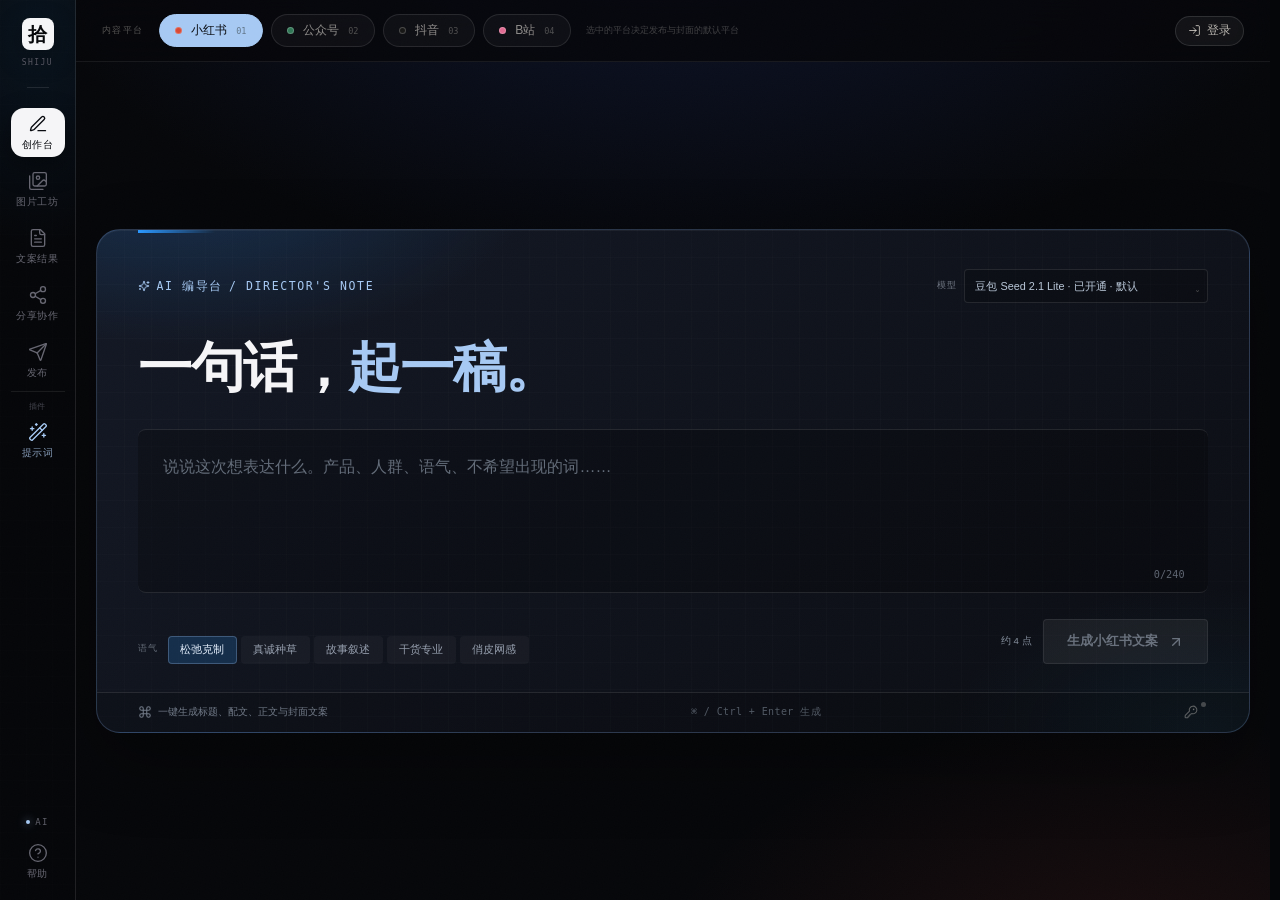
==== commit b660873c: "v1 恢复为冻结版 v1.0.0（撤销误改） v1 应保持冻结；此前的平台图标替换、去提示、撤销按钮等改动只应存在于 v2。 本提交把 judou/ 恢复到 tag v1.0.0 的内容。" ====
--- a/judou/index.html
+++ b/judou/index.html
@@ -36,8 +36,8 @@
       body { margin: 0; }
       .boot { min-height: 100vh; display: grid; place-items: center; background: #050609; color: #f5f5f7; font-family: "PingFang SC", "Microsoft YaHei UI", sans-serif; letter-spacing: 0.16em; }
     </style>
-    <script type="module" crossorigin src="./assets/index-B8_HUHaJ.js"></script>
-    <link rel="stylesheet" crossorigin href="./assets/index-k8F69j1H.css">
+    <script type="module" crossorigin src="./assets/index-BGOnM4rK.js"></script>
+    <link rel="stylesheet" crossorigin href="./assets/index-myc46DU8.css">
   </head>
   <body>
     <div id="root"><div class="boot">拾句 SHIJU</div></div>
--- a/judou/assets/index-myc46DU8.css
+++ b/judou/assets/index-myc46DU8.css
@@ -0,0 +1 @@
+@font-face{font-family:"Noto Serif SC";src:url(../fonts/noto-serif-sc-subset.woff2) format("woff2");font-weight:400 700;font-style:normal;font-display:swap}@font-face{font-family:"Instrument Serif";src:url(../fonts/instrument-serif-normal.woff2) format("woff2");font-weight:400;font-style:normal;font-display:swap}@font-face{font-family:"Instrument Serif";src:url(../fonts/instrument-serif-italic.woff2) format("woff2");font-weight:400;font-style:italic;font-display:swap}:root{--paper: #edf0e7;--paper-deep: #dfe4d6;--paper-bright: #fbfcf7;--paper-white: #ffffff;--ink: #171e19;--ink-soft: #2e352f;--ink-muted: #565e52;--ink-faint: #68705f;--line: rgba(23, 30, 25, .12);--line-strong: rgba(23, 30, 25, .22);--moss: #14211c;--moss-2: #1a2b24;--moss-3: #24382f;--lime: #d7e6b4;--lime-bright: #e9f3cb;--red: #d94732;--red-deep: #b93523;--coral: #efc7b6;--sage: #91a68f;--amber: #e0a36a;--font-serif: "Noto Serif SC", "Songti SC", "STSong", "SimSun", serif;--font-serif-latin: "Instrument Serif", "Iowan Old Style", "Palatino Linotype", Palatino, serif;--font-sans: "PingFang SC", "Hiragino Sans GB", "Microsoft YaHei", "Noto Sans SC", -apple-system, BlinkMacSystemFont, "Segoe UI", sans-serif;--font-mono: "SFMono-Regular", "Roboto Mono", "Cascadia Mono", "Consolas", monospace;--shadow-sheet: 0 34px 80px -54px rgba(23, 30, 25, .58), 0 2px 0 rgba(255, 255, 255, .62) inset;--shadow-dark: 0 34px 70px -46px rgba(10, 20, 15, .9);--ease: cubic-bezier(.22, 1, .36, 1)}*,*:before,*:after{box-sizing:border-box}html{min-width:320px;background:var(--paper);scroll-behavior:smooth}body{margin:0;min-width:320px;color:var(--ink);font-family:var(--font-sans);background-color:var(--paper);background-image:radial-gradient(1000px 560px at 96% -8%,rgba(215,230,180,.27),transparent 62%),radial-gradient(860px 560px at -8% 38%,rgba(255,255,250,.66),transparent 66%),linear-gradient(115deg,rgba(217,71,50,.022),transparent 36%);-webkit-font-smoothing:antialiased;text-rendering:optimizeLegibility}body:before{position:fixed;inset:0;z-index:1000;pointer-events:none;content:"";opacity:.035;background-image:url("data:image/svg+xml,%3Csvg xmlns='http://www.w3.org/2000/svg' width='180' height='180'%3E%3Cfilter id='n'%3E%3CfeTurbulence type='fractalNoise' baseFrequency='.82' numOctaves='3' stitchTiles='stitch'/%3E%3C/filter%3E%3Crect width='100%25' height='100%25' filter='url(%23n)'/%3E%3C/svg%3E");mix-blend-mode:multiply}button,input,textarea,select{color:inherit;font:inherit}button{padding:0;cursor:pointer;background:none;border:0}button:disabled{cursor:not-allowed}img{display:block;max-width:100%}h1,h2,h3,h4,p{margin:0}ul,ol{margin:0;padding:0}a{color:inherit}::selection{color:var(--ink);background:var(--lime)}:focus-visible{outline:2px solid var(--red);outline-offset:3px}input:focus-visible,textarea:focus-visible,select:focus-visible{outline:none}input::placeholder,textarea::placeholder{color:#7b8373;opacity:1}::-webkit-scrollbar{width:10px;height:10px}::-webkit-scrollbar-track{background:transparent}::-webkit-scrollbar-thumb{background:#1b211d2e;border:3px solid transparent;border-radius:999px;background-clip:padding-box}.sr-only{position:absolute;width:1px;height:1px;padding:0;margin:-1px;overflow:hidden;clip:rect(0,0,0,0);white-space:nowrap;border:0}.eyebrow{display:inline-flex;gap:6px;align-items:center;color:var(--ink-muted);font-family:var(--font-mono);font-size:9.5px;font-weight:500;line-height:1.4;letter-spacing:.16em;text-transform:uppercase}.eyebrow--light{color:#f7f2e88c}.serif-italic{font-family:var(--font-serif-latin);font-style:italic}.auto-textarea{display:block;width:100%;overflow:hidden;resize:none}.spin{animation:spin 1s linear infinite}.live-dot{display:inline-block;width:5px;height:5px;background:var(--red);border-radius:50%;box-shadow:0 0 0 3px #d947321f}.live-dot--light{background:var(--lime);box-shadow:0 0 0 3px #d7e6b44d;animation:live-pulse 2s ease-in-out infinite}.mini-loader{width:13px;height:13px;border:1.5px solid rgba(27,33,29,.25);border-top-color:var(--ink);border-radius:50%;animation:spin .7s linear infinite}.btn{display:inline-flex;gap:8px;align-items:center;justify-content:center;min-height:36px;padding:0 14px;color:var(--ink);font-size:11.5px;font-weight:500;line-height:1;letter-spacing:.01em;border:1px solid transparent;border-radius:3px;transition:background .2s var(--ease),border-color .2s var(--ease),color .2s var(--ease),transform .2s var(--ease)}.btn:hover{transform:translateY(-1px)}.btn--primary{color:var(--ink);background:var(--lime);border-color:var(--lime)}.btn--primary:hover{background:var(--lime-bright);border-color:var(--lime-bright)}.btn--outline{color:var(--ink-soft);background:transparent;border-color:var(--line-strong)}.btn--outline:hover{background:#fffdf8a6;border-color:var(--ink-soft)}.btn--ghost{color:var(--ink-muted);background:transparent;border-color:transparent}.btn--ghost:hover{color:var(--ink);background:#1b211d0d}.btn--small{min-height:30px;padding:0 10px;font-size:10.5px}.icon-btn{display:inline-grid;width:34px;height:34px;place-items:center;color:var(--ink-muted);background:transparent;border:1px solid transparent;border-radius:3px;transition:color .2s var(--ease),background .2s var(--ease)}.icon-btn:hover{color:var(--ink);background:#1b211d0f}.text-btn{display:inline-flex;gap:5px;align-items:center;color:var(--ink-muted);font-size:10.5px;border-bottom:1px solid var(--line-strong);transition:color .2s var(--ease)}.text-btn:hover{color:var(--ink)}.avatar{display:inline-grid;flex:0 0 auto;width:27px;height:27px;place-items:center;color:#4f3a2c;font-family:var(--font-serif);font-size:10px;font-weight:600;background:var(--coral);border:2px solid var(--paper);border-radius:50%}.avatar--self{color:var(--paper-bright);background:var(--moss)}.avatar--account{width:29px;height:29px;border-color:transparent}.avatar--more{color:var(--ink-muted);font-family:var(--font-sans);font-size:13px;font-weight:400;background:transparent;border:1px dashed var(--line-strong)}.material-grid img{object-fit:cover}@keyframes spin{to{transform:rotate(360deg)}}@keyframes live-pulse{0%,to{opacity:1}50%{opacity:.45}}@keyframes fade-up{0%{opacity:0;transform:translateY(10px)}to{opacity:1;transform:translateY(0)}}@keyframes modal-in{0%{opacity:0;transform:translateY(16px) scale(.992)}to{opacity:1;transform:translateY(0) scale(1)}}@keyframes toast-in{0%{opacity:0;transform:translate(-50%,12px)}to{opacity:1;transform:translate(-50%)}}@media(prefers-reduced-motion:reduce){*,*:before,*:after{scroll-behavior:auto!important;animation-duration:.01ms!important;animation-iteration-count:1!important;transition-duration:.01ms!important}}.app{position:relative;z-index:1;min-height:100vh}.rail{position:fixed;inset:0 auto 0 0;z-index:40;display:flex;flex-direction:column;align-items:center;width:76px;padding:18px 0 16px;color:var(--paper-bright);background:radial-gradient(180px 280px at 50% 10%,rgba(215,230,180,.1),transparent 70%),var(--moss);border-right:1px solid rgba(255,255,255,.06)}.rail:after{position:absolute;inset:0;pointer-events:none;content:"";background-image:linear-gradient(rgba(255,255,255,.034) 1px,transparent 1px);background-size:100% 26px;opacity:.45}.rail__brand{position:relative;z-index:1;display:flex;flex-direction:column;gap:8px;align-items:center;color:var(--paper-bright)}.rail__seal{display:grid;width:34px;height:34px;place-items:center;color:#f8f1e3;font-family:var(--font-serif);font-size:23px;font-weight:600;line-height:1;background:var(--red);border-radius:1px;box-shadow:0 0 0 1px #ffffff29 inset;transition:transform .25s var(--ease)}.rail__brand:hover .rail__seal{transform:rotate(-4deg)}.rail__wordmark{color:#f8f3e999;font-family:var(--font-mono);font-size:7px;letter-spacing:.19em}.rail__line{position:relative;z-index:1;width:22px;height:1px;margin:20px 0;background:#ffffff21}.rail__nav{position:relative;z-index:1;display:flex;flex-direction:column;gap:8px;align-items:center}.rail__item{position:relative;display:flex;flex-direction:column;gap:4px;align-items:center;justify-content:center;width:54px;height:49px;color:#f8f3e970;font-size:8px;letter-spacing:.06em;border-radius:3px;transition:color .2s var(--ease),background .2s var(--ease)}.rail__item span{white-space:nowrap}.rail__item:hover{color:var(--paper-bright);background:#ffffff0f}.rail__item.is-active{color:var(--moss);background:var(--lime)}.rail__item.is-active:hover{background:var(--lime-bright)}.rail__bottom{position:relative;z-index:1;display:flex;flex-direction:column;gap:6px;align-items:center;margin-top:auto}.rail__signal{display:flex;gap:5px;align-items:center;margin-bottom:7px;color:#f8f3e957;font-family:var(--font-mono);font-size:7px;letter-spacing:.16em}.rail__signal i{width:4px;height:4px;background:var(--lime);border-radius:50%;box-shadow:0 0 8px #d7e6b4cc}.rail__item--last{height:44px}.app__main{min-height:100vh;margin-left:76px}.topbar{position:sticky;top:0;z-index:30;display:flex;gap:18px;align-items:center;justify-content:space-between;height:66px;padding:0 30px;background:#edf0e7e0;border-bottom:1px solid var(--line);-webkit-backdrop-filter:blur(18px);backdrop-filter:blur(18px)}.topbar__left,.topbar__right{display:flex;gap:12px;align-items:center;min-width:0}.topbar__left{gap:16px}.wordmark{display:flex;gap:8px;align-items:center;flex:0 0 auto}.wordmark__seal{display:grid;width:27px;height:27px;place-items:center;color:#f8f1e3;font-family:var(--font-serif);font-size:18px;font-weight:600;line-height:1;background:var(--red);border-radius:1px}.wordmark__text{font-family:var(--font-serif);font-size:17px;font-weight:600;letter-spacing:.06em}.wordmark__en{align-self:flex-end;margin-bottom:5px;color:var(--ink-faint);font-family:var(--font-mono);font-size:7.5px;letter-spacing:.16em}.topbar__divider{width:1px;height:18px;background:var(--line)}.breadcrumb{display:flex;gap:7px;align-items:center;color:var(--ink-muted);font-size:11.5px;white-space:nowrap}.breadcrumb svg{color:#aaa495}.breadcrumb strong{max-width:190px;overflow:hidden;color:var(--ink);font-weight:500;text-overflow:ellipsis}.save-state{display:inline-flex;gap:5px;align-items:center;margin-left:4px;color:var(--ink-faint);font-size:10px;white-space:nowrap;transition:color .2s var(--ease)}.save-state.is-saving{color:var(--ink-muted)}.save-state.is-saving svg{animation:live-pulse 1s ease-in-out infinite}.topbar__right{gap:7px;flex:0 0 auto}.quota-chip{display:flex;gap:8px;align-items:center;height:27px;padding:0 9px;color:var(--ink-muted);font-size:9.5px;border:1px solid var(--line);border-radius:2px;transition:border-color .2s var(--ease)}.quota-chip__bar{display:block;width:35px;height:3px;overflow:hidden;background:#1b211d1f;border-radius:999px}.quota-chip__bar i{display:block;height:100%;background:var(--ink);border-radius:inherit}.avatar-stack{display:flex;align-items:center;padding-left:5px}.avatar-stack .avatar{margin-left:-7px}.avatar-stack .avatar:first-child{margin-left:0}.topbar__icon{margin-left:4px}.topbar__share{min-height:32px}.topbar__export{min-height:34px;padding:0 13px;font-size:11px}.account-btn{display:flex;gap:8px;align-items:center;min-height:38px;padding-left:12px;margin-left:3px;border-left:1px solid var(--line);border-radius:0}.account-btn__copy{display:flex;flex-direction:column;gap:2px;align-items:flex-start;min-width:0}.account-btn__copy b{font-size:10.5px;font-weight:600;white-space:nowrap}.account-btn__copy small{color:var(--ink-faint);font-size:8.5px;white-space:nowrap}.account-btn>svg{color:var(--ink-faint)}.export-menu{position:relative}.export-menu__panel{position:absolute;top:calc(100% + 10px);right:0;z-index:50;width:286px;padding:9px;background:var(--paper-bright);border:1px solid var(--line-strong);border-radius:4px;box-shadow:0 28px 60px -28px #1b211d6b;animation:fade-up .16s var(--ease) both}.export-menu__eyebrow{display:block;padding:8px 10px 9px;color:var(--ink-faint);font-family:var(--font-mono);font-size:8px;letter-spacing:.16em;border-bottom:1px solid var(--line)}.export-menu__item{display:flex;gap:10px;align-items:center;width:100%;padding:10px;color:var(--ink-soft);font-size:11px;text-align:left;border-radius:2px;transition:background .16s var(--ease)}.export-menu__item:hover{background:var(--paper-deep)}.export-menu__item svg{color:var(--ink-muted)}.export-menu__item span{flex:1}.export-menu__item small{color:var(--ink-faint);font-family:var(--font-mono);font-size:8px}.export-menu__foot{display:flex;gap:6px;align-items:center;padding:9px 10px 4px;margin-top:5px;color:var(--ink-faint);font-size:9px;border-top:1px solid var(--line)}.mobile-nav{position:relative;display:none}.mobile-menu-toggle{display:none}.mobile-menu{position:fixed;top:66px;right:12px;z-index:80;width:244px;padding:8px;background:var(--paper-bright);border:1px solid var(--line-strong);border-radius:4px;box-shadow:0 28px 60px -24px #1b211d7a;animation:fade-up .18s var(--ease) both}.mobile-menu__eyebrow{display:block;padding:8px 9px 9px;color:var(--ink-faint);font-family:var(--font-mono);font-size:7.5px;letter-spacing:.15em;border-bottom:1px solid var(--line)}.mobile-menu>button{display:flex;gap:9px;align-items:center;width:100%;padding:9px;color:var(--ink-soft);text-align:left;border-radius:2px;transition:background .16s var(--ease)}.mobile-menu>button:hover{background:var(--paper-deep)}.mobile-menu__icon{display:grid;flex:0 0 auto;width:28px;height:28px;place-items:center;color:var(--ink-muted);border:1px solid var(--line)}.mobile-menu>button>span:nth-child(2){display:flex;flex:1;flex-direction:column;gap:2px}.mobile-menu b{font-size:10px;font-weight:500}.mobile-menu small{color:var(--ink-faint);font-size:8px}.mobile-menu>button>svg{color:var(--ink-faint)}.workspace{width:100%;max-width:1740px;padding:26px 30px 32px;margin:0 auto}.workspace-head{display:flex;gap:30px;align-items:flex-end;justify-content:space-between;padding-bottom:22px}.workspace-head__copy{min-width:0}.headline-meta{display:flex;gap:14px;align-items:center;margin-bottom:9px}.status-badge{display:inline-flex;gap:5px;align-items:center;padding:3px 7px;color:#536642;font-family:var(--font-mono);font-size:8px;letter-spacing:.09em;background:#d7e6b485;border:1px solid rgba(83,102,66,.2);border-radius:2px}.status-badge i{width:4px;height:4px;background:#5e7b45;border-radius:50%}.workspace-head h1{display:flex;align-items:flex-end;color:var(--ink);font-family:var(--font-serif);font-size:clamp(38px,4.1vw,60px);font-weight:600;line-height:1.08;letter-spacing:-.025em}.title-period{color:var(--red);font-family:var(--font-serif-latin);font-size:.78em;line-height:.8}.workspace-subtitle{display:flex;gap:11px;align-items:baseline;margin-top:9px;color:var(--ink-muted);font-size:11px}.serif-italic{color:var(--ink-soft);font-family:var(--font-serif-latin);font-size:18px;letter-spacing:.01em}.subtitle-divider{width:22px;height:1px;background:var(--line-strong)}.workspace-head__side{display:flex;flex-direction:column;gap:12px;align-items:flex-end;flex:0 0 auto}.project-stats{display:flex;gap:0;color:var(--ink-faint);font-size:9.5px;white-space:nowrap}.project-stats span{padding:0 13px;border-left:1px solid var(--line)}.project-stats span:last-child{padding-right:0}.project-stats b{margin-right:3px;color:var(--ink);font-family:var(--font-serif-latin);font-size:16px;font-weight:400;letter-spacing:.01em}.workspace-actions{display:flex;gap:7px}.workspace-actions .btn{min-height:34px}.workspace-grid{display:grid;grid-template-columns:minmax(0,1fr) clamp(420px,32.5vw,520px);gap:22px;align-items:start}.workspace-grid__main{display:flex;flex-direction:column;gap:15px;min-width:0}.workspace-footer{display:flex;gap:20px;align-items:center;justify-content:space-between;padding:28px 2px 4px;color:var(--ink-faint);font-size:9px;letter-spacing:.035em}.workspace-footer span{display:inline-flex;gap:6px;align-items:center}.composer{position:relative;padding:19px 21px 0;overflow:hidden;color:var(--paper-bright);background:radial-gradient(560px 260px at 88% -50%,rgba(215,230,180,.19),transparent 65%),radial-gradient(360px 210px at -8% 100%,rgba(217,71,50,.16),transparent 70%),var(--moss);border:1px solid rgba(255,255,255,.075);border-radius:7px;box-shadow:var(--shadow-dark);animation:fade-up .55s var(--ease) both}.composer:before{position:absolute;inset:0;pointer-events:none;content:"";background-image:linear-gradient(rgba(255,255,255,.026) 1px,transparent 1px),linear-gradient(90deg,rgba(255,255,255,.022) 1px,transparent 1px);background-size:29px 29px;-webkit-mask-image:linear-gradient(180deg,black,transparent 90%);mask-image:linear-gradient(180deg,black,transparent 90%)}.composer:after{position:absolute;top:0;left:21px;width:44px;height:2px;content:"";background:var(--lime)}.composer.is-focused{border-color:#d7e6b44d}.composer__top,.composer__heading-row,.composer__field,.composer__bottom,.composer__status{position:relative;z-index:1}.composer__top{display:flex;gap:16px;align-items:center;justify-content:space-between}.composer__label{display:flex;gap:13px;align-items:center;min-width:0}.composer__index{color:#f8f3e940;font-family:var(--font-mono);font-size:8px;letter-spacing:.12em}.composer__model{position:relative;display:flex;gap:7px;align-items:center;flex:0 0 auto}.composer__model:after{position:absolute;right:8px;bottom:9px;pointer-events:none;color:#f8f3e973;font-size:9px;content:"⌄"}.composer__model-label{color:#f8f3e952;font-family:var(--font-mono);font-size:8px;letter-spacing:.12em;text-transform:uppercase}.composer__model select{max-width:164px;height:27px;padding:0 23px 0 8px;color:#f8f3e9b3;font-size:9.5px;background:#ffffff0e;border:1px solid rgba(255,255,255,.1);border-radius:2px;outline:none;appearance:none}.composer__model select:disabled{opacity:.55}.composer__heading-row{display:flex;align-items:flex-end;justify-content:space-between;margin:9px 0 12px}.composer__heading-row h2{color:var(--paper-bright);font-family:var(--font-serif);font-size:25px;font-weight:500;line-height:1.35;letter-spacing:-.02em}.composer__heading-row h2 em{color:var(--lime);font-style:normal}.composer__prompt-idea{display:inline-flex;gap:4px;align-items:center;padding-bottom:3px;color:#f8f3e966;font-size:9px;border-bottom:1px solid rgba(248,243,233,.12);transition:color .2s var(--ease)}.composer__prompt-idea:hover{color:var(--lime)}.composer__field{padding:10px 12px 7px;background:#0000002b;border:1px solid rgba(255,255,255,.13);border-radius:3px;transition:border-color .2s var(--ease),background .2s var(--ease)}.composer.is-focused .composer__field{background:#0000003b;border-color:#d7e6b466}.composer__field textarea{max-height:100px;color:var(--paper-bright);font-size:13.5px;line-height:1.7;background:transparent;border:0;outline:0}.composer__field textarea::placeholder{color:#f8f3e947}.composer__field-foot{display:flex;gap:12px;align-items:center;justify-content:space-between;margin-top:5px}.composer__field-foot>span{display:flex;gap:7px;align-items:center;min-width:0;overflow:hidden;color:#f8f3e94f;font-size:9px;text-overflow:ellipsis;white-space:nowrap}.composer__field-foot>span i{width:3px;height:3px;background:var(--red);border-radius:50%}.composer__field-foot small{color:#f8f3e942;font-family:var(--font-mono);font-size:8px;white-space:nowrap}.composer__bottom{display:flex;gap:18px;align-items:flex-end;justify-content:space-between;padding:13px 0 14px}.tone-picker{display:flex;gap:9px;align-items:flex-start;min-width:0}.tone-picker__label{padding-top:6px;color:#f8f3e947;font-family:var(--font-mono);font-size:8px;letter-spacing:.12em;text-transform:uppercase}.tone-picker__options{display:flex;flex-wrap:wrap;gap:4px}.tone-picker__options button{height:27px;padding:0 8px;color:#f8f3e985;font-size:9.5px;border:1px solid rgba(255,255,255,.1);border-radius:2px;transition:color .18s var(--ease),border-color .18s var(--ease),background .18s var(--ease)}.tone-picker__options button:hover{color:var(--paper-bright);border-color:#ffffff38}.tone-picker__options button.is-active{color:var(--moss);background:var(--lime);border-color:var(--lime)}.composer__cta-wrap{display:flex;gap:11px;align-items:center;flex:0 0 auto}.composer__cost{max-width:100px;color:#f8f3e94d;font-size:8.5px;line-height:1.5;text-align:right;white-space:nowrap}.composer__submit{display:inline-flex;gap:8px;align-items:center;justify-content:center;height:39px;padding:0 14px;color:var(--moss);font-size:10.5px;font-weight:600;white-space:nowrap;background:var(--lime);border:1px solid var(--lime);border-radius:2px;transition:background .2s var(--ease),transform .2s var(--ease),box-shadow .2s var(--ease)}.composer__submit:hover:not(:disabled){background:var(--lime-bright);box-shadow:0 0 0 4px #d7e6b41a;transform:translateY(-1px)}.composer__submit:disabled{color:#f8f3e957;background:#f8f3e914;border-color:#f8f3e91a}.composer__status{display:flex;gap:12px;align-items:center;min-height:31px;padding:0 21px;margin:0 -21px;color:#f8f3e952;font-size:8.5px;background:#00000024;border-top:1px solid rgba(255,255,255,.07)}.composer__hint{display:inline-flex;gap:6px;align-items:center}.composer__shortcut{display:inline-flex;gap:4px;align-items:center;margin-left:auto;color:#f8f3e940;font-family:var(--font-mono);font-size:7.5px;letter-spacing:.04em}.composer__progress{display:flex;gap:3px;width:140px;flex:0 0 auto}.composer__progress span{flex:1;height:2px;background:#ffffff24;border-radius:2px;transition:background .3s var(--ease)}.composer__progress span.is-done{background:var(--lime)}.composer.is-generating .composer__progress span.is-done{animation:live-pulse 1.1s ease-in-out infinite}.platform-bar{display:flex;gap:14px;align-items:stretch;justify-content:space-between;min-height:50px;border-bottom:1px solid var(--line-strong)}.platform-tabs{display:flex;gap:0;min-width:0;overflow-x:auto;scrollbar-width:none}.platform-tabs::-webkit-scrollbar{display:none}.platform-tab{position:relative;display:flex;flex:0 0 auto;gap:8px;align-items:center;padding:8px 16px 9px 10px;color:var(--ink-muted);text-align:left;border-right:1px solid var(--line);transition:background .2s var(--ease),color .2s var(--ease)}.platform-tab:first-child{padding-left:2px}.platform-tab:last-child{border-right:0}.platform-tab:hover{color:var(--ink);background:#fffdf866}.platform-tab.is-active{color:var(--ink);background:transparent}.platform-tab.is-active:after{position:absolute;right:10px;bottom:-1px;left:10px;height:2px;content:"";background:var(--ink)}.platform-tab:first-child.is-active:after{left:2px}.platform-tab__index{color:var(--ink-faint);font-family:var(--font-mono);font-size:8px;letter-spacing:.06em}.platform-tab__body{display:flex;flex-direction:column;gap:2px}.platform-tab__name{display:flex;gap:5px;align-items:center;font-size:11.5px;font-weight:600;line-height:1.25;white-space:nowrap}.platform-tab__name i{width:5px;height:5px;background:var(--platform-accent);border-radius:50%}.platform-tab__format{color:var(--ink-faint);font-size:8.5px;line-height:1.3;white-space:nowrap}.platform-tab__active-dot{position:absolute;top:10px;right:8px;width:3px;height:3px;background:var(--platform-accent);border-radius:50%}.platform-bar__side{display:flex;gap:13px;align-items:center;flex:0 0 auto;padding-bottom:2px}.platform-bar__ready{display:inline-flex;gap:4px;align-items:center;color:var(--ink-faint);font-size:9px;white-space:nowrap}.platform-bar__ready svg{color:#5e7b45}.draft-editor{position:relative;padding:24px 32px 0;overflow:hidden;background:linear-gradient(180deg,rgba(255,255,255,.38),transparent 22%),var(--paper-bright);border:1px solid var(--line);border-radius:3px;box-shadow:var(--shadow-sheet);animation:fade-up .6s .08s var(--ease) both}.draft-editor__head{display:flex;flex-direction:column}.draft-editor__topline{display:flex;gap:18px;align-items:center;justify-content:space-between}.draft-editor__state{display:inline-flex;gap:6px;align-items:center;color:var(--ink-faint);font-size:8.5px;letter-spacing:.02em}.draft-editor__state .live-dot{width:4px;height:4px}.title-field{position:relative;padding:14px 0 0}.draft-title{padding:0 46px 9px 0;overflow:hidden;color:var(--ink);font-family:var(--font-serif);font-size:clamp(25px,2.2vw,34px);font-weight:600;line-height:1.42;letter-spacing:-.02em;background:transparent;border:0;outline:0}.draft-title::placeholder{color:#b8b2a4}.field-count{position:absolute;right:0;bottom:14px;color:var(--ink-faint);font-family:var(--font-mono);font-size:8px;letter-spacing:.03em}.field-count.is-over{color:var(--red)}.dek-field{display:flex;flex-direction:column;gap:4px;padding:4px 0 13px}.dek-field label{color:var(--ink-faint);font-family:var(--font-mono);font-size:8px;letter-spacing:.13em;text-transform:uppercase}.dek-field input{width:100%;padding:0;color:var(--ink-muted);font-size:11.5px;line-height:1.6;background:transparent;border:0;outline:0}.draft-editor__rule{height:1px;margin:2px 0 13px;background:var(--line)}.body-label{display:flex;gap:16px;align-items:center;justify-content:space-between;color:var(--ink-faint);font-family:var(--font-mono);font-size:8px;letter-spacing:.12em}.body-label__meta{color:#aaa494}.block-list{padding-top:9px}.copy-block{display:grid;grid-template-columns:22px minmax(0,1fr);gap:9px;padding:4px 0;animation:fade-up .36s var(--ease) both}.copy-block__gutter{padding-top:6px;color:#beb8a9;font-family:var(--font-mono);font-size:7.5px;line-height:1.2;letter-spacing:.06em;text-align:right}.copy-block__content{position:relative;min-width:0}.block-text{width:100%;padding:2px 24px 2px 0;overflow:hidden;color:#3b4039;font-family:var(--font-sans);font-size:13px;line-height:1.95;white-space:pre-wrap;background:transparent;border:0;outline:0;resize:none}.block-text::placeholder{color:#b6b0a2}.block-text--h2{padding-top:11px;color:var(--ink);font-family:var(--font-serif);font-size:19px;font-weight:600;line-height:1.55;letter-spacing:-.01em}.block-kind{display:inline-block;margin-bottom:2px;color:var(--red);font-family:var(--font-mono);font-size:7.5px;font-weight:500;letter-spacing:.14em}.block-quote-mark{position:absolute;top:10px;left:0;color:#d9473257;font-family:var(--font-serif-latin);font-size:31px;line-height:1}.copy-block--quote{padding:6px 0}.copy-block--quote .copy-block__content{padding:8px 0 6px 18px;border-left:2px solid var(--red)}.block-text--quote{padding-left:0;color:var(--ink-soft);font-family:var(--font-serif);font-size:15px;line-height:1.85}.copy-block--shot .copy-block__gutter{padding-top:8px;color:var(--red);font-size:7px;letter-spacing:.03em}.shot-label{display:inline-flex;align-items:center;height:17px;padding:0 5px;margin-bottom:1px;color:var(--ink-muted);font-family:var(--font-mono);font-size:7.5px;letter-spacing:.06em;background:var(--paper-deep);border-radius:1px}.block-text--shot{padding-top:3px;color:#44483f;font-size:12px;line-height:1.85}.block-remove{position:absolute;top:2px;right:-3px;display:grid;width:23px;height:23px;place-items:center;color:var(--ink-faint);background:var(--paper-bright);border:1px solid var(--line);border-radius:2px;opacity:0;transition:opacity .16s var(--ease),color .16s var(--ease)}.copy-block:hover .block-remove,.block-remove:focus-visible{opacity:1}.block-remove:hover{color:var(--red)}.block-add{display:flex;flex-wrap:wrap;gap:6px;padding:10px 0 2px 31px}.block-add button{display:inline-flex;gap:3px;align-items:center;height:25px;padding:0 7px;color:var(--ink-faint);font-size:9px;border:1px dashed var(--line-strong);border-radius:2px;transition:color .18s var(--ease),border-color .18s var(--ease)}.block-add button:hover{color:var(--ink);border-color:var(--ink-muted)}.tag-section{padding:15px 0 13px;margin-top:11px;border-top:1px solid var(--line)}.tag-section__label{display:flex;gap:14px;align-items:center;justify-content:space-between;color:var(--ink-faint);font-family:var(--font-mono);font-size:8px;letter-spacing:.1em}.tag-section__label small{color:#b0aa9b;font-size:8px;letter-spacing:.02em}.tag-editor{display:flex;flex-wrap:wrap;gap:5px;align-items:center;margin-top:9px}.tag-pill{display:inline-flex;gap:4px;align-items:center;height:23px;padding:0 9px;color:var(--ink-soft);font-size:10px;background:var(--paper);border:1px solid var(--line);border-radius:2px}.tag-pill button{display:inline-grid;place-items:center;color:var(--ink-faint)}.tag-pill button:hover{color:var(--red)}.tag-editor input{width:84px;min-height:23px;padding:0 6px;color:var(--ink-muted);font-size:10px;background:transparent;border:1px dashed var(--line-strong);border-radius:2px;outline:none}.editor-media{display:flex;gap:10px;align-items:center;padding:10px;margin-bottom:13px;background:#e8e0d159;border:1px solid var(--line)}.editor-media__cover{flex:0 0 auto;width:32px;height:42px;overflow:hidden;background:var(--paper-deep);border-radius:1px}.editor-media__cover img{width:100%;height:100%;object-fit:cover}.editor-media__copy{display:flex;flex-direction:column;gap:3px;min-width:0}.editor-media__copy span{font-size:10.5px;font-weight:600}.editor-media__copy small{overflow:hidden;color:var(--ink-faint);font-size:8.5px;text-overflow:ellipsis;white-space:nowrap}.editor-media__thumbs{display:flex;margin-left:auto}.editor-media__thumbs span{width:21px;height:28px;margin-left:-6px;background-size:cover;background-position:center;border:1px solid var(--paper-bright)}.editor-media .btn{margin-left:2px}.ai-inline{padding:14px 32px 15px;margin:0 -32px;color:var(--paper-bright);background:var(--moss-2);border-top:1px solid rgba(255,255,255,.08)}.ai-inline__head{display:flex;gap:15px;align-items:center;justify-content:space-between}.ai-inline__title{display:inline-flex;gap:6px;align-items:center;color:var(--paper-bright);font-size:10.5px;font-weight:500}.ai-inline__title svg{color:var(--lime)}.ai-inline__note{display:inline-flex;gap:5px;align-items:center;max-width:62%;overflow:hidden;color:#f8f3e959;font-size:8px;text-overflow:ellipsis;white-space:nowrap}.ai-inline__note svg{flex:0 0 auto;color:#d7e6b48c}.ai-inline__actions{display:flex;flex-wrap:wrap;gap:5px;margin-top:10px}.ai-inline__actions button{height:24px;padding:0 8px;color:#f8f3e994;font-size:8.5px;border:1px solid rgba(255,255,255,.12);border-radius:2px;transition:color .18s var(--ease),border-color .18s var(--ease),background .18s var(--ease)}.ai-inline__actions button:hover:not(:disabled){color:var(--lime);background:#d7e6b40f;border-color:#d7e6b45c}.ai-inline__actions button:disabled{opacity:.45}.ai-inline__form{display:flex;gap:6px;align-items:center;height:36px;padding:0 4px 0 10px;margin-top:8px;background:#0000002e;border:1px solid rgba(255,255,255,.12);border-radius:2px}.ai-inline__form>svg{flex:0 0 auto;color:#d7e6b49e}.ai-inline__form input{flex:1;min-width:0;height:100%;color:var(--paper-bright);font-size:10px;background:transparent;border:0;outline:none}.ai-inline__form input::placeholder{color:#f8f3e942}.ai-inline__form>button{display:grid;width:27px;height:27px;place-items:center;color:var(--moss);background:var(--lime);border-radius:2px;transition:opacity .2s var(--ease)}.ai-inline__form>button:disabled{color:#f8f3e980;background:#ffffff1f}.ai-inline.is-busy .ai-inline__note{color:var(--lime)}.cover{position:relative;width:100%;overflow:hidden;color:#faf5e9;background:#17231e;isolation:isolate;container-type:inline-size}.cover__frame{position:absolute;inset:0;z-index:0;overflow:hidden}.cover__frame img{width:100%;height:100%;object-fit:cover;transition:filter .35s var(--ease)}.cover__wash{position:absolute;inset:0;background:linear-gradient(180deg,rgba(9,13,10,.3) 0%,transparent 34%,rgba(7,10,8,.16) 56%,rgba(7,10,8,.82) 100%),radial-gradient(120% 86% at 50% 50%,transparent 40%,rgba(7,10,8,.44) 100%)}.cover__grain{position:absolute;inset:0;z-index:3;pointer-events:none;content:"";opacity:.15;background-image:url("data:image/svg+xml,%3Csvg xmlns='http://www.w3.org/2000/svg' width='160' height='160'%3E%3Cfilter id='g'%3E%3CfeTurbulence type='fractalNoise' baseFrequency='.9' numOctaves='2' stitchTiles='stitch'/%3E%3C/filter%3E%3Crect width='100%25' height='100%25' filter='url(%23g)'/%3E%3C/svg%3E");mix-blend-mode:overlay}.cover__content{position:relative;z-index:2;display:flex;flex-direction:column;justify-content:space-between;width:100%;height:100%;padding:6.8cqw 6.2cqw 5.6cqw}.cover__topline{display:flex;gap:8px;align-items:flex-start;justify-content:space-between}.cover__kicker{display:inline-flex;gap:1.2cqw;align-items:center;max-width:74%;padding-top:.7cqw;color:#faf5e9cc;font-family:var(--font-mono);font-size:clamp(5.5px,1.55cqw,12px);line-height:1.4;letter-spacing:.17em;text-transform:uppercase}.cover__mark{display:grid;flex:0 0 auto;width:clamp(16px,7.4cqw,52px);height:clamp(16px,7.4cqw,52px);place-items:center;color:#f7f0e1;font-family:var(--font-serif);font-size:clamp(10px,4.7cqw,33px);font-weight:600;line-height:1;background:var(--red);border:1px solid rgba(255,245,230,.35);border-radius:.4cqw;transform:rotate(2deg);box-shadow:0 5px 20px #00000029}.cover__headline{display:flex;flex-direction:column;align-items:flex-start;margin-top:auto;padding-top:5cqw;color:#fbf6ea;font-family:var(--font-serif);font-size:clamp(16px,11.2cqw,82px);font-weight:600;line-height:1.1;letter-spacing:-.035em;text-wrap:balance;text-shadow:0 3px 26px rgba(0,0,0,.22)}.cover__headline span{display:block}.cover__headline span:nth-child(2){margin-left:.58em}.cover__headline .is-accent{color:var(--lime)}.cover__bottom{display:flex;gap:3cqw;align-items:flex-end;justify-content:space-between;padding-top:2.6cqw;margin-top:3.3cqw;border-top:1px solid rgba(250,245,233,.32)}.cover__sub{max-width:58%;color:#faf5e9d1;font-size:clamp(6.5px,2.15cqw,16px);line-height:1.5;letter-spacing:.025em}.cover__footer{color:#faf5e980;font-family:var(--font-mono);font-size:clamp(5px,1.65cqw,12px);line-height:1.5;letter-spacing:.06em;text-align:right}.cover__watermark{position:absolute;top:50%;right:2.1cqw;z-index:4;display:flex;gap:.8cqw;align-items:center;color:#faf5e961;font-family:var(--font-mono);font-size:clamp(4px,1.15cqw,8px);letter-spacing:.13em;writing-mode:vertical-rl;transform:translateY(-50%) rotate(180deg)}.cover__watermark-seal{display:grid;width:clamp(10px,3.2cqw,24px);height:clamp(10px,3.2cqw,24px);place-items:center;font-family:var(--font-serif);font-size:clamp(6px,1.8cqw,13px);color:#faf5e98c;border:1px solid rgba(250,245,233,.3);border-radius:50%}.cover--wide .cover__content{padding:4.4cqw 4.7cqw 4.2cqw}.cover--wide .cover__headline{padding-top:2.2cqw;font-size:clamp(13px,7.15cqw,76px);line-height:1.04}.cover--wide .cover__bottom{padding-top:1.4cqw;margin-top:1.7cqw}.cover--wide .cover__kicker{font-size:clamp(5px,1.55cqw,12px)}.cover--tall .cover__content{padding:7.4cqw 7cqw 6.6cqw}.cover--tall .cover__headline{font-size:clamp(16px,12.8cqw,88px);line-height:1.06}.cover--seal{background:linear-gradient(120deg,rgba(255,255,255,.55),transparent 48%),#f1ebde;color:var(--ink)}.cover--seal .cover__frame{inset:20% 19% auto;height:34%;border:1px solid rgba(27,33,29,.16);box-shadow:0 10px 30px -16px #1b211d59}.cover--seal .cover__frame img{filter:saturate(.86) contrast(.98) sepia(.08)}.cover--seal .cover__wash{display:none}.cover--seal .cover__grain{opacity:.09;mix-blend-mode:multiply}.cover--seal .cover__content{padding:7cqw 6.7cqw 5.8cqw}.cover--seal .cover__kicker{color:#1b211d8f;font-size:clamp(5px,1.5cqw,11px)}.cover--seal .cover__mark{color:#f5eee0;background:var(--red);border-color:#b9352333;box-shadow:none}.cover--seal .cover__headline{padding-top:0;color:var(--ink);font-size:clamp(14px,9.8cqw,72px);text-shadow:none}.cover--seal .cover__headline .is-accent{color:var(--red)}.cover--seal .cover__headline span:nth-child(2){margin-left:0}.cover--seal .cover__bottom{border-top-color:#1b211d38}.cover--seal .cover__sub{color:#1b211da8}.cover--seal .cover__footer{color:#1b211d7a}.cover--seal .cover__watermark{color:#1b211d59}.cover--seal .cover__watermark-seal{color:#1b211d73;border-color:#1b211d40}.cover--seal.cover--wide .cover__frame{inset:14% 30% auto;height:39%}.cover--seal.cover--wide .cover__headline{font-size:clamp(14px,6.8cqw,56px)}.cover--brutal .cover__frame img{filter:saturate(.92) contrast(1.08) brightness(.83)}.cover--brutal .cover__wash{background:linear-gradient(180deg,rgba(7,10,8,.16),transparent 30%,rgba(7,10,8,.3) 58%,rgba(7,10,8,.9) 100%),linear-gradient(90deg,rgba(7,10,8,.42),transparent 75%)}.cover--brutal .cover__headline{margin-bottom:-1cqw;color:var(--lime);font-family:var(--font-sans);font-size:clamp(19px,13.3cqw,94px);font-weight:800;line-height:.99;letter-spacing:-.06em;text-shadow:0 4px 15px rgba(0,0,0,.24)}.cover--brutal .cover__headline span:nth-child(2){margin-left:0;color:#fffaf0}.cover--brutal .cover__headline span:nth-child(3){margin-left:.35em}.cover--brutal .cover__headline .is-accent{color:#fffaf0}.cover--brutal .cover__topline{align-items:center}.cover--brutal .cover__bottom{border-top-color:#faf5e970}.cover--brutal.cover--wide .cover__headline{font-size:clamp(18px,9.2cqw,78px)}.cover--film{background:#dfcfba;color:var(--ink)}.cover--film .cover__frame{inset:4.8cqw 4.8cqw auto;height:59%;border:1px solid rgba(27,33,29,.13)}.cover--film .cover__frame img{filter:saturate(.82) contrast(.98) sepia(.12)}.cover--film .cover__wash{background:linear-gradient(180deg,rgba(17,21,17,.24),transparent 34%),linear-gradient(180deg,transparent 55%,rgba(223,207,186,.12) 100%)}.cover--film .cover__content{padding:6.6cqw 6.4cqw 5.4cqw}.cover--film .cover__kicker{color:#faf5e9bf;text-shadow:0 2px 9px rgba(0,0,0,.4)}.cover--film .cover__headline{padding-top:1cqw;color:var(--ink);font-size:clamp(15px,10.2cqw,76px);line-height:1.08;text-shadow:none}.cover--film .cover__headline .is-accent{color:var(--red)}.cover--film .cover__bottom{border-top-color:#1b211d42}.cover--film .cover__sub{color:#1b211dad}.cover--film .cover__footer{color:#1b211d7a}.cover--film .cover__mark{color:var(--ink);background:var(--lime);border-color:#1b211d29;box-shadow:none}.cover--film .cover__watermark{color:#1b211d59}.cover--film .cover__watermark-seal{color:#1b211d73;border-color:#1b211d3d}.cover--film.cover--wide .cover__frame{height:60%}.cover--film.cover--wide .cover__headline{font-size:clamp(15px,6.8cqw,56px)}.preview-stage{position:sticky;top:84px;overflow:hidden;color:var(--paper-bright);background:var(--moss);border:1px solid rgba(255,255,255,.07);border-radius:7px;box-shadow:var(--shadow-dark);animation:fade-up .62s .12s var(--ease) both}.preview-stage__head{display:flex;gap:12px;align-items:center;justify-content:space-between;padding:13px 17px;background:#0000001c;border-bottom:1px solid rgba(255,255,255,.08)}.preview-stage__platform{color:#f8f3e966;font-family:var(--font-mono);font-size:8px;letter-spacing:.02em;white-space:nowrap}.preview-mat{position:relative;padding:16px 17px 0;background-color:#111b17;background-image:radial-gradient(ellipse at 50% 38%,rgba(215,230,180,.14),transparent 57%),linear-gradient(rgba(255,255,255,.035) 1px,transparent 1px),linear-gradient(90deg,rgba(255,255,255,.035) 1px,transparent 1px);background-size:100% 100%,28px 28px,28px 28px}.crop-mark{position:absolute;z-index:5;width:9px;height:9px;pointer-events:none;border-color:#f8f3e93d;border-style:solid}.crop-mark--tl{top:8px;left:8px;border-width:1px 0 0 1px}.crop-mark--tr{top:8px;right:8px;border-width:1px 1px 0 0}.crop-mark--bl{bottom:38px;left:8px;border-width:0 0 1px 1px}.crop-mark--br{right:8px;bottom:38px;border-width:0 1px 1px 0}.preview-scroll{display:flex;align-items:flex-start;justify-content:center;height:452px;padding:6px 7px 16px;overflow-y:auto;overscroll-behavior:contain;scrollbar-width:none;-webkit-mask-image:linear-gradient(180deg,#000 0,#000 calc(100% - 16px),transparent 100%);mask-image:linear-gradient(180deg,#000 0,#000 calc(100% - 16px),transparent 100%)}.preview-scroll::-webkit-scrollbar{display:none}.preview-mat__foot{display:flex;gap:10px;align-items:center;justify-content:space-between;padding:9px 17px;margin:0 -17px;color:#f8f3e94d;font-size:8px;border-top:1px solid rgba(255,255,255,.08)}.preview-mat__foot span{display:inline-flex;gap:4px;align-items:center}.preview-mat__foot button{color:#d7e6b4a3;font-size:8px;border-bottom:1px solid rgba(215,230,180,.28);transition:color .2s var(--ease)}.preview-mat__foot button:hover{color:var(--lime)}.xhs-preview{width:268px;max-width:100%;overflow:hidden;color:#282821;background:#fffdf8;border-radius:5px;box-shadow:0 24px 45px -24px #000000b3}.xhs-preview__top{display:flex;gap:15px;align-items:center;padding:10px 13px 7px;color:#9a978d;font-size:8.5px}.xhs-preview__top span:first-child{color:#282821;font-weight:600}.xhs-preview__top svg{margin-left:auto}.xhs-preview__author{display:flex;gap:7px;align-items:center;padding:0 13px 8px}.xhs-avatar{display:grid;width:23px;height:23px;place-items:center;color:#f6efe1;font-family:var(--font-serif);font-size:11px;background:var(--moss);border-radius:50%}.xhs-preview__author>div{display:flex;flex-direction:column;gap:1px;min-width:0}.xhs-preview__author strong{font-size:9px;font-weight:600}.xhs-preview__author small{color:#a09d93;font-size:7px}.xhs-preview__author button{padding:3px 8px;margin-left:auto;color:#d44a35;font-size:7.5px;background:#fff2ee;border:1px solid #f2d2ca;border-radius:999px}.xhs-cover{width:calc(100% - 26px);margin:0 13px;border-radius:3px}.xhs-preview__actions{display:flex;gap:13px;align-items:center;padding:8px 13px 5px;color:#757268;font-size:8px}.xhs-preview__actions span{display:inline-flex;gap:3px;align-items:center}.xhs-preview__actions>svg{margin-left:auto}.xhs-preview h3{padding:2px 13px 5px;color:#26261f;font-family:var(--font-serif);font-size:12px;font-weight:600;line-height:1.55}.xhs-caption{display:-webkit-box;padding:0 13px 7px;overflow:hidden;color:#55534b;font-size:8.5px;line-height:1.8;-webkit-line-clamp:3;-webkit-box-orient:vertical}.xhs-tags{display:flex;flex-wrap:wrap;gap:4px;padding:0 13px 12px;color:#5d7180;font-size:7.5px}.wechat-preview{width:330px;max-width:100%;overflow:hidden;color:#262820;background:#f7f3e9;border-radius:5px;box-shadow:0 24px 45px -24px #000000ad}.wechat-preview__bar{display:flex;align-items:center;justify-content:space-between;padding:8px 12px;background:#fcfaf4;border-bottom:1px solid rgba(27,33,29,.08)}.wechat-mark{color:#6f7467;font-size:7.5px}.wechat-dots{color:#9b9a90;font-size:10px;letter-spacing:2px}.wechat-preview__scroll{padding:13px 15px 14px}.wechat-preview__scroll h3{color:#20231d;font-family:var(--font-serif);font-size:17px;font-weight:600;line-height:1.45;letter-spacing:-.01em}.wechat-byline{display:flex;gap:5px;align-items:center;margin-top:6px;color:#888b7e;font-size:7.5px}.wechat-byline__avatar{display:grid;width:14px;height:14px;place-items:center;color:#f5eee2;font-family:var(--font-serif);font-size:7px;background:var(--moss);border-radius:50%}.wechat-byline small{margin-left:auto;font-size:7px}.wechat-dek{padding:8px 9px;margin:9px 0 10px;color:#666a5d;font-size:8px;line-height:1.7;background:#e8e0d180;border-left:2px solid var(--lime)}.wechat-cover{border-radius:1px}.wechat-body{margin-top:10px;color:#44463e;font-size:8.5px;line-height:1.85}.wechat-body p{margin-bottom:7px}.wechat-body h4{margin:10px 0 4px;color:#25271f;font-family:var(--font-serif);font-size:11px;font-weight:600}.wechat-body blockquote{padding:5px 8px;margin:8px 0;color:#636757;font-family:var(--font-serif);font-size:9px;border-left:2px solid var(--red)}.wechat-end{padding-top:8px;margin-top:3px;color:#a1a196;font-size:7px;border-top:1px dashed rgba(27,33,29,.13)}.douyin-preview{width:236px;max-width:100%}.douyin-preview .cover__content{padding-bottom:33%}.douyin-preview .cover__bottom{display:none}.douyin-preview .cover__headline{padding-top:2cqw;font-size:12.2cqw}.douyin-preview__screen{position:relative;overflow:hidden;color:#fdfaf4;background:#090b0a;border:5px solid #272b28;border-radius:25px;box-shadow:0 28px 50px -20px #000c}.douyin-cover{height:100%}.douyin-preview__top{position:absolute;top:12px;right:13px;left:13px;z-index:4;display:flex;gap:10px;align-items:center;color:#fffcf5a3;font-size:7.5px;text-shadow:0 1px 8px rgba(0,0,0,.6)}.douyin-preview__top .is-active{color:#fffdf8;font-weight:600}.douyin-preview__top svg{margin-left:auto}.douyin-preview__side{position:absolute;right:9px;bottom:93px;z-index:4;display:flex;flex-direction:column;gap:10px;align-items:center}.douyin-preview__side>span:not(.douyin-avatar){display:flex;flex-direction:column;gap:2px;align-items:center;color:#fdfaf4;font-size:7px;text-shadow:0 1px 8px rgba(0,0,0,.5)}.douyin-preview__side small{color:#fffcf5d1;font-size:6.5px}.douyin-avatar{display:grid;width:26px;height:26px;margin-bottom:4px;place-items:center;color:var(--moss);font-family:var(--font-serif);font-size:11px;background:var(--lime);border:1.5px solid #fdfaf4;border-radius:50%}.douyin-preview__caption{position:absolute;right:42px;bottom:17px;left:11px;z-index:4;display:flex;flex-direction:column;gap:4px;text-shadow:0 1px 10px rgba(0,0,0,.56)}.douyin-preview__caption strong{font-size:8px;font-weight:600}.douyin-preview__caption p{display:-webkit-box;overflow:hidden;color:#fdfaf4;font-size:8px;line-height:1.55;-webkit-line-clamp:2;-webkit-box-orient:vertical}.douyin-preview__caption>div{display:flex;flex-wrap:wrap;gap:4px;color:#fffcf5c2;font-size:7px}.douyin-music{display:inline-flex;gap:4px;align-items:center;margin-top:1px;color:#fffcf5b3;font-size:6.5px}.douyin-preview__progress{position:absolute;right:0;bottom:0;left:0;z-index:4;height:2px;background:#ffffff2e}.douyin-preview__progress span{display:block;width:34%;height:100%;background:#ffffffc2}.bili-preview{width:342px;max-width:100%;overflow:hidden;color:#e8e9e2;background:#151716;border-radius:5px;box-shadow:0 25px 48px -24px #000000bd}.bili-player{position:relative;overflow:hidden;background:#0a0c0b}.bili-cover{opacity:.9}.bili-player__shade{position:absolute;inset:0;background:linear-gradient(180deg,#0000000f 45%,#000000a8)}.bili-player__badge{position:absolute;top:9px;right:9px;padding:2px 5px;color:#141815;font-family:var(--font-mono);font-size:6.5px;background:var(--lime);border-radius:1px}.bili-player__duration{position:absolute;right:9px;bottom:30px;color:#fffc;font-family:var(--font-mono);font-size:7px}.bili-play{position:absolute;top:50%;left:50%;display:grid;width:40px;height:40px;place-items:center;color:#ffffffe0;background:#1b211d66;border:1px solid rgba(255,255,255,.4);border-radius:50%;-webkit-backdrop-filter:blur(4px);backdrop-filter:blur(4px);transform:translate(-50%,-50%)}.bili-controls{position:absolute;right:9px;bottom:9px;left:9px;z-index:3}.bili-progress{display:block;height:2px;overflow:hidden;background:#ffffff42}.bili-progress i{display:block;width:47%;height:100%;background:#e06a91}.bili-controls>div{display:flex;align-items:center;justify-content:space-between;padding-top:5px;color:#ffffff9e;font-family:var(--font-mono);font-size:6.5px}.bili-controls span{display:inline-flex;gap:4px;align-items:center}.bili-info{padding:10px 12px 12px}.bili-meta{display:flex;gap:11px;color:#e8e9e25c;font-family:var(--font-mono);font-size:6.5px}.bili-info h3{margin:5px 0;color:#f3f3ed;font-size:11.5px;font-weight:600;line-height:1.5}.bili-info>p{color:#e8e9e27a;font-size:7.5px;line-height:1.65}.bili-tags{display:flex;flex-wrap:wrap;gap:5px;margin-top:7px;color:#e06a91;font-size:7px}.bili-uploader{display:flex;gap:7px;align-items:center;padding-top:9px;margin-top:8px;border-top:1px solid rgba(255,255,255,.1)}.bili-avatar{display:grid;width:21px;height:21px;place-items:center;color:var(--moss);font-family:var(--font-serif);font-size:9px;background:var(--lime);border-radius:50%}.bili-uploader>div{display:flex;flex-direction:column;gap:2px;min-width:0}.bili-uploader strong{color:#f3f3eddb;font-size:8px;font-weight:500}.bili-uploader small{color:#e8e9e257;font-size:6.5px}.bili-follow{padding:3px 7px;margin-left:auto;color:#e06a91;font-size:7px;border:1px solid rgba(224,106,145,.5);border-radius:2px}.bili-actions{display:flex;gap:14px;align-items:center;padding-top:9px;margin-top:8px;color:#e8e9e27a;font-size:7px;border-top:1px solid rgba(255,255,255,.08)}.bili-actions span{display:inline-flex;gap:3px;align-items:center}.checks{padding:14px 17px 12px;background:var(--moss-2);border-top:1px solid rgba(255,255,255,.08)}.checks__head{display:flex;align-items:flex-end;justify-content:space-between}.checks__head .eyebrow{color:#f8f3e96b}.checks__score{color:var(--paper-bright);font-family:var(--font-serif-latin);font-size:26px;line-height:.8}.checks__score small{color:#f8f3e94d;font-family:var(--font-mono);font-size:8px}.checks__score.is-good{color:var(--lime)}.checks__grid{display:grid;grid-template-columns:1fr 1fr;gap:5px;margin-top:9px}.check-row{display:flex;gap:6px;align-items:center;min-width:0;padding:6px 7px;color:#f8f3e994;font-size:8.5px;background:#ffffff0b;border:1px solid rgba(255,255,255,.06)}.check-row svg{flex:0 0 auto}.check-row.is-ok svg{color:var(--lime)}.check-row b{margin-left:auto;color:#f8f3e959;font-family:var(--font-mono);font-size:7.5px;font-weight:400;white-space:nowrap}.suggestion{display:flex;gap:8px;align-items:flex-start;padding:9px;margin-top:8px;background:#d7e6b413;border:1px solid rgba(215,230,180,.18)}.suggestion__icon{display:grid;flex:0 0 auto;width:21px;height:21px;place-items:center;color:var(--lime);border:1px solid rgba(215,230,180,.24);border-radius:50%}.suggestion__copy{flex:1;min-width:0}.suggestion__copy strong{display:block;color:var(--lime);font-size:8.5px;font-weight:500}.suggestion__copy p{margin-top:2px;color:#f8f3e978;font-size:8px;line-height:1.55}.suggestion>button{flex:0 0 auto;align-self:center;padding:3px 5px;color:var(--lime);font-size:7.5px;white-space:nowrap;border-bottom:1px solid rgba(215,230,180,.3)}.suggestion>button:hover:not(:disabled){color:var(--lime-bright)}.checks__foot{display:flex;gap:10px;align-items:center;justify-content:space-between;padding-top:9px;color:#f8f3e942;font-size:7.5px}.checks__foot span{display:inline-flex;gap:4px;align-items:center}.export-node{position:fixed;top:0;left:-20000px;z-index:-10;width:1080px;pointer-events:none}.export-node .cover{width:1080px}.rail__plugin{position:relative;z-index:1;display:flex;flex-direction:column;gap:4px;align-items:center;padding-top:9px;margin-top:6px;border-top:1px solid rgba(255,255,255,.08)}.rail__plugin-label{color:#f8f3e947;font-family:var(--font-mono);font-size:7px;letter-spacing:.12em}.rail__item--plugin{color:#d7e6b49e;text-decoration:none}.rail__item--plugin:hover{color:var(--lime)}.cover--swiss .cover__frame img{filter:grayscale(.2) contrast(1.05) brightness(.86)}.cover--swiss .cover__wash{background:linear-gradient(180deg,#06080c40,#06080cdb)}.cover--swiss .cover__topline{padding-bottom:1.6cqw;border-bottom:1px solid rgba(255,255,255,.28)}.cover--swiss .cover__headline{color:#e8edf2;font-family:PingFang SC,Source Han Sans SC,sans-serif;font-size:clamp(14px,9cqw,64px);font-weight:500;letter-spacing:.01em}.cover--swiss .cover__headline .is-accent{color:#8fb3ff}.cover--swiss .cover__bottom{padding-top:1.4cqw;border-top:1px solid rgba(255,255,255,.22)}.cover--swiss .cover__mark{color:#0b0e14;background:#8fb3ff}.cover--duotone .cover__frame img{filter:grayscale(1) contrast(1.3) brightness(.78)}.cover--duotone .cover__wash{background:linear-gradient(12deg,#e44a349e,#100a0adb)}.cover--duotone .cover__content{align-items:center;text-align:center}.cover--duotone .cover__topline,.cover--duotone .cover__bottom{justify-content:center;align-items:center}.cover--duotone .cover__headline{align-items:center;color:#fff4ec;font-family:PingFang SC,Source Han Sans SC,sans-serif;font-weight:800;letter-spacing:-.01em}.cover--duotone .cover__headline .is-accent{color:#ff5a3c}.cover--duotone .cover__mark{color:#120d0c;background:#ff5a3c}.cover--newspaper .cover__frame img{filter:grayscale(1) contrast(1.1);mix-blend-mode:multiply;opacity:.5}.cover--newspaper .cover__wash{background:#efe9dcdb}.cover--newspaper .cover__content{color:#15130f}.cover--newspaper .cover__topline{padding-bottom:2cqw;border-bottom:3px double #15130f}.cover--newspaper .cover__kicker{color:#8a1c1c;font-family:"Noto Serif SC",Songti SC,serif;letter-spacing:.12em}.cover--newspaper .cover__headline{color:#15130f;font-family:"Noto Serif SC",Songti SC,serif;font-weight:700;letter-spacing:-.01em}.cover--newspaper .cover__headline .is-accent{color:#8a1c1c}.cover--newspaper .cover__sub,.cover--newspaper .cover__footer{color:#3a3529}.cover--newspaper .cover__mark{color:#efe9dc;background:#15130f}.cover--label .cover__wash{background:linear-gradient(180deg,#f7f3e81f,#f7f3e899 58%,#f7f3e8f5)}.cover--label .cover__content{align-items:center;justify-content:flex-end;padding-bottom:10cqw;text-align:center}.cover--label .cover__topline,.cover--label .cover__bottom{justify-content:center;align-items:center}.cover--label .cover__headline{align-items:center;color:#2b2b2b;font-family:STKaiti,KaiTi,Kaiti SC,cursive;font-weight:500;letter-spacing:.04em}.cover--label .cover__headline .is-accent{color:#c98a3c}.cover--label .cover__kicker{color:#6b5a3a}.cover--label .cover__sub,.cover--label .cover__footer{color:#4a4233}.cover--label .cover__mark{color:#fff;background:#c98a3c}.cover--font-serif .cover__headline,.cover--font-serif .cover__kicker,.cover--font-serif .cover__sub,.cover--font-serif .cover__footer{font-family:"Noto Serif SC","Source Han Serif SC",Songti SC,SimSun,serif}.cover--font-sans .cover__headline,.cover--font-sans .cover__kicker,.cover--font-sans .cover__sub,.cover--font-sans .cover__footer{font-family:Noto Sans SC,Source Han Sans SC,PingFang SC,Microsoft YaHei,sans-serif}.cover--font-wenkai .cover__headline,.cover--font-wenkai .cover__kicker,.cover--font-wenkai .cover__sub,.cover--font-wenkai .cover__footer{font-family:LXGW WenKai,KaiTi,STKaiti,serif}.cover--font-xiaowei .cover__headline,.cover--font-xiaowei .cover__kicker,.cover--font-xiaowei .cover__sub,.cover--font-xiaowei .cover__footer{font-family:ZCOOL XiaoWei,Songti SC,serif}.cover--font-kuaile .cover__headline,.cover--font-kuaile .cover__kicker,.cover--font-kuaile .cover__sub,.cover--font-kuaile .cover__footer{font-family:ZCOOL KuaiLe,PingFang SC,sans-serif}.cover--font-qingke .cover__headline,.cover--font-qingke .cover__kicker,.cover--font-qingke .cover__sub,.cover--font-qingke .cover__footer{font-family:ZCOOL QingKe HuangYou,PingFang SC,sans-serif}.cover--font-mashanzheng .cover__headline,.cover--font-mashanzheng .cover__kicker,.cover--font-mashanzheng .cover__sub,.cover--font-mashanzheng .cover__footer{font-family:Ma Shan Zheng,STKaiti,KaiTi,cursive}.cover--font-longcang .cover__headline,.cover--font-longcang .cover__kicker,.cover--font-longcang .cover__sub,.cover--font-longcang .cover__footer{font-family:Long Cang,STKaiti,KaiTi,cursive}.cover--font-hand .cover__headline,.cover--font-hand .cover__kicker,.cover--font-hand .cover__sub,.cover--font-hand .cover__footer{font-family:Sogou XingKai,Sogou ShuaiXian,STKaiti,KaiTi,Kaiti SC,cursive}.cover--font-mono .cover__headline,.cover--font-mono .cover__kicker,.cover--font-mono .cover__sub,.cover--font-mono .cover__footer{font-family:Courier New,"Noto Serif SC",monospace}.cover--effect-outline .cover__headline span{color:transparent;-webkit-text-stroke:.18cqw rgba(250,245,233,.92)}.cover--effect-shadow .cover__headline span{text-shadow:0 .9cqw 2cqw rgba(0,0,0,.65)}.cover--effect-glow .cover__headline span{text-shadow:0 0 1.4cqw rgba(215,230,180,.9),0 0 3.4cqw rgba(215,230,180,.5)}.preset-card__rules{display:block;margin-top:3px;color:#f8f3e957;font-size:9px;letter-spacing:.02em}.filter-row--wrap{flex-wrap:wrap}.modal-backdrop{position:fixed;inset:0;z-index:100;display:flex;align-items:center;justify-content:center;padding:26px;background:#0b120eab;-webkit-backdrop-filter:blur(7px);backdrop-filter:blur(7px);animation:fade-up .2s var(--ease) both}.modal-panel{display:flex;flex-direction:column;width:100%;max-width:900px;max-height:calc(100vh - 52px);overflow:hidden;background:var(--paper-bright);border:1px solid rgba(255,255,255,.26);border-radius:8px;outline:none;box-shadow:0 60px 130px -40px #000000bd;animation:modal-in .3s var(--ease) both}.modal-head{position:relative;display:flex;flex:0 0 auto;gap:20px;align-items:flex-start;justify-content:space-between;padding:24px 28px 18px;border-bottom:1px solid var(--line)}.modal-head h2{margin-top:7px;color:var(--ink);font-family:var(--font-serif);font-size:30px;font-weight:600;line-height:1.25;letter-spacing:-.025em}.modal-head p{max-width:580px;margin-top:6px;color:var(--ink-muted);font-size:11px;line-height:1.7}.modal-close{flex:0 0 auto;margin:-2px -6px 0 0}.modal-body{flex:1;min-height:0;padding:22px 28px;overflow-y:auto;overscroll-behavior:contain}.modal-foot{display:flex;flex:0 0 auto;gap:20px;align-items:center;justify-content:space-between;padding:14px 28px;background:#e8e0d152;border-top:1px solid var(--line)}.modal-foot__hint{color:var(--ink-faint);font-size:9px}.modal-foot__actions{display:flex;gap:8px;align-items:center}.modal-note{display:flex;gap:8px;align-items:flex-start;padding:10px 12px;margin-top:16px;color:var(--ink-muted);font-size:9.5px;line-height:1.65;background:#e8e0d170;border:1px solid var(--line)}.modal-note svg{flex:0 0 auto;margin-top:1px;color:var(--ink-muted)}.studio-panel{max-width:1160px;height:min(820px,calc(100vh - 48px))}.studio-panel .modal-head{padding:20px 25px 15px}.studio-panel .modal-head h2{margin-top:5px;font-size:27px}.studio-panel .modal-body{display:flex;padding:0;overflow:hidden}.studio-panel .modal-foot{padding:13px 24px}.studio{display:grid;flex:1;grid-template-columns:minmax(0,1.13fr) minmax(370px,.87fr);min-height:0;width:100%}.studio__left{position:relative;display:flex;flex-direction:column;min-height:0;padding:24px 28px;overflow:hidden;color:var(--paper-bright);background:radial-gradient(460px 330px at 50% 28%,rgba(215,230,180,.12),transparent 66%),linear-gradient(rgba(255,255,255,.026) 1px,transparent 1px),linear-gradient(90deg,rgba(255,255,255,.026) 1px,transparent 1px),#101a15;background-size:100% 100%,30px 30px,30px 30px,100% 100%}.studio__left:before{position:absolute;inset:0;pointer-events:none;content:"";background:radial-gradient(90% 90% at 50% 50%,transparent 48%,rgba(0,0,0,.38))}.studio__stage{position:relative;display:flex;flex:1;align-items:center;justify-content:center;min-height:0;padding:12px}.studio__stage .cover{flex:0 0 auto;box-shadow:0 40px 70px -32px #000000e6}.studio__stage .cover--portrait{width:min(69%,300px)}.studio__stage .cover--wide{width:min(100%,548px)}.studio__stage .cover--tall{width:min(53%,228px)}.studio__safe-zone{position:absolute;top:4px;right:2px;color:#f8f3e933;font-family:var(--font-mono);font-size:7px;letter-spacing:.15em}.studio__preview-meta{position:relative;display:flex;gap:15px;align-items:center;justify-content:space-between;color:#f8f3e957;font-size:8px}.studio__preview-meta span{display:inline-flex;gap:5px;align-items:center}.studio__preview-meta svg{color:var(--lime)}.studio__thumb-row{position:relative;display:flex;gap:6px;align-items:center;margin-top:12px}.studio__thumb-row button:not(.studio-ai-redraw){width:32px;height:38px;background-position:center;background-size:cover;border:1px solid rgba(255,255,255,.14);opacity:.55;transition:opacity .2s var(--ease),border-color .2s var(--ease)}.studio__thumb-row button:not(.studio-ai-redraw):hover,.studio__thumb-row button:not(.studio-ai-redraw).is-active{opacity:1;border-color:var(--lime)}.studio__thumb-row .studio-ai-redraw{width:auto;font-size:10px}@media(max-width:560px){.studio__thumb-row .studio-ai-redraw{height:35px;padding:0 8px;font-size:9.5px}}.studio__thumb-more{display:grid;width:32px;height:38px;place-items:center;color:#f8f3e959;font-family:var(--font-mono);font-size:8px;border:1px dashed rgba(255,255,255,.16)}.studio-ai-redraw{display:inline-flex;flex:0 0 auto;gap:5px;align-items:center;height:30px;padding:0 10px;margin-left:auto;color:var(--lime);font-size:9px;white-space:nowrap;border:1px solid rgba(215,230,180,.3);border-radius:2px;transition:background .2s var(--ease),border-color .2s var(--ease)}.studio-ai-redraw:hover:not(:disabled){background:#d7e6b414;border-color:#d7e6b48c}.studio-ai-redraw:disabled{opacity:.6}.studio__right{min-height:0;padding:19px 22px 24px;overflow-y:auto;overscroll-behavior:contain;background:var(--paper-bright)}.studio-tabs{display:flex;gap:1px;border-bottom:1px solid var(--line)}.studio-tabs button{position:relative;min-width:52px;padding:0 10px 10px;color:var(--ink-faint);font-size:10px;text-align:center;transition:color .2s var(--ease)}.studio-tabs button:hover,.studio-tabs button.is-active{color:var(--ink)}.studio-tabs button.is-active:after{position:absolute;right:7px;bottom:-1px;left:7px;height:2px;content:"";background:var(--ink)}.studio-section{padding-top:17px}.studio-section__head{display:flex;gap:12px;align-items:flex-start;justify-content:space-between}.studio-section__head h3{color:var(--ink);font-family:var(--font-serif);font-size:17px;font-weight:600;line-height:1.4}.studio-section__head p{margin-top:2px;color:var(--ink-faint);font-size:9px}.material-grid{display:grid;grid-template-columns:repeat(3,1fr);gap:7px;margin-top:13px}.material-card{position:relative;aspect-ratio:1 / 1;overflow:hidden;text-align:left;background:var(--paper-deep);border:1px solid var(--line);border-radius:1px;transition:border-color .2s var(--ease)}.material-card:after{position:absolute;inset:0;pointer-events:none;content:"";border:2px solid transparent;transition:border-color .2s var(--ease)}.material-card:hover:after{border-color:#1b211d4d}.material-card.is-active:after{border-color:var(--ink)}.material-card img{width:100%;height:100%;object-fit:cover;transition:transform .4s var(--ease)}.material-card:hover img{transform:scale(1.04)}.material-card__overlay{position:absolute;right:0;bottom:0;left:0;display:flex;flex-direction:column;gap:1px;padding:18px 7px 7px;color:#faf5ea;background:linear-gradient(transparent,#090d0ac2)}.material-card__overlay b{font-size:8.5px;font-weight:500}.material-card__overlay small{color:#faf5ea94;font-size:7px}.material-card__check{position:absolute;top:5px;right:5px;z-index:2;display:grid;width:17px;height:17px;place-items:center;color:var(--moss);background:var(--lime);border-radius:50%}.material-add{display:flex;flex-direction:column;gap:4px;align-items:center;justify-content:center;aspect-ratio:1 / 1;color:var(--ink-faint);font-size:8.5px;background:#e8e0d157;border:1px dashed var(--line-strong);transition:color .2s var(--ease),background .2s var(--ease)}.material-add:hover{color:var(--ink);background:#e8e0d199}.material-add small{color:var(--ink-faint);font-family:var(--font-mono);font-size:6.5px}.studio-tip{display:flex;gap:8px;align-items:flex-start;padding:10px;margin-top:13px;color:var(--ink-muted);font-size:9px;line-height:1.65;background:var(--paper);border:1px solid var(--line)}.studio-tip svg{flex:0 0 auto;margin-top:1px;color:var(--ink-muted)}.preset-grid{display:grid;grid-template-columns:1fr 1fr;gap:6px;margin-top:13px}.preset-card{display:flex;gap:8px;align-items:center;min-height:49px;padding:8px;text-align:left;background:var(--paper-white);border:1px solid var(--line);transition:border-color .2s var(--ease),background .2s var(--ease)}.preset-card:hover{border-color:var(--line-strong)}.preset-card.is-active{background:var(--paper);border-color:var(--ink)}.preset-card__swatch{flex:0 0 auto;width:25px;height:31px;border:1px solid rgba(27,33,29,.15)}.preset-card>span:nth-child(2){display:flex;flex-direction:column;gap:2px;min-width:0}.preset-card b{font-size:9px;font-weight:600;white-space:nowrap}.preset-card small{color:var(--ink-faint);font-size:7.5px;line-height:1.45}.preset-card>svg{flex:0 0 auto;margin-left:auto;color:var(--ink)}.studio-subhead{display:flex;gap:12px;align-items:baseline;justify-content:space-between;margin:18px 0 8px}.studio-subhead h4{font-size:10px;font-weight:600}.studio-subhead span{color:var(--ink-faint);font-size:8px}.filter-row,.focus-row{display:flex;flex-wrap:wrap;gap:5px}.filter-row button,.focus-row button{height:28px;padding:0 10px;color:var(--ink-muted);font-size:9px;border:1px solid var(--line);transition:color .18s var(--ease),background .18s var(--ease),border-color .18s var(--ease)}.filter-row button:hover,.focus-row button:hover{border-color:var(--line-strong)}.filter-row button.is-active,.focus-row button.is-active{color:var(--paper-bright);background:var(--ink);border-color:var(--ink)}.switch-row{position:relative;display:flex;gap:12px;align-items:center;padding:13px 0 0;margin-top:17px;border-top:1px solid var(--line);cursor:pointer}.switch-row>span{display:flex;flex:1;flex-direction:column;gap:2px}.switch-row b{font-size:10px;font-weight:500}.switch-row small{color:var(--ink-faint);font-size:8.5px}.switch-row input{position:absolute;width:1px;height:1px;opacity:0}.switch-row>i{position:relative;display:block;flex:0 0 auto;width:36px;height:20px;background:#d6cfc0;border-radius:999px;transition:background .2s var(--ease)}.switch-row>i:after{position:absolute;top:3px;left:3px;width:14px;height:14px;content:"";background:var(--paper-bright);border-radius:50%;transition:transform .2s var(--ease),background .2s var(--ease)}.switch-row input:checked+i{background:var(--ink)}.switch-row input:checked+i:after{background:var(--lime);transform:translate(16px)}.switch-row input:focus-visible+i{outline:2px solid var(--red);outline-offset:2px}.studio-field{display:flex;flex-direction:column;gap:5px;margin-top:11px}.studio-field>span{color:var(--ink-faint);font-family:var(--font-mono);font-size:7.5px;letter-spacing:.1em;text-transform:uppercase}.studio-field input,.studio-field textarea{width:100%;padding:8px 10px;color:var(--ink-soft);font-size:11px;line-height:1.55;background:var(--paper-white);border:1px solid var(--line);border-radius:1px;outline:0;transition:border-color .2s var(--ease)}.studio-field textarea{resize:vertical;min-height:64px}.studio-field input:focus,.studio-field textarea:focus{border-color:var(--ink-muted)}.studio-foot__meta{display:flex;gap:0;align-items:center;color:var(--ink-faint);font-size:8px}.studio-foot__meta span{padding:0 9px;border-left:1px solid var(--line)}.studio-foot__meta span:first-child{padding-left:0;border-left:0}.studio-foot__actions{display:flex;gap:7px;align-items:center}.templates-panel{max-width:1020px}.templates-panel .modal-body{padding:22px 26px}.template-grid{display:grid;grid-template-columns:repeat(4,minmax(0,1fr));gap:12px}.template-card{padding:8px;text-align:left;background:var(--paper);border:1px solid var(--line);transition:border-color .22s var(--ease),background .22s var(--ease),transform .22s var(--ease)}.template-card:hover{background:var(--paper-white);border-color:var(--line-strong);transform:translateY(-2px)}.template-card.is-active{background:var(--paper-white);border-color:var(--ink);box-shadow:0 0 0 1px var(--ink)}.template-card__visual{position:relative;overflow:hidden}.template-card__check{position:absolute;top:7px;right:7px;z-index:5;display:grid;width:20px;height:20px;place-items:center;color:var(--moss);background:var(--lime);border-radius:50%}.template-card__meta{display:flex;gap:8px;align-items:center;justify-content:space-between;padding:10px 2px 2px}.template-card__meta>div{display:flex;flex-direction:column;gap:2px}.template-card__meta b{font-family:var(--font-serif);font-size:12px;font-weight:600}.template-card__meta small{color:var(--ink-faint);font-size:8px}.template-card__swatch{width:13px;height:13px;border:1px solid var(--line);border-radius:50%}.brand-panel{max-width:980px}.brand-layout{display:grid;grid-template-columns:264px minmax(0,1fr);gap:28px;align-items:start}.brand-card{position:relative;display:flex;flex-direction:column;min-height:238px;padding:22px;overflow:hidden;color:var(--paper-bright);background:radial-gradient(260px 220px at 100% 0%,rgba(215,230,180,.16),transparent 66%),var(--moss);border-radius:3px}.brand-card:after{position:absolute;right:-20px;bottom:-28px;width:110px;height:110px;content:"拾";color:#f8f3e90e;font-family:var(--font-serif);font-size:100px;line-height:1}.brand-card__seal{display:grid;width:42px;height:42px;margin-bottom:20px;place-items:center;color:#f8f1e3;font-family:var(--font-serif);font-size:26px;background:var(--red);border-radius:1px}.brand-card .eyebrow{color:#f8f3e95c}.brand-card h3{margin-top:8px;font-family:var(--font-serif);font-size:25px;font-weight:600;line-height:1.25}.brand-card p{margin-top:6px;color:#f8f3e980;font-size:10px;line-height:1.65}.brand-colors{display:flex;gap:5px;margin-top:auto;padding-top:22px}.brand-colors span{width:22px;height:22px;border:1px solid rgba(255,255,255,.16);border-radius:50%}.brand-form{min-width:0}.form-grid{display:grid;grid-template-columns:1fr 1fr;gap:10px}.brand-form .studio-field{margin-top:11px}.brand-form .form-grid .studio-field{margin-top:0}.chip-field{padding-top:14px;margin-top:17px;border-top:1px solid var(--line)}.chip-field__head{display:flex;gap:12px;align-items:baseline;justify-content:space-between;margin-bottom:8px}.chip-field__head span{color:var(--ink-soft);font-size:10px;font-weight:500}.chip-field__head small{color:var(--ink-faint);font-size:8px}.chip-field__body{display:flex;flex-wrap:wrap;gap:5px;align-items:center}.chip-field__body>span{display:inline-flex;gap:4px;align-items:center;height:25px;padding:0 8px;color:var(--ink-soft);font-size:9.5px;background:#d7e6b473;border:1px solid rgba(83,102,66,.16);border-radius:2px}.chip-field__body>span button{display:inline-grid;place-items:center;color:var(--ink-muted)}.chip-field__body>span button:hover{color:var(--red)}.chip-field__body--banned>span{color:#8e4d40;background:#d9473212;border-color:#d947322b}.chip-field__body input{width:100px;height:25px;padding:0 7px;color:var(--ink-muted);font-size:9px;background:transparent;border:1px dashed var(--line-strong);border-radius:2px;outline:0}.history-panel{max-width:780px}.history-row{display:grid;grid-template-columns:21px minmax(0,1fr) auto;gap:12px;padding-bottom:18px}.history-row__rail{position:relative;display:flex;flex-direction:column;align-items:center;padding-top:7px}.history-row__rail>span{position:relative;z-index:1;width:7px;height:7px;background:var(--paper-bright);border:1px solid var(--ink-faint);border-radius:50%}.history-row__rail>span.is-current{background:var(--red);border-color:var(--red);box-shadow:0 0 0 3px #d947321f}.history-row__rail>i{width:1px;margin-top:4px;flex:1;min-height:60px;background:var(--line)}.history-row__copy{min-width:0;padding-bottom:2px}.history-row__copy>div{display:flex;gap:10px;align-items:baseline}.history-row__copy strong{color:var(--ink);font-family:var(--font-serif);font-size:14px;font-weight:600}.history-row__time{display:inline-flex;gap:3px;align-items:center;color:var(--ink-faint);font-family:var(--font-mono);font-size:7.5px}.history-row__copy p{margin-top:4px;overflow:hidden;color:var(--ink-muted);font-size:10px;text-overflow:ellipsis;white-space:nowrap}.history-row__copy small{display:block;margin-top:4px;color:var(--ink-faint);font-size:8px}.history-row .btn{align-self:start}.share-panel{max-width:920px}.share-layout{display:grid;grid-template-columns:1fr 1.1fr;gap:28px}.share-section:first-child{padding-right:26px;border-right:1px solid var(--line)}.share-section__head{display:flex;gap:12px;align-items:baseline;justify-content:space-between;margin-bottom:8px}.share-section__head h3{font-family:var(--font-serif);font-size:16px;font-weight:600}.share-section__head>span{color:var(--ink-faint);font-family:var(--font-mono);font-size:8px}.share-members{display:flex;flex-direction:column}.share-member{display:grid;grid-template-columns:29px minmax(0,1fr) auto;gap:9px;align-items:center;padding:9px 0;border-bottom:1px solid var(--line)}.share-member .avatar{border-color:transparent}.share-member>div{display:flex;flex-direction:column;gap:2px}.share-member b{overflow:hidden;font-size:10px;font-weight:500;text-overflow:ellipsis;white-space:nowrap}.share-member small{color:var(--ink-faint);font-size:8px}.member-role{padding:3px 6px;color:var(--ink-muted);font-size:7.5px;background:var(--paper);border-radius:1px}.invite-form{display:grid;grid-template-columns:minmax(0,1fr) 88px auto;gap:5px;margin-top:12px}.invite-input{display:flex;gap:6px;align-items:center;height:33px;padding:0 9px;background:var(--paper-white);border:1px solid var(--line)}.invite-input svg{flex:0 0 auto;color:var(--ink-faint)}.invite-input input{width:100%;min-width:0;font-size:9.5px;background:transparent;border:0;outline:0}.invite-form select{height:33px;padding:0 7px;color:var(--ink-muted);font-size:9px;background:var(--paper-white);border:1px solid var(--line);border-radius:0;outline:0}.invite-form .btn{min-height:33px;padding:0 10px;font-size:9.5px}.link-box{padding:12px;margin-top:17px;background:var(--paper);border:1px solid var(--line)}.link-box__label{display:flex;gap:5px;align-items:center;color:var(--ink-muted);font-family:var(--font-mono);font-size:7.5px;letter-spacing:.08em;text-transform:uppercase}.link-box>div{display:flex;height:31px;margin-top:7px;background:var(--paper-white);border:1px solid var(--line)}.link-box input{flex:1;min-width:0;padding:0 8px;color:var(--ink-muted);font-family:var(--font-mono);font-size:8.5px;background:transparent;border:0;outline:0}.link-box button{display:grid;width:32px;place-items:center;color:var(--ink-muted);border-left:1px solid var(--line)}.link-box button:hover{color:var(--ink)}.link-box>small{display:block;margin-top:7px;color:var(--ink-faint);font-size:8px}.help-panel{max-width:920px}.help-layout{display:grid;grid-template-columns:1fr 1fr;gap:34px}.help-layout h3{margin-bottom:12px;color:var(--ink);font-family:var(--font-serif);font-size:17px;font-weight:600}.help-steps{display:flex;flex-direction:column;gap:0;list-style:none;counter-reset:helpstep}.help-steps li{position:relative;display:grid;grid-template-columns:24px minmax(0,1fr);gap:8px;padding:10px 0;counter-increment:helpstep;border-top:1px solid var(--line)}.help-steps li:before{grid-row:1 / 3;color:var(--red);font-family:var(--font-mono);font-size:8px;line-height:1.5;content:"0" counter(helpstep)}.help-steps b{font-size:10px;font-weight:600}.help-steps span{color:var(--ink-faint);font-size:9px;line-height:1.6}.shortcut-list{border-top:1px solid var(--line)}.shortcut-list>div{display:flex;gap:15px;align-items:center;justify-content:space-between;padding:9px 0;color:var(--ink-muted);font-size:9.5px;border-bottom:1px solid var(--line)}.shortcut-list kbd{padding:3px 6px;color:var(--ink-soft);font-family:var(--font-mono);font-size:8px;background:var(--paper);border:1px solid var(--line);border-bottom-color:var(--line-strong);border-radius:2px}.help-specs{display:flex;flex-direction:column;gap:0;margin-top:15px;border-top:1px solid var(--line)}.help-specs>div{display:flex;gap:10px;align-items:center;justify-content:space-between;padding:7px 0;color:var(--ink-faint);font-size:8.5px;border-bottom:1px solid var(--line)}.help-specs b{color:var(--ink-soft);font-family:var(--font-mono);font-size:8px;font-weight:400}.toast{position:fixed;bottom:26px;left:50%;z-index:200;display:flex;gap:10px;align-items:center;width:max-content;min-width:360px;max-width:min(560px,calc(100vw - 32px));padding:10px 11px 10px 13px;color:var(--paper-bright);background:var(--moss);border:1px solid rgba(255,255,255,.12);border-radius:4px;box-shadow:0 24px 50px -18px #0000008c;transform:translate(-50%);animation:toast-in .3s var(--ease) both}.toast__icon{display:grid;flex:0 0 auto;width:22px;height:22px;place-items:center;color:var(--moss);background:var(--lime);border-radius:50%}.toast--error .toast__icon{color:#fffaf4;background:var(--red)}.toast__copy{flex:1;min-width:0}.toast__copy p{font-size:10px;line-height:1.5}.toast__copy span{display:block;margin-top:2px;overflow:hidden;color:#f8f3e975;font-size:8.5px;line-height:1.5;text-overflow:ellipsis;white-space:nowrap}.toast__action{flex:0 0 auto;padding:3px 0;color:var(--lime);font-size:9px;white-space:nowrap;border-bottom:1px solid rgba(215,230,180,.4)}.toast__close{display:grid;flex:0 0 auto;width:22px;height:22px;place-items:center;color:#f8f3e966}.toast__close:hover{color:var(--paper-bright)}@media(max-width:1460px){.quota-chip,.account-btn__copy{display:none}.account-btn{padding-left:8px;margin-left:0}.account-btn>svg{display:none}.workspace-head h1{font-size:clamp(37px,4vw,54px)}}@media(max-width:1260px){.wordmark__en,.save-state{display:none}.workspace{padding-right:24px;padding-left:24px}.topbar{padding:0 24px}.workspace-grid{grid-template-columns:minmax(0,1fr) minmax(400px,35vw);gap:18px}.project-stats span{padding:0 9px}.tone-picker{gap:6px}.tone-picker__options button{padding:0 7px;font-size:9px}.composer__cost{display:none}.studio{grid-template-columns:minmax(0,1fr) minmax(350px,.9fr)}}@media(max-width:1120px){.workspace-head h1{font-size:clamp(36px,4.6vw,52px)}.composer__cta-wrap{gap:0}.topbar__share{width:34px;min-height:34px;padding:0}.topbar__share-label{display:none}.avatar-stack .avatar:nth-child(n+4){display:none}.template-grid{grid-template-columns:repeat(2,minmax(0,1fr))}.template-card{display:flex;gap:12px;align-items:flex-start}.template-card__visual{flex:0 0 132px}.template-card__meta{flex-direction:column;align-items:flex-start;gap:6px;padding-top:4px}.brand-layout{grid-template-columns:220px minmax(0,1fr);gap:22px}}@media(max-width:980px){.workspace-grid{grid-template-columns:minmax(0,1fr)}.preview-stage{position:relative;top:auto;display:grid;grid-template-columns:minmax(0,1fr) 356px;grid-template-areas:"head head" "mat checks";width:100%;max-width:960px;margin:0 auto}.preview-stage__head{grid-area:head}.preview-mat{grid-area:mat;min-height:100%}.checks{grid-area:checks;display:flex;flex-direction:column;justify-content:center;border-top:0;border-left:1px solid rgba(255,255,255,.08)}.preview-scroll{height:486px}.xhs-preview{width:292px}}@media(max-width:960px){.studio-panel{height:min(860px,calc(100vh - 32px))}.studio-panel .modal-body{display:block;overflow-y:auto}.studio{display:flex;flex-direction:column;min-height:auto}.studio__left{min-height:470px;padding:20px}.studio__stage{min-height:0;padding:6px}.studio__stage .cover--portrait{width:min(52%,270px)}.studio__stage .cover--tall{width:min(42%,208px)}.studio__stage .cover--wide{width:min(94%,540px)}.studio__right{overflow:visible}.brand-layout,.help-layout{grid-template-columns:minmax(0,1fr);gap:24px}.brand-card{min-height:200px}.brand-colors{padding-top:20px}.share-layout{grid-template-columns:minmax(0,1fr);gap:22px}.share-section:first-child{padding-right:0;padding-bottom:20px;border-right:0;border-bottom:1px solid var(--line)}}@media(max-width:900px){.rail{display:none}.app__main{margin-left:0}.topbar{height:60px;padding:0 20px}.mobile-nav{display:block}.mobile-menu-toggle{display:grid}.mobile-menu{top:62px}.workspace{padding:22px 20px 28px}.workspace-head{gap:20px;align-items:flex-start}.workspace-head__side{align-items:flex-end}.project-stats{display:none}.workspace-head h1{font-size:clamp(35px,6.2vw,48px)}.workspace-grid__main{gap:13px}.preview-stage{grid-template-columns:minmax(0,1fr) 330px;margin-top:4px}.preview-scroll{height:462px}.modal-backdrop{padding:16px}.modal-panel{max-height:calc(100vh - 32px)}.modal-head{padding:21px 22px 16px}.modal-head h2{font-size:26px}.modal-body{padding:19px 22px}.modal-foot{padding:13px 22px}.studio-panel .modal-head{padding:18px 20px 14px}.studio-panel .modal-foot{padding:12px 18px}}@media(max-width:760px){.topbar{padding:0 16px}.breadcrumb,.topbar__divider,.avatar-stack{display:none}.topbar__right{gap:3px}.topbar__icon{display:none}.topbar__export{min-height:32px;padding:0 9px}.workspace{padding:18px 16px 24px}.workspace-head{flex-direction:column;gap:16px;padding-bottom:17px}.workspace-head__side{flex-direction:row;align-items:center;justify-content:space-between;width:100%}.workspace-head__side .workspace-actions{width:100%}.workspace-head__side .workspace-actions .btn{flex:1}.workspace-subtitle .subtitle-divider,.workspace-subtitle>span:last-child{display:none}.workspace-head h1{font-size:clamp(32px,8vw,44px)}.composer{padding:17px 16px 0}.composer__status{padding-right:16px;padding-left:16px;margin-right:-16px;margin-left:-16px}.composer__index,.composer__model-label{display:none}.composer__heading-row h2{font-size:22px}.composer__bottom{flex-direction:column;align-items:stretch;gap:12px}.tone-picker{flex-direction:column;gap:7px}.tone-picker__label{padding-top:0}.composer__cta-wrap{justify-content:space-between;width:100%}.composer__cost{display:block}.composer__submit{flex:1;max-width:260px}.composer__hint{overflow:hidden;text-overflow:ellipsis;white-space:nowrap}.composer__shortcut{display:none}.platform-bar{flex-wrap:wrap;padding-bottom:7px}.platform-tabs{width:100%;margin-right:-16px;margin-left:-16px;padding:0 16px}.platform-tab{padding-right:11px;padding-left:9px}.platform-tab:first-child{padding-left:0}.platform-tab__format,.platform-bar__side{display:none}.draft-editor{padding:20px 20px 0}.draft-editor__state{display:none}.draft-title{padding-right:20px;font-size:26px}.field-count{bottom:12px}.block-text{font-size:12.5px;padding-right:18px}.block-text--h2{font-size:18px}.copy-block{grid-template-columns:19px minmax(0,1fr);gap:7px}.editor-media__thumbs{display:none}.editor-media .btn{margin-left:auto}.ai-inline{padding-right:20px;padding-left:20px;margin-right:-20px;margin-left:-20px}.ai-inline__note{max-width:48%}.preview-stage{display:block;max-width:none}.preview-mat{min-height:auto}.preview-scroll{height:452px}.checks{display:block;border-top:1px solid rgba(255,255,255,.08);border-left:0}.workspace-footer{flex-direction:column;gap:7px;align-items:flex-start;padding-top:20px}.workspace-footer span:last-child{line-height:1.6}.template-grid{grid-template-columns:repeat(2,minmax(0,1fr));gap:8px}.template-card{display:block}.template-card__visual{width:100%}.template-card__meta{flex-direction:row;align-items:center}.modal-head{padding:19px 19px 14px}.modal-head h2{font-size:23px}.modal-head p{font-size:10px}.modal-body{padding:17px 19px}.modal-foot{align-items:flex-start;padding:12px 19px}.modal-foot__hint{display:none}.modal-foot__actions{width:100%;justify-content:flex-end}.modal-foot__actions .btn{flex:0 0 auto}.studio-panel{height:calc(100vh - 16px);max-height:calc(100vh - 16px)}.studio-panel .modal-foot{align-items:center}.studio-foot__meta{display:none}.studio-foot__actions{width:100%}.studio-foot__actions .btn{flex:1;min-height:34px}.studio__left{min-height:420px}.studio__right{padding:17px 18px 22px}.brand-layout{gap:20px}.form-grid{grid-template-columns:1fr;gap:0}.brand-form .form-grid .studio-field{margin-top:11px}.share-layout{gap:18px}.invite-form{grid-template-columns:minmax(0,1fr) auto}.invite-form select{grid-column:2;grid-row:1}.invite-form .btn{grid-column:1 / -1;margin-top:4px}.toast{right:14px;bottom:14px;left:14px;width:auto;min-width:0;max-width:none;transform:none;animation:none}.toast__copy span{white-space:normal}.export-menu__panel{right:-2px;width:min(286px,calc(100vw - 32px))}}@media(max-width:560px){.wordmark__text{font-size:16px}.topbar__export svg:last-child{display:none}.account-btn{display:none}.headline-meta{gap:9px}.headline-meta .eyebrow{font-size:8px;letter-spacing:.12em}.workspace-head h1{font-size:clamp(31px,9.2vw,42px)}.serif-italic{font-size:16px}.workspace-head__side .workspace-actions .btn{padding:0 9px;font-size:10px}.composer__heading-row{gap:8px}.composer__heading-row h2{font-size:21px}.composer__prompt-idea{white-space:nowrap}.composer__model select{max-width:126px;font-size:8.5px}.composer__field textarea{font-size:12.5px}.composer__field-foot>span{max-width:72%}.composer__bottom{padding-top:11px}.tone-picker__options button{height:26px;padding:0 8px;font-size:9px}.composer__cost{display:none}.composer__submit{max-width:none;width:100%;height:40px}.composer__cta-wrap{width:100%}.ai-inline__head{flex-direction:column;gap:4px;align-items:flex-start}.ai-inline__note{max-width:100%}.ai-inline__form input{font-size:9px}.editor-media{gap:8px}.editor-media__copy small{max-width:150px}.editor-media .btn{padding:0 8px;font-size:9px}.preview-scroll{height:420px}.xhs-preview{width:258px}.wechat-preview{width:310px}.bili-preview{width:306px}.douyin-preview{width:226px}.template-grid{grid-template-columns:1fr 1fr}.template-card__meta b{font-size:11px}.template-card__meta small{display:none}.template-card__meta{padding-top:7px}.modal-backdrop{padding:0;align-items:flex-end}.modal-panel{max-height:94vh;border-radius:9px 9px 0 0}.studio-panel{height:94vh;max-height:94vh;border-radius:9px 9px 0 0}.modal-head{padding:18px 17px 13px}.modal-head h2{font-size:21px}.modal-head .eyebrow{font-size:8px}.modal-body{padding:15px 17px}.modal-foot{padding:11px 17px}.modal-foot__actions{flex-wrap:wrap}.modal-foot__actions .btn{flex:1;min-height:34px}.studio-panel .modal-head{padding:16px 17px 12px}.studio-panel .modal-foot{padding:10px 14px}.studio__left{min-height:385px;padding:14px}.studio__preview-meta{font-size:7px}.studio__thumb-row button,.studio__thumb-more{width:29px;height:35px}.studio__right{padding:15px 16px 20px}.material-grid,.preset-grid{gap:5px}.preset-card{min-height:46px;padding:7px}.brand-card{min-height:180px}.history-row{grid-template-columns:17px minmax(0,1fr);gap:9px}.history-row>.btn{grid-column:2;justify-self:start;margin-top:5px}.history-row__rail>i{min-height:80px}.history-row__copy>div{align-items:flex-start;flex-direction:column;gap:3px}.help-layout{gap:22px}.template-card{padding:6px}.template-card__visual{flex-basis:auto}}@media(max-width:390px){.topbar{padding:0 12px}.wordmark__seal{width:24px;height:24px;font-size:16px}.workspace{padding-right:12px;padding-left:12px}.composer{padding-right:13px;padding-left:13px}.composer__status{padding-right:13px;padding-left:13px;margin-right:-13px;margin-left:-13px}.draft-editor{padding-right:16px;padding-left:16px}.ai-inline{padding-right:16px;padding-left:16px;margin-right:-16px;margin-left:-16px}.platform-tabs{margin-right:-12px;margin-left:-12px;padding-right:12px;padding-left:12px}.platform-tab{gap:5px;padding-right:9px}.platform-tab__name{font-size:10.5px}.tone-picker__options button{padding:0 6px}.preview-scroll{padding-right:3px;padding-left:3px}.bili-preview{width:282px}.wechat-preview{width:284px}.xhs-preview{width:236px}.douyin-preview{width:208px}}@media(hover:none){.block-remove{opacity:1}}:root{--ink-muted: #545c50;--ink-faint: #646c5d;--red-seal: #bf3b2a;--muted-on-dark: rgba(248, 243, 233, .58);--faint-on-dark: rgba(248, 243, 233, .43)}.rail__item{color:#f8f3e99e;font-size:11px}.rail__wordmark{color:#f8f3e9a3;font-size:11px;letter-spacing:.12em}.rail__signal{color:#f8f3e99e;font-size:9px}.rail__seal,.wordmark__seal,.cover__mark{background:var(--red-seal)}.topbar .wordmark__en{font-size:9px;color:var(--ink-faint)}.save-state{color:var(--ink-faint);font-size:11px}.quota-chip{color:var(--ink-muted);font-size:10.5px}.breadcrumb{color:var(--ink-muted);font-size:11.5px}.eyebrow{font-size:11px;letter-spacing:.125em}.btn,.topbar__export{font-size:11.5px}.btn--small,.text-btn{font-size:11px}.status-badge{color:#4c613a;font-size:10px}.project-stats{color:var(--ink-faint);font-size:11px}.composer{background:linear-gradient(112deg,rgba(215,230,180,.07),transparent 38%),linear-gradient(0deg,rgba(191,59,42,.035),transparent 62%),var(--moss)}.composer:before{background:linear-gradient(180deg,rgba(255,255,255,.035),transparent 46%);background-size:100% 100%;-webkit-mask-image:none;mask-image:none}.composer .eyebrow{color:#f8f3e9b3;font-size:11px}.composer__index{color:#f8f3e987;font-size:9px}.composer__model-label{color:#f8f3e999;font-size:9px}.composer__model select{color:#f8f3e9d1;font-size:10.5px}.composer__prompt-idea{color:#f8f3e9a6;font-size:11px}.composer__field{padding:12px 0 8px;background:transparent;border:0;border-top:1px solid rgba(255,255,255,.16);border-bottom:1px solid rgba(255,255,255,.16);border-radius:0}.composer.is-focused .composer__field{background:transparent;border-color:#d7e6b461}.composer__field:focus-within{background:transparent;border-color:#d7e6b4ad;box-shadow:none}.composer__field-foot>span{color:#f8f3e9a8;font-size:11px}.composer__field-foot small{color:#f8f3e999;font-size:10.5px}.composer__field textarea::placeholder{color:#f8f3e970}.composer__bottom{gap:14px}.tone-picker__label{color:#f8f3e9a8;font-size:10.5px}.tone-picker__options button{height:28px;color:#f8f3e9c7;font-size:11px}.composer__cost{color:#f8f3e9a3;font-size:11px}.composer__submit{font-size:11px}.composer__status{color:#f8f3e9ad;font-size:11px}.composer__hint{color:#f8f3e9ad}.composer__shortcut{color:#f8f3e98f;font-size:10px}.platform-tab__index{color:var(--ink-faint);font-size:10.5px}.platform-tab__format{color:var(--ink-faint);font-size:10.5px}.platform-bar__ready{color:var(--ink-faint);font-size:11px}.draft-editor__state{color:var(--ink-faint);font-size:10px}.body-label{color:var(--ink-faint);font-size:9.5px}.body-label__meta{color:var(--ink-faint)}.field-count,.dek-field label{color:var(--ink-faint);font-size:9.5px}.block-text{color:#373d35;font-size:13.5px}.block-text--h2{font-size:19.5px}.block-add button{color:var(--ink-faint);font-size:10px}.tag-section__label{color:var(--ink-faint);font-size:9.5px}.tag-section__label small{color:var(--ink-faint);font-size:9px}.tag-pill{height:24px;font-size:11px}.tag-editor input{font-size:11px}.editor-media{padding:10px 0;margin-bottom:13px;background:transparent;border:0;border-top:1px solid var(--line);border-bottom:1px solid var(--line)}.editor-media__copy span{font-size:11px}.editor-media__copy small{color:var(--ink-faint);font-size:9.5px}.ai-inline__title{font-size:11px}.ai-inline__note{color:#f8f3e999;font-size:9px}.ai-inline__actions button{height:26px;color:#f8f3e9b8;font-size:10px}.ai-inline__form input{font-size:11px}.ai-inline__form input::placeholder{color:#f8f3e98f}.preview-stage .eyebrow{color:#f8f3e98f}.preview-stage__platform{color:#f8f3e9a6;font-size:11px}.preview-mat{background-image:linear-gradient(155deg,rgba(215,230,180,.1),transparent 48%),linear-gradient(rgba(255,255,255,.035) 1px,transparent 1px),linear-gradient(90deg,rgba(255,255,255,.035) 1px,transparent 1px)}.preview-mat__foot{color:#f8f3e9a8;font-size:10px}.preview-mat__foot button{color:#d7e6b4d1;font-size:11px}.checks__head .eyebrow{color:#f8f3e985}.check-row{color:#f8f3e9cc;font-size:11px}.check-row b{color:#f8f3e9a3;font-size:10px}.checks__score small{color:#f8f3e994;font-size:9.5px}.suggestion__copy strong{font-size:11px}.suggestion__copy p{color:#f8f3e9b3;font-size:10px}.suggestion>button{font-size:10.5px}.checks__foot{color:#f8f3e9a8;font-size:10px}.xhs-preview__top{color:#6c695f;font-size:9px}.xhs-preview__author strong{font-size:9.5px}.xhs-preview__author small{color:#777468;font-size:8.5px}.xhs-preview__author button{font-size:8.5px}.xhs-preview__actions{font-size:9px}.xhs-preview h3{font-size:13px}.xhs-caption{font-size:9.5px}.xhs-tags,.wechat-byline{font-size:8.5px}.wechat-byline small{font-size:8px}.wechat-dek{font-size:9px}.wechat-body{font-size:9.5px}.wechat-body h4{font-size:11.5px}.wechat-body blockquote{font-size:10px}.wechat-end{font-size:8px}.douyin-preview__side>span:not(.douyin-avatar){font-size:8px}.douyin-preview__side small{font-size:7.5px}.douyin-preview__caption strong,.douyin-preview__caption p{font-size:9px}.douyin-preview__caption>div{font-size:8px}.bili-meta{font-size:7.5px}.bili-info h3{font-size:12px}.bili-info>p{font-size:8.5px}.bili-uploader strong{font-size:8.5px}.bili-uploader small{font-size:7.5px}.cover__headline{overflow-wrap:anywhere;transform:scale(var(--headline-fit, 1));transform-origin:left bottom}.cover__headline span{white-space:nowrap}.cover__kicker{color:#faf5e9e6}.cover__sub{color:#faf5e9eb}.cover__footer{color:#faf5e9bd}.cover__watermark{color:#faf5e980}.cover--seal .cover__footer{color:#1b211dad}.cover--seal .cover__sub{color:#1b211dd1}.cover--film .cover__footer{color:#1b211dad}.cover--film .cover__sub{color:#1b211dd1}.modal-head p{color:var(--ink-muted);font-size:11.5px}.modal-foot__hint{color:var(--ink-faint);font-size:9.5px}.studio-tabs button{font-size:11px}.studio-section__head h3{font-size:18px}.studio-section__head p,.material-card__overlay b{font-size:9.5px}.material-card__overlay small{font-size:8px}.material-add{font-size:9.5px}.preset-card b{font-size:10px}.preset-card small{font-size:8.5px}.filter-row button,.focus-row button{font-size:10px}.switch-row b{font-size:11px}.switch-row small{font-size:9.5px}.studio-field>span{font-size:8.5px;letter-spacing:.09em}.studio-field input,.studio-field textarea{font-size:11.5px}.studio-tip{font-size:9.5px}.studio-foot__meta{font-size:9px}.modal-note{font-size:10px}.template-card__meta b{font-size:12.5px}.template-card__meta small{font-size:8.5px}.chip-field__head span{font-size:10.5px}.chip-field__head small{font-size:8.5px}.chip-field__body>span{height:26px;font-size:10px}.chip-field__body input{font-size:9.5px}.history-row__copy strong{font-size:14px}.history-row__time{font-size:8.5px}.history-row__copy p{font-size:10.5px}.history-row__copy small{font-size:8.5px}.share-section__head h3{font-size:16px}.share-member b{font-size:10.5px}.share-member small,.member-role{font-size:8.5px}.invite-input input{font-size:10px}.invite-form select{font-size:9.5px}.invite-form .btn{font-size:10px}.link-box__label{font-size:8.5px}.link-box input{font-size:9px}.link-box>small{font-size:8.5px}.help-layout h3{font-size:18px}.help-steps b{font-size:10.5px}.help-steps span,.shortcut-list>div{font-size:9.5px}.help-specs>div{font-size:9px}.toast__copy p{font-size:10.5px}.toast__copy span{font-size:9px;color:#f8f3e99e}.toast__action{font-size:10px}.studio-ai-redraw{font-size:11px}.workspace-footer{color:var(--ink-faint);font-size:10px}input::placeholder,textarea::placeholder{color:#6b7363;opacity:1}.studio-field input::placeholder,.studio-field textarea::placeholder{color:#6b7363}input:focus-visible,textarea:focus-visible,select:focus-visible{outline:2px solid var(--red);outline-offset:2px}.composer__field:focus-within{background:#00000040;border-color:#d7e6b4ad;box-shadow:0 0 0 3px #d7e6b41f}.composer__field textarea:focus-visible,.ai-inline__form input:focus-visible,.composer__model select:focus-visible{outline:2px solid var(--lime);outline-offset:2px}.composer__field textarea:focus-visible{outline:none}.ai-inline__form:focus-within{border-color:#d7e6b499;box-shadow:0 0 0 3px #d7e6b41a}.ai-inline__form input:focus-visible{outline:none}.tag-editor input:focus-visible{outline:2px solid var(--ink);outline-offset:1px}.invite-input:focus-within{border-color:var(--ink-muted);box-shadow:0 0 0 2px #171e1914}.tone-picker__options button:focus-visible,.ai-inline__actions button:focus-visible,.studio-tabs button:focus-visible,.filter-row button:focus-visible,.focus-row button:focus-visible{outline-color:var(--lime)}@media(min-width:981px)and (max-width:1120px){.composer__bottom{flex-direction:column;align-items:stretch;gap:9px}.composer__cta-wrap{justify-content:flex-end}}@media(max-width:1120px){.composer .eyebrow__en,.composer__index,.tone-picker__label,.composer__cost{display:none}.tone-picker__options button{padding:0 6px;font-size:10px}.platform-tab__format,.platform-bar__side{display:none}}@media(max-width:760px){.eyebrow{font-size:10px}.composer .eyebrow{font-size:9.5px}.composer__model select{font-size:10px}.platform-tab__index{display:none}.platform-tab__name{font-size:11px}.block-text{font-size:13px}.editor-media__copy small{max-width:170px}.studio__preview-meta{font-size:8.5px}.mobile-menu small{font-size:9px}}@media(max-width:560px){.headline-meta .eyebrow,.composer__model select{font-size:9.5px}.composer__actions-hint,.composer__shortcut{display:none}.tone-picker__options button{font-size:10px}.ai-inline__form input{font-size:10.5px}.editor-media .btn{font-size:10px}.studio__preview-meta{font-size:8px}.modal-head .eyebrow{font-size:9.5px}.modal-head p{font-size:10.5px}.template-card__meta small{display:none}.invite-form select{font-size:9px}.toast{min-width:0}}.publish-page{min-height:100vh;color:var(--ink);background:radial-gradient(circle at 12% 0%,rgba(255,255,255,.7),transparent 34%),var(--paper)}.publish-page__nav{position:sticky;top:0;z-index:30;background:#f3eee2f0;border-bottom:1px solid var(--line);-webkit-backdrop-filter:blur(14px);backdrop-filter:blur(14px)}.publish-page__nav-inner{display:flex;gap:20px;align-items:center;justify-content:space-between;width:min(1180px,calc(100% - 48px));min-height:58px;margin:0 auto}.publish-back{display:inline-flex;gap:6px;align-items:center;min-height:32px;padding:0 9px;color:var(--ink-muted);font-size:10px;border:1px solid var(--line);transition:color .2s var(--ease),border-color .2s var(--ease),background .2s var(--ease)}.publish-back:hover{color:var(--ink);background:var(--paper-bright);border-color:var(--line-strong)}.publish-page__brand{display:flex;gap:8px;align-items:center;min-width:0}.publish-page__seal{display:grid;width:25px;height:25px;place-items:center;color:var(--paper-bright);font-family:var(--font-serif);font-size:14px;background:var(--red)}.publish-page__brand-name{color:var(--ink);font-family:var(--font-serif);font-size:15px;font-weight:600}.publish-page__brand-label{color:var(--ink-faint);font-family:var(--font-mono);font-size:8px;letter-spacing:.06em}.publish-page__nav-current{color:var(--ink-faint);font-family:var(--font-mono);font-size:8.5px;text-align:right}.publish-page__body{width:min(1180px,calc(100% - 48px));margin:0 auto;padding:40px 0 64px}.publish-page__intro{display:flex;gap:30px;align-items:flex-end;justify-content:space-between;padding-bottom:22px;margin-bottom:22px;border-bottom:1px solid var(--line)}.publish-page__intro h1{margin-top:10px;color:var(--ink);font-family:var(--font-serif);font-size:clamp(38px,4.4vw,58px);font-weight:600;line-height:1.16;letter-spacing:-.03em}.publish-page__intro p{max-width:650px;margin-top:12px;color:var(--ink-muted);font-size:11px;line-height:1.7}.publish-page__intro-side{display:flex;flex-direction:column;gap:7px;align-items:flex-end;flex:0 0 auto;padding-bottom:4px;color:var(--ink-faint);font-family:var(--font-mono);font-size:8.5px;white-space:nowrap}.publish-page__intro-side span{display:inline-flex;gap:5px;align-items:center}.publish-page__intro-side i{width:5px;height:5px;background:var(--lime);border-radius:50%}.publish-page__panel{min-width:0}.publish-page__footer{display:flex;gap:20px;align-items:center;justify-content:space-between;padding-top:14px;margin-top:22px;border-top:1px solid var(--line)}.publish-page__footer .publish-foot__hint{color:var(--ink-faint);font-size:9.5px}.publish-page__footer .publish-foot__actions{display:flex;gap:13px;align-items:center}.publish-page__footer .publish-foot__count{color:var(--ink-faint);font-size:9px}.btn--publish{color:var(--paper-bright);background:var(--ink);border-color:var(--ink)}.btn--publish:hover{color:var(--lime);background:var(--moss-2);border-color:var(--moss-2)}.topbar__publish{min-height:34px;padding:0 12px;font-size:11px}.publish-panel{max-width:1160px}.publish-panel .modal-head{padding-bottom:15px}.publish-panel .modal-body{padding-top:0;padding-bottom:18px}.publish-panel .modal-foot{padding-top:11px;padding-bottom:11px}.publish-foot__hint{display:inline-flex;gap:6px;align-items:center;color:var(--ink-muted);font-size:10px}.publish-foot__actions{display:flex;gap:14px;align-items:center}.publish-foot__count{color:var(--ink-faint);font-size:9.5px}.publish-tabs{display:flex;gap:2px;border-bottom:1px solid var(--line);margin-bottom:17px}.publish-tabs button{position:relative;display:inline-flex;gap:7px;align-items:center;min-height:44px;padding:0 12px;color:var(--ink-faint);font-size:11px;transition:color .2s var(--ease)}.publish-tabs button:hover,.publish-tabs button.is-active{color:var(--ink)}.publish-tabs button.is-active:after{position:absolute;right:9px;bottom:-1px;left:9px;height:2px;content:"";background:var(--ink)}.publish-tabs button>span:not(.publish-tab__count){color:var(--ink-faint);font-family:var(--font-mono);font-size:8px}.publish-tab__count{display:inline-grid;min-width:16px;height:16px;place-items:center;color:var(--moss);font-family:var(--font-mono);font-size:8px;background:var(--lime);border-radius:50%}.publish-notice{display:flex;gap:11px;align-items:flex-start;padding:11px 13px;margin-bottom:15px;color:var(--ink-soft);background:#d7e6b447;border:1px solid rgba(83,102,66,.18)}.publish-notice__icon{display:grid;flex:0 0 auto;width:22px;height:22px;place-items:center;color:#52683f;background:#d7e6b4b8;border-radius:50%}.publish-notice p{color:var(--ink-muted);font-size:10.5px;line-height:1.65}.publish-notice strong{margin-right:5px;color:var(--ink);font-weight:600}.publish-current{padding:14px;background:var(--paper-bright);border:1px solid var(--line);border-top:2px solid var(--platform-accent)}.publish-current__top{display:flex;gap:14px;align-items:center;justify-content:space-between}.publish-current__follow{display:inline-flex;gap:5px;align-items:center;color:#52683f;font-family:var(--font-mono);font-size:8.5px}.publish-current__main{display:grid;grid-template-columns:330px minmax(0,1fr);gap:18px;align-items:stretch;margin-top:12px}.publish-current__visual{position:relative;display:flex;align-items:center;justify-content:center;min-height:260px;overflow:hidden;background:linear-gradient(rgba(255,255,255,.035) 1px,transparent 1px),linear-gradient(90deg,rgba(255,255,255,.035) 1px,transparent 1px),var(--moss);background-size:26px 26px,26px 26px,100% 100%}.publish-current__visual .cover{width:auto;height:232px;max-width:calc(100% - 24px);box-shadow:0 24px 40px -25px #000000e6}.publish-current__visual .cover--wide{width:calc(100% - 30px);height:auto;max-height:220px}.publish-current__details{display:flex;flex-direction:column;min-width:0;padding:3px 2px 1px}.publish-current__heading{display:flex;gap:9px;align-items:center}.publish-current__heading .publish-platform-mark{width:30px;height:30px;font-size:9px}.publish-current__heading>div{display:flex;flex:1;flex-direction:column;gap:2px}.publish-current__heading h3{margin:0;color:var(--ink);font-family:var(--font-serif);font-size:15px;font-weight:600}.publish-current__heading p{color:var(--ink-faint);font-size:8.5px}.publish-current__details>h2{margin:15px 0 7px;color:var(--ink);font-family:var(--font-serif);font-size:clamp(22px,2.2vw,30px);font-weight:600;line-height:1.35;letter-spacing:-.02em}.publish-current__hint{color:var(--ink-muted);font-size:10px;line-height:1.65}.publish-current__meta{display:flex;flex-wrap:wrap;margin-top:15px;color:var(--ink-faint);font-size:8.5px;border-top:1px solid var(--line)}.publish-current__meta span{padding:8px 10px;border-left:1px solid var(--line)}.publish-current__meta span:first-child{padding-left:0;border-left:0}.publish-current__actions{display:flex;gap:6px;align-items:center;margin-top:auto;padding-top:15px}.publish-current__actions .publish-card__primary{min-height:35px;padding:0 13px;font-size:10px}.publish-current__actions .publish-card__secondary{min-height:35px;font-size:9.5px}.publish-current__actions .publish-card__link{display:inline-flex;width:auto;gap:4px;align-items:center;height:35px;padding:0 9px;margin-left:0;color:var(--ink-muted);font-size:9px;border:1px solid var(--line-strong)}.publish-current__actions .publish-card__link:hover{color:var(--ink);background:var(--paper)}.publish-others{margin-top:16px}.publish-others__head{display:flex;gap:14px;align-items:flex-end;justify-content:space-between;margin-bottom:8px}.publish-others__head h3{margin-top:4px;color:var(--ink-soft);font-family:var(--font-serif);font-size:15px;font-weight:600}.publish-others__head small{color:var(--ink-faint);font-size:8.5px;white-space:nowrap}.publish-other-grid{display:grid;grid-template-columns:repeat(3,minmax(0,1fr));gap:6px}.publish-other-card{display:flex;gap:7px;align-items:center;min-width:0;padding:8px;background:var(--paper-bright);border:1px solid var(--line);border-left:2px solid var(--platform-accent)}.publish-other-card .publish-platform-mark{width:22px;height:22px;font-size:7px}.publish-other-card__copy{display:flex;flex:1;flex-direction:column;gap:2px;min-width:0}.publish-other-card__copy strong{color:var(--ink-soft);font-size:9.5px;font-weight:500}.publish-other-card__copy small{overflow:hidden;color:var(--ink-faint);font-size:8px;text-overflow:ellipsis;white-space:nowrap}.publish-other-card>button,.publish-other-card>.publish-other-action{display:inline-flex;flex:0 0 auto;gap:4px;align-items:center;height:27px;padding:0 7px;color:var(--ink-soft);font-size:8px;white-space:nowrap;text-decoration:none;border:1px solid var(--line-strong);transition:color .18s var(--ease),background .18s var(--ease),border-color .18s var(--ease)}.publish-other-card>button:hover,.publish-other-card>.publish-other-action:hover{color:var(--ink);background:var(--paper);border-color:var(--ink-muted)}.publish-other-card>a:not(.publish-other-action){display:grid;flex:0 0 auto;width:23px;height:23px;place-items:center;color:var(--ink-faint);transition:color .18s var(--ease)}.publish-other-card>a:not(.publish-other-action):hover{color:var(--ink)}.schedule-follow{display:block;margin-top:5px;color:var(--ink-faint);font-size:8px}.publish-grid{display:grid;grid-template-columns:repeat(2,minmax(0,1fr));gap:13px}.publish-card{display:flex;flex-direction:column;min-width:0;padding:13px;background:var(--paper-bright);border:1px solid var(--line);border-top:2px solid var(--platform-accent)}.publish-card__head{display:flex;gap:9px;align-items:center;min-height:31px}.publish-platform-mark{display:grid;flex:0 0 auto;width:27px;height:27px;place-items:center;color:var(--paper-bright);font-family:var(--font-mono);font-size:8px;background:var(--platform-accent)}.publish-card__head>div{display:flex;flex:1;flex-direction:column;gap:2px;min-width:0}.publish-card__head strong{font-size:11px;font-weight:600}.publish-card__head small{overflow:hidden;color:var(--ink-faint);font-size:8.5px;text-overflow:ellipsis;white-space:nowrap}.publish-ready{display:inline-flex;gap:3px;align-items:center;color:#52683f;font-size:8px;white-space:nowrap}.publish-card__visual{position:relative;display:flex;align-items:center;justify-content:center;height:180px;margin:11px 0 10px;overflow:hidden;background:linear-gradient(rgba(255,255,255,.035) 1px,transparent 1px),linear-gradient(90deg,rgba(255,255,255,.035) 1px,transparent 1px),var(--moss);background-size:24px 24px,24px 24px,100% 100%}.publish-card__visual .cover{width:auto;height:158px;max-width:calc(100% - 24px);box-shadow:0 14px 26px -16px #000000d9}.publish-card__visual .cover--portrait,.publish-card__visual .cover--tall{width:auto;height:158px}.publish-card__visual .cover--wide{width:auto;height:158px;max-width:calc(100% - 24px)}.publish-cover-download{position:absolute;right:7px;bottom:7px;display:inline-flex;gap:4px;align-items:center;height:24px;padding:0 7px;color:#f8f3e9c7;font-size:8px;background:#0a120ea8;border:1px solid rgba(255,255,255,.16);-webkit-backdrop-filter:blur(5px);backdrop-filter:blur(5px);transition:color .2s var(--ease),border-color .2s var(--ease)}.publish-cover-download:hover:not(:disabled){color:var(--lime);border-color:#d7e6b473}.publish-cover-download:disabled{opacity:.6}.publish-card h3{display:-webkit-box;min-height:37px;margin:0 0 4px;overflow:hidden;color:var(--ink);font-family:var(--font-serif);font-size:14px;font-weight:600;line-height:1.45;-webkit-line-clamp:2;-webkit-box-orient:vertical}.publish-card__hint{min-height:29px;color:var(--ink-faint);font-size:9px;line-height:1.55}.publish-card__meta{display:flex;flex-wrap:wrap;gap:0;margin-top:6px;color:var(--ink-faint);font-size:8.5px;border-top:1px solid var(--line)}.publish-card__meta span{padding:7px 8px;border-left:1px solid var(--line)}.publish-card__meta span:first-child{padding-left:0;border-left:0}.publish-card__actions{display:flex;gap:5px;align-items:center;margin-top:auto;padding-top:10px}.publish-card__primary{display:inline-flex;gap:5px;align-items:center;justify-content:center;min-height:30px;padding:0 10px;color:var(--paper-bright);font-size:9.5px;white-space:nowrap;text-decoration:none;background:var(--ink);border:1px solid var(--ink);transition:background .2s var(--ease),border-color .2s var(--ease),color .2s var(--ease)}.publish-card__primary:hover{color:var(--lime);background:var(--moss-2);border-color:var(--moss-2)}.publish-card__secondary{min-height:30px;padding:0 8px;color:var(--ink-muted);font-size:9px;white-space:nowrap;border:1px solid var(--line-strong);transition:color .2s var(--ease),background .2s var(--ease)}.publish-card__secondary:hover{color:var(--ink);background:var(--paper)}.publish-card__link{display:grid;width:29px;height:29px;margin-left:auto;place-items:center;color:var(--ink-faint);border:1px solid transparent;transition:color .2s var(--ease),border-color .2s var(--ease)}.publish-card__link:hover{color:var(--ink);border-color:var(--line-strong)}.publish-manual-note{display:flex;gap:8px;align-items:flex-start;padding:10px 0 0;margin-top:15px;color:var(--ink-faint);font-size:9.5px;line-height:1.65;border-top:1px solid var(--line)}.publish-manual-note svg{flex:0 0 auto;margin-top:1px}.publish-manual-note b{color:var(--ink-soft);font-weight:500}.schedule-layout{display:grid;grid-template-columns:380px minmax(0,1fr);gap:24px;align-items:start}.schedule-builder{padding:18px;background:var(--paper);border:1px solid var(--line)}.schedule-section-head,.schedule-list-head{display:flex;gap:14px;align-items:flex-start;justify-content:space-between;margin-bottom:16px}.schedule-section-head h3,.schedule-list-head h3{margin-top:6px;color:var(--ink);font-family:var(--font-serif);font-size:18px;font-weight:600;line-height:1.45}.schedule-section-head>svg{flex:0 0 auto;margin-top:3px;color:var(--red)}.schedule-field{display:flex;flex-direction:column;gap:6px;min-width:0;margin-bottom:13px}.schedule-label{color:var(--ink-faint);font-family:var(--font-mono);font-size:8px;letter-spacing:.1em;text-transform:uppercase}.schedule-platforms{display:flex;flex-wrap:wrap;gap:4px}.schedule-platforms button{display:inline-flex;gap:5px;align-items:center;height:28px;padding:0 8px;color:var(--ink-muted);font-size:9px;background:var(--paper-bright);border:1px solid var(--line);transition:color .18s var(--ease),border-color .18s var(--ease),background .18s var(--ease)}.schedule-platforms button:hover{border-color:var(--line-strong)}.schedule-platforms button.is-active{color:var(--ink);background:var(--lime);border-color:#5366424d}.schedule-platforms button i{width:5px;height:5px;border-radius:50%}.schedule-platforms button svg{color:var(--ink)}.schedule-row{display:grid;grid-template-columns:1.1fr .9fr;gap:8px}.schedule-field input{width:100%;height:33px;padding:0 9px;color:var(--ink-soft);font-size:10.5px;background:var(--paper-bright);border:1px solid var(--line);outline:none}.schedule-field input:focus{border-color:var(--ink-muted)}.schedule-actions{display:flex;gap:6px;align-items:center;margin-top:3px}.schedule-actions .publish-card__primary{flex:1;min-height:34px;font-size:10px}.schedule-notify{display:inline-flex;gap:5px;align-items:center;height:34px;padding:0 8px;color:var(--ink-muted);font-size:8.5px;background:var(--paper-bright);border:1px solid var(--line)}.schedule-notify:hover{color:var(--ink);border-color:var(--line-strong)}.schedule-auto{display:flex;gap:10px;align-items:center;justify-content:space-between;padding:11px 10px;margin-top:14px;color:var(--ink-faint);background:#e8e0d147;border:1px dashed var(--line-strong)}.schedule-auto>div{display:flex;flex-direction:column;gap:2px}.schedule-auto b{color:var(--ink-muted);font-size:9.5px;font-weight:500}.schedule-auto small{font-size:8px}.schedule-auto>span{flex:0 0 auto;color:var(--ink-faint);font-family:var(--font-mono);font-size:7.5px}.schedule-note{display:flex;gap:7px;align-items:flex-start;padding-top:12px;margin-top:13px;color:var(--ink-faint);font-size:8.5px;line-height:1.6;border-top:1px solid var(--line)}.schedule-note svg{flex:0 0 auto;margin-top:1px}.schedule-list-section{min-width:0}.schedule-list-head{margin-bottom:10px}.schedule-list-head__time{display:inline-flex;gap:4px;align-items:center;color:var(--ink-faint);font-size:8.5px;white-space:nowrap}.schedule-list{display:flex;flex-direction:column;gap:6px;max-height:438px;overflow-y:auto}.schedule-item{display:grid;grid-template-columns:100px minmax(0,1fr) auto;gap:10px;align-items:start;padding:11px;background:var(--paper-bright);border:1px solid var(--line);transition:border-color .2s var(--ease),background .2s var(--ease)}.schedule-item.is-due{background:#d7e6b43d;border-color:#53664247}.schedule-item.is-done{opacity:.52}.schedule-item__time{display:flex;flex-direction:column;gap:3px;padding-top:1px}.schedule-item__time b{color:var(--ink-soft);font-family:var(--font-serif);font-size:11px;font-weight:600}.schedule-item__time span{color:var(--ink-faint);font-family:var(--font-mono);font-size:8px}.schedule-item__body{min-width:0}.schedule-item__top{display:flex;gap:5px;align-items:center}.schedule-platform-dot{width:5px;height:5px;border-radius:50%}.schedule-item__top b{font-size:9.5px;font-weight:500}.schedule-status{padding:2px 5px;margin-left:2px;color:var(--ink-faint);font-family:var(--font-mono);font-size:7px;border:1px solid var(--line);border-radius:1px}.schedule-status.is-due{color:#52683f;background:#d7e6b4a6;border-color:transparent}.schedule-status.is-done{color:var(--ink-faint)}.schedule-item__body>p{margin-top:3px;overflow:hidden;color:var(--ink-muted);font-size:9.5px;text-overflow:ellipsis;white-space:nowrap}.schedule-item__body>small{display:block;margin-top:3px;overflow:hidden;color:var(--ink-faint);font-size:8px;text-overflow:ellipsis;white-space:nowrap}.schedule-item__actions{display:flex;gap:2px;align-items:center}.schedule-item__actions button{display:grid;width:26px;height:26px;place-items:center;color:var(--ink-faint);border:1px solid transparent;transition:color .18s var(--ease),border-color .18s var(--ease)}.schedule-item__actions button:hover{color:var(--ink);border-color:var(--line)}.schedule-item__actions .schedule-go{display:inline-flex;width:auto;height:26px;gap:4px;align-items:center;padding:0 7px;color:var(--ink);font-size:8.5px;text-decoration:none;background:var(--lime);border:1px solid var(--lime)}.schedule-item__actions .schedule-go:hover{background:var(--lime-bright);border-color:var(--lime-bright)}.schedule-empty{display:flex;flex-direction:column;gap:5px;align-items:center;justify-content:center;min-height:230px;color:var(--ink-faint);text-align:center;background:var(--paper);border:1px dashed var(--line-strong)}.schedule-empty p{color:var(--ink-muted);font-family:var(--font-serif);font-size:14px}.schedule-empty span{font-size:8.5px}@media(max-width:1000px){.publish-grid{grid-template-columns:minmax(0,1fr)}.publish-card{display:grid;grid-template-columns:190px minmax(0,1fr);column-gap:13px}.publish-card__head{grid-column:1 / -1}.publish-card__visual{grid-row:2 / span 4;height:160px;margin-bottom:0}.publish-card__visual .cover,.publish-card__visual .cover--portrait,.publish-card__visual .cover--tall{height:132px}.publish-card h3,.publish-card__hint,.publish-card__meta,.publish-card__actions{grid-column:2}.publish-card__actions{align-self:end}.schedule-layout{grid-template-columns:340px minmax(0,1fr);gap:16px}.schedule-item{grid-template-columns:86px minmax(0,1fr)}.schedule-item__actions{grid-column:2;justify-self:end;margin-top:-2px}}@media(max-width:760px){.topbar__publish{width:34px;min-height:34px;padding:0}.topbar__publish-label{display:none}.publish-grid{display:flex;flex-direction:column}.publish-card{display:flex;padding:11px}.publish-card__visual{height:170px;margin-bottom:10px}.publish-card__visual .cover,.publish-card__visual .cover--portrait,.publish-card__visual .cover--tall{height:144px}.publish-card__actions{align-self:stretch}.publish-card__primary{flex:1}.schedule-layout{display:flex;flex-direction:column;gap:18px}.schedule-builder,.schedule-list-section{width:100%}.schedule-list{max-height:none}.schedule-auto>span{display:none}.publish-panel .modal-body{padding-right:16px;padding-left:16px}.publish-tabs button{padding-right:9px;padding-left:9px}.publish-tabs button>span:not(.publish-tab__count){display:none}.publish-foot__count,.publish-foot__hint{display:none}.publish-panel .modal-foot{justify-content:flex-end}.schedule-section-head h3,.schedule-list-head h3{font-size:16px}}@media(max-width:480px){.publish-card__meta span{padding:6px;font-size:8px}.publish-cover-download{right:5px;bottom:5px}.schedule-row{grid-template-columns:1fr;gap:0}.schedule-item{grid-template-columns:70px minmax(0,1fr);gap:7px}.schedule-item__actions{grid-column:1 / -1;justify-self:stretch;justify-content:flex-end}.schedule-actions{align-items:stretch;flex-direction:column}.schedule-notify{justify-content:center}}@media(max-width:1000px){.publish-current__main{grid-template-columns:262px minmax(0,1fr);gap:13px}.publish-current__visual{min-height:238px}.publish-current__visual .cover{height:208px}.publish-current__visual .cover--wide{width:calc(100% - 22px);max-height:194px}.publish-current__details>h2{font-size:23px}.publish-current__meta{margin-top:11px}.publish-other-card{padding:7px}.publish-other-card>button,.publish-other-card>.publish-other-action{padding:0 5px;font-size:7.5px}}@media(max-width:760px){.publish-current{padding:11px}.publish-current__main{grid-template-columns:minmax(0,1fr);gap:12px}.publish-current__visual{min-height:218px}.publish-current__visual .cover{height:192px}.publish-current__visual .cover--wide{width:calc(100% - 28px);max-height:164px}.publish-current__details{padding-right:0;padding-left:0}.publish-current__details>h2{margin-top:12px;font-size:22px}.publish-current__actions{flex-wrap:wrap;padding-top:12px}.publish-current__actions .publish-card__primary{flex:1}.publish-current__actions .publish-card__link{flex:0 0 auto}.publish-others__head{align-items:flex-start}.publish-others__head small{display:none}.publish-other-grid{grid-template-columns:minmax(0,1fr)}.publish-other-card{padding:9px}.publish-other-card__copy strong{font-size:10px}.publish-other-card__copy small{font-size:8.5px}.publish-other-card>button,.publish-other-card>.publish-other-action{height:28px;padding:0 7px;font-size:8.5px}}@media(max-width:480px){.publish-current__top{flex-direction:column;gap:5px;align-items:flex-start}.publish-current__visual{min-height:198px}.publish-current__visual .cover{height:172px}.publish-current__visual .cover--wide{width:100%;max-height:142px}.publish-current__details>h2{font-size:21px}.publish-current__meta span{padding:6px;font-size:8px}.publish-current__actions .publish-card__secondary{display:none}.publish-current__actions .publish-card__link{flex:0 0 42px;padding:0;justify-content:center}.publish-current__actions .publish-card__link span{display:none}}@media(max-width:1000px){.publish-page__nav-inner,.publish-page__body{width:min(1180px,calc(100% - 34px))}.publish-page__body{padding-top:30px}.publish-page__intro h1{font-size:clamp(34px,5vw,48px)}}@media(max-width:760px){.publish-page__nav-inner{width:calc(100% - 28px);min-height:52px}.publish-page__brand-label,.publish-page__nav-current{display:none}.publish-page__body{width:calc(100% - 28px);padding:25px 0 40px}.publish-page__intro{flex-direction:column;gap:14px;align-items:flex-start;padding-bottom:17px;margin-bottom:17px}.publish-page__intro h1{margin-top:7px;font-size:36px}.publish-page__intro p{margin-top:9px;font-size:10.5px}.publish-page__intro-side{flex-direction:row;gap:14px;align-items:center;padding-bottom:0}.publish-page__footer{align-items:flex-start;flex-direction:column;gap:10px;padding-top:12px;margin-top:17px}.publish-page__footer .publish-foot__actions{width:100%;justify-content:space-between}}@media(max-width:480px){.publish-back{padding:0 7px;font-size:9px}.publish-page__seal{width:22px;height:22px;font-size:12px}.publish-page__brand-name{font-size:14px}.publish-page__intro h1{font-size:31px}.publish-page__intro-side{flex-wrap:wrap;gap:7px 12px}.publish-page__footer .publish-foot__count{display:none}}:root{--paper: #050609;--paper-deep: #090b10;--paper-bright: #10131a;--paper-white: #151922;--ink: #f5f5f7;--ink-soft: #d2d2d7;--ink-muted: #a1a1a6;--ink-faint: #70707a;--line: rgba(255, 255, 255, .1);--line-strong: rgba(255, 255, 255, .18);--moss: #07090e;--moss-2: #0d1017;--moss-3: #141924;--lime: #a6c9f3;--lime-bright: #cfe2ff;--red: #2997ff;--red-deep: #0071e3;--coral: #8ea3ba;--sage: #73859a;--amber: #d6b374;--blue: #2997ff;--blue-soft: #a6c9f3;--red-seal: #2997ff;--font-serif: var(--font-sans);--font-serif-latin: var(--font-sans);--shadow-sheet: 0 30px 80px rgba(0, 0, 0, .46);--shadow-dark: 0 30px 80px rgba(0, 0, 0, .5)}html{background:#050609;color-scheme:dark}body{color:var(--ink);background-color:#050609;background-image:radial-gradient(1100px 650px at 50% -18%,rgba(33,55,132,.58),transparent 66%),radial-gradient(820px 520px at 94% 18%,rgba(32,102,128,.2),transparent 62%),radial-gradient(700px 500px at 2% 86%,rgba(27,40,82,.22),transparent 66%),linear-gradient(180deg,#050609,#050609 60%,#07090e)}body:before{opacity:.018;mix-blend-mode:screen}::selection{color:#fff;background:#195c9e}:focus-visible{outline-color:var(--blue)}::-webkit-scrollbar-thumb{background:#ffffff29}input,textarea,select{color:var(--ink);color-scheme:dark}input::placeholder,textarea::placeholder{color:#62626c}.topbar{height:64px;padding:0 28px;background:#050609bd;border-bottom-color:var(--line);-webkit-backdrop-filter:blur(22px);backdrop-filter:blur(22px)}.topbar__left{gap:22px}.wordmark{gap:9px}.wordmark__seal{width:28px;height:28px;color:#050609;font-family:var(--font-sans);font-size:16px;font-weight:650;background:#f5f5f7;border-radius:7px}.wordmark__text{color:#f5f5f7;font-family:var(--font-sans);font-size:16px;font-weight:650;letter-spacing:-.04em}.wordmark__en{color:#64646e;font-family:var(--font-mono);font-size:7px;letter-spacing:.13em;margin-bottom:4px}.topbar__divider{height:20px;background:var(--line)}.breadcrumb{gap:8px;color:#767680;font-size:10px}.breadcrumb svg{color:#4a4a54}.breadcrumb strong{color:#c7c7ce;font-weight:500}.save-state{color:#686872;font-size:9px}.save-state svg{color:#7b8a9d}.topbar__right{gap:9px}.quota-chip{height:28px;padding:0 10px;color:#8d8d97;font-family:var(--font-mono);font-size:7.5px;background:#ffffff06;border-color:var(--line);border-radius:999px}.quota-chip:hover{border-color:var(--line-strong)}.quota-chip__bar{width:35px;height:2px;background:#ffffff21}.quota-chip__bar i{background:var(--blue-soft)}.icon-btn{color:#92929c;border-radius:8px}.icon-btn:hover{color:#f5f5f7;background:#ffffff0f}.avatar{border-color:#050609}.btn{border-radius:999px}.btn--primary{color:#fff;background:var(--blue);border-color:var(--blue);box-shadow:0 8px 26px #2997ff38}.btn--primary:hover{color:#fff;background:#47a6ff;border-color:#47a6ff}.btn--outline{color:#d2d2d7;background:#ffffff09;border-color:var(--line)}.btn--outline:hover{color:#fff;background:#ffffff13;border-color:var(--line-strong)}.btn--ghost{color:#a1a1a6}.btn--ghost:hover{color:#fff;background:#ffffff0f}.btn--publish{color:#fff;background:var(--blue);border-color:var(--blue);box-shadow:0 8px 26px #2997ff38}.btn--publish:hover{color:#fff;background:#47a6ff;border-color:#47a6ff}.topbar__export{color:#d2d2d7;background:#ffffff0b;border-color:var(--line);box-shadow:none}.topbar__export:hover{color:#fff;background:#ffffff14;border-color:var(--line-strong)}.topbar__share{color:#92929c}.export-menu__panel,.mobile-menu{color:var(--ink);background:#0e1118;border-color:var(--line-strong);border-radius:16px;box-shadow:0 28px 70px #00000094}.export-menu__eyebrow,.mobile-menu__eyebrow{color:#6f6f79;border-bottom-color:var(--line)}.export-menu__item,.mobile-menu>button{color:#d2d2d7;border-radius:9px}.export-menu__item:hover,.mobile-menu>button:hover{background:#ffffff0e}.export-menu__item small,.mobile-menu small{color:#686872}.export-menu__foot{color:#686872;border-top-color:var(--line)}.mobile-menu__icon{color:#9b9ba5;border-color:var(--line)}.rail{color:#f5f5f770;background:radial-gradient(200px 300px at 50% 4%,rgba(41,151,255,.09),transparent 70%),#040508;border-right-color:var(--line)}.rail:after{opacity:.22;background-image:linear-gradient(rgba(255,255,255,.035) 1px,transparent 1px),linear-gradient(90deg,rgba(255,255,255,.025) 1px,transparent 1px);background-size:26px 26px}.rail__seal{width:32px;height:32px;color:#050609;font-family:var(--font-sans);font-size:19px;font-weight:650;background:#f5f5f7;border-radius:8px;box-shadow:0 8px 24px #00000059}.rail__wordmark{color:#555560;font-size:6.5px;letter-spacing:.18em}.rail__line{background:#ffffff1a}.rail__item{color:#666671;border-radius:13px;font-size:8px}.rail__item:hover{color:#f5f5f7;background:#ffffff0e}.rail__item.is-active{color:#07090e;background:#f5f5f7;box-shadow:0 10px 26px #0006}.rail__item.is-active:hover{background:#fff}.rail__signal{color:#5d5d67}.rail__signal i{background:var(--blue-soft);box-shadow:0 0 9px #a6c9f3bf}.rail__plugin{border-top-color:#ffffff14}.rail__plugin-label{color:#42434c}.rail__item--plugin{color:#8298b4}.rail__item--plugin svg{color:var(--blue-soft)}.workspace{padding-top:30px}.workspace-head{padding-bottom:21px}.headline-meta{margin-bottom:8px}.eyebrow{color:#777781;font-family:var(--font-mono);font-size:8px;letter-spacing:.13em}.status-badge{color:var(--blue-soft);background:#2997ff17;border-color:#a6c9f333;border-radius:999px}.status-badge i{background:var(--blue-soft);box-shadow:0 0 0 3px #a6c9f312}.workspace-head h1{color:#f5f5f7;font-family:var(--font-sans);font-size:clamp(42px,4.4vw,60px);font-weight:700;letter-spacing:-.065em}.title-period{color:var(--blue-soft);font-family:var(--font-sans);font-size:.72em;font-weight:400}.workspace-subtitle{color:#898993;font-size:10.5px;margin-top:8px}.serif-italic{color:#a1a1a6;font-family:var(--font-sans);font-size:11px;font-style:italic;letter-spacing:0}.subtitle-divider{background:#ffffff24}.project-stats{color:#72727c;font-family:var(--font-mono);font-size:8px}.project-stats span{border-left-color:var(--line)}.project-stats b{color:#e1e1e7;font-family:var(--font-sans);font-size:14px;font-weight:600}.workspace-actions .btn{min-height:32px;font-size:9.5px}.workspace-grid{gap:18px}.workspace-footer{color:#5f5f69;border-top-color:var(--line)}.workspace-footer svg{color:#7f8fa4}.composer{padding:20px 22px 0;color:#f5f5f7;background:radial-gradient(480px 230px at 8% -10%,rgba(41,151,255,.19),transparent 72%),radial-gradient(350px 200px at 96% 100%,rgba(32,102,128,.12),transparent 72%),linear-gradient(145deg,#131825f7,#0a0c12fa);border-color:#87b2f038;border-radius:22px;box-shadow:0 28px 70px #0006,inset 0 1px #ffffff0b}.composer:before{opacity:.55;background-image:linear-gradient(rgba(255,255,255,.028) 1px,transparent 1px),linear-gradient(90deg,rgba(255,255,255,.024) 1px,transparent 1px);background-size:27px 27px}.composer:after{top:0;left:22px;width:48px;height:2px;background:linear-gradient(90deg,var(--blue),rgba(166,201,243,0))}.composer.is-focused{border-color:#2997ff6b;box-shadow:0 28px 80px #00000073,0 0 0 3px #2997ff0f}.composer .eyebrow,.composer__label .eyebrow{color:var(--blue-soft)}.composer__model-label{color:#6d7480}.composer__model select{color:#b9c7d8;background:#00000038;border-color:var(--line);border-radius:8px}.composer__heading-row{margin-top:11px;margin-bottom:13px}.composer__heading-row h2{color:#f5f5f7;font-family:var(--font-sans);font-size:30px;font-weight:700;letter-spacing:-.055em}.composer__heading-row h2 em{color:var(--blue-soft)}.composer__prompt-idea{color:#8590a0;border-bottom-color:#ffffff1f}.composer__prompt-idea:hover{color:var(--blue-soft)}.composer__field{padding:11px 13px 8px;background:#0000003b;border-color:var(--line);border-radius:12px}.composer.is-focused .composer__field{background:#0000004d;border-color:#2997ff57}.composer__field textarea{color:#e1e1e7;font-size:12px;line-height:1.7}.composer__field textarea::placeholder{color:#626b78}.composer__field-foot>span{color:#6f7885;font-size:8px}.composer__field-foot>span i{background:var(--blue-soft)}.composer__field-foot small{color:#5d6470}.composer__bottom{padding:12px 0 13px}.tone-picker__label{color:#626a76}.tone-picker__options button{height:24px;padding:0 9px;color:#969fae;font-size:8.5px;background:#ffffff09;border-color:transparent;border-radius:999px}.tone-picker__options button:hover{color:#e1e1e7;border-color:#ffffff24}.tone-picker__options button.is-active{color:#e7f2ff;background:#2997ff33;border-color:#a6c9f347}.composer__cost{color:#66707e;font-size:8px}.composer__submit{height:35px;padding:0 14px;color:#fff;font-size:9.5px;background:var(--blue);border-color:var(--blue);border-radius:999px;box-shadow:0 8px 24px #2997ff38}.composer__submit:hover:not(:disabled){background:#47a6ff;box-shadow:0 0 0 4px #2997ff14}.composer__submit:disabled{color:#68707c;background:#ffffff0f;border-color:#ffffff14;box-shadow:none}.composer__status{min-height:30px;color:#646c79;background:#0000002b;border-top-color:var(--line)}.composer__hint{color:#707987}.composer__shortcut{color:#505863}.composer__progress span.is-done{background:var(--blue-soft)}.platform-bar{min-height:48px;border-bottom-color:var(--line)}.platform-tab{padding:8px 11px;margin-right:2px;color:#777a84;border-right:0;border-radius:10px}.platform-tab:first-child{padding-left:11px}.platform-tab:hover{color:#f5f5f7;background:#ffffff0b}.platform-tab.is-active{color:#f5f5f7;background:#ffffff12}.platform-tab.is-active:after{display:none}.platform-tab__index{color:#55555f}.platform-tab__name{font-size:10.5px}.platform-tab__name i,.platform-tab__active-dot{background:var(--blue-soft)!important;opacity:.8}.platform-tab__format{color:#666a75;font-size:8px}.platform-tab__active-dot{display:none}.platform-bar__ready{color:#666a75;font-size:8.5px}.platform-bar__ready svg{color:var(--blue-soft)}.draft-editor{--paper: #f5f5f7;--paper-deep: #e9e9ee;--paper-bright: #f5f5f7;--paper-white: #ffffff;--ink: #1d1d1f;--ink-soft: #34343a;--ink-muted: #64646d;--ink-faint: #92929a;--line: rgba(0, 0, 0, .09);--line-strong: rgba(0, 0, 0, .16);--moss: #f0f0f3;--moss-2: #e9e9ed;--moss-3: #dfdfe5;padding:24px 30px 0;color:#1d1d1f;background:#f5f5f7;border-color:#ffffff14;border-radius:22px;box-shadow:0 30px 76px #00000070}.draft-editor__topline .eyebrow{color:#8a8a92}.draft-editor__state{color:#92929a}.live-dot{background:var(--blue);box-shadow:0 0 0 3px #2997ff1a}.live-dot--light{background:var(--blue-soft)}.draft-title{color:#1d1d1f;font-family:var(--font-sans);font-size:clamp(25px,2.15vw,32px);font-weight:700;letter-spacing:-.045em}.draft-title::placeholder{color:#b0b0b8}.field-count{color:#a1a1a9}.dek-field label{color:#8b8b93}.dek-field input{color:#65656d}.dek-field input::placeholder{color:#b0b0b8}.draft-editor__rule{background:#e2e2e6}.body-label{color:#94949c}.body-label__meta{color:#a5a5ac}.copy-block__gutter{color:#b0b0b8}.block-text{color:#4a4a51}.block-text::placeholder{color:#b3b3ba}.block-text--h2{color:#1d1d1f;font-family:var(--font-sans);font-weight:700;letter-spacing:-.025em}.block-kind{color:var(--blue)}.block-quote-mark{color:#2997ff47}.copy-block--quote .copy-block__content{border-left-color:var(--blue)}.block-text--quote{color:#4b4b53;font-family:var(--font-sans)}.copy-block--shot .copy-block__gutter{color:var(--blue)}.shot-label{color:#6b6b74;background:#e6e6eb;border-radius:4px}.block-text--shot{color:#55555d}.block-remove{color:#8f8f98;background:#f5f5f7;border-color:#dedee4;border-radius:7px}.block-remove:hover{color:var(--blue)}.block-add button{color:#8b8b94;border-color:#00000024;border-radius:7px}.block-add button:hover{color:#1d1d1f;border-color:#9999a3}.tag-section{border-top-color:#e2e2e6}.tag-section__label{color:#92929a}.tag-section__label small{color:#a8a8b0}.tag-pill{color:#5c5c65;background:#e8e8ed;border-color:transparent;border-radius:7px}.tag-pill:first-child{color:#2b6fae;background:#e2efff}.tag-pill button{color:#8d8d96}.tag-pill button:hover{color:var(--blue)}.editor-media{background:#ececf0;border-color:#0000000e;border-radius:10px}.editor-media__copy span{color:#39393f}.editor-media__copy small{color:#92929a}.editor-media__cover{background:#dddde3;border-radius:4px}.editor-media__thumbs span{border-color:#f5f5f7}.editor-media .btn{color:#5f5f68;border-color:#00000024;background:transparent}.editor-media .btn:hover{color:#1d1d1f;border-color:#93939c}.ai-inline{--paper-bright: #f5f5f7;--lime: #a6c9f3;--moss: #0b0e14;color:#e4e4e9;background:#0c0f15;border-top-color:#ffffff14}.ai-inline__title{color:#d6d6dc}.ai-inline__title svg{color:var(--blue-soft)}.ai-inline__note{color:#777781}.ai-inline__note svg{color:#7b8da4}.ai-inline__actions button{color:#9b9ba5;border-color:#ffffff1f;border-radius:7px}.ai-inline__actions button:hover:not(:disabled){color:var(--blue-soft);background:#2997ff14;border-color:#a6c9f352}.ai-inline__form{background:#0000003d;border-color:#ffffff1f;border-radius:9px}.ai-inline__form>svg{color:#839bb5}.ai-inline__form input{color:#e4e4e9}.ai-inline__form input::placeholder{color:#606a76}.ai-inline__form>button{color:#fff;background:var(--blue);border-radius:7px}.ai-inline__form>button:disabled{color:#69707b;background:#ffffff14}.ai-inline.is-busy .ai-inline__note{color:var(--blue-soft)}.preview-stage{top:80px;color:#f5f5f7;background:radial-gradient(420px 380px at 50% 40%,rgba(32,68,116,.26),transparent 72%),linear-gradient(160deg,#10141d,#080a0f);border-color:var(--line);border-radius:22px;box-shadow:0 30px 80px #0006}.preview-stage__head{background:#0000002e;border-bottom-color:var(--line)}.preview-stage__head .eyebrow{color:#8291a3}.preview-stage__platform{color:#606b7a}.preview-mat{background-color:#0b1017;background-image:radial-gradient(ellipse at 50% 38%,rgba(41,151,255,.16),transparent 58%),linear-gradient(rgba(255,255,255,.032) 1px,transparent 1px),linear-gradient(90deg,rgba(255,255,255,.032) 1px,transparent 1px);background-size:100% 100%,27px 27px,27px 27px}.crop-mark{border-color:#a6c9f340}.preview-mat__foot{color:#697586;border-top-color:var(--line)}.preview-mat__foot button{color:var(--blue-soft);border-bottom-color:#a6c9f347}.preview-mat__foot button:hover{color:#e0eeff}.xhs-preview{color:#1d1d1f;background:#f5f5f7;border-radius:10px;box-shadow:0 28px 60px #0000008f}.xhs-preview__top{color:#9a9aa2}.xhs-preview__top span:first-child{color:#1d1d1f}.xhs-preview__author button,.xhs-preview .follow{border-color:#e44d56;color:#e44d56}.xhs-preview__actions{color:#8f8f97}.xhs-preview h3{color:#1d1d1f}.xhs-caption{color:#77777f}.xhs-tags{color:#3577b6}.wechat-preview{background:#f5f5f7;border-radius:10px}.wechat-preview__bar{background:#1d1d1f;color:#f5f5f7}.bili-preview{border-radius:10px}.bili-info{background:#0d1017}.bili-meta,.bili-info>p,.bili-actions{color:#737d8b}.bili-info h3{color:#f5f5f7}.bili-tags{color:var(--blue-soft)}.bili-uploader{border-top-color:var(--line)}.bili-uploader strong{color:#d2d2d7}.bili-uploader small{color:#6f7987}.bili-follow{color:var(--blue-soft);border-color:#a6c9f373}.bili-actions{border-top-color:var(--line)}.checks{background:#0d1017;border-top-color:var(--line)}.checks__head .eyebrow{color:#6f7b8c}.checks__score{color:#f5f5f7;font-family:var(--font-sans);font-weight:700}.checks__score small{color:#656b76}.checks__score.is-good{color:var(--blue-soft)}.check-row{color:#9b9ba5;background:#ffffff09;border-color:#ffffff0f;border-radius:8px}.check-row.is-ok svg{color:#9bc8ff}.check-row.is-warn svg{color:var(--amber)}.check-row b{color:#6d7480}.suggestion{background:#2997ff12;border-color:#a6c9f32e;border-radius:9px}.suggestion__icon{color:var(--blue-soft);border-color:#a6c9f342}.suggestion__copy strong,.suggestion>button,.suggestion>button:hover:not(:disabled){color:var(--blue-soft)}.suggestion__copy p{color:#8b96a6}.suggestion>button{border-bottom-color:#a6c9f347}.checks__foot{color:#5e6570}.modal-backdrop{background:#020408b8;-webkit-backdrop-filter:blur(14px);backdrop-filter:blur(14px)}.modal-panel{color:var(--ink);background:#0e1118;border-color:var(--line-strong);border-radius:20px;box-shadow:0 40px 110px #0000009e}.modal-head{border-bottom-color:var(--line)}.modal-head h2{color:#f5f5f7;font-family:var(--font-sans)}.modal-head p{color:#85858f}.modal-close{color:#8c8c96}.modal-close:hover{color:#f5f5f7;background:#ffffff0f}.modal-body{color:var(--ink)}.modal-foot{color:#85858f;background:#0a0d13;border-top-color:var(--line)}.modal-foot__hint{color:#777781}.modal-note{color:#92929c;background:#2997ff14}.modal-note svg{color:var(--blue-soft)}.modal-panel h3,.modal-panel h4,.modal-panel strong{color:#e8e8ed}.modal-panel p,.modal-panel small,.modal-panel label{color:#8e8e98}.modal-panel input,.modal-panel textarea,.modal-panel select{color:#e8e8ed;background:#ffffff0a;border-color:var(--line)}.publish-page{color:var(--ink);background:radial-gradient(ellipse 900px 520px at 50% -12%,rgba(33,55,132,.5),transparent 66%),#050609}.publish-page__nav{background:#050609d1;border-bottom-color:var(--line)}.publish-page__seal{color:#050609;background:#f5f5f7;border-radius:6px}.publish-page__brand-name{color:#f5f5f7;font-family:var(--font-sans)}.publish-page__brand-label,.publish-page__nav-current{color:#6d6d77}.publish-back{color:#a1a1a6;border-color:var(--line);border-radius:999px}.publish-back:hover{color:#fff;background:#ffffff0f;border-color:var(--line-strong)}.publish-page__intro{border-bottom-color:var(--line)}.publish-page__intro h1{color:#f5f5f7;font-family:var(--font-sans);font-weight:700;letter-spacing:-.06em}.publish-page__intro p{color:#898993}.publish-page__intro-side{color:#666d79}.publish-page__intro-side i{background:var(--blue-soft)}.publish-tabs{border-bottom-color:var(--line)}.publish-tabs button{color:#767680}.publish-tabs button.is-active{color:#f5f5f7}.publish-tabs button.is-active:after{background:var(--blue-soft)}.publish-tab__count{color:#0b0e14;background:var(--blue-soft)}.publish-notice{color:#a6b6c8;background:#2997ff12;border-color:#a6c9f32e}.publish-notice__icon{color:var(--blue-soft);background:#2997ff1f}.publish-notice p{color:#8e99a8}.publish-notice strong{color:#e6edf7}.publish-current,.publish-other-card,.schedule-builder,.schedule-item{color:var(--ink);background:#0e1118;border-color:var(--line)}.publish-current{border-top-color:var(--platform-accent)}.publish-current__follow,.publish-ready,.publish-platform-mark{color:#a6c9f3}.publish-platform-mark{color:#050609;background:var(--blue-soft)}.publish-current__heading h3,.publish-current__details>h2,.publish-other-card__copy strong,.schedule-section-head h3,.schedule-list-head h3,.schedule-item__time b{color:#f5f5f7}.publish-current__details>h2{font-family:var(--font-sans);font-weight:700}.publish-current__heading p,.publish-current__hint,.publish-current__meta,.publish-other-card__copy small,.schedule-item__body>p,.schedule-item__body>small{color:#85858f}.publish-current__meta span{border-left-color:var(--line)}.publish-other-card,.publish-other-card>.publish-other-action,.publish-card__secondary,.schedule-notify,.schedule-item__actions button{color:#a1a1a6;border-color:var(--line)}.publish-other-card>.publish-other-action:hover,.publish-card__secondary:hover,.schedule-notify:hover,.schedule-item__actions button:hover{color:#f5f5f7;background:#ffffff0f;border-color:var(--line-strong)}.publish-card__primary,.publish-current__actions .publish-card__primary,.schedule-actions .publish-card__primary{color:#fff;background:var(--blue);border-color:var(--blue);border-radius:999px}.publish-card__primary:hover,.publish-current__actions .publish-card__primary:hover{color:#fff;background:#47a6ff;border-color:#47a6ff}.publish-other-card>.publish-other-action{border-radius:999px}.publish-current__visual,.publish-card__visual{background-color:#0a0f16;background-image:radial-gradient(ellipse at 50% 40%,rgba(41,151,255,.16),transparent 60%),linear-gradient(rgba(255,255,255,.03) 1px,transparent 1px),linear-gradient(90deg,rgba(255,255,255,.03) 1px,transparent 1px);background-size:100% 100%,27px 27px,27px 27px}.publish-cover-download{color:#cbd8e8;background:#05080cb8}.publish-cover-download:hover:not(:disabled){color:var(--blue-soft)}.publish-manual-note,.publish-page__footer{color:#6f7682;border-top-color:var(--line)}.schedule-builder{background:#0b0e14}.schedule-label,.schedule-follow{color:#6f7682}.schedule-platforms button{color:#a1a1a6;background:#ffffff09;border-color:var(--line)}.schedule-platforms button.is-active{color:#e7f2ff;background:#2997ff33;border-color:#a6c9f34d}.schedule-field input{color:#d2d2d7;background:#ffffff0a;border-color:var(--line)}.schedule-field input:focus{border-color:#a6c9f366}.schedule-auto{color:#777781;background:#ffffff06;border-color:var(--line)}.schedule-auto b{color:#a1a1a6}.schedule-auto>span{color:#6a717c}.schedule-note,.schedule-list-head__time{color:#6d747f;border-top-color:var(--line)}.schedule-item{background:#0e1118}.schedule-item.is-due{background:#2997ff14;border-color:#a6c9f333}.schedule-status.is-due{color:#cfe4ff;background:#2997ff2e}.schedule-item__actions .schedule-go{color:#050609;background:var(--blue-soft);border-color:var(--blue-soft)}.schedule-item__actions .schedule-go:hover{background:#d9eaff;border-color:#d9eaff}.schedule-empty{color:#6f7682;background:#0b0e14;border-color:var(--line)}.schedule-empty p{color:#a1a1a6}.toast{color:#e9edf4;background:#121722;border-color:var(--line-strong);border-radius:14px;box-shadow:0 24px 60px #0000008c}.toast__copy strong{color:#fff}.toast__copy small{color:#8993a2}.toast__copy small a,.toast__copy small button{color:var(--blue-soft)}.suggestion__copy strong,.preview-mat__foot button,.platform-bar__ready svg,.checks__score.is-good,.ai-inline__title svg{color:var(--blue-soft)}@media(max-width:981px){.workspace{padding:22px 20px 28px}.workspace-head h1{font-size:clamp(36px,7vw,48px)}.topbar{padding:0 20px}}@media(max-width:760px){.topbar{padding:0 14px}.workspace{padding-right:16px;padding-left:16px}.workspace-head h1{font-size:36px}.workspace-head{gap:17px}.composer{padding:17px 16px 0;border-radius:18px}.composer__heading-row h2{font-size:25px}.composer__bottom{align-items:stretch;flex-direction:column;gap:12px}.composer__cta-wrap{justify-content:space-between}.draft-editor{padding:20px 18px 0;border-radius:18px}.draft-title{font-size:24px}.ai-inline{padding-right:18px;padding-left:18px;margin-right:-18px;margin-left:-18px}.preview-stage{position:relative;top:auto;border-radius:18px}.modal-panel{border-radius:17px}.publish-page__body{width:calc(100% - 28px)}}.cover__mark,.cover--seal .cover__mark,.cover--film .cover__mark{color:#f5f5f7;background:var(--blue);border-color:transparent}.cover__watermark-seal{color:#f5f5f799;border-color:#f5f5f74d}@media(min-width:1440px){.quota-chip{display:flex}}.eyebrow{font-size:10px;letter-spacing:.12em}.rail__item{font-size:10px}.rail__wordmark{font-size:8px}.rail__signal{font-size:9px}.rail__plugin-label,.topbar .wordmark__en{font-size:8px}.quota-chip{font-size:9.5px}.save-state{font-size:10px}.breadcrumb{font-size:10.5px}.status-badge{font-size:10px}.project-stats{font-size:9.5px}.workspace-actions .btn{font-size:10.5px}.composer__index,.composer__model-label{font-size:9.5px}.composer__model select{font-size:10.5px}.composer__field-foot>span,.composer__cost,.composer__shortcut{font-size:10px}.tone-picker__options button{height:auto;min-height:28px;font-size:10px}.composer__submit{font-size:10.5px}.platform-tab__index,.platform-tab__format,.platform-bar__ready{font-size:10px}.platform-tab__name{font-size:11.5px}.body-label,.field-count,.dek-field label,.tag-section__label{font-size:9.5px}.tag-section__label small,.editor-media__copy small,.ai-inline__note{font-size:9px}.preview-stage__platform,.preview-mat__foot,.checks__foot,.check-row{font-size:10.5px}.check-row b,.suggestion__copy p{font-size:10px}.ai-inline__actions button{height:auto;min-height:26px;font-size:10px}.workspace-footer{font-size:10.5px}@media(max-width:560px){.topbar{padding:0 12px}.topbar__right{gap:6px}.topbar__share{display:none}.topbar__publish{width:auto;min-height:38px;padding:0 14px;gap:6px;border-radius:999px}.topbar__publish-label{display:inline;font-size:11px}.topbar__export{min-height:38px;padding:0 11px;font-size:11px}.mobile-menu-toggle{width:38px;height:38px}.eyebrow{font-size:9.5px}.block-text{font-size:13px;line-height:1.85}.composer__field textarea{font-size:13px}.composer__model{flex:0 1 auto;min-width:0}.composer__model select{max-width:min(176px,52vw);font-size:10px;padding-right:20px;text-overflow:ellipsis}.tone-picker__options{gap:5px}.tone-picker__options button{padding:0 7px;font-size:9.5px}}@media(hover:none),(pointer:coarse){.block-remove{position:relative;width:30px;height:30px;opacity:1}.block-remove:after{position:absolute;inset:-10px;content:""}.block-add button,.ai-inline__actions button,.tag-pill button,.composer__prompt-idea{min-height:32px}.tag-pill button{min-width:24px}.topbar__icon,.icon-btn{min-width:40px;min-height:40px}.composer__model select{min-height:34px}}.draft-editor .eyebrow,.draft-editor__state,.body-label,.body-label__meta,.field-count,.tag-section__label,.tag-section__label small,.draft-editor .copy-block__gutter span,.block-add button,.editor-media__copy small,.tag-pill button{color:#5d5d66}.save-state{color:#8b8b95}.save-state.is-error{color:#ff9a86}.save-state.is-error svg{color:#ff9a86}.workspace-footer{color:#83838d}.checks__foot{color:#7f8896}.platform-tab__format{color:#868a95}.project-stats{color:#8d8d97}.preview-mat__foot{color:#8490a0}.composer__cost{color:#838d9b}.ai-inline__note{color:#8b8b95}@media(hover:hover)and (pointer:fine){html{scrollbar-gutter:stable}}.workspace-head h1,.draft-title,.modal-head h2,.preview-stage h3,.checks__score{text-wrap:balance}.draft-editor p,.draft-editor .block-text,.suggestion__copy p,.modal-head p{text-wrap:pretty}.skip-link{position:fixed;top:10px;left:50%;z-index:1200;padding:10px 18px;color:#050609;font-size:12px;font-weight:600;text-decoration:none;background:#f5f5f7;border-radius:999px;transform:translate(-50%,-160%);transition:transform .18s var(--ease)}.skip-link:focus-visible{transform:translate(-50%);outline:2px solid var(--blue);outline-offset:3px}#workspace-main:focus{outline:none}input::placeholder,textarea::placeholder{color:#6f7784}@media(max-width:560px){.modal-foot__actions .btn,.studio-foot__actions .btn{min-height:40px}}@media(prefers-reduced-motion:reduce){.skip-link{transition:none}.live-dot--light{animation:none}}.page-shell{min-height:100vh}.rail{overflow-x:hidden;overflow-y:auto;scrollbar-width:none}.rail::-webkit-scrollbar{display:none}.page-shell .publish-page__body{padding-top:34px}.page-tabs{gap:2px;margin-bottom:22px;overflow-x:auto;scrollbar-width:none}.page-tabs::-webkit-scrollbar{display:none}.page-tabs button{flex:0 0 auto;white-space:nowrap}.page-panel{min-width:0}.page-panel h3,.page-panel h4,.page-panel strong{color:#e8e8ed}.page-panel p,.page-panel small,.page-panel label{color:#8e8e98}.page-panel input,.page-panel textarea,.page-panel select{color:#e8e8ed;background:#ffffff0a;border-color:var(--line)}.page-panel .template-grid{gap:16px}.page-panel .brand-layout,.page-panel .share-layout,.page-panel .help-layout{max-width:1060px}.page-panel .history-list{max-width:880px}.page-panel--studio .studio{height:clamp(560px,calc(100vh - 300px),780px);min-height:0;overflow:hidden;background:var(--paper-bright);border:1px solid var(--line-strong);border-radius:18px}.page-panel--studio .studio__right{max-height:100%}.page-shell .studio-foot__meta{color:var(--ink-faint)}@media(max-width:900px){.page-panel--studio .studio{height:auto;min-height:0}.page-panel--studio .studio__right{max-height:none}}@media(max-width:760px){.page-tabs{gap:0;margin-bottom:18px}.page-tabs button{padding:0 10px}.page-tabs button>span:not(.publish-tab__count){display:inline;font-size:10.5px}}.focus-stage{display:flex;flex-direction:column;align-items:stretch;min-height:100vh;background:radial-gradient(1100px 640px at 50% -14%,rgba(33,55,132,.3),transparent 62%),radial-gradient(720px 420px at 88% 110%,rgba(217,71,50,.1),transparent 66%),#050609}.platform-pick{position:sticky;top:0;z-index:30;display:flex;gap:clamp(10px,1.2vw,18px);align-items:center;justify-content:center;padding:clamp(12px,1.6vh,20px) clamp(12px,2vw,48px);background:#050609d1;border-bottom:1px solid rgba(255,255,255,.07);-webkit-backdrop-filter:blur(16px);backdrop-filter:blur(16px)}.platform-pick__label{flex:0 0 auto;color:#f8f3e952;font-family:var(--font-mono);font-size:clamp(9px,.72vw,11px);letter-spacing:.16em;text-transform:uppercase}.platform-pick__list{display:flex;flex-wrap:wrap;gap:8px;justify-content:center}.platform-pick__item{display:inline-flex;gap:9px;align-items:center;height:clamp(32px,3.6vh,42px);padding:0 clamp(13px,1.2vw,20px);color:#f8f3e98c;font-size:clamp(11px,.95vw,14px);background:#ffffff09;border:1px solid rgba(255,255,255,.1);border-radius:999px;transition:color .18s var(--ease),background .18s var(--ease),border-color .18s var(--ease)}.platform-pick__item i{width:7px;height:7px;flex:0 0 auto;background:var(--platform-accent);border:1px solid rgba(255,255,255,.22);border-radius:50%}.platform-pick__item small{color:#f8f3e947;font-family:var(--font-mono);font-size:8.5px}.platform-pick__item:hover{color:var(--paper-bright);border-color:#ffffff3d}.platform-pick__item.is-active{color:var(--moss);background:var(--lime);border-color:var(--lime)}.platform-pick__item.is-active small{color:#1b211d80}.platform-pick__hint{flex:0 1 auto;overflow:hidden;color:#f8f3e93d;font-size:clamp(8.5px,.7vw,10px);text-overflow:ellipsis;white-space:nowrap}.focus-body{display:flex;flex:1;align-items:center;justify-content:center;width:100%;padding:clamp(18px,4vh,56px) clamp(10px,1.6vw,32px)}.focus-stage .composer{width:min(1680px,100%);padding:clamp(26px,3vw,46px) clamp(26px,3.2vw,52px) 0;border-radius:24px}.focus-stage .composer:after{left:clamp(26px,3.2vw,52px);width:clamp(52px,6vw,84px);height:3px}.focus-stage .composer__label .eyebrow{font-size:clamp(10px,.9vw,13px);letter-spacing:.14em}.focus-stage .composer__model select{height:34px;min-width:clamp(200px,19vw,300px);max-width:none;padding:0 26px 0 10px;font-size:clamp(10.5px,.85vw,12.5px);border-radius:4px}.focus-stage .composer__model-label{font-size:clamp(8.5px,.7vw,10px)}.focus-stage .composer__heading-row{margin:clamp(16px,2.2vw,30px) 0 clamp(16px,2vw,26px)}.focus-stage .composer__heading-row h2{font-size:clamp(36px,4.2vw,64px);letter-spacing:-.03em}.focus-stage .composer__prompt-idea{font-size:clamp(10px,.85vw,12.5px);padding-bottom:5px}.focus-stage .composer__field{padding:clamp(14px,1.6vw,22px) clamp(14px,1.8vw,24px) clamp(9px,1vw,14px);border-radius:8px}.focus-stage .composer__field textarea{min-height:clamp(84px,12vh,168px);max-height:clamp(160px,30vh,320px);font-size:clamp(15px,1.25vw,19px);line-height:1.75}.focus-stage .composer__field-foot>span,.focus-stage .composer__field-foot small{font-size:clamp(9.5px,.8vw,12px)}.focus-stage .composer__field-foot{margin-top:9px}.focus-stage .composer__bottom{padding:clamp(16px,2vw,30px) 0 clamp(18px,2.2vw,32px);gap:clamp(14px,2vw,30px)}.focus-stage .tone-picker__options button{height:clamp(28px,3vh,38px);padding:0 clamp(9px,.9vw,15px);font-size:clamp(10px,.85vw,13px);border-radius:4px}.focus-stage .tone-picker__label{font-size:clamp(8.5px,.7vw,10.5px)}.focus-stage .composer__cost{font-size:clamp(9px,.75vw,11px)}.focus-stage .composer__submit{height:clamp(40px,5vh,56px);padding:0 clamp(16px,1.8vw,28px);font-size:clamp(11px,1vw,14.5px);border-radius:4px;gap:10px}.focus-stage .composer__status{min-height:clamp(34px,4.4vh,52px);padding:0 clamp(26px,3.2vw,52px);margin:0 calc(-1*clamp(26px,3.2vw,52px));font-size:clamp(9px,.8vw,12px);gap:14px}.focus-stage .composer__status svg{width:14px;height:14px}@media(max-width:900px){.focus-stage{align-items:stretch}.platform-pick{justify-content:flex-start;gap:10px}.focus-body{padding:16px 14px 26px}.focus-stage .composer{border-radius:18px}.focus-stage .composer__bottom{flex-wrap:wrap}}@media(max-width:640px){.platform-pick{flex-direction:column;gap:8px;padding:10px 12px 12px;align-items:center}.platform-pick__list{justify-content:center}.platform-pick__hint{display:none}.focus-body{padding:14px 10px 22px}.focus-stage .composer{padding:20px 16px 0;border-radius:16px}.focus-stage .composer:after{left:16px;width:48px}.focus-stage .composer__heading-row{margin:14px 0 16px;align-items:flex-start;flex-direction:column;gap:10px}.focus-stage .composer__heading-row h2{font-size:27px;line-height:1.3}.focus-stage .composer__field{padding:12px 12px 8px}.focus-stage .composer__field textarea{min-height:76px;max-height:180px;font-size:14.5px}.focus-stage .composer__bottom{padding:14px 0 16px;gap:12px}.focus-stage .tone-picker{flex-direction:column;gap:7px}.focus-stage .tone-picker__label{padding-top:0}.focus-stage .composer__cta-wrap{width:100%;justify-content:space-between}.focus-stage .composer__submit{height:44px;font-size:12.5px;padding:0 18px}.focus-stage .composer__status{padding:0 16px;margin:0 -16px;min-height:40px;flex-wrap:wrap;gap:8px}.focus-stage .composer__model select{min-width:0;max-width:60vw}}.focus-stage .composer__api{margin-top:clamp(10px,1vw,16px)}.focus-stage .composer__api-toggle{display:inline-flex;gap:7px;align-items:center;height:29px;padding:0 11px;color:#f8f3e96b;font-size:10px;background:#ffffff08;border:1px solid rgba(255,255,255,.09);border-radius:999px;transition:color .18s var(--ease),border-color .18s var(--ease),background .18s var(--ease)}.focus-stage .composer__api-toggle:hover{color:var(--paper-bright);background:#ffffff0d;border-color:#fff3}.focus-stage .composer__api-dot{width:7px;height:7px;background:#f8f3e93d;border-radius:50%}.focus-stage .composer__api-dot.is-on{background:var(--lime);box-shadow:0 0 8px #d7e6b4bf}.focus-stage .composer__api-chevron{transition:transform .2s var(--ease)}.focus-stage .composer__api.is-open .composer__api-chevron{transform:rotate(180deg)}.focus-stage .composer__api-body{padding:14px 15px;margin-top:10px;background:#0000003d;border:1px solid rgba(255,255,255,.1);border-radius:10px}.focus-stage .composer__api-fields{display:flex;flex-wrap:wrap;gap:12px}.focus-stage .composer__api-fields label{display:flex;flex:1 1 260px;flex-direction:column;gap:6px;min-width:0}.focus-stage .composer__api-fields span{color:#f8f3e966;font-family:var(--font-mono);font-size:8.5px;letter-spacing:.1em;text-transform:uppercase}.focus-stage .composer__api-fields input{width:100%;height:34px;padding:0 11px;color:var(--paper-bright);font-size:12px;background:#ffffff0a;border:1px solid rgba(255,255,255,.12);border-radius:5px;outline:0;transition:border-color .18s var(--ease)}.focus-stage .composer__api-fields input:focus{border-color:#d7e6b473}.focus-stage .composer__api-actions{display:flex;flex-wrap:wrap;gap:10px;align-items:center;margin-top:12px}.focus-stage .composer__api-result{font-size:10px;line-height:1.5}.focus-stage .composer__api-result.is-ok{color:var(--lime)}.focus-stage .composer__api-result.is-bad{color:#ff9a8c}.focus-stage .composer__api-note{margin-top:11px;color:#f8f3e952;font-size:9.5px;line-height:1.7}.focus-stage .composer__api-note code{color:#f8f3e994}@media(max-width:640px){.focus-stage .composer__api-body{padding:12px}.focus-stage .composer__api-fields label{flex:1 1 100%}}.result-card{max-width:920px;padding:clamp(22px,3vw,42px);background:#ffffff06;border:1px solid var(--line);border-radius:18px}.result-card__head{display:flex;gap:12px;align-items:center;justify-content:space-between}.result-card__count{display:inline-flex;gap:5px;align-items:center;color:#f8f3e959;font-size:11px}.result-card h2{margin-top:14px;color:#f5f5f7;font-family:var(--font-serif);font-size:clamp(24px,2.6vw,38px);font-weight:600;line-height:1.35;letter-spacing:-.02em}.result-dek{margin-top:10px;color:#f8f3e98c;font-size:13px;line-height:1.7}.result-body{padding-top:20px;margin-top:20px;border-top:1px solid var(--line)}.result-body p{margin:0 0 14px;color:#f8f3e9c7;font-size:clamp(14px,1.15vw,17px);line-height:1.85;white-space:pre-wrap}.result-body p:last-child{margin-bottom:0}.result-tags{display:flex;flex-wrap:wrap;gap:8px;margin-top:20px}.result-tags span{padding:4px 11px;color:#d7e6b4d1;font-size:11px;background:#d7e6b414;border:1px solid rgba(215,230,180,.18);border-radius:999px}.result-card__platform{display:inline-flex;gap:8px;align-items:center;color:#f8f3e98c;font-size:12px}.result-card__platform i{width:8px;height:8px;background:var(--platform-accent);border:1px solid rgba(255,255,255,.22);border-radius:50%}.result-card__platform small{color:#f8f3e947;font-size:10px}.cover__placeholder{width:100%;height:100%;background:linear-gradient(135deg,rgba(255,255,255,.06),transparent 60%),#ffffff08}.result-empty{display:flex;flex-direction:column;gap:12px;align-items:flex-start;max-width:620px;padding:clamp(28px,4vw,48px);color:#f8f3e980;background:#ffffff06;border:1px dashed rgba(255,255,255,.14);border-radius:18px}.result-empty h2{color:#f5f5f7;font-family:var(--font-serif);font-size:clamp(22px,2.4vw,30px);font-weight:600}.result-empty p{color:#f8f3e973;font-size:13px;line-height:1.7}.result-empty .btn{margin-top:6px}.result-alt{display:flex;flex-wrap:wrap;gap:8px;align-items:center;margin-top:14px}.result-alt>span{color:#f8f3e952;font-family:var(--font-mono);font-size:8.5px;letter-spacing:.1em;text-transform:uppercase}.result-alt em{padding:4px 11px;color:#f8f3e9a8;font-size:11.5px;font-style:normal;background:#ffffff0a;border:1px solid rgba(255,255,255,.1);border-radius:999px}.result-grid{display:grid;grid-template-columns:minmax(0,1fr) clamp(190px,22vw,300px);gap:clamp(20px,3vw,46px);margin-top:22px}.result-main{min-width:0}.result-hook{padding:14px 16px;margin-top:20px;background:#d7e6b40d;border:1px dashed rgba(215,230,180,.22);border-radius:12px}.result-hook span{color:#d7e6b49e;font-family:var(--font-mono);font-size:8.5px;letter-spacing:.12em;text-transform:uppercase}.result-hook p{margin-top:7px;color:#f8f3e9cc;font-size:13.5px;line-height:1.75}.result-cover{display:flex;flex-direction:column;gap:10px;align-self:start;position:sticky;top:90px}.result-cover__label{color:#f8f3e952;font-family:var(--font-mono);font-size:8.5px;letter-spacing:.12em;text-transform:uppercase}.result-cover .cover{border-radius:10px;overflow:hidden;box-shadow:0 20px 50px #00000073}.result-cover small{color:#f8f3e94d;font-size:9.5px;line-height:1.6}@media(max-width:960px){.result-grid{grid-template-columns:minmax(0,1fr)}.result-cover{position:static;max-width:260px}}.studio-ai{padding:12px 14px;margin-bottom:14px;background:#ffffff08;border:1px solid var(--line);border-radius:10px}.studio-ai__head{display:flex;gap:8px;align-items:center;color:#f8f3e999;font-size:11.5px}.studio-ai__head small{color:#f8f3e94d;font-size:9px}.studio-ai__row{display:flex;gap:8px;margin-top:10px}.studio-ai__row input{flex:1;min-width:0;height:34px;padding:0 11px;color:#e8e8ed;font-size:12px;background:#ffffff0a;border:1px solid var(--line);border-radius:6px;outline:0}.studio-ai__row input:focus{border-color:#d7e6b466}.studio-ai__row button{display:inline-flex;flex:0 0 auto;gap:6px;align-items:center;height:34px;padding:0 14px;color:#0b0e14;font-size:12px;background:var(--lime);border:0;border-radius:6px}.studio-ai__row button:disabled{opacity:.55}.ai-image-grid{display:grid;grid-template-columns:repeat(3,minmax(0,1fr));gap:10px;margin-bottom:14px}.ai-image-grid .material-card{position:relative;overflow:hidden;border:1px solid var(--line);border-radius:8px}.ai-image-grid .material-card img{display:block;width:100%;aspect-ratio:4 / 3;object-fit:cover}.focus-stage .composer__status{position:relative}.focus-stage .composer__api{position:relative;margin:0 0 0 auto}.focus-stage .composer__api-toggle{width:24px;height:24px;padding:0;gap:0;color:#f8f3e957;background:transparent;border:0}.focus-stage .composer__api-toggle>span:not(.composer__api-dot){display:none}.focus-stage .composer__api-toggle .composer__api-chevron{display:none}.focus-stage .composer__api-toggle:hover{color:var(--paper-bright);background:#ffffff0f}.focus-stage .composer__api-dot{position:absolute;top:2px;right:2px;width:5px;height:5px}.focus-stage .composer__api-body{position:absolute;right:0;bottom:calc(100% + 12px);z-index:20;width:min(540px,calc(100vw - 90px));padding:14px 15px;margin:0;text-align:left;background:#0a0d13;border:1px solid var(--line);border-radius:12px;box-shadow:0 24px 60px #0009}.focus-stage .composer__field-foot{justify-content:flex-end}.platform-pick__account{display:inline-flex;flex:0 0 auto;gap:6px;align-items:center;height:30px;padding:0 12px;margin-left:auto;color:#f8f3e9b8;font-size:11.5px;background:#ffffff0d;border:1px solid rgba(255,255,255,.12);border-radius:999px}.platform-pick__account:hover{color:var(--paper-bright);background:#ffffff17}.platform-pick__account.is-in{padding-left:4px;border-color:#d7e6b44d}.platform-pick__avatar{display:grid;place-items:center;width:22px;height:22px;color:#0b0e14;font-size:11px;font-weight:600;background:var(--lime);border-radius:50%}.platform-pick__name{max-width:120px;overflow:hidden;text-overflow:ellipsis;white-space:nowrap}.app--auth{min-height:100dvh;background:radial-gradient(1200px 600px at 80% -10%,rgba(215,230,180,.08),transparent 60%),#070a0f}.login-page{position:relative;display:grid;place-items:center;min-height:100dvh;padding:clamp(20px,5vw,60px)}.login-back{position:absolute;top:clamp(16px,3vw,28px);left:clamp(16px,3vw,32px);display:inline-flex;gap:6px;align-items:center;height:30px;padding:0 12px;color:#f8f3e98c;font-size:11.5px;background:#ffffff0a;border:1px solid var(--line);border-radius:999px}.login-back:hover{color:var(--paper-bright);background:#ffffff14}.login-card{width:min(420px,100%);padding:clamp(22px,3.4vw,34px);background:linear-gradient(180deg,#141821f5,#0b0e14fa);border:1px solid rgba(255,255,255,.1);border-radius:18px;box-shadow:0 40px 90px #0009}.login-brand{display:flex;gap:10px;align-items:center;margin-bottom:26px}.login-seal{display:grid;place-items:center;width:34px;height:34px;color:#0b0e14;font-family:var(--font-serif);font-size:17px;font-weight:600;line-height:1;background:var(--lime);border:1px solid transparent;border-radius:9px}.login-brand b{display:block;font-family:var(--font-serif);font-size:14px;letter-spacing:.04em}.login-brand small{color:#f8f3e95c;font-family:var(--font-mono);font-size:8.5px;letter-spacing:.12em}.login-card h1{font-family:var(--font-serif);font-size:clamp(26px,3.4vw,34px);font-weight:500;line-height:1.2;letter-spacing:-.02em}.login-sub{margin-top:10px;color:#f8f3e96b;font-size:12px;line-height:1.7}.login-form{display:flex;flex-direction:column;gap:14px;margin-top:24px}.login-field{display:block}.login-field>span{display:block;margin-bottom:7px;color:#f8f3e966;font-family:var(--font-mono);font-size:8.5px;letter-spacing:.12em;text-transform:uppercase}.login-field__control{display:flex;gap:9px;align-items:center;height:44px;padding:0 13px;color:#f8f3e966;background:#ffffff0a;border:1px solid rgba(255,255,255,.1);border-radius:9px}.login-field__control:focus-within{border-color:#d7e6b473}.login-field__control input{flex:1;min-width:0;color:#e8e8ed;font-size:13px;background:transparent;border:0;outline:0}.login-submit{height:46px;margin-top:6px;color:#0b0e14;font-size:13px;font-weight:600;background:var(--lime);border:0;border-radius:9px}.login-submit:hover{filter:brightness(1.05)}.login-note{display:flex;gap:7px;align-items:flex-start;margin-top:18px;color:#f8f3e94d;font-size:10px;line-height:1.6}.login-account{display:flex;gap:12px;align-items:center;padding:14px;margin-top:22px;background:#ffffff0a;border:1px solid var(--line);border-radius:12px}.login-account__avatar{display:grid;place-items:center;width:40px;height:40px;color:#0b0e14;font-size:16px;font-weight:600;background:var(--lime);border-radius:50%}.login-account b{display:block;font-size:13px}.login-account small{color:#f8f3e957;font-size:10px}.login-actions{display:flex;gap:10px;margin-top:22px}.login-actions .btn{flex:1}.focus-stage .composer__field-foot{display:flex;gap:10px;align-items:center;justify-content:flex-end}.focus-stage .composer__clear{padding:0;color:#f8f3e957;font-size:11px;background:transparent;border:0;cursor:pointer}.focus-stage .composer__clear:hover{color:#f8f3e9b3}
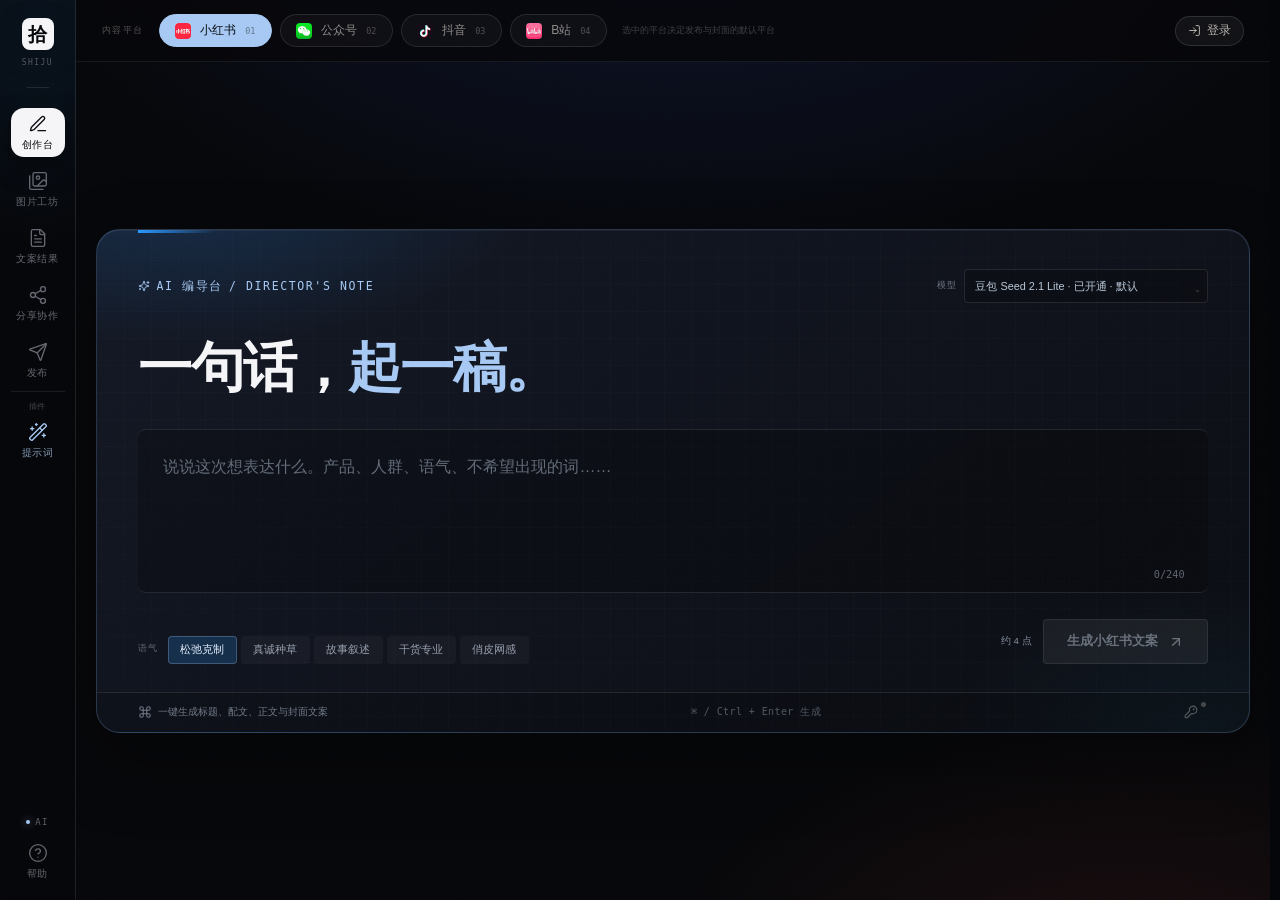
==== commit 05ced846: "恢复 /judou/ 为最新版：真实图标 + 无成功弹窗 + 撤销按钮 此前误将 v1 回滚到冻结版，现恢复为最后交付状态并保持继续开发。" ====
--- a/judou/index.html
+++ b/judou/index.html
@@ -36,8 +36,8 @@
       body { margin: 0; }
       .boot { min-height: 100vh; display: grid; place-items: center; background: #050609; color: #f5f5f7; font-family: "PingFang SC", "Microsoft YaHei UI", sans-serif; letter-spacing: 0.16em; }
     </style>
-    <script type="module" crossorigin src="./assets/index-BGOnM4rK.js"></script>
-    <link rel="stylesheet" crossorigin href="./assets/index-myc46DU8.css">
+    <script type="module" crossorigin src="./assets/index-hRH98VjA.js"></script>
+    <link rel="stylesheet" crossorigin href="./assets/index-k8F69j1H.css">
   </head>
   <body>
     <div id="root"><div class="boot">拾句 SHIJU</div></div>
--- a/judou/assets/index-k8F69j1H.css
+++ b/judou/assets/index-k8F69j1H.css
@@ -0,0 +1 @@
+@font-face{font-family:"Noto Serif SC";src:url(../fonts/noto-serif-sc-subset.woff2) format("woff2");font-weight:400 700;font-style:normal;font-display:swap}@font-face{font-family:"Instrument Serif";src:url(../fonts/instrument-serif-normal.woff2) format("woff2");font-weight:400;font-style:normal;font-display:swap}@font-face{font-family:"Instrument Serif";src:url(../fonts/instrument-serif-italic.woff2) format("woff2");font-weight:400;font-style:italic;font-display:swap}:root{--paper: #edf0e7;--paper-deep: #dfe4d6;--paper-bright: #fbfcf7;--paper-white: #ffffff;--ink: #171e19;--ink-soft: #2e352f;--ink-muted: #565e52;--ink-faint: #68705f;--line: rgba(23, 30, 25, .12);--line-strong: rgba(23, 30, 25, .22);--moss: #14211c;--moss-2: #1a2b24;--moss-3: #24382f;--lime: #d7e6b4;--lime-bright: #e9f3cb;--red: #d94732;--red-deep: #b93523;--coral: #efc7b6;--sage: #91a68f;--amber: #e0a36a;--font-serif: "Noto Serif SC", "Songti SC", "STSong", "SimSun", serif;--font-serif-latin: "Instrument Serif", "Iowan Old Style", "Palatino Linotype", Palatino, serif;--font-sans: "PingFang SC", "Hiragino Sans GB", "Microsoft YaHei", "Noto Sans SC", -apple-system, BlinkMacSystemFont, "Segoe UI", sans-serif;--font-mono: "SFMono-Regular", "Roboto Mono", "Cascadia Mono", "Consolas", monospace;--shadow-sheet: 0 34px 80px -54px rgba(23, 30, 25, .58), 0 2px 0 rgba(255, 255, 255, .62) inset;--shadow-dark: 0 34px 70px -46px rgba(10, 20, 15, .9);--ease: cubic-bezier(.22, 1, .36, 1)}*,*:before,*:after{box-sizing:border-box}html{min-width:320px;background:var(--paper);scroll-behavior:smooth}body{margin:0;min-width:320px;color:var(--ink);font-family:var(--font-sans);background-color:var(--paper);background-image:radial-gradient(1000px 560px at 96% -8%,rgba(215,230,180,.27),transparent 62%),radial-gradient(860px 560px at -8% 38%,rgba(255,255,250,.66),transparent 66%),linear-gradient(115deg,rgba(217,71,50,.022),transparent 36%);-webkit-font-smoothing:antialiased;text-rendering:optimizeLegibility}body:before{position:fixed;inset:0;z-index:1000;pointer-events:none;content:"";opacity:.035;background-image:url("data:image/svg+xml,%3Csvg xmlns='http://www.w3.org/2000/svg' width='180' height='180'%3E%3Cfilter id='n'%3E%3CfeTurbulence type='fractalNoise' baseFrequency='.82' numOctaves='3' stitchTiles='stitch'/%3E%3C/filter%3E%3Crect width='100%25' height='100%25' filter='url(%23n)'/%3E%3C/svg%3E");mix-blend-mode:multiply}button,input,textarea,select{color:inherit;font:inherit}button{padding:0;cursor:pointer;background:none;border:0}button:disabled{cursor:not-allowed}img{display:block;max-width:100%}h1,h2,h3,h4,p{margin:0}ul,ol{margin:0;padding:0}a{color:inherit}::selection{color:var(--ink);background:var(--lime)}:focus-visible{outline:2px solid var(--red);outline-offset:3px}input:focus-visible,textarea:focus-visible,select:focus-visible{outline:none}input::placeholder,textarea::placeholder{color:#7b8373;opacity:1}::-webkit-scrollbar{width:10px;height:10px}::-webkit-scrollbar-track{background:transparent}::-webkit-scrollbar-thumb{background:#1b211d2e;border:3px solid transparent;border-radius:999px;background-clip:padding-box}.sr-only{position:absolute;width:1px;height:1px;padding:0;margin:-1px;overflow:hidden;clip:rect(0,0,0,0);white-space:nowrap;border:0}.eyebrow{display:inline-flex;gap:6px;align-items:center;color:var(--ink-muted);font-family:var(--font-mono);font-size:9.5px;font-weight:500;line-height:1.4;letter-spacing:.16em;text-transform:uppercase}.eyebrow--light{color:#f7f2e88c}.serif-italic{font-family:var(--font-serif-latin);font-style:italic}.auto-textarea{display:block;width:100%;overflow:hidden;resize:none}.spin{animation:spin 1s linear infinite}.live-dot{display:inline-block;width:5px;height:5px;background:var(--red);border-radius:50%;box-shadow:0 0 0 3px #d947321f}.live-dot--light{background:var(--lime);box-shadow:0 0 0 3px #d7e6b44d;animation:live-pulse 2s ease-in-out infinite}.mini-loader{width:13px;height:13px;border:1.5px solid rgba(27,33,29,.25);border-top-color:var(--ink);border-radius:50%;animation:spin .7s linear infinite}.btn{display:inline-flex;gap:8px;align-items:center;justify-content:center;min-height:36px;padding:0 14px;color:var(--ink);font-size:11.5px;font-weight:500;line-height:1;letter-spacing:.01em;border:1px solid transparent;border-radius:3px;transition:background .2s var(--ease),border-color .2s var(--ease),color .2s var(--ease),transform .2s var(--ease)}.btn:hover{transform:translateY(-1px)}.btn--primary{color:var(--ink);background:var(--lime);border-color:var(--lime)}.btn--primary:hover{background:var(--lime-bright);border-color:var(--lime-bright)}.btn--outline{color:var(--ink-soft);background:transparent;border-color:var(--line-strong)}.btn--outline:hover{background:#fffdf8a6;border-color:var(--ink-soft)}.btn--ghost{color:var(--ink-muted);background:transparent;border-color:transparent}.btn--ghost:hover{color:var(--ink);background:#1b211d0d}.btn--small{min-height:30px;padding:0 10px;font-size:10.5px}.icon-btn{display:inline-grid;width:34px;height:34px;place-items:center;color:var(--ink-muted);background:transparent;border:1px solid transparent;border-radius:3px;transition:color .2s var(--ease),background .2s var(--ease)}.icon-btn:hover{color:var(--ink);background:#1b211d0f}.text-btn{display:inline-flex;gap:5px;align-items:center;color:var(--ink-muted);font-size:10.5px;border-bottom:1px solid var(--line-strong);transition:color .2s var(--ease)}.text-btn:hover{color:var(--ink)}.avatar{display:inline-grid;flex:0 0 auto;width:27px;height:27px;place-items:center;color:#4f3a2c;font-family:var(--font-serif);font-size:10px;font-weight:600;background:var(--coral);border:2px solid var(--paper);border-radius:50%}.avatar--self{color:var(--paper-bright);background:var(--moss)}.avatar--account{width:29px;height:29px;border-color:transparent}.avatar--more{color:var(--ink-muted);font-family:var(--font-sans);font-size:13px;font-weight:400;background:transparent;border:1px dashed var(--line-strong)}.material-grid img{object-fit:cover}@keyframes spin{to{transform:rotate(360deg)}}@keyframes live-pulse{0%,to{opacity:1}50%{opacity:.45}}@keyframes fade-up{0%{opacity:0;transform:translateY(10px)}to{opacity:1;transform:translateY(0)}}@keyframes modal-in{0%{opacity:0;transform:translateY(16px) scale(.992)}to{opacity:1;transform:translateY(0) scale(1)}}@keyframes toast-in{0%{opacity:0;transform:translate(-50%,12px)}to{opacity:1;transform:translate(-50%)}}@media(prefers-reduced-motion:reduce){*,*:before,*:after{scroll-behavior:auto!important;animation-duration:.01ms!important;animation-iteration-count:1!important;transition-duration:.01ms!important}}.app{position:relative;z-index:1;min-height:100vh}.rail{position:fixed;inset:0 auto 0 0;z-index:40;display:flex;flex-direction:column;align-items:center;width:76px;padding:18px 0 16px;color:var(--paper-bright);background:radial-gradient(180px 280px at 50% 10%,rgba(215,230,180,.1),transparent 70%),var(--moss);border-right:1px solid rgba(255,255,255,.06)}.rail:after{position:absolute;inset:0;pointer-events:none;content:"";background-image:linear-gradient(rgba(255,255,255,.034) 1px,transparent 1px);background-size:100% 26px;opacity:.45}.rail__brand{position:relative;z-index:1;display:flex;flex-direction:column;gap:8px;align-items:center;color:var(--paper-bright)}.rail__seal{display:grid;width:34px;height:34px;place-items:center;color:#f8f1e3;font-family:var(--font-serif);font-size:23px;font-weight:600;line-height:1;background:var(--red);border-radius:1px;box-shadow:0 0 0 1px #ffffff29 inset;transition:transform .25s var(--ease)}.rail__brand:hover .rail__seal{transform:rotate(-4deg)}.rail__wordmark{color:#f8f3e999;font-family:var(--font-mono);font-size:7px;letter-spacing:.19em}.rail__line{position:relative;z-index:1;width:22px;height:1px;margin:20px 0;background:#ffffff21}.rail__nav{position:relative;z-index:1;display:flex;flex-direction:column;gap:8px;align-items:center}.rail__item{position:relative;display:flex;flex-direction:column;gap:4px;align-items:center;justify-content:center;width:54px;height:49px;color:#f8f3e970;font-size:8px;letter-spacing:.06em;border-radius:3px;transition:color .2s var(--ease),background .2s var(--ease)}.rail__item span{white-space:nowrap}.rail__item:hover{color:var(--paper-bright);background:#ffffff0f}.rail__item.is-active{color:var(--moss);background:var(--lime)}.rail__item.is-active:hover{background:var(--lime-bright)}.rail__bottom{position:relative;z-index:1;display:flex;flex-direction:column;gap:6px;align-items:center;margin-top:auto}.rail__signal{display:flex;gap:5px;align-items:center;margin-bottom:7px;color:#f8f3e957;font-family:var(--font-mono);font-size:7px;letter-spacing:.16em}.rail__signal i{width:4px;height:4px;background:var(--lime);border-radius:50%;box-shadow:0 0 8px #d7e6b4cc}.rail__item--last{height:44px}.app__main{min-height:100vh;margin-left:76px}.topbar{position:sticky;top:0;z-index:30;display:flex;gap:18px;align-items:center;justify-content:space-between;height:66px;padding:0 30px;background:#edf0e7e0;border-bottom:1px solid var(--line);-webkit-backdrop-filter:blur(18px);backdrop-filter:blur(18px)}.topbar__left,.topbar__right{display:flex;gap:12px;align-items:center;min-width:0}.topbar__left{gap:16px}.wordmark{display:flex;gap:8px;align-items:center;flex:0 0 auto}.wordmark__seal{display:grid;width:27px;height:27px;place-items:center;color:#f8f1e3;font-family:var(--font-serif);font-size:18px;font-weight:600;line-height:1;background:var(--red);border-radius:1px}.wordmark__text{font-family:var(--font-serif);font-size:17px;font-weight:600;letter-spacing:.06em}.wordmark__en{align-self:flex-end;margin-bottom:5px;color:var(--ink-faint);font-family:var(--font-mono);font-size:7.5px;letter-spacing:.16em}.topbar__divider{width:1px;height:18px;background:var(--line)}.breadcrumb{display:flex;gap:7px;align-items:center;color:var(--ink-muted);font-size:11.5px;white-space:nowrap}.breadcrumb svg{color:#aaa495}.breadcrumb strong{max-width:190px;overflow:hidden;color:var(--ink);font-weight:500;text-overflow:ellipsis}.save-state{display:inline-flex;gap:5px;align-items:center;margin-left:4px;color:var(--ink-faint);font-size:10px;white-space:nowrap;transition:color .2s var(--ease)}.save-state.is-saving{color:var(--ink-muted)}.save-state.is-saving svg{animation:live-pulse 1s ease-in-out infinite}.topbar__right{gap:7px;flex:0 0 auto}.quota-chip{display:flex;gap:8px;align-items:center;height:27px;padding:0 9px;color:var(--ink-muted);font-size:9.5px;border:1px solid var(--line);border-radius:2px;transition:border-color .2s var(--ease)}.quota-chip__bar{display:block;width:35px;height:3px;overflow:hidden;background:#1b211d1f;border-radius:999px}.quota-chip__bar i{display:block;height:100%;background:var(--ink);border-radius:inherit}.avatar-stack{display:flex;align-items:center;padding-left:5px}.avatar-stack .avatar{margin-left:-7px}.avatar-stack .avatar:first-child{margin-left:0}.topbar__icon{margin-left:4px}.topbar__share{min-height:32px}.topbar__export{min-height:34px;padding:0 13px;font-size:11px}.account-btn{display:flex;gap:8px;align-items:center;min-height:38px;padding-left:12px;margin-left:3px;border-left:1px solid var(--line);border-radius:0}.account-btn__copy{display:flex;flex-direction:column;gap:2px;align-items:flex-start;min-width:0}.account-btn__copy b{font-size:10.5px;font-weight:600;white-space:nowrap}.account-btn__copy small{color:var(--ink-faint);font-size:8.5px;white-space:nowrap}.account-btn>svg{color:var(--ink-faint)}.export-menu{position:relative}.export-menu__panel{position:absolute;top:calc(100% + 10px);right:0;z-index:50;width:286px;padding:9px;background:var(--paper-bright);border:1px solid var(--line-strong);border-radius:4px;box-shadow:0 28px 60px -28px #1b211d6b;animation:fade-up .16s var(--ease) both}.export-menu__eyebrow{display:block;padding:8px 10px 9px;color:var(--ink-faint);font-family:var(--font-mono);font-size:8px;letter-spacing:.16em;border-bottom:1px solid var(--line)}.export-menu__item{display:flex;gap:10px;align-items:center;width:100%;padding:10px;color:var(--ink-soft);font-size:11px;text-align:left;border-radius:2px;transition:background .16s var(--ease)}.export-menu__item:hover{background:var(--paper-deep)}.export-menu__item svg{color:var(--ink-muted)}.export-menu__item span{flex:1}.export-menu__item small{color:var(--ink-faint);font-family:var(--font-mono);font-size:8px}.export-menu__foot{display:flex;gap:6px;align-items:center;padding:9px 10px 4px;margin-top:5px;color:var(--ink-faint);font-size:9px;border-top:1px solid var(--line)}.mobile-nav{position:relative;display:none}.mobile-menu-toggle{display:none}.mobile-menu{position:fixed;top:66px;right:12px;z-index:80;width:244px;padding:8px;background:var(--paper-bright);border:1px solid var(--line-strong);border-radius:4px;box-shadow:0 28px 60px -24px #1b211d7a;animation:fade-up .18s var(--ease) both}.mobile-menu__eyebrow{display:block;padding:8px 9px 9px;color:var(--ink-faint);font-family:var(--font-mono);font-size:7.5px;letter-spacing:.15em;border-bottom:1px solid var(--line)}.mobile-menu>button{display:flex;gap:9px;align-items:center;width:100%;padding:9px;color:var(--ink-soft);text-align:left;border-radius:2px;transition:background .16s var(--ease)}.mobile-menu>button:hover{background:var(--paper-deep)}.mobile-menu__icon{display:grid;flex:0 0 auto;width:28px;height:28px;place-items:center;color:var(--ink-muted);border:1px solid var(--line)}.mobile-menu>button>span:nth-child(2){display:flex;flex:1;flex-direction:column;gap:2px}.mobile-menu b{font-size:10px;font-weight:500}.mobile-menu small{color:var(--ink-faint);font-size:8px}.mobile-menu>button>svg{color:var(--ink-faint)}.workspace{width:100%;max-width:1740px;padding:26px 30px 32px;margin:0 auto}.workspace-head{display:flex;gap:30px;align-items:flex-end;justify-content:space-between;padding-bottom:22px}.workspace-head__copy{min-width:0}.headline-meta{display:flex;gap:14px;align-items:center;margin-bottom:9px}.status-badge{display:inline-flex;gap:5px;align-items:center;padding:3px 7px;color:#536642;font-family:var(--font-mono);font-size:8px;letter-spacing:.09em;background:#d7e6b485;border:1px solid rgba(83,102,66,.2);border-radius:2px}.status-badge i{width:4px;height:4px;background:#5e7b45;border-radius:50%}.workspace-head h1{display:flex;align-items:flex-end;color:var(--ink);font-family:var(--font-serif);font-size:clamp(38px,4.1vw,60px);font-weight:600;line-height:1.08;letter-spacing:-.025em}.title-period{color:var(--red);font-family:var(--font-serif-latin);font-size:.78em;line-height:.8}.workspace-subtitle{display:flex;gap:11px;align-items:baseline;margin-top:9px;color:var(--ink-muted);font-size:11px}.serif-italic{color:var(--ink-soft);font-family:var(--font-serif-latin);font-size:18px;letter-spacing:.01em}.subtitle-divider{width:22px;height:1px;background:var(--line-strong)}.workspace-head__side{display:flex;flex-direction:column;gap:12px;align-items:flex-end;flex:0 0 auto}.project-stats{display:flex;gap:0;color:var(--ink-faint);font-size:9.5px;white-space:nowrap}.project-stats span{padding:0 13px;border-left:1px solid var(--line)}.project-stats span:last-child{padding-right:0}.project-stats b{margin-right:3px;color:var(--ink);font-family:var(--font-serif-latin);font-size:16px;font-weight:400;letter-spacing:.01em}.workspace-actions{display:flex;gap:7px}.workspace-actions .btn{min-height:34px}.workspace-grid{display:grid;grid-template-columns:minmax(0,1fr) clamp(420px,32.5vw,520px);gap:22px;align-items:start}.workspace-grid__main{display:flex;flex-direction:column;gap:15px;min-width:0}.workspace-footer{display:flex;gap:20px;align-items:center;justify-content:space-between;padding:28px 2px 4px;color:var(--ink-faint);font-size:9px;letter-spacing:.035em}.workspace-footer span{display:inline-flex;gap:6px;align-items:center}.composer{position:relative;padding:19px 21px 0;overflow:hidden;color:var(--paper-bright);background:radial-gradient(560px 260px at 88% -50%,rgba(215,230,180,.19),transparent 65%),radial-gradient(360px 210px at -8% 100%,rgba(217,71,50,.16),transparent 70%),var(--moss);border:1px solid rgba(255,255,255,.075);border-radius:7px;box-shadow:var(--shadow-dark);animation:fade-up .55s var(--ease) both}.composer:before{position:absolute;inset:0;pointer-events:none;content:"";background-image:linear-gradient(rgba(255,255,255,.026) 1px,transparent 1px),linear-gradient(90deg,rgba(255,255,255,.022) 1px,transparent 1px);background-size:29px 29px;-webkit-mask-image:linear-gradient(180deg,black,transparent 90%);mask-image:linear-gradient(180deg,black,transparent 90%)}.composer:after{position:absolute;top:0;left:21px;width:44px;height:2px;content:"";background:var(--lime)}.composer.is-focused{border-color:#d7e6b44d}.composer__top,.composer__heading-row,.composer__field,.composer__bottom,.composer__status{position:relative;z-index:1}.composer__top{display:flex;gap:16px;align-items:center;justify-content:space-between}.composer__label{display:flex;gap:13px;align-items:center;min-width:0}.composer__index{color:#f8f3e940;font-family:var(--font-mono);font-size:8px;letter-spacing:.12em}.composer__model{position:relative;display:flex;gap:7px;align-items:center;flex:0 0 auto}.composer__model:after{position:absolute;right:8px;bottom:9px;pointer-events:none;color:#f8f3e973;font-size:9px;content:"⌄"}.composer__model-label{color:#f8f3e952;font-family:var(--font-mono);font-size:8px;letter-spacing:.12em;text-transform:uppercase}.composer__model select{max-width:164px;height:27px;padding:0 23px 0 8px;color:#f8f3e9b3;font-size:9.5px;background:#ffffff0e;border:1px solid rgba(255,255,255,.1);border-radius:2px;outline:none;appearance:none}.composer__model select:disabled{opacity:.55}.composer__heading-row{display:flex;align-items:flex-end;justify-content:space-between;margin:9px 0 12px}.composer__heading-row h2{color:var(--paper-bright);font-family:var(--font-serif);font-size:25px;font-weight:500;line-height:1.35;letter-spacing:-.02em}.composer__heading-row h2 em{color:var(--lime);font-style:normal}.composer__prompt-idea{display:inline-flex;gap:4px;align-items:center;padding-bottom:3px;color:#f8f3e966;font-size:9px;border-bottom:1px solid rgba(248,243,233,.12);transition:color .2s var(--ease)}.composer__prompt-idea:hover{color:var(--lime)}.composer__field{padding:10px 12px 7px;background:#0000002b;border:1px solid rgba(255,255,255,.13);border-radius:3px;transition:border-color .2s var(--ease),background .2s var(--ease)}.composer.is-focused .composer__field{background:#0000003b;border-color:#d7e6b466}.composer__field textarea{max-height:100px;color:var(--paper-bright);font-size:13.5px;line-height:1.7;background:transparent;border:0;outline:0}.composer__field textarea::placeholder{color:#f8f3e947}.composer__field-foot{display:flex;gap:12px;align-items:center;justify-content:space-between;margin-top:5px}.composer__field-foot>span{display:flex;gap:7px;align-items:center;min-width:0;overflow:hidden;color:#f8f3e94f;font-size:9px;text-overflow:ellipsis;white-space:nowrap}.composer__field-foot>span i{width:3px;height:3px;background:var(--red);border-radius:50%}.composer__field-foot small{color:#f8f3e942;font-family:var(--font-mono);font-size:8px;white-space:nowrap}.composer__bottom{display:flex;gap:18px;align-items:flex-end;justify-content:space-between;padding:13px 0 14px}.tone-picker{display:flex;gap:9px;align-items:flex-start;min-width:0}.tone-picker__label{padding-top:6px;color:#f8f3e947;font-family:var(--font-mono);font-size:8px;letter-spacing:.12em;text-transform:uppercase}.tone-picker__options{display:flex;flex-wrap:wrap;gap:4px}.tone-picker__options button{height:27px;padding:0 8px;color:#f8f3e985;font-size:9.5px;border:1px solid rgba(255,255,255,.1);border-radius:2px;transition:color .18s var(--ease),border-color .18s var(--ease),background .18s var(--ease)}.tone-picker__options button:hover{color:var(--paper-bright);border-color:#ffffff38}.tone-picker__options button.is-active{color:var(--moss);background:var(--lime);border-color:var(--lime)}.composer__cta-wrap{display:flex;gap:11px;align-items:center;flex:0 0 auto}.composer__cost{max-width:100px;color:#f8f3e94d;font-size:8.5px;line-height:1.5;text-align:right;white-space:nowrap}.composer__submit{display:inline-flex;gap:8px;align-items:center;justify-content:center;height:39px;padding:0 14px;color:var(--moss);font-size:10.5px;font-weight:600;white-space:nowrap;background:var(--lime);border:1px solid var(--lime);border-radius:2px;transition:background .2s var(--ease),transform .2s var(--ease),box-shadow .2s var(--ease)}.composer__submit:hover:not(:disabled){background:var(--lime-bright);box-shadow:0 0 0 4px #d7e6b41a;transform:translateY(-1px)}.composer__submit:disabled{color:#f8f3e957;background:#f8f3e914;border-color:#f8f3e91a}.composer__status{display:flex;gap:12px;align-items:center;min-height:31px;padding:0 21px;margin:0 -21px;color:#f8f3e952;font-size:8.5px;background:#00000024;border-top:1px solid rgba(255,255,255,.07)}.composer__hint{display:inline-flex;gap:6px;align-items:center}.composer__shortcut{display:inline-flex;gap:4px;align-items:center;margin-left:auto;color:#f8f3e940;font-family:var(--font-mono);font-size:7.5px;letter-spacing:.04em}.composer__progress{display:flex;gap:3px;width:140px;flex:0 0 auto}.composer__progress span{flex:1;height:2px;background:#ffffff24;border-radius:2px;transition:background .3s var(--ease)}.composer__progress span.is-done{background:var(--lime)}.composer.is-generating .composer__progress span.is-done{animation:live-pulse 1.1s ease-in-out infinite}.platform-bar{display:flex;gap:14px;align-items:stretch;justify-content:space-between;min-height:50px;border-bottom:1px solid var(--line-strong)}.platform-tabs{display:flex;gap:0;min-width:0;overflow-x:auto;scrollbar-width:none}.platform-tabs::-webkit-scrollbar{display:none}.platform-tab{position:relative;display:flex;flex:0 0 auto;gap:8px;align-items:center;padding:8px 16px 9px 10px;color:var(--ink-muted);text-align:left;border-right:1px solid var(--line);transition:background .2s var(--ease),color .2s var(--ease)}.platform-tab:first-child{padding-left:2px}.platform-tab:last-child{border-right:0}.platform-tab:hover{color:var(--ink);background:#fffdf866}.platform-tab.is-active{color:var(--ink);background:transparent}.platform-tab.is-active:after{position:absolute;right:10px;bottom:-1px;left:10px;height:2px;content:"";background:var(--ink)}.platform-tab:first-child.is-active:after{left:2px}.platform-tab__index{color:var(--ink-faint);font-family:var(--font-mono);font-size:8px;letter-spacing:.06em}.platform-tab__body{display:flex;flex-direction:column;gap:2px}.platform-tab__name{display:flex;gap:5px;align-items:center;font-size:11.5px;font-weight:600;line-height:1.25;white-space:nowrap}.platform-tab__name i{width:5px;height:5px;background:var(--platform-accent);border-radius:50%}.platform-tab__format{color:var(--ink-faint);font-size:8.5px;line-height:1.3;white-space:nowrap}.platform-tab__active-dot{position:absolute;top:10px;right:8px;width:3px;height:3px;background:var(--platform-accent);border-radius:50%}.platform-bar__side{display:flex;gap:13px;align-items:center;flex:0 0 auto;padding-bottom:2px}.platform-bar__ready{display:inline-flex;gap:4px;align-items:center;color:var(--ink-faint);font-size:9px;white-space:nowrap}.platform-bar__ready svg{color:#5e7b45}.draft-editor{position:relative;padding:24px 32px 0;overflow:hidden;background:linear-gradient(180deg,rgba(255,255,255,.38),transparent 22%),var(--paper-bright);border:1px solid var(--line);border-radius:3px;box-shadow:var(--shadow-sheet);animation:fade-up .6s .08s var(--ease) both}.draft-editor__head{display:flex;flex-direction:column}.draft-editor__topline{display:flex;gap:18px;align-items:center;justify-content:space-between}.draft-editor__state{display:inline-flex;gap:6px;align-items:center;color:var(--ink-faint);font-size:8.5px;letter-spacing:.02em}.draft-editor__state .live-dot{width:4px;height:4px}.title-field{position:relative;padding:14px 0 0}.draft-title{padding:0 46px 9px 0;overflow:hidden;color:var(--ink);font-family:var(--font-serif);font-size:clamp(25px,2.2vw,34px);font-weight:600;line-height:1.42;letter-spacing:-.02em;background:transparent;border:0;outline:0}.draft-title::placeholder{color:#b8b2a4}.field-count{position:absolute;right:0;bottom:14px;color:var(--ink-faint);font-family:var(--font-mono);font-size:8px;letter-spacing:.03em}.field-count.is-over{color:var(--red)}.dek-field{display:flex;flex-direction:column;gap:4px;padding:4px 0 13px}.dek-field label{color:var(--ink-faint);font-family:var(--font-mono);font-size:8px;letter-spacing:.13em;text-transform:uppercase}.dek-field input{width:100%;padding:0;color:var(--ink-muted);font-size:11.5px;line-height:1.6;background:transparent;border:0;outline:0}.draft-editor__rule{height:1px;margin:2px 0 13px;background:var(--line)}.body-label{display:flex;gap:16px;align-items:center;justify-content:space-between;color:var(--ink-faint);font-family:var(--font-mono);font-size:8px;letter-spacing:.12em}.body-label__meta{color:#aaa494}.block-list{padding-top:9px}.copy-block{display:grid;grid-template-columns:22px minmax(0,1fr);gap:9px;padding:4px 0;animation:fade-up .36s var(--ease) both}.copy-block__gutter{padding-top:6px;color:#beb8a9;font-family:var(--font-mono);font-size:7.5px;line-height:1.2;letter-spacing:.06em;text-align:right}.copy-block__content{position:relative;min-width:0}.block-text{width:100%;padding:2px 24px 2px 0;overflow:hidden;color:#3b4039;font-family:var(--font-sans);font-size:13px;line-height:1.95;white-space:pre-wrap;background:transparent;border:0;outline:0;resize:none}.block-text::placeholder{color:#b6b0a2}.block-text--h2{padding-top:11px;color:var(--ink);font-family:var(--font-serif);font-size:19px;font-weight:600;line-height:1.55;letter-spacing:-.01em}.block-kind{display:inline-block;margin-bottom:2px;color:var(--red);font-family:var(--font-mono);font-size:7.5px;font-weight:500;letter-spacing:.14em}.block-quote-mark{position:absolute;top:10px;left:0;color:#d9473257;font-family:var(--font-serif-latin);font-size:31px;line-height:1}.copy-block--quote{padding:6px 0}.copy-block--quote .copy-block__content{padding:8px 0 6px 18px;border-left:2px solid var(--red)}.block-text--quote{padding-left:0;color:var(--ink-soft);font-family:var(--font-serif);font-size:15px;line-height:1.85}.copy-block--shot .copy-block__gutter{padding-top:8px;color:var(--red);font-size:7px;letter-spacing:.03em}.shot-label{display:inline-flex;align-items:center;height:17px;padding:0 5px;margin-bottom:1px;color:var(--ink-muted);font-family:var(--font-mono);font-size:7.5px;letter-spacing:.06em;background:var(--paper-deep);border-radius:1px}.block-text--shot{padding-top:3px;color:#44483f;font-size:12px;line-height:1.85}.block-remove{position:absolute;top:2px;right:-3px;display:grid;width:23px;height:23px;place-items:center;color:var(--ink-faint);background:var(--paper-bright);border:1px solid var(--line);border-radius:2px;opacity:0;transition:opacity .16s var(--ease),color .16s var(--ease)}.copy-block:hover .block-remove,.block-remove:focus-visible{opacity:1}.block-remove:hover{color:var(--red)}.block-add{display:flex;flex-wrap:wrap;gap:6px;padding:10px 0 2px 31px}.block-add button{display:inline-flex;gap:3px;align-items:center;height:25px;padding:0 7px;color:var(--ink-faint);font-size:9px;border:1px dashed var(--line-strong);border-radius:2px;transition:color .18s var(--ease),border-color .18s var(--ease)}.block-add button:hover{color:var(--ink);border-color:var(--ink-muted)}.tag-section{padding:15px 0 13px;margin-top:11px;border-top:1px solid var(--line)}.tag-section__label{display:flex;gap:14px;align-items:center;justify-content:space-between;color:var(--ink-faint);font-family:var(--font-mono);font-size:8px;letter-spacing:.1em}.tag-section__label small{color:#b0aa9b;font-size:8px;letter-spacing:.02em}.tag-editor{display:flex;flex-wrap:wrap;gap:5px;align-items:center;margin-top:9px}.tag-pill{display:inline-flex;gap:4px;align-items:center;height:23px;padding:0 9px;color:var(--ink-soft);font-size:10px;background:var(--paper);border:1px solid var(--line);border-radius:2px}.tag-pill button{display:inline-grid;place-items:center;color:var(--ink-faint)}.tag-pill button:hover{color:var(--red)}.tag-editor input{width:84px;min-height:23px;padding:0 6px;color:var(--ink-muted);font-size:10px;background:transparent;border:1px dashed var(--line-strong);border-radius:2px;outline:none}.editor-media{display:flex;gap:10px;align-items:center;padding:10px;margin-bottom:13px;background:#e8e0d159;border:1px solid var(--line)}.editor-media__cover{flex:0 0 auto;width:32px;height:42px;overflow:hidden;background:var(--paper-deep);border-radius:1px}.editor-media__cover img{width:100%;height:100%;object-fit:cover}.editor-media__copy{display:flex;flex-direction:column;gap:3px;min-width:0}.editor-media__copy span{font-size:10.5px;font-weight:600}.editor-media__copy small{overflow:hidden;color:var(--ink-faint);font-size:8.5px;text-overflow:ellipsis;white-space:nowrap}.editor-media__thumbs{display:flex;margin-left:auto}.editor-media__thumbs span{width:21px;height:28px;margin-left:-6px;background-size:cover;background-position:center;border:1px solid var(--paper-bright)}.editor-media .btn{margin-left:2px}.ai-inline{padding:14px 32px 15px;margin:0 -32px;color:var(--paper-bright);background:var(--moss-2);border-top:1px solid rgba(255,255,255,.08)}.ai-inline__head{display:flex;gap:15px;align-items:center;justify-content:space-between}.ai-inline__title{display:inline-flex;gap:6px;align-items:center;color:var(--paper-bright);font-size:10.5px;font-weight:500}.ai-inline__title svg{color:var(--lime)}.ai-inline__note{display:inline-flex;gap:5px;align-items:center;max-width:62%;overflow:hidden;color:#f8f3e959;font-size:8px;text-overflow:ellipsis;white-space:nowrap}.ai-inline__note svg{flex:0 0 auto;color:#d7e6b48c}.ai-inline__actions{display:flex;flex-wrap:wrap;gap:5px;margin-top:10px}.ai-inline__actions button{height:24px;padding:0 8px;color:#f8f3e994;font-size:8.5px;border:1px solid rgba(255,255,255,.12);border-radius:2px;transition:color .18s var(--ease),border-color .18s var(--ease),background .18s var(--ease)}.ai-inline__actions button:hover:not(:disabled){color:var(--lime);background:#d7e6b40f;border-color:#d7e6b45c}.ai-inline__actions button:disabled{opacity:.45}.ai-inline__form{display:flex;gap:6px;align-items:center;height:36px;padding:0 4px 0 10px;margin-top:8px;background:#0000002e;border:1px solid rgba(255,255,255,.12);border-radius:2px}.ai-inline__form>svg{flex:0 0 auto;color:#d7e6b49e}.ai-inline__form input{flex:1;min-width:0;height:100%;color:var(--paper-bright);font-size:10px;background:transparent;border:0;outline:none}.ai-inline__form input::placeholder{color:#f8f3e942}.ai-inline__form>button{display:grid;width:27px;height:27px;place-items:center;color:var(--moss);background:var(--lime);border-radius:2px;transition:opacity .2s var(--ease)}.ai-inline__form>button:disabled{color:#f8f3e980;background:#ffffff1f}.ai-inline.is-busy .ai-inline__note{color:var(--lime)}.cover{position:relative;width:100%;overflow:hidden;color:#faf5e9;background:#17231e;isolation:isolate;container-type:inline-size}.cover__frame{position:absolute;inset:0;z-index:0;overflow:hidden}.cover__frame img{width:100%;height:100%;object-fit:cover;transition:filter .35s var(--ease)}.cover__wash{position:absolute;inset:0;background:linear-gradient(180deg,rgba(9,13,10,.3) 0%,transparent 34%,rgba(7,10,8,.16) 56%,rgba(7,10,8,.82) 100%),radial-gradient(120% 86% at 50% 50%,transparent 40%,rgba(7,10,8,.44) 100%)}.cover__grain{position:absolute;inset:0;z-index:3;pointer-events:none;content:"";opacity:.15;background-image:url("data:image/svg+xml,%3Csvg xmlns='http://www.w3.org/2000/svg' width='160' height='160'%3E%3Cfilter id='g'%3E%3CfeTurbulence type='fractalNoise' baseFrequency='.9' numOctaves='2' stitchTiles='stitch'/%3E%3C/filter%3E%3Crect width='100%25' height='100%25' filter='url(%23g)'/%3E%3C/svg%3E");mix-blend-mode:overlay}.cover__content{position:relative;z-index:2;display:flex;flex-direction:column;justify-content:space-between;width:100%;height:100%;padding:6.8cqw 6.2cqw 5.6cqw}.cover__topline{display:flex;gap:8px;align-items:flex-start;justify-content:space-between}.cover__kicker{display:inline-flex;gap:1.2cqw;align-items:center;max-width:74%;padding-top:.7cqw;color:#faf5e9cc;font-family:var(--font-mono);font-size:clamp(5.5px,1.55cqw,12px);line-height:1.4;letter-spacing:.17em;text-transform:uppercase}.cover__mark{display:grid;flex:0 0 auto;width:clamp(16px,7.4cqw,52px);height:clamp(16px,7.4cqw,52px);place-items:center;color:#f7f0e1;font-family:var(--font-serif);font-size:clamp(10px,4.7cqw,33px);font-weight:600;line-height:1;background:var(--red);border:1px solid rgba(255,245,230,.35);border-radius:.4cqw;transform:rotate(2deg);box-shadow:0 5px 20px #00000029}.cover__headline{display:flex;flex-direction:column;align-items:flex-start;margin-top:auto;padding-top:5cqw;color:#fbf6ea;font-family:var(--font-serif);font-size:clamp(16px,11.2cqw,82px);font-weight:600;line-height:1.1;letter-spacing:-.035em;text-wrap:balance;text-shadow:0 3px 26px rgba(0,0,0,.22)}.cover__headline span{display:block}.cover__headline span:nth-child(2){margin-left:.58em}.cover__headline .is-accent{color:var(--lime)}.cover__bottom{display:flex;gap:3cqw;align-items:flex-end;justify-content:space-between;padding-top:2.6cqw;margin-top:3.3cqw;border-top:1px solid rgba(250,245,233,.32)}.cover__sub{max-width:58%;color:#faf5e9d1;font-size:clamp(6.5px,2.15cqw,16px);line-height:1.5;letter-spacing:.025em}.cover__footer{color:#faf5e980;font-family:var(--font-mono);font-size:clamp(5px,1.65cqw,12px);line-height:1.5;letter-spacing:.06em;text-align:right}.cover__watermark{position:absolute;top:50%;right:2.1cqw;z-index:4;display:flex;gap:.8cqw;align-items:center;color:#faf5e961;font-family:var(--font-mono);font-size:clamp(4px,1.15cqw,8px);letter-spacing:.13em;writing-mode:vertical-rl;transform:translateY(-50%) rotate(180deg)}.cover__watermark-seal{display:grid;width:clamp(10px,3.2cqw,24px);height:clamp(10px,3.2cqw,24px);place-items:center;font-family:var(--font-serif);font-size:clamp(6px,1.8cqw,13px);color:#faf5e98c;border:1px solid rgba(250,245,233,.3);border-radius:50%}.cover--wide .cover__content{padding:4.4cqw 4.7cqw 4.2cqw}.cover--wide .cover__headline{padding-top:2.2cqw;font-size:clamp(13px,7.15cqw,76px);line-height:1.04}.cover--wide .cover__bottom{padding-top:1.4cqw;margin-top:1.7cqw}.cover--wide .cover__kicker{font-size:clamp(5px,1.55cqw,12px)}.cover--tall .cover__content{padding:7.4cqw 7cqw 6.6cqw}.cover--tall .cover__headline{font-size:clamp(16px,12.8cqw,88px);line-height:1.06}.cover--seal{background:linear-gradient(120deg,rgba(255,255,255,.55),transparent 48%),#f1ebde;color:var(--ink)}.cover--seal .cover__frame{inset:20% 19% auto;height:34%;border:1px solid rgba(27,33,29,.16);box-shadow:0 10px 30px -16px #1b211d59}.cover--seal .cover__frame img{filter:saturate(.86) contrast(.98) sepia(.08)}.cover--seal .cover__wash{display:none}.cover--seal .cover__grain{opacity:.09;mix-blend-mode:multiply}.cover--seal .cover__content{padding:7cqw 6.7cqw 5.8cqw}.cover--seal .cover__kicker{color:#1b211d8f;font-size:clamp(5px,1.5cqw,11px)}.cover--seal .cover__mark{color:#f5eee0;background:var(--red);border-color:#b9352333;box-shadow:none}.cover--seal .cover__headline{padding-top:0;color:var(--ink);font-size:clamp(14px,9.8cqw,72px);text-shadow:none}.cover--seal .cover__headline .is-accent{color:var(--red)}.cover--seal .cover__headline span:nth-child(2){margin-left:0}.cover--seal .cover__bottom{border-top-color:#1b211d38}.cover--seal .cover__sub{color:#1b211da8}.cover--seal .cover__footer{color:#1b211d7a}.cover--seal .cover__watermark{color:#1b211d59}.cover--seal .cover__watermark-seal{color:#1b211d73;border-color:#1b211d40}.cover--seal.cover--wide .cover__frame{inset:14% 30% auto;height:39%}.cover--seal.cover--wide .cover__headline{font-size:clamp(14px,6.8cqw,56px)}.cover--brutal .cover__frame img{filter:saturate(.92) contrast(1.08) brightness(.83)}.cover--brutal .cover__wash{background:linear-gradient(180deg,rgba(7,10,8,.16),transparent 30%,rgba(7,10,8,.3) 58%,rgba(7,10,8,.9) 100%),linear-gradient(90deg,rgba(7,10,8,.42),transparent 75%)}.cover--brutal .cover__headline{margin-bottom:-1cqw;color:var(--lime);font-family:var(--font-sans);font-size:clamp(19px,13.3cqw,94px);font-weight:800;line-height:.99;letter-spacing:-.06em;text-shadow:0 4px 15px rgba(0,0,0,.24)}.cover--brutal .cover__headline span:nth-child(2){margin-left:0;color:#fffaf0}.cover--brutal .cover__headline span:nth-child(3){margin-left:.35em}.cover--brutal .cover__headline .is-accent{color:#fffaf0}.cover--brutal .cover__topline{align-items:center}.cover--brutal .cover__bottom{border-top-color:#faf5e970}.cover--brutal.cover--wide .cover__headline{font-size:clamp(18px,9.2cqw,78px)}.cover--film{background:#dfcfba;color:var(--ink)}.cover--film .cover__frame{inset:4.8cqw 4.8cqw auto;height:59%;border:1px solid rgba(27,33,29,.13)}.cover--film .cover__frame img{filter:saturate(.82) contrast(.98) sepia(.12)}.cover--film .cover__wash{background:linear-gradient(180deg,rgba(17,21,17,.24),transparent 34%),linear-gradient(180deg,transparent 55%,rgba(223,207,186,.12) 100%)}.cover--film .cover__content{padding:6.6cqw 6.4cqw 5.4cqw}.cover--film .cover__kicker{color:#faf5e9bf;text-shadow:0 2px 9px rgba(0,0,0,.4)}.cover--film .cover__headline{padding-top:1cqw;color:var(--ink);font-size:clamp(15px,10.2cqw,76px);line-height:1.08;text-shadow:none}.cover--film .cover__headline .is-accent{color:var(--red)}.cover--film .cover__bottom{border-top-color:#1b211d42}.cover--film .cover__sub{color:#1b211dad}.cover--film .cover__footer{color:#1b211d7a}.cover--film .cover__mark{color:var(--ink);background:var(--lime);border-color:#1b211d29;box-shadow:none}.cover--film .cover__watermark{color:#1b211d59}.cover--film .cover__watermark-seal{color:#1b211d73;border-color:#1b211d3d}.cover--film.cover--wide .cover__frame{height:60%}.cover--film.cover--wide .cover__headline{font-size:clamp(15px,6.8cqw,56px)}.preview-stage{position:sticky;top:84px;overflow:hidden;color:var(--paper-bright);background:var(--moss);border:1px solid rgba(255,255,255,.07);border-radius:7px;box-shadow:var(--shadow-dark);animation:fade-up .62s .12s var(--ease) both}.preview-stage__head{display:flex;gap:12px;align-items:center;justify-content:space-between;padding:13px 17px;background:#0000001c;border-bottom:1px solid rgba(255,255,255,.08)}.preview-stage__platform{color:#f8f3e966;font-family:var(--font-mono);font-size:8px;letter-spacing:.02em;white-space:nowrap}.preview-mat{position:relative;padding:16px 17px 0;background-color:#111b17;background-image:radial-gradient(ellipse at 50% 38%,rgba(215,230,180,.14),transparent 57%),linear-gradient(rgba(255,255,255,.035) 1px,transparent 1px),linear-gradient(90deg,rgba(255,255,255,.035) 1px,transparent 1px);background-size:100% 100%,28px 28px,28px 28px}.crop-mark{position:absolute;z-index:5;width:9px;height:9px;pointer-events:none;border-color:#f8f3e93d;border-style:solid}.crop-mark--tl{top:8px;left:8px;border-width:1px 0 0 1px}.crop-mark--tr{top:8px;right:8px;border-width:1px 1px 0 0}.crop-mark--bl{bottom:38px;left:8px;border-width:0 0 1px 1px}.crop-mark--br{right:8px;bottom:38px;border-width:0 1px 1px 0}.preview-scroll{display:flex;align-items:flex-start;justify-content:center;height:452px;padding:6px 7px 16px;overflow-y:auto;overscroll-behavior:contain;scrollbar-width:none;-webkit-mask-image:linear-gradient(180deg,#000 0,#000 calc(100% - 16px),transparent 100%);mask-image:linear-gradient(180deg,#000 0,#000 calc(100% - 16px),transparent 100%)}.preview-scroll::-webkit-scrollbar{display:none}.preview-mat__foot{display:flex;gap:10px;align-items:center;justify-content:space-between;padding:9px 17px;margin:0 -17px;color:#f8f3e94d;font-size:8px;border-top:1px solid rgba(255,255,255,.08)}.preview-mat__foot span{display:inline-flex;gap:4px;align-items:center}.preview-mat__foot button{color:#d7e6b4a3;font-size:8px;border-bottom:1px solid rgba(215,230,180,.28);transition:color .2s var(--ease)}.preview-mat__foot button:hover{color:var(--lime)}.xhs-preview{width:268px;max-width:100%;overflow:hidden;color:#282821;background:#fffdf8;border-radius:5px;box-shadow:0 24px 45px -24px #000000b3}.xhs-preview__top{display:flex;gap:15px;align-items:center;padding:10px 13px 7px;color:#9a978d;font-size:8.5px}.xhs-preview__top span:first-child{color:#282821;font-weight:600}.xhs-preview__top svg{margin-left:auto}.xhs-preview__author{display:flex;gap:7px;align-items:center;padding:0 13px 8px}.xhs-avatar{display:grid;width:23px;height:23px;place-items:center;color:#f6efe1;font-family:var(--font-serif);font-size:11px;background:var(--moss);border-radius:50%}.xhs-preview__author>div{display:flex;flex-direction:column;gap:1px;min-width:0}.xhs-preview__author strong{font-size:9px;font-weight:600}.xhs-preview__author small{color:#a09d93;font-size:7px}.xhs-preview__author button{padding:3px 8px;margin-left:auto;color:#d44a35;font-size:7.5px;background:#fff2ee;border:1px solid #f2d2ca;border-radius:999px}.xhs-cover{width:calc(100% - 26px);margin:0 13px;border-radius:3px}.xhs-preview__actions{display:flex;gap:13px;align-items:center;padding:8px 13px 5px;color:#757268;font-size:8px}.xhs-preview__actions span{display:inline-flex;gap:3px;align-items:center}.xhs-preview__actions>svg{margin-left:auto}.xhs-preview h3{padding:2px 13px 5px;color:#26261f;font-family:var(--font-serif);font-size:12px;font-weight:600;line-height:1.55}.xhs-caption{display:-webkit-box;padding:0 13px 7px;overflow:hidden;color:#55534b;font-size:8.5px;line-height:1.8;-webkit-line-clamp:3;-webkit-box-orient:vertical}.xhs-tags{display:flex;flex-wrap:wrap;gap:4px;padding:0 13px 12px;color:#5d7180;font-size:7.5px}.wechat-preview{width:330px;max-width:100%;overflow:hidden;color:#262820;background:#f7f3e9;border-radius:5px;box-shadow:0 24px 45px -24px #000000ad}.wechat-preview__bar{display:flex;align-items:center;justify-content:space-between;padding:8px 12px;background:#fcfaf4;border-bottom:1px solid rgba(27,33,29,.08)}.wechat-mark{color:#6f7467;font-size:7.5px}.wechat-dots{color:#9b9a90;font-size:10px;letter-spacing:2px}.wechat-preview__scroll{padding:13px 15px 14px}.wechat-preview__scroll h3{color:#20231d;font-family:var(--font-serif);font-size:17px;font-weight:600;line-height:1.45;letter-spacing:-.01em}.wechat-byline{display:flex;gap:5px;align-items:center;margin-top:6px;color:#888b7e;font-size:7.5px}.wechat-byline__avatar{display:grid;width:14px;height:14px;place-items:center;color:#f5eee2;font-family:var(--font-serif);font-size:7px;background:var(--moss);border-radius:50%}.wechat-byline small{margin-left:auto;font-size:7px}.wechat-dek{padding:8px 9px;margin:9px 0 10px;color:#666a5d;font-size:8px;line-height:1.7;background:#e8e0d180;border-left:2px solid var(--lime)}.wechat-cover{border-radius:1px}.wechat-body{margin-top:10px;color:#44463e;font-size:8.5px;line-height:1.85}.wechat-body p{margin-bottom:7px}.wechat-body h4{margin:10px 0 4px;color:#25271f;font-family:var(--font-serif);font-size:11px;font-weight:600}.wechat-body blockquote{padding:5px 8px;margin:8px 0;color:#636757;font-family:var(--font-serif);font-size:9px;border-left:2px solid var(--red)}.wechat-end{padding-top:8px;margin-top:3px;color:#a1a196;font-size:7px;border-top:1px dashed rgba(27,33,29,.13)}.douyin-preview{width:236px;max-width:100%}.douyin-preview .cover__content{padding-bottom:33%}.douyin-preview .cover__bottom{display:none}.douyin-preview .cover__headline{padding-top:2cqw;font-size:12.2cqw}.douyin-preview__screen{position:relative;overflow:hidden;color:#fdfaf4;background:#090b0a;border:5px solid #272b28;border-radius:25px;box-shadow:0 28px 50px -20px #000c}.douyin-cover{height:100%}.douyin-preview__top{position:absolute;top:12px;right:13px;left:13px;z-index:4;display:flex;gap:10px;align-items:center;color:#fffcf5a3;font-size:7.5px;text-shadow:0 1px 8px rgba(0,0,0,.6)}.douyin-preview__top .is-active{color:#fffdf8;font-weight:600}.douyin-preview__top svg{margin-left:auto}.douyin-preview__side{position:absolute;right:9px;bottom:93px;z-index:4;display:flex;flex-direction:column;gap:10px;align-items:center}.douyin-preview__side>span:not(.douyin-avatar){display:flex;flex-direction:column;gap:2px;align-items:center;color:#fdfaf4;font-size:7px;text-shadow:0 1px 8px rgba(0,0,0,.5)}.douyin-preview__side small{color:#fffcf5d1;font-size:6.5px}.douyin-avatar{display:grid;width:26px;height:26px;margin-bottom:4px;place-items:center;color:var(--moss);font-family:var(--font-serif);font-size:11px;background:var(--lime);border:1.5px solid #fdfaf4;border-radius:50%}.douyin-preview__caption{position:absolute;right:42px;bottom:17px;left:11px;z-index:4;display:flex;flex-direction:column;gap:4px;text-shadow:0 1px 10px rgba(0,0,0,.56)}.douyin-preview__caption strong{font-size:8px;font-weight:600}.douyin-preview__caption p{display:-webkit-box;overflow:hidden;color:#fdfaf4;font-size:8px;line-height:1.55;-webkit-line-clamp:2;-webkit-box-orient:vertical}.douyin-preview__caption>div{display:flex;flex-wrap:wrap;gap:4px;color:#fffcf5c2;font-size:7px}.douyin-music{display:inline-flex;gap:4px;align-items:center;margin-top:1px;color:#fffcf5b3;font-size:6.5px}.douyin-preview__progress{position:absolute;right:0;bottom:0;left:0;z-index:4;height:2px;background:#ffffff2e}.douyin-preview__progress span{display:block;width:34%;height:100%;background:#ffffffc2}.bili-preview{width:342px;max-width:100%;overflow:hidden;color:#e8e9e2;background:#151716;border-radius:5px;box-shadow:0 25px 48px -24px #000000bd}.bili-player{position:relative;overflow:hidden;background:#0a0c0b}.bili-cover{opacity:.9}.bili-player__shade{position:absolute;inset:0;background:linear-gradient(180deg,#0000000f 45%,#000000a8)}.bili-player__badge{position:absolute;top:9px;right:9px;padding:2px 5px;color:#141815;font-family:var(--font-mono);font-size:6.5px;background:var(--lime);border-radius:1px}.bili-player__duration{position:absolute;right:9px;bottom:30px;color:#fffc;font-family:var(--font-mono);font-size:7px}.bili-play{position:absolute;top:50%;left:50%;display:grid;width:40px;height:40px;place-items:center;color:#ffffffe0;background:#1b211d66;border:1px solid rgba(255,255,255,.4);border-radius:50%;-webkit-backdrop-filter:blur(4px);backdrop-filter:blur(4px);transform:translate(-50%,-50%)}.bili-controls{position:absolute;right:9px;bottom:9px;left:9px;z-index:3}.bili-progress{display:block;height:2px;overflow:hidden;background:#ffffff42}.bili-progress i{display:block;width:47%;height:100%;background:#e06a91}.bili-controls>div{display:flex;align-items:center;justify-content:space-between;padding-top:5px;color:#ffffff9e;font-family:var(--font-mono);font-size:6.5px}.bili-controls span{display:inline-flex;gap:4px;align-items:center}.bili-info{padding:10px 12px 12px}.bili-meta{display:flex;gap:11px;color:#e8e9e25c;font-family:var(--font-mono);font-size:6.5px}.bili-info h3{margin:5px 0;color:#f3f3ed;font-size:11.5px;font-weight:600;line-height:1.5}.bili-info>p{color:#e8e9e27a;font-size:7.5px;line-height:1.65}.bili-tags{display:flex;flex-wrap:wrap;gap:5px;margin-top:7px;color:#e06a91;font-size:7px}.bili-uploader{display:flex;gap:7px;align-items:center;padding-top:9px;margin-top:8px;border-top:1px solid rgba(255,255,255,.1)}.bili-avatar{display:grid;width:21px;height:21px;place-items:center;color:var(--moss);font-family:var(--font-serif);font-size:9px;background:var(--lime);border-radius:50%}.bili-uploader>div{display:flex;flex-direction:column;gap:2px;min-width:0}.bili-uploader strong{color:#f3f3eddb;font-size:8px;font-weight:500}.bili-uploader small{color:#e8e9e257;font-size:6.5px}.bili-follow{padding:3px 7px;margin-left:auto;color:#e06a91;font-size:7px;border:1px solid rgba(224,106,145,.5);border-radius:2px}.bili-actions{display:flex;gap:14px;align-items:center;padding-top:9px;margin-top:8px;color:#e8e9e27a;font-size:7px;border-top:1px solid rgba(255,255,255,.08)}.bili-actions span{display:inline-flex;gap:3px;align-items:center}.checks{padding:14px 17px 12px;background:var(--moss-2);border-top:1px solid rgba(255,255,255,.08)}.checks__head{display:flex;align-items:flex-end;justify-content:space-between}.checks__head .eyebrow{color:#f8f3e96b}.checks__score{color:var(--paper-bright);font-family:var(--font-serif-latin);font-size:26px;line-height:.8}.checks__score small{color:#f8f3e94d;font-family:var(--font-mono);font-size:8px}.checks__score.is-good{color:var(--lime)}.checks__grid{display:grid;grid-template-columns:1fr 1fr;gap:5px;margin-top:9px}.check-row{display:flex;gap:6px;align-items:center;min-width:0;padding:6px 7px;color:#f8f3e994;font-size:8.5px;background:#ffffff0b;border:1px solid rgba(255,255,255,.06)}.check-row svg{flex:0 0 auto}.check-row.is-ok svg{color:var(--lime)}.check-row b{margin-left:auto;color:#f8f3e959;font-family:var(--font-mono);font-size:7.5px;font-weight:400;white-space:nowrap}.suggestion{display:flex;gap:8px;align-items:flex-start;padding:9px;margin-top:8px;background:#d7e6b413;border:1px solid rgba(215,230,180,.18)}.suggestion__icon{display:grid;flex:0 0 auto;width:21px;height:21px;place-items:center;color:var(--lime);border:1px solid rgba(215,230,180,.24);border-radius:50%}.suggestion__copy{flex:1;min-width:0}.suggestion__copy strong{display:block;color:var(--lime);font-size:8.5px;font-weight:500}.suggestion__copy p{margin-top:2px;color:#f8f3e978;font-size:8px;line-height:1.55}.suggestion>button{flex:0 0 auto;align-self:center;padding:3px 5px;color:var(--lime);font-size:7.5px;white-space:nowrap;border-bottom:1px solid rgba(215,230,180,.3)}.suggestion>button:hover:not(:disabled){color:var(--lime-bright)}.checks__foot{display:flex;gap:10px;align-items:center;justify-content:space-between;padding-top:9px;color:#f8f3e942;font-size:7.5px}.checks__foot span{display:inline-flex;gap:4px;align-items:center}.export-node{position:fixed;top:0;left:-20000px;z-index:-10;width:1080px;pointer-events:none}.export-node .cover{width:1080px}.rail__plugin{position:relative;z-index:1;display:flex;flex-direction:column;gap:4px;align-items:center;padding-top:9px;margin-top:6px;border-top:1px solid rgba(255,255,255,.08)}.rail__plugin-label{color:#f8f3e947;font-family:var(--font-mono);font-size:7px;letter-spacing:.12em}.rail__item--plugin{color:#d7e6b49e;text-decoration:none}.rail__item--plugin:hover{color:var(--lime)}.cover--swiss .cover__frame img{filter:grayscale(.2) contrast(1.05) brightness(.86)}.cover--swiss .cover__wash{background:linear-gradient(180deg,#06080c40,#06080cdb)}.cover--swiss .cover__topline{padding-bottom:1.6cqw;border-bottom:1px solid rgba(255,255,255,.28)}.cover--swiss .cover__headline{color:#e8edf2;font-family:PingFang SC,Source Han Sans SC,sans-serif;font-size:clamp(14px,9cqw,64px);font-weight:500;letter-spacing:.01em}.cover--swiss .cover__headline .is-accent{color:#8fb3ff}.cover--swiss .cover__bottom{padding-top:1.4cqw;border-top:1px solid rgba(255,255,255,.22)}.cover--swiss .cover__mark{color:#0b0e14;background:#8fb3ff}.cover--duotone .cover__frame img{filter:grayscale(1) contrast(1.3) brightness(.78)}.cover--duotone .cover__wash{background:linear-gradient(12deg,#e44a349e,#100a0adb)}.cover--duotone .cover__content{align-items:center;text-align:center}.cover--duotone .cover__topline,.cover--duotone .cover__bottom{justify-content:center;align-items:center}.cover--duotone .cover__headline{align-items:center;color:#fff4ec;font-family:PingFang SC,Source Han Sans SC,sans-serif;font-weight:800;letter-spacing:-.01em}.cover--duotone .cover__headline .is-accent{color:#ff5a3c}.cover--duotone .cover__mark{color:#120d0c;background:#ff5a3c}.cover--newspaper .cover__frame img{filter:grayscale(1) contrast(1.1);mix-blend-mode:multiply;opacity:.5}.cover--newspaper .cover__wash{background:#efe9dcdb}.cover--newspaper .cover__content{color:#15130f}.cover--newspaper .cover__topline{padding-bottom:2cqw;border-bottom:3px double #15130f}.cover--newspaper .cover__kicker{color:#8a1c1c;font-family:"Noto Serif SC",Songti SC,serif;letter-spacing:.12em}.cover--newspaper .cover__headline{color:#15130f;font-family:"Noto Serif SC",Songti SC,serif;font-weight:700;letter-spacing:-.01em}.cover--newspaper .cover__headline .is-accent{color:#8a1c1c}.cover--newspaper .cover__sub,.cover--newspaper .cover__footer{color:#3a3529}.cover--newspaper .cover__mark{color:#efe9dc;background:#15130f}.cover--label .cover__wash{background:linear-gradient(180deg,#f7f3e81f,#f7f3e899 58%,#f7f3e8f5)}.cover--label .cover__content{align-items:center;justify-content:flex-end;padding-bottom:10cqw;text-align:center}.cover--label .cover__topline,.cover--label .cover__bottom{justify-content:center;align-items:center}.cover--label .cover__headline{align-items:center;color:#2b2b2b;font-family:STKaiti,KaiTi,Kaiti SC,cursive;font-weight:500;letter-spacing:.04em}.cover--label .cover__headline .is-accent{color:#c98a3c}.cover--label .cover__kicker{color:#6b5a3a}.cover--label .cover__sub,.cover--label .cover__footer{color:#4a4233}.cover--label .cover__mark{color:#fff;background:#c98a3c}.cover--font-serif .cover__headline,.cover--font-serif .cover__kicker,.cover--font-serif .cover__sub,.cover--font-serif .cover__footer{font-family:"Noto Serif SC","Source Han Serif SC",Songti SC,SimSun,serif}.cover--font-sans .cover__headline,.cover--font-sans .cover__kicker,.cover--font-sans .cover__sub,.cover--font-sans .cover__footer{font-family:Noto Sans SC,Source Han Sans SC,PingFang SC,Microsoft YaHei,sans-serif}.cover--font-wenkai .cover__headline,.cover--font-wenkai .cover__kicker,.cover--font-wenkai .cover__sub,.cover--font-wenkai .cover__footer{font-family:LXGW WenKai,KaiTi,STKaiti,serif}.cover--font-xiaowei .cover__headline,.cover--font-xiaowei .cover__kicker,.cover--font-xiaowei .cover__sub,.cover--font-xiaowei .cover__footer{font-family:ZCOOL XiaoWei,Songti SC,serif}.cover--font-kuaile .cover__headline,.cover--font-kuaile .cover__kicker,.cover--font-kuaile .cover__sub,.cover--font-kuaile .cover__footer{font-family:ZCOOL KuaiLe,PingFang SC,sans-serif}.cover--font-qingke .cover__headline,.cover--font-qingke .cover__kicker,.cover--font-qingke .cover__sub,.cover--font-qingke .cover__footer{font-family:ZCOOL QingKe HuangYou,PingFang SC,sans-serif}.cover--font-mashanzheng .cover__headline,.cover--font-mashanzheng .cover__kicker,.cover--font-mashanzheng .cover__sub,.cover--font-mashanzheng .cover__footer{font-family:Ma Shan Zheng,STKaiti,KaiTi,cursive}.cover--font-longcang .cover__headline,.cover--font-longcang .cover__kicker,.cover--font-longcang .cover__sub,.cover--font-longcang .cover__footer{font-family:Long Cang,STKaiti,KaiTi,cursive}.cover--font-hand .cover__headline,.cover--font-hand .cover__kicker,.cover--font-hand .cover__sub,.cover--font-hand .cover__footer{font-family:Sogou XingKai,Sogou ShuaiXian,STKaiti,KaiTi,Kaiti SC,cursive}.cover--font-mono .cover__headline,.cover--font-mono .cover__kicker,.cover--font-mono .cover__sub,.cover--font-mono .cover__footer{font-family:Courier New,"Noto Serif SC",monospace}.cover--effect-outline .cover__headline span{color:transparent;-webkit-text-stroke:.18cqw rgba(250,245,233,.92)}.cover--effect-shadow .cover__headline span{text-shadow:0 .9cqw 2cqw rgba(0,0,0,.65)}.cover--effect-glow .cover__headline span{text-shadow:0 0 1.4cqw rgba(215,230,180,.9),0 0 3.4cqw rgba(215,230,180,.5)}.preset-card__rules{display:block;margin-top:3px;color:#f8f3e957;font-size:9px;letter-spacing:.02em}.filter-row--wrap{flex-wrap:wrap}.modal-backdrop{position:fixed;inset:0;z-index:100;display:flex;align-items:center;justify-content:center;padding:26px;background:#0b120eab;-webkit-backdrop-filter:blur(7px);backdrop-filter:blur(7px);animation:fade-up .2s var(--ease) both}.modal-panel{display:flex;flex-direction:column;width:100%;max-width:900px;max-height:calc(100vh - 52px);overflow:hidden;background:var(--paper-bright);border:1px solid rgba(255,255,255,.26);border-radius:8px;outline:none;box-shadow:0 60px 130px -40px #000000bd;animation:modal-in .3s var(--ease) both}.modal-head{position:relative;display:flex;flex:0 0 auto;gap:20px;align-items:flex-start;justify-content:space-between;padding:24px 28px 18px;border-bottom:1px solid var(--line)}.modal-head h2{margin-top:7px;color:var(--ink);font-family:var(--font-serif);font-size:30px;font-weight:600;line-height:1.25;letter-spacing:-.025em}.modal-head p{max-width:580px;margin-top:6px;color:var(--ink-muted);font-size:11px;line-height:1.7}.modal-close{flex:0 0 auto;margin:-2px -6px 0 0}.modal-body{flex:1;min-height:0;padding:22px 28px;overflow-y:auto;overscroll-behavior:contain}.modal-foot{display:flex;flex:0 0 auto;gap:20px;align-items:center;justify-content:space-between;padding:14px 28px;background:#e8e0d152;border-top:1px solid var(--line)}.modal-foot__hint{color:var(--ink-faint);font-size:9px}.modal-foot__actions{display:flex;gap:8px;align-items:center}.modal-note{display:flex;gap:8px;align-items:flex-start;padding:10px 12px;margin-top:16px;color:var(--ink-muted);font-size:9.5px;line-height:1.65;background:#e8e0d170;border:1px solid var(--line)}.modal-note svg{flex:0 0 auto;margin-top:1px;color:var(--ink-muted)}.studio-panel{max-width:1160px;height:min(820px,calc(100vh - 48px))}.studio-panel .modal-head{padding:20px 25px 15px}.studio-panel .modal-head h2{margin-top:5px;font-size:27px}.studio-panel .modal-body{display:flex;padding:0;overflow:hidden}.studio-panel .modal-foot{padding:13px 24px}.studio{display:grid;flex:1;grid-template-columns:minmax(0,1.13fr) minmax(370px,.87fr);min-height:0;width:100%}.studio__left{position:relative;display:flex;flex-direction:column;min-height:0;padding:24px 28px;overflow:hidden;color:var(--paper-bright);background:radial-gradient(460px 330px at 50% 28%,rgba(215,230,180,.12),transparent 66%),linear-gradient(rgba(255,255,255,.026) 1px,transparent 1px),linear-gradient(90deg,rgba(255,255,255,.026) 1px,transparent 1px),#101a15;background-size:100% 100%,30px 30px,30px 30px,100% 100%}.studio__left:before{position:absolute;inset:0;pointer-events:none;content:"";background:radial-gradient(90% 90% at 50% 50%,transparent 48%,rgba(0,0,0,.38))}.studio__stage{position:relative;display:flex;flex:1;align-items:center;justify-content:center;min-height:0;padding:12px}.studio__stage .cover{flex:0 0 auto;box-shadow:0 40px 70px -32px #000000e6}.studio__stage .cover--portrait{width:min(69%,300px)}.studio__stage .cover--wide{width:min(100%,548px)}.studio__stage .cover--tall{width:min(53%,228px)}.studio__safe-zone{position:absolute;top:4px;right:2px;color:#f8f3e933;font-family:var(--font-mono);font-size:7px;letter-spacing:.15em}.studio__preview-meta{position:relative;display:flex;gap:15px;align-items:center;justify-content:space-between;color:#f8f3e957;font-size:8px}.studio__preview-meta span{display:inline-flex;gap:5px;align-items:center}.studio__preview-meta svg{color:var(--lime)}.studio__thumb-row{position:relative;display:flex;gap:6px;align-items:center;margin-top:12px}.studio__thumb-row button:not(.studio-ai-redraw){width:32px;height:38px;background-position:center;background-size:cover;border:1px solid rgba(255,255,255,.14);opacity:.55;transition:opacity .2s var(--ease),border-color .2s var(--ease)}.studio__thumb-row button:not(.studio-ai-redraw):hover,.studio__thumb-row button:not(.studio-ai-redraw).is-active{opacity:1;border-color:var(--lime)}.studio__thumb-row .studio-ai-redraw{width:auto;font-size:10px}@media(max-width:560px){.studio__thumb-row .studio-ai-redraw{height:35px;padding:0 8px;font-size:9.5px}}.studio__thumb-more{display:grid;width:32px;height:38px;place-items:center;color:#f8f3e959;font-family:var(--font-mono);font-size:8px;border:1px dashed rgba(255,255,255,.16)}.studio-ai-redraw{display:inline-flex;flex:0 0 auto;gap:5px;align-items:center;height:30px;padding:0 10px;margin-left:auto;color:var(--lime);font-size:9px;white-space:nowrap;border:1px solid rgba(215,230,180,.3);border-radius:2px;transition:background .2s var(--ease),border-color .2s var(--ease)}.studio-ai-redraw:hover:not(:disabled){background:#d7e6b414;border-color:#d7e6b48c}.studio-ai-redraw:disabled{opacity:.6}.studio__right{min-height:0;padding:19px 22px 24px;overflow-y:auto;overscroll-behavior:contain;background:var(--paper-bright)}.studio-tabs{display:flex;gap:1px;border-bottom:1px solid var(--line)}.studio-tabs button{position:relative;min-width:52px;padding:0 10px 10px;color:var(--ink-faint);font-size:10px;text-align:center;transition:color .2s var(--ease)}.studio-tabs button:hover,.studio-tabs button.is-active{color:var(--ink)}.studio-tabs button.is-active:after{position:absolute;right:7px;bottom:-1px;left:7px;height:2px;content:"";background:var(--ink)}.studio-section{padding-top:17px}.studio-section__head{display:flex;gap:12px;align-items:flex-start;justify-content:space-between}.studio-section__head h3{color:var(--ink);font-family:var(--font-serif);font-size:17px;font-weight:600;line-height:1.4}.studio-section__head p{margin-top:2px;color:var(--ink-faint);font-size:9px}.material-grid{display:grid;grid-template-columns:repeat(3,1fr);gap:7px;margin-top:13px}.material-card{position:relative;aspect-ratio:1 / 1;overflow:hidden;text-align:left;background:var(--paper-deep);border:1px solid var(--line);border-radius:1px;transition:border-color .2s var(--ease)}.material-card:after{position:absolute;inset:0;pointer-events:none;content:"";border:2px solid transparent;transition:border-color .2s var(--ease)}.material-card:hover:after{border-color:#1b211d4d}.material-card.is-active:after{border-color:var(--ink)}.material-card img{width:100%;height:100%;object-fit:cover;transition:transform .4s var(--ease)}.material-card:hover img{transform:scale(1.04)}.material-card__overlay{position:absolute;right:0;bottom:0;left:0;display:flex;flex-direction:column;gap:1px;padding:18px 7px 7px;color:#faf5ea;background:linear-gradient(transparent,#090d0ac2)}.material-card__overlay b{font-size:8.5px;font-weight:500}.material-card__overlay small{color:#faf5ea94;font-size:7px}.material-card__check{position:absolute;top:5px;right:5px;z-index:2;display:grid;width:17px;height:17px;place-items:center;color:var(--moss);background:var(--lime);border-radius:50%}.material-add{display:flex;flex-direction:column;gap:4px;align-items:center;justify-content:center;aspect-ratio:1 / 1;color:var(--ink-faint);font-size:8.5px;background:#e8e0d157;border:1px dashed var(--line-strong);transition:color .2s var(--ease),background .2s var(--ease)}.material-add:hover{color:var(--ink);background:#e8e0d199}.material-add small{color:var(--ink-faint);font-family:var(--font-mono);font-size:6.5px}.studio-tip{display:flex;gap:8px;align-items:flex-start;padding:10px;margin-top:13px;color:var(--ink-muted);font-size:9px;line-height:1.65;background:var(--paper);border:1px solid var(--line)}.studio-tip svg{flex:0 0 auto;margin-top:1px;color:var(--ink-muted)}.preset-grid{display:grid;grid-template-columns:1fr 1fr;gap:6px;margin-top:13px}.preset-card{display:flex;gap:8px;align-items:center;min-height:49px;padding:8px;text-align:left;background:var(--paper-white);border:1px solid var(--line);transition:border-color .2s var(--ease),background .2s var(--ease)}.preset-card:hover{border-color:var(--line-strong)}.preset-card.is-active{background:var(--paper);border-color:var(--ink)}.preset-card__swatch{flex:0 0 auto;width:25px;height:31px;border:1px solid rgba(27,33,29,.15)}.preset-card>span:nth-child(2){display:flex;flex-direction:column;gap:2px;min-width:0}.preset-card b{font-size:9px;font-weight:600;white-space:nowrap}.preset-card small{color:var(--ink-faint);font-size:7.5px;line-height:1.45}.preset-card>svg{flex:0 0 auto;margin-left:auto;color:var(--ink)}.studio-subhead{display:flex;gap:12px;align-items:baseline;justify-content:space-between;margin:18px 0 8px}.studio-subhead h4{font-size:10px;font-weight:600}.studio-subhead span{color:var(--ink-faint);font-size:8px}.filter-row,.focus-row{display:flex;flex-wrap:wrap;gap:5px}.filter-row button,.focus-row button{height:28px;padding:0 10px;color:var(--ink-muted);font-size:9px;border:1px solid var(--line);transition:color .18s var(--ease),background .18s var(--ease),border-color .18s var(--ease)}.filter-row button:hover,.focus-row button:hover{border-color:var(--line-strong)}.filter-row button.is-active,.focus-row button.is-active{color:var(--paper-bright);background:var(--ink);border-color:var(--ink)}.switch-row{position:relative;display:flex;gap:12px;align-items:center;padding:13px 0 0;margin-top:17px;border-top:1px solid var(--line);cursor:pointer}.switch-row>span{display:flex;flex:1;flex-direction:column;gap:2px}.switch-row b{font-size:10px;font-weight:500}.switch-row small{color:var(--ink-faint);font-size:8.5px}.switch-row input{position:absolute;width:1px;height:1px;opacity:0}.switch-row>i{position:relative;display:block;flex:0 0 auto;width:36px;height:20px;background:#d6cfc0;border-radius:999px;transition:background .2s var(--ease)}.switch-row>i:after{position:absolute;top:3px;left:3px;width:14px;height:14px;content:"";background:var(--paper-bright);border-radius:50%;transition:transform .2s var(--ease),background .2s var(--ease)}.switch-row input:checked+i{background:var(--ink)}.switch-row input:checked+i:after{background:var(--lime);transform:translate(16px)}.switch-row input:focus-visible+i{outline:2px solid var(--red);outline-offset:2px}.studio-field{display:flex;flex-direction:column;gap:5px;margin-top:11px}.studio-field>span{color:var(--ink-faint);font-family:var(--font-mono);font-size:7.5px;letter-spacing:.1em;text-transform:uppercase}.studio-field input,.studio-field textarea{width:100%;padding:8px 10px;color:var(--ink-soft);font-size:11px;line-height:1.55;background:var(--paper-white);border:1px solid var(--line);border-radius:1px;outline:0;transition:border-color .2s var(--ease)}.studio-field textarea{resize:vertical;min-height:64px}.studio-field input:focus,.studio-field textarea:focus{border-color:var(--ink-muted)}.studio-foot__meta{display:flex;gap:0;align-items:center;color:var(--ink-faint);font-size:8px}.studio-foot__meta span{padding:0 9px;border-left:1px solid var(--line)}.studio-foot__meta span:first-child{padding-left:0;border-left:0}.studio-foot__actions{display:flex;gap:7px;align-items:center}.templates-panel{max-width:1020px}.templates-panel .modal-body{padding:22px 26px}.template-grid{display:grid;grid-template-columns:repeat(4,minmax(0,1fr));gap:12px}.template-card{padding:8px;text-align:left;background:var(--paper);border:1px solid var(--line);transition:border-color .22s var(--ease),background .22s var(--ease),transform .22s var(--ease)}.template-card:hover{background:var(--paper-white);border-color:var(--line-strong);transform:translateY(-2px)}.template-card.is-active{background:var(--paper-white);border-color:var(--ink);box-shadow:0 0 0 1px var(--ink)}.template-card__visual{position:relative;overflow:hidden}.template-card__check{position:absolute;top:7px;right:7px;z-index:5;display:grid;width:20px;height:20px;place-items:center;color:var(--moss);background:var(--lime);border-radius:50%}.template-card__meta{display:flex;gap:8px;align-items:center;justify-content:space-between;padding:10px 2px 2px}.template-card__meta>div{display:flex;flex-direction:column;gap:2px}.template-card__meta b{font-family:var(--font-serif);font-size:12px;font-weight:600}.template-card__meta small{color:var(--ink-faint);font-size:8px}.template-card__swatch{width:13px;height:13px;border:1px solid var(--line);border-radius:50%}.brand-panel{max-width:980px}.brand-layout{display:grid;grid-template-columns:264px minmax(0,1fr);gap:28px;align-items:start}.brand-card{position:relative;display:flex;flex-direction:column;min-height:238px;padding:22px;overflow:hidden;color:var(--paper-bright);background:radial-gradient(260px 220px at 100% 0%,rgba(215,230,180,.16),transparent 66%),var(--moss);border-radius:3px}.brand-card:after{position:absolute;right:-20px;bottom:-28px;width:110px;height:110px;content:"拾";color:#f8f3e90e;font-family:var(--font-serif);font-size:100px;line-height:1}.brand-card__seal{display:grid;width:42px;height:42px;margin-bottom:20px;place-items:center;color:#f8f1e3;font-family:var(--font-serif);font-size:26px;background:var(--red);border-radius:1px}.brand-card .eyebrow{color:#f8f3e95c}.brand-card h3{margin-top:8px;font-family:var(--font-serif);font-size:25px;font-weight:600;line-height:1.25}.brand-card p{margin-top:6px;color:#f8f3e980;font-size:10px;line-height:1.65}.brand-colors{display:flex;gap:5px;margin-top:auto;padding-top:22px}.brand-colors span{width:22px;height:22px;border:1px solid rgba(255,255,255,.16);border-radius:50%}.brand-form{min-width:0}.form-grid{display:grid;grid-template-columns:1fr 1fr;gap:10px}.brand-form .studio-field{margin-top:11px}.brand-form .form-grid .studio-field{margin-top:0}.chip-field{padding-top:14px;margin-top:17px;border-top:1px solid var(--line)}.chip-field__head{display:flex;gap:12px;align-items:baseline;justify-content:space-between;margin-bottom:8px}.chip-field__head span{color:var(--ink-soft);font-size:10px;font-weight:500}.chip-field__head small{color:var(--ink-faint);font-size:8px}.chip-field__body{display:flex;flex-wrap:wrap;gap:5px;align-items:center}.chip-field__body>span{display:inline-flex;gap:4px;align-items:center;height:25px;padding:0 8px;color:var(--ink-soft);font-size:9.5px;background:#d7e6b473;border:1px solid rgba(83,102,66,.16);border-radius:2px}.chip-field__body>span button{display:inline-grid;place-items:center;color:var(--ink-muted)}.chip-field__body>span button:hover{color:var(--red)}.chip-field__body--banned>span{color:#8e4d40;background:#d9473212;border-color:#d947322b}.chip-field__body input{width:100px;height:25px;padding:0 7px;color:var(--ink-muted);font-size:9px;background:transparent;border:1px dashed var(--line-strong);border-radius:2px;outline:0}.history-panel{max-width:780px}.history-row{display:grid;grid-template-columns:21px minmax(0,1fr) auto;gap:12px;padding-bottom:18px}.history-row__rail{position:relative;display:flex;flex-direction:column;align-items:center;padding-top:7px}.history-row__rail>span{position:relative;z-index:1;width:7px;height:7px;background:var(--paper-bright);border:1px solid var(--ink-faint);border-radius:50%}.history-row__rail>span.is-current{background:var(--red);border-color:var(--red);box-shadow:0 0 0 3px #d947321f}.history-row__rail>i{width:1px;margin-top:4px;flex:1;min-height:60px;background:var(--line)}.history-row__copy{min-width:0;padding-bottom:2px}.history-row__copy>div{display:flex;gap:10px;align-items:baseline}.history-row__copy strong{color:var(--ink);font-family:var(--font-serif);font-size:14px;font-weight:600}.history-row__time{display:inline-flex;gap:3px;align-items:center;color:var(--ink-faint);font-family:var(--font-mono);font-size:7.5px}.history-row__copy p{margin-top:4px;overflow:hidden;color:var(--ink-muted);font-size:10px;text-overflow:ellipsis;white-space:nowrap}.history-row__copy small{display:block;margin-top:4px;color:var(--ink-faint);font-size:8px}.history-row .btn{align-self:start}.share-panel{max-width:920px}.share-layout{display:grid;grid-template-columns:1fr 1.1fr;gap:28px}.share-section:first-child{padding-right:26px;border-right:1px solid var(--line)}.share-section__head{display:flex;gap:12px;align-items:baseline;justify-content:space-between;margin-bottom:8px}.share-section__head h3{font-family:var(--font-serif);font-size:16px;font-weight:600}.share-section__head>span{color:var(--ink-faint);font-family:var(--font-mono);font-size:8px}.share-members{display:flex;flex-direction:column}.share-member{display:grid;grid-template-columns:29px minmax(0,1fr) auto;gap:9px;align-items:center;padding:9px 0;border-bottom:1px solid var(--line)}.share-member .avatar{border-color:transparent}.share-member>div{display:flex;flex-direction:column;gap:2px}.share-member b{overflow:hidden;font-size:10px;font-weight:500;text-overflow:ellipsis;white-space:nowrap}.share-member small{color:var(--ink-faint);font-size:8px}.member-role{padding:3px 6px;color:var(--ink-muted);font-size:7.5px;background:var(--paper);border-radius:1px}.invite-form{display:grid;grid-template-columns:minmax(0,1fr) 88px auto;gap:5px;margin-top:12px}.invite-input{display:flex;gap:6px;align-items:center;height:33px;padding:0 9px;background:var(--paper-white);border:1px solid var(--line)}.invite-input svg{flex:0 0 auto;color:var(--ink-faint)}.invite-input input{width:100%;min-width:0;font-size:9.5px;background:transparent;border:0;outline:0}.invite-form select{height:33px;padding:0 7px;color:var(--ink-muted);font-size:9px;background:var(--paper-white);border:1px solid var(--line);border-radius:0;outline:0}.invite-form .btn{min-height:33px;padding:0 10px;font-size:9.5px}.link-box{padding:12px;margin-top:17px;background:var(--paper);border:1px solid var(--line)}.link-box__label{display:flex;gap:5px;align-items:center;color:var(--ink-muted);font-family:var(--font-mono);font-size:7.5px;letter-spacing:.08em;text-transform:uppercase}.link-box>div{display:flex;height:31px;margin-top:7px;background:var(--paper-white);border:1px solid var(--line)}.link-box input{flex:1;min-width:0;padding:0 8px;color:var(--ink-muted);font-family:var(--font-mono);font-size:8.5px;background:transparent;border:0;outline:0}.link-box button{display:grid;width:32px;place-items:center;color:var(--ink-muted);border-left:1px solid var(--line)}.link-box button:hover{color:var(--ink)}.link-box>small{display:block;margin-top:7px;color:var(--ink-faint);font-size:8px}.help-panel{max-width:920px}.help-layout{display:grid;grid-template-columns:1fr 1fr;gap:34px}.help-layout h3{margin-bottom:12px;color:var(--ink);font-family:var(--font-serif);font-size:17px;font-weight:600}.help-steps{display:flex;flex-direction:column;gap:0;list-style:none;counter-reset:helpstep}.help-steps li{position:relative;display:grid;grid-template-columns:24px minmax(0,1fr);gap:8px;padding:10px 0;counter-increment:helpstep;border-top:1px solid var(--line)}.help-steps li:before{grid-row:1 / 3;color:var(--red);font-family:var(--font-mono);font-size:8px;line-height:1.5;content:"0" counter(helpstep)}.help-steps b{font-size:10px;font-weight:600}.help-steps span{color:var(--ink-faint);font-size:9px;line-height:1.6}.shortcut-list{border-top:1px solid var(--line)}.shortcut-list>div{display:flex;gap:15px;align-items:center;justify-content:space-between;padding:9px 0;color:var(--ink-muted);font-size:9.5px;border-bottom:1px solid var(--line)}.shortcut-list kbd{padding:3px 6px;color:var(--ink-soft);font-family:var(--font-mono);font-size:8px;background:var(--paper);border:1px solid var(--line);border-bottom-color:var(--line-strong);border-radius:2px}.help-specs{display:flex;flex-direction:column;gap:0;margin-top:15px;border-top:1px solid var(--line)}.help-specs>div{display:flex;gap:10px;align-items:center;justify-content:space-between;padding:7px 0;color:var(--ink-faint);font-size:8.5px;border-bottom:1px solid var(--line)}.help-specs b{color:var(--ink-soft);font-family:var(--font-mono);font-size:8px;font-weight:400}.toast{position:fixed;bottom:26px;left:50%;z-index:200;display:flex;gap:10px;align-items:center;width:max-content;min-width:360px;max-width:min(560px,calc(100vw - 32px));padding:10px 11px 10px 13px;color:var(--paper-bright);background:var(--moss);border:1px solid rgba(255,255,255,.12);border-radius:4px;box-shadow:0 24px 50px -18px #0000008c;transform:translate(-50%);animation:toast-in .3s var(--ease) both}.toast__icon{display:grid;flex:0 0 auto;width:22px;height:22px;place-items:center;color:var(--moss);background:var(--lime);border-radius:50%}.toast--error .toast__icon{color:#fffaf4;background:var(--red)}.toast__copy{flex:1;min-width:0}.toast__copy p{font-size:10px;line-height:1.5}.toast__copy span{display:block;margin-top:2px;overflow:hidden;color:#f8f3e975;font-size:8.5px;line-height:1.5;text-overflow:ellipsis;white-space:nowrap}.toast__action{flex:0 0 auto;padding:3px 0;color:var(--lime);font-size:9px;white-space:nowrap;border-bottom:1px solid rgba(215,230,180,.4)}.toast__close{display:grid;flex:0 0 auto;width:22px;height:22px;place-items:center;color:#f8f3e966}.toast__close:hover{color:var(--paper-bright)}@media(max-width:1460px){.quota-chip,.account-btn__copy{display:none}.account-btn{padding-left:8px;margin-left:0}.account-btn>svg{display:none}.workspace-head h1{font-size:clamp(37px,4vw,54px)}}@media(max-width:1260px){.wordmark__en,.save-state{display:none}.workspace{padding-right:24px;padding-left:24px}.topbar{padding:0 24px}.workspace-grid{grid-template-columns:minmax(0,1fr) minmax(400px,35vw);gap:18px}.project-stats span{padding:0 9px}.tone-picker{gap:6px}.tone-picker__options button{padding:0 7px;font-size:9px}.composer__cost{display:none}.studio{grid-template-columns:minmax(0,1fr) minmax(350px,.9fr)}}@media(max-width:1120px){.workspace-head h1{font-size:clamp(36px,4.6vw,52px)}.composer__cta-wrap{gap:0}.topbar__share{width:34px;min-height:34px;padding:0}.topbar__share-label{display:none}.avatar-stack .avatar:nth-child(n+4){display:none}.template-grid{grid-template-columns:repeat(2,minmax(0,1fr))}.template-card{display:flex;gap:12px;align-items:flex-start}.template-card__visual{flex:0 0 132px}.template-card__meta{flex-direction:column;align-items:flex-start;gap:6px;padding-top:4px}.brand-layout{grid-template-columns:220px minmax(0,1fr);gap:22px}}@media(max-width:980px){.workspace-grid{grid-template-columns:minmax(0,1fr)}.preview-stage{position:relative;top:auto;display:grid;grid-template-columns:minmax(0,1fr) 356px;grid-template-areas:"head head" "mat checks";width:100%;max-width:960px;margin:0 auto}.preview-stage__head{grid-area:head}.preview-mat{grid-area:mat;min-height:100%}.checks{grid-area:checks;display:flex;flex-direction:column;justify-content:center;border-top:0;border-left:1px solid rgba(255,255,255,.08)}.preview-scroll{height:486px}.xhs-preview{width:292px}}@media(max-width:960px){.studio-panel{height:min(860px,calc(100vh - 32px))}.studio-panel .modal-body{display:block;overflow-y:auto}.studio{display:flex;flex-direction:column;min-height:auto}.studio__left{min-height:470px;padding:20px}.studio__stage{min-height:0;padding:6px}.studio__stage .cover--portrait{width:min(52%,270px)}.studio__stage .cover--tall{width:min(42%,208px)}.studio__stage .cover--wide{width:min(94%,540px)}.studio__right{overflow:visible}.brand-layout,.help-layout{grid-template-columns:minmax(0,1fr);gap:24px}.brand-card{min-height:200px}.brand-colors{padding-top:20px}.share-layout{grid-template-columns:minmax(0,1fr);gap:22px}.share-section:first-child{padding-right:0;padding-bottom:20px;border-right:0;border-bottom:1px solid var(--line)}}@media(max-width:900px){.rail{display:none}.app__main{margin-left:0}.topbar{height:60px;padding:0 20px}.mobile-nav{display:block}.mobile-menu-toggle{display:grid}.mobile-menu{top:62px}.workspace{padding:22px 20px 28px}.workspace-head{gap:20px;align-items:flex-start}.workspace-head__side{align-items:flex-end}.project-stats{display:none}.workspace-head h1{font-size:clamp(35px,6.2vw,48px)}.workspace-grid__main{gap:13px}.preview-stage{grid-template-columns:minmax(0,1fr) 330px;margin-top:4px}.preview-scroll{height:462px}.modal-backdrop{padding:16px}.modal-panel{max-height:calc(100vh - 32px)}.modal-head{padding:21px 22px 16px}.modal-head h2{font-size:26px}.modal-body{padding:19px 22px}.modal-foot{padding:13px 22px}.studio-panel .modal-head{padding:18px 20px 14px}.studio-panel .modal-foot{padding:12px 18px}}@media(max-width:760px){.topbar{padding:0 16px}.breadcrumb,.topbar__divider,.avatar-stack{display:none}.topbar__right{gap:3px}.topbar__icon{display:none}.topbar__export{min-height:32px;padding:0 9px}.workspace{padding:18px 16px 24px}.workspace-head{flex-direction:column;gap:16px;padding-bottom:17px}.workspace-head__side{flex-direction:row;align-items:center;justify-content:space-between;width:100%}.workspace-head__side .workspace-actions{width:100%}.workspace-head__side .workspace-actions .btn{flex:1}.workspace-subtitle .subtitle-divider,.workspace-subtitle>span:last-child{display:none}.workspace-head h1{font-size:clamp(32px,8vw,44px)}.composer{padding:17px 16px 0}.composer__status{padding-right:16px;padding-left:16px;margin-right:-16px;margin-left:-16px}.composer__index,.composer__model-label{display:none}.composer__heading-row h2{font-size:22px}.composer__bottom{flex-direction:column;align-items:stretch;gap:12px}.tone-picker{flex-direction:column;gap:7px}.tone-picker__label{padding-top:0}.composer__cta-wrap{justify-content:space-between;width:100%}.composer__cost{display:block}.composer__submit{flex:1;max-width:260px}.composer__hint{overflow:hidden;text-overflow:ellipsis;white-space:nowrap}.composer__shortcut{display:none}.platform-bar{flex-wrap:wrap;padding-bottom:7px}.platform-tabs{width:100%;margin-right:-16px;margin-left:-16px;padding:0 16px}.platform-tab{padding-right:11px;padding-left:9px}.platform-tab:first-child{padding-left:0}.platform-tab__format,.platform-bar__side{display:none}.draft-editor{padding:20px 20px 0}.draft-editor__state{display:none}.draft-title{padding-right:20px;font-size:26px}.field-count{bottom:12px}.block-text{font-size:12.5px;padding-right:18px}.block-text--h2{font-size:18px}.copy-block{grid-template-columns:19px minmax(0,1fr);gap:7px}.editor-media__thumbs{display:none}.editor-media .btn{margin-left:auto}.ai-inline{padding-right:20px;padding-left:20px;margin-right:-20px;margin-left:-20px}.ai-inline__note{max-width:48%}.preview-stage{display:block;max-width:none}.preview-mat{min-height:auto}.preview-scroll{height:452px}.checks{display:block;border-top:1px solid rgba(255,255,255,.08);border-left:0}.workspace-footer{flex-direction:column;gap:7px;align-items:flex-start;padding-top:20px}.workspace-footer span:last-child{line-height:1.6}.template-grid{grid-template-columns:repeat(2,minmax(0,1fr));gap:8px}.template-card{display:block}.template-card__visual{width:100%}.template-card__meta{flex-direction:row;align-items:center}.modal-head{padding:19px 19px 14px}.modal-head h2{font-size:23px}.modal-head p{font-size:10px}.modal-body{padding:17px 19px}.modal-foot{align-items:flex-start;padding:12px 19px}.modal-foot__hint{display:none}.modal-foot__actions{width:100%;justify-content:flex-end}.modal-foot__actions .btn{flex:0 0 auto}.studio-panel{height:calc(100vh - 16px);max-height:calc(100vh - 16px)}.studio-panel .modal-foot{align-items:center}.studio-foot__meta{display:none}.studio-foot__actions{width:100%}.studio-foot__actions .btn{flex:1;min-height:34px}.studio__left{min-height:420px}.studio__right{padding:17px 18px 22px}.brand-layout{gap:20px}.form-grid{grid-template-columns:1fr;gap:0}.brand-form .form-grid .studio-field{margin-top:11px}.share-layout{gap:18px}.invite-form{grid-template-columns:minmax(0,1fr) auto}.invite-form select{grid-column:2;grid-row:1}.invite-form .btn{grid-column:1 / -1;margin-top:4px}.toast{right:14px;bottom:14px;left:14px;width:auto;min-width:0;max-width:none;transform:none;animation:none}.toast__copy span{white-space:normal}.export-menu__panel{right:-2px;width:min(286px,calc(100vw - 32px))}}@media(max-width:560px){.wordmark__text{font-size:16px}.topbar__export svg:last-child{display:none}.account-btn{display:none}.headline-meta{gap:9px}.headline-meta .eyebrow{font-size:8px;letter-spacing:.12em}.workspace-head h1{font-size:clamp(31px,9.2vw,42px)}.serif-italic{font-size:16px}.workspace-head__side .workspace-actions .btn{padding:0 9px;font-size:10px}.composer__heading-row{gap:8px}.composer__heading-row h2{font-size:21px}.composer__prompt-idea{white-space:nowrap}.composer__model select{max-width:126px;font-size:8.5px}.composer__field textarea{font-size:12.5px}.composer__field-foot>span{max-width:72%}.composer__bottom{padding-top:11px}.tone-picker__options button{height:26px;padding:0 8px;font-size:9px}.composer__cost{display:none}.composer__submit{max-width:none;width:100%;height:40px}.composer__cta-wrap{width:100%}.ai-inline__head{flex-direction:column;gap:4px;align-items:flex-start}.ai-inline__note{max-width:100%}.ai-inline__form input{font-size:9px}.editor-media{gap:8px}.editor-media__copy small{max-width:150px}.editor-media .btn{padding:0 8px;font-size:9px}.preview-scroll{height:420px}.xhs-preview{width:258px}.wechat-preview{width:310px}.bili-preview{width:306px}.douyin-preview{width:226px}.template-grid{grid-template-columns:1fr 1fr}.template-card__meta b{font-size:11px}.template-card__meta small{display:none}.template-card__meta{padding-top:7px}.modal-backdrop{padding:0;align-items:flex-end}.modal-panel{max-height:94vh;border-radius:9px 9px 0 0}.studio-panel{height:94vh;max-height:94vh;border-radius:9px 9px 0 0}.modal-head{padding:18px 17px 13px}.modal-head h2{font-size:21px}.modal-head .eyebrow{font-size:8px}.modal-body{padding:15px 17px}.modal-foot{padding:11px 17px}.modal-foot__actions{flex-wrap:wrap}.modal-foot__actions .btn{flex:1;min-height:34px}.studio-panel .modal-head{padding:16px 17px 12px}.studio-panel .modal-foot{padding:10px 14px}.studio__left{min-height:385px;padding:14px}.studio__preview-meta{font-size:7px}.studio__thumb-row button,.studio__thumb-more{width:29px;height:35px}.studio__right{padding:15px 16px 20px}.material-grid,.preset-grid{gap:5px}.preset-card{min-height:46px;padding:7px}.brand-card{min-height:180px}.history-row{grid-template-columns:17px minmax(0,1fr);gap:9px}.history-row>.btn{grid-column:2;justify-self:start;margin-top:5px}.history-row__rail>i{min-height:80px}.history-row__copy>div{align-items:flex-start;flex-direction:column;gap:3px}.help-layout{gap:22px}.template-card{padding:6px}.template-card__visual{flex-basis:auto}}@media(max-width:390px){.topbar{padding:0 12px}.wordmark__seal{width:24px;height:24px;font-size:16px}.workspace{padding-right:12px;padding-left:12px}.composer{padding-right:13px;padding-left:13px}.composer__status{padding-right:13px;padding-left:13px;margin-right:-13px;margin-left:-13px}.draft-editor{padding-right:16px;padding-left:16px}.ai-inline{padding-right:16px;padding-left:16px;margin-right:-16px;margin-left:-16px}.platform-tabs{margin-right:-12px;margin-left:-12px;padding-right:12px;padding-left:12px}.platform-tab{gap:5px;padding-right:9px}.platform-tab__name{font-size:10.5px}.tone-picker__options button{padding:0 6px}.preview-scroll{padding-right:3px;padding-left:3px}.bili-preview{width:282px}.wechat-preview{width:284px}.xhs-preview{width:236px}.douyin-preview{width:208px}}@media(hover:none){.block-remove{opacity:1}}:root{--ink-muted: #545c50;--ink-faint: #646c5d;--red-seal: #bf3b2a;--muted-on-dark: rgba(248, 243, 233, .58);--faint-on-dark: rgba(248, 243, 233, .43)}.rail__item{color:#f8f3e99e;font-size:11px}.rail__wordmark{color:#f8f3e9a3;font-size:11px;letter-spacing:.12em}.rail__signal{color:#f8f3e99e;font-size:9px}.rail__seal,.wordmark__seal,.cover__mark{background:var(--red-seal)}.topbar .wordmark__en{font-size:9px;color:var(--ink-faint)}.save-state{color:var(--ink-faint);font-size:11px}.quota-chip{color:var(--ink-muted);font-size:10.5px}.breadcrumb{color:var(--ink-muted);font-size:11.5px}.eyebrow{font-size:11px;letter-spacing:.125em}.btn,.topbar__export{font-size:11.5px}.btn--small,.text-btn{font-size:11px}.status-badge{color:#4c613a;font-size:10px}.project-stats{color:var(--ink-faint);font-size:11px}.composer{background:linear-gradient(112deg,rgba(215,230,180,.07),transparent 38%),linear-gradient(0deg,rgba(191,59,42,.035),transparent 62%),var(--moss)}.composer:before{background:linear-gradient(180deg,rgba(255,255,255,.035),transparent 46%);background-size:100% 100%;-webkit-mask-image:none;mask-image:none}.composer .eyebrow{color:#f8f3e9b3;font-size:11px}.composer__index{color:#f8f3e987;font-size:9px}.composer__model-label{color:#f8f3e999;font-size:9px}.composer__model select{color:#f8f3e9d1;font-size:10.5px}.composer__prompt-idea{color:#f8f3e9a6;font-size:11px}.composer__field{padding:12px 0 8px;background:transparent;border:0;border-top:1px solid rgba(255,255,255,.16);border-bottom:1px solid rgba(255,255,255,.16);border-radius:0}.composer.is-focused .composer__field{background:transparent;border-color:#d7e6b461}.composer__field:focus-within{background:transparent;border-color:#d7e6b4ad;box-shadow:none}.composer__field-foot>span{color:#f8f3e9a8;font-size:11px}.composer__field-foot small{color:#f8f3e999;font-size:10.5px}.composer__field textarea::placeholder{color:#f8f3e970}.composer__bottom{gap:14px}.tone-picker__label{color:#f8f3e9a8;font-size:10.5px}.tone-picker__options button{height:28px;color:#f8f3e9c7;font-size:11px}.composer__cost{color:#f8f3e9a3;font-size:11px}.composer__submit{font-size:11px}.composer__status{color:#f8f3e9ad;font-size:11px}.composer__hint{color:#f8f3e9ad}.composer__shortcut{color:#f8f3e98f;font-size:10px}.platform-tab__index{color:var(--ink-faint);font-size:10.5px}.platform-tab__format{color:var(--ink-faint);font-size:10.5px}.platform-bar__ready{color:var(--ink-faint);font-size:11px}.draft-editor__state{color:var(--ink-faint);font-size:10px}.body-label{color:var(--ink-faint);font-size:9.5px}.body-label__meta{color:var(--ink-faint)}.field-count,.dek-field label{color:var(--ink-faint);font-size:9.5px}.block-text{color:#373d35;font-size:13.5px}.block-text--h2{font-size:19.5px}.block-add button{color:var(--ink-faint);font-size:10px}.tag-section__label{color:var(--ink-faint);font-size:9.5px}.tag-section__label small{color:var(--ink-faint);font-size:9px}.tag-pill{height:24px;font-size:11px}.tag-editor input{font-size:11px}.editor-media{padding:10px 0;margin-bottom:13px;background:transparent;border:0;border-top:1px solid var(--line);border-bottom:1px solid var(--line)}.editor-media__copy span{font-size:11px}.editor-media__copy small{color:var(--ink-faint);font-size:9.5px}.ai-inline__title{font-size:11px}.ai-inline__note{color:#f8f3e999;font-size:9px}.ai-inline__actions button{height:26px;color:#f8f3e9b8;font-size:10px}.ai-inline__form input{font-size:11px}.ai-inline__form input::placeholder{color:#f8f3e98f}.preview-stage .eyebrow{color:#f8f3e98f}.preview-stage__platform{color:#f8f3e9a6;font-size:11px}.preview-mat{background-image:linear-gradient(155deg,rgba(215,230,180,.1),transparent 48%),linear-gradient(rgba(255,255,255,.035) 1px,transparent 1px),linear-gradient(90deg,rgba(255,255,255,.035) 1px,transparent 1px)}.preview-mat__foot{color:#f8f3e9a8;font-size:10px}.preview-mat__foot button{color:#d7e6b4d1;font-size:11px}.checks__head .eyebrow{color:#f8f3e985}.check-row{color:#f8f3e9cc;font-size:11px}.check-row b{color:#f8f3e9a3;font-size:10px}.checks__score small{color:#f8f3e994;font-size:9.5px}.suggestion__copy strong{font-size:11px}.suggestion__copy p{color:#f8f3e9b3;font-size:10px}.suggestion>button{font-size:10.5px}.checks__foot{color:#f8f3e9a8;font-size:10px}.xhs-preview__top{color:#6c695f;font-size:9px}.xhs-preview__author strong{font-size:9.5px}.xhs-preview__author small{color:#777468;font-size:8.5px}.xhs-preview__author button{font-size:8.5px}.xhs-preview__actions{font-size:9px}.xhs-preview h3{font-size:13px}.xhs-caption{font-size:9.5px}.xhs-tags,.wechat-byline{font-size:8.5px}.wechat-byline small{font-size:8px}.wechat-dek{font-size:9px}.wechat-body{font-size:9.5px}.wechat-body h4{font-size:11.5px}.wechat-body blockquote{font-size:10px}.wechat-end{font-size:8px}.douyin-preview__side>span:not(.douyin-avatar){font-size:8px}.douyin-preview__side small{font-size:7.5px}.douyin-preview__caption strong,.douyin-preview__caption p{font-size:9px}.douyin-preview__caption>div{font-size:8px}.bili-meta{font-size:7.5px}.bili-info h3{font-size:12px}.bili-info>p{font-size:8.5px}.bili-uploader strong{font-size:8.5px}.bili-uploader small{font-size:7.5px}.cover__headline{overflow-wrap:anywhere;transform:scale(var(--headline-fit, 1));transform-origin:left bottom}.cover__headline span{white-space:nowrap}.cover__kicker{color:#faf5e9e6}.cover__sub{color:#faf5e9eb}.cover__footer{color:#faf5e9bd}.cover__watermark{color:#faf5e980}.cover--seal .cover__footer{color:#1b211dad}.cover--seal .cover__sub{color:#1b211dd1}.cover--film .cover__footer{color:#1b211dad}.cover--film .cover__sub{color:#1b211dd1}.modal-head p{color:var(--ink-muted);font-size:11.5px}.modal-foot__hint{color:var(--ink-faint);font-size:9.5px}.studio-tabs button{font-size:11px}.studio-section__head h3{font-size:18px}.studio-section__head p,.material-card__overlay b{font-size:9.5px}.material-card__overlay small{font-size:8px}.material-add{font-size:9.5px}.preset-card b{font-size:10px}.preset-card small{font-size:8.5px}.filter-row button,.focus-row button{font-size:10px}.switch-row b{font-size:11px}.switch-row small{font-size:9.5px}.studio-field>span{font-size:8.5px;letter-spacing:.09em}.studio-field input,.studio-field textarea{font-size:11.5px}.studio-tip{font-size:9.5px}.studio-foot__meta{font-size:9px}.modal-note{font-size:10px}.template-card__meta b{font-size:12.5px}.template-card__meta small{font-size:8.5px}.chip-field__head span{font-size:10.5px}.chip-field__head small{font-size:8.5px}.chip-field__body>span{height:26px;font-size:10px}.chip-field__body input{font-size:9.5px}.history-row__copy strong{font-size:14px}.history-row__time{font-size:8.5px}.history-row__copy p{font-size:10.5px}.history-row__copy small{font-size:8.5px}.share-section__head h3{font-size:16px}.share-member b{font-size:10.5px}.share-member small,.member-role{font-size:8.5px}.invite-input input{font-size:10px}.invite-form select{font-size:9.5px}.invite-form .btn{font-size:10px}.link-box__label{font-size:8.5px}.link-box input{font-size:9px}.link-box>small{font-size:8.5px}.help-layout h3{font-size:18px}.help-steps b{font-size:10.5px}.help-steps span,.shortcut-list>div{font-size:9.5px}.help-specs>div{font-size:9px}.toast__copy p{font-size:10.5px}.toast__copy span{font-size:9px;color:#f8f3e99e}.toast__action{font-size:10px}.studio-ai-redraw{font-size:11px}.workspace-footer{color:var(--ink-faint);font-size:10px}input::placeholder,textarea::placeholder{color:#6b7363;opacity:1}.studio-field input::placeholder,.studio-field textarea::placeholder{color:#6b7363}input:focus-visible,textarea:focus-visible,select:focus-visible{outline:2px solid var(--red);outline-offset:2px}.composer__field:focus-within{background:#00000040;border-color:#d7e6b4ad;box-shadow:0 0 0 3px #d7e6b41f}.composer__field textarea:focus-visible,.ai-inline__form input:focus-visible,.composer__model select:focus-visible{outline:2px solid var(--lime);outline-offset:2px}.composer__field textarea:focus-visible{outline:none}.ai-inline__form:focus-within{border-color:#d7e6b499;box-shadow:0 0 0 3px #d7e6b41a}.ai-inline__form input:focus-visible{outline:none}.tag-editor input:focus-visible{outline:2px solid var(--ink);outline-offset:1px}.invite-input:focus-within{border-color:var(--ink-muted);box-shadow:0 0 0 2px #171e1914}.tone-picker__options button:focus-visible,.ai-inline__actions button:focus-visible,.studio-tabs button:focus-visible,.filter-row button:focus-visible,.focus-row button:focus-visible{outline-color:var(--lime)}@media(min-width:981px)and (max-width:1120px){.composer__bottom{flex-direction:column;align-items:stretch;gap:9px}.composer__cta-wrap{justify-content:flex-end}}@media(max-width:1120px){.composer .eyebrow__en,.composer__index,.tone-picker__label,.composer__cost{display:none}.tone-picker__options button{padding:0 6px;font-size:10px}.platform-tab__format,.platform-bar__side{display:none}}@media(max-width:760px){.eyebrow{font-size:10px}.composer .eyebrow{font-size:9.5px}.composer__model select{font-size:10px}.platform-tab__index{display:none}.platform-tab__name{font-size:11px}.block-text{font-size:13px}.editor-media__copy small{max-width:170px}.studio__preview-meta{font-size:8.5px}.mobile-menu small{font-size:9px}}@media(max-width:560px){.headline-meta .eyebrow,.composer__model select{font-size:9.5px}.composer__actions-hint,.composer__shortcut{display:none}.tone-picker__options button{font-size:10px}.ai-inline__form input{font-size:10.5px}.editor-media .btn{font-size:10px}.studio__preview-meta{font-size:8px}.modal-head .eyebrow{font-size:9.5px}.modal-head p{font-size:10.5px}.template-card__meta small{display:none}.invite-form select{font-size:9px}.toast{min-width:0}}.publish-page{min-height:100vh;color:var(--ink);background:radial-gradient(circle at 12% 0%,rgba(255,255,255,.7),transparent 34%),var(--paper)}.publish-page__nav{position:sticky;top:0;z-index:30;background:#f3eee2f0;border-bottom:1px solid var(--line);-webkit-backdrop-filter:blur(14px);backdrop-filter:blur(14px)}.publish-page__nav-inner{display:flex;gap:20px;align-items:center;justify-content:space-between;width:min(1180px,calc(100% - 48px));min-height:58px;margin:0 auto}.publish-back{display:inline-flex;gap:6px;align-items:center;min-height:32px;padding:0 9px;color:var(--ink-muted);font-size:10px;border:1px solid var(--line);transition:color .2s var(--ease),border-color .2s var(--ease),background .2s var(--ease)}.publish-back:hover{color:var(--ink);background:var(--paper-bright);border-color:var(--line-strong)}.publish-page__brand{display:flex;gap:8px;align-items:center;min-width:0}.publish-page__seal{display:grid;width:25px;height:25px;place-items:center;color:var(--paper-bright);font-family:var(--font-serif);font-size:14px;background:var(--red)}.publish-page__brand-name{color:var(--ink);font-family:var(--font-serif);font-size:15px;font-weight:600}.publish-page__brand-label{color:var(--ink-faint);font-family:var(--font-mono);font-size:8px;letter-spacing:.06em}.publish-page__nav-current{color:var(--ink-faint);font-family:var(--font-mono);font-size:8.5px;text-align:right}.publish-page__body{width:min(1180px,calc(100% - 48px));margin:0 auto;padding:40px 0 64px}.publish-page__intro{display:flex;gap:30px;align-items:flex-end;justify-content:space-between;padding-bottom:22px;margin-bottom:22px;border-bottom:1px solid var(--line)}.publish-page__intro h1{margin-top:10px;color:var(--ink);font-family:var(--font-serif);font-size:clamp(38px,4.4vw,58px);font-weight:600;line-height:1.16;letter-spacing:-.03em}.publish-page__intro p{max-width:650px;margin-top:12px;color:var(--ink-muted);font-size:11px;line-height:1.7}.publish-page__intro-side{display:flex;flex-direction:column;gap:7px;align-items:flex-end;flex:0 0 auto;padding-bottom:4px;color:var(--ink-faint);font-family:var(--font-mono);font-size:8.5px;white-space:nowrap}.publish-page__intro-side span{display:inline-flex;gap:5px;align-items:center}.publish-page__intro-side i{width:5px;height:5px;background:var(--lime);border-radius:50%}.publish-page__panel{min-width:0}.publish-page__footer{display:flex;gap:20px;align-items:center;justify-content:space-between;padding-top:14px;margin-top:22px;border-top:1px solid var(--line)}.publish-page__footer .publish-foot__hint{color:var(--ink-faint);font-size:9.5px}.publish-page__footer .publish-foot__actions{display:flex;gap:13px;align-items:center}.publish-page__footer .publish-foot__count{color:var(--ink-faint);font-size:9px}.btn--publish{color:var(--paper-bright);background:var(--ink);border-color:var(--ink)}.btn--publish:hover{color:var(--lime);background:var(--moss-2);border-color:var(--moss-2)}.topbar__publish{min-height:34px;padding:0 12px;font-size:11px}.publish-panel{max-width:1160px}.publish-panel .modal-head{padding-bottom:15px}.publish-panel .modal-body{padding-top:0;padding-bottom:18px}.publish-panel .modal-foot{padding-top:11px;padding-bottom:11px}.publish-foot__hint{display:inline-flex;gap:6px;align-items:center;color:var(--ink-muted);font-size:10px}.publish-foot__actions{display:flex;gap:14px;align-items:center}.publish-foot__count{color:var(--ink-faint);font-size:9.5px}.publish-tabs{display:flex;gap:2px;border-bottom:1px solid var(--line);margin-bottom:17px}.publish-tabs button{position:relative;display:inline-flex;gap:7px;align-items:center;min-height:44px;padding:0 12px;color:var(--ink-faint);font-size:11px;transition:color .2s var(--ease)}.publish-tabs button:hover,.publish-tabs button.is-active{color:var(--ink)}.publish-tabs button.is-active:after{position:absolute;right:9px;bottom:-1px;left:9px;height:2px;content:"";background:var(--ink)}.publish-tabs button>span:not(.publish-tab__count){color:var(--ink-faint);font-family:var(--font-mono);font-size:8px}.publish-tab__count{display:inline-grid;min-width:16px;height:16px;place-items:center;color:var(--moss);font-family:var(--font-mono);font-size:8px;background:var(--lime);border-radius:50%}.publish-notice{display:flex;gap:11px;align-items:flex-start;padding:11px 13px;margin-bottom:15px;color:var(--ink-soft);background:#d7e6b447;border:1px solid rgba(83,102,66,.18)}.publish-notice__icon{display:grid;flex:0 0 auto;width:22px;height:22px;place-items:center;color:#52683f;background:#d7e6b4b8;border-radius:50%}.publish-notice p{color:var(--ink-muted);font-size:10.5px;line-height:1.65}.publish-notice strong{margin-right:5px;color:var(--ink);font-weight:600}.publish-current{padding:14px;background:var(--paper-bright);border:1px solid var(--line);border-top:2px solid var(--platform-accent)}.publish-current__top{display:flex;gap:14px;align-items:center;justify-content:space-between}.publish-current__follow{display:inline-flex;gap:5px;align-items:center;color:#52683f;font-family:var(--font-mono);font-size:8.5px}.publish-current__main{display:grid;grid-template-columns:330px minmax(0,1fr);gap:18px;align-items:stretch;margin-top:12px}.publish-current__visual{position:relative;display:flex;align-items:center;justify-content:center;min-height:260px;overflow:hidden;background:linear-gradient(rgba(255,255,255,.035) 1px,transparent 1px),linear-gradient(90deg,rgba(255,255,255,.035) 1px,transparent 1px),var(--moss);background-size:26px 26px,26px 26px,100% 100%}.publish-current__visual .cover{width:auto;height:232px;max-width:calc(100% - 24px);box-shadow:0 24px 40px -25px #000000e6}.publish-current__visual .cover--wide{width:calc(100% - 30px);height:auto;max-height:220px}.publish-current__details{display:flex;flex-direction:column;min-width:0;padding:3px 2px 1px}.publish-current__heading{display:flex;gap:9px;align-items:center}.publish-current__heading .publish-platform-mark{width:30px;height:30px;font-size:9px}.publish-current__heading>div{display:flex;flex:1;flex-direction:column;gap:2px}.publish-current__heading h3{margin:0;color:var(--ink);font-family:var(--font-serif);font-size:15px;font-weight:600}.publish-current__heading p{color:var(--ink-faint);font-size:8.5px}.publish-current__details>h2{margin:15px 0 7px;color:var(--ink);font-family:var(--font-serif);font-size:clamp(22px,2.2vw,30px);font-weight:600;line-height:1.35;letter-spacing:-.02em}.publish-current__hint{color:var(--ink-muted);font-size:10px;line-height:1.65}.publish-current__meta{display:flex;flex-wrap:wrap;margin-top:15px;color:var(--ink-faint);font-size:8.5px;border-top:1px solid var(--line)}.publish-current__meta span{padding:8px 10px;border-left:1px solid var(--line)}.publish-current__meta span:first-child{padding-left:0;border-left:0}.publish-current__actions{display:flex;gap:6px;align-items:center;margin-top:auto;padding-top:15px}.publish-current__actions .publish-card__primary{min-height:35px;padding:0 13px;font-size:10px}.publish-current__actions .publish-card__secondary{min-height:35px;font-size:9.5px}.publish-current__actions .publish-card__link{display:inline-flex;width:auto;gap:4px;align-items:center;height:35px;padding:0 9px;margin-left:0;color:var(--ink-muted);font-size:9px;border:1px solid var(--line-strong)}.publish-current__actions .publish-card__link:hover{color:var(--ink);background:var(--paper)}.publish-others{margin-top:16px}.publish-others__head{display:flex;gap:14px;align-items:flex-end;justify-content:space-between;margin-bottom:8px}.publish-others__head h3{margin-top:4px;color:var(--ink-soft);font-family:var(--font-serif);font-size:15px;font-weight:600}.publish-others__head small{color:var(--ink-faint);font-size:8.5px;white-space:nowrap}.publish-other-grid{display:grid;grid-template-columns:repeat(3,minmax(0,1fr));gap:6px}.publish-other-card{display:flex;gap:7px;align-items:center;min-width:0;padding:8px;background:var(--paper-bright);border:1px solid var(--line);border-left:2px solid var(--platform-accent)}.publish-other-card .publish-platform-mark{width:22px;height:22px;font-size:7px}.publish-other-card__copy{display:flex;flex:1;flex-direction:column;gap:2px;min-width:0}.publish-other-card__copy strong{color:var(--ink-soft);font-size:9.5px;font-weight:500}.publish-other-card__copy small{overflow:hidden;color:var(--ink-faint);font-size:8px;text-overflow:ellipsis;white-space:nowrap}.publish-other-card>button,.publish-other-card>.publish-other-action{display:inline-flex;flex:0 0 auto;gap:4px;align-items:center;height:27px;padding:0 7px;color:var(--ink-soft);font-size:8px;white-space:nowrap;text-decoration:none;border:1px solid var(--line-strong);transition:color .18s var(--ease),background .18s var(--ease),border-color .18s var(--ease)}.publish-other-card>button:hover,.publish-other-card>.publish-other-action:hover{color:var(--ink);background:var(--paper);border-color:var(--ink-muted)}.publish-other-card>a:not(.publish-other-action){display:grid;flex:0 0 auto;width:23px;height:23px;place-items:center;color:var(--ink-faint);transition:color .18s var(--ease)}.publish-other-card>a:not(.publish-other-action):hover{color:var(--ink)}.schedule-follow{display:block;margin-top:5px;color:var(--ink-faint);font-size:8px}.publish-grid{display:grid;grid-template-columns:repeat(2,minmax(0,1fr));gap:13px}.publish-card{display:flex;flex-direction:column;min-width:0;padding:13px;background:var(--paper-bright);border:1px solid var(--line);border-top:2px solid var(--platform-accent)}.publish-card__head{display:flex;gap:9px;align-items:center;min-height:31px}.publish-platform-mark{display:grid;flex:0 0 auto;width:27px;height:27px;place-items:center;color:var(--paper-bright);font-family:var(--font-mono);font-size:8px;background:var(--platform-accent)}.publish-card__head>div{display:flex;flex:1;flex-direction:column;gap:2px;min-width:0}.publish-card__head strong{font-size:11px;font-weight:600}.publish-card__head small{overflow:hidden;color:var(--ink-faint);font-size:8.5px;text-overflow:ellipsis;white-space:nowrap}.publish-ready{display:inline-flex;gap:3px;align-items:center;color:#52683f;font-size:8px;white-space:nowrap}.publish-card__visual{position:relative;display:flex;align-items:center;justify-content:center;height:180px;margin:11px 0 10px;overflow:hidden;background:linear-gradient(rgba(255,255,255,.035) 1px,transparent 1px),linear-gradient(90deg,rgba(255,255,255,.035) 1px,transparent 1px),var(--moss);background-size:24px 24px,24px 24px,100% 100%}.publish-card__visual .cover{width:auto;height:158px;max-width:calc(100% - 24px);box-shadow:0 14px 26px -16px #000000d9}.publish-card__visual .cover--portrait,.publish-card__visual .cover--tall{width:auto;height:158px}.publish-card__visual .cover--wide{width:auto;height:158px;max-width:calc(100% - 24px)}.publish-cover-download{position:absolute;right:7px;bottom:7px;display:inline-flex;gap:4px;align-items:center;height:24px;padding:0 7px;color:#f8f3e9c7;font-size:8px;background:#0a120ea8;border:1px solid rgba(255,255,255,.16);-webkit-backdrop-filter:blur(5px);backdrop-filter:blur(5px);transition:color .2s var(--ease),border-color .2s var(--ease)}.publish-cover-download:hover:not(:disabled){color:var(--lime);border-color:#d7e6b473}.publish-cover-download:disabled{opacity:.6}.publish-card h3{display:-webkit-box;min-height:37px;margin:0 0 4px;overflow:hidden;color:var(--ink);font-family:var(--font-serif);font-size:14px;font-weight:600;line-height:1.45;-webkit-line-clamp:2;-webkit-box-orient:vertical}.publish-card__hint{min-height:29px;color:var(--ink-faint);font-size:9px;line-height:1.55}.publish-card__meta{display:flex;flex-wrap:wrap;gap:0;margin-top:6px;color:var(--ink-faint);font-size:8.5px;border-top:1px solid var(--line)}.publish-card__meta span{padding:7px 8px;border-left:1px solid var(--line)}.publish-card__meta span:first-child{padding-left:0;border-left:0}.publish-card__actions{display:flex;gap:5px;align-items:center;margin-top:auto;padding-top:10px}.publish-card__primary{display:inline-flex;gap:5px;align-items:center;justify-content:center;min-height:30px;padding:0 10px;color:var(--paper-bright);font-size:9.5px;white-space:nowrap;text-decoration:none;background:var(--ink);border:1px solid var(--ink);transition:background .2s var(--ease),border-color .2s var(--ease),color .2s var(--ease)}.publish-card__primary:hover{color:var(--lime);background:var(--moss-2);border-color:var(--moss-2)}.publish-card__secondary{min-height:30px;padding:0 8px;color:var(--ink-muted);font-size:9px;white-space:nowrap;border:1px solid var(--line-strong);transition:color .2s var(--ease),background .2s var(--ease)}.publish-card__secondary:hover{color:var(--ink);background:var(--paper)}.publish-card__link{display:grid;width:29px;height:29px;margin-left:auto;place-items:center;color:var(--ink-faint);border:1px solid transparent;transition:color .2s var(--ease),border-color .2s var(--ease)}.publish-card__link:hover{color:var(--ink);border-color:var(--line-strong)}.publish-manual-note{display:flex;gap:8px;align-items:flex-start;padding:10px 0 0;margin-top:15px;color:var(--ink-faint);font-size:9.5px;line-height:1.65;border-top:1px solid var(--line)}.publish-manual-note svg{flex:0 0 auto;margin-top:1px}.publish-manual-note b{color:var(--ink-soft);font-weight:500}.schedule-layout{display:grid;grid-template-columns:380px minmax(0,1fr);gap:24px;align-items:start}.schedule-builder{padding:18px;background:var(--paper);border:1px solid var(--line)}.schedule-section-head,.schedule-list-head{display:flex;gap:14px;align-items:flex-start;justify-content:space-between;margin-bottom:16px}.schedule-section-head h3,.schedule-list-head h3{margin-top:6px;color:var(--ink);font-family:var(--font-serif);font-size:18px;font-weight:600;line-height:1.45}.schedule-section-head>svg{flex:0 0 auto;margin-top:3px;color:var(--red)}.schedule-field{display:flex;flex-direction:column;gap:6px;min-width:0;margin-bottom:13px}.schedule-label{color:var(--ink-faint);font-family:var(--font-mono);font-size:8px;letter-spacing:.1em;text-transform:uppercase}.schedule-platforms{display:flex;flex-wrap:wrap;gap:4px}.schedule-platforms button{display:inline-flex;gap:5px;align-items:center;height:28px;padding:0 8px;color:var(--ink-muted);font-size:9px;background:var(--paper-bright);border:1px solid var(--line);transition:color .18s var(--ease),border-color .18s var(--ease),background .18s var(--ease)}.schedule-platforms button:hover{border-color:var(--line-strong)}.schedule-platforms button.is-active{color:var(--ink);background:var(--lime);border-color:#5366424d}.schedule-platforms button i{width:5px;height:5px;border-radius:50%}.schedule-platforms button svg{color:var(--ink)}.schedule-row{display:grid;grid-template-columns:1.1fr .9fr;gap:8px}.schedule-field input{width:100%;height:33px;padding:0 9px;color:var(--ink-soft);font-size:10.5px;background:var(--paper-bright);border:1px solid var(--line);outline:none}.schedule-field input:focus{border-color:var(--ink-muted)}.schedule-actions{display:flex;gap:6px;align-items:center;margin-top:3px}.schedule-actions .publish-card__primary{flex:1;min-height:34px;font-size:10px}.schedule-notify{display:inline-flex;gap:5px;align-items:center;height:34px;padding:0 8px;color:var(--ink-muted);font-size:8.5px;background:var(--paper-bright);border:1px solid var(--line)}.schedule-notify:hover{color:var(--ink);border-color:var(--line-strong)}.schedule-auto{display:flex;gap:10px;align-items:center;justify-content:space-between;padding:11px 10px;margin-top:14px;color:var(--ink-faint);background:#e8e0d147;border:1px dashed var(--line-strong)}.schedule-auto>div{display:flex;flex-direction:column;gap:2px}.schedule-auto b{color:var(--ink-muted);font-size:9.5px;font-weight:500}.schedule-auto small{font-size:8px}.schedule-auto>span{flex:0 0 auto;color:var(--ink-faint);font-family:var(--font-mono);font-size:7.5px}.schedule-note{display:flex;gap:7px;align-items:flex-start;padding-top:12px;margin-top:13px;color:var(--ink-faint);font-size:8.5px;line-height:1.6;border-top:1px solid var(--line)}.schedule-note svg{flex:0 0 auto;margin-top:1px}.schedule-list-section{min-width:0}.schedule-list-head{margin-bottom:10px}.schedule-list-head__time{display:inline-flex;gap:4px;align-items:center;color:var(--ink-faint);font-size:8.5px;white-space:nowrap}.schedule-list{display:flex;flex-direction:column;gap:6px;max-height:438px;overflow-y:auto}.schedule-item{display:grid;grid-template-columns:100px minmax(0,1fr) auto;gap:10px;align-items:start;padding:11px;background:var(--paper-bright);border:1px solid var(--line);transition:border-color .2s var(--ease),background .2s var(--ease)}.schedule-item.is-due{background:#d7e6b43d;border-color:#53664247}.schedule-item.is-done{opacity:.52}.schedule-item__time{display:flex;flex-direction:column;gap:3px;padding-top:1px}.schedule-item__time b{color:var(--ink-soft);font-family:var(--font-serif);font-size:11px;font-weight:600}.schedule-item__time span{color:var(--ink-faint);font-family:var(--font-mono);font-size:8px}.schedule-item__body{min-width:0}.schedule-item__top{display:flex;gap:5px;align-items:center}.schedule-platform-dot{width:5px;height:5px;border-radius:50%}.schedule-item__top b{font-size:9.5px;font-weight:500}.schedule-status{padding:2px 5px;margin-left:2px;color:var(--ink-faint);font-family:var(--font-mono);font-size:7px;border:1px solid var(--line);border-radius:1px}.schedule-status.is-due{color:#52683f;background:#d7e6b4a6;border-color:transparent}.schedule-status.is-done{color:var(--ink-faint)}.schedule-item__body>p{margin-top:3px;overflow:hidden;color:var(--ink-muted);font-size:9.5px;text-overflow:ellipsis;white-space:nowrap}.schedule-item__body>small{display:block;margin-top:3px;overflow:hidden;color:var(--ink-faint);font-size:8px;text-overflow:ellipsis;white-space:nowrap}.schedule-item__actions{display:flex;gap:2px;align-items:center}.schedule-item__actions button{display:grid;width:26px;height:26px;place-items:center;color:var(--ink-faint);border:1px solid transparent;transition:color .18s var(--ease),border-color .18s var(--ease)}.schedule-item__actions button:hover{color:var(--ink);border-color:var(--line)}.schedule-item__actions .schedule-go{display:inline-flex;width:auto;height:26px;gap:4px;align-items:center;padding:0 7px;color:var(--ink);font-size:8.5px;text-decoration:none;background:var(--lime);border:1px solid var(--lime)}.schedule-item__actions .schedule-go:hover{background:var(--lime-bright);border-color:var(--lime-bright)}.schedule-empty{display:flex;flex-direction:column;gap:5px;align-items:center;justify-content:center;min-height:230px;color:var(--ink-faint);text-align:center;background:var(--paper);border:1px dashed var(--line-strong)}.schedule-empty p{color:var(--ink-muted);font-family:var(--font-serif);font-size:14px}.schedule-empty span{font-size:8.5px}@media(max-width:1000px){.publish-grid{grid-template-columns:minmax(0,1fr)}.publish-card{display:grid;grid-template-columns:190px minmax(0,1fr);column-gap:13px}.publish-card__head{grid-column:1 / -1}.publish-card__visual{grid-row:2 / span 4;height:160px;margin-bottom:0}.publish-card__visual .cover,.publish-card__visual .cover--portrait,.publish-card__visual .cover--tall{height:132px}.publish-card h3,.publish-card__hint,.publish-card__meta,.publish-card__actions{grid-column:2}.publish-card__actions{align-self:end}.schedule-layout{grid-template-columns:340px minmax(0,1fr);gap:16px}.schedule-item{grid-template-columns:86px minmax(0,1fr)}.schedule-item__actions{grid-column:2;justify-self:end;margin-top:-2px}}@media(max-width:760px){.topbar__publish{width:34px;min-height:34px;padding:0}.topbar__publish-label{display:none}.publish-grid{display:flex;flex-direction:column}.publish-card{display:flex;padding:11px}.publish-card__visual{height:170px;margin-bottom:10px}.publish-card__visual .cover,.publish-card__visual .cover--portrait,.publish-card__visual .cover--tall{height:144px}.publish-card__actions{align-self:stretch}.publish-card__primary{flex:1}.schedule-layout{display:flex;flex-direction:column;gap:18px}.schedule-builder,.schedule-list-section{width:100%}.schedule-list{max-height:none}.schedule-auto>span{display:none}.publish-panel .modal-body{padding-right:16px;padding-left:16px}.publish-tabs button{padding-right:9px;padding-left:9px}.publish-tabs button>span:not(.publish-tab__count){display:none}.publish-foot__count,.publish-foot__hint{display:none}.publish-panel .modal-foot{justify-content:flex-end}.schedule-section-head h3,.schedule-list-head h3{font-size:16px}}@media(max-width:480px){.publish-card__meta span{padding:6px;font-size:8px}.publish-cover-download{right:5px;bottom:5px}.schedule-row{grid-template-columns:1fr;gap:0}.schedule-item{grid-template-columns:70px minmax(0,1fr);gap:7px}.schedule-item__actions{grid-column:1 / -1;justify-self:stretch;justify-content:flex-end}.schedule-actions{align-items:stretch;flex-direction:column}.schedule-notify{justify-content:center}}@media(max-width:1000px){.publish-current__main{grid-template-columns:262px minmax(0,1fr);gap:13px}.publish-current__visual{min-height:238px}.publish-current__visual .cover{height:208px}.publish-current__visual .cover--wide{width:calc(100% - 22px);max-height:194px}.publish-current__details>h2{font-size:23px}.publish-current__meta{margin-top:11px}.publish-other-card{padding:7px}.publish-other-card>button,.publish-other-card>.publish-other-action{padding:0 5px;font-size:7.5px}}@media(max-width:760px){.publish-current{padding:11px}.publish-current__main{grid-template-columns:minmax(0,1fr);gap:12px}.publish-current__visual{min-height:218px}.publish-current__visual .cover{height:192px}.publish-current__visual .cover--wide{width:calc(100% - 28px);max-height:164px}.publish-current__details{padding-right:0;padding-left:0}.publish-current__details>h2{margin-top:12px;font-size:22px}.publish-current__actions{flex-wrap:wrap;padding-top:12px}.publish-current__actions .publish-card__primary{flex:1}.publish-current__actions .publish-card__link{flex:0 0 auto}.publish-others__head{align-items:flex-start}.publish-others__head small{display:none}.publish-other-grid{grid-template-columns:minmax(0,1fr)}.publish-other-card{padding:9px}.publish-other-card__copy strong{font-size:10px}.publish-other-card__copy small{font-size:8.5px}.publish-other-card>button,.publish-other-card>.publish-other-action{height:28px;padding:0 7px;font-size:8.5px}}@media(max-width:480px){.publish-current__top{flex-direction:column;gap:5px;align-items:flex-start}.publish-current__visual{min-height:198px}.publish-current__visual .cover{height:172px}.publish-current__visual .cover--wide{width:100%;max-height:142px}.publish-current__details>h2{font-size:21px}.publish-current__meta span{padding:6px;font-size:8px}.publish-current__actions .publish-card__secondary{display:none}.publish-current__actions .publish-card__link{flex:0 0 42px;padding:0;justify-content:center}.publish-current__actions .publish-card__link span{display:none}}@media(max-width:1000px){.publish-page__nav-inner,.publish-page__body{width:min(1180px,calc(100% - 34px))}.publish-page__body{padding-top:30px}.publish-page__intro h1{font-size:clamp(34px,5vw,48px)}}@media(max-width:760px){.publish-page__nav-inner{width:calc(100% - 28px);min-height:52px}.publish-page__brand-label,.publish-page__nav-current{display:none}.publish-page__body{width:calc(100% - 28px);padding:25px 0 40px}.publish-page__intro{flex-direction:column;gap:14px;align-items:flex-start;padding-bottom:17px;margin-bottom:17px}.publish-page__intro h1{margin-top:7px;font-size:36px}.publish-page__intro p{margin-top:9px;font-size:10.5px}.publish-page__intro-side{flex-direction:row;gap:14px;align-items:center;padding-bottom:0}.publish-page__footer{align-items:flex-start;flex-direction:column;gap:10px;padding-top:12px;margin-top:17px}.publish-page__footer .publish-foot__actions{width:100%;justify-content:space-between}}@media(max-width:480px){.publish-back{padding:0 7px;font-size:9px}.publish-page__seal{width:22px;height:22px;font-size:12px}.publish-page__brand-name{font-size:14px}.publish-page__intro h1{font-size:31px}.publish-page__intro-side{flex-wrap:wrap;gap:7px 12px}.publish-page__footer .publish-foot__count{display:none}}:root{--paper: #050609;--paper-deep: #090b10;--paper-bright: #10131a;--paper-white: #151922;--ink: #f5f5f7;--ink-soft: #d2d2d7;--ink-muted: #a1a1a6;--ink-faint: #70707a;--line: rgba(255, 255, 255, .1);--line-strong: rgba(255, 255, 255, .18);--moss: #07090e;--moss-2: #0d1017;--moss-3: #141924;--lime: #a6c9f3;--lime-bright: #cfe2ff;--red: #2997ff;--red-deep: #0071e3;--coral: #8ea3ba;--sage: #73859a;--amber: #d6b374;--blue: #2997ff;--blue-soft: #a6c9f3;--red-seal: #2997ff;--font-serif: var(--font-sans);--font-serif-latin: var(--font-sans);--shadow-sheet: 0 30px 80px rgba(0, 0, 0, .46);--shadow-dark: 0 30px 80px rgba(0, 0, 0, .5)}html{background:#050609;color-scheme:dark}body{color:var(--ink);background-color:#050609;background-image:radial-gradient(1100px 650px at 50% -18%,rgba(33,55,132,.58),transparent 66%),radial-gradient(820px 520px at 94% 18%,rgba(32,102,128,.2),transparent 62%),radial-gradient(700px 500px at 2% 86%,rgba(27,40,82,.22),transparent 66%),linear-gradient(180deg,#050609,#050609 60%,#07090e)}body:before{opacity:.018;mix-blend-mode:screen}::selection{color:#fff;background:#195c9e}:focus-visible{outline-color:var(--blue)}::-webkit-scrollbar-thumb{background:#ffffff29}input,textarea,select{color:var(--ink);color-scheme:dark}input::placeholder,textarea::placeholder{color:#62626c}.topbar{height:64px;padding:0 28px;background:#050609bd;border-bottom-color:var(--line);-webkit-backdrop-filter:blur(22px);backdrop-filter:blur(22px)}.topbar__left{gap:22px}.wordmark{gap:9px}.wordmark__seal{width:28px;height:28px;color:#050609;font-family:var(--font-sans);font-size:16px;font-weight:650;background:#f5f5f7;border-radius:7px}.wordmark__text{color:#f5f5f7;font-family:var(--font-sans);font-size:16px;font-weight:650;letter-spacing:-.04em}.wordmark__en{color:#64646e;font-family:var(--font-mono);font-size:7px;letter-spacing:.13em;margin-bottom:4px}.topbar__divider{height:20px;background:var(--line)}.breadcrumb{gap:8px;color:#767680;font-size:10px}.breadcrumb svg{color:#4a4a54}.breadcrumb strong{color:#c7c7ce;font-weight:500}.save-state{color:#686872;font-size:9px}.save-state svg{color:#7b8a9d}.topbar__right{gap:9px}.quota-chip{height:28px;padding:0 10px;color:#8d8d97;font-family:var(--font-mono);font-size:7.5px;background:#ffffff06;border-color:var(--line);border-radius:999px}.quota-chip:hover{border-color:var(--line-strong)}.quota-chip__bar{width:35px;height:2px;background:#ffffff21}.quota-chip__bar i{background:var(--blue-soft)}.icon-btn{color:#92929c;border-radius:8px}.icon-btn:hover{color:#f5f5f7;background:#ffffff0f}.avatar{border-color:#050609}.btn{border-radius:999px}.btn--primary{color:#fff;background:var(--blue);border-color:var(--blue);box-shadow:0 8px 26px #2997ff38}.btn--primary:hover{color:#fff;background:#47a6ff;border-color:#47a6ff}.btn--outline{color:#d2d2d7;background:#ffffff09;border-color:var(--line)}.btn--outline:hover{color:#fff;background:#ffffff13;border-color:var(--line-strong)}.btn--ghost{color:#a1a1a6}.btn--ghost:hover{color:#fff;background:#ffffff0f}.btn--publish{color:#fff;background:var(--blue);border-color:var(--blue);box-shadow:0 8px 26px #2997ff38}.btn--publish:hover{color:#fff;background:#47a6ff;border-color:#47a6ff}.topbar__export{color:#d2d2d7;background:#ffffff0b;border-color:var(--line);box-shadow:none}.topbar__export:hover{color:#fff;background:#ffffff14;border-color:var(--line-strong)}.topbar__share{color:#92929c}.export-menu__panel,.mobile-menu{color:var(--ink);background:#0e1118;border-color:var(--line-strong);border-radius:16px;box-shadow:0 28px 70px #00000094}.export-menu__eyebrow,.mobile-menu__eyebrow{color:#6f6f79;border-bottom-color:var(--line)}.export-menu__item,.mobile-menu>button{color:#d2d2d7;border-radius:9px}.export-menu__item:hover,.mobile-menu>button:hover{background:#ffffff0e}.export-menu__item small,.mobile-menu small{color:#686872}.export-menu__foot{color:#686872;border-top-color:var(--line)}.mobile-menu__icon{color:#9b9ba5;border-color:var(--line)}.rail{color:#f5f5f770;background:radial-gradient(200px 300px at 50% 4%,rgba(41,151,255,.09),transparent 70%),#040508;border-right-color:var(--line)}.rail:after{opacity:.22;background-image:linear-gradient(rgba(255,255,255,.035) 1px,transparent 1px),linear-gradient(90deg,rgba(255,255,255,.025) 1px,transparent 1px);background-size:26px 26px}.rail__seal{width:32px;height:32px;color:#050609;font-family:var(--font-sans);font-size:19px;font-weight:650;background:#f5f5f7;border-radius:8px;box-shadow:0 8px 24px #00000059}.rail__wordmark{color:#555560;font-size:6.5px;letter-spacing:.18em}.rail__line{background:#ffffff1a}.rail__item{color:#666671;border-radius:13px;font-size:8px}.rail__item:hover{color:#f5f5f7;background:#ffffff0e}.rail__item.is-active{color:#07090e;background:#f5f5f7;box-shadow:0 10px 26px #0006}.rail__item.is-active:hover{background:#fff}.rail__signal{color:#5d5d67}.rail__signal i{background:var(--blue-soft);box-shadow:0 0 9px #a6c9f3bf}.rail__plugin{border-top-color:#ffffff14}.rail__plugin-label{color:#42434c}.rail__item--plugin{color:#8298b4}.rail__item--plugin svg{color:var(--blue-soft)}.workspace{padding-top:30px}.workspace-head{padding-bottom:21px}.headline-meta{margin-bottom:8px}.eyebrow{color:#777781;font-family:var(--font-mono);font-size:8px;letter-spacing:.13em}.status-badge{color:var(--blue-soft);background:#2997ff17;border-color:#a6c9f333;border-radius:999px}.status-badge i{background:var(--blue-soft);box-shadow:0 0 0 3px #a6c9f312}.workspace-head h1{color:#f5f5f7;font-family:var(--font-sans);font-size:clamp(42px,4.4vw,60px);font-weight:700;letter-spacing:-.065em}.title-period{color:var(--blue-soft);font-family:var(--font-sans);font-size:.72em;font-weight:400}.workspace-subtitle{color:#898993;font-size:10.5px;margin-top:8px}.serif-italic{color:#a1a1a6;font-family:var(--font-sans);font-size:11px;font-style:italic;letter-spacing:0}.subtitle-divider{background:#ffffff24}.project-stats{color:#72727c;font-family:var(--font-mono);font-size:8px}.project-stats span{border-left-color:var(--line)}.project-stats b{color:#e1e1e7;font-family:var(--font-sans);font-size:14px;font-weight:600}.workspace-actions .btn{min-height:32px;font-size:9.5px}.workspace-grid{gap:18px}.workspace-footer{color:#5f5f69;border-top-color:var(--line)}.workspace-footer svg{color:#7f8fa4}.composer{padding:20px 22px 0;color:#f5f5f7;background:radial-gradient(480px 230px at 8% -10%,rgba(41,151,255,.19),transparent 72%),radial-gradient(350px 200px at 96% 100%,rgba(32,102,128,.12),transparent 72%),linear-gradient(145deg,#131825f7,#0a0c12fa);border-color:#87b2f038;border-radius:22px;box-shadow:0 28px 70px #0006,inset 0 1px #ffffff0b}.composer:before{opacity:.55;background-image:linear-gradient(rgba(255,255,255,.028) 1px,transparent 1px),linear-gradient(90deg,rgba(255,255,255,.024) 1px,transparent 1px);background-size:27px 27px}.composer:after{top:0;left:22px;width:48px;height:2px;background:linear-gradient(90deg,var(--blue),rgba(166,201,243,0))}.composer.is-focused{border-color:#2997ff6b;box-shadow:0 28px 80px #00000073,0 0 0 3px #2997ff0f}.composer .eyebrow,.composer__label .eyebrow{color:var(--blue-soft)}.composer__model-label{color:#6d7480}.composer__model select{color:#b9c7d8;background:#00000038;border-color:var(--line);border-radius:8px}.composer__heading-row{margin-top:11px;margin-bottom:13px}.composer__heading-row h2{color:#f5f5f7;font-family:var(--font-sans);font-size:30px;font-weight:700;letter-spacing:-.055em}.composer__heading-row h2 em{color:var(--blue-soft)}.composer__prompt-idea{color:#8590a0;border-bottom-color:#ffffff1f}.composer__prompt-idea:hover{color:var(--blue-soft)}.composer__field{padding:11px 13px 8px;background:#0000003b;border-color:var(--line);border-radius:12px}.composer.is-focused .composer__field{background:#0000004d;border-color:#2997ff57}.composer__field textarea{color:#e1e1e7;font-size:12px;line-height:1.7}.composer__field textarea::placeholder{color:#626b78}.composer__field-foot>span{color:#6f7885;font-size:8px}.composer__field-foot>span i{background:var(--blue-soft)}.composer__field-foot small{color:#5d6470}.composer__bottom{padding:12px 0 13px}.tone-picker__label{color:#626a76}.tone-picker__options button{height:24px;padding:0 9px;color:#969fae;font-size:8.5px;background:#ffffff09;border-color:transparent;border-radius:999px}.tone-picker__options button:hover{color:#e1e1e7;border-color:#ffffff24}.tone-picker__options button.is-active{color:#e7f2ff;background:#2997ff33;border-color:#a6c9f347}.composer__cost{color:#66707e;font-size:8px}.composer__submit{height:35px;padding:0 14px;color:#fff;font-size:9.5px;background:var(--blue);border-color:var(--blue);border-radius:999px;box-shadow:0 8px 24px #2997ff38}.composer__submit:hover:not(:disabled){background:#47a6ff;box-shadow:0 0 0 4px #2997ff14}.composer__submit:disabled{color:#68707c;background:#ffffff0f;border-color:#ffffff14;box-shadow:none}.composer__status{min-height:30px;color:#646c79;background:#0000002b;border-top-color:var(--line)}.composer__hint{color:#707987}.composer__shortcut{color:#505863}.composer__progress span.is-done{background:var(--blue-soft)}.platform-bar{min-height:48px;border-bottom-color:var(--line)}.platform-tab{padding:8px 11px;margin-right:2px;color:#777a84;border-right:0;border-radius:10px}.platform-tab:first-child{padding-left:11px}.platform-tab:hover{color:#f5f5f7;background:#ffffff0b}.platform-tab.is-active{color:#f5f5f7;background:#ffffff12}.platform-tab.is-active:after{display:none}.platform-tab__index{color:#55555f}.platform-tab__name{font-size:10.5px}.platform-tab__name i,.platform-tab__active-dot{background:var(--blue-soft)!important;opacity:.8}.platform-tab__format{color:#666a75;font-size:8px}.platform-tab__active-dot{display:none}.platform-bar__ready{color:#666a75;font-size:8.5px}.platform-bar__ready svg{color:var(--blue-soft)}.draft-editor{--paper: #f5f5f7;--paper-deep: #e9e9ee;--paper-bright: #f5f5f7;--paper-white: #ffffff;--ink: #1d1d1f;--ink-soft: #34343a;--ink-muted: #64646d;--ink-faint: #92929a;--line: rgba(0, 0, 0, .09);--line-strong: rgba(0, 0, 0, .16);--moss: #f0f0f3;--moss-2: #e9e9ed;--moss-3: #dfdfe5;padding:24px 30px 0;color:#1d1d1f;background:#f5f5f7;border-color:#ffffff14;border-radius:22px;box-shadow:0 30px 76px #00000070}.draft-editor__topline .eyebrow{color:#8a8a92}.draft-editor__state{color:#92929a}.live-dot{background:var(--blue);box-shadow:0 0 0 3px #2997ff1a}.live-dot--light{background:var(--blue-soft)}.draft-title{color:#1d1d1f;font-family:var(--font-sans);font-size:clamp(25px,2.15vw,32px);font-weight:700;letter-spacing:-.045em}.draft-title::placeholder{color:#b0b0b8}.field-count{color:#a1a1a9}.dek-field label{color:#8b8b93}.dek-field input{color:#65656d}.dek-field input::placeholder{color:#b0b0b8}.draft-editor__rule{background:#e2e2e6}.body-label{color:#94949c}.body-label__meta{color:#a5a5ac}.copy-block__gutter{color:#b0b0b8}.block-text{color:#4a4a51}.block-text::placeholder{color:#b3b3ba}.block-text--h2{color:#1d1d1f;font-family:var(--font-sans);font-weight:700;letter-spacing:-.025em}.block-kind{color:var(--blue)}.block-quote-mark{color:#2997ff47}.copy-block--quote .copy-block__content{border-left-color:var(--blue)}.block-text--quote{color:#4b4b53;font-family:var(--font-sans)}.copy-block--shot .copy-block__gutter{color:var(--blue)}.shot-label{color:#6b6b74;background:#e6e6eb;border-radius:4px}.block-text--shot{color:#55555d}.block-remove{color:#8f8f98;background:#f5f5f7;border-color:#dedee4;border-radius:7px}.block-remove:hover{color:var(--blue)}.block-add button{color:#8b8b94;border-color:#00000024;border-radius:7px}.block-add button:hover{color:#1d1d1f;border-color:#9999a3}.tag-section{border-top-color:#e2e2e6}.tag-section__label{color:#92929a}.tag-section__label small{color:#a8a8b0}.tag-pill{color:#5c5c65;background:#e8e8ed;border-color:transparent;border-radius:7px}.tag-pill:first-child{color:#2b6fae;background:#e2efff}.tag-pill button{color:#8d8d96}.tag-pill button:hover{color:var(--blue)}.editor-media{background:#ececf0;border-color:#0000000e;border-radius:10px}.editor-media__copy span{color:#39393f}.editor-media__copy small{color:#92929a}.editor-media__cover{background:#dddde3;border-radius:4px}.editor-media__thumbs span{border-color:#f5f5f7}.editor-media .btn{color:#5f5f68;border-color:#00000024;background:transparent}.editor-media .btn:hover{color:#1d1d1f;border-color:#93939c}.ai-inline{--paper-bright: #f5f5f7;--lime: #a6c9f3;--moss: #0b0e14;color:#e4e4e9;background:#0c0f15;border-top-color:#ffffff14}.ai-inline__title{color:#d6d6dc}.ai-inline__title svg{color:var(--blue-soft)}.ai-inline__note{color:#777781}.ai-inline__note svg{color:#7b8da4}.ai-inline__actions button{color:#9b9ba5;border-color:#ffffff1f;border-radius:7px}.ai-inline__actions button:hover:not(:disabled){color:var(--blue-soft);background:#2997ff14;border-color:#a6c9f352}.ai-inline__form{background:#0000003d;border-color:#ffffff1f;border-radius:9px}.ai-inline__form>svg{color:#839bb5}.ai-inline__form input{color:#e4e4e9}.ai-inline__form input::placeholder{color:#606a76}.ai-inline__form>button{color:#fff;background:var(--blue);border-radius:7px}.ai-inline__form>button:disabled{color:#69707b;background:#ffffff14}.ai-inline.is-busy .ai-inline__note{color:var(--blue-soft)}.preview-stage{top:80px;color:#f5f5f7;background:radial-gradient(420px 380px at 50% 40%,rgba(32,68,116,.26),transparent 72%),linear-gradient(160deg,#10141d,#080a0f);border-color:var(--line);border-radius:22px;box-shadow:0 30px 80px #0006}.preview-stage__head{background:#0000002e;border-bottom-color:var(--line)}.preview-stage__head .eyebrow{color:#8291a3}.preview-stage__platform{color:#606b7a}.preview-mat{background-color:#0b1017;background-image:radial-gradient(ellipse at 50% 38%,rgba(41,151,255,.16),transparent 58%),linear-gradient(rgba(255,255,255,.032) 1px,transparent 1px),linear-gradient(90deg,rgba(255,255,255,.032) 1px,transparent 1px);background-size:100% 100%,27px 27px,27px 27px}.crop-mark{border-color:#a6c9f340}.preview-mat__foot{color:#697586;border-top-color:var(--line)}.preview-mat__foot button{color:var(--blue-soft);border-bottom-color:#a6c9f347}.preview-mat__foot button:hover{color:#e0eeff}.xhs-preview{color:#1d1d1f;background:#f5f5f7;border-radius:10px;box-shadow:0 28px 60px #0000008f}.xhs-preview__top{color:#9a9aa2}.xhs-preview__top span:first-child{color:#1d1d1f}.xhs-preview__author button,.xhs-preview .follow{border-color:#e44d56;color:#e44d56}.xhs-preview__actions{color:#8f8f97}.xhs-preview h3{color:#1d1d1f}.xhs-caption{color:#77777f}.xhs-tags{color:#3577b6}.wechat-preview{background:#f5f5f7;border-radius:10px}.wechat-preview__bar{background:#1d1d1f;color:#f5f5f7}.bili-preview{border-radius:10px}.bili-info{background:#0d1017}.bili-meta,.bili-info>p,.bili-actions{color:#737d8b}.bili-info h3{color:#f5f5f7}.bili-tags{color:var(--blue-soft)}.bili-uploader{border-top-color:var(--line)}.bili-uploader strong{color:#d2d2d7}.bili-uploader small{color:#6f7987}.bili-follow{color:var(--blue-soft);border-color:#a6c9f373}.bili-actions{border-top-color:var(--line)}.checks{background:#0d1017;border-top-color:var(--line)}.checks__head .eyebrow{color:#6f7b8c}.checks__score{color:#f5f5f7;font-family:var(--font-sans);font-weight:700}.checks__score small{color:#656b76}.checks__score.is-good{color:var(--blue-soft)}.check-row{color:#9b9ba5;background:#ffffff09;border-color:#ffffff0f;border-radius:8px}.check-row.is-ok svg{color:#9bc8ff}.check-row.is-warn svg{color:var(--amber)}.check-row b{color:#6d7480}.suggestion{background:#2997ff12;border-color:#a6c9f32e;border-radius:9px}.suggestion__icon{color:var(--blue-soft);border-color:#a6c9f342}.suggestion__copy strong,.suggestion>button,.suggestion>button:hover:not(:disabled){color:var(--blue-soft)}.suggestion__copy p{color:#8b96a6}.suggestion>button{border-bottom-color:#a6c9f347}.checks__foot{color:#5e6570}.modal-backdrop{background:#020408b8;-webkit-backdrop-filter:blur(14px);backdrop-filter:blur(14px)}.modal-panel{color:var(--ink);background:#0e1118;border-color:var(--line-strong);border-radius:20px;box-shadow:0 40px 110px #0000009e}.modal-head{border-bottom-color:var(--line)}.modal-head h2{color:#f5f5f7;font-family:var(--font-sans)}.modal-head p{color:#85858f}.modal-close{color:#8c8c96}.modal-close:hover{color:#f5f5f7;background:#ffffff0f}.modal-body{color:var(--ink)}.modal-foot{color:#85858f;background:#0a0d13;border-top-color:var(--line)}.modal-foot__hint{color:#777781}.modal-note{color:#92929c;background:#2997ff14}.modal-note svg{color:var(--blue-soft)}.modal-panel h3,.modal-panel h4,.modal-panel strong{color:#e8e8ed}.modal-panel p,.modal-panel small,.modal-panel label{color:#8e8e98}.modal-panel input,.modal-panel textarea,.modal-panel select{color:#e8e8ed;background:#ffffff0a;border-color:var(--line)}.publish-page{color:var(--ink);background:radial-gradient(ellipse 900px 520px at 50% -12%,rgba(33,55,132,.5),transparent 66%),#050609}.publish-page__nav{background:#050609d1;border-bottom-color:var(--line)}.publish-page__seal{color:#050609;background:#f5f5f7;border-radius:6px}.publish-page__brand-name{color:#f5f5f7;font-family:var(--font-sans)}.publish-page__brand-label,.publish-page__nav-current{color:#6d6d77}.publish-back{color:#a1a1a6;border-color:var(--line);border-radius:999px}.publish-back:hover{color:#fff;background:#ffffff0f;border-color:var(--line-strong)}.publish-page__intro{border-bottom-color:var(--line)}.publish-page__intro h1{color:#f5f5f7;font-family:var(--font-sans);font-weight:700;letter-spacing:-.06em}.publish-page__intro p{color:#898993}.publish-page__intro-side{color:#666d79}.publish-page__intro-side i{background:var(--blue-soft)}.publish-tabs{border-bottom-color:var(--line)}.publish-tabs button{color:#767680}.publish-tabs button.is-active{color:#f5f5f7}.publish-tabs button.is-active:after{background:var(--blue-soft)}.publish-tab__count{color:#0b0e14;background:var(--blue-soft)}.publish-notice{color:#a6b6c8;background:#2997ff12;border-color:#a6c9f32e}.publish-notice__icon{color:var(--blue-soft);background:#2997ff1f}.publish-notice p{color:#8e99a8}.publish-notice strong{color:#e6edf7}.publish-current,.publish-other-card,.schedule-builder,.schedule-item{color:var(--ink);background:#0e1118;border-color:var(--line)}.publish-current{border-top-color:var(--platform-accent)}.publish-current__follow,.publish-ready,.publish-platform-mark{color:#a6c9f3}.publish-platform-mark{color:#050609;background:var(--blue-soft)}.publish-current__heading h3,.publish-current__details>h2,.publish-other-card__copy strong,.schedule-section-head h3,.schedule-list-head h3,.schedule-item__time b{color:#f5f5f7}.publish-current__details>h2{font-family:var(--font-sans);font-weight:700}.publish-current__heading p,.publish-current__hint,.publish-current__meta,.publish-other-card__copy small,.schedule-item__body>p,.schedule-item__body>small{color:#85858f}.publish-current__meta span{border-left-color:var(--line)}.publish-other-card,.publish-other-card>.publish-other-action,.publish-card__secondary,.schedule-notify,.schedule-item__actions button{color:#a1a1a6;border-color:var(--line)}.publish-other-card>.publish-other-action:hover,.publish-card__secondary:hover,.schedule-notify:hover,.schedule-item__actions button:hover{color:#f5f5f7;background:#ffffff0f;border-color:var(--line-strong)}.publish-card__primary,.publish-current__actions .publish-card__primary,.schedule-actions .publish-card__primary{color:#fff;background:var(--blue);border-color:var(--blue);border-radius:999px}.publish-card__primary:hover,.publish-current__actions .publish-card__primary:hover{color:#fff;background:#47a6ff;border-color:#47a6ff}.publish-other-card>.publish-other-action{border-radius:999px}.publish-current__visual,.publish-card__visual{background-color:#0a0f16;background-image:radial-gradient(ellipse at 50% 40%,rgba(41,151,255,.16),transparent 60%),linear-gradient(rgba(255,255,255,.03) 1px,transparent 1px),linear-gradient(90deg,rgba(255,255,255,.03) 1px,transparent 1px);background-size:100% 100%,27px 27px,27px 27px}.publish-cover-download{color:#cbd8e8;background:#05080cb8}.publish-cover-download:hover:not(:disabled){color:var(--blue-soft)}.publish-manual-note,.publish-page__footer{color:#6f7682;border-top-color:var(--line)}.schedule-builder{background:#0b0e14}.schedule-label,.schedule-follow{color:#6f7682}.schedule-platforms button{color:#a1a1a6;background:#ffffff09;border-color:var(--line)}.schedule-platforms button.is-active{color:#e7f2ff;background:#2997ff33;border-color:#a6c9f34d}.schedule-field input{color:#d2d2d7;background:#ffffff0a;border-color:var(--line)}.schedule-field input:focus{border-color:#a6c9f366}.schedule-auto{color:#777781;background:#ffffff06;border-color:var(--line)}.schedule-auto b{color:#a1a1a6}.schedule-auto>span{color:#6a717c}.schedule-note,.schedule-list-head__time{color:#6d747f;border-top-color:var(--line)}.schedule-item{background:#0e1118}.schedule-item.is-due{background:#2997ff14;border-color:#a6c9f333}.schedule-status.is-due{color:#cfe4ff;background:#2997ff2e}.schedule-item__actions .schedule-go{color:#050609;background:var(--blue-soft);border-color:var(--blue-soft)}.schedule-item__actions .schedule-go:hover{background:#d9eaff;border-color:#d9eaff}.schedule-empty{color:#6f7682;background:#0b0e14;border-color:var(--line)}.schedule-empty p{color:#a1a1a6}.toast{color:#e9edf4;background:#121722;border-color:var(--line-strong);border-radius:14px;box-shadow:0 24px 60px #0000008c}.toast__copy strong{color:#fff}.toast__copy small{color:#8993a2}.toast__copy small a,.toast__copy small button{color:var(--blue-soft)}.suggestion__copy strong,.preview-mat__foot button,.platform-bar__ready svg,.checks__score.is-good,.ai-inline__title svg{color:var(--blue-soft)}@media(max-width:981px){.workspace{padding:22px 20px 28px}.workspace-head h1{font-size:clamp(36px,7vw,48px)}.topbar{padding:0 20px}}@media(max-width:760px){.topbar{padding:0 14px}.workspace{padding-right:16px;padding-left:16px}.workspace-head h1{font-size:36px}.workspace-head{gap:17px}.composer{padding:17px 16px 0;border-radius:18px}.composer__heading-row h2{font-size:25px}.composer__bottom{align-items:stretch;flex-direction:column;gap:12px}.composer__cta-wrap{justify-content:space-between}.draft-editor{padding:20px 18px 0;border-radius:18px}.draft-title{font-size:24px}.ai-inline{padding-right:18px;padding-left:18px;margin-right:-18px;margin-left:-18px}.preview-stage{position:relative;top:auto;border-radius:18px}.modal-panel{border-radius:17px}.publish-page__body{width:calc(100% - 28px)}}.cover__mark,.cover--seal .cover__mark,.cover--film .cover__mark{color:#f5f5f7;background:var(--blue);border-color:transparent}.cover__watermark-seal{color:#f5f5f799;border-color:#f5f5f74d}@media(min-width:1440px){.quota-chip{display:flex}}.eyebrow{font-size:10px;letter-spacing:.12em}.rail__item{font-size:10px}.rail__wordmark{font-size:8px}.rail__signal{font-size:9px}.rail__plugin-label,.topbar .wordmark__en{font-size:8px}.quota-chip{font-size:9.5px}.save-state{font-size:10px}.breadcrumb{font-size:10.5px}.status-badge{font-size:10px}.project-stats{font-size:9.5px}.workspace-actions .btn{font-size:10.5px}.composer__index,.composer__model-label{font-size:9.5px}.composer__model select{font-size:10.5px}.composer__field-foot>span,.composer__cost,.composer__shortcut{font-size:10px}.tone-picker__options button{height:auto;min-height:28px;font-size:10px}.composer__submit{font-size:10.5px}.platform-tab__index,.platform-tab__format,.platform-bar__ready{font-size:10px}.platform-tab__name{font-size:11.5px}.body-label,.field-count,.dek-field label,.tag-section__label{font-size:9.5px}.tag-section__label small,.editor-media__copy small,.ai-inline__note{font-size:9px}.preview-stage__platform,.preview-mat__foot,.checks__foot,.check-row{font-size:10.5px}.check-row b,.suggestion__copy p{font-size:10px}.ai-inline__actions button{height:auto;min-height:26px;font-size:10px}.workspace-footer{font-size:10.5px}@media(max-width:560px){.topbar{padding:0 12px}.topbar__right{gap:6px}.topbar__share{display:none}.topbar__publish{width:auto;min-height:38px;padding:0 14px;gap:6px;border-radius:999px}.topbar__publish-label{display:inline;font-size:11px}.topbar__export{min-height:38px;padding:0 11px;font-size:11px}.mobile-menu-toggle{width:38px;height:38px}.eyebrow{font-size:9.5px}.block-text{font-size:13px;line-height:1.85}.composer__field textarea{font-size:13px}.composer__model{flex:0 1 auto;min-width:0}.composer__model select{max-width:min(176px,52vw);font-size:10px;padding-right:20px;text-overflow:ellipsis}.tone-picker__options{gap:5px}.tone-picker__options button{padding:0 7px;font-size:9.5px}}@media(hover:none),(pointer:coarse){.block-remove{position:relative;width:30px;height:30px;opacity:1}.block-remove:after{position:absolute;inset:-10px;content:""}.block-add button,.ai-inline__actions button,.tag-pill button,.composer__prompt-idea{min-height:32px}.tag-pill button{min-width:24px}.topbar__icon,.icon-btn{min-width:40px;min-height:40px}.composer__model select{min-height:34px}}.draft-editor .eyebrow,.draft-editor__state,.body-label,.body-label__meta,.field-count,.tag-section__label,.tag-section__label small,.draft-editor .copy-block__gutter span,.block-add button,.editor-media__copy small,.tag-pill button{color:#5d5d66}.save-state{color:#8b8b95}.save-state.is-error{color:#ff9a86}.save-state.is-error svg{color:#ff9a86}.workspace-footer{color:#83838d}.checks__foot{color:#7f8896}.platform-tab__format{color:#868a95}.project-stats{color:#8d8d97}.preview-mat__foot{color:#8490a0}.composer__cost{color:#838d9b}.ai-inline__note{color:#8b8b95}@media(hover:hover)and (pointer:fine){html{scrollbar-gutter:stable}}.workspace-head h1,.draft-title,.modal-head h2,.preview-stage h3,.checks__score{text-wrap:balance}.draft-editor p,.draft-editor .block-text,.suggestion__copy p,.modal-head p{text-wrap:pretty}.skip-link{position:fixed;top:10px;left:50%;z-index:1200;padding:10px 18px;color:#050609;font-size:12px;font-weight:600;text-decoration:none;background:#f5f5f7;border-radius:999px;transform:translate(-50%,-160%);transition:transform .18s var(--ease)}.skip-link:focus-visible{transform:translate(-50%);outline:2px solid var(--blue);outline-offset:3px}#workspace-main:focus{outline:none}input::placeholder,textarea::placeholder{color:#6f7784}@media(max-width:560px){.modal-foot__actions .btn,.studio-foot__actions .btn{min-height:40px}}@media(prefers-reduced-motion:reduce){.skip-link{transition:none}.live-dot--light{animation:none}}.page-shell{min-height:100vh}.rail{overflow-x:hidden;overflow-y:auto;scrollbar-width:none}.rail::-webkit-scrollbar{display:none}.page-shell .publish-page__body{padding-top:34px}.page-tabs{gap:2px;margin-bottom:22px;overflow-x:auto;scrollbar-width:none}.page-tabs::-webkit-scrollbar{display:none}.page-tabs button{flex:0 0 auto;white-space:nowrap}.page-panel{min-width:0}.page-panel h3,.page-panel h4,.page-panel strong{color:#e8e8ed}.page-panel p,.page-panel small,.page-panel label{color:#8e8e98}.page-panel input,.page-panel textarea,.page-panel select{color:#e8e8ed;background:#ffffff0a;border-color:var(--line)}.page-panel .template-grid{gap:16px}.page-panel .brand-layout,.page-panel .share-layout,.page-panel .help-layout{max-width:1060px}.page-panel .history-list{max-width:880px}.page-panel--studio .studio{height:clamp(560px,calc(100vh - 300px),780px);min-height:0;overflow:hidden;background:var(--paper-bright);border:1px solid var(--line-strong);border-radius:18px}.page-panel--studio .studio__right{max-height:100%}.page-shell .studio-foot__meta{color:var(--ink-faint)}@media(max-width:900px){.page-panel--studio .studio{height:auto;min-height:0}.page-panel--studio .studio__right{max-height:none}}@media(max-width:760px){.page-tabs{gap:0;margin-bottom:18px}.page-tabs button{padding:0 10px}.page-tabs button>span:not(.publish-tab__count){display:inline;font-size:10.5px}}.focus-stage{display:flex;flex-direction:column;align-items:stretch;min-height:100vh;background:radial-gradient(1100px 640px at 50% -14%,rgba(33,55,132,.3),transparent 62%),radial-gradient(720px 420px at 88% 110%,rgba(217,71,50,.1),transparent 66%),#050609}.platform-pick{position:sticky;top:0;z-index:30;display:flex;gap:clamp(10px,1.2vw,18px);align-items:center;justify-content:center;padding:clamp(12px,1.6vh,20px) clamp(12px,2vw,48px);background:#050609d1;border-bottom:1px solid rgba(255,255,255,.07);-webkit-backdrop-filter:blur(16px);backdrop-filter:blur(16px)}.platform-pick__label{flex:0 0 auto;color:#f8f3e952;font-family:var(--font-mono);font-size:clamp(9px,.72vw,11px);letter-spacing:.16em;text-transform:uppercase}.platform-pick__list{display:flex;flex-wrap:wrap;gap:8px;justify-content:center}.platform-pick__item{display:inline-flex;gap:9px;align-items:center;height:clamp(32px,3.6vh,42px);padding:0 clamp(13px,1.2vw,20px);color:#f8f3e98c;font-size:clamp(11px,.95vw,14px);background:#ffffff09;border:1px solid rgba(255,255,255,.1);border-radius:999px;transition:color .18s var(--ease),background .18s var(--ease),border-color .18s var(--ease)}.platform-pick__item i{width:7px;height:7px;flex:0 0 auto;background:var(--platform-accent);border:1px solid rgba(255,255,255,.22);border-radius:50%}.platform-pick__item small{color:#f8f3e947;font-family:var(--font-mono);font-size:8.5px}.platform-pick__item:hover{color:var(--paper-bright);border-color:#ffffff3d}.platform-pick__item.is-active{color:var(--moss);background:var(--lime);border-color:var(--lime)}.platform-pick__item.is-active small{color:#1b211d80}.platform-pick__hint{flex:0 1 auto;overflow:hidden;color:#f8f3e93d;font-size:clamp(8.5px,.7vw,10px);text-overflow:ellipsis;white-space:nowrap}.focus-body{display:flex;flex:1;align-items:center;justify-content:center;width:100%;padding:clamp(18px,4vh,56px) clamp(10px,1.6vw,32px)}.focus-stage .composer{width:min(1680px,100%);padding:clamp(26px,3vw,46px) clamp(26px,3.2vw,52px) 0;border-radius:24px}.focus-stage .composer:after{left:clamp(26px,3.2vw,52px);width:clamp(52px,6vw,84px);height:3px}.focus-stage .composer__label .eyebrow{font-size:clamp(10px,.9vw,13px);letter-spacing:.14em}.focus-stage .composer__model select{height:34px;min-width:clamp(200px,19vw,300px);max-width:none;padding:0 26px 0 10px;font-size:clamp(10.5px,.85vw,12.5px);border-radius:4px}.focus-stage .composer__model-label{font-size:clamp(8.5px,.7vw,10px)}.focus-stage .composer__heading-row{margin:clamp(16px,2.2vw,30px) 0 clamp(16px,2vw,26px)}.focus-stage .composer__heading-row h2{font-size:clamp(36px,4.2vw,64px);letter-spacing:-.03em}.focus-stage .composer__prompt-idea{font-size:clamp(10px,.85vw,12.5px);padding-bottom:5px}.focus-stage .composer__field{padding:clamp(14px,1.6vw,22px) clamp(14px,1.8vw,24px) clamp(9px,1vw,14px);border-radius:8px}.focus-stage .composer__field textarea{min-height:clamp(84px,12vh,168px);max-height:clamp(160px,30vh,320px);font-size:clamp(15px,1.25vw,19px);line-height:1.75}.focus-stage .composer__field-foot>span,.focus-stage .composer__field-foot small{font-size:clamp(9.5px,.8vw,12px)}.focus-stage .composer__field-foot{margin-top:9px}.focus-stage .composer__bottom{padding:clamp(16px,2vw,30px) 0 clamp(18px,2.2vw,32px);gap:clamp(14px,2vw,30px)}.focus-stage .tone-picker__options button{height:clamp(28px,3vh,38px);padding:0 clamp(9px,.9vw,15px);font-size:clamp(10px,.85vw,13px);border-radius:4px}.focus-stage .tone-picker__label{font-size:clamp(8.5px,.7vw,10.5px)}.focus-stage .composer__cost{font-size:clamp(9px,.75vw,11px)}.focus-stage .composer__submit{height:clamp(40px,5vh,56px);padding:0 clamp(16px,1.8vw,28px);font-size:clamp(11px,1vw,14.5px);border-radius:4px;gap:10px}.focus-stage .composer__status{min-height:clamp(34px,4.4vh,52px);padding:0 clamp(26px,3.2vw,52px);margin:0 calc(-1*clamp(26px,3.2vw,52px));font-size:clamp(9px,.8vw,12px);gap:14px}.focus-stage .composer__status svg{width:14px;height:14px}@media(max-width:900px){.focus-stage{align-items:stretch}.platform-pick{justify-content:flex-start;gap:10px}.focus-body{padding:16px 14px 26px}.focus-stage .composer{border-radius:18px}.focus-stage .composer__bottom{flex-wrap:wrap}}@media(max-width:640px){.platform-pick{flex-direction:column;gap:8px;padding:10px 12px 12px;align-items:center}.platform-pick__list{justify-content:center}.platform-pick__hint{display:none}.focus-body{padding:14px 10px 22px}.focus-stage .composer{padding:20px 16px 0;border-radius:16px}.focus-stage .composer:after{left:16px;width:48px}.focus-stage .composer__heading-row{margin:14px 0 16px;align-items:flex-start;flex-direction:column;gap:10px}.focus-stage .composer__heading-row h2{font-size:27px;line-height:1.3}.focus-stage .composer__field{padding:12px 12px 8px}.focus-stage .composer__field textarea{min-height:76px;max-height:180px;font-size:14.5px}.focus-stage .composer__bottom{padding:14px 0 16px;gap:12px}.focus-stage .tone-picker{flex-direction:column;gap:7px}.focus-stage .tone-picker__label{padding-top:0}.focus-stage .composer__cta-wrap{width:100%;justify-content:space-between}.focus-stage .composer__submit{height:44px;font-size:12.5px;padding:0 18px}.focus-stage .composer__status{padding:0 16px;margin:0 -16px;min-height:40px;flex-wrap:wrap;gap:8px}.focus-stage .composer__model select{min-width:0;max-width:60vw}}.focus-stage .composer__api{margin-top:clamp(10px,1vw,16px)}.focus-stage .composer__api-toggle{display:inline-flex;gap:7px;align-items:center;height:29px;padding:0 11px;color:#f8f3e96b;font-size:10px;background:#ffffff08;border:1px solid rgba(255,255,255,.09);border-radius:999px;transition:color .18s var(--ease),border-color .18s var(--ease),background .18s var(--ease)}.focus-stage .composer__api-toggle:hover{color:var(--paper-bright);background:#ffffff0d;border-color:#fff3}.focus-stage .composer__api-dot{width:7px;height:7px;background:#f8f3e93d;border-radius:50%}.focus-stage .composer__api-dot.is-on{background:var(--lime);box-shadow:0 0 8px #d7e6b4bf}.focus-stage .composer__api-chevron{transition:transform .2s var(--ease)}.focus-stage .composer__api.is-open .composer__api-chevron{transform:rotate(180deg)}.focus-stage .composer__api-body{padding:14px 15px;margin-top:10px;background:#0000003d;border:1px solid rgba(255,255,255,.1);border-radius:10px}.focus-stage .composer__api-fields{display:flex;flex-wrap:wrap;gap:12px}.focus-stage .composer__api-fields label{display:flex;flex:1 1 260px;flex-direction:column;gap:6px;min-width:0}.focus-stage .composer__api-fields span{color:#f8f3e966;font-family:var(--font-mono);font-size:8.5px;letter-spacing:.1em;text-transform:uppercase}.focus-stage .composer__api-fields input{width:100%;height:34px;padding:0 11px;color:var(--paper-bright);font-size:12px;background:#ffffff0a;border:1px solid rgba(255,255,255,.12);border-radius:5px;outline:0;transition:border-color .18s var(--ease)}.focus-stage .composer__api-fields input:focus{border-color:#d7e6b473}.focus-stage .composer__api-actions{display:flex;flex-wrap:wrap;gap:10px;align-items:center;margin-top:12px}.focus-stage .composer__api-result{font-size:10px;line-height:1.5}.focus-stage .composer__api-result.is-ok{color:var(--lime)}.focus-stage .composer__api-result.is-bad{color:#ff9a8c}.focus-stage .composer__api-note{margin-top:11px;color:#f8f3e952;font-size:9.5px;line-height:1.7}.focus-stage .composer__api-note code{color:#f8f3e994}@media(max-width:640px){.focus-stage .composer__api-body{padding:12px}.focus-stage .composer__api-fields label{flex:1 1 100%}}.result-card{max-width:920px;padding:clamp(22px,3vw,42px);background:#ffffff06;border:1px solid var(--line);border-radius:18px}.result-card__head{display:flex;gap:12px;align-items:center;justify-content:space-between}.result-card__count{display:inline-flex;gap:5px;align-items:center;color:#f8f3e959;font-size:11px}.result-card h2{margin-top:14px;color:#f5f5f7;font-family:var(--font-serif);font-size:clamp(24px,2.6vw,38px);font-weight:600;line-height:1.35;letter-spacing:-.02em}.result-dek{margin-top:10px;color:#f8f3e98c;font-size:13px;line-height:1.7}.result-body{padding-top:20px;margin-top:20px;border-top:1px solid var(--line)}.result-body p{margin:0 0 14px;color:#f8f3e9c7;font-size:clamp(14px,1.15vw,17px);line-height:1.85;white-space:pre-wrap}.result-body p:last-child{margin-bottom:0}.result-tags{display:flex;flex-wrap:wrap;gap:8px;margin-top:20px}.result-tags span{padding:4px 11px;color:#d7e6b4d1;font-size:11px;background:#d7e6b414;border:1px solid rgba(215,230,180,.18);border-radius:999px}.result-card__platform{display:inline-flex;gap:8px;align-items:center;color:#f8f3e98c;font-size:12px}.result-card__platform i{width:8px;height:8px;background:var(--platform-accent);border:1px solid rgba(255,255,255,.22);border-radius:50%}.result-card__platform small{color:#f8f3e947;font-size:10px}.cover__placeholder{width:100%;height:100%;background:linear-gradient(135deg,rgba(255,255,255,.06),transparent 60%),#ffffff08}.result-empty{display:flex;flex-direction:column;gap:12px;align-items:flex-start;max-width:620px;padding:clamp(28px,4vw,48px);color:#f8f3e980;background:#ffffff06;border:1px dashed rgba(255,255,255,.14);border-radius:18px}.result-empty h2{color:#f5f5f7;font-family:var(--font-serif);font-size:clamp(22px,2.4vw,30px);font-weight:600}.result-empty p{color:#f8f3e973;font-size:13px;line-height:1.7}.result-empty .btn{margin-top:6px}.result-alt{display:flex;flex-wrap:wrap;gap:8px;align-items:center;margin-top:14px}.result-alt>span{color:#f8f3e952;font-family:var(--font-mono);font-size:8.5px;letter-spacing:.1em;text-transform:uppercase}.result-alt em{padding:4px 11px;color:#f8f3e9a8;font-size:11.5px;font-style:normal;background:#ffffff0a;border:1px solid rgba(255,255,255,.1);border-radius:999px}.result-grid{display:grid;grid-template-columns:minmax(0,1fr) clamp(190px,22vw,300px);gap:clamp(20px,3vw,46px);margin-top:22px}.result-main{min-width:0}.result-hook{padding:14px 16px;margin-top:20px;background:#d7e6b40d;border:1px dashed rgba(215,230,180,.22);border-radius:12px}.result-hook span{color:#d7e6b49e;font-family:var(--font-mono);font-size:8.5px;letter-spacing:.12em;text-transform:uppercase}.result-hook p{margin-top:7px;color:#f8f3e9cc;font-size:13.5px;line-height:1.75}.result-cover{display:flex;flex-direction:column;gap:10px;align-self:start;position:sticky;top:90px}.result-cover__label{color:#f8f3e952;font-family:var(--font-mono);font-size:8.5px;letter-spacing:.12em;text-transform:uppercase}.result-cover .cover{border-radius:10px;overflow:hidden;box-shadow:0 20px 50px #00000073}.result-cover small{color:#f8f3e94d;font-size:9.5px;line-height:1.6}@media(max-width:960px){.result-grid{grid-template-columns:minmax(0,1fr)}.result-cover{position:static;max-width:260px}}.studio-ai{padding:12px 14px;margin-bottom:14px;background:#ffffff08;border:1px solid var(--line);border-radius:10px}.studio-ai__head{display:flex;gap:8px;align-items:center;color:#f8f3e999;font-size:11.5px}.studio-ai__head small{color:#f8f3e94d;font-size:9px}.studio-ai__row{display:flex;gap:8px;margin-top:10px}.studio-ai__row input{flex:1;min-width:0;height:34px;padding:0 11px;color:#e8e8ed;font-size:12px;background:#ffffff0a;border:1px solid var(--line);border-radius:6px;outline:0}.studio-ai__row input:focus{border-color:#d7e6b466}.studio-ai__row button{display:inline-flex;flex:0 0 auto;gap:6px;align-items:center;height:34px;padding:0 14px;color:#0b0e14;font-size:12px;background:var(--lime);border:0;border-radius:6px}.studio-ai__row button:disabled{opacity:.55}.ai-image-grid{display:grid;grid-template-columns:repeat(3,minmax(0,1fr));gap:10px;margin-bottom:14px}.ai-image-grid .material-card{position:relative;overflow:hidden;border:1px solid var(--line);border-radius:8px}.ai-image-grid .material-card img{display:block;width:100%;aspect-ratio:4 / 3;object-fit:cover}.focus-stage .composer__status{position:relative}.focus-stage .composer__api{position:relative;margin:0 0 0 auto}.focus-stage .composer__api-toggle{width:24px;height:24px;padding:0;gap:0;color:#f8f3e957;background:transparent;border:0}.focus-stage .composer__api-toggle>span:not(.composer__api-dot){display:none}.focus-stage .composer__api-toggle .composer__api-chevron{display:none}.focus-stage .composer__api-toggle:hover{color:var(--paper-bright);background:#ffffff0f}.focus-stage .composer__api-dot{position:absolute;top:2px;right:2px;width:5px;height:5px}.focus-stage .composer__api-body{position:absolute;right:0;bottom:calc(100% + 12px);z-index:20;width:min(540px,calc(100vw - 90px));padding:14px 15px;margin:0;text-align:left;background:#0a0d13;border:1px solid var(--line);border-radius:12px;box-shadow:0 24px 60px #0009}.focus-stage .composer__field-foot{justify-content:flex-end}.platform-pick__account{display:inline-flex;flex:0 0 auto;gap:6px;align-items:center;height:30px;padding:0 12px;margin-left:auto;color:#f8f3e9b8;font-size:11.5px;background:#ffffff0d;border:1px solid rgba(255,255,255,.12);border-radius:999px}.platform-pick__account:hover{color:var(--paper-bright);background:#ffffff17}.platform-pick__account.is-in{padding-left:4px;border-color:#d7e6b44d}.platform-pick__avatar{display:grid;place-items:center;width:22px;height:22px;color:#0b0e14;font-size:11px;font-weight:600;background:var(--lime);border-radius:50%}.platform-pick__name{max-width:120px;overflow:hidden;text-overflow:ellipsis;white-space:nowrap}.app--auth{min-height:100dvh;background:radial-gradient(1200px 600px at 80% -10%,rgba(215,230,180,.08),transparent 60%),#070a0f}.login-page{position:relative;display:grid;place-items:center;min-height:100dvh;padding:clamp(20px,5vw,60px)}.login-back{position:absolute;top:clamp(16px,3vw,28px);left:clamp(16px,3vw,32px);display:inline-flex;gap:6px;align-items:center;height:30px;padding:0 12px;color:#f8f3e98c;font-size:11.5px;background:#ffffff0a;border:1px solid var(--line);border-radius:999px}.login-back:hover{color:var(--paper-bright);background:#ffffff14}.login-card{width:min(420px,100%);padding:clamp(22px,3.4vw,34px);background:linear-gradient(180deg,#141821f5,#0b0e14fa);border:1px solid rgba(255,255,255,.1);border-radius:18px;box-shadow:0 40px 90px #0009}.login-brand{display:flex;gap:10px;align-items:center;margin-bottom:26px}.login-seal{display:grid;place-items:center;width:34px;height:34px;color:#0b0e14;font-family:var(--font-serif);font-size:17px;font-weight:600;line-height:1;background:var(--lime);border:1px solid transparent;border-radius:9px}.login-brand b{display:block;font-family:var(--font-serif);font-size:14px;letter-spacing:.04em}.login-brand small{color:#f8f3e95c;font-family:var(--font-mono);font-size:8.5px;letter-spacing:.12em}.login-card h1{font-family:var(--font-serif);font-size:clamp(26px,3.4vw,34px);font-weight:500;line-height:1.2;letter-spacing:-.02em}.login-sub{margin-top:10px;color:#f8f3e96b;font-size:12px;line-height:1.7}.login-form{display:flex;flex-direction:column;gap:14px;margin-top:24px}.login-field{display:block}.login-field>span{display:block;margin-bottom:7px;color:#f8f3e966;font-family:var(--font-mono);font-size:8.5px;letter-spacing:.12em;text-transform:uppercase}.login-field__control{display:flex;gap:9px;align-items:center;height:44px;padding:0 13px;color:#f8f3e966;background:#ffffff0a;border:1px solid rgba(255,255,255,.1);border-radius:9px}.login-field__control:focus-within{border-color:#d7e6b473}.login-field__control input{flex:1;min-width:0;color:#e8e8ed;font-size:13px;background:transparent;border:0;outline:0}.login-submit{height:46px;margin-top:6px;color:#0b0e14;font-size:13px;font-weight:600;background:var(--lime);border:0;border-radius:9px}.login-submit:hover{filter:brightness(1.05)}.login-note{display:flex;gap:7px;align-items:flex-start;margin-top:18px;color:#f8f3e94d;font-size:10px;line-height:1.6}.login-account{display:flex;gap:12px;align-items:center;padding:14px;margin-top:22px;background:#ffffff0a;border:1px solid var(--line);border-radius:12px}.login-account__avatar{display:grid;place-items:center;width:40px;height:40px;color:#0b0e14;font-size:16px;font-weight:600;background:var(--lime);border-radius:50%}.login-account b{display:block;font-size:13px}.login-account small{color:#f8f3e957;font-size:10px}.login-actions{display:flex;gap:10px;margin-top:22px}.login-actions .btn{flex:1}.focus-stage .composer__field-foot{display:flex;gap:10px;align-items:center;justify-content:flex-end}.focus-stage .composer__clear{padding:0;color:#f8f3e957;font-size:11px;background:transparent;border:0;cursor:pointer}.focus-stage .composer__clear:hover{color:#f8f3e9b3}.platform-pick__logo{width:16px;height:16px;object-fit:cover;border-radius:4px;flex:0 0 auto}.result-card__head{display:flex;align-items:center;gap:10px}.result-undo{display:grid;place-items:center;width:24px;height:24px;margin-left:4px;color:#f8f3e966;background:transparent;border:1px solid var(--line);border-radius:6px;cursor:pointer}.result-undo:hover{color:var(--paper-bright);background:#ffffff0f}
